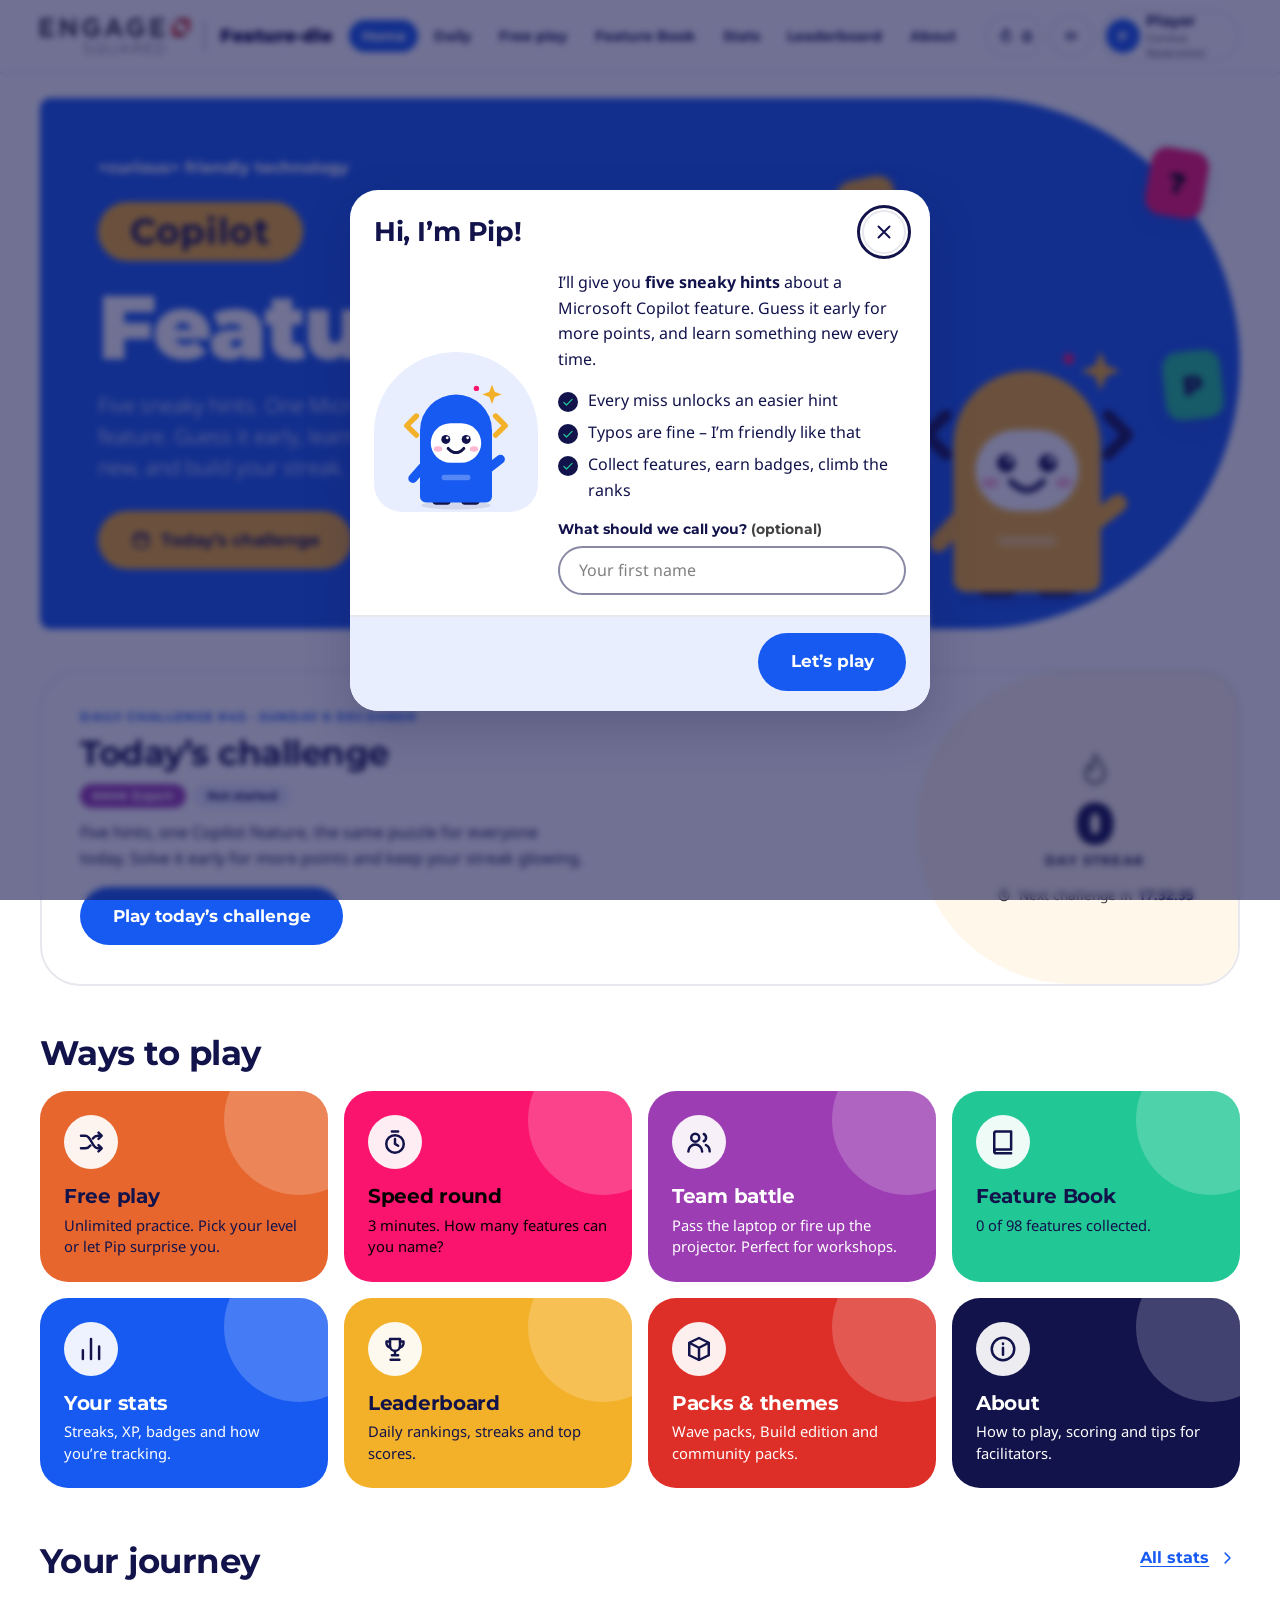
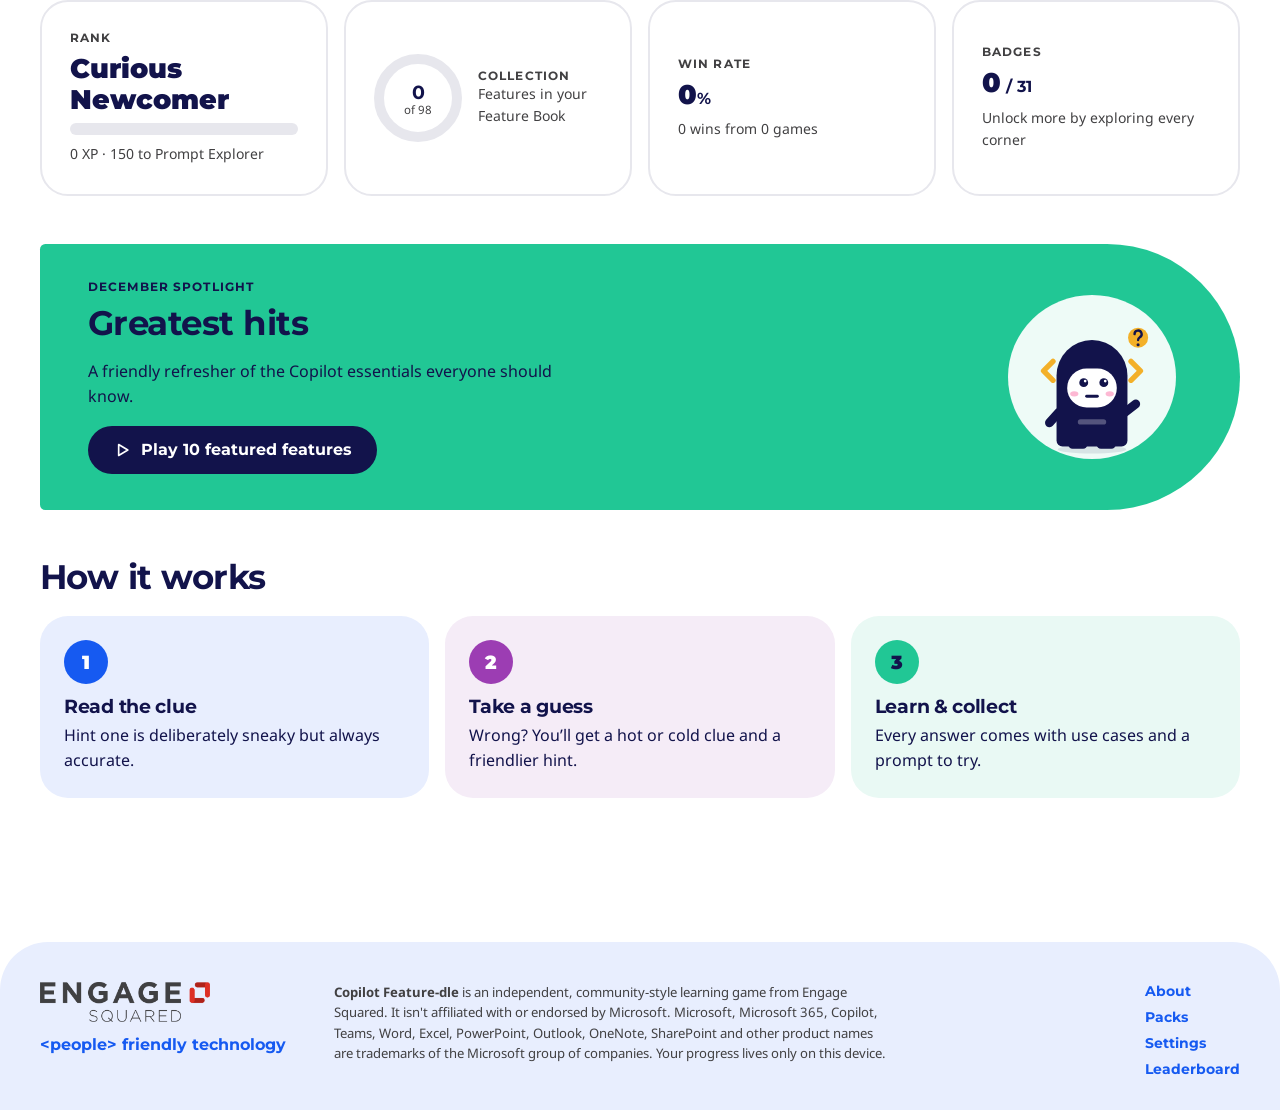
==== Copilot-Feature-dle.html @ e9fab4db "Add Copilot Feature-dle Wordle-style daily guessing game that teaches Microsoft Copilot features. 98" ====
<!doctype html>
<!--
  Copilot Feature-dle - single-file edition - by Engage Squared (https://www.engagesquared.com)
  Works offline: everything it needs is inside this file, and it never contacts a server.
  Fonts: Montserrat (c) The Montserrat Project Authors and Noto Sans (c) The Noto Project Authors, both under the SIL Open Font License 1.1 (https://openfontlicense.org).
  Microsoft, Microsoft 365, Copilot and other product names are trademarks of the Microsoft group of companies. This game is independent and not endorsed by Microsoft.
-->
<html lang="en-AU" data-motion="full" data-contrast="normal">
<head>
  <meta charset="utf-8">
  <meta name="viewport" content="width=device-width, initial-scale=1, viewport-fit=cover">
  <title>Copilot Feature-dle · by Engage Squared</title>
  <meta name="description" content="A friendly daily guessing game that helps you learn Microsoft Copilot features. Five sneaky hints, one feature to find. By Engage Squared.">
  <meta name="theme-color" content="#165AF1">
  <meta http-equiv="Content-Security-Policy" content="default-src 'none'; script-src 'unsafe-inline'; style-src 'unsafe-inline'; img-src data: blob:; font-src data:; object-src 'none'; base-uri 'none'; form-action 'none'">
  <meta name="referrer" content="strict-origin-when-cross-origin">
  <meta property="og:site_name" content="Copilot Feature-dle by Engage Squared">
  <meta property="og:title" content="Copilot Feature-dle">
  <meta property="og:description" content="Five sneaky hints. One Microsoft Copilot feature. Play the daily challenge and learn something new.">
  <meta property="og:type" content="website">
  <meta property="og:image" content="https://liame2.github.io/copilot-feature-dle/docs/social-card.png">
  <meta property="og:image:width" content="1200">
  <meta property="og:image:height" content="630">
  <meta property="og:image:alt" content="Copilot Feature-dle: a friendly guessing game that teaches Microsoft Copilot features, by Engage Squared">
  <meta name="twitter:card" content="summary_large_image">
  <meta name="mobile-web-app-capable" content="yes">
  <meta name="apple-mobile-web-app-capable" content="yes">
  <meta name="apple-mobile-web-app-title" content="Feature-dle">
  <link rel="icon" href="[data-uri]" type="image/svg+xml">
<style>
/* Copilot Feature-dle · base styles
   Engage Squared brand: Montserrat (headings) + Noto Sans (body), Calibri fallback; palette straight from the brand guidelines. */

@font-face { font-family: "Montserrat"; src: url("[data-uri]") format("woff2"); font-weight: 300 900; font-style: normal; font-display: swap; }
@font-face { font-family: "Noto Sans"; src: url("[data-uri]") format("woff2"); font-weight: 300 800; font-style: normal; font-display: swap; }

:root {
  /* primary */
  --red: #DD2E27; --yellow: #F3B029; --orange: #E7662E; --purple: #9C3DB3; --blue: #165AF1; --navy: #12134B;
  /* highlight (use sparingly) */
  --pink: #FA146E; --green: #21C795;
  /* base */
  --black: #000000; --grey: #414042; --white: #FFFFFF;
  /* official tints: 75% / 50% / 10% */
  --red-75: #E6625D; --red-50: #EE9793; --red-10: #FCEAE9;
  --yellow-75: #F6C45F; --yellow-50: #F9D894; --yellow-10: #FEF7EA;
  --orange-75: #ED8C62; --orange-50: #F3B397; --orange-10: #FDF0EA;
  --purple-75: #B56EC6; --purple-50: #CE9ED9; --purple-10: #F5ECF7;
  --blue-75: #5083F5; --blue-50: #8BADF8; --blue-10: #E8EEFE;
  --navy-75: #4D4E78; --navy-50: #8989A5; --navy-10: #E7E7ED;
  --pink-75: #FB4F92; --pink-50: #FD8AB7; --pink-10: #FEE7F0;
  --green-75: #59D5B0; --green-50: #90E3CA; --green-10: #E9F9F4;
  --grey-75: #404040; --grey-50: #808080; --grey-10: #E5E5E5;

  --font-head: "Montserrat", Calibri, "Segoe UI", system-ui, sans-serif;
  --font-body: "Noto Sans", Calibri, "Segoe UI", system-ui, sans-serif;

  --ink: var(--navy);
  --ink-soft: var(--grey);
  --line: var(--navy-10);
  --r-sm: 12px; --r-md: 20px; --r-lg: 28px; --r-xl: 40px; --r-pill: 999px;
  --shadow-sm: 0 1px 2px rgba(18, 19, 75, .06), 0 2px 8px rgba(18, 19, 75, .06);
  --shadow-md: 0 6px 20px rgba(18, 19, 75, .12);
  --shadow-lg: 0 18px 48px rgba(18, 19, 75, .20);
  --header-h: 72px;
  --nav-h: 64px;
}

/* colour roles: --c solid fill, --c-ink text on that fill (WCAG AA pairs from the guidelines), --c-tint 10% tint */
.c-blue   { --c: var(--blue);   --c-ink: #fff;        --c-tint: var(--blue-10);   --c-mid: var(--blue-50); }
.c-red    { --c: var(--red);    --c-ink: #fff;        --c-tint: var(--red-10);    --c-mid: var(--red-50); }
.c-purple { --c: var(--purple); --c-ink: #fff;        --c-tint: var(--purple-10); --c-mid: var(--purple-50); }
.c-navy   { --c: var(--navy);   --c-ink: #fff;        --c-tint: var(--navy-10);   --c-mid: var(--navy-50); }
.c-orange { --c: var(--orange); --c-ink: var(--navy); --c-tint: var(--orange-10); --c-mid: var(--orange-50); }
.c-yellow { --c: var(--yellow); --c-ink: var(--navy); --c-tint: var(--yellow-10); --c-mid: var(--yellow-50); }
.c-green  { --c: var(--green);  --c-ink: var(--navy); --c-tint: var(--green-10);  --c-mid: var(--green-50); }
.c-pink   { --c: var(--pink);   --c-ink: #000;        --c-tint: var(--pink-10);   --c-mid: var(--pink-50); }
.c-blue-50 { --c: var(--blue-50); --c-ink: var(--navy); --c-tint: var(--blue-10); }
.c-grey-10 { --c: var(--grey-10); --c-ink: var(--grey); --c-tint: var(--grey-10); }

*, *::before, *::after { box-sizing: border-box; }
html { font-size: 100%; -webkit-text-size-adjust: 100%; scroll-behavior: smooth; scroll-padding-top: calc(var(--header-h) + 1rem); }
body {
  margin: 0; min-height: 100vh; display: flex; flex-direction: column;
  font-family: var(--font-body); font-weight: 400; font-size: 1rem; line-height: 1.6; color: var(--ink); background: #fff;
  -webkit-font-smoothing: antialiased; text-rendering: optimizeLegibility;
}
img, svg { max-width: 100%; }
button, input, select, textarea { font: inherit; color: inherit; }
button { cursor: pointer; }
[hidden] { display: none !important; }
:target { scroll-margin-top: calc(var(--header-h) + 1rem); }

h1, h2, h3, h4 { font-family: var(--font-head); font-weight: 700; line-height: 1.12; letter-spacing: -0.015em; margin: 0 0 .5em; color: var(--navy); text-wrap: balance; }
h1 { font-size: clamp(2rem, 1.2rem + 3.4vw, 3.4rem); font-weight: 700; }
h2 { font-size: clamp(1.45rem, 1.1rem + 1.4vw, 2.1rem); }
h3 { font-size: 1.2rem; }
h2 small, h3 small { font-family: var(--font-body); font-weight: 400; font-size: .85rem; letter-spacing: 0; color: var(--grey); margin-left: .4rem; }
p { margin: 0 0 1em; }
a { color: var(--blue); text-underline-offset: .18em; text-decoration-thickness: 1.5px; }
a:hover { color: var(--navy); }
strong, b { font-weight: 700; }
em { font-style: italic; }
small, .small { font-size: .875rem; }
code, kbd { font-family: Consolas, "Courier New", monospace; font-size: .9em; background: var(--blue-10); padding: .1em .4em; border-radius: 6px; }
kbd { border: 1px solid var(--blue-50); border-bottom-width: 2px; background: #fff; }
blockquote { margin: 0; }
ul, ol { margin: 0 0 1em; padding-left: 1.25rem; }
hr { border: 0; border-top: 2px solid var(--line); margin: 2rem 0; }
.muted { color: var(--grey); }
.eyebrow { font: 700 .78rem/1.2 var(--font-head); text-transform: uppercase; letter-spacing: .09em; color: var(--blue); margin: 0 0 .6rem; }
.lede { font-size: clamp(1.05rem, .95rem + .5vw, 1.3rem); font-weight: 300; line-height: 1.55; color: var(--grey); max-width: 60ch; }

/* a11y helpers */
.sr-only { position: absolute !important; width: 1px; height: 1px; margin: -1px; padding: 0; overflow: hidden; clip: rect(0 0 0 0); white-space: nowrap; border: 0; }
.skip-link { position: fixed; left: 1rem; top: -4rem; z-index: 200; background: var(--navy); color: #fff; padding: .8rem 1.2rem; border-radius: var(--r-pill); font: 700 .95rem var(--font-head); text-decoration: none; transition: top .15s; }
.skip-link:focus { top: 1rem; }
:focus { outline: none; }
:focus-visible { outline: 3px solid var(--navy); outline-offset: 2px; box-shadow: 0 0 0 2px #fff; border-radius: 6px; }
h1[tabindex="-1"]:focus, main:focus, .result-host:focus { outline: none; box-shadow: none; }

/* layout */
.container { width: min(100% - 2rem, 1200px); margin-inline: auto; }
.main { flex: 1 0 auto; padding-bottom: 3rem; }
.section { margin-block: 3rem; }
.section-head { display: flex; align-items: flex-end; justify-content: space-between; gap: 1rem; flex-wrap: wrap; margin-bottom: 1.25rem; }
.section-head h2 { margin: 0; }
.boot { padding: 4rem 0; text-align: center; color: var(--grey); }

/* ---------- header ---------- */
.site-header { position: sticky; top: 0; z-index: 50; background: #fff; border-bottom: 2px solid var(--line); }
.header-inner { display: flex; align-items: center; gap: 1rem; min-height: var(--header-h); }
.brand { display: flex; align-items: center; gap: .9rem; text-decoration: none; color: var(--navy); flex: none; border-radius: 10px; }
.brand-logo { width: 150px; height: auto; display: block; }
.brand-sep { width: 1px; height: 30px; background: var(--navy-50); }
.brand-game { font: 900 1.15rem/1 var(--font-head); letter-spacing: -.01em; }
.nav { display: flex; gap: .15rem; margin-left: auto; }
.nav-link { padding: .55rem .8rem; border-radius: var(--r-pill); font: 700 .88rem/1 var(--font-head); color: var(--navy); text-decoration: none; white-space: nowrap; }
.nav-link:hover { background: var(--blue-10); color: var(--navy); }
.nav-link[aria-current="page"] { background: var(--blue); color: #fff; }
.header-tools { display: flex; align-items: center; gap: .4rem; }
.tool { display: inline-flex; align-items: center; gap: .4rem; min-height: 44px; min-width: 44px; padding: 0 .75rem; justify-content: center; border: 2px solid var(--line); border-radius: var(--r-pill); background: #fff; color: var(--navy); text-decoration: none; font: 700 .95rem var(--font-head); }
.tool:hover { border-color: var(--blue-50); background: var(--blue-10); color: var(--navy); }
.tool-streak.is-on { background: var(--orange-10); border-color: var(--orange-50); }
.tool-streak.is-on .ic { color: var(--orange); }
.tool-sound[aria-pressed="true"] { background: var(--blue-10); border-color: var(--blue-50); }
.tool-player { padding: 0 .9rem 0 .25rem; text-align: left; }
.tool-player-text { display: flex; flex-direction: column; line-height: 1.15; }
.tool-player-text small { font: 400 .72rem var(--font-body); color: var(--grey); }
.avatar { display: inline-grid; place-items: center; width: var(--sz, 40px); height: var(--sz, 40px); border-radius: 50%; background: var(--c); color: var(--c-ink); font: 700 calc(var(--sz, 40px) * .38) var(--font-head); flex: none; }

/* ---------- bottom nav (mobile) ---------- */
.bottom-nav { display: none; }

/* ---------- footer ---------- */
.site-footer { flex: none; margin-top: 3rem; background: var(--blue-10); border-radius: 48px 48px 0 0; padding: 2.5rem 0 2rem; }
.footer-inner { display: grid; grid-template-columns: auto 1fr auto; gap: 2rem 3rem; align-items: start; }
.footer-brand p { margin: .8rem 0 0; font: 700 1rem var(--font-head); color: var(--blue); }
.tagline { font-family: var(--font-head); font-weight: 700; }
.footer-note { margin: 0; font-size: .82rem; color: var(--grey); max-width: 70ch; line-height: 1.55; }
.footer-links { display: flex; flex-direction: column; gap: .5rem; }
.footer-links a { font: 700 .9rem var(--font-head); text-decoration: none; }
.footer-links a:hover { text-decoration: underline; }

/* ---------- responsive shell ---------- */
@media (max-width: 1240px) { .brand-sep, .brand-game { display: none; } }
@media (max-width: 1120px) { .tool-player-text { display: none; } .tool-player { padding: 0 .25rem; } }
@media (min-width: 640px) { .container { width: min(100% - 4rem, 1200px); } }
@media (max-width: 1020px) {
  .nav { display: none; }
  .header-tools { margin-left: auto; }
  body { padding-bottom: calc(var(--nav-h) + env(safe-area-inset-bottom)); }
  .bottom-nav { position: fixed; z-index: 60; left: 0; right: 0; bottom: 0; display: grid; grid-template-columns: repeat(5, 1fr); background: #fff; border-top: 2px solid var(--line); padding-bottom: env(safe-area-inset-bottom); }
  .bn-item { display: flex; flex-direction: column; align-items: center; justify-content: center; gap: .15rem; min-height: var(--nav-h); border: 0; background: none; text-decoration: none; color: var(--grey); font: 700 .7rem var(--font-head); padding: .4rem .2rem; border-radius: 0; }
  .bn-item[aria-current="page"] { color: var(--blue); }
  .bn-item[aria-current="page"] .ic { background: var(--blue-10); border-radius: var(--r-pill); padding: 4px 14px; box-sizing: content-box; width: 22px; }
  .site-footer { margin-top: 2rem; border-radius: 32px 32px 0 0; }
  .footer-inner { grid-template-columns: 1fr; gap: 1.25rem; }
  .footer-links { flex-direction: row; flex-wrap: wrap; gap: 1rem; }
}
@media (max-width: 420px) { .brand-logo { width: 132px; } .tool { padding: 0 .55rem; } }

/* ---------- accessibility modes ---------- */
[data-motion="reduce"] *, [data-motion="reduce"] *::before, [data-motion="reduce"] *::after {
  animation-duration: .001ms !important; animation-iteration-count: 1 !important; animation-delay: 0s !important; transition-duration: .001ms !important; scroll-behavior: auto !important;
}
[data-contrast="high"] { --line: var(--navy); --grey: #000; --ink-soft: #000; }
[data-contrast="high"] body { color: #000; }
[data-contrast="high"] a { text-decoration: underline; color: #0A2F9E; }
[data-contrast="high"] .card, [data-contrast="high"] .tool, [data-contrast="high"] .input, [data-contrast="high"] .select, [data-contrast="high"] .textarea { border-color: var(--navy); border-width: 3px; }
[data-contrast="high"] .chip { border: 2px solid var(--navy); }
[data-contrast="high"] .lede, [data-contrast="high"] .muted { color: #000; font-weight: 400; }
[data-contrast="high"] :focus-visible { outline-width: 4px; }
@media (forced-colors: active) { .btn, .chip, .card, .tool { border: 2px solid ButtonText; } .meter-step.is-used, .tile.is-on { forced-color-adjust: none; } }
@media print { .site-header, .bottom-nav, .site-footer, .toasts, .confetti { display: none !important; } }

/* Copilot Feature-dle · reusable components */

/* ---------- buttons (pills, as in the brand collateral) ---------- */
.btn {
  display: inline-flex; align-items: center; justify-content: center; gap: .55rem; min-height: 48px; padding: .7rem 1.4rem;
  border: 2px solid transparent; border-radius: var(--r-pill); background: var(--blue); color: #fff;
  font: 700 1rem/1.1 var(--font-head); text-decoration: none; text-align: center; cursor: pointer;
  transition: transform .15s ease, box-shadow .15s ease, background-color .15s ease, color .15s ease, border-color .15s ease;
}
.btn:hover { background: var(--navy); color: #fff; transform: translateY(-1px); box-shadow: var(--shadow-md); }
.btn:active { transform: translateY(0) scale(.98); box-shadow: none; }
.btn[disabled], .btn[aria-disabled="true"] { opacity: .5; cursor: not-allowed; transform: none; box-shadow: none; }
.btn-accent { background: var(--yellow); color: var(--navy); }
.btn-accent:hover { background: var(--yellow-75); color: var(--navy); }
.btn-dark { background: var(--navy); color: #fff; }
.btn-dark:hover { background: var(--blue); }
.btn-ghost { background: #fff; color: var(--navy); border-color: var(--navy-10); }
.btn-ghost:hover { background: var(--blue-10); border-color: var(--blue); color: var(--navy); }
.btn-outline-light { background: transparent; color: #fff; border-color: #fff; }
.btn-outline-light:hover { background: #fff; color: var(--blue); }
.btn-danger { background: var(--red); color: #fff; }
.btn-danger-ghost { background: #fff; color: var(--red); border-color: var(--red-50); }
.btn-danger-ghost:hover { background: var(--red-10); color: var(--red); border-color: var(--red); }
.btn-link { background: none; border: 0; padding: .4rem .25rem; min-height: 44px; color: var(--blue); text-decoration: underline; text-underline-offset: .2em; font-weight: 700; }
.btn-link:hover { background: none; color: var(--navy); transform: none; box-shadow: none; }
.btn-sm { min-height: 40px; padding: .4rem 1rem; font-size: .88rem; }
.btn-lg { min-height: 58px; padding: .85rem 1.9rem; font-size: 1.05rem; }
.btn-icon { padding: 0; width: 44px; min-height: 44px; }
.btn small { font: 400 .78rem var(--font-body); opacity: .85; }
.btn .ic { flex: none; }
.btn-row { display: flex; flex-wrap: wrap; gap: .75rem; align-items: center; margin: 1rem 0 0; }

/* ---------- chips ---------- */
.chips { display: flex; flex-wrap: wrap; gap: .5rem; margin: .75rem 0; align-items: center; }
.chip { display: inline-flex; align-items: center; gap: .4rem; padding: .28rem .8rem; border-radius: var(--r-pill); font: 700 .78rem/1.25 var(--font-head); background: var(--c-tint, var(--blue-10)); color: var(--navy); white-space: nowrap; }
.chip .dot { width: .65rem; height: .65rem; border-radius: 50%; background: var(--c, var(--blue)); flex: none; }
.chip-solid { background: var(--c); color: var(--c-ink); }
.chip-locked { background: var(--navy-10); color: var(--grey); }
.dots { display: inline-flex; gap: 2px; }
.dots i { width: .42rem; height: .42rem; border-radius: 50%; background: currentColor; opacity: .3; }
.dots i.on { opacity: 1; }
.temp-hot { background: var(--orange); color: var(--navy); }
.temp-warm { background: var(--yellow); color: var(--navy); }
.temp-cold { background: var(--blue-50); color: var(--navy); }
.temp-correct { background: var(--green); color: var(--navy); }
.temp-skip { background: var(--grey-10); color: var(--grey); }

/* ---------- cards ---------- */
.card { background: #fff; border: 2px solid var(--line); border-radius: var(--r-lg); padding: clamp(1.1rem, 2.5vw, 1.75rem); }
.card > :first-child { margin-top: 0; }
.card > :last-child { margin-bottom: 0; }
.banner { display: flex; gap: .9rem; align-items: center; padding: 1rem 1.25rem; border-radius: var(--r-md); background: var(--c-tint); color: var(--navy); border: 2px solid var(--c); margin: 0 0 1.25rem; }
.banner > .ic { flex: none; color: var(--navy); }
.banner p { margin: 0; flex: 1; }
.banner ul { margin: .3rem 0 0; padding-left: 1.2rem; }
.note { display: flex; align-items: center; gap: .5rem; padding: .6rem .9rem; border-radius: var(--r-sm); background: var(--c-tint); color: var(--navy); font-weight: 500; margin: .6rem 0 0; }

/* ---------- form controls ---------- */
fieldset { border: 0; margin: 0; padding: 0; min-width: 0; }
legend, .label, .field > label { display: block; padding: 0; font: 700 .9rem/1.3 var(--font-head); color: var(--navy); margin-bottom: .5rem; }
.input, .select, .textarea { width: 100%; min-height: 48px; padding: .7rem 1.2rem; border: 2px solid var(--navy-50); border-radius: var(--r-pill); background: #fff; color: var(--navy); font: 400 1rem var(--font-body); transition: border-color .15s, box-shadow .15s; }
.textarea { border-radius: var(--r-md); resize: vertical; font-family: Consolas, "Courier New", monospace; font-size: .88rem; line-height: 1.5; }
.input::placeholder, .textarea::placeholder { color: var(--grey-50); opacity: 1; }
.input:hover, .select:hover, .textarea:hover { border-color: var(--navy-75); }
.input:focus, .select:focus, .textarea:focus { border-color: var(--blue); outline: 3px solid var(--navy); outline-offset: 2px; box-shadow: 0 0 0 2px #fff; }
.input-lg { min-height: 60px; font-size: 1.15rem; padding-inline: 1.6rem; }
.select { appearance: none; padding-right: 2.6rem; background-image: url("data:image/svg+xml,%3Csvg xmlns='http://www.w3.org/2000/svg' viewBox='0 0 24 24' fill='none' stroke='%2312134B' stroke-width='2.5' stroke-linecap='round' stroke-linejoin='round'%3E%3Cpath d='m6 9 6 6 6-6'/%3E%3C/svg%3E"); background-repeat: no-repeat; background-position: right .9rem center; background-size: 1.1rem; }
.field { margin: 0 0 1.25rem; }
.field-row { display: grid; grid-template-columns: repeat(auto-fit, minmax(220px, 1fr)); gap: 1rem; }
.field.grow { flex: 1 1 240px; }
.inline-form { display: flex; gap: .6rem; margin-top: 1rem; }
.inline-form .input { flex: 1; }
.search { position: relative; }
.search > span { position: absolute; left: 1rem; top: 50%; transform: translateY(-50%); color: var(--grey); pointer-events: none; display: flex; }
.search .input { padding-left: 2.8rem; }
.check { display: flex; align-items: center; gap: .7rem; margin: .5rem 0 1rem; font-weight: 500; cursor: pointer; }
.check input { width: 22px; height: 22px; accent-color: var(--blue); flex: none; }
.help { font-size: .85rem; color: var(--grey); margin: .5rem .25rem 0; }

.pill-radios { display: flex; flex-wrap: wrap; gap: .5rem; }
.pill-radio { position: relative; display: inline-flex; }
.pill-radio input { position: absolute; inset: 0; width: 100%; height: 100%; margin: 0; opacity: 0; cursor: pointer; }
.pill-radio > span { display: inline-flex; align-items: center; gap: .45rem; min-height: 46px; padding: .55rem 1.15rem; border: 2px solid var(--navy-10); border-radius: var(--r-pill); background: #fff; font: 700 .9rem var(--font-head); color: var(--navy); transition: background-color .15s, border-color .15s; }
.pill-radio:hover > span { border-color: var(--blue-50); background: var(--blue-10); }
.pill-radio input:checked + span { background: var(--blue); border-color: var(--blue); color: #fff; }
.pill-radio input:focus-visible + span { outline: 3px solid var(--navy); outline-offset: 2px; box-shadow: 0 0 0 2px #fff; }
.pill-radio.is-locked > span { background: var(--navy-10); border-style: dashed; color: var(--grey); }
.pill-radio input:disabled { cursor: not-allowed; }
.pill-radio small { font: 400 .72rem var(--font-body); opacity: .9; }

.switch { display: flex; gap: 1rem; align-items: flex-start; padding: .9rem 0; cursor: pointer; border-top: 1px solid var(--line); position: relative; }
.switch input { position: absolute; opacity: 0; width: 44px; height: 30px; margin: 0; cursor: pointer; }
.track { flex: none; width: 52px; height: 30px; border-radius: var(--r-pill); background: var(--navy-50); position: relative; transition: background-color .2s; margin-top: 2px; }
.track::after { content: ""; position: absolute; top: 3px; left: 3px; width: 24px; height: 24px; border-radius: 50%; background: #fff; transition: transform .2s; box-shadow: 0 1px 3px rgba(0, 0, 0, .3); }
.switch input:checked + .track { background: var(--blue); }
.switch input:checked + .track::after { transform: translateX(22px); }
.switch input:focus-visible + .track { outline: 3px solid var(--navy); outline-offset: 2px; box-shadow: 0 0 0 2px #fff; }
.switch-text { display: flex; flex-direction: column; }
.switch-text small { color: var(--grey); font-size: .85rem; line-height: 1.4; }

.seg { display: inline-flex; flex-wrap: wrap; gap: .2rem; padding: .3rem; margin: 1.25rem 0 1.5rem; background: var(--blue-10); border-radius: var(--r-pill); }
.seg a { display: inline-flex; align-items: center; gap: .45rem; padding: .6rem 1.2rem; border-radius: var(--r-pill); font: 700 .92rem var(--font-head); text-decoration: none; color: var(--navy); }
.seg a:hover { background: #fff; }
.seg a[aria-current="page"] { background: var(--blue); color: #fff; }

.tabs { display: flex; gap: .4rem; overflow-x: auto; padding: .35rem .25rem; margin: 1rem 0; }
.tab { display: inline-flex; align-items: center; gap: .45rem; min-height: 46px; padding: .55rem 1.1rem; border: 2px solid var(--line); border-radius: var(--r-pill); background: #fff; font: 700 .9rem var(--font-head); white-space: nowrap; color: var(--navy); }
.tab:hover { background: var(--blue-10); border-color: var(--blue-50); }
.tab[aria-selected="true"] { background: var(--navy); border-color: var(--navy); color: #fff; }

/* ---------- visual bits ---------- */
.ic { flex: none; vertical-align: middle; }
.ring { position: relative; width: var(--sz, 88px); height: var(--sz, 88px); display: inline-grid; place-items: center; flex: none; }
.ring svg { position: absolute; inset: 0; }
.ring-track { stroke: var(--navy-10); }
.ring-arc { stroke: var(--c); transition: stroke-dashoffset .8s ease; }
.ring-label { z-index: 1; display: flex; flex-direction: column; align-items: center; line-height: 1.1; text-align: center; }
.ring-label strong { font: 700 calc(var(--sz, 88px) * .22) var(--font-head); color: var(--navy); }
.ring-label small { font-size: .72rem; color: var(--grey); }
.bar { height: 12px; border-radius: var(--r-pill); background: var(--navy-10); overflow: hidden; }
.bar > span { display: block; height: 100%; border-radius: var(--r-pill); background: var(--c); transition: width .6s ease; }
.medal { display: inline-grid; place-items: center; width: 52px; height: 52px; border-radius: 50%; background: var(--c); color: var(--c-ink); flex: none; }
.medal.is-locked { background: var(--navy-10); color: var(--navy-75); }
.medal-lg { width: 72px; height: 72px; }
.stars { display: inline-flex; gap: 2px; }
.star svg { fill: none; stroke: var(--navy-50); }
.star.on svg { fill: var(--yellow); stroke: var(--navy); }
.dotrow { display: inline-flex; gap: 6px; }
.dotrow i { width: 14px; height: 14px; border-radius: 50%; border: 2px solid var(--navy-50); background: #fff; }
.dotrow i.used { background: var(--navy-50); }

/* letter tiles (name shape + answer reveal) */
.name-tiles { display: flex; flex-wrap: wrap; gap: .6rem 1.1rem; --tw: clamp(1.7rem, 6vw, 2.6rem); }
.name-word { display: inline-flex; gap: .25rem; }
.tile { width: var(--tw); height: calc(var(--tw) * 1.18); display: inline-grid; place-items: center; border: 2px solid var(--navy-50); border-radius: calc(var(--tw) * .22); background: #fff; font: 700 calc(var(--tw) * .52) var(--font-head); color: var(--navy); }
.tile-punct { border: 0; background: none; width: auto; min-width: .55em; }
.tile.is-on { background: var(--blue); border-color: var(--blue); color: #fff; }
.answer { margin: .75rem 0 .25rem; }
.answer .tile.is-on { background: var(--green); border-color: var(--green); color: var(--navy); }
.is-loss .answer .tile.is-on { background: var(--yellow); border-color: var(--yellow); }
.tile.is-flip { animation: flipin .55s cubic-bezier(.2, .8, .3, 1) both; animation-delay: calc(var(--i) * 70ms + 200ms); }
@keyframes flipin { from { transform: rotateX(90deg) scale(.8); opacity: 0; } to { transform: rotateX(0) scale(1); opacity: 1; } }

/* ---------- Pip + wordmark ---------- */
.pip { overflow: visible; display: block; }
.pip-ears { transform-origin: 110px 96px; animation: wiggle 3.6s ease-in-out infinite; }
.pip-eyes { transform-box: fill-box; transform-origin: center; animation: blink 5.5s infinite; }
.pip-wave { transform-origin: 166px 166px; animation: wave 2.6s ease-in-out infinite; }
@keyframes wiggle { 0%, 100% { transform: rotate(0); } 40% { transform: rotate(-3deg); } 60% { transform: rotate(3deg); } }
@keyframes blink { 0%, 94%, 100% { transform: scaleY(1); } 97% { transform: scaleY(.1); } }
@keyframes wave { 0%, 100% { transform: rotate(0); } 50% { transform: rotate(-14deg); } }
@keyframes bob { 0%, 100% { transform: translateY(0); } 50% { transform: translateY(-8px); } }

.wordmark { display: inline-flex; flex-direction: column; align-items: flex-start; line-height: 1; font-size: 2rem; }
.wm-top { font: 700 .4em/1 var(--font-head); background: var(--yellow); color: var(--navy); padding: .32em .9em; border-radius: var(--r-pill); margin-bottom: .6em; letter-spacing: .02em; }
.wm-main { font: 900 1em/1 var(--font-head); letter-spacing: -.02em; display: inline-flex; align-items: center; }
.wm-tile { display: inline-grid; place-items: center; width: .8em; height: .98em; border-radius: .2em; margin-left: .07em; font-weight: 900; }
.wm-t1 { background: var(--green); color: var(--navy); }
.wm-t2 { background: var(--yellow); color: var(--navy); }
.wm-t3 { background: var(--pink); color: #000; }
.es-logo { display: block; height: auto; }
.tagline { font: 700 1rem var(--font-head); }

/* ---------- dialogs ---------- */
dialog.dlg { border: 0; padding: 0; background: transparent; max-width: min(92vw, 580px); width: 100%; max-height: 92vh; overflow: visible; color: var(--navy); }
dialog.dlg::backdrop { background: rgba(18, 19, 75, .6); backdrop-filter: blur(3px); }
.dlg-card { background: #fff; border-radius: var(--r-lg); box-shadow: var(--shadow-lg); display: flex; flex-direction: column; max-height: 90vh; overflow: hidden; animation: dlgin .25s ease both; }
@keyframes dlgin { from { transform: translateY(14px) scale(.98); opacity: 0; } to { transform: none; opacity: 1; } }
.dlg-head { display: flex; align-items: center; justify-content: space-between; gap: 1rem; padding: 1.25rem 1.5rem .5rem; }
.dlg-head h2 { margin: 0; font-size: clamp(1.3rem, 1rem + 1vw, 1.7rem); }
.dlg-body { padding: .5rem 1.5rem 1.25rem; overflow-y: auto; }
.dlg-foot { display: flex; justify-content: flex-end; flex-wrap: wrap; gap: .6rem; padding: 1rem 1.5rem 1.25rem; border-top: 2px solid var(--line); background: var(--blue-10); }
dialog.dlg-wide { max-width: min(94vw, 900px); }
.dlg-sheet .more-list { list-style: none; margin: 0; padding: 0; display: grid; gap: .4rem; }
.more-link { display: flex; align-items: center; gap: .9rem; padding: .85rem 1rem; border-radius: var(--r-md); text-decoration: none; color: var(--navy); font: 700 1rem var(--font-head); background: var(--blue-10); }
.more-link span { flex: 1; }
.more-link:hover { background: var(--blue); color: #fff; }
.player-list { list-style: none; margin: 1rem 0 0; padding: 0; display: grid; gap: .5rem; }
.player-row { display: flex; align-items: center; gap: .9rem; width: 100%; padding: .6rem .9rem .6rem .6rem; border: 2px solid var(--line); border-radius: var(--r-pill); background: #fff; text-align: left; }
.player-row:hover { border-color: var(--blue-50); background: var(--blue-10); }
.player-row.is-me { border-color: var(--blue); background: var(--blue-10); }
.pr-text { display: flex; flex-direction: column; flex: 1; line-height: 1.25; }
.pr-text small { color: var(--grey); }
.welcome { display: grid; grid-template-columns: auto 1fr; gap: 1.25rem; align-items: center; }
.welcome-art { background: var(--blue-10); border-radius: 50% 50% var(--r-lg) var(--r-lg); padding: 1rem 1rem 0; }
.ticks { list-style: none; padding: 0; margin: 0 0 1rem; display: grid; gap: .4rem; }
.ticks li { display: flex; gap: .6rem; align-items: flex-start; }
.ticks .ic { color: var(--green); background: var(--navy); border-radius: 50%; padding: 3px; margin-top: .2rem; box-sizing: content-box; width: 14px; height: 14px; }

/* ---------- toasts + confetti ---------- */
.toasts { position: fixed; z-index: 120; left: 50%; bottom: 1.25rem; transform: translateX(-50%); display: flex; flex-direction: column-reverse; align-items: center; gap: .5rem; pointer-events: none; width: min(92vw, 520px); }
.toast { display: flex; align-items: center; gap: .6rem; padding: .8rem 1.2rem; border-radius: var(--r-pill); background: var(--navy); color: #fff; font: 700 .92rem var(--font-head); box-shadow: var(--shadow-lg); opacity: 0; transform: translateY(14px) scale(.96); transition: opacity .3s, transform .3s; }
.toast.in { opacity: 1; transform: none; }
.toast-good { background: var(--green); color: var(--navy); }
.confetti { position: fixed; inset: 0; z-index: 110; pointer-events: none; }
@media (max-width: 1020px) { .toasts { bottom: calc(var(--nav-h) + 1rem + env(safe-area-inset-bottom)); } dialog.dlg-sheet { margin-bottom: 0; max-width: 100vw; } .dlg-sheet .dlg-card { border-radius: var(--r-lg) var(--r-lg) 0 0; } }
@media (max-width: 560px) { .welcome { grid-template-columns: 1fr; justify-items: center; text-align: left; } .dlg-head, .dlg-body, .dlg-foot { padding-inline: 1.1rem; } }

/* Copilot Feature-dle · Home, play screen and result screen */

/* ======================================================= HOME */
.hero { position: relative; margin: 1.5rem 0 2.5rem; }
.hero-pill {
  position: relative; display: flex; flex-direction: column; justify-content: center; min-height: 430px;
  background: var(--blue); color: #fff; border-radius: 40px 999px 999px 40px;
  padding: clamp(2rem, 5vw, 3.75rem) min(40%, 27rem) clamp(2rem, 5vw, 3.75rem) clamp(1.5rem, 4.5vw, 4rem);
}
.hero-pill .btn:focus-visible, .hero-pill a:focus-visible { outline-color: #fff; box-shadow: 0 0 0 2px var(--navy); }
.kicker { margin: 0 0 1.1rem; font: 700 1rem var(--font-head); color: #fff; }
.kicker .tagline { font-size: 1rem; }
.hero-title { margin: 0 0 1.1rem; color: #fff; }
.wm-hero { font-size: clamp(2.5rem, 1.2rem + 6.4vw, 5.6rem); }
.hero-lede { margin: 0 0 1.75rem; max-width: 34ch; font-size: clamp(1.05rem, .95rem + .5vw, 1.3rem); font-weight: 300; line-height: 1.5; color: #fff; }
.hero-cta { display: flex; flex-wrap: wrap; gap: .8rem; }
.hero-art { position: absolute; right: 1.5%; top: 6%; bottom: 18px; width: min(36%, 390px); display: flex; align-items: flex-end; justify-content: center; pointer-events: none; }
.hero-pip { width: min(100%, 270px); height: auto; animation: bob 4.2s ease-in-out infinite; position: relative; z-index: 2; }
.float-tile { position: absolute; display: grid; place-items: center; width: 58px; height: 68px; border-radius: 16px; font: 900 1.7rem var(--font-head); box-shadow: var(--shadow-md); animation: floaty 6s ease-in-out infinite; z-index: 1; }
.ft1 { background: var(--yellow); color: var(--navy); left: 2%; top: 10%; transform: rotate(-12deg); }
.ft2 { background: var(--pink); color: #000; right: 4%; top: 4%; transform: rotate(10deg); animation-delay: -2s; }
.ft3 { background: var(--green); color: var(--navy); right: 0; top: 46%; transform: rotate(-6deg); animation-delay: -4s; }
.ft4 { background: #fff; color: var(--blue); left: 6%; top: 52%; transform: rotate(8deg); animation-delay: -1s; }
@keyframes floaty { 0%, 100% { translate: 0 0; } 50% { translate: 0 -12px; } }
.hero-tab { position: absolute; left: 53%; bottom: 0; width: 252px; height: 126px; background: #fff; border-radius: 126px 126px 0 0; display: flex; align-items: flex-end; justify-content: center; padding-bottom: 24px; box-shadow: 0 -2px 0 rgba(255, 255, 255, .6); }

.daily-card { display: grid; grid-template-columns: minmax(0, 1fr) auto; padding: 0; overflow: hidden; border-radius: var(--r-xl); margin-bottom: 1rem; }
.daily-main { padding: clamp(1.4rem, 3vw, 2.4rem); }
.daily-main h2 { margin-bottom: .4rem; }
.daily-msg { display: flex; gap: .6rem; align-items: flex-start; max-width: 56ch; margin: .75rem 0 0; }
.daily-side { display: flex; flex-direction: column; align-items: center; justify-content: center; gap: 1rem; padding: 2rem 2.75rem 2rem 5rem; background: var(--yellow-10); border-radius: 999px 0 0 999px; }
.streak-big { display: flex; flex-direction: column; align-items: center; line-height: 1; font-family: var(--font-head); color: var(--navy); }
.streak-big strong { font-size: 3.6rem; font-weight: 900; display: block; margin: .15rem 0; }
.streak-big .ic { color: var(--grey-50); }
.streak-big.is-on .ic { color: var(--orange); fill: var(--orange-50); }
.streak-big span { font-size: .8rem; font-weight: 700; text-transform: uppercase; letter-spacing: .09em; }
.countdown { display: flex; align-items: center; gap: .4rem; margin: 0; font-size: .85rem; color: var(--grey); text-align: center; }
.countdown strong { font-variant-numeric: tabular-nums; color: var(--navy); }

.mode-grid { display: grid; grid-template-columns: repeat(auto-fill, minmax(236px, 1fr)); gap: 1rem; }
.mode-card { position: relative; overflow: hidden; display: flex; flex-direction: column; gap: .45rem; min-height: 190px; padding: 1.5rem; border-radius: var(--r-lg); background: var(--c); color: var(--c-ink); text-decoration: none; transition: transform .2s ease, box-shadow .2s ease; }
.mode-card::after { content: ""; position: absolute; right: -46px; top: -46px; width: 150px; height: 150px; border-radius: 50%; background: rgba(255, 255, 255, .2); }
.mode-card:hover { transform: translateY(-4px) rotate(-.5deg); box-shadow: var(--shadow-md); color: var(--c-ink); }
.mode-card h3 { margin: .2rem 0 0; color: inherit; font-size: 1.25rem; }
.mode-card p { margin: 0; font-size: .92rem; line-height: 1.45; }
.mode-card:focus-visible { outline-color: var(--navy); }
.mode-ic { position: relative; z-index: 1; display: grid; place-items: center; width: 54px; height: 54px; border-radius: 50%; background: rgba(255, 255, 255, .92); color: var(--navy); margin-bottom: .35rem; }

.peek-grid { display: grid; grid-template-columns: repeat(4, minmax(0, 1fr)); gap: 1rem; }
.peek-card { display: flex; flex-direction: column; gap: .5rem; justify-content: center; }
.peek-card p { margin: 0; }
.peek-label { font: 700 .78rem var(--font-head); text-transform: uppercase; letter-spacing: .09em; color: var(--grey); }
.peek-big { font: 900 1.7rem/1.15 var(--font-head); color: var(--navy); }
.peek-big small { font-size: 1rem; font-weight: 700; margin: 0; }
.peek-ring { flex-direction: row; align-items: center; gap: 1rem; }

.spotlight { display: grid; grid-template-columns: 1fr auto; align-items: center; gap: 1.5rem; margin: 3rem 0; padding: 2.25rem clamp(1.5rem, 5vw, 4.5rem) 2.25rem clamp(1.5rem, 4vw, 3rem); background: var(--c); color: var(--c-ink); border-radius: 40px 999px 999px 40px; }
.spotlight h2, .spotlight p, .spotlight .eyebrow { color: inherit; }
.spotlight p { max-width: 52ch; }
.spot-art { background: rgba(255, 255, 255, .92); border-radius: 50%; padding: 1.2rem 1.2rem .2rem; }
.steps { list-style: none; padding: 0; margin: 0; display: grid; grid-template-columns: repeat(auto-fit, minmax(220px, 1fr)); gap: 1rem; }
.steps li { background: var(--c-tint); border-radius: var(--r-lg); padding: 1.5rem; }
.steps h3 { margin-bottom: .3rem; }
.steps p { margin: 0; }
.step-n { display: grid; place-items: center; width: 44px; height: 44px; border-radius: 50%; background: var(--c); color: var(--c-ink); font: 900 1.2rem var(--font-head); margin-bottom: .8rem; }

/* ======================================================= PLAY */
.play-wrap { padding-top: 1.5rem; }
.play-head { display: flex; justify-content: space-between; align-items: flex-end; gap: 1rem; flex-wrap: wrap; margin: .25rem 0 1.25rem; }
.play-h1 { font-size: clamp(1.7rem, 1.2rem + 2vw, 2.6rem); margin: 0; }
.play-chips { display: flex; flex-wrap: wrap; gap: .5rem; align-items: center; }
.timer-chip { background: var(--navy); color: #fff; font-variant-numeric: tabular-nums; font-size: .9rem; }
.turn-banner { display: flex; align-items: center; gap: .7rem; padding: .8rem 1.3rem; margin-bottom: 1rem; border-radius: var(--r-pill); background: var(--c); color: var(--c-ink); font: 700 1.15rem var(--font-head); }
.play-grid { display: grid; grid-template-columns: minmax(0, 1fr) 340px; gap: 1.5rem; align-items: start; }
.play-main { display: grid; gap: 1.25rem; min-width: 0; }
.play-side { display: grid; gap: 1rem; position: sticky; top: calc(var(--header-h) + 1rem); }

.hint-card { position: relative; display: grid; grid-template-columns: auto minmax(0, 1fr); gap: 1.1rem; align-items: end; }
.hint-pip { margin-bottom: -.1rem; }
.hint-bubble { position: relative; background: var(--c); color: var(--c-ink); border-radius: 30px 30px 30px 8px; padding: 1.35rem 1.75rem 1.6rem; }
.hint-bubble::before { content: ""; position: absolute; left: -13px; bottom: 26px; border: 14px solid transparent; border-left: 0; border-right-color: var(--c); }
.hint-label { display: flex; flex-wrap: wrap; justify-content: space-between; align-items: center; gap: .5rem; margin: 0 0 .7rem; font: 700 .78rem var(--font-head); text-transform: uppercase; letter-spacing: .09em; }
.hint-pts { display: inline-flex; align-items: center; gap: .3rem; background: rgba(255, 255, 255, .92); color: var(--navy); border-radius: var(--r-pill); padding: .22rem .7rem; text-transform: none; letter-spacing: 0; font-size: .8rem; }
.hint-text { margin: 0; font: 500 clamp(1.25rem, 1rem + 1.3vw, 1.85rem)/1.35 var(--font-body); }
.hint-bubble.is-new { animation: popin .5s cubic-bezier(.2, 1.3, .3, 1) both; }
@keyframes popin { from { transform: scale(.94) translateY(8px); opacity: 0; } to { transform: none; opacity: 1; } }

.mini-h { margin: 0 0 .65rem; font: 700 .82rem var(--font-head); text-transform: uppercase; letter-spacing: .08em; color: var(--grey); }
.earlier-list { list-style: none; margin: 0; padding: 0; display: grid; gap: .5rem; }
.earlier-list li { display: flex; gap: .8rem; align-items: flex-start; background: var(--c-tint); border-radius: var(--r-md); padding: .75rem 1rem; }
.e-n { flex: none; display: grid; place-items: center; width: 28px; height: 28px; border-radius: 50%; background: var(--c); color: var(--c-ink); font: 700 .85rem var(--font-head); }
.e-t { padding-top: .12rem; }

.guess-form { background: var(--blue-10); border-radius: var(--r-lg); padding: 1.25rem 1.4rem 1rem; }
.guess-row { display: flex; gap: .75rem; align-items: flex-start; }
.combo { position: relative; flex: 1; min-width: 0; }
.suggest { position: absolute; z-index: 30; left: 0; right: 0; top: calc(100% + 6px); margin: 0; padding: .4rem; list-style: none; background: #fff; border: 2px solid var(--navy-10); border-radius: var(--r-md); box-shadow: var(--shadow-lg); max-height: 18rem; overflow: auto; }
.suggest.up { top: auto; bottom: calc(100% + 6px); }
.suggest li { display: flex; justify-content: space-between; align-items: center; gap: 1rem; min-height: 46px; padding: .6rem 1rem; border-radius: var(--r-sm); cursor: pointer; }
.suggest li:hover, .suggest li[aria-selected="true"] { background: var(--blue); color: #fff; }
.sg-name { font-weight: 700; }
.sg-meta { font-size: .78rem; opacity: .9; text-align: right; }
.guess-msg { min-height: 1.4em; margin: .5rem .25rem 0; font-weight: 500; padding-left: .7rem; border-left: 4px solid transparent; }
.guess-msg:empty { border-left-color: transparent; }
.guess-msg.is-warn { border-left-color: var(--orange); font-weight: 700; }
.guess-msg.is-hot { border-left-color: var(--orange); }
.guess-msg.is-warm { border-left-color: var(--yellow); }
.guess-msg.is-cold { border-left-color: var(--blue); }
.guess-actions { display: flex; flex-wrap: wrap; gap: .4rem .75rem; margin-top: .25rem; }
.shake { animation: shake .4s; }
@keyframes shake { 20%, 60% { transform: translateX(-6px); } 40%, 80% { transform: translateX(6px); } }

.guess-list { list-style: none; margin: 0; padding: 0; display: grid; gap: .5rem; }
.guess { display: grid; grid-template-columns: auto minmax(0, 1fr); gap: .4rem .9rem; align-items: center; padding: .8rem 1rem; border-radius: var(--r-md); background: var(--blue-10); border-left: 6px solid var(--blue-50); }
.guess.is-hot { background: var(--orange-10); border-left-color: var(--orange); }
.guess.is-warm { background: var(--yellow-10); border-left-color: var(--yellow); }
.guess.is-correct { background: var(--green-10); border-left-color: var(--green); }
.guess.is-skip { background: var(--grey-10); border-left-color: var(--grey-50); }
.g-n { display: grid; place-items: center; width: 28px; height: 28px; border-radius: 50%; background: var(--navy); color: #fff; font: 700 .8rem var(--font-head); }
.g-name { font: 700 1rem var(--font-head); }
.g-chips { grid-column: 2; display: flex; flex-wrap: wrap; gap: .4rem; }
.empty { margin: 0; }

.meter { list-style: none; margin: .25rem 0 1rem; padding: 0; display: grid; grid-template-columns: repeat(5, 1fr); gap: .4rem; }
.meter-step { display: flex; flex-direction: column; align-items: center; gap: .3rem; padding: .6rem .2rem; border-radius: 16px; border: 2px solid var(--navy-10); background: #fff; color: var(--grey); font: 700 .8rem var(--font-head); transition: transform .2s; }
.meter-n { display: grid; place-items: center; width: 32px; height: 32px; border-radius: 50%; font-size: .95rem; }
.meter-pts { font-size: .78rem; }
.meter-step.is-used { background: var(--c); color: var(--c-ink); border-color: var(--c); }
.meter-step.is-current { background: var(--c); color: var(--c-ink); border-color: var(--navy); box-shadow: 0 0 0 3px #fff, 0 0 0 6px var(--c); transform: translateY(-3px); }
.meter-step.is-locked { border-style: dashed; }
.attempts { display: flex; align-items: center; gap: .65rem; margin: 0; font-weight: 500; }
.score-now { display: flex; align-items: baseline; flex-wrap: wrap; gap: .5rem; margin: 0 0 .7rem; }
.score-num { font: 900 2.7rem/1 var(--font-head); color: var(--blue); font-variant-numeric: tabular-nums; }
.score-now small { color: var(--grey); }
.score-lines { list-style: none; margin: 0; padding: 0; display: grid; gap: .4rem; font-size: .92rem; }
.score-lines li { display: flex; justify-content: space-between; flex-wrap: wrap; gap: .1rem .5rem; }
.score-lines small { flex-basis: 100%; color: var(--grey); }
.extras-list { list-style: none; margin: 0; padding: 0; display: grid; gap: .9rem; }
.extras-list li { display: grid; gap: .4rem; }
.x-label { display: flex; align-items: center; gap: .4rem; font: 700 .85rem var(--font-head); }
.x-name .name-tiles { --tw: 1.7rem; margin-bottom: .3rem; }
.extras small { color: var(--grey); }
.result-host { margin-top: 1.5rem; scroll-margin-top: calc(var(--header-h) + .5rem); }
.is-paused > * { visibility: hidden; }
.is-paused::before { content: "Paused \2013  press Resume to carry on"; display: block; text-align: center; padding: 4rem 1rem; font: 700 1.4rem var(--font-head); color: var(--navy); }

/* ======================================================= RESULT */
.result { margin: 1rem 0 2rem; }
.result-hero { display: grid; grid-template-columns: auto minmax(0, 1fr); gap: 1.5rem; align-items: center; padding: clamp(1.25rem, 3vw, 2.5rem) clamp(1.25rem, 5vw, 4.5rem) clamp(1.25rem, 3vw, 2.5rem) clamp(1rem, 3vw, 2.5rem); border-radius: 40px 999px 999px 40px; background: var(--green-10); }
.result.is-loss .result-hero { background: var(--yellow-10); }
.result-title { font-size: clamp(2rem, 1.3rem + 3vw, 3.3rem); margin: 0 0 .3rem; }
.result-sub { margin: 0 0 .5rem; font-size: 1.1rem; }
.result-grid { display: grid; grid-template-columns: repeat(2, minmax(0, 1fr)); gap: 1rem; margin-top: 1rem; }
.score-table { margin: 0 0 1rem; }
.score-table > div { display: flex; justify-content: space-between; align-items: baseline; gap: 1rem; padding: .55rem 0; border-bottom: 1px solid var(--line); }
.score-table dt { font-weight: 500; }
.score-table dt small { color: var(--grey); }
.score-table dd { margin: 0; font: 700 1.05rem var(--font-head); }
.score-total { border-bottom: 0 !important; padding-top: .8rem !important; }
.score-total dt { font: 700 1.1rem var(--font-head); }
.score-total dd { font: 900 2rem var(--font-head); color: var(--blue); }
.score-total dd small { font-size: .9rem; color: var(--grey); }
.xp-row { display: flex; flex-wrap: wrap; gap: .5rem; align-items: center; }
.xp-pill { display: inline-flex; align-items: center; gap: .4rem; background: var(--yellow); color: var(--navy); padding: .35rem .95rem; border-radius: var(--r-pill); font: 700 .95rem var(--font-head); }
.rank-row { margin-top: 1rem; display: grid; gap: .5rem; }
.emoji-grid { display: flex; align-items: center; justify-content: space-between; gap: 1rem; background: var(--blue-10); border-radius: var(--r-md); padding: 1rem 1.25rem; font-size: 1.8rem; letter-spacing: .12em; margin-bottom: .75rem; }
.emoji-score { font: 900 1.3rem var(--font-head); letter-spacing: 0; }
.next-daily { display: flex; align-items: center; gap: .5rem; margin: 1rem 0 0; }
.next-daily strong { font-variant-numeric: tabular-nums; }

.learn { margin: 2.5rem 0 1rem; }
.learn-grid { display: grid; grid-template-columns: repeat(2, minmax(0, 1fr)); gap: 1rem; }
.learn-card { background: var(--c-tint); border-radius: var(--r-lg); padding: 1.4rem 1.6rem; }
.learn-card h3 { display: flex; align-items: center; gap: .65rem; margin-bottom: .7rem; font-size: 1.1rem; }
.learn-card h3 .ic { width: 22px; height: 22px; padding: 8px; box-sizing: content-box; border-radius: 50%; background: var(--c); color: var(--c-ink); }
.learn-card p { margin: 0 0 .6rem; }
.learn-card > :last-child { margin-bottom: 0; }
.learn-wide { grid-column: 1 / -1; }
.usecases { list-style: none; margin: 0; padding: 0; display: grid; grid-template-columns: repeat(3, minmax(0, 1fr)); gap: .8rem; }
.usecases li { display: flex; gap: .8rem; align-items: flex-start; background: #fff; border-radius: var(--r-md); padding: 1rem; }
.usecases p { margin: .25rem 0 0; font-size: .95rem; }
.uc-n { flex: none; display: grid; place-items: center; width: 30px; height: 30px; border-radius: 50%; background: var(--navy); color: #fff; font: 700 .9rem var(--font-head); }
.prompt { margin: 0 0 .6rem; background: #fff; border-radius: var(--r-md); padding: 1.1rem 1.3rem; border-left: 6px solid var(--green); display: flex; flex-wrap: wrap; gap: 1rem; align-items: flex-start; justify-content: space-between; }
.prompt blockquote { flex: 1 1 320px; font-size: 1.05rem; line-height: 1.6; font-weight: 500; }
.learn-link { display: flex; align-items: center; justify-content: space-between; flex-wrap: wrap; gap: 1rem; }
.learn-link h3, .learn-link p { margin-bottom: .2rem; }
.result-actions { display: flex; flex-wrap: wrap; gap: .75rem; margin-top: 1.5rem; }

.result-compact { display: grid; gap: .75rem; background: var(--green-10); border-radius: var(--r-lg); padding: 1.25rem 1.5rem; margin-top: 1rem; }
.result-compact.is-loss { background: var(--yellow-10); }
.rc-top { display: flex; gap: 1.25rem; align-items: center; flex-wrap: wrap; }
.rc-top .chips { margin-bottom: 0; }
.rc-learn { background: #fff; border-radius: var(--r-md); padding: .5rem 1rem; }
.rc-learn summary { cursor: pointer; min-height: 44px; display: flex; align-items: center; gap: .5rem; font: 700 .95rem var(--font-head); }
.rc-learn .learn-grid { padding: .5rem 0 1rem; }

/* ======================================================= RESPONSIVE */
@media (max-width: 1100px) {
  .hero-pill { padding-right: min(36%, 20rem); }
  .peek-grid { grid-template-columns: repeat(2, minmax(0, 1fr)); }
}
@media (max-width: 980px) {
  .play-grid { display: flex; flex-direction: column; gap: 1.25rem; }
  .play-main { display: contents; }
  .play-side { position: static; }
  .hint-card { order: 1; }
  .guess-form { order: 2; }
  .play-side { order: 3; }
  .earlier { order: 4; }
  .history { order: 5; }
  .learn-grid, .result-grid { grid-template-columns: 1fr; }
  .usecases { grid-template-columns: 1fr; }
}
@media (max-width: 860px) {
  .hero-pill { border-radius: 36px 160px 160px 36px; padding: 2rem 1.5rem 13rem 1.5rem; min-height: 0; }
  .hero-art { top: auto; bottom: 0; right: 1rem; height: 12.5rem; width: 14rem; }
  .hero-pip { width: 150px; }
  .float-tile { width: 40px; height: 48px; font-size: 1.2rem; border-radius: 12px; }
  .hero-tab { display: none; }
  .daily-card { grid-template-columns: 1fr; }
  .daily-side { border-radius: 0 0 var(--r-xl) var(--r-xl); padding: 1.5rem; flex-direction: row; justify-content: space-between; flex-wrap: wrap; }
  .spotlight { grid-template-columns: 1fr; border-radius: 36px; text-align: left; }
  .spot-art { display: none; }
  .result-hero { grid-template-columns: 1fr; border-radius: 36px; }
  .result-pip { display: flex; justify-content: center; }
}
@media (max-width: 560px) {
  .hint-card { grid-template-columns: 1fr; margin-top: 2.4rem; }
  .hint-pip { position: absolute; right: .5rem; top: -3.2rem; z-index: 2; }
  .hint-pip .pip { width: 64px; height: auto; }
  .hint-bubble { border-radius: 26px; padding: 1.2rem 1.3rem 1.4rem; }
  .hint-bubble::before { display: none; }
  .guess-row { flex-direction: column; }
  .guess-row .btn { width: 100%; }
  .peek-grid { grid-template-columns: 1fr 1fr; }
  .peek-ring { flex-direction: column; align-items: flex-start; }
  .meter { gap: .3rem; }
  .guess-form { padding: 1rem; }
}

/* Copilot Feature-dle · hub pages: free play / speed / team, Feature Book, stats, leaderboard, about, settings, packs */

.hub { padding-top: 2rem; }
.hub-head { margin-bottom: .5rem; }
.hub-head h1 { margin-bottom: .4rem; }
.setup { max-width: 780px; }
.setup .btn-row { margin-top: .5rem; }

/* ---------- speed round ---------- */
.speed-bar { display: flex; align-items: center; gap: 1rem; flex-wrap: wrap; position: sticky; top: calc(var(--header-h) + .5rem); z-index: 20; margin-bottom: 1rem; padding: .7rem 1.3rem; background: var(--pink); color: #000; border-radius: var(--r-pill); box-shadow: var(--shadow-md); }
.sb-clock { display: flex; align-items: center; gap: .5rem; font: 900 1.6rem var(--font-head); font-variant-numeric: tabular-nums; }
.sb-meter { flex: 1 1 140px; }
.sb-meter .bar { background: rgba(0, 0, 0, .18); }
.sb-meter .bar > span { background: #000; }
.sb-stat { display: flex; flex-direction: column; align-items: center; line-height: 1.1; }
.sb-stat span { font: 700 .68rem var(--font-head); text-transform: uppercase; letter-spacing: .08em; }
.sb-stat strong { font: 900 1.35rem var(--font-head); }
.speed-summary, .podium-card { max-width: 860px; margin-inline: auto; }
.ss-top { display: flex; gap: 1.5rem; align-items: center; flex-wrap: wrap; }
.ss-top h1 { margin-bottom: .3rem; }
.ss-stats { display: grid; grid-template-columns: repeat(4, 1fr); gap: .75rem; margin: 1.5rem 0; }
.ss-stats div { display: flex; flex-direction: column; text-align: center; background: var(--blue-10); border-radius: var(--r-md); padding: 1rem .5rem; }
.ss-stats strong { font: 900 2rem/1.1 var(--font-head); }
.ss-stats span { font-size: .82rem; color: var(--grey); }
.review-list { list-style: none; margin: 0 0 1.5rem; padding: 0; display: grid; gap: .5rem; }
.review-list details { background: var(--blue-10); border-radius: var(--r-md); padding: .4rem 1rem; }
.review-list summary { display: flex; align-items: center; gap: .7rem; min-height: 46px; cursor: pointer; font-weight: 700; }
.review-list .learn-grid { padding: .5rem 0 1rem; }
.rv-dot { flex: none; width: 12px; height: 12px; border-radius: 50%; }
.rv-dot.won { background: var(--green); }
.rv-dot.lost { background: var(--orange); }
.rv-name { flex: 1; }

/* ---------- team battle ---------- */
.team-names { display: grid; grid-template-columns: repeat(auto-fit, minmax(220px, 1fr)); gap: .6rem; }
.team-name { position: relative; display: block; }
.team-name .input { padding-left: 2.8rem; }
.tn-dot { position: absolute; left: 1rem; top: 50%; transform: translateY(-50%); z-index: 1; width: 1rem; height: 1rem; border-radius: 50%; background: var(--c); border: 2px solid var(--navy); }
.team-bar { display: flex; flex-wrap: wrap; gap: .5rem; align-items: center; margin-bottom: 1rem; }
.tb-round { margin-right: .5rem; font: 700 .9rem var(--font-head); }
.tb-team { display: inline-flex; align-items: center; gap: .6rem; padding: .4rem .45rem .4rem 1rem; border-radius: var(--r-pill); background: var(--c-tint); color: var(--navy); font: 700 .95rem var(--font-head); border: 3px solid transparent; }
.tb-team strong { background: var(--c); color: var(--c-ink); padding: .1rem .75rem; border-radius: var(--r-pill); font-variant-numeric: tabular-nums; }
.tb-team.is-active { background: var(--c); color: var(--c-ink); border-color: var(--navy); }
.tb-team.is-active strong { background: #fff; color: var(--navy); }
.podium { list-style: none; padding: 0; margin: 1.5rem 0; display: grid; gap: .6rem; }
.podium li { display: grid; grid-template-columns: 2.4rem 1fr auto auto; align-items: center; gap: 1rem; padding: .85rem 1.5rem; border-radius: var(--r-pill); background: var(--c); color: var(--c-ink); font-family: var(--font-head); }
.podium li.is-top { outline: 4px solid var(--navy); outline-offset: 3px; }
.pod-rank { font: 900 1.6rem var(--font-head); }
.pod-name { font-weight: 700; font-size: 1.15rem; }
.pod-wins { font: 400 .85rem var(--font-body); }
.pod-score { font-size: 1.7rem; font-weight: 900; }

/* ---------- feature book ---------- */
.book-head { display: flex; justify-content: space-between; align-items: center; gap: 1.5rem; flex-wrap: wrap; }
.master-card { margin: 1rem 0 1.5rem; }
.master-card h2 { font-size: 1.3rem; }
.master-list { list-style: none; margin: 0; padding: 0; display: grid; grid-template-columns: repeat(auto-fill, minmax(230px, 1fr)); gap: .6rem; }
.master-list li { display: grid; grid-template-columns: auto 1fr auto; align-items: center; gap: .3rem .65rem; background: var(--c-tint); border: 2px solid transparent; border-radius: var(--r-md); padding: .7rem .9rem; }
.master-list li.is-master { border-color: var(--c); }
.m-ic { grid-row: span 2; display: grid; place-items: center; width: 38px; height: 38px; border-radius: 50%; background: var(--c); color: var(--c-ink); }
.m-name { font: 700 .88rem/1.2 var(--font-head); }
.m-count { font-size: .82rem; color: var(--grey); }
.master-list .bar { grid-column: 2 / -1; height: 8px; }
.book-filters { display: flex; gap: 1rem; flex-wrap: wrap; align-items: flex-end; margin: 1.25rem 0 .5rem; }
.book-filters .field { margin: 0; min-width: 160px; }
.fgrid { list-style: none; margin: 1rem 0 0; padding: 0; display: grid; grid-template-columns: repeat(auto-fill, minmax(220px, 1fr)); gap: 1rem; }
.fcard { width: 100%; height: 100%; display: flex; flex-direction: column; align-items: flex-start; gap: .6rem; text-align: left; padding: 1.1rem 1.2rem 1.2rem; border-radius: var(--r-lg); border: 2px solid transparent; background: var(--c-tint); color: var(--navy); transition: transform .18s, box-shadow .18s; }
.fcard:hover { transform: translateY(-3px); box-shadow: var(--shadow-md); }
.fcard-ic { display: grid; place-items: center; width: 48px; height: 48px; border-radius: 16px 16px 16px 4px; background: var(--c); color: var(--c-ink); }
.fcard-name { font: 700 1.05rem/1.25 var(--font-head); min-height: 2.5em; }
.fcard-foot small { color: var(--grey); font-size: .8rem; }
.fcard.is-collected { border-color: var(--c); }
.fcard.is-spotted { background: #fff; border-color: var(--c-mid); }
.fcard.is-revealed { background: #fff; border-color: var(--navy-10); }
.fcard.is-locked { background: var(--navy-10); border: 2px dashed var(--navy-50); }
.fcard.is-locked .fcard-ic { background: var(--navy-50); color: var(--navy); }
.detail-chips { display: flex; flex-wrap: wrap; gap: .5rem; align-items: center; margin: 0 0 1rem; }
.detail-mystery { display: flex; gap: 1.25rem; align-items: center; }
.teaser { background: var(--blue-10); border-left: 6px solid var(--blue); padding: 1rem 1.25rem; border-radius: var(--r-md); font-weight: 500; font-size: 1.1rem; }

/* ---------- stats ---------- */
.stats-head { display: flex; align-items: center; gap: 1.5rem; flex-wrap: wrap; background: var(--c); color: var(--c-ink); border: 0; border-radius: var(--r-xl) 999px 999px var(--r-xl); padding: 1.75rem clamp(1.5rem, 4vw, 3.5rem) 1.75rem 2rem; }
.stats-head h1, .stats-head .eyebrow { color: inherit; margin: 0; }
.stats-head h1 { font-size: clamp(1.7rem, 1.2rem + 2vw, 2.5rem); margin-bottom: .2rem; }
.stats-head .avatar { box-shadow: 0 0 0 4px #fff; }
.stats-head .bar { background: rgba(255, 255, 255, .3); }
.stats-head .bar > span { background: var(--yellow); }
.stats-head .btn-accent:focus-visible { outline-color: #fff; box-shadow: 0 0 0 2px var(--navy); }
.sh-main { flex: 1 1 260px; }
.sh-rank { display: flex; align-items: center; gap: .6rem; flex-wrap: wrap; margin: .3rem 0 .8rem; }
.sh-rank span { font-size: .9rem; }
.num-grid { display: grid; grid-template-columns: repeat(6, minmax(0, 1fr)); gap: .75rem; margin: 1.25rem 0; }
.num { display: flex; flex-direction: column; gap: .2rem; text-align: center; padding: 1.1rem .6rem; }
.num strong { display: flex; justify-content: center; align-items: center; gap: .3rem; font: 900 2.1rem/1.1 var(--font-head); }
.num strong small { font-size: 1rem; margin: 0; }
.num span { font-size: .82rem; color: var(--grey); }
.num.is-fill { background: var(--c); border-color: var(--c); color: var(--c-ink); }
.num.is-fill span { color: inherit; }
.stats-cols { display: grid; grid-template-columns: repeat(2, minmax(0, 1fr)); gap: 1rem; margin: 1rem 0; }
.dist { list-style: none; margin: 0 0 .5rem; padding: 0; display: grid; gap: .4rem; }
.dist li { display: flex; align-items: center; gap: .6rem; }
.d-label { width: 1.2rem; text-align: center; font: 700 .9rem var(--font-head); }
.d-bar { display: flex; justify-content: flex-end; align-items: center; min-width: 2.2rem; min-height: 30px; padding-inline: .7rem; border-radius: 8px; background: var(--c); color: var(--c-ink); font: 700 .85rem var(--font-head); transition: width .6s; }
.daystrip { list-style: none; margin: 0 0 .75rem; padding: 0; display: grid; grid-template-columns: repeat(14, minmax(0, 1fr)); gap: 4px; }
.day { aspect-ratio: 1; display: grid; place-items: center; border-radius: 8px; background: var(--navy-10); color: var(--grey); font: 700 .72rem var(--font-head); }
.day.won { background: var(--green); color: var(--navy); }
.day.lost { background: var(--orange); color: var(--navy); }
.day.today { outline: 2px solid var(--navy); outline-offset: 1px; }
.coll-grid { display: grid; grid-template-columns: auto 1fr; gap: 2rem; align-items: center; margin: 1rem 0 1.5rem; }
.coll-bars { display: grid; gap: .8rem; }
.cb { display: grid; grid-template-columns: 120px 1fr auto; gap: .2rem .8rem; align-items: center; }
.cb-n { font: 700 .9rem var(--font-head); }
.cb-lock { grid-column: 1 / -1; display: flex; align-items: center; gap: .3rem; color: var(--grey); }
.badge-grid { list-style: none; margin: 0; padding: 0; display: grid; grid-template-columns: repeat(auto-fill, minmax(290px, 1fr)); gap: .75rem; }
.badge { display: flex; gap: 1rem; align-items: center; padding: .85rem 1rem; border-radius: var(--r-md); border: 2px solid var(--line); background: #fff; }
.badge.is-earned { background: var(--yellow-10); border-color: var(--yellow); }
.badge strong { font-family: var(--font-head); }
.badge p { margin: .1rem 0; font-size: .85rem; color: var(--grey); line-height: 1.4; }
.badge small { color: var(--navy); font-weight: 700; }
.badge small.muted { font-weight: 400; color: var(--grey); }
.ladder { list-style: none; margin: 0; padding: 0; display: grid; gap: .4rem; }
.ladder li { display: flex; align-items: center; gap: .7rem; padding: .55rem 1rem; border-radius: var(--r-pill); background: var(--c-tint); }
.l-dot { display: grid; place-items: center; flex: none; width: 24px; height: 24px; border-radius: 50%; background: #fff; border: 2px solid var(--c); color: var(--navy); }
.ladder .is-done .l-dot { background: var(--c); color: var(--c-ink); }
.ladder .is-here { outline: 3px solid var(--navy); outline-offset: 2px; }
.ladder small { margin-left: auto; color: var(--grey); }
.ladder .chip { margin-left: .4rem; }
.recent { list-style: none; margin: 0; padding: 0; display: grid; }
.recent li { display: flex; align-items: center; gap: .8rem; padding: .6rem 0; border-bottom: 1px solid var(--line); }
.rc-name { flex: 1; display: flex; flex-direction: column; line-height: 1.3; }
.rc-name small { color: var(--grey); }
.rc-score { font: 700 1rem var(--font-head); }

/* ---------- leaderboard ---------- */
.lb-card { padding: clamp(1rem, 2.5vw, 1.75rem); }
.board { list-style: none; margin: 0; padding: 0; display: grid; gap: .5rem; }
.lb-row { display: flex; align-items: center; gap: 1rem; padding: .65rem 1.1rem .65rem .8rem; border-radius: var(--r-pill); background: var(--blue-10); }
.lb-row.is-you { background: var(--yellow-10); outline: 3px solid var(--yellow); }
.lb-rank { display: grid; place-items: center; flex: none; width: 38px; height: 38px; border-radius: 50%; background: #fff; border: 2px solid var(--navy-50); font: 900 1rem var(--font-head); }
.lb-rank.r1 { background: var(--yellow); border-color: var(--navy); }
.lb-rank.r2 { background: var(--blue-50); border-color: var(--navy); }
.lb-rank.r3 { background: var(--orange-50); border-color: var(--navy); }
.lb-name { flex: 1; min-width: 0; display: flex; flex-wrap: wrap; align-items: center; gap: .2rem .6rem; }
.lb-name small { flex-basis: 100%; color: var(--grey); }
.lb-metric { display: flex; flex-direction: column; align-items: flex-end; line-height: 1.1; }
.lb-metric strong { font: 900 1.45rem var(--font-head); }
.lb-metric small { color: var(--grey); }
.empty-state { display: flex; flex-direction: column; align-items: center; gap: .75rem; padding: 2rem 1rem; text-align: center; }
.empty-state p { margin: 0; max-width: 40ch; }
.lb-foot { display: flex; gap: .5rem; align-items: flex-start; margin-top: 1rem; }

/* ---------- about ---------- */
.about-head { display: flex; align-items: center; justify-content: space-between; gap: 2rem; }
.about-art { flex: none; background: var(--blue-10); border-radius: 50% 50% var(--r-lg) var(--r-lg); padding: 1.5rem 1.5rem 0; }
.about-cols { display: grid; grid-template-columns: repeat(auto-fit, minmax(290px, 1fr)); gap: 1rem; }
.about .section { margin-block: 2.5rem; }
.table { width: 100%; border-collapse: collapse; }
.table th, .table td { text-align: left; padding: .5rem .6rem; border-bottom: 1px solid var(--line); }
.table thead th { font: 700 .78rem var(--font-head); text-transform: uppercase; letter-spacing: .07em; color: var(--grey); }
.table tbody th { font-weight: 700; }
.plain { list-style: none; padding: 0; margin: 0 0 1rem; display: grid; gap: .7rem; }
.plain li { display: flex; gap: .7rem; align-items: center; flex-wrap: wrap; }
.ramp li { justify-content: space-between; }
.about-brand { display: grid; grid-template-columns: 1fr auto; gap: 2rem; align-items: center; margin: 3rem 0; padding: 2.5rem clamp(1.5rem, 5vw, 4.5rem) 2.5rem clamp(1.5rem, 4vw, 3rem); background: var(--c); color: var(--c-ink); border-radius: 40px 999px 999px 40px; }
.about-brand h2, .about-brand p { color: inherit; }
.tagline-big { font: 700 1.5rem var(--font-head); margin: 1rem 0 0; }
.brand-tab { background: #fff; border-radius: var(--r-pill); padding: 1.6rem 2.2rem; }
.about-brand a:focus-visible { outline-color: #fff; }
.fine p { max-width: 80ch; }

/* ---------- settings ---------- */
.settings-grid { display: grid; grid-template-columns: repeat(auto-fit, minmax(340px, 1fr)); gap: 1rem; align-items: start; }
.settings-grid h2 { font-size: 1.35rem; margin-bottom: .8rem; }
.settings-grid .field { margin-bottom: 1rem; }
.player-now { display: flex; align-items: center; gap: 1rem; margin-bottom: .5rem; }
.player-now small { display: block; }
.status-line { display: flex; align-items: flex-start; gap: .6rem; margin: 0 0 .5rem; }

/* ---------- packs ---------- */
.pack-grid { display: grid; grid-template-columns: repeat(auto-fit, minmax(310px, 1fr)); gap: 1rem; }
.pack-card { display: grid; grid-template-columns: auto 1fr auto; gap: 1rem; align-items: center; background: var(--c); color: var(--c-ink); border-radius: var(--r-lg); padding: 1.25rem 1.5rem; }
.pack-card h3 { margin: 0 0 .25rem; color: inherit; }
.pack-card p { margin: 0; font-size: .92rem; line-height: 1.45; }
.pack-card .pack-n { margin-top: .4rem; font-weight: 700; }
.pack-ic { display: grid; place-items: center; width: 56px; height: 56px; border-radius: 50%; background: rgba(255, 255, 255, .92); color: var(--navy); }
.theme-list { list-style: none; margin: 0; padding: 0; display: grid; gap: .6rem; }
.theme { display: grid; grid-template-columns: 110px 1fr auto; gap: 1rem; align-items: center; padding: .9rem 1.3rem; border-radius: var(--r-lg); background: var(--c-tint); border: 2px solid transparent; }
.theme.is-now { border-color: var(--c); }
.theme-month { font: 900 1.05rem var(--font-head); }
.theme h3 { margin: 0 0 .2rem; font-size: 1.05rem; }
.theme p { margin: 0; font-size: .9rem; }
.community-list { list-style: none; margin: 0 0 1.25rem; padding: 0; display: grid; gap: .75rem; }
.community-list li { display: flex; justify-content: space-between; align-items: center; gap: 1rem; flex-wrap: wrap; }
.community-list h3 { margin-bottom: .1rem; }
.creator { margin-top: 1rem; }
.creator-steps { padding-left: 1.2rem; display: grid; gap: 1.5rem; margin: 0; }
.creator-steps li { padding-left: .3rem; }
.prompt-box summary { display: flex; align-items: center; min-height: 44px; cursor: pointer; font-weight: 700; color: var(--blue); }
.prompt-box pre { white-space: pre-wrap; margin: .5rem 0; padding: 1rem; max-height: 18rem; overflow: auto; background: var(--blue-10); border-radius: var(--r-md); font: .85rem/1.5 Consolas, "Courier New", monospace; }
.preview-list { margin: .5rem 0 .75rem; padding-left: 1.2rem; }

@media (max-width: 980px) {
  .num-grid { grid-template-columns: repeat(3, minmax(0, 1fr)); }
  .stats-cols { grid-template-columns: 1fr; }
  .about-head { flex-direction: column-reverse; align-items: flex-start; }
}
@media (max-width: 760px) {
  .stats-head { border-radius: var(--r-xl); }
  .about-brand { grid-template-columns: 1fr; border-radius: 36px; }
  .brand-tab { justify-self: start; }
  .coll-grid { grid-template-columns: 1fr; justify-items: start; }
  .theme { grid-template-columns: 1fr; gap: .4rem; }
  .pack-card { grid-template-columns: auto 1fr; }
  .pack-card .btn { grid-column: 1 / -1; }
  .ss-stats { grid-template-columns: repeat(2, 1fr); }
  .podium li { grid-template-columns: 2rem 1fr auto; }
  .pod-wins { display: none; }
  .lb-row { padding-right: .8rem; }
  .cb { grid-template-columns: 1fr auto; }
  .cb > .bar { grid-column: 1 / -1; order: 3; }
}
@media (max-width: 480px) {
  .num-grid { grid-template-columns: repeat(2, minmax(0, 1fr)); }
  .daystrip { grid-template-columns: repeat(7, minmax(0, 1fr)); }
  .inline-form { flex-direction: column; }
}

</style>
</head>
<body>
  <a class="skip-link" href="#main" data-action="skip">Skip to main content</a>
  <header id="site-header" class="site-header"></header>
  <main id="main" class="main" tabindex="-1"><div class="container boot"><p>Pip is warming up…</p></div></main>
  <footer id="site-footer" class="site-footer"></footer>
  <div id="bottom-nav"></div>
  <div id="toasts" class="toasts" role="status" aria-live="polite"></div>
  <div id="sr-live" class="sr-only" role="status" aria-live="polite" aria-atomic="true"></div>
  <canvas id="confetti" class="confetti" aria-hidden="true"></canvas>
  <noscript><div class="container"><p><strong>Copilot Feature-dle needs JavaScript.</strong> Please turn it on and refresh to play.</p></div></noscript>
<script>
window.FD_DATA = {"schemaVersion":1,"title":"Copilot Feature-dle feature library","updated":"2026-10-23","categories":[{"name":"Copilot Chat","color":"blue","icon":"chat","blurb":"Chatting, creating and finding things with Copilot."},{"name":"Microsoft 365 Apps","color":"red","icon":"apps","blurb":"Copilot inside Word, Excel, PowerPoint, Outlook and friends."},{"name":"Teams \u0026 Meetings","color":"purple","icon":"video","blurb":"Calls, meetings, recaps and chat in Teams."},{"name":"Agents","color":"orange","icon":"agent","blurb":"Copilot\u0027s specialist helpers."},{"name":"Studio \u0026 Extensibility","color":"navy","icon":"code","blurb":"Building, connecting and extending your own agents."},{"name":"Security \u0026 Admin","color":"green","icon":"shield","blurb":"Keeping Copilot safe, governed and measured."},{"name":"Adoption \u0026 Learning","color":"yellow","icon":"graduation","blurb":"Helping people get the most out of Copilot."},{"name":"Devices \u0026 Mobile","color":"pink","icon":"mobile","blurb":"Copilot on phones, PCs and browsers."}],"packs":[{"id":"core","name":"Core library","description":"The full Feature-dle library, from everyday favourites to expert-only gems.","kind":"official","color":"blue","icon":"sparkle"},{"id":"wave-2","name":"Copilot Wave 2","description":"Features that arrived with Wave 2: from Copilot Pages in 2024 to the 2025 spring release.","kind":"official","color":"green","icon":"bolt"},{"id":"wave-3","name":"Copilot Wave 3","description":"The agentic wave announced in 2026: Copilot that does the work, not just the drafting.","kind":"official","color":"pink","icon":"bolt"},{"id":"build","name":"Build Special Edition","description":"The maker, developer and consultant pack: studio, agents, connectors, protocols and platform pieces from the Microsoft Build era.","kind":"official","color":"navy","icon":"code"}],"themes":[{"month":1,"id":"new-year-prompts","title":"New year, new prompts","blurb":"Start the year with sharper prompts. Save, reuse and share the ones that work.","tag":"prompting","color":"blue"},{"month":2,"id":"meetings-that-matter","title":"Meetings that matter","blurb":"Recaps, notes and live help so every meeting ends with clear next steps.","tag":"meetings","color":"purple"},{"month":3,"id":"data-day","title":"Data day","blurb":"From messy spreadsheets to clear stories with Copilot\u0027s number-crunching features.","tag":"data","color":"green"},{"month":4,"id":"agent-season","title":"Agent season","blurb":"Meet the specialist helpers that research, analyse and tackle tasks for you.","tag":"agents","color":"orange"},{"month":5,"id":"build-season","title":"Build season","blurb":"Dive into the maker and developer side: studio, connectors, protocols and more.","tag":"build","color":"navy"},{"month":6,"id":"inbox-zero","title":"Inbox zero","blurb":"Tame the inbox with summaries, drafting help and smarter prioritising.","tag":"email","color":"red"},{"month":7,"id":"collaboration-summer","title":"Collaboration summer","blurb":"Co-create out in the open with Pages, Loop, Whiteboard and friends.","tag":"collaboration","color":"pink"},{"month":8,"id":"back-to-learning","title":"Back to learning","blurb":"Training, adoption and learning resources that help Copilot stick.","tag":"learning","color":"yellow"},{"month":9,"id":"wave-riders","title":"Wave riders","blurb":"Ride the release waves, from Wave 2 to Wave 3 and beyond.","tag":"wave","color":"blue"},{"month":10,"id":"secure-and-sound","title":"Secure \u0026 sound","blurb":"Privacy, permissions and governance, because trust is the foundation of every good Copilot rollout.","tag":"security","color":"purple"},{"month":11,"id":"everyday-automation","title":"Everyday automation","blurb":"Let Copilot take care of the repetitive stuff so you can get on with the interesting bit.","tag":"automation","color":"orange"},{"month":12,"id":"greatest-hits","title":"Greatest hits","blurb":"A friendly refresher of the Copilot essentials everyone should know.","tag":"essentials","color":"green"}],"schedule":{"2026-10-23":"copilot-pages"},"features":[{"id":"interpreter","name":"Interpreter","aliases":["Interpreter agent","Teams Interpreter","Interpreter in Teams","AI Interpreter"],"difficulty":"Medium","category":"Teams \u0026 Meetings","tags":["meetings","teams","voice","agents"],"packs":["core"],"hints":["I\u0027m a polyglot who never appears on the invite list.","I let people in one meeting speak and listen in different languages.","I do speech-to-speech, not just translated captions.","Find me in a Teams meeting under More actions, then Language and speech.","I can even simulate your own voice when I interpret what you say."],"description":"A Teams agent that interprets what people say in real time, so everyone in a meeting or call can speak and listen in the language they choose. It can even use a simulated version of your own voice.","why":"Language stops being a barrier to joining the conversation, so global teams can meet live without waiting for translated notes or squinting at text captions.","useCases":[{"title":"Multilingual project call","text":"A Japanese engineer and a Brazilian project manager each speak and listen in their own language during the weekly project meeting."},{"title":"Supplier negotiation","text":"A procurement lead in Sydney talks with a German supplier in a one-to-one Teams call, each hearing the other interpreted."},{"title":"Regional clinic huddle","text":"A health network\u0027s regional team mixes Spanish and English speakers in one meeting, with each person listening in their preferred language."}],"prompt":"I run a weekly project meeting with colleagues who speak English, Japanese and Portuguese. Explain how to turn on Interpreter in Teams and how each person sets the language they speak and the language they want to hear.","learnMore":"https://learn.microsoft.com/en-us/microsoftteams/interpreter-agent-teams","learnLabel":"Microsoft Learn: Interpreter agent in Teams","related":["facilitator"]},{"id":"agent-store","name":"Agent Store","aliases":["Copilot Agent Store","Microsoft 365 Copilot Agent Store","Agents Store","Agent Catalogue"],"difficulty":"Medium","category":"Agents","tags":["agents","adoption","wave"],"packs":["core","wave-2"],"introduced":"2025-04","hints":["Think shop window, but for helpers rather than products.","People come to me to discover assistants from Microsoft, trusted partners and their own colleagues.","If your admin wants a say, my button says Request approval instead of Add.","Find me by choosing Agents in Copilot\u0027s left navigation, then All agents.","I\u0027m the central hub in Copilot for finding and adding agents."],"description":"The central hub in Microsoft Copilot where people discover and add agents from Microsoft, partners and their own organisation. Admins decide which agents are approved, blocked or removed.","why":"Instead of helpful agents being scattered across links and emails, there\u0027s one governed place to find them, so good ones get used and risky ones can be controlled.","useCases":[{"title":"Find a partner agent","text":"A project lead browses the store and adds a partner-built agent that works with their team\u0027s planning tool."},{"title":"Approve a team\u0027s agent","text":"An admin reviews an agent a maker submitted from Copilot Studio and publishes it so colleagues can find it."},{"title":"Share company know-how","text":"An HR team\u0027s policy agent appears in the Built by your org collection, so new starters can find it themselves."}],"prompt":"I\u0027m new to agents. Show me which agents I can add from the Agent Store for research, data analysis and meeting notes, and explain what each one does.","learnMore":"https://learn.microsoft.com/en-us/microsoft-365/copilot/copilot-agent-store","learnLabel":"Microsoft Learn: Agent Store in Microsoft Copilot","related":["agent-builder","researcher"]},{"id":"agent-builder","name":"Agent Builder","aliases":["Copilot Studio agent builder","Copilot Studio lite","Agent builder in Copilot","Microsoft 365 Copilot Agent Builder"],"difficulty":"Medium","category":"Agents","tags":["agents","builders","creation"],"packs":["core","build"],"hints":["No code, no problem: describe what you want in plain English and I\u0027ll set up the rest.","I live right inside Copilot, so makers needn\u0027t leave the chat to create their own helper.","I can ground an agent in files, sites, chats and meetings, then let you try it out.","I have a Configure tab and a Try it tab, but for actions and workflows you copy my agent to Copilot Studio.","I\u0027m the lightweight builder of agents inside Copilot, sometimes nicknamed Copilot Studio lite."],"description":"A lightweight, chat-driven tool inside Microsoft Copilot for creating your own agents. Describe the agent in plain language, add knowledge, test it, then share or publish it.","why":"Anyone can turn a repeatable question-and-answer job into a shared helper without waiting for a developer, which puts automation in the hands of the people who know the work.","useCases":[{"title":"Policy Q\u0026A agent","text":"HR builds an agent grounded in the leave policy so staff can ask questions instead of emailing the team."},{"title":"Project digest","text":"A project lead builds an agent over the team\u0027s SharePoint site and Teams chats for quick status updates."},{"title":"Onboarding buddy","text":"A team leader creates an agent from the onboarding handbook so new starters can ask how-do-I questions."}],"prompt":"Create an agent called Leave Buddy that answers staff questions about our leave policy. Use the HR policy document I\u0027ve uploaded as its only source and keep answers short and friendly.","learnMore":"https://learn.microsoft.com/en-us/microsoft-365/copilot/extensibility/agent-builder","learnLabel":"Microsoft Learn: Agent Builder","related":["copilot-studio","declarative-agents"]},{"id":"copilot-studio","name":"Copilot Studio","aliases":["Microsoft Copilot Studio","Power Virtual Agents","PVA","Studio"],"difficulty":"Medium","category":"Studio \u0026 Extensibility","tags":["studio","builders","automation","extensibility"],"packs":["core","build"],"hints":["I\u0027m a workshop where makers build helpers without needing to be developers.","Low-code is my thing: describe, connect and test, then publish to Teams, websites and Copilot.","I bring together agents, workflows and agent flows, plus knowledge, tools and analytics.","I absorbed the capabilities of the old Power Virtual Agents.","Learn calls me a graphical, low-code studio for building and managing AI-powered agents."],"description":"A graphical, low-code studio for building and managing AI-powered agents and workflows. Makers connect knowledge and tools, then publish to channels like Teams, Microsoft Copilot, websites and mobile apps.","why":"Departments and citizen makers can automate real work and customer conversations, with the governance, analytics and testing a business needs.","useCases":[{"title":"Customer service agent","text":"A retailer builds an agent that answers order questions on its website and hands tricky cases to a human."},{"title":"IT helpdesk agent","text":"An IT team publishes an agent in Teams that guides staff through password resets and raises tickets."},{"title":"Expense approvals","text":"A finance team connects an agent to approval workflows so staff can submit and track expenses by chat."}],"prompt":"I\u0027m planning an agent in Copilot Studio that answers staff questions about travel policy and raises an approval request. List the knowledge sources, tools and test questions I should set up first.","learnMore":"https://learn.microsoft.com/en-us/microsoft-copilot-studio/fundamentals-what-is-copilot-studio","learnLabel":"Microsoft Learn: What is Copilot Studio?","related":["agent-builder","agent-flows"]},{"id":"declarative-agents","name":"Declarative Agents","aliases":["Declarative agent","Declarative agents for Microsoft 365 Copilot","Declarative copilots"],"difficulty":"Hard","category":"Studio \u0026 Extensibility","tags":["agents","builders","extensibility","developers"],"packs":["core","build"],"hints":["I describe what to do rather than doing it myself: there\u0027s no custom orchestrator inside me.","I run on Copilot\u0027s own brain, using its orchestrator and models.","I\u0027m defined by a purpose, instructions, knowledge and capabilities, kept in a manifest.","Agent Builder makes me for low-code makers; the Agents Toolkit makes me for pro-code developers.","My cousin the custom engine agent brings its own orchestration; I simply declare what I need."],"description":"Agents defined by configuration rather than custom code: you declare their purpose, instructions, knowledge and capabilities, and Microsoft 365 Copilot\u0027s own orchestrator and models do the rest.","why":"You get tailored, governed assistants that feel native in Copilot, without building or hosting your own AI stack.","useCases":[{"title":"Sales playbook coach","text":"A sales team publishes an agent that answers questions from its playbook and product sheets, grounded in a SharePoint library."},{"title":"Compliance checker","text":"A risk team configures an agent that answers policy questions with citations from approved documents only."},{"title":"Engineering onboarding","text":"A software team ships an agent that knows its architecture docs and coding standards."}],"prompt":"I\u0027m a developer. Outline the parts of a declarative agent manifest for a sales-playbook assistant: name, instructions, knowledge sources and capabilities, plus how I\u0027d test it before publishing.","learnMore":"https://learn.microsoft.com/en-us/microsoft-365/copilot/extensibility/overview-declarative-agent","learnLabel":"Microsoft Learn: Declarative agents","related":["custom-engine-agents","agent-builder"]},{"id":"custom-engine-agents","name":"Custom Engine Agents","aliases":["Custom engine agent","Custom engine copilots","Bring your own agent"],"difficulty":"Expert","category":"Studio \u0026 Extensibility","tags":["agents","developers","extensibility"],"packs":["core","build"],"introduced":"2025-07","hints":["I bring my own brain to the party instead of borrowing Copilot\u0027s.","My makers keep full control of orchestration, models and data connections.","I can be built low-code in Copilot Studio, pro-code with the Agents Toolkit, or by bringing a Foundry agent along.","Once approved I turn up in the Agent Store, and I can message people proactively.","Unlike my declarative cousin, I run on an engine my makers choose."],"description":"Agents that bring their own orchestration, AI models and data integrations into Microsoft 365 Copilot, Teams and other channels, instead of using Microsoft 365 Copilot\u0027s orchestrator.","why":"When a business needs its own models, workflows or integrations, it can still deliver the result inside Copilot, where people already work.","useCases":[{"title":"Proprietary model","text":"A law firm surfaces its own tuned legal-research model inside Copilot as an agent."},{"title":"Proactive reminders","text":"A recruiting team\u0027s agent nudges interviewers in Teams to enter their feedback."},{"title":"Foundry agent in Copilot","text":"An engineering team publishes an existing Microsoft Foundry agent so staff can use it from Copilot."}],"prompt":"I\u0027m an architect. Compare when to build a declarative agent versus a custom engine agent for a claims-triage assistant, covering orchestration, models, hosting and licensing questions.","learnMore":"https://learn.microsoft.com/en-us/microsoft-365/copilot/extensibility/overview-custom-engine-agent","learnLabel":"Microsoft Learn: Custom engine agents","related":["declarative-agents","m365-agents-sdk"]},{"id":"copilot-connectors","name":"Copilot Connectors","aliases":["Microsoft Graph connectors","Graph connectors","Microsoft 365 Copilot connectors","Copilot connector"],"difficulty":"Hard","category":"Studio \u0026 Extensibility","tags":["knowledge","search","extensibility","admin"],"packs":["core","build"],"introduced":"2025-05","hints":["I\u0027m a bridge to data that lives beyond Microsoft 365.","Permissions are my superpower: people only see what they could already see in the source.","Some of me index content into the graph; others fetch it live over MCP without indexing.","Prebuilt versions of me cover popular tools like Salesforce, ServiceNow and Confluence.","I used to be called Microsoft Graph connectors until Build 2025 gave me a new name."],"description":"Connectors that bring external data from SaaS apps, file shares, databases and on-premises systems into Microsoft Copilot and Microsoft Search. They either index content into Microsoft Graph or fetch it live, while respecting source permissions.","why":"Copilot\u0027s answers are only as good as the knowledge it can reach. Connectors bring the rest of the business into the conversation, safely.","useCases":[{"title":"Wiki answers","text":"A support team connects Confluence so Copilot can answer questions from the engineering wiki."},{"title":"Sales context","text":"A sales team connects its CRM so Copilot can draw on account notes when preparing for a meeting."},{"title":"File-share search","text":"An IT team indexes a legacy network file share so staff can find old policies from Copilot."}],"prompt":"We store our product documentation in Confluence. Explain how Copilot connectors could make that knowledge available in Copilot, including who needs to configure what and how permissions are respected.","learnMore":"https://learn.microsoft.com/en-us/microsoft-365/copilot/connectors/overview","learnLabel":"Microsoft Learn: Copilot connectors","related":["mcp-support","copilot-studio"]},{"id":"agent-flows","name":"Agent Flows","aliases":["Agent flow","Copilot Studio flows","Flows in Copilot Studio"],"difficulty":"Hard","category":"Studio \u0026 Extensibility","tags":["automation","studio","builders"],"packs":["core","build"],"introduced":"2025-04","hints":["Same input, same output: predictability is my whole personality.","I start with a trigger and need at least one action.","Agents can call me as a tool, and I can include AI steps and human approvals.","A classic example of my work: extract invoice data, validate it, then route it for approval.","A Power Automate cloud flow can be converted into me, and I live in Copilot Studio."],"description":"Deterministic automations built in Copilot Studio from a trigger and actions, optionally with AI steps, human approvals and connectors. Agents can call them as tools.","why":"Some work needs the same result every time. Agent flows give agents a reliable way to handle those steps.","useCases":[{"title":"Invoice approval","text":"Finance extracts data from an invoice, validates it against records and routes it for approval."},{"title":"New-starter setup","text":"HR triggers a flow that creates accounts and notifies the manager, called by an onboarding agent."},{"title":"Weekly report","text":"An operations team runs a flow each Monday to compile figures and email a summary."}],"prompt":"Help me design an agent flow in Copilot Studio that takes a submitted invoice, extracts the key fields, checks them against our supplier list and sends an approval request. List the trigger and each action.","learnMore":"https://learn.microsoft.com/en-us/microsoft-copilot-studio/flows-overview","learnLabel":"Microsoft Learn: Agent flows","related":["copilot-studio","computer-use"]},{"id":"computer-use","name":"Computer Use","aliases":["Computer use in Copilot Studio","Computer-Using Agent","CUA"],"difficulty":"Hard","category":"Studio \u0026 Extensibility","tags":["automation","studio","windows","agents"],"packs":["core","build"],"introduced":"2025-05","hints":["I click and type so the humans don\u0027t have to.","I work with websites and desktop apps on a Windows machine, even ones with no API.","I pair vision with reasoning, so I keep going when a button moves or a screen changes.","My chat shows my reasoning and screenshots, and Stop testing halts everything on the machine.","Think of me as the tool that lets an agent operate the computer itself."],"description":"A Copilot Studio tool that lets an agent operate websites and desktop apps on a Windows machine by seeing the screen and using a virtual mouse and keyboard, following instructions given in plain language.","why":"Plenty of business systems have no API. This lets agents automate those screens too, without brittle scripts that break when the interface changes.","useCases":[{"title":"Legacy data entry","text":"Finance has an agent copy invoice details into an older system that has no integration."},{"title":"Portal checks","text":"An operations agent logs into a supplier portal to download daily order status."},{"title":"Report grab","text":"An analyst\u0027s agent opens a desktop app, exports a report and saves it to SharePoint."}],"prompt":"Plan how an agent that can use a computer could enter approved purchase orders into our legacy accounting app. Which steps could it handle, and what should a person review?","learnMore":"https://learn.microsoft.com/en-us/microsoft-copilot-studio/computer-use","learnLabel":"Microsoft Learn: Computer use in Copilot Studio","related":["agent-flows"]},{"id":"multi-agent-orchestration","name":"Multi-Agent Orchestration","aliases":["Multi agent orchestration","Multi-agent systems","Child agents","Connected agents"],"difficulty":"Expert","category":"Studio \u0026 Extensibility","tags":["agents","studio","builders","extensibility"],"packs":["core","build"],"introduced":"2025-05","daily":false,"hints":["I\u0027m about teamwork between agents, not one agent doing everything.","A main agent can hand a conversation to a specialist, then carry on afterwards.","My helpers can be lightweight children inside the agent, other agents in the environment, or external ones.","Learn warns that adding more agents adds latency and widens testing and governance.","Several agents, one conductor: I\u0027m Copilot Studio\u0027s way of orchestrating them."],"description":"Copilot Studio\u0027s ability for a main agent to delegate work to other agents: child agents inside it, other Copilot Studio agents, or external agents over A2A or from Foundry.","why":"Splitting a big solution into focused agents keeps each one simpler to build, test and govern, and lets teams reuse specialists.","useCases":[{"title":"HR front door","text":"A main HR agent routes questions to separate leave, payroll and benefits agents."},{"title":"Support triage","text":"A service agent hands technical issues to an IT agent owned by another team."},{"title":"Sales bundle","text":"A deal-desk agent calls pricing and contract agents to assemble a proposal."}],"prompt":"We want one front-door agent that routes to separate HR, IT and finance agents. Explain how multi-agent orchestration in Copilot Studio could work and the trade-offs of child versus connected agents.","learnMore":"https://learn.microsoft.com/en-us/microsoft-copilot-studio/authoring-add-other-agents","learnLabel":"Microsoft Learn: Add other agents","related":["copilot-studio","agent-flows"]},{"id":"copilot-tuning","name":"Copilot Tuning","aliases":["Microsoft Copilot Tuning","Microsoft 365 Copilot Tuning","Model tuning"],"difficulty":"Expert","category":"Studio \u0026 Extensibility","tags":["agents","builders","extensibility","build"],"packs":["core","build"],"introduced":"2025-05","daily":false,"hints":["I teach a model your house style, using your own data.","What I tune stays private to you, inside the Microsoft 365 trust boundary.","I can adapt the context I\u0027m given, the tools I use or the model\u0027s own weights.","I make agents that sound like your organisation for jobs like drafting documents and answering expert questions.","Announced at Build 2025, I\u0027m all about turning a general model into your own."],"description":"An early-access capability for tuning models on your own organisational data to build task-specific agents that reflect your terminology, tone and quality standards, inside the Microsoft 365 trust boundary.","why":"A generic model doesn\u0027t know how your firm writes or what good looks like. Tuning teaches agents your standards.","useCases":[{"title":"Law firm drafting","text":"A firm tunes an agent on its best contracts so first drafts reflect its house style."},{"title":"Expert Q\u0026A","text":"An engineering company tunes an agent on past project reports so staff get expert-level answers."},{"title":"Consistent summaries","text":"An insurer tunes summaries so every claims file follows the same structure."}],"prompt":"We\u0027re considering Copilot Tuning for contract drafting. List the data we\u0027d need to gather, the review steps for quality, and the governance questions to ask before we start.","learnMore":"https://learn.microsoft.com/en-us/microsoft-365/copilot/copilot-tuning-overview","learnLabel":"Microsoft Learn: Copilot Tuning","related":["agent-builder","copilot-studio"]},{"id":"mcp-support","name":"MCP Support","aliases":["Model Context Protocol","MCP","MCP servers","MCP tools","MCP in Copilot Studio"],"difficulty":"Hard","category":"Studio \u0026 Extensibility","tags":["extensibility","developers","studio","build"],"packs":["core","build"],"introduced":"2025-03","hints":["I\u0027m a standard handshake between agents and the tools they use.","I have three building blocks, tools, resources and prompts, and Copilot Studio supports two of them.","I ride on connector infrastructure, so data loss prevention and VNet integration still apply.","An agent needs generative orchestration before it can call my tools.","Spell out my three letters: Model, Context, Protocol."],"description":"Support for the open Model Context Protocol, so agents can discover and call tools and resources exposed by MCP servers. Copilot Studio can add existing servers or publish your own.","why":"One open standard means agents can plug into many tools without custom glue for each, while makers keep enterprise controls.","useCases":[{"title":"Ticketing tool","text":"A platform team lets an agent call its internal ticketing system through an MCP server."},{"title":"Data lookup","text":"An analyst\u0027s agent queries a company data service that is exposed through MCP."},{"title":"Reusable server","text":"A partner publishes one MCP server that many makers\u0027 agents can reuse."}],"prompt":"Explain what an MCP server is and how I could add one to a Copilot Studio agent so it can look up open support tickets. Mention authentication and any admin controls.","learnMore":"https://learn.microsoft.com/en-us/microsoft-copilot-studio/agent-extend-action-mcp","learnLabel":"Microsoft Learn: MCP in Copilot Studio","related":["copilot-connectors","copilot-studio"]},{"id":"m365-agents-toolkit","name":"Agents Toolkit","aliases":["Microsoft 365 Agents Toolkit","Teams Toolkit","M365 Agents Toolkit"],"difficulty":"Hard","category":"Studio \u0026 Extensibility","tags":["developers","builders","extensibility","build"],"packs":["core","build"],"introduced":"2025-05","hints":["I changed my name but kept my toolbox.","I\u0027m pro-code tooling: templates, debugging, provisioning and publishing for builders of agents and apps.","You\u0027ll find me in VS Code and Visual Studio, and I come with a command line too.","I\u0027m free, and I play nicely with the Agents SDK, the Agents Playground and Azure AI Foundry.","Once I was Teams-flavoured; now I\u0027m all about agents."],"description":"Microsoft\u0027s free pro-code toolkit, formerly Teams Toolkit, for building, debugging, testing and publishing agents and apps for Microsoft 365 Copilot, Teams and Microsoft 365.","why":"Developers get one toolkit from first template to published agent, instead of stitching tools together.","useCases":[{"title":"Declarative agent","text":"A developer scaffolds a declarative agent for the sales team and debugs it locally."},{"title":"Custom engine agent","text":"A software company builds a custom engine agent with the Agents SDK and publishes it to Teams."},{"title":"Internal Teams app","text":"A company developer uses templates to ship a tab app to staff."}],"prompt":"I\u0027m new to the Microsoft 365 Agents Toolkit. Walk me through creating, debugging and publishing a declarative agent that answers questions from our SharePoint product docs.","learnMore":"https://learn.microsoft.com/en-us/microsoftteams/platform/toolkit/agents-toolkit-fundamentals","learnLabel":"Microsoft Learn: Agents Toolkit","related":["m365-agents-sdk","declarative-agents"]},{"id":"researcher","name":"Researcher","aliases":["Researcher agent","Copilot Researcher","Microsoft Copilot Researcher","Microsoft 365 Copilot Researcher"],"difficulty":"Medium","category":"Agents","tags":["agents","search","knowledge"],"packs":["core"],"introduced":"2025-03","hints":["I\u0027m not a quick-answer chatbot. I\u0027d rather vanish for a while and come back with footnotes.","Hand me a big, thorny question and I\u0027ll comb through your work content and the open web.","I may ask clarifying questions first, so you can steer my plan before I begin.","Find me under Agents in the left navigation, or @-mention me in a regular Copilot chat.","I was announced alongside Analyst as a reasoning agent: complex question in, source-cited research report out."],"description":"A Copilot reasoning agent for big, complex questions. It may ask clarifying questions, then works through your files, emails, meetings, chats and the web, and returns an organised, source-cited report with charts and visuals.","why":"It does the slow legwork of gathering and weighing sources across your work data and the web, so you start from a structured, cited report and spend your time on judgement.","useCases":[{"title":"Account briefing","text":"Before a renewal call, ask for a briefing on the customer using recent emails, meeting notes and public news, with cited sources."},{"title":"Market landscape scan","text":"A strategy lead asks for a competitor and market-trend overview, scoped to the web only, and gets a sectioned report with citations to check."},{"title":"Policy comparison","text":"An HR manager asks how internal leave guidance compares with current public rules, answering clarifying questions to steer the investigation."}],"prompt":"Prepare a briefing on Contoso ahead of our renewal call on Friday. Look at our recent emails, meeting notes and shared files, plus current public news, and finish with three risks and three opportunities. Ask me any clarifying questions first.","learnMore":"https://learn.microsoft.com/en-us/microsoft-365/copilot/researcher-agent","learnLabel":"Microsoft Learn: Researcher agent","related":["analyst","copilot-cowork"]},{"id":"analyst","name":"Analyst","aliases":["Analyst agent","Copilot Analyst","Microsoft Copilot Analyst","Microsoft 365 Copilot Analyst"],"difficulty":"Medium","category":"Agents","tags":["agents","data","analysis"],"packs":["core"],"introduced":"2025-03","hints":["Give me a messy pile of rows and columns and I\u0027ll coax a story out of it.","I reason through your question in as many steps as it takes, then report trends and outliers.","Behind the scenes I write and run Python, and you can watch the code in real time.","Find me under Agents in the left navigation; attach files with the \u0027+\u0027 next to the prompt box.","Microsoft says I think like a skilled data scientist: I analyse your Excel and CSV files."],"description":"A Copilot reasoning agent that works like a data analyst. Attach spreadsheets or CSV files, ask a question, and it reasons step by step, runs Python you can watch, and returns insights with charts and tables.","why":"Go from a raw data file to trends, outliers and charts without building formulas yourself. Because you can watch the code it runs, you can check the working before you trust the answer.","useCases":[{"title":"Top-seller review","text":"A retail manager attaches several store sales exports and asks which products perform best and where outliers appear, without merging the files first."},{"title":"Survey trend check","text":"An HR partner uploads engagement survey results as a CSV and asks for trends by department and any surprising outliers, with a chart for the leadership update."},{"title":"Budget variance check","text":"A finance lead attaches budget and actuals workbooks, asks where spending drifted most, and checks the Python on screen to confirm the numbers add up."}],"prompt":"Using the attached files, identify our top-performing products based on customer engagement, flag any outliers, and chart the monthly trend. Explain your reasoning step by step so I can check it.","learnMore":"https://support.microsoft.com/en-us/microsoft-365-copilot/get-started-with-analyst-in-microsoft-365-copilot","learnLabel":"Microsoft Support: Get started with Analyst","related":["researcher","copilot-cowork"]},{"id":"facilitator","name":"Facilitator","aliases":["Facilitator agent","Microsoft Facilitator","@Facilitator","Facilitator in Teams"],"difficulty":"Hard","category":"Teams \u0026 Meetings","tags":["meetings","teams","collaboration","agents"],"packs":["core"],"hints":["I\u0027m the one at the table who watches the clock, so nobody else has to.","I keep a meeting on track by taking notes, answering questions and drafting documents as it happens.","Unlike Copilot in Teams, anything you ask me is visible to everyone in the meeting.","You\u0027ll find me on a meeting\u0027s Notes tab, in meeting chat via @-mention, and in Teams Rooms.","I\u0027m the Teams agent that facilitates meetings with live notes everyone can edit, agenda timers and Word drafts."],"description":"An AI agent for Teams meetings and Teams Rooms that helps keep discussions on track. It keeps collaborative live notes, tracks agenda time, answers questions from meeting and web content, and can draft Word documents during or after the meeting.","why":"Nobody gets stuck being the scribe, and everyone works from the same live notes, agenda and timer, so the conversation stays focused and on schedule.","useCases":[{"title":"Keeping to the agenda","text":"A project manager adds agenda topics in meeting chat and lets the timeline markers and midway reminders keep a kick-off from overrunning."},{"title":"Requirements workshop","text":"In a requirements workshop, a consultant asks the agent to draft a business requirements document in Word during or straight after the meeting."},{"title":"Teams Room huddle","text":"A school leadership team meets in a Teams Room; everyone edits the shared live notes while timers keep each agenda topic moving."}],"prompt":"@Facilitator Add \u0027budget review\u0027 and \u0027launch risks\u0027 to the agenda, then once we wrap up, draft a Word document of what we decided.","learnMore":"https://learn.microsoft.com/en-us/microsoftteams/facilitator-teams","learnLabel":"Microsoft Learn: Facilitator in Teams","related":["interpreter","planner-agent"]},{"id":"planner-agent","name":"Planner Agent","aliases":["Project Manager agent","Project Manager","Microsoft Planner Agent"],"difficulty":"Hard","category":"Agents","tags":["agents","automation","collaboration"],"packs":["core"],"hints":["I\u0027m assignable like any teammate, but you won\u0027t find me on the org chart.","Assign me a task and I\u0027ll draft the work, while you stay assigned too to follow along.","I can write status reports for the last week, fortnight, month or quarter, in a length you choose.","Board view can group tasks by AI agent progress: pending, assigned to me, couldn\u0027t complete, ready for review.","Formerly the Project Manager agent, I now carry Planner\u0027s name and a matching icon."],"description":"An AI agent built into Microsoft Planner that you can assign tasks to. It drafts the work for you to review, writes status reports from your plan data and, in premium plans, can turn a high-level goal into tasks.","why":"Routine project admin, such as drafting task output and writing status updates, can be handed to an agent, leaving the team more time for the work that needs people.","useCases":[{"title":"Fortnightly status update","text":"A project lead opens the Reports tab, picks the last two weeks and a concise length, and shares the result with stakeholders as a SharePoint newsletter."},{"title":"Delegate a first draft","text":"A marketing coordinator assigns the agent a task to draft a launch announcement outline, then reviews it once the task shows as ready for review."},{"title":"Goal to task list","text":"An operations manager on a premium plan types a high-level goal like \u0027open the new depot by June\u0027 and has the agent generate tasks to refine."}],"prompt":"Draft a one-page announcement of our new returns process: what changes, who is affected and the key dates. Use the policy document I\u0027ve uploaded as your source and note anything you couldn\u0027t confirm.","learnMore":"https://support.microsoft.com/en-us/planner/copilot/access-planner-agent","learnLabel":"Microsoft Support: Access Planner Agent","related":["facilitator","agent-flows"]},{"id":"employee-self-service-agent","name":"Employee Self-Service agent","aliases":["Employee Self-Service","ESS agent","ESS","Employee Self Service agent","Employee Self-Service Agent in M365 Copilot"],"difficulty":"Expert","category":"Agents","tags":["agents","studio","knowledge","automation"],"packs":["core"],"daily":false,"hints":["I\u0027m a head start, not a blank page: organisations add their own knowledge and systems.","People ask me about policies, benefits or a stubborn laptop, and I can raise a ticket.","I come with ready-made scenarios for Workday and ServiceNow: getting, creating and updating cases.","Staff meet me inside Microsoft Copilot, mobile app included, as an agent their organisation publishes.","Think HR and IT self-service, packaged as prebuilt agent starters that organisations deploy through Copilot Studio."],"description":"A prebuilt set of agent starters for HR and IT that organisations deploy through Copilot Studio. Employees ask questions in Microsoft Copilot, from policies and benefits to IT troubleshooting, and can take actions in systems such as Workday and ServiceNow.","why":"Staff can ask a question or start an HR or IT request in the Copilot they already use, without hunting for the right portal, while organisations start from a prebuilt starter rather than building from scratch.","useCases":[{"title":"New starter benefits","text":"A new starter asks which benefits they\u0027re eligible for and how to enrol, and gets an answer drawn from the organisation\u0027s HR knowledge instead of emailing HR."},{"title":"Device setup help","text":"A clinic nurse asks how to set up a new tablet and fix a sign-in problem, getting guided steps from the IT agent."},{"title":"Sandbox-first rollout","text":"A consultant deploys the HR starter in a sandbox, runs FlightCheck to catch configuration issues, then deploys the IT starter separately."}],"prompt":"How much parental leave am I entitled to under our policy, and what do I need to submit? If a case needs to be raised, please start it for me.","learnMore":"https://learn.microsoft.com/en-us/microsoft-365/copilot/employee-self-service/declarative-agent-overview","learnLabel":"Microsoft Learn: Employee Self-Service agent","related":["copilot-studio","declarative-agents","custom-engine-agents"]},{"id":"agent-registry","name":"Agent Registry","aliases":["Registry","Microsoft 365 agent registry","M365 Agent Registry","Agent inventory"],"difficulty":"Expert","category":"Security \u0026 Admin","tags":["agents","governance","admin"],"packs":["core"],"hints":["I\u0027m the admin\u0027s roll call, not the shop window.","I give admins one central place to monitor, manage and govern every agent available to their organisation.","My summary cards count everything, the ownerless and the unmanaged.","You\u0027ll find me in the Microsoft 365 admin center under Agents, then All Agents.","I\u0027m the \u0027registry\u0027: one list of every agent your organisation can use, with owner, publisher type and status."],"description":"The Microsoft 365 admin center\u0027s central list of every agent available to your organisation, showing ownership, publisher type and status. Admins can filter and export it to monitor, manage and govern agents, and tenants with the right licence also see risk signals.","why":"Agents can come from Microsoft, partners and colleagues, so IT needs one place to see what exists, who owns it and what\u0027s unmanaged. That visibility makes it easier to keep agents under control.","useCases":[{"title":"Cleaning up ownerless agents","text":"After a staff member\u0027s account is deleted, a university IT admin uses the Agents without owners card to find their shared agents and block or delete them."},{"title":"Audit-ready agent list","text":"A public-sector compliance lead exports the registry to CSV, filtered by publisher type, and hands the list to auditors."},{"title":"Reviewing agent risk","text":"With the right licence, a bank\u0027s security analyst opens an agent\u0027s Risk details to see high, medium and low signals from Microsoft Purview, Entra and Defender."}],"prompt":"I\u0027m a Microsoft 365 admin. Give me a weekly checklist for reviewing the agent registry: how to spot agents without owners or unmanaged agents, which filters to use, and what to do before blocking or deleting an agent.","learnMore":"https://learn.microsoft.com/en-us/microsoft-365/admin/manage/agent-registry?view=o365-worldwide","learnLabel":"Microsoft Learn: Agent registry"},{"id":"champion-community","name":"Champion Program","aliases":["Microsoft 365 Champion Program","Microsoft 365 Champion community","Copilot Champions","Champions community","AI Champions"],"difficulty":"Hard","category":"Adoption \u0026 Learning","tags":["adoption","learning"],"packs":["core"],"daily":false,"hints":["I\u0027m a club for the colleague who always says, \u0027Here, let me show you.\u0027","I\u0027m for people who blend tech know-how with people skills to help colleagues adopt Microsoft 365 and Copilot.","My calls go by \u0027Driving Adoption\u0027, and recordings let you catch up on demand.","I\u0027m filed under Training on Microsoft\u0027s Adoption site, yet I\u0027m a network of peers, not a course.","A short sign-up form is all it takes to become a Champion yourself."],"description":"A free Microsoft community and resource hub for the people who help colleagues adopt Microsoft 365 and Copilot. Members get peer networking, an adoption asset library, Microsoft experts, community calls and a forum.","why":"New tools stick when someone down the hall can show you how. The community gives those helpers peers, adoption assets and Microsoft experts, so good habits spread through the organisation.","useCases":[{"title":"Write the role charter","text":"A public-sector adoption lead drafts a one-page role charter from Microsoft\u0027s AI Champion guide, then invites a Champion from each department."},{"title":"Learn from peers","text":"A hospital digital trainer joins a Driving Adoption call, watches an on-demand recording and asks the forum how other organisations got staff using Copilot."},{"title":"Share early wins","text":"A bank\u0027s internal-comms specialist uses the storytelling guide and sample adoption plan to share early wins with branch staff."}],"prompt":"I\u0027m setting up an AI Champions network for about 800 staff. Help me draft a one-page role charter (purpose, expectations, what Champions don\u0027t do) and a short email inviting people to join.","learnMore":"https://adoption.microsoft.com/en-us/become-a-champion/","learnLabel":"Microsoft Adoption: Become a Champion","related":["copilot-success-kit","copilot-academy"]},{"id":"channel-agent-teams","name":"Channel Agent","aliases":["Channel agent in Teams","Channel Agent in Microsoft Teams","Channel Agent for Teams channels","Teams Channel Agent","Channel Agents"],"difficulty":"Hard","category":"Teams \u0026 Meetings","tags":["teams","agents","collaboration","meetings"],"packs":["core"],"daily":false,"hints":["I take my name from the place I live, not from a person.","I flag deadlines and answer questions about the work, as a domain expert for one team.","I draft status reports as Loop files, ready for your team to review and customise.","Unlike Facilitator, which belongs to a single meeting, I belong to one place where a team works.","A Teams channel can have only one of me: its own dedicated AI expert."],"description":"Gives a Teams channel its own AI expert, currently in public preview. It draws on the channel\u0027s messages, files and approved meeting summaries to answer questions, flag deadlines, draft status reports and create tasks.","why":"Project knowledge often sits in scattered threads and files. A dedicated expert for the channel can answer questions from that material and draft status updates, so people spend less time chasing colleagues for the latest.","useCases":[{"title":"Friday status report","text":"A project manager asks the agent to draft a weekly status report from the channel\u0027s conversations and files, then reviews and edits it before sharing."},{"title":"Deadline check","text":"A marketing lead in a campaign channel asks which deadlines are coming up and gets an answer drawn from the channel\u0027s messages and shared files."},{"title":"Meeting actions to tasks","text":"After a channel meeting, a programme officer approves the agent\u0027s summary, then asks it to create tasks with reminders for the agreed actions."}],"prompt":"Draft this week\u0027s status report for our team: summarise progress since Monday, flag any deadlines at risk, and list the open tasks with their owners.","learnMore":"https://support.microsoft.com/en-us/teams/chat-channels/get-started-with-channel-agent-for-teams-channels","learnLabel":"Microsoft Support: Channel Agent","related":["facilitator","planner-agent"]},{"id":"copilot-academy","name":"Copilot Academy","aliases":["Microsoft Copilot Academy","Viva Learning Copilot Academy","Microsoft 365 Copilot Academy"],"difficulty":"Medium","category":"Adoption \u0026 Learning","tags":["learning","adoption"],"packs":["core"],"hints":["I\u0027m a school whose door is open by default: everyone with Microsoft 365 can walk in.","Microsoft has already curated my lessons, so nobody has to build an AI curriculum from scratch.","Admins with a Viva licence can duplicate me, swap in their own learning paths and publish to groups.","I\u0027m sometimes mistaken for Microsoft Learn, but I live in Viva Learning and borrow its lessons.","Graduation caps optional: my name ends with \u0027Academy\u0027, and my lessons are all about AI."],"description":"Officially called Microsoft Copilot Academy, this is a ready-made, Microsoft-curated learning academy inside Viva Learning, with structured Copilot learning paths. Knowledge admins can restrict it to Copilot-licensed users, and admins with a Viva licence can duplicate and customise it.","why":"People get more from Copilot when they know how to use it well. The Academy gives everyone ready-made lessons inside Viva Learning, and gives admins a head start on staff training.","useCases":[{"title":"Tailored company academy","text":"A manufacturer\u0027s L\u0026D lead duplicates the academy, swaps in company-specific learning paths and publishes it to the sales and operations groups."},{"title":"Match training to licences","text":"A university\u0027s Knowledge admin restricts the academy to Copilot-licensed staff, so learning matches who actually has Copilot."},{"title":"Monthly Teams nudge","text":"A sales rep with a Copilot licence opens the monthly Teams notification, picks a learning path and tries one new Copilot skill before their next customer call."}],"prompt":"I\u0027m a Knowledge admin rolling out Copilot to 300 staff. Draft a plan for introducing Microsoft Copilot Academy in Viva Learning: who gets access, how to customise it for finance and sales, and a short Teams announcement.","learnMore":"https://learn.microsoft.com/en-us/viva/learning/academy-copilot","learnLabel":"Microsoft Learn: Microsoft Copilot Academy","related":["copilot-prompt-gallery","champion-community"]},{"id":"copilot-chat","name":"Copilot Chat","aliases":["Microsoft Copilot Chat","Microsoft 365 Copilot Chat","Business Chat","BizChat"],"difficulty":"Easy","category":"Copilot Chat","tags":["chat","essentials"],"packs":["core"],"introduced":"2023-03","hints":["I\u0027m not a search tab, a canvas or a notebook; I\u0027m the one you simply talk to.","I answer, draft and summarise using the web and, with one toggle on, your work data.","Type a slash and I\u0027ll let you point me at one specific file, person or meeting.","I\u0027ve swapped name tags: my first said \u0027Business\u0027, a later one said \u0027365\u0027.","I\u0027m the Copilot you chat with, on the web, on your phone, and inside Teams and Outlook."],"description":"The conversational assistant in the Copilot app, Outlook, Teams and Office: speak or type a request and it drafts, summarises and answers using the web and, via Work IQ, your work data. Once called Business Chat, then Microsoft 365 Copilot Chat.","why":"Instead of hunting through inboxes and folders, you just ask. It can draft, summarise and answer from the web and the work you already have access to, so you spend your time deciding, not digging.","useCases":[{"title":"Prep for a client call","text":"Ask for a summary of recent emails and meetings with a client, pointing to the account file with a slash, then draft talking points."},{"title":"Explain a policy","text":"Ask Copilot to summarise a long HR policy document in plain English and list the three things managers most need to know."},{"title":"Draft a stakeholder update","text":"A project officer asks for a plain-English status update from this week\u0027s team meeting, then refines the tone and length with follow-up requests."}],"prompt":"Goal: draft a 150-word update for my leadership team. Context: we\u0027re two weeks from launching our new onboarding portal. Details: friendly, plain English, flag one risk and one decision we need from them. Data: the launch plan file and last Tuesday\u0027s project meeting.","learnMore":"https://support.microsoft.com/en-us/microsoft-365-copilot/get-started-with-microsoft-365-copilot-chat","learnLabel":"Microsoft Support: Copilot Chat","related":["copilot-search","copilot-pages","copilot-notebooks"]},{"id":"copilot-controls","name":"Copilot Control System","aliases":["Copilot controls","CCS","Microsoft Copilot Control System"],"difficulty":"Expert","category":"Security \u0026 Admin","tags":["governance","admin"],"packs":["core"],"daily":false,"hints":["I\u0027m not a switch, a product or a licence - think of me as an umbrella.","I help IT and security teams secure, manage and measure Copilot and agents as they scale.","I rest on three pillars: security and governance, management, and measurement and reporting.","The admin center\u0027s Copilot \u003e Settings page is where admins change things; I\u0027m the bigger picture around it.","Microsoft\u0027s pages use two names for me, and one of them ends in \u0027System\u0027."],"description":"Microsoft\u0027s umbrella framework of guides and tools for securing, managing and measuring Microsoft 365 Copilot, Copilot Chat and Microsoft Copilot Studio, built on three pillars. Microsoft\u0027s pages use both \u0027Copilot Control System\u0027 and \u0027Copilot controls\u0027.","why":"Rolling Copilot and agents out across a whole company is smoother when security, settings and usage reporting follow one plan. IT gets clear guardrails, and the business can scale with confidence.","useCases":[{"title":"Pre-rollout oversharing check","text":"A council\u0027s IT team works through the oversharing blueprint in the security and governance pillar before switching Copilot on for staff."},{"title":"Agent and web-search rules","text":"Using the management pillar\u0027s admin center scenarios, a retail IT admin decides how staff create and use agents and whether Copilot can search the web."},{"title":"Proving adoption and value","text":"A change lead at a bank uses the measurement pillar\u0027s Copilot Dashboard and analytics playbooks to show executives how Copilot is being adopted."}],"prompt":"I\u0027m the IT admin for a 2,000-person company about to roll out Microsoft 365 Copilot. Using the three pillars of Copilot controls (security and governance, management, measurement and reporting), draft a 30-60-90 day plan with owners and the first checks to run.","learnMore":"https://adoption.microsoft.com/en-us/copilot/copilot-controls/","learnLabel":"Microsoft Adoption: Copilot controls","related":["copilot-dashboard","purview-for-copilot"]},{"id":"copilot-create","name":"Copilot Create","aliases":["Create","Create in the Microsoft Copilot app","Create in the Microsoft 365 Copilot app"],"difficulty":"Medium","category":"Copilot Chat","tags":["creation"],"packs":["core","wave-2"],"introduced":"2025-04","hints":["I\u0027m a workshop where a single sentence does the heavy lifting.","I turn what you describe into visuals or written drafts.","Whatever I make, you can edit it and save it to your Library.","Look behind the \u0027Apps and more\u0027 icon at the top left of the Copilot app.","My name is the verb for making something new: posters, banners, videos and more."],"description":"A creation hub in the Microsoft Copilot app. Describe an image, banner, poster, video, infographic, story or form, or start from a template, and Copilot makes it for you to edit and save to your Library.","why":"Get a first draft of a visual or a written piece just by describing it, then refine it. Official Brand Kits help keep it on brand when your organisation provides one.","useCases":[{"title":"On-brand event banner","text":"A marketing coordinator describes a webinar banner and, if the organisation provides an official Brand Kit, gets a draft that stays on brand."},{"title":"Classroom infographic","text":"A teacher describes an infographic explaining the water cycle for Year 5, then refines it and saves it to their Library."},{"title":"Quick staff survey","text":"An HR officer describes a short staff pulse survey and gets a draft form to review and tweak before sharing it."}],"prompt":"Create a wide banner for our customer webinar \u0027Budgeting basics\u0027 in a clean, friendly style, using calm blues and leaving space on the left for the title text.","learnMore":"https://support.microsoft.com/en-us/microsoft-365-copilot/get-started-with-create-in-the-microsoft-365-copilot-app","learnLabel":"Microsoft Support: Get started with Create","related":["copilot-pages"]},{"id":"copilot-dashboard","name":"Copilot Dashboard","aliases":["Copilot Analytics","Viva Insights Copilot Dashboard","Microsoft Copilot Dashboard"],"difficulty":"Hard","category":"Security \u0026 Admin","tags":["analytics","adoption","admin"],"packs":["core"],"hints":["Think of me as a four-part report card on an organisation\u0027s AI journey.","I help leaders judge if Copilot is landing: are people ready, using it, gaining from it, happy?","My readiness, adoption and impact pages each look back over the previous 28 days.","I\u0027m often mixed up with the Microsoft 365 admin center\u0027s simpler Copilot usage reports, but I live elsewhere.","Find me in Viva Insights\u0027 left navigation, under a name ending in \u0027Dashboard\u0027."],"description":"A Viva Insights dashboard that tracks four things: how ready your organisation is for Copilot, how people are adopting it, what impact it\u0027s having and how people feel about it. It covers Copilot Chat usage too.","why":"Rolling out AI is easier to steer when readiness, usage, impact and feelings are visible in one place. Leaders can back what\u0027s working and show the value with evidence, not hunches.","useCases":[{"title":"Pre-rollout readiness check","text":"Before a rollout, a university IT lead checks the Readiness page\u0027s recommended steps, like enabling Copilot Chat and activating agents, to decide what to tackle first."},{"title":"Team adoption check-in","text":"A sales manager reviews her group\u0027s adoption metrics to see how often the team uses Copilot and where coaching might help."},{"title":"Telling the impact story","text":"A change manager at a health provider combines impact metrics with survey-based sentiment to tell executives how Copilot is landing with staff."}],"prompt":"Help me prepare a 10-minute update for our leadership team on Copilot adoption. Using the four categories in the Copilot Dashboard (readiness, adoption, impact and sentiment), outline the questions to answer, the numbers to show and the actions to recommend.","learnMore":"https://learn.microsoft.com/en-us/viva/insights/org-team-insights/copilot-dashboard","learnLabel":"Microsoft Learn: Copilot Dashboard","related":["copilot-controls"]},{"id":"copilot-in-edge","name":"Copilot in Edge","aliases":["Edge Copilot","Copilot Mode in Edge","Copilot in Microsoft Edge","Browse with Copilot"],"difficulty":"Medium","category":"Devices \u0026 Mobile","tags":["chat","windows"],"packs":["core"],"daily":false,"hints":["I do my work in plain sight, and you can grab the wheel whenever you like.","I can summarise the page you\u0027re on and compare it with your other open tabs.","I\u0027ll ask for your attention before buying, booking, sending an email or deleting a calendar event.","I\u0027m not the Copilot app on Windows; I live inside a web browser instead.","Click my icon at the top right of Microsoft Edge to chat about the page you\u0027re on."],"description":"Copilot built into Microsoft Edge has a side pane that chats about the page you\u0027re on, summarises it and compares tabs. Browse with Copilot, which is experimental, can also click and type in your tabs while you watch.","why":"Instead of juggling tabs and copy-pasting into another app, you can ask about the page in front of you. With a work account, enterprise data protection applies, shown by a shield icon.","useCases":[{"title":"Compare supplier pages","text":"A buyer opens three supplier pages and asks Copilot to compare prices, delivery terms and warranty details across the tabs."},{"title":"Skim before you read","text":"A policy analyst opens a long report on the web and asks Copilot to summarise it before deciding whether to read the full text."},{"title":"Supervised browsing","text":"Where Browse with Copilot is available, a travel coordinator watches it work through open tabs and takes over when it asks for attention before booking."}],"prompt":"Summarise this page in five bullet points, then compare it with my other open tabs and tell me which supplier has the best delivery terms.","learnMore":"https://explore.microsoft.com/en-us/edge/copilot","learnLabel":"Microsoft Edge: Copilot in Edge"},{"id":"copilot-in-forms","name":"Copilot in Forms","aliases":["Forms","Copilot in Microsoft Forms","Forms Copilot"],"difficulty":"Medium","category":"Microsoft 365 Apps","tags":["creation","collaboration"],"packs":["core"],"hints":["I\u0027m a ghostwriter for questions that other people will end up answering.","Describe what you want to find out and I\u0027ll propose a title, questions and answer options.","I can review a draft for leading or double-barrelled questions and suggest improvements.","I\u0027m not the agent that makes surveys from chat; I\u0027m built into the survey-and-quiz app itself.","Start a new survey or quiz in Microsoft Forms, describe it, and I\u0027ll draft the lot."],"description":"Describe the survey or quiz you need and Copilot drafts a title, questions and answer options. It can also review your questions, help you share the form, and summarise the responses into key findings and insights.","why":"A blank form is slow to build and easy to get wrong. Copilot gives you a solid first draft, reviews your questions and turns piles of responses into insights you can act on.","useCases":[{"title":"Pulse survey check","text":"An HR partner describes an employee pulse survey, lets Copilot draft the questions, then asks it to review them for leading or double-barrelled wording before sending."},{"title":"Class quiz in minutes","text":"A teacher describes this week\u0027s topic and Copilot drafts a quiz with questions and answer options, ready to keep, refine or regenerate."},{"title":"Resident feedback survey","text":"A council officer drafts a resident feedback form with Copilot, shares it by QR code, then asks Copilot to summarise the responses into key findings."}],"prompt":"Create a short employee pulse survey about workload, team communication and career growth. Keep the wording neutral and avoid leading or double-barrelled questions.","learnMore":"https://support.microsoft.com/en-us/Forms/welcome-to-copilot-in-forms","learnLabel":"Microsoft Support: Copilot in Forms"},{"id":"copilot-in-loop","name":"Copilot in Loop","aliases":["Loop","Copilot in Loop workspaces","Loop Copilot","Copilot for Loop"],"difficulty":"Hard","category":"Microsoft 365 Apps","tags":["collaboration"],"packs":["core"],"daily":false,"hints":["Part of my toolkit was boxed up on purpose; Microsoft plans to bring some back.","I can recap the changes made on a page.","In meetings I generate collaborative notes with suggested tasks, shareable as components.","Copilot Pages is built on the same technology as the app I live in.","Find me behind the upper-right Copilot button of a page in Microsoft\u0027s Loop app."],"description":"Copilot inside the Loop app lets licensed users ask web or work questions in a chat and insert answers onto a page, recap page changes, and generate collaborative notes in meetings. Microsoft has trimmed some features while aligning Loop with Copilot Pages.","why":"Shared pages change fast. A quick recap and auto-drafted meeting notes with suggested tasks keep everyone in step, and colleagues without a Copilot licence can still view and edit what Copilot created.","useCases":[{"title":"Recap page changes","text":"A marketing lead opens the Recap pane and asks Copilot to summarise the latest changes on the campaign planning page."},{"title":"Meeting notes with tasks","text":"An operations manager lets Copilot generate collaborative notes during the weekly stand-up, then shares the suggested tasks as components the whole team can edit."},{"title":"Web answer onto the page","text":"A school coordinator asks the Copilot chat a web question on exam-preparation techniques and inserts the answer onto the staff planning page."}],"prompt":"Give me five short bullet points on best practice for onboarding remote new starters, with one sentence on why each matters. I\u0027ll insert them onto our team page.","learnMore":"https://support.microsoft.com/en-us/loop/frequently-asked-questions-about-copilot-in-loop","learnLabel":"Microsoft Support: Copilot in Loop FAQ","related":["copilot-in-onenote"]},{"id":"copilot-in-onedrive","name":"Copilot in OneDrive","aliases":["OneDrive","OneDrive Copilot","Copilot for OneDrive","OneDrive agents"],"difficulty":"Medium","category":"Microsoft 365 Apps","tags":["files"],"packs":["core","wave-2"],"introduced":"2024-09","hints":["I spare you from opening the filing-cabinet drawers one at a time.","Ask me one question about up to five files and I\u0027ll answer across all of them.","I can turn a Word document into an audio overview, with one host or two.","I share a licence and an admin switch with my cousin in SharePoint.","Look for the Copilot button at the bottom right of OneDrive for Business on the web."],"description":"Copilot in OneDrive for Business on the web answers questions across several files, compares and summarises them, and turns Word documents, PDFs and Teams recordings with transcripts into audio overviews. It can also create presentations and reports and organise folders.","why":"Finding the answer often means opening file after file. Copilot reads across several documents at once, so you can compare files, get the gist and move on to the work that matters.","useCases":[{"title":"Compare supplier proposals","text":"A procurement officer selects two supplier proposals and asks Copilot to compare them and list the key differences in price terms and delivery commitments."},{"title":"Listen to a board paper","text":"A finance manager turns a long board paper into an audio overview and listens to the key points on the way to a meeting."},{"title":"Ask across inspection reports","text":"A site manager asks one question across several inspection reports, without opening each file, to find which sites still have open safety actions."}],"prompt":"Compare these two supplier proposals and list the key differences in pricing, delivery timelines and support terms. Then give me a three-bullet summary of which looks stronger and why.","learnMore":"https://support.microsoft.com/en-us/onedrive/get-started-with-copilot-in-onedrive","learnLabel":"Microsoft Support: Copilot in OneDrive","related":["copilot-in-sharepoint"]},{"id":"copilot-in-onenote","name":"Copilot in OneNote","aliases":["OneNote","OneNote Copilot","Copilot for OneNote","Copilot OneNote"],"difficulty":"Easy","category":"Microsoft 365 Apps","tags":["collaboration","creation"],"packs":["core"],"hints":["I\u0027m the tidy-minded friend of anyone with a messy pile of jottings.","I turn scribbles into summaries, task lists and clearer wording.","I read whichever page, section or passage you point me at.","I\u0027m often mixed up with Copilot Notebooks, but I live inside a Microsoft 365 app.","I\u0027m the AI helper inside OneNote; find my button on the Home tab."],"description":"Copilot inside OneNote reads the page, section or text you point it at to summarise it, rewrite it for clarity, build task lists and analyse ideas. It can also draft new content such as event plans, presentation outlines and meeting agendas.","why":"Notes pile up faster than anyone rereads them. Copilot condenses them, tidies the wording and pulls out task lists, so your scribbles turn into action instead of an archive.","useCases":[{"title":"Section summary","text":"A project manager asks Copilot to summarise a whole section of weekly check-in notes into key decisions and open questions before the steering meeting."},{"title":"Lesson outline","text":"A teacher highlights scattered lesson ideas and asks Copilot to analyse them, then draft a presentation outline for the term\u0027s first class."},{"title":"Event plan brainstorm","text":"An events coordinator jots venue and catering ideas, then asks Copilot to brainstorm an event plan and a task list of what to book next."}],"prompt":"Summarise this section in five bullet points, then create a task list of every follow-up mentioned, with owners where I\u0027ve named them.","learnMore":"https://support.microsoft.com/en-us/onenote/welcome-to-copilot-in-onenote","learnLabel":"Microsoft Support: Copilot in OneNote","related":["copilot-in-loop"]},{"id":"copilot-in-outlook","name":"Copilot in Outlook","aliases":["Outlook Copilot","Outlook","Copilot Chat in Outlook","Microsoft 365 Copilot in Outlook","Copilot for Outlook"],"difficulty":"Easy","category":"Microsoft 365 Apps","tags":["email","essentials"],"packs":["core"],"hints":["I\u0027m a chat partner for your messages and meetings, but my home isn\u0027t Teams.","I let you manage your mail and calendar just by asking in plain words.","I\u0027ll flag your manager\u0027s unread mail or set an automatic reply the moment you ask.","Click my button near the top of the app and I open beside your mail.","I\u0027m the AI assistant built into Outlook itself, not a separate chat app."],"description":"An AI chat built into Outlook that opens beside your mail. Ask about your messages, calendar and meetings, then have it act: drafting, scheduling, flagging or setting an automatic reply.","why":"Instead of clicking through menus, you just say what you want done with your mail and calendar. Less admin, more time for the work that needs you.","useCases":[{"title":"Flag the boss\u0027s emails","text":"A regional sales lead asks Copilot to flag all unread emails from their manager before a stand-up, so the boss\u0027s requests get answered first."},{"title":"Automatic reply for leave","text":"A school administrator taking leave next Friday asks Copilot to set an automatic reply for that day, without digging through settings menus."},{"title":"Plan tomorrow\u0027s calendar","text":"Before a busy day, a finance controller asks Copilot what\u0027s on their calendar tomorrow, then has it draft a note asking to reschedule a clash."}],"prompt":"Flag all unread emails from my manager, then set up an automatic reply for next Friday saying I\u0027m out of the office and will reply on Monday.","learnMore":"https://support.microsoft.com/en-us/outlook/copilot-outlook/chat-with-copilot-in-outlook","learnLabel":"Microsoft Support: Chat with Copilot in Outlook","related":["outlook-summary-by-copilot","outlook-coaching-by-copilot","outlook-prioritize-my-inbox"]},{"id":"copilot-in-sharepoint","name":"Copilot in SharePoint","aliases":["SharePoint","SharePoint Copilot","SharePoint agents","Copilot for SharePoint"],"difficulty":"Hard","category":"Microsoft 365 Apps","tags":["files","knowledge","agents"],"packs":["core"],"hints":["I don\u0027t just fetch things; I can build whole rooms from a plain-English request.","I find content, answer questions about it and help you catch up.","Type /cost and I\u0027ll show credits used and the monthly limit remaining.","Microsoft announced at Ignite 2024 that every site I work on now has an agent.","My OneDrive cousin shares my licence, but my home is SharePoint."],"description":"Copilot in SharePoint works with your files, pages, lists and libraries to answer questions, find content and catch you up. It can also create sites, pages, lists, libraries, interactive reports and Office files from plain-English instructions.","why":"Teams keep their knowledge in sites, libraries and lists that nobody has time to trawl. Copilot finds, summarises and builds from that content in plain English, so people spend less time hunting and more time doing.","useCases":[{"title":"Catch up on a project","text":"A programme manager back from leave asks Copilot to catch them up on the project site\u0027s pages, lists and libraries."},{"title":"Build a tracking list","text":"An HR coordinator describes a new-starter checklist in plain English and asks Copilot to create a list to track it."},{"title":"Ask the site\u0027s agent","text":"A council employee asks the policy site\u0027s agent where the leave procedure lives, rather than searching library by library."}],"prompt":"Catch me up on what\u0027s changed in this site since last week: summarise the key updates across its pages and libraries, and list any open items that need my attention.","learnMore":"https://learn.microsoft.com/en-us/sharepoint/copilot-in-sharepoint-get-started","learnLabel":"Microsoft Learn: Copilot in SharePoint","related":["copilot-in-onedrive"]},{"id":"copilot-in-stream-clipchamp","name":"Copilot in Clipchamp Video Player","aliases":["Copilot in Stream","Stream Copilot","Clipchamp video player","Copilot in Microsoft Stream","Copilot in the Clipchamp player"],"difficulty":"Hard","category":"Microsoft 365 Apps","tags":["files","learning"],"packs":["core"],"daily":false,"hints":["No script, no story: I only have something to say when the words were written down.","I\u0027m the colleague who sat through it so you don\u0027t have to.","My answers carry timestamps, so you can jump straight to the moment that matters.","I live in the successor to a Microsoft video service whose classic version is deprecated.","Open a video in the Clipchamp player and I appear on the right, ready to summarise it."],"description":"Copilot appears on the right of a video in the Clipchamp player (the successor to Stream) to summarise it or answer questions, with timestamps you can jump to. It needs the video\u0027s transcript to work and can\u0027t generate or edit video.","why":"Nobody has time to watch every recorded briefing or training clip from start to finish. Copilot gives you the gist and points you to the exact moment that matters.","useCases":[{"title":"Onboarding video Q\u0026A","text":"A new starter opens a recorded onboarding session, asks Copilot where leave policy was covered and jumps straight to that timestamp."},{"title":"Town hall catch-up","text":"An executive who missed the quarterly town hall asks Copilot to summarise the recording, then checks the timestamp for the budget announcement."},{"title":"Training refresher","text":"A nurse manager asks Copilot what a recorded safety training said about incident reporting, using the timestamp to rewatch just that section."}],"prompt":"Summarise this video in five bullet points, then tell me where the presenter explains the new expenses policy, with the timestamp.","learnMore":"https://support.microsoft.com/en-us/clipchamp/stream-pages/ask-questions-get-summaries-of-any-video-with-microsoft-copilot-in-the-clipchamp-player","learnLabel":"Microsoft Support: Copilot in the Clipchamp player"},{"id":"copilot-in-teams-chats-channels","name":"Copilot in Teams","aliases":["Teams Copilot","Copilot in Teams chat","Copilot in Teams channels","Copilot in Teams chats and channels","Copilot Chat in Teams"],"difficulty":"Easy","category":"Teams \u0026 Meetings","tags":["meetings","teams","chat","essentials"],"packs":["core"],"hints":["I\u0027m the colleague who skimmed every message while you were on holiday.","I pull the takeaways, action items and decisions out of a long, noisy conversation.","Unless you name a time frame, I only look back about a month.","I live in written conversations: one-to-one chats, group chats and channel threads.","Click \u0027Open Copilot\u0027 in the top-right corner of a chat and I appear."],"description":"A Copilot pane for Teams chats, meeting chats and channel posts. Open it to summarise what you\u0027ve missed, pull out action items and decisions, and ask questions about the conversation, with sources that link back to the original messages.","why":"Teams threads pile up fast. Instead of scrolling for an hour, you ask what you missed and get the key points, decisions and next steps, with links back to the messages they came from.","useCases":[{"title":"What did I miss?","text":"A ward manager back from two weeks off asks Copilot in the team\u0027s group chat what she missed, then clicks a source to check the rota change."},{"title":"Summarise a channel thread","text":"A marketing lead opens a long campaign-launch thread in a channel and selects Summarize thread to see the decisions and action items before the review."},{"title":"Scope to last month","text":"A council project officer asks in the team\u0027s group chat, \u0027What did we agree last month about delivery dates?\u0027, so Copilot reads just that time frame."}],"prompt":"Summarise what I\u0027ve missed in this chat over the last two weeks: key decisions, action items with owners, and any links people shared.","learnMore":"https://support.microsoft.com/en-us/teams/copilot/how-to-use-microsoft-365-copilot-in-teams-chats-and-channels","learnLabel":"Microsoft Support: Copilot in Teams chats and channels","related":["copilot-in-teams-meetings"]},{"id":"copilot-in-teams-meetings","name":"Copilot in Teams Meetings","aliases":["Copilot in meetings","Teams meeting Copilot","Microsoft Copilot in Teams meetings","Copilot and other AI"],"difficulty":"Medium","category":"Teams \u0026 Meetings","tags":["meetings","teams","chat"],"packs":["core"],"hints":["I\u0027m the whisper at your shoulder; nobody else in the room hears what we say.","I\u0027ll point out where people disagree and suggest questions that might move things forward.","Turn up well after the start and I may offer to catch you up.","Don\u0027t mix me up with my chat-and-channel cousin: I work from what\u0027s said aloud.","Find my button in a live meeting\u0027s controls; I\u0027m the pane that opens."],"description":"A private Copilot pane inside a live or finished Teams meeting. It summarises what was said, who said it, where people disagree and what to do next, working from the transcript or speech-to-text plus the meeting chat.","why":"Late to the call, or lost in a long discussion? You can quietly ask what\u0027s been said, where people disagree and what to do next, without interrupting anyone or exposing your question.","useCases":[{"title":"Late-join catch-up","text":"An operations manager joins a project meeting ten minutes late, accepts Copilot\u0027s offer to catch up, and joins the discussion without asking anyone to repeat themselves."},{"title":"Find the disagreements","text":"A product manager in a heated roadmap discussion privately asks Copilot where the team disagrees and what questions could move things forward, then steers the group."},{"title":"Ideas into Word","text":"A school principal asks Copilot in the meeting chat to list the ideas and feedback from the transcript and chat, then exports the long answer to Word."}],"prompt":"Where do we disagree on this topic? List each side\u0027s main points, then suggest three questions I could ask to move the meeting forward.","learnMore":"https://support.microsoft.com/en-us/teams/copilot/catch-up-on-meetings-with-microsoft-365-copilot-in-teams","learnLabel":"Microsoft Support: Copilot in Teams meetings","related":["copilot-in-teams-chats-channels","intelligent-recap","teams-meeting-recap"]},{"id":"copilot-in-teams-phone","name":"Copilot in Teams Phone","aliases":["Teams Phone Copilot","AI call summaries","Call recap","Copilot in Teams calls","Intelligent call recap"],"difficulty":"Hard","category":"Teams \u0026 Meetings","tags":["meetings","teams","voice"],"packs":["core"],"hints":["I\u0027m the note-taker for conversations that begin with a ring, not a calendar invite.","While you\u0027re still talking, I can list action items and suggest follow-up questions.","Transfer a call and I\u0027ll draft a briefing, so your colleague doesn\u0027t need the story repeated.","Find me in Calls history: hover over a transcribed call, then pick \u0027View summary\u0027 and \u0027View recap\u0027.","Whether it\u0027s VoIP, PSTN or a desk phone, I\u0027m the AI sidekick for the call."],"description":"Copilot for Teams calls, including phone-network (PSTN) calls and calls on desk phones. It can list action items and suggest follow-up questions mid-call, and for transcribed or recorded calls it can draft transfer notes and show a summary and recap.","why":"Calls are over in a click, and the details go with them. Copilot captures the next steps and briefs whoever you hand a call to, so nobody has to explain it all again.","useCases":[{"title":"Smooth call transfers","text":"Transfer a transcribed customer call to a specialist and Copilot drafts the transfer notes, so the customer isn\u0027t asked to repeat the whole problem."},{"title":"Candidate screening call","text":"A recruiter selects Copilot mid-call to get suggested follow-up questions and a list of action items before the candidate hangs up."},{"title":"Find the unresolved questions","text":"A council service officer opens a call recap and asks \u0027What questions were asked, answered, and unresolved?\u0027 to plan the callback without replaying the whole call."}],"prompt":"What questions were asked, answered, and unresolved on this call? List the action items, and tell me what the mood of the call was.","learnMore":"https://support.microsoft.com/en-us/teams/copilot/get-started-with-microsoft-365-copilot-in-teams-phone","learnLabel":"Microsoft Support: Copilot in Teams Phone","related":["copilot-without-transcript"]},{"id":"copilot-in-whiteboard","name":"Copilot in Whiteboard","aliases":["Whiteboard","Copilot in Microsoft Whiteboard","Whiteboard Copilot"],"difficulty":"Medium","category":"Microsoft 365 Apps","tags":["collaboration","creation"],"packs":["core"],"hints":["I\u0027m the colleague with one more idea when the room goes quiet.","I help a brainstorm along, then make sense of the pile.","I have exactly three tricks: Suggest, Categorize and Summarize.","My summaries land in a Loop component, but I\u0027m not the Copilot that lives in Loop.","Find me in Microsoft Whiteboard: a button beside the toolbar that adds, sorts and summarises sticky notes."],"description":"Copilot offers three tools for brainstorming with sticky notes. Suggest turns a prompt into ideas to add, Categorize groups notes into coloured clusters with headings, and Summarize writes them up in an editable Loop component.","why":"Workshops stall when ideas dry up or sticky notes pile up. Copilot gets ideas flowing, sorts the mess into themes and produces a summary you can edit and share.","useCases":[{"title":"Retro theme sorting","text":"After a sprint retro, the team adds sticky notes and Copilot groups them into coloured clusters with headings, so everyone can vote on the themes."},{"title":"Class brainstorm kick-start","text":"A teacher enters a prompt, inserts the best suggested ideas as sticky notes and uses Generate more when the class needs fresh angles."},{"title":"Campaign workshop recap","text":"A marketing manager summarises a campaign brainstorm\u0027s sticky notes into an editable Loop component and shares it with the wider team."}],"prompt":"Ideas for reducing meeting overload across our team, from quick wins to bigger changes.","learnMore":"https://support.microsoft.com/en-us/whiteboard/welcome-to-copilot-in-whiteboard","learnLabel":"Microsoft Support: Copilot in Whiteboard"},{"id":"copilot-memory","name":"Copilot Memory","aliases":["Memory","Personalization","Personalisation","Custom instructions","Enhanced personalization"],"difficulty":"Medium","category":"Copilot Chat","tags":["memory","prompting"],"packs":["core","wave-2"],"introduced":"2025-04","daily":false,"hints":["I\u0027m the reason Copilot isn\u0027t a goldfish.","I help Copilot\u0027s answers feel tailored to you instead of one-size-fits-all.","Ask \u0027What do you know about me?\u0027 and I\u0027ll show you what Copilot has been using.","My controls live in Copilot Chat\u0027s settings, beside a chat history toggle.","I\u0027m the memory that lets Copilot recall saved facts and lessons from past chats."],"description":"Copilot can save facts from your chats, learn from past conversations and follow instructions you write, so its answers feel tailored to you. You can review and manage it all in Settings, or start a temporary chat that skips it.","why":"Stop re-explaining your role, tone and preferences every time you open a chat. Copilot can carry that context forward, and you stay in control of what it keeps.","useCases":[{"title":"Standing writing preferences","text":"A finance analyst writes custom instructions once: lead with the headline number, use Australian spelling, keep commentary brief. Copilot applies them to later answers."},{"title":"Context that sticks","text":"A hospital recruiter mentions the nursing roles they hire for; Copilot can save that detail so later job-ad drafts start with the right context."},{"title":"Temporary chat for tough topics","text":"A manager rehearses a difficult performance conversation in a temporary chat, so Copilot neither uses nor updates its saved memories."}],"prompt":"What do you know about me and my preferences? List what you\u0027re using from my saved memories, custom instructions and chat history, then tell me how I can edit or remove anything that\u0027s out of date.","learnMore":"https://learn.microsoft.com/en-us/microsoft-365/copilot/copilot-personalization-memory","learnLabel":"Microsoft Learn: Copilot personalization and memory","related":["copilot-notebooks","copilot-prompt-gallery"]},{"id":"copilot-mobile-app","name":"Copilot Mobile","aliases":["Microsoft Copilot mobile app","Microsoft 365 Copilot app on iOS and Android","Microsoft 365 Copilot mobile app"],"difficulty":"Medium","category":"Devices \u0026 Mobile","tags":["mobile"],"packs":["core"],"hints":["I\u0027m Copilot\u0027s carry-on luggage.","I put Copilot conversations in your hand, wherever you happen to be.","Talk to me hands-free, or share your camera with Vision.","I\u0027m a whole app of my own, not Copilot tucked inside Outlook or Edge.","I\u0027m the mobile edition of the Copilot app, for iOS and Android."],"description":"The Microsoft Copilot app for iOS and Android. Chat with Copilot, have hands-free voice conversations, share your camera with Vision and open Search, Library, Create, Agents or Notebooks, depending on your licence.","why":"Copilot goes where you go, so questions, voice chats and a quick look through your camera aren\u0027t tied to a desk. On iOS there are even Siri, widget and CarPlay integrations.","useCases":[{"title":"Hands-free on site","text":"A facilities technician on site shares their camera with Vision and talks to Copilot hands-free about the equipment in front of them."},{"title":"Capture client conversations","text":"A consultant uses Record, with the client\u0027s permission, to capture an in-person meeting, then reads the transcript and summary in Chat."},{"title":"Voice chat between visits","text":"A regional sales manager holds a hands-free voice conversation with Copilot to prepare for the next client visit while walking in from the car."}],"prompt":"I\u0027m walking into a meeting with a regional water utility in five minutes. Give me a two-minute spoken-style briefing: what they do, recent news and three smart questions I could ask.","learnMore":"https://support.microsoft.com/en-us/microsoft-365-copilot/get-started-with-the-microsoft-365-copilot-mobile-app","learnLabel":"Microsoft Support: Copilot mobile app","related":["copilot-chat","copilot-create"]},{"id":"copilot-notebooks","name":"Copilot Notebooks","aliases":["Notebooks","Copilot Notebook","Microsoft 365 Copilot Notebooks","Microsoft Copilot Notebooks"],"difficulty":"Medium","category":"Copilot Chat","tags":["knowledge","files","creation"],"packs":["core","wave-2"],"introduced":"2025-04","hints":["I\u0027m a briefcase whose contents stay live: when a source changes, my answers follow.","I take in chats, files, meetings and links, then find themes and draft from them.","I can turn what\u0027s inside me into a podcast-style audio overview.","I have a lightweight view in the Copilot app and a fuller one inside OneNote.","Picture a notebook built around one project, where every source you add is a \u0027reference\u0027."],"description":"An AI project workspace where you gather chats, files, meetings, pages and links as references, then ask Copilot questions, find themes or draft new content based only on them. It can also produce an audio overview, mind maps and infographics.","why":"Project knowledge is usually scattered across emails, files and meetings. A notebook keeps it in one place, so you can ask questions, spot themes and share the same sources with your team.","useCases":[{"title":"Project knowledge hub","text":"A programme manager adds the project\u0027s plans, meeting notes and key emails as references, then asks for open risks and who owns each."},{"title":"Tender response prep","text":"A bid writer adds the tender documents and past proposals, then asks Copilot to list requirements, spot gaps and draft first answers."},{"title":"Audio briefing","text":"A policy officer adds the new regulations as references and plays the audio overview to grasp the key points before briefing her director."}],"prompt":"Using only the references in this notebook, summarise the five biggest risks to the Q4 launch, say which source each comes from, and list who owns the mitigation for each.","learnMore":"https://support.microsoft.com/en-us/microsoft-365-copilot/get-started-with-microsoft-365-copilot-notebooks","learnLabel":"Microsoft Support: Copilot Notebooks","related":["copilot-pages"]},{"id":"copilot-pages","name":"Copilot Pages","aliases":["Pages","Copilot Page","Microsoft 365 Copilot Pages"],"difficulty":"Medium","category":"Copilot Chat","tags":["collaboration","creation"],"packs":["core","wave-2"],"introduced":"2024-09","hints":["I collect ideas, but I\u0027m not OneNote.","I help preserve AI-generated work.","Conversations can become collaborative artefacts.","I turn chat responses into something your team can edit.","My name suggests somewhere information can live."],"description":"A shareable, editable canvas beside Copilot Chat where you pin the best bits of an AI answer, keep refining them and co-edit with colleagues in real time. It can hold tables and charts, and convert to Word, PowerPoint or PDF.","why":"Good AI answers stop vanishing into chat history. Pages turns them into living documents your whole team can build on.","useCases":[{"title":"Kick-off brief","text":"Pin Copilot\u0027s draft project brief to a Page, then invite the team to refine scope and owners together."},{"title":"Vendor comparison","text":"Ask Copilot to compare shortlisted suppliers on cost, support and risk, then keep the table on a Page where procurement and finance can edit it together."},{"title":"Meeting follow-up","text":"A team lead turns action items from a meeting summary into a shared Page the whole team can update."}],"prompt":"Create a page that compares the three vendors we shortlisted last week on cost, support and security, with a simple table and a short recommendation the team can edit.","learnMore":"https://support.microsoft.com/en-us/microsoft-365-copilot/get-started-with-microsoft-365-copilot-pages","learnLabel":"Microsoft Support: Copilot Pages","related":["copilot-notebooks"]},{"id":"copilot-prompt-gallery","name":"Prompt Gallery","aliases":["Copilot Prompt Gallery","Copilot Lab","Prompt library","Saved prompts"],"difficulty":"Easy","category":"Copilot Chat","tags":["prompting","learning","essentials"],"packs":["core"],"hints":["I\u0027m a cookbook, not a kitchen.","I offer ready-made starting points, with tips for making each one your own.","Hover over one of my entries to save it, share it with a team or schedule it.","You\u0027ll find me in Copilot Chat, with side doors in Teams and Outlook.","Picture an art gallery, but the exhibits are things you ask Copilot."],"description":"A built-in library of ready-made prompts from Microsoft, your team and your own saved favourites, with tips for tailoring each one. Try one, then save it, share it to a Teams team or schedule it.","why":"Nobody has to invent the perfect request from scratch. Borrow what works, keep your own favourites and share the best ones so the whole team benefits.","useCases":[{"title":"Reusable weekly update","text":"A project manager tweaks a Suggested prompt into a weekly status update and saves it to reuse every Friday."},{"title":"Share the winner","text":"A sales lead shares their best follow-up email prompt to the sales team in Teams, so everyone starts from the same proven wording."},{"title":"Company-wide starters","text":"An IT admin publishes organisational prompts for common onboarding questions, so everyone in the company sees them."}],"prompt":"Draft a weekly status update on our website relaunch for the leadership team, using my emails and meetings from this week. Keep it to five bullets: progress, risks, decisions needed and next steps. Use a plain, confident tone.","learnMore":"https://learn.microsoft.com/en-us/microsoft-365/copilot/copilot-prompt-gallery","learnLabel":"Microsoft Learn: Copilot Prompt Gallery","related":["copilot-memory"]},{"id":"copilot-search","name":"Copilot Search","aliases":["Microsoft Copilot Search","Microsoft 365 Copilot Search","M365 Copilot Search","Search"],"difficulty":"Medium","category":"Copilot Chat","tags":["search","knowledge"],"packs":["core","wave-2"],"introduced":"2025-04","hints":["Microsoft calls me the \u0027organising layer\u0027; my sibling is where the work gets done.","Type plain words or keywords and I\u0027ll look through emails, files, chats, meetings and connected third-party sources.","For some questions I put a short AI answer on top, then offer to carry on in conversation.","I\u0027m a dedicated tab in the Copilot app\u0027s left navigation, not a separate app.","The docs call me an AI-powered, universal search experience for your organisation."],"description":"An AI-powered universal search tab in the Copilot app: ask in plain words or keywords and it finds emails, files, chats, meetings and connected third-party content, sometimes with a short Copilot Answer on top. Formerly Microsoft 365 Copilot Search.","why":"Work lives in inboxes, chat threads, files and other apps. One search across all of them, sometimes with a quick AI answer on top, means less time hunting and more time doing.","useCases":[{"title":"Find that proposal","text":"A sales rep searches for \u0027Contoso renewal\u0027 and finds the email thread, the proposal file and the Teams chat in one results page."},{"title":"Decode company jargon","text":"A new starter searches for an unfamiliar acronym and can get an admin-curated answer, instead of asking around the team."},{"title":"Search beyond Microsoft 365","text":"A support lead searches once across SharePoint files and a connected third-party knowledge base, then continues in Chat to draft a reply."}],"prompt":"Where is the latest version of the Fabrikam renewal proposal, and who emailed or messaged about pricing changes in the last month?","learnMore":"https://learn.microsoft.com/en-us/microsoft-365/copilot/copilot-search-overview","learnLabel":"Microsoft Learn: Copilot Search","related":["copilot-chat"]},{"id":"copilot-success-kit","name":"Copilot Success Kit","aliases":["Microsoft Copilot Success Kit","Microsoft 365 Copilot Success Kit","Success Kit"],"difficulty":"Hard","category":"Adoption \u0026 Learning","tags":["adoption","learning"],"packs":["core"],"hints":["I\u0027m a bundle, not a button: nothing to switch on, plenty to download.","I help organisations roll out AI at work, with separate guides for leaders, IT and user enablement.","Inside me you\u0027ll find a planning checklist, a licence allocation guide, worksheets and even digital swag.","I live on Microsoft\u0027s Adoption site, and I have two siblings: one for chat, one for agents.","My name promises a good outcome, and I come as a kit for rolling out Copilot."],"description":"Microsoft\u0027s free, downloadable rollout resources for Copilot: leader, user-enablement and technical-readiness guides, plus checklists, worksheets and digital swag. Download the parts your role needs to roll Copilot out across your organisation.","why":"A good rollout needs more than licences: leaders, IT and trainers all need to pull the same way. The kit gives each group guides and checklists, so nobody starts from a blank page.","useCases":[{"title":"IT readiness planning","text":"An IT lead at a council works through the Technical Readiness Guide, then uses the licence allocation guide to decide who gets Copilot first."},{"title":"User enablement kick-off","text":"A retail learning manager sends the ready-to-send onboarding emails and runs a Prompt-a-thon from the engagement tools, so store managers start trying Copilot."},{"title":"Executive sponsor briefing","text":"A hospital\u0027s chief operating officer reads the Implementation Summary Guide for Leaders to understand what a Copilot rollout involves before backing the programme."}],"prompt":"I\u0027m rolling out Copilot to about 400 staff. Using Microsoft\u0027s Copilot Success Kit as a guide, outline what leaders, IT and user enablement each need to do in the first 30 days, then draft a short onboarding email.","learnMore":"https://adoption.microsoft.com/en-us/copilot/success-kit/","learnLabel":"Microsoft Adoption: Copilot Success Kit","related":["champion-community","copilot-academy","copilot-prompt-gallery"]},{"id":"copilot-usage-reports","name":"Copilot Usage Reports","aliases":["Copilot usage report","Copilot adoption report","Microsoft Copilot usage report","Microsoft 365 Copilot usage report","Copilot Chat usage report"],"difficulty":"Hard","category":"Security \u0026 Admin","tags":["analytics","admin","adoption"],"packs":["core"],"hints":["I\u0027m the scoreboard, not the game: I only count who\u0027s playing with AI at work.","Admins visit me to learn who\u0027s picked AI up, who keeps coming back and in which apps.","I come as a pair: one for licensed Copilot users, one for Chat users without a licence.","I live in the Microsoft 365 admin center; the richer Copilot Dashboard lives over in Viva Insights.","I tally active people, prompts and trends for Copilot; \u0027usage\u0027 is my middle name."],"description":"Two reports in the Microsoft 365 admin center that show how people adopt Copilot: one for licensed users, one for Copilot Chat use by people without a licence. Pick a timeframe from a week to roughly six months and compare trends.","why":"Rolling out Copilot is only half the job. These reports show admins who\u0027s actually trying it and in which apps, so they can spot gaps and decide where to encourage people next.","useCases":[{"title":"Licence value check","text":"A hospital IT admin checks the active users rate for licensed staff over recent weeks, then plans extra training if few people are trying Copilot."},{"title":"Launch momentum tracking","text":"A retailer\u0027s change manager runs a Copilot awareness month, then uses the trend view to see whether daily activity rises across apps."},{"title":"Chat-only rollout check","text":"A council\u0027s digital team checks how many unlicensed staff use Copilot Chat, then follows the recommendation card\u0027s tip to pin Copilot in apps like Teams and Outlook."}],"prompt":"Help me plan a monthly Copilot adoption review. Walk me through which numbers to look at in the Microsoft 365 admin center\u0027s Copilot and Copilot Chat usage reports (enabled users, active users, prompts), and what actions to take if adoption is low.","learnMore":"https://learn.microsoft.com/en-us/microsoft-365/admin/activity-reports/microsoft-365-copilot-usage?view=o365-worldwide","learnLabel":"Microsoft Learn: Copilot usage report","related":["copilot-dashboard","purview-for-copilot"]},{"id":"copilot-without-transcript","name":"Copilot Without a Transcript","aliases":["Copilot without transcript","Only during the meeting","Meetings without transcripts","Copilot-only mode","Copilot without transcribing or recording"],"difficulty":"Hard","category":"Teams \u0026 Meetings","tags":["meetings","teams","privacy"],"packs":["core"],"hints":["I\u0027m built for hush-hush talks where nobody wants a word-for-word record.","I still let people ask the AI for notes and tasks, using live speech-to-text.","I wait for a volunteer to switch me on, and then I can\u0027t be switched off.","Organisers find me in a meeting\u0027s Options, under \u0027Copilot and other AI\u0027.","Copilot is on hand in the meeting controls, but no transcript starts automatically."],"description":"Lets Copilot work live in a Teams meeting or call without turning on transcription or recording. The organiser picks \u0027Only during the meeting\u0027 (calls need an admin-enabled Copilot-only mode), then participants start Copilot from the controls for notes and tasks.","why":"Confidential discussions don\u0027t have to go without AI help. You can still get live notes and tasks without a transcript or recording being started.","useCases":[{"title":"Confidential HR meeting","text":"An HR partner sets the meeting to \u0027Only during the meeting\u0027, then starts Copilot for notes and tasks on a sensitive case without a transcript or recording."},{"title":"Contract strategy huddle","text":"Finance leads choose \u0027Only during the meeting\u0027 for an internal contract-strategy huddle, so Copilot can list tasks live while nothing is transcribed automatically."},{"title":"Clinical incident review","text":"A hospital quality team reviewing an incident starts Copilot partway through to capture notes and tasks, without a transcript or recording being started."}],"prompt":"Give me a short list of the key points and action items from this meeting so far, with an owner next to each one.","learnMore":"https://support.microsoft.com/en-us/teams/copilot/use-copilot-without-transcribing-or-recording-a-teams-meeting-or-call","learnLabel":"Microsoft Support: Copilot without transcribing or recording","related":["copilot-in-teams-phone"]},{"id":"m365-agents-sdk","name":"Agents SDK","aliases":["Microsoft 365 Agents SDK","M365 Agents SDK","Microsoft Agents SDK"],"difficulty":"Expert","category":"Studio \u0026 Extensibility","tags":["developers","agents","extensibility"],"packs":["core","build"],"introduced":"2024-11","daily":false,"hints":["I\u0027m plumbing, not a brain: not an AI model, not an orchestrator, not a no-code builder.","Coders use me to build conversational assistants, with whichever AI service they prefer.","I turn every incoming message into an \u0027Activity\u0027 and handle conversations one \u0027turn\u0027 at a time.","One codebase can reach Teams, websites, Slack and Facebook Messenger through me.","I\u0027m the SDK Microsoft pitched as \u0027the evolution of the Bot Framework\u0027, for C#, JavaScript and Python."],"description":"A code-first framework for building conversational agents in C#, JavaScript or Python. It handles channels, state and authentication, so one agent can serve Teams, Microsoft Copilot or a website, using any AI service you choose.","why":"Build a conversational assistant once and reach people in Teams, on a website or inside Microsoft 365 Copilot, using the AI service you prefer, instead of rebuilding it for every channel.","useCases":[{"title":"HR policy assistant","text":"An HR developer builds one policy-answering assistant on the company\u0027s chosen AI service and publishes it to Teams and the intranet website from the same code."},{"title":"Support bot across channels","text":"A retailer\u0027s developers build one support assistant and serve it on the website, in Slack and in Teams, keeping conversation state in the SDK\u0027s built-in storage."},{"title":"Custom engine for Copilot","text":"A hospital IT team connects its approved AI service to an assistant for staff questions, then surfaces it inside Microsoft 365 Copilot as a custom engine agent."}],"prompt":"I\u0027m a C# developer. Outline how I\u0027d use the Microsoft 365 Agents SDK to build an agent that answers HR policy questions in Teams and on our intranet, using our own AI service. Include channels, state and authentication.","learnMore":"https://learn.microsoft.com/en-us/microsoft-365/agents-sdk/agents-sdk-overview","learnLabel":"Microsoft Learn: Microsoft 365 Agents SDK","related":["agent-365","m365-copilot-apis"]},{"id":"m365-copilot-apis","name":"Copilot APIs","aliases":["Microsoft 365 Copilot APIs","M365 Copilot APIs","Copilot API","Microsoft 365 Copilot API"],"difficulty":"Expert","category":"Studio \u0026 Extensibility","tags":["developers","extensibility","data"],"packs":["core","build"],"introduced":"2025-05","daily":false,"hints":["No button, no chat window: other people\u0027s software simply calls me.","I let builders use retrieval, chat and meeting smarts inside their own apps.","One of my siblings returns relevant text chunks for grounding, never a generated answer.","I sit on Microsoft Graph, and callers only get content they could already open themselves.","Announced at Build 2025, I\u0027m the family of Graph endpoints that lets your apps tap Copilot\u0027s own capabilities."],"description":"A family of Microsoft Graph-based APIs that lets your own apps and custom engine agents use Copilot capabilities, like grounded retrieval, chat, search and meeting insights, while respecting existing permissions and keeping data inside the Microsoft 365 service boundary.","why":"Teams can build tools that answer using company content people are already allowed to see, without copying data out of Microsoft 365. Some of the APIs are still in preview.","useCases":[{"title":"Grounded policy answers","text":"A public-sector developer grounds a staff helper in SharePoint policies via the Retrieval API, so answers only use content each employee may already access."},{"title":"Compliance review of interactions","text":"A compliance team uses the Interaction Export API (preview) to bring Copilot interactions into its own review tooling for oversight."},{"title":"Usage dashboard for leadership","text":"An IT admin pulls Copilot usage reports through Microsoft Graph into a custom dashboard, so executives can track how adoption is progressing."}],"prompt":"I\u0027m a developer planning to ground our internal HR assistant in SharePoint content. Explain how the Microsoft 365 Copilot Retrieval API works, which Graph permissions I\u0027d need, and how permission trimming keeps answers limited to what each user can already access.","learnMore":"https://learn.microsoft.com/en-us/microsoft-365/copilot/extensibility/copilot-apis-overview","learnLabel":"Microsoft Learn: Copilot APIs overview","related":["work-iq","m365-agents-sdk"]},{"id":"agent-365","name":"Agent 365","aliases":["Microsoft Agent 365","Agent365","Agent 365 control plane"],"difficulty":"Hard","category":"Security \u0026 Admin","tags":["governance","security","agents","admin"],"packs":["core"],"introduced":"2025-11","hints":["I\u0027m not an AI assistant; I\u0027m the supervisor who keeps an eye on all of them.","IT and security teams use me to see, govern and secure AI helpers across the organisation.","I keep one central registry of them, and I can quarantine any that nobody sanctioned.","Copilot is about what AI can do; I\u0027m about controlling what AI is allowed to do.","Ignite 2025 unveiled me as Microsoft\u0027s \u0027control plane for AI agents\u0027."],"description":"Microsoft\u0027s control plane for AI agents: a central registry of the agents in your organisation, however they were built, plus identity, observability, security and compliance controls through Entra, Defender and Purview.","why":"AI agents are multiplying fast. It gives IT one place to see them, control what they can access and respond to risks, so teams can adopt agents without losing oversight.","useCases":[{"title":"Quarantine unsanctioned agents","text":"An IT admin reviews the registry, spots an AI agent nobody approved and quarantines it."},{"title":"Single source of truth","text":"A bank\u0027s risk team uses the registry as one source of truth for its AI agents, whether built on Microsoft platforms, open-source frameworks or partner clouds."},{"title":"Onboard a Studio-built agent","text":"A maker finishes an agent in Copilot Studio and onboards it to Agent 365, so IT can govern it alongside agents built elsewhere."}],"prompt":"I\u0027m an IT admin. Help me plan a rollout of Agent 365 for our organisation: how to use the agent registry, which Entra, Defender and Purview integrations matter, and what policies to set before teams start building more agents.","learnMore":"https://learn.microsoft.com/en-us/microsoft-agent-365/overview","learnLabel":"Microsoft Learn: Agent 365 overview","related":["entra-agent-id","m365-agents-sdk"]},{"id":"entra-agent-id","name":"Entra Agent ID","aliases":["Microsoft Entra Agent ID","Agent ID","Agent identity"],"difficulty":"Expert","category":"Security \u0026 Admin","tags":["security","governance","agents","developers"],"packs":["core","build"],"introduced":"2025-05","hints":["Staff carry badges to get through the door. I\u0027m the badge office for their AI colleagues.","Protections built for people, like Conditional Access and audit logs, now reach AI workers too.","My identities are children of blueprints, so one template keeps policies consistent across a whole fleet.","Make a new assistant in Copilot Studio and one of me is created for it automatically.","Announced at Build 2025: an Entra framework giving AI colleagues their own governed identities."],"description":"An identity and security framework in Microsoft Entra that gives AI agents their own governed identities. Agent identities are created from reusable blueprints and can authenticate with standard protocols such as OAuth 2.0, MCP and A2A, on Microsoft or non-Microsoft platforms.","why":"AI agents acting in your systems need an accountable identity, like staff do. Every agent identity can have a human sponsor, and Entra\u0027s access and audit controls can be extended to it with Agent 365.","useCases":[{"title":"Blueprint once, govern many","text":"An identity admin defines one blueprint so every agent identity created from it gets consistent security policies across the whole fleet."},{"title":"Sponsor leaves, ownership moves","text":"A hospital\u0027s governance lead relies on a Lifecycle Workflow to transfer sponsorship automatically when an agent\u0027s sponsor leaves, so no agent identity is left unowned."},{"title":"Bring a third-party agent","text":"A developer integrates an n8n or AWS Bedrock agent using the Entra ID Auth SDK sidecar or workload identity federation, so it gets a governed identity too."}],"prompt":"I\u0027m an identity architect. Explain how Microsoft Entra Agent ID uses agent identity blueprints, sponsors and Conditional Access to govern AI agents, and draft a checklist for onboarding our Copilot Studio agents and a third-party agent to it.","learnMore":"https://learn.microsoft.com/en-us/entra/agent-id/what-is-microsoft-entra-agent-id","learnLabel":"Microsoft Learn: What is Microsoft Entra Agent ID?","related":["agent-365"]},{"id":"work-iq","name":"Work IQ","aliases":["WorkIQ","Microsoft Work IQ","Work IQ APIs"],"difficulty":"Hard","category":"Studio \u0026 Extensibility","tags":["extensibility","agents","data","developers"],"packs":["core","build"],"introduced":"2026-06","daily":false,"hints":["I sound like a test result, but I\u0027m not a score; I\u0027m a layer.","I let AI helpers reason over organisational data, context and tools, always respecting permissions.","My MCP server collapses hundreds of operations into just ten generic tools.","Microsoft 365 Copilot is powered by me, and developers can now call me from their own agents.","Alongside Fabric IQ, Foundry IQ and Web IQ, I\u0027m the family member focused on the workplace."],"description":"Microsoft\u0027s workplace intelligence layer, which continuously builds a semantic understanding across Microsoft 365 and external systems. It powers Microsoft 365 Copilot, and developers can call it from their own agents through A2A, a remote MCP server or a REST API.","why":"Your own AI helpers can draw on the same workplace understanding that powers Microsoft 365 Copilot, without each team building its own data pipeline, and a policy engine checks every request.","useCases":[{"title":"Sales prep without plumbing","text":"A sales team\u0027s custom agent pulls context from mail, meetings, chats and files through Work IQ, with no retrieval pipeline to build."},{"title":"Auditable internal assistant","text":"An IT team builds an internal assistant on the Work IQ MCP server; a policy engine checks every request and every tool call is logged."},{"title":"Working storage for long tasks","text":"A consultancy\u0027s research agent keeps its working files in a Work IQ workspace (SharePoint Embedded), giving a long-running task proper working storage."}],"prompt":"I\u0027m building a custom AI helper for our sales team. Explain how Work IQ fits in: its chat, context, tools and workspaces building blocks, how it differs from Microsoft Graph and the Retrieval API, and what governance and billing questions I should raise with IT first.","learnMore":"https://learn.microsoft.com/en-us/microsoft-365/copilot/extensibility/work-iq/","learnLabel":"Microsoft Learn: Work IQ","related":["m365-copilot-apis","agent-365"]},{"id":"data-access-governance-reports","name":"Data Access Governance Reports","aliases":["DAG reports","Data access governance","Oversharing reports","DAG"],"difficulty":"Expert","category":"Security \u0026 Admin","tags":["security","governance","files","admin"],"packs":["core"],"hints":["I\u0027m a torch, not a broom: I light up the mess rather than sweeping it.","I help admins find sites shared too widely, ideally before Copilot shows that content to more people.","Some of me are snapshots of one moment; others track the last 28 days of activity.","Admins can start a review from me by emailing site owners; I\u0027m the starting line, not the review.","In the SharePoint admin center\u0027s reporting menu, look for the entry with \u0027governance\u0027 in its name."],"description":"Reports in the SharePoint admin center that show which sites are shared widely or hold labelled content. Snapshots cover permissions and sensitivity labels; activity reports track sharing links and \u0027Everyone except external users\u0027 sharing over the last 28 days.","why":"Fixing oversharing before Copilot surfaces content to more people protects colleagues\u0027 private files. These reports show IT where sharing is too broad, so problems get sorted before a rollout, not after.","useCases":[{"title":"Pre-rollout oversharing sweep","text":"A council IT team runs the site permissions snapshot before a Copilot pilot to find sites with external guests or \u0027Everyone except external users\u0027 permissions."},{"title":"Check one person\u0027s reach","text":"A law firm\u0027s security analyst lists every site a departing contractor can reach, directly or through groups, before wrapping up their offboarding."},{"title":"Monthly sharing-links check","text":"A bank\u0027s compliance lead reviews the sharing links activity report each month to see which sites recently created the most Anyone links."}],"prompt":"I\u0027m a SharePoint admin planning a Copilot rollout. Explain how to use data access governance reports to find overshared sites, which snapshot and activity reports to run first and how often, and how to work through the results with site owners.","learnMore":"https://learn.microsoft.com/en-us/sharepoint/data-access-governance-reports","learnLabel":"Microsoft Learn: Data access governance reports","related":["site-access-review","sharepoint-advanced-management"]},{"id":"dspm-for-ai","name":"Data Security Posture Management","aliases":["DSPM","DSPM for AI","Purview DSPM","Data Security Posture Management for AI"],"difficulty":"Expert","category":"Security \u0026 Admin","tags":["security","governance"],"packs":["core"],"daily":false,"hints":["I\u0027m more of a health check for your data than a lock on it.","I show security teams where sensitive data lives, who can reach it and how well it\u0027s protected.","My objectives appear as selectable cards, each with a guided workflow and one-click policies.","My AI-only predecessor is now called \u0027classic\u0027; I cover the wider data estate too.","People shorten me to four letters, and the P stands for something a physio nags you about."],"description":"A Microsoft Purview solution where security teams see where sensitive data lives, who can access it and how well it\u0027s protected, including data used by Copilot and agents. It replaces \u0027DSPM for AI\u0027, which is now called classic.","why":"Before AI can be rolled out safely, security teams need to know where sensitive data sits and who can reach it. A guided, one-click workflow turns that insight into action.","useCases":[{"title":"Preventing exposure in Copilot","text":"A hospital security analyst picks the objective to prevent data exposure in Copilot interactions, then follows its guided workflow and one-click policies."},{"title":"Automating oversharing fixes","text":"A university IT security lead uses the oversharing objective to spot risky sharing and automate fixes such as removing public sharing links."},{"title":"Watching agent behaviour","text":"A bank\u0027s risk team uses the AI observability dashboards to watch agent activity for oversharing, exfiltration and unusual access patterns."}],"prompt":"I\u0027m a Microsoft 365 security admin planning our AI rollout. Using Microsoft Purview Data Security Posture Management, suggest which data security objectives to start with, what first-time setup to expect, and a weekly routine for reviewing oversharing and Copilot data-exposure risks.","learnMore":"https://learn.microsoft.com/en-us/purview/data-security-posture-management-learn-about","learnLabel":"Microsoft Learn: Data Security Posture Management","related":["purview-for-copilot","copilot-dashboard"]},{"id":"autonomous-agents-triggers","name":"Event Triggers","aliases":["Autonomous agents","Triggers","Autonomous triggers","Agentic triggers","Copilot Studio triggers"],"difficulty":"Expert","category":"Studio \u0026 Extensibility","tags":["automation","agents","studio"],"packs":["core","build"],"daily":false,"hints":["I\u0027m the doorbell that rings itself, so an agent never waits for a visitor.","I wake an agent when something happens, like a new SharePoint item or a finished Planner task.","My payload arrives as JSON or plain text, and the agent reads it like a message.","Don\u0027t confuse me with the phrases users type to launch a topic; I need no human input.","Add me from the Triggers section of an agent\u0027s Overview page in Copilot Studio."],"description":"A Copilot Studio capability that lets an agent start work by itself when something happens, such as a new SharePoint item, a completed Planner task or a timer, instead of waiting for someone to type. It needs generative orchestration turned on.","why":"Agents can go beyond answering chat questions and start handling routine work on their own, reacting to new items, files or schedules while people focus on other things.","useCases":[{"title":"Order intake","text":"When an order record changes in Dataverse, the agent checks the details, drafts a customer confirmation and flags anything unusual for the fulfilment team."},{"title":"New starter setup","text":"When HR adds a new starter to a SharePoint list, the agent creates onboarding tasks in Planner and drafts a welcome email for their manager."},{"title":"Recurring finance check","text":"A timer wakes the agent on a schedule to find overdue invoices and email the finance team a short summary of what still needs chasing."}],"prompt":"I\u0027m building a Copilot Studio agent that should start by itself when a new item is added to our SharePoint \u0027Support Requests\u0027 list. Help me plan the trigger, what instructions to put in the payload, and which actions the agent should call.","learnMore":"https://learn.microsoft.com/en-us/microsoft-copilot-studio/authoring-triggers-about","learnLabel":"Microsoft Learn: Event triggers overview","related":["agent-flows","autopilot-scout","copilot-studio-github-copilot-harness"]},{"id":"copilot-studio-knowledge-sources","name":"Knowledge Sources","aliases":["Knowledge","Agent knowledge","Copilot Studio knowledge","Generative answers","Knowledge source"],"difficulty":"Hard","category":"Studio \u0026 Extensibility","tags":["knowledge","studio","builders"],"packs":["core","build"],"daily":false,"hints":["I\u0027m the bookshelf an agent checks before it answers.","I let makers ground an agent\u0027s replies in company data and chosen websites.","My authenticated kinds only surface what the person asking is allowed to see.","I include public websites, uploaded documents, SharePoint, Dataverse and content from Copilot connectors.","In Copilot Studio, an agent\u0027s \u0027Knowledge\u0027 page is where makers add me."],"description":"The enterprise data and websites a Copilot Studio agent searches to ground its answers, including public sites, uploaded documents, SharePoint, Dataverse and Copilot connectors. Authenticated sources only return content the person asking is allowed to access.","why":"Answers come from material your team picks, and signed-in users only see what they\u0027re already allowed to access, so agents stay useful without oversharing.","useCases":[{"title":"Policy answers","text":"An HR agent answers leave and expenses questions from policy documents on SharePoint, so staff get consistent answers without emailing the People team."},{"title":"Approved websites only","text":"A support agent searches only the company\u0027s own help-centre pages, so customers get answers from approved public sites rather than the whole web."},{"title":"Equipment lookup","text":"A field-service agent answers technicians\u0027 questions using equipment records stored in Dataverse, so they don\u0027t have to call the back office."}],"prompt":"I\u0027m building an HR agent in Copilot Studio. Which knowledge sources should I add so it answers only from our SharePoint policies and approved public websites, and how do I make sure each person\u0027s permissions are respected?","learnMore":"https://learn.microsoft.com/en-us/microsoft-copilot-studio/knowledge-copilot-studio","learnLabel":"Microsoft Learn: Knowledge sources summary","related":["copilot-connectors","agent-builder","microsoft-iq"]},{"id":"frontier-program","name":"Frontier Program","aliases":["Frontier","Microsoft Frontier","Microsoft Frontier Program","Copilot Frontier","Frontier programme"],"difficulty":"Hard","category":"Adoption \u0026 Learning","tags":["adoption","learning"],"packs":["core"],"introduced":"2025-03","daily":false,"hints":["I\u0027m not a feature you use, but a door your IT team chooses to open.","I give organisations early looks at new Microsoft 365 and Copilot capabilities, before general availability.","I\u0027m one of three release audiences, alongside Standard release and Deferred release.","My admin switch defaults to \u0027No access\u0027 and can target everyone or specific users and groups.","Agents I preview carry \u0027(Frontier)\u0027 after their names in the Agent Store."],"description":"Microsoft\u0027s opt-in early-access programme that lets organisations try new Microsoft 365 and Copilot capabilities, including experimental agents, as previews before general availability. IT admins choose which users get which features and agents.","why":"Teams can try emerging features early and plan ahead, while IT stays in control of who gets what and everyone else carries on as normal.","useCases":[{"title":"Pilot group trial","text":"An IT admin switches access on for a small pilot group only, so selected colleagues can test new agents while everyone else carries on as usual."},{"title":"Champions go first","text":"An adoption lead asks IT to enrol Copilot champions, who try preview agents from the Agent Store and report back on what works before a wider rollout."},{"title":"Review before enabling","text":"A security officer reads the preview terms first and notes that AI providers are never switched on automatically: each model needs separate approval in the admin centre."}],"prompt":"We\u0027re planning a pilot of Microsoft\u0027s Frontier early-access features. Draft a one-page plan for our IT admin covering who should be in the pilot group, what to tell them about preview terms and support, and how we\u0027ll decide whether to widen access.","learnMore":"https://learn.microsoft.com/en-us/microsoft-365/admin/manage/get-started-frontier?view=o365-worldwide","learnLabel":"Microsoft Learn: Frontier program","related":["agent-store","copilot-cowork","autopilot-scout"]},{"id":"copilot-cowork","name":"Copilot Cowork","aliases":["Cowork","Microsoft Copilot Cowork","Cowork mode","Co-work"],"difficulty":"Medium","category":"Agents","tags":["agents","automation","wave"],"packs":["core","wave-3"],"introduced":"2026-03","hints":["I\u0027m not for quick questions: I\u0027m the colleague you hand a whole task to.","Describe the outcome you want and I turn it into a plan, then work through the steps.","I pause for your go-ahead before important actions, like sending an email.","I\u0027m not Anthropic\u0027s own product, though Microsoft brought the technology behind it into Copilot.","Pick \u0027Cowork\u0027 in the Copilot app; my sessions are listed under Tasks."],"description":"An agentic mode of Microsoft Copilot that takes an outcome you describe, plans it and carries out the multi-step work across Microsoft 365, such as emails, meetings, documents and Teams posts, pausing for your approval before sensitive actions.","why":"You can hand off time-consuming, multi-step admin and stay in control: watch each step, pause or cancel, and approve important actions before they happen.","useCases":[{"title":"Client meeting prep","text":"Before a client call, it gathers recent emails, meetings and files, then drafts a one-page Word brief saved to OneDrive."},{"title":"Interview scheduling","text":"A recruiter asks it to find slots for three interviews and draft the invitations, then approves the emails before anything is sent."},{"title":"Scheduled weekly report","text":"Every Friday, a scheduled prompt compiles the week\u0027s project updates from emails and Teams into a short report for the leadership team."}],"prompt":"Prepare me for tomorrow\u0027s 10am call with Contoso: summarise our recent emails and meetings, list open actions, and save a one-page brief in Word to OneDrive. Then draft an email to the team asking for any last updates, and check with me before sending.","learnMore":"https://learn.microsoft.com/en-us/microsoft-365/copilot/cowork/","learnLabel":"Microsoft Learn: Copilot Cowork","related":["autopilot-scout","researcher","copilot-studio"]},{"id":"autopilot-scout","name":"Autopilot","aliases":["Microsoft Scout","Scout","Autopilots","Autopilot agent"],"difficulty":"Hard","category":"Agents","tags":["agents","automation","build"],"packs":["core","build"],"introduced":"2026-06","daily":false,"hints":["I\u0027m the teammate who never clocks off and never needs a nudge.","Give me a name, role and goal and I\u0027ll watch channels and follow up on threads.","I work under my own governed Entra identity, not a shared, anonymous service account.","Colleagues can @mention me in Teams and Outlook, just as they would a person.","Microsoft unveiled me at Build 2026 as \u0027Scout\u0027; I\u0027ve since been renamed."],"description":"Microsoft\u0027s always-on \u0027digital teammate\u0027 agent for Microsoft 365, previously called Scout. You give it a name, a role and a goal, and it works in the background under its own governed identity. Currently in preview.","why":"Routine follow-ups, monitoring and recurring tasks can carry on in the background without someone prompting each step, while sensitive actions can still require human sign-off.","useCases":[{"title":"Channel follow-ups","text":"It keeps an eye on a project channel and follows up on unanswered threads, so questions don\u0027t stall while the team is busy."},{"title":"Morning inbox sweep","text":"Each morning it reviews a shared Outlook inbox for new supplier queries and posts a short summary of what needs attention to the finance team\u0027s Teams channel."},{"title":"Ask it in Teams","text":"A sales manager @mentions it in Teams with a request; it works under its own governed identity and can ask for sign-off on sensitive actions."}],"prompt":"Your name is Riley, a project coordinator agent. Your goal is to keep the Apollo launch on track: watch the project channel, follow up on unanswered questions, and send me a short summary each morning. Ask me before sending anything externally.","learnMore":"https://learn.microsoft.com/en-us/microsoft-scout/overview","learnLabel":"Microsoft Learn: Microsoft Scout (Frontier) overview","related":["copilot-cowork","autonomous-agents-triggers"]},{"id":"copilot-studio-github-copilot-harness","name":"GitHub Copilot Harness","aliases":["Harness","Copilot harness","Copilot Studio harness","Harnesses in Copilot Studio","Agents powered by the GitHub Copilot harness"],"difficulty":"Expert","category":"Studio \u0026 Extensibility","tags":["studio","agents","builders"],"packs":["core","build"],"daily":false,"hints":["I\u0027m the reins, not the horse: I steer a model without being one.","Give me a goal and I break it into steps, calling tools and adjusting when one fails.","I natively create and edit Word, Excel, PowerPoint and PDF files as part of the work.","Copilot Studio has three of my kind; the other two are Customer Conversation and standard.","I\u0027m the Copilot Studio runtime that shares underlying technology with GitHub Copilot."],"description":"A Copilot Studio runtime for reasoning-heavy agents and workflows. It takes a goal, plans the steps, calls tools across connectors, knowledge and MCP servers, creates Word, Excel, PowerPoint and PDF files, and runs each task in a secure sandbox.","why":"Makers can build agents that handle multi-step business work, like reading invoices, matching purchase orders and routing exceptions for approval, without scripting every step.","useCases":[{"title":"Invoice processing","text":"An agent reads supplier invoices, matches them to purchase orders and routes any exceptions to an approver, adjusting when a step fails."},{"title":"Weekly report pack","text":"A maker\u0027s agent gathers sales figures from connected systems and creates an Excel workbook and a PowerPoint summary ready for Monday\u0027s leadership meeting."},{"title":"Shared team skills","text":"A compliance team packages its contract-review checklist as a skill and adds it to several agents, so each one follows the same instructions."}],"prompt":"I\u0027m a Copilot Studio maker. Help me decide whether my accounts payable agent should run on the GitHub Copilot harness or the standard harness, and list the tools, skills and approval steps I\u0027d set up for invoice matching.","learnMore":"https://learn.microsoft.com/en-us/microsoft-copilot-studio/harnesses-overview","learnLabel":"Microsoft Learn: Harnesses in Copilot Studio","related":["copilot-studio","agent-flows","autonomous-agents-triggers"]},{"id":"microsoft-iq","name":"Microsoft IQ","aliases":["IQ","Microsoft IQ family","IQ platform","IQ family"],"difficulty":"Hard","category":"Studio \u0026 Extensibility","tags":["knowledge","data","developers","build"],"packs":["core","build"],"introduced":"2026-06","daily":false,"hints":["I\u0027m a family whose members all share one surname.","I\u0027m a shared foundation of organisational context that agents can reuse wherever they run.","My four layers cover how people work, live business state, curated know-how and fresh web.","Developers can reuse me across GitHub Copilot, Microsoft Foundry and Copilot Studio agents.","The \u0027IQ\u0027 in my name is branding for context layers, not a score or a model."],"description":"Microsoft\u0027s umbrella for the shared intelligence layer behind its agents. It brings together Work IQ (how people work), Fabric IQ (the live state of the business), Foundry IQ (curated knowledge) and Web IQ (fresh web grounding).","why":"Developers can build agents once and reuse the same trusted company context wherever those agents run, instead of wiring up data and knowledge separately every time.","useCases":[{"title":"Build once, reuse","text":"A developer reuses the same organisational context across agents built for GitHub Copilot, Microsoft Foundry and Copilot Studio, rather than rebuilding it for each."},{"title":"Grounded business answers","text":"A retail manager asks Copilot about store performance, and the answer can be grounded in the company\u0027s own Power BI semantic models through Fabric IQ."},{"title":"Shared policy library","text":"A compliance team shares one curated knowledge base of policies across several agents, honouring sensitivity labels and running queries under each caller\u0027s identity."}],"prompt":"I\u0027m designing an agent for our finance team. Explain how the four Microsoft IQ layers (Work IQ, Fabric IQ, Foundry IQ and Web IQ) could each ground its answers, and which ones we\u0027d need first for a pilot.","learnMore":"https://learn.microsoft.com/en-us/microsoft-iq/","learnLabel":"Microsoft Learn: Microsoft IQ documentation","related":["work-iq","copilot-connectors","copilot-studio-knowledge-sources"]},{"id":"enterprise-data-protection","name":"Enterprise Data Protection","aliases":["EDP","Copilot data protection","Commercial Data Protection","Enterprise Data Protection for Copilot Chat"],"difficulty":"Hard","category":"Security \u0026 Admin","tags":["privacy","security","essentials"],"packs":["core"],"hints":["I\u0027m a promise, not a switch, so there\u0027s no button to hunt for.","I make sure your prompts and Copilot\u0027s replies aren\u0027t used to train foundation models.","I give prompts and replies the same contract terms customers trust for Exchange email and SharePoint files.","I\u0027m not Purview, though I say Copilot inherits sensitivity labels and applies retention policies.","My short form is three letters, and the last one stands for \u0027protection\u0027."],"description":"Microsoft\u0027s name for the controls and contractual commitments covering prompts, responses and Microsoft Graph data when organisations use Copilot or Copilot Chat. Microsoft acts as data processor, and that content isn\u0027t used to train foundation models.","why":"Colleagues can use Copilot on real work knowing their prompts and answers aren\u0027t used to train AI models. IT and legal teams get a clear, contract-backed answer to \u0027is this okay to use?\u0027","useCases":[{"title":"Board paper polish","text":"A finance manager asks Copilot Chat to tighten a draft board paper, knowing prompts and replies aren\u0027t used to train models."},{"title":"Hospital privacy review","text":"A hospital privacy officer confirms HIPAA support applies to properly configured Copilot use, and warns staff that web search queries fall outside that coverage."},{"title":"Vendor risk review","text":"A council\u0027s IT security lead gathers evidence for a vendor risk review: encryption, tenant isolation, and named commitments such as GDPR and ISO/IEC 27018."}],"prompt":"Draft a one-page staff briefing on enterprise data protection for Copilot Chat: what the Data Protection Addendum covers, how web search queries are handled differently, and what people should still be careful about typing in.","learnMore":"https://learn.microsoft.com/en-us/microsoft-365/copilot/enterprise-data-protection","learnLabel":"Microsoft Learn: Enterprise data protection"},{"id":"copilot-actions","name":"Copilot Actions","aliases":["Actions","Copilot Action","Microsoft 365 Copilot Actions","M365 Copilot Actions"],"difficulty":"Hard","category":"Copilot Chat","tags":["automation","chat"],"packs":["core"],"introduced":"2024-11","daily":false,"hints":["I\u0027m the slow cooker of prompts: fill in the blanks, then walk away.","I was made for repeat jobs rather than one-off questions.","My showcase jobs: a daily to-do summary, weekly newsletter input, recurring customer-meeting prep.","I was announced at Ignite in November 2024, in private preview, for Microsoft 365 Copilot.","My name ends in \u0027Actions\u0027; Scheduled prompts and Cowork now cover similar ground."],"description":"Announced in private preview at Microsoft Ignite in November 2024 for Microsoft 365 Copilot at work: set-and-forget prompts with blanks to fill in, like a daily summary of action items. Scheduled prompts and Cowork now cover similar ground.","why":"Recurring chores shouldn\u0027t mean retyping the same prompt. Scheduled prompts, today\u0027s nearest equivalent, run your saved prompts on a schedule and drop the results into Chats.","useCases":[{"title":"Daily to-do round-up","text":"A project manager sets up a daily summary of open action items, so the team starts each morning knowing who owes what."},{"title":"Newsletter input gathering","text":"A council communications officer sets up a repeating prompt that gathers team inputs for the weekly staff newsletter, instead of chasing everyone by hand."},{"title":"Customer-meeting prep","text":"An account manager reuses one fill-in-the-blank prompt to prepare for each recurring customer meeting, swapping in just the customer\u0027s name."}],"prompt":"Summarise the action items assigned to me across yesterday\u0027s meetings, chats and email, group them by due date and flag anything overdue.","learnMore":"https://support.microsoft.com/en-us/microsoft-365-copilot/schedule-your-most-used-copilot-prompts","learnLabel":"Microsoft Support: Scheduled prompts (closest today)","related":["copilot-cowork"]},{"id":"copilot-vision","name":"Copilot Vision","aliases":["Vision","Vision in Microsoft Copilot","Vision in Microsoft 365 Copilot","Microsoft Copilot Vision","M365 Copilot Vision"],"difficulty":"Medium","category":"Devices \u0026 Mobile","tags":["vision","mobile","windows"],"packs":["core"],"hints":["I\u0027m not Recall: every session starts fresh, with only what you show me right now.","I\u0027m a second pair of eyes that talks you through whatever you show me.","I may highlight things on screen, but I never click, type or scroll for you.","I only switch on while you\u0027re talking out loud with Copilot.","Share your screen or phone camera and ask what Copilot sees: I\u0027m its sense of sight."],"description":"Lets Copilot see what you share during a voice conversation: your desktop screen or your phone\u0027s camera. It explains what it sees and guides you step by step, but never clicks, types or scrolls for you.","why":"Instead of typing out a long description of a tricky screen or object, you show Copilot and get step-by-step help in the moment.","useCases":[{"title":"Demystify a dashboard","text":"A finance analyst shares a dense dashboard on screen and asks Copilot to explain what each chart shows and which figures to check first."},{"title":"New-starter walk-through","text":"A new starter shares their screen and asks Copilot to talk them through submitting an expense claim, one step at a time."},{"title":"Point your phone camera","text":"A facilities technician points a phone camera at an unfamiliar control panel and asks Copilot what each label and switch is for."}],"prompt":"Look at the expense claim form on my screen and talk me through each section, one step at a time. Tell me if anything looks like it\u0027s missing.","learnMore":"https://support.microsoft.com/en-us/microsoft-365-copilot/get-started-vision-microsoft-365-copilot","learnLabel":"Microsoft Support: Get started with Vision","related":["copilot-voice","copilot-mobile-app"]},{"id":"copilot-voice","name":"Copilot Voice","aliases":["Voice","Voice chat","Voice in Microsoft Copilot","Microsoft Copilot Voice","Chat with Copilot using your voice"],"difficulty":"Medium","category":"Devices \u0026 Mobile","tags":["voice","mobile"],"packs":["core"],"hints":["I\u0027m the chat you can have with your hands full.","I\u0027m handy for brainstorming, preparing for the day or a bit of coaching.","When we finish, a text transcript of our conversation is waiting.","Dictation and read aloud are my siblings, but only I hold a two-way conversation.","Select the voice icon in the message box, allow your microphone, and Copilot greets you out loud."],"description":"A real-time spoken conversation with Copilot: you talk, it answers out loud, hands free. It sits alongside dictation (speak instead of typing) and read aloud, and leaves a text transcript when the conversation ends.","why":"Sometimes talking is faster than typing. You can brainstorm, prepare for the day or get coaching hands free, and still have a written transcript afterwards.","useCases":[{"title":"Prepare for the day","text":"A sales manager talks through the day\u0027s priorities and gets Copilot to suggest, out loud, what to tackle first and what to delegate."},{"title":"Brainstorm hands free","text":"A teacher brainstorms lesson activities with Copilot out loud while setting up the classroom, then skims the text transcript afterwards."},{"title":"Rehearse a pitch","text":"A graduate analyst rehearses a client pitch aloud, gets spoken coaching from Copilot, and interrupts to try a different angle."}],"prompt":"Help me plan my day. I have a team meeting at ten, a client call at two and a report due by five. Ask me questions, then suggest an order for my tasks.","learnMore":"https://support.microsoft.com/en-us/microsoft-365-copilot/get-started-with-voice-features-in-microsoft-365-copilot","learnLabel":"Microsoft Support: Voice features in Microsoft 365 Copilot","related":["copilot-vision","copilot-mobile-app"]},{"id":"copilot-app","name":"Microsoft Copilot App","aliases":["Microsoft 365 Copilot app","Copilot app","M365 Copilot app","Office app","Microsoft 365 app"],"difficulty":"Easy","category":"Copilot Chat","tags":["chat","essentials"],"packs":["core"],"daily":false,"hints":["I\u0027m a front door, not a room.","One place to chat, search, create and delegate bigger jobs.","A waffle menu in my navigation launches Outlook, Word, Excel, PowerPoint and Teams.","My name recently lost its \u0027365\u0027.","Install me on Windows, Mac, iOS or Android, or open me on the web: Copilot\u0027s own app."],"description":"Microsoft\u0027s unified front door to Copilot on Windows, Mac, web, iOS and Android, formerly the Microsoft 365 Copilot app. Sign in with a work or personal account to chat, search, use agents, create files and delegate multistep jobs to Cowork.","why":"One familiar starting point for Copilot, whether you\u0027re signed in for work or at home. Your chats, creations and agents live in one place, and work and personal accounts stay separate.","useCases":[{"title":"New hire\u0027s starting point","text":"A new hire signs in with their work account and finds chat, search, agents and a launcher for Word, Excel and PowerPoint all in one place."},{"title":"Delegate multistep jobs","text":"A project coordinator hands a multistep job to Cowork from the navigation pane, then returns later to review the finished to-dos."},{"title":"Work versus personal","text":"A consultant using both a work and a personal account checks the Work or Personal label beside their profile, knowing the two stay separate."}],"prompt":"Summarise what changed on the Contoso renewal this week from my emails and meetings, then create a one-page Word briefing I can share with my team.","learnMore":"https://support.microsoft.com/en-us/microsoft-365-copilot/what-is-microsoft-copilot-app","learnLabel":"Microsoft Support: What is the Microsoft Copilot app?","related":["copilot-chat","copilot-in-edge","copilot-mobile-app"]},{"id":"copilot-in-word","name":"Copilot in Word","aliases":["Word Copilot","Copilot Word","Word","Copilot for Word","Microsoft Word Copilot"],"difficulty":"Easy","category":"Microsoft 365 Apps","tags":["creation","essentials"],"packs":["core","wave-3"],"introduced":"2023-03","hints":["I turn \u0027where do I even start?\u0027 into a first draft.","I can start from files you already have: type a slash and pick one.","Select text, pick Copilot on the mini toolbar, and Auto Rewrite offers Replace, Insert below or Regenerate.","I open as a pane from a Copilot button at the bottom-right of the window.","I\u0027m Copilot, inside the app named for what sentences are made of."],"description":"Copilot built into Word: describe a document and it drafts it, reuse your existing files, rewrite selected text, or ask it to edit the document in place. It can add citations, turn text into tables, and respects sensitivity labels.","why":"The blank page is the slowest part of writing. Copilot gives you a first draft built from files you already have, so you spend your time refining and checking rather than starting from scratch.","useCases":[{"title":"Invoice from a PO","text":"An accounts officer points Copilot at a purchase-order PDF and asks it to fill in an invoice, then checks the figures before sending."},{"title":"Update a regulatory package","text":"A compliance analyst asks Copilot to update last year\u0027s regulatory package using this year\u0027s source files, then reviews each change it makes."},{"title":"Polish a policy draft","text":"An HR manager selects a dense paragraph in a draft policy and uses Auto Rewrite to make it clearer, choosing whether to replace or insert below."}],"prompt":"Draft a two-page onboarding guide for new customer-support staff. Reuse the structure and headings of our existing support handbook, add a first-week checklist and keep the tone friendly.","learnMore":"https://support.microsoft.com/en-us/word/copilot/draft-and-add-content-with-copilot-in-word","learnLabel":"Microsoft Support: Draft and add content with Copilot in Word","related":["agent-mode-office-agent","copilot-pages"]},{"id":"copilot-in-powerpoint","name":"Copilot in PowerPoint","aliases":["PowerPoint Copilot","Copilot PowerPoint","PowerPoint","PPT Copilot","Copilot for PowerPoint"],"difficulty":"Easy","category":"Microsoft 365 Apps","tags":["creation","essentials"],"packs":["core","wave-3"],"introduced":"2023-03","hints":["Hand me a prompt or a document and I\u0027ll hand back a first draft deck.","I add slides, rewrite text, generate images and summarise what\u0027s already there.","Choose a brand and I\u0027ll keep new slides on-brand.","I open as a chat from an icon at the bottom-right of the window.","I\u0027m Copilot in the slide-deck app with \u0027Power\u0027 in its name."],"description":"Copilot inside PowerPoint: ask it to create a presentation from a prompt or file, add slides, rewrite text, generate images or summarise. It can use your Brand Kit to stay on brand and may ask clarifying questions before it builds.","why":"Building a deck from scratch takes time. Copilot drafts a first version from your prompt or documents and keeps it on-brand, leaving you to shape the story.","useCases":[{"title":"Proposal to client deck","text":"A consultant points Copilot at a Word proposal and asks for a ten-slide client deck, then edits the first draft rather than starting blank."},{"title":"Stay on brand","text":"A marketing coordinator selects the company brand so Copilot builds slides that stay on brand, instead of fixing each one by hand."},{"title":"Summarise an inherited deck","text":"A training lead asks Copilot to summarise an inherited 60-slide deck into its key messages before updating it for the new cohort."}],"prompt":"Create a presentation from my Q3 sales summary document: ten slides for our quarterly business review, in our company brand, opening with a one-slide headline. Ask me anything you need before you start.","learnMore":"https://support.microsoft.com/en-us/powerpoint/edit-with-copilot-in-powerpoint","learnLabel":"Microsoft Support: Edit with Copilot in PowerPoint","related":["powerpoint-narrative-builder","agent-mode-office-agent","copilot-create"]},{"id":"powerpoint-narrative-builder","name":"Narrative Builder","aliases":["Narrative builder in PowerPoint","PowerPoint Narrative Builder","Copilot Narrative Builder","Narrative builder in Microsoft PowerPoint"],"difficulty":"Hard","category":"Microsoft 365 Apps","tags":["creation"],"packs":["core","wave-2"],"introduced":"2024-09","hints":["I was the sketch you could scribble on before a single slide got drawn.","My launch post said no one goes from an idea to a polished presentation in one prompt.","I showed an outline of topics to edit and refine before the first draft existed.","I was announced in September 2024 as generally available, alongside a companion called Brand manager.","I was PowerPoint\u0027s outline-first idea, and my name starts with \u0027Narrative\u0027."],"description":"Announced as generally available in Copilot in PowerPoint in September 2024: type a prompt, edit and refine an outline of topics, then Copilot drafts the first deck. Today\u0027s PowerPoint help talks about creating from a prompt or file instead.","why":"Great decks start with a clear storyline. Agreeing the outline first meant you steered the structure early, instead of untangling a finished first draft afterwards.","useCases":[{"title":"Outline before slides","text":"A sales director typed a prompt for a client pitch, then reordered and trimmed the proposed topics before Copilot drafted any slides."},{"title":"Refine the storyline","text":"A programme manager refined the topic outline until the storyline felt right, then let Copilot draft the first version of the deck."},{"title":"On-brand first draft","text":"A communications lead used the companion Brand manager so the first draft followed the company\u0027s branded template, rather than a generic theme."}],"prompt":"Create a presentation on our new customer onboarding process for the leadership team. Start with an outline of the main topics so I can edit and reorder them before you draft any slides.","learnMore":"https://www.microsoft.com/en-us/copilot/blog/2024/09/16/microsoft-365-copilot-wave-2-pages-python-in-excel-and-agents/","learnLabel":"Microsoft Copilot blog: Wave 2 (Sept 2024)","related":["copilot-in-powerpoint","copilot-create"]},{"id":"copilot-in-excel","name":"Copilot in Excel","aliases":["Excel Copilot","Copilot Excel","Excel","Copilot for Excel","Microsoft Excel Copilot"],"difficulty":"Easy","category":"Microsoft 365 Apps","tags":["data","analysis","essentials"],"packs":["core","wave-2","wave-3"],"introduced":"2023-03","hints":["I borrow the tools you already use, so what I leave behind stays editable.","Describe what you want and I\u0027ll add formulas, charts and PivotTables.","I have three modes: edit while you watch, plan first, or just chat without touching anything.","I\u0027m a pane you open from the lower-right corner, not a formula you type into a cell.","I\u0027m Copilot, inside the spreadsheet app named for being exceptionally good at something."],"description":"Copilot inside Excel builds and edits workbooks from plain-English requests, using tables, charts, PivotTables and formulas. Edit mode works on the sheet while you watch, plan mode shows a plan first, and chat mode only analyses.","why":"Not everyone is a spreadsheet expert. Copilot turns a plain request into formulas, charts and PivotTables that stay fully editable, so you can analyse data quickly and still check the workings.","useCases":[{"title":"Tidy a messy export","text":"A finance analyst asks Copilot to tidy a messy ledger export and add a variance column, then reviews the changes it made."},{"title":"PivotTable on request","text":"A sales manager asks for a PivotTable and chart of revenue by region and quarter, and Copilot builds both with links back to the source data."},{"title":"Plan before it edits","text":"An HR analyst uses plan mode on a headcount workbook, reads Copilot\u0027s proposed steps and approves them before anything in the file changes."}],"prompt":"Using the Sales table, create a PivotTable showing revenue by region and quarter, add a column chart beside it, and highlight any region that fell more than 10% quarter on quarter.","learnMore":"https://support.microsoft.com/en-us/excel/copilot/get-started-with-copilot-in-excel","learnLabel":"Microsoft Support: Get started with Copilot in Excel","related":["agent-mode-office-agent"]},{"id":"agent-mode-office-agent","name":"Edit with Copilot","aliases":["Agent Mode","Office Agent","Vibe working","Word, Excel and PowerPoint Agents","Excel Agent"],"difficulty":"Medium","category":"Microsoft 365 Apps","tags":["creation","agents"],"packs":["core","wave-3"],"introduced":"2025-09","daily":false,"hints":["My launch slogan nodded to a trend that had already transformed software development.","Give me a simple prompt and I\u0027ll handle the multi-step work while you steer.","In Excel I use tables, charts, PivotTables and formulas, and I keep checking until the outcome is verified.","Microsoft retired my preview name because, it said, I\u0027m not a separate mode at all.","My chat cousins create new files; I\u0027m the one that will edit the file you already have open."],"description":"Copilot makes multi-step changes inside your open Word, Excel or PowerPoint file and lets you review what changed; in chat, its Word, Excel and PowerPoint Agents ask questions, then build and save a new file to OneDrive. Formerly Agent Mode and Office Agent.","why":"Describe the result you want and let Copilot do the fiddly formatting, formulas and layout work, so you spend your time steering and checking instead of building every step by hand.","useCases":[{"title":"Variance workbook","text":"A finance analyst asks Copilot to turn raw ledger data into a table, PivotTable and chart of budget versus actual, then reviews what changed."},{"title":"Policy refresh","text":"An HR advisor opens last year\u0027s leave policy in Word and asks Copilot to restructure it into plain-English sections, then reads the summary of changes."},{"title":"Pitch deck from chat","text":"A sales lead asks the PowerPoint Agent in chat for a customer pitch deck; it asks clarifying questions, builds the file and saves it to OneDrive."}],"prompt":"In this workbook, turn the raw sales data on the Data sheet into a table, add a PivotTable of revenue by region and month, chart the top five regions, and summarise what you changed so I can review it.","learnMore":"https://learn.microsoft.com/en-us/microsoft-365/copilot/wordexcelppt-agents","learnLabel":"Microsoft Learn: Word, Excel and PowerPoint Agents","related":["copilot-wave-3"]},{"id":"copilot-wave-2","name":"Copilot Wave 2","aliases":["Wave 2","Microsoft 365 Copilot Wave 2","M365 Copilot Wave 2"],"difficulty":"Hard","category":"Adoption \u0026 Learning","tags":["wave","learning"],"packs":["core","wave-2"],"introduced":"2024-09","hints":["I\u0027m a label, not a product: nothing to install and nothing to switch on.","My opening line framed \u0027web + work + Pages\u0027 as a new design system for knowledge work.","My announcement post carried a banner: Business Chat is now Microsoft 365 Copilot Chat.","A spring 2025 follow-up shared my label, so it\u0027s easy to confuse us.","Announced 16 September 2024 as \u0027Pages, Python in Excel, and agents\u0027, I\u0027m the one numbered two."],"description":"Microsoft\u0027s 16 September 2024 bundle of Copilot announcements: Copilot Pages, upgrades across the Microsoft 365 apps (such as Copilot in Excel going generally available) and Copilot agents with an agent builder. The theme was web + work + Pages.","why":"Pages, agent building and the Copilot Chat name were all announced here, so knowing it helps champions explain where many Copilot features came from.","useCases":[{"title":"Champion kickoff briefing","text":"A Copilot champion revisits the September 2024 announcement to explain to new staff where Pages, agents and Copilot Chat came from, in plain English."},{"title":"Release-history review","text":"An IT lead builds a timeline of what shipped when, separating generally available items from previews announced alongside, such as Python in Excel and Prioritize my inbox."},{"title":"Learning path refresh","text":"A trainer turns the announcement\u0027s Excel, PowerPoint and Outlook upgrades into short practice exercises and adds them to the team\u0027s Copilot learning path."}],"prompt":"Summarise what Microsoft announced for Microsoft 365 Copilot on 16 September 2024 (Wave 2): Pages, Excel and PowerPoint upgrades, Outlook and agents. Then build a one-page briefing for our champions on what each item means for our teams today.","learnMore":"https://www.microsoft.com/en-us/copilot/blog/2024/09/16/microsoft-365-copilot-wave-2-pages-python-in-excel-and-agents/","learnLabel":"Microsoft Copilot blog: Wave 2 announcement","related":["wave-2-spring-release","copilot-wave-3"]},{"id":"wave-2-spring-release","name":"Wave 2 Spring Release","aliases":["Spring release","Copilot spring release 2025","Wave 2 spring","Microsoft 365 Copilot Wave 2 spring release"],"difficulty":"Expert","category":"Adoption \u0026 Learning","tags":["wave","learning"],"packs":["core","wave-2"],"introduced":"2025-04","hints":["I\u0027m the sequel that never earned a new number.","I came with an updated app \u0027designed to power the next era of human-agent collaboration\u0027.","One of my features turns your notes, documents and meeting recordings into a two-host podcast-style audio overview.","I rebuilt Microsoft\u0027s Copilot app around Search, Create, Notebooks and an Agent Store.","My name has \u0027spring\u0027 in it, and Researcher and Analyst began early access with me in April 2025."],"description":"Microsoft\u0027s 23 April 2025 bundle of Copilot announcements, mostly rolling out from late May: an updated Copilot app built around Search, Create, Notebooks and an Agent Store, with Researcher and Analyst reasoning agents, memory and personalisation, and the Skills agent.","why":"Search, Create, Notebooks, the Agent Store and the Researcher and Analyst agents were all announced here, so knowing this release helps champions explain where features came from and avoid mixing it up with Wave 2.","useCases":[{"title":"Champion explainer session","text":"A Copilot champion explains what the April 2025 announcement promised: Search, Create, Notebooks and the Agent Store, so staff stop confusing it with the 2024 one."},{"title":"Trace the rollout path","text":"An IT lead reviews the April 2025 announcement to trace how Researcher and Analyst moved from the Frontier program to general availability for licensed users."},{"title":"Curriculum update","text":"A trainer rebuilds the Copilot curriculum around the app\u0027s four areas, Search, Create, Notebooks and agents, and adds a module on memory and personalisation."}],"prompt":"Summarise what Microsoft announced in the Microsoft 365 Copilot \u0027Wave 2 spring release\u0027 on 23 April 2025: Search, Create, Notebooks, the Agent Store, Researcher and Analyst. Then draft a short plan for teaching each one to our team.","learnMore":"https://www.microsoft.com/en-us/copilot/blog/2025/04/23/microsoft-365-copilot-built-for-the-era-of-human-agent-collaboration/","learnLabel":"Microsoft Copilot blog: Wave 2 spring release","related":["copilot-wave-2","copilot-wave-3"]},{"id":"copilot-wave-3","name":"Copilot Wave 3","aliases":["Wave 3","Microsoft 365 Copilot Wave 3","Frontier Transformation"],"difficulty":"Hard","category":"Adoption \u0026 Learning","tags":["wave","learning"],"packs":["core","wave-3"],"introduced":"2026-03","daily":false,"hints":["I\u0027m the moment Microsoft said it was moving \u0027beyond assistance\u0027.","I made chat \u0027the entry point for chat-first creation and execution\u0027.","Excel and Word came first; PowerPoint and Outlook were promised \u0027over the coming months\u0027.","One of my new arrivals can work for \u0027minutes or hours\u0027 and was built closely with Anthropic.","Announced 9 March 2026 alongside a Frontier Transformation event, I\u0027m the one numbered three."],"description":"Microsoft\u0027s 9 March 2026 bundle of Copilot announcements, moving beyond assistance to AI that acts inside your apps: Copilot Cowork, agentic Word, Excel, PowerPoint and Outlook, agents in chat, Claude alongside OpenAI models, plus Agent 365 and Microsoft 365 E7.","why":"Knowing what Wave 3 brought helps champions and IT leads plan training, governance and licensing for AI that does tasks for people, and makes sense of the names and features appearing since.","useCases":[{"title":"Rollout plan refresh","text":"A Copilot champion rebuilds the rollout plan around Cowork, agents in chat and in-app agentic editing, deciding which teams to pilot first."},{"title":"Release notes review","text":"An IT lead reads the March 2026 announcement and later release notes to see what needs admin attention, from Frontier access to Agent 365 and licensing."},{"title":"Training plan update","text":"A learning and development trainer updates the Copilot curriculum so staff learn Cowork, chat-first file creation and agent-assisted Word, Excel and PowerPoint, not just prompting basics."}],"prompt":"Summarise what Microsoft announced for Microsoft 365 Copilot on 9 March 2026 (Wave 3): Cowork, agentic Word, Excel, PowerPoint and Outlook, agents in chat, Claude and Agent 365. Then suggest how a champion should plan a phased rollout, in a table by audience.","learnMore":"https://www.microsoft.com/en-us/copilot/blog/2026/03/09/powering-frontier-transformation-with-copilot-and-agents/","learnLabel":"Microsoft Copilot blog: Wave 3 announcement","related":["copilot-wave-2","wave-2-spring-release","agent-mode-office-agent"]},{"id":"intelligent-call-delegation","name":"Intelligent Call Delegation","aliases":["Copilot Call Delegation","Call Delegation","Teams Call Delegation","Intelligent Call Delegation in Microsoft Teams"],"difficulty":"Hard","category":"Teams \u0026 Meetings","tags":["teams","agents","voice"],"packs":["core"],"daily":false,"hints":["I\u0027m not voicemail: I talk with whoever rings you and find out what they want.","I answer for just one person, screen who\u0027s ringing and escalate the urgent ones.","Callers see an avatar and hear that they\u0027re talking to an attendant, not a person.","I\u0027m the personal cousin of Teams Phone Agent, which answers for an organisation, not one person.","Find me in Teams settings under Calls, where you can delegate your incoming calls to an AI."],"description":"A Frontier-preview AI voice agent that answers your incoming Teams calls on your behalf. It screens callers, collects their reason for calling, then schedules a follow-up or escalates urgent calls to you.","why":"Unwanted interruptions break your focus, but missed calls leave people waiting. Screening and capturing the reason for each call lets you deal with the urgent ones first and step in whenever you choose.","useCases":[{"title":"Workshop day","text":"A consultant running back-to-back client workshops lets it screen external calls, collect each caller\u0027s reason and book callbacks, then reads the summaries in Call history afterwards."},{"title":"Out-of-office cover","text":"A finance manager on leave lets it take external calls, noting each reason and booking callbacks for after she returns."},{"title":"Step in when urgent","text":"An operations manager sees the screening banner, watches a live preview of the caller\u0027s reason, and picks up from Call history when it sounds urgent."}],"prompt":"Help me plan how to use Intelligent Call Delegation during a week of back-to-back workshops: which calls to screen, whether to turn on follow-ups, and what limits to warn my team about.","learnMore":"https://support.microsoft.com/en-us/teams/copilot/use-copilot-call-delegation-in-microsoft-teams","learnLabel":"Microsoft Support: Intelligent Call Delegation","related":["teams-phone-agent","copilot-in-teams-phone"]},{"id":"intelligent-recap","name":"Intelligent Recap","aliases":["Teams Intelligent Recap","AI notes in Teams","Intelligent meeting recap"],"difficulty":"Medium","category":"Teams \u0026 Meetings","tags":["meetings","teams"],"packs":["core"],"hints":["I\u0027m no person, yet I take the notes and suggest the homework.","I help you jump straight to the moments that matter to you.","My newer options include a podcast-style audio summary and narrated video highlights.","People mistake me for the tab I live in; I\u0027m the AI that fills it.","Put \u0027intelligent\u0027 in front of the after-meeting tab\u0027s name and you\u0027ve named me."],"description":"The AI layer on top of a Teams recap. It turns the transcript of a meeting, event or call into AI notes and recommended tasks, adds personal timeline markers and chapters, and offers newer audio and video options.","why":"Nobody has time to re-watch every meeting. AI notes, suggested tasks and markers for your own mentions get you to what matters, and what to do next, quickly.","useCases":[{"title":"Jump to your mentions","text":"A sales manager, mentioned twice in a long pipeline review, jumps to those timeline markers and reads the AI-recommended tasks before replying to the team."},{"title":"Follow up a call","text":"After a Teams call with a resident, a council officer opens the call recap for AI notes and recommended tasks, then checks them against what was promised."},{"title":"Watch the highlights","text":"A training coordinator who missed a recorded onboarding session watches its narrated video highlights first, then decides which parts of the full recording are worth the time."}],"prompt":"From the transcript of this morning\u0027s pipeline review, write brief notes in five bullets, list the follow-up tasks and who should do them, and flag anywhere I was mentioned.","learnMore":"https://learn.microsoft.com/en-us/microsoftteams/intelligent-recap-calls-meetings","learnLabel":"Microsoft Learn: Intelligent recap in Teams","related":["teams-meeting-recap","copilot-in-teams-meetings"]},{"id":"copilot-plus-pc","name":"Copilot+ PC","aliases":["Copilot Plus PC","Copilot+ PCs","Copilot Plus PCs","Copilot+"],"difficulty":"Medium","category":"Devices \u0026 Mobile","tags":["windows"],"packs":["core"],"introduced":"2024-05","hints":["I arrive in a box, not as a subscription.","I\u0027m built so AI work can happen on the device itself.","My defining spec is a chip capable of more than 40 trillion operations per second.","Newer Windows features like Recall and Click to Do ask for a chip at my level.","Microsoft announced this Windows 11 hardware class in May 2024, tacking a plus sign onto its assistant\u0027s name."],"description":"A class of Windows 11 laptops and tablets built around a powerful NPU (neural processing unit) that can perform more than 40 trillion operations per second, so AI features such as Recall and Click to Do can run on the device itself.","why":"Some Windows AI features analyse your screen on the device itself, so the processing stays local. Knowing which machines qualify helps you choose the right hardware for your team.","useCases":[{"title":"Choosing laptops for a team","text":"An IT buyer confirms new laptops meet the Copilot+ PC bar (a 40+ TOPS NPU) before promising staff on-device AI features like Click to Do."},{"title":"Testing on-device AI","text":"A developer tests an on-device AI feature on a Copilot+ PC, using Task Manager to watch NPU usage and Windows ML to run the model there."},{"title":"Pilot with teachers","text":"A school IT lead pilots a handful of Copilot+ PCs with teachers before deciding whether to refresh the wider laptop fleet."}],"prompt":"Help me plan a laptop refresh: explain what makes a PC a Copilot+ PC, which Windows AI features it unlocks, and give me a checklist of questions to ask suppliers before we order.","learnMore":"https://learn.microsoft.com/en-us/windows/ai/npu-devices/","learnLabel":"Microsoft Learn: Copilot+ PCs developer guide","related":["copilot-key","windows-recall","copilot-app-windows"]},{"id":"copilot-key","name":"Copilot Key","aliases":["Copilot button","Copilot keyboard key","Copilot hardware key","Copilot keyboard button"],"difficulty":"Easy","category":"Devices \u0026 Mobile","tags":["windows"],"packs":["core"],"introduced":"2024-01","hints":["I\u0027m the first significant change to the Windows PC typing layout in nearly three decades.","I\u0027m a hardware shortcut straight to Microsoft\u0027s AI assistant.","Tap me and the assistant opens; hold me down and its voice controller appears.","On some devices I took over the spot of the Right Ctrl or context-menu button.","No dedicated physical key on your keyboard? Windows key + C does the same job."],"description":"A dedicated key on many new Windows 11 keyboards that opens Microsoft Copilot with one press. A long press opens voice controls, you can change what it launches in Settings, and Windows key + C does the same on keyboards without one.","why":"It puts Copilot one press away, so a quick question or voice chat starts without hunting for an icon. And if you\u0027d rather it did something else, you can change what it launches.","useCases":[{"title":"Quick question mid-task","text":"A project manager presses the key mid-task, types a question into the smaller quick view and gets an answer without opening a browser tab."},{"title":"Voice chat while typing","text":"A support engineer holds the key to start a voice chat and talks through a troubleshooting checklist while still typing up the ticket."},{"title":"Managed laptop setup","text":"An IT admin uses the SetCopilotHardwareKey policy to choose which app the key launches on managed laptops."}],"prompt":"I just got a laptop with a Copilot key. Explain what a short press and a long press do, how I can change what the key launches in Settings, and a shortcut for keyboards without one.","learnMore":"https://support.microsoft.com/en-us/accessibility/windows/copilot/understand-updates-to-the-copilot-key-on-windows-devices","learnLabel":"Microsoft Support: Copilot key updates","related":["copilot-plus-pc","click-to-do","hey-copilot"]},{"id":"click-to-do","name":"Click to Do","aliases":["Click to Do in Recall","Click to Do in Windows","Windows Click to Do","Click-to-Do"],"difficulty":"Hard","category":"Devices \u0026 Mobile","tags":["windows"],"packs":["core"],"hints":["I only look at your screen once you invite me, and I stop when you leave.","I spot text and images on screen, then offer actions you can take on them.","My cursor turns blue and white, and changes shape to match whatever\u0027s underneath.","Recall keeps the timeline; I\u0027m the action layer that appears on top of its snapshots.","Hold the Windows key and give the screen a click; my name begins with that very action."],"description":"A Windows 11 feature on Copilot+ PCs that identifies text and images on your screen and offers actions for them, such as copy, search the web or summarise. The screen analysis always runs locally on your device.","why":"It turns whatever is on your screen into something you can act on right away, without copying between apps. The analysis itself stays on your device.","useCases":[{"title":"Message from the screen","text":"A recruiter spots a candidate\u0027s email address inside a PDF and starts a message from it, without copying it into another app first."},{"title":"Quick on-device summary","text":"A policy analyst selects a long passage in a web article and asks for a quick on-device summary before heading into a meeting."},{"title":"Quick photo clean-up","text":"A marketing coordinator spots a product image on screen and sends it to Paint to remove its background before reusing it."}],"prompt":"Explain the selected paragraph in plain English, then list any dates, owners or decisions it mentions.","learnMore":"https://support.microsoft.com/en-us/windows/ai/ai-features/click-to-do-do-more-with-what-s-on-your-screen","learnLabel":"Microsoft Support: Click to Do","related":["windows-recall","copilot-vision","copilot-key"]},{"id":"windows-recall","name":"Windows Recall","aliases":["Recall","Recall on Copilot+ PCs","Recall (preview)","Microsoft Recall"],"difficulty":"Hard","category":"Devices \u0026 Mobile","tags":["windows","privacy"],"packs":["core"],"daily":false,"hints":["I\u0027m a scrapbook of your screen, but I stay shut until you opt in.","Describe something you half-remember seeing, and I\u0027ll help you find your way back to it.","I save a snapshot every few seconds, and whenever the content of the active window changes.","I\u0027m a Windows 11 feature of Copilot+ PCs, not part of the Copilot app or Microsoft 365 Copilot.","Windows Hello must approve you before I open, and my name means to bring something back to mind."],"description":"An opt-in Windows 11 feature for Copilot+ PCs that saves encrypted snapshots of your screen on your device, so you can search a timeline by describing what you remember and jump back to it. Windows Hello must verify you first.","why":"Finding that page, chart or message you saw earlier no longer means remembering where it lived. Because it\u0027s opt-in and stays on the device, you stay in control of what\u0027s saved.","useCases":[{"title":"Find the lost chart","text":"An analyst remembers a chart in a presentation but not the file name, describes it in the search box and jumps back to that moment."},{"title":"IT policy decision","text":"An IT lead reads the Manage Recall guidance before deciding whether to allow it, since it\u0027s removed by default on managed commercial devices."},{"title":"Pause for sensitive work","text":"A consultant chooses Pause until tomorrow before reviewing confidential client files; snapshots resume automatically at midnight."}],"prompt":"Explain how Recall works on Copilot+ PCs, what it saves, how to pause it or filter apps and websites, and what an IT admin needs to know before allowing it on managed devices.","learnMore":"https://support.microsoft.com/en-us/windows/ai/ai-features/retrace-your-steps-with-recall","learnLabel":"Microsoft Support: Retrace your steps with Recall","related":["click-to-do","copilot-plus-pc","copilot-vision"]},{"id":"copilot-app-windows","name":"Copilot App for Windows","aliases":["Copilot in Windows","Windows Copilot","Microsoft Copilot app for Windows","Copilot for Windows","Copilot on Windows"],"difficulty":"Easy","category":"Devices \u0026 Mobile","tags":["windows","chat"],"packs":["core"],"daily":false,"hints":["I\u0027ve worn several name plates, but I\u0027m still the front door to an AI assistant.","Sign in with a personal account, a work or school account, or both; the data stays separate.","On a brand-new machine I\u0027m usually already installed and pinned to the taskbar or Start menu.","Press the dedicated assistant button and I open full-size or as a smaller quick view.","On Windows 11 I replaced the older sidebar experience that came before me."],"description":"The desktop app for chatting with Microsoft Copilot on Windows 11, usually pre-pinned to the taskbar or Start menu on new PCs. It replaced the older sidebar experience, and Learn says the Microsoft 365 Copilot app is now called Microsoft Copilot.","why":"One familiar place to ask questions, chat by voice, search files on your device and get help with Windows settings, whichever account you sign in with. Personal and work data stay separate.","useCases":[{"title":"Work and personal accounts","text":"A consultant uses the account switcher to move between a work account and a personal one, knowing the two sets of chats and data stay separate."},{"title":"Find a file quickly","text":"An office manager asks the app to find a budget spreadsheet on the laptop, including files synced from OneDrive, without browsing folders."},{"title":"Help with Windows settings","text":"A call-centre agent types \u0027Make my screen easier to read\u0027 and Copilot guides them to the relevant Windows setting."}],"prompt":"Make my screen easier to read. Show me which Windows settings help, and take me to the right one.","learnMore":"https://support.microsoft.com/en-us/microsoft-365-copilot/access-microsoft-365-copilot-on-windows","learnLabel":"Microsoft Support: Access Microsoft Copilot on Windows","related":["copilot-app","copilot-key","hey-copilot"]},{"id":"hey-copilot","name":"Hey Copilot","aliases":["Hey Copilot wake word","Copilot wake word","Hey, Copilot","wake word"],"difficulty":"Medium","category":"Devices \u0026 Mobile","tags":["voice","windows"],"packs":["core"],"hints":["I only listen for one friendly greeting, and I\u0027m switched off until you say so.","Say my phrase and a hands-free voice chat with your AI assistant begins.","I detect my phrase on your PC itself, using a ten-second audio buffer that is never stored.","I work only on a Windows desktop, while the assistant\u0027s app is running; the phone version can\u0027t.","Start with a casual \u0027Hey\u0027, then name the assistant; the switch lives in Settings \u003e General."],"description":"An opt-in voice trigger: say \u0027Hey Copilot\u0027 while the Microsoft Copilot app is running on a Windows desktop and a hands-free voice chat starts. The phrase is detected on your PC, and only audio from the moment it is heard is sent on.","why":"Start a voice chat without reaching for the mouse, handy when your hands are busy or you just want to talk something through. It is off by default, so you decide whether to switch it on.","useCases":[{"title":"Hands-free calendar summary","text":"A busy manager says the phrase while making coffee and asks for a summary of today\u0027s calendar."},{"title":"Brainstorm out loud","text":"A teacher preparing a lesson says the phrase and brainstorms activity ideas out loud while tidying their desk."},{"title":"Quick translation","text":"A front-desk receptionist says the phrase and asks Copilot to translate a short message for an international guest, hands free."}],"prompt":"Hey Copilot, summarise today\u0027s calendar and tell me which meeting I should prepare for first.","learnMore":"https://support.microsoft.com/en-us/microsoft-365-copilot/how-hey-copilot-wake-word-works-in-microsoft-365-copilot","learnLabel":"Microsoft Support: How the Hey Copilot wake word works","related":["copilot-app-windows","copilot-voice","copilot-key"]},{"id":"think-deeper","name":"Think Deeper","aliases":["Think Deeper mode","Copilot Think Deeper","Think Deeper in Copilot"],"difficulty":"Medium","category":"Copilot Chat","tags":["chat"],"packs":["core"],"introduced":"2024-10","daily":false,"hints":["I\u0027m what you pick when speed isn\u0027t the point.","I\u0027m meant for complex topics, nuanced perspectives and detailed problem-solving.","I take up to ten seconds, and share my chain of thought while I weigh your prompt.","I\u0027m a conversation mode you choose before sending, not a separate agent like Researcher.","Powered by OpenAI reasoning models, I ask Copilot to think a little longer before it answers."],"description":"A Copilot conversation mode that spends a little longer reasoning before it replies, using OpenAI reasoning models. It\u0027s meant for complex questions, nuanced perspectives and detailed problem-solving, and it shows its chain of thought while it works.","why":"For a tricky question, a few extra seconds of reasoning can mean a more detailed, thoughtful answer. You choose the mode before you submit, so quick questions can stay quick.","useCases":[{"title":"Weighing roadmap options","text":"A product manager asks for the pros, cons and hidden risks of two roadmap options, and follows the reasoning as it unfolds."},{"title":"Untangling a formula","text":"A finance analyst pastes a stubborn nested formula and asks for careful step-by-step problem-solving to find why the totals don\u0027t match."},{"title":"Exploring both perspectives","text":"A history teacher asks for a nuanced comparison of two perspectives on an event, then turns it into discussion questions."}],"prompt":"Think carefully about this: we can either hire two contractors now or wait a quarter and hire one full-time. Compare the trade-offs, flag hidden risks and recommend an option with your reasoning.","learnMore":"https://support.microsoft.com/en-us/microsoft-365-copilot/conversation-modes-in-microsoft-copilot","learnLabel":"Microsoft Support: Conversation modes in Microsoft Copilot","related":["researcher"]},{"id":"m365-admin-agent","name":"Microsoft 365 Admin Agent","aliases":["Admin agent","Microsoft 365 Admin","M365 Admin agent"],"difficulty":"Expert","category":"Security \u0026 Admin","tags":["agents","admin"],"packs":["core"],"hints":["I\u0027m the help desk\u0027s own help desk: built for the people who keep everyone else\u0027s tools running.","Ask me in plain language about users, licences, service health or Teams call quality, and I\u0027ll dig in.","I suggest changes but never make them alone: each needs a human\u0027s explicit yes first.","I\u0027m pre-installed in Copilot Chat for the people who run Microsoft 365 in your organisation.","Click Copilot at the top of the admin center and you\u0027ll find me already selected."],"description":"A built-in AI agent that lets IT admins run Microsoft 365 in plain language, from Copilot Chat or the admin center. It handles users, licences, Copilot settings, agents, service health and Teams troubleshooting, and asks before making any change.","why":"One plain-language chat covers licences, Copilot settings, agents and service health, so routine IT questions get quick answers. It follows each person\u0027s role permissions, and confirmation prompts keep every change under human control.","useCases":[{"title":"Assign a Copilot licence","text":"A university IT officer asks the agent to assign a Copilot licence to a new lecturer, reviews the proposed change and confirms it."},{"title":"Review and block agents","text":"A bank\u0027s technology risk lead asks for agents in the registry, checks their usage analytics and blocks one that shouldn\u0027t be there."},{"title":"Triage Teams call quality","text":"A contact-centre IT analyst asks the agent to analyse call and meeting quality for a team reporting choppy audio, then decides what to escalate."}],"prompt":"List everyone who holds the Global Administrator role and find any groups with no owner. Then summarise this week\u0027s message center changes that affect Teams or Copilot.","learnMore":"https://learn.microsoft.com/en-us/microsoft-365/copilot/copilot-ai-admin-agent","learnLabel":"Microsoft Learn: Microsoft 365 Admin agent","related":["agent-registry","copilot-chat"]},{"id":"outlook-coaching-by-copilot","name":"Coaching by Copilot","aliases":["Copilot coaching","Copilot Coach","Email coaching","Email coaching with Copilot in Outlook"],"difficulty":"Hard","category":"Microsoft 365 Apps","tags":["email","creation"],"packs":["core"],"hints":["I\u0027m the second opinion you ask before pressing send.","My goal is to help your message come across as you intended.","I look at three things: tone, clarity and how your reader might feel.","I live in a drop-down under the Copilot icon on the compose toolbar.","Think of me as a coach for your draft; I can apply all my suggestions at once."],"description":"An Outlook compose-window feature that reviews your draft email and suggests improvements to tone, clarity and reader sentiment before you send. Apply all the suggestions at once, which regenerates your text, or work through them one by one.","why":"Tricky emails are easier to get right when tone and clarity are checked before you send. You can feel confident the message says what you meant.","useCases":[{"title":"Sensitive policy update","text":"An HR advisor drafts a policy-change email and asks Copilot to review the tone, so it reads supportive rather than blunt before it goes to staff."},{"title":"Calming an upset client","text":"A customer-service lead replying to an upset client reviews the draft\u0027s tone and clarity, applies all suggestions, then rereads the result before sending."},{"title":"Fresh feedback on mobile","text":"A school principal drafts a reply to parents on their phone, taps Regenerate for fresh feedback, then edits the wording by hand before sending."}],"prompt":"Review my draft email for tone, clarity and reader sentiment. Tell me where it might come across as blunt or unclear, and suggest friendlier wording that keeps my message intact.","learnMore":"https://support.microsoft.com/en-us/outlook/copilot-pages/get-email-coaching-with-copilot-in-outlook","learnLabel":"Microsoft Support: Get email coaching with Copilot in Outlook","related":["outlook-summary-by-copilot","copilot-in-outlook"]},{"id":"outlook-prioritize-my-inbox","name":"Prioritize My Inbox","aliases":["Prioritise my inbox","Copilot prioritize inbox","Copilot prioritise inbox","Prioritize inbox","Prioritise inbox"],"difficulty":"Hard","category":"Microsoft 365 Apps","tags":["email","automation"],"packs":["core","wave-2"],"introduced":"2024-09","hints":["I\u0027m a receptionist who tells you which new arrivals matter, without ever keeping them waiting.","I help you decide what to read first, guided by topics, keywords or people you choose.","In the reading pane, I explain why a message made the cut.","You\u0027ll find me behind the arrow beside the Copilot button on Windows, or under What\u0027s New on Mac.","I\u0027m the Copilot setting that tags new mail as high, normal or low priority."],"description":"Marks new messages high, normal or low priority as they arrive, based on the topics, keywords or people you tell Copilot are important. An up arrow marks the high-priority mail, and the reading pane explains why.","why":"Important messages are easier to spot among the routine ones, and you decide what counts by telling Copilot your topics, keywords and people. Nothing is held back while it works.","useCases":[{"title":"Escalations stand out","text":"A customer-support manager tells Copilot that mentions of \u0027outage\u0027 and messages from key account owners are important, so urgent escalations stand out on busy mornings."},{"title":"Spot staffing requests","text":"A hospital operations lead adds the clinical director and the keyword \u0027rostering\u0027 to their instructions, so staffing requests get an up arrow among routine notices."},{"title":"Month-end focus","text":"A finance analyst names \u0027month-end close\u0027 as a topic and the CFO as a person, then checks the reading pane to see why a message was marked."}],"prompt":"Prioritise my inbox. High priority: emails from my manager, anything about the Q3 budget and any message mentioning \u0027contract renewal\u0027.","learnMore":"https://support.microsoft.com/en-us/outlook/copilot-outlook/prioritize-my-inbox","learnLabel":"Microsoft Support: Prioritize my inbox","related":["copilot-in-outlook","outlook-summary-by-copilot"]},{"id":"outlook-summary-by-copilot","name":"Summary by Copilot","aliases":["Copilot email summary","Summarize thread","Summarise thread","Summarize","Thread summary in Outlook"],"difficulty":"Medium","category":"Microsoft 365 Apps","tags":["email","files"],"packs":["core"],"hints":["I\u0027m the postcard version of a very long conversation.","I save you scrolling by pulling out the key points of a long email thread.","My points can carry little numbers; select one to jump to the email it came from.","I sit at the top of an open thread, or under the email on mobile.","Press the Summary button and Copilot reads the whole thread so you don\u0027t have to."],"description":"An Outlook feature that reads an email thread and writes the key points at the top, which can include numbered citations that jump to the source emails. New Outlook and Outlook on the web can also summarise a PDF, PowerPoint or Word attachment.","why":"Long reply-all threads are slow to untangle. A quick recap of the key points, with links back to the original messages, gets you up to speed before you reply.","useCases":[{"title":"Back from leave","text":"After a week away, a project manager reads the key points of a long thread first, then jumps to the cited emails to check who approved what."},{"title":"Digest a supplier PDF","text":"A procurement officer selects Summarize a file on a supplier\u0027s PDF attachment in new Outlook to get the gist before deciding whether to read all of it."},{"title":"Catch up on mobile","text":"Between visits, a field sales rep taps the Copilot icon on their phone\u0027s toolbar and reads a long client thread\u0027s summary under the email."}],"prompt":"Summarise this email thread: list the key decisions, open questions and who owns each next step, and cite the email each point comes from.","learnMore":"https://support.microsoft.com/en-us/outlook/copilot-pages/summarize-an-email-thread-with-copilot-in-outlook","learnLabel":"Microsoft Support: Summarize an email thread with Copilot in Outlook","related":["outlook-prioritize-my-inbox","outlook-coaching-by-copilot","copilot-in-outlook"]},{"id":"purview-for-copilot","name":"Purview for Copilot","aliases":["Microsoft Purview for Copilot","Purview Copilot","Microsoft Purview for Microsoft Copilot","Purview for Microsoft 365 Copilot"],"difficulty":"Expert","category":"Security \u0026 Admin","tags":["security","governance","privacy"],"packs":["core"],"hints":["I\u0027m not a Copilot add-on; I\u0027m existing safeguards, stretched to cover AI.","I help organisations protect, audit and retain what AI apps read and produce.","Where a sensitivity label applies encryption, Copilot only returns content if you hold EXTRACT as well as VIEW.","My tools live in one Microsoft portal, home to Audit, eDiscovery, Information Protection and Insider Risk Management.","Start with \u0027Purview\u0027, the portal\u0027s name, and finish with the AI helper I look after."],"description":"Microsoft Purview\u0027s existing data-security and compliance tools, such as sensitivity labels, data loss prevention, audit and retention, are extended to cover the prompts, responses and files used by Copilot, agents and other AI apps. AI answers never include data the person can\u0027t access.","why":"The labels and policies already protecting your files carry over to AI, so people can use Copilot with fewer worries about sensitive data, and compliance teams keep a record.","useCases":[{"title":"Labelling client files","text":"A law firm applies encrypting sensitivity labels to client files, so Copilot only returns that content to people holding both the VIEW and EXTRACT usage rights."},{"title":"Stopping card-number pastes","text":"A retailer\u0027s security team uses Endpoint DLP on onboarded Windows PCs to warn or block staff pasting credit card numbers into ChatGPT."},{"title":"Finding AI interactions","text":"A public-sector compliance officer searches eDiscovery for \u0027Copilot activity\u0027 and sets retention policies, so AI interactions are found and kept like other records."}],"prompt":"I\u0027m a Microsoft 365 admin preparing to roll out Copilot. Explain how sensitivity labels, Endpoint DLP, audit and eDiscovery in Microsoft Purview apply to Copilot interactions, then give me a checklist of what to configure first and who should own each step.","learnMore":"https://learn.microsoft.com/en-us/purview/ai-microsoft-purview","learnLabel":"Microsoft Learn: Purview protections for Copilot and AI apps","related":["dspm-for-ai","copilot-controls"]},{"id":"restricted-access-control","name":"Restricted Access Control","aliases":["RAC","Restricted site access","Restricted site access control","Site access restriction"],"difficulty":"Expert","category":"Security \u0026 Admin","tags":["security","governance","admin","files"],"packs":["core"],"hints":["I\u0027m a bouncer: a ticket alone won\u0027t get you in; you must also be on my list.","I curb oversharing by reserving a site for specific groups of people.","Anyone outside my chosen groups is turned away, even with a shared link.","I reach OneDrive as well as SharePoint, unlike the sibling that merely hides things from search and Copilot.","I\u0027m the SharePoint Advanced Management policy that limits site access to chosen security or Microsoft 365 groups."],"description":"A SharePoint Advanced Management policy that limits a SharePoint site or OneDrive to members of up to 10 chosen groups. People outside them lose access, even with permissions or a shared link, and search and Copilot honour it too.","why":"Old permissions and shared links make oversharing easy. IT can lock a sensitive site down to the right team, so nobody else gets in, even via search or Copilot.","useCases":[{"title":"Client matter lock-down","text":"A law firm limits a client-matter site to the matter team\u0027s security group, so partners elsewhere can\u0027t open it, even with an old link."},{"title":"Dynamic project team","text":"A hospital research site is limited to a dynamic security group of current project staff, so people who move departments lose access without anyone editing permissions."},{"title":"Deal team confidentiality","text":"A bank limits its deal-team site to one Microsoft 365 group, so colleagues with stray permissions can\u0027t open it or see its files in Copilot."}],"prompt":"I manage SharePoint for a law firm. Explain how Restricted Access Control works, then give me a step-by-step plan to enable it for the organisation and apply it to one client-matter site, including which groups to use and how delegation to site admins works.","learnMore":"https://learn.microsoft.com/en-us/sharepoint/restricted-access-control","learnLabel":"Microsoft Learn: Restricted Access Control","related":["restricted-content-discovery","restricted-sharepoint-search"]},{"id":"restricted-content-discovery","name":"Restricted Content Discovery","aliases":["RCD","Restrict content from Microsoft Copilot","Restrict discovery of SharePoint sites and content","Restricted content discoverability"],"difficulty":"Expert","category":"Security \u0026 Admin","tags":["security","governance","admin","search"],"packs":["core"],"hints":["I draw the curtains, but I never change who holds the keys.","I\u0027m a temporary measure that keeps risky sites out of Copilot answers while permissions get reviewed.","On sites I cover, the Copilot button and \u0027Create pages with AI\u0027 disappear.","On a site\u0027s Settings tab, my toggle\u0027s label mentions Microsoft Copilot, not my own name.","Admins flip me on, site by site, to curb discovery in organisation-wide search and Copilot answers."],"description":"A SharePoint Advanced Management setting that hides a site\u0027s content from organisation-wide search and Microsoft Copilot responses, and removes AI entry points on that site. Permissions don\u0027t change, so people with access can still open files directly.","why":"Oversharing worries shouldn\u0027t stall your Copilot rollout. Admins can pull risky sites out of Copilot answers while owners review permissions, and nobody loses access to their files.","useCases":[{"title":"Pause Finance and HR sites","text":"Before a Copilot rollout, an IT admin restricts the Finance and HR sites so Copilot and organisation-wide search skip them while owners review permissions."},{"title":"Phased Copilot rollout","text":"A university IT team rolls Copilot out in phases, restricting sites it hasn\u0027t reviewed yet so staff don\u0027t see their files surface in Copilot answers."},{"title":"Delegated site admin","text":"Once IT delegates the setting, a council department\u0027s site admin restricts their own site and must give a justification when they change it."}],"prompt":"I\u0027m a SharePoint admin preparing a phased Copilot rollout. Draft a plan for using Restricted Content Discovery on our Finance and HR sites: what it hides, what stays the same for people with access, and how I\u0027d report on which sites have it turned on.","learnMore":"https://learn.microsoft.com/en-us/sharepoint/restricted-content-discovery","learnLabel":"Microsoft Learn: Restricted Content Discovery","related":["restricted-access-control","restricted-sharepoint-search"]},{"id":"restricted-sharepoint-search","name":"Restricted SharePoint Search","aliases":["RSS","Restricted SharePoint Search allow list","Restricted search"],"difficulty":"Expert","category":"Security \u0026 Admin","tags":["governance","admin","search"],"packs":["core"],"daily":false,"hints":["I was more of a \u0027please use this entrance\u0027 sign than a locked door.","I was a short-term fix, meant only to buy admins time to audit site permissions.","My list topped out at 100 sites; a hub site counted as just one.","Microsoft has announced my retirement and pointed admins to a per-site setting instead.","I was the tenant setting that scoped organisation-wide search and Copilot to an allow list of chosen sites."],"description":"A short-term tenant setting that limited organisation-wide search and Copilot to an allow list of up to 100 SharePoint sites. Microsoft has announced its retirement: new enablement has been blocked since 31 July 2026, and Restricted Content Discovery is the recommended alternative.","why":"It was a stopgap for pointing Copilot at reviewed sites, never a security lock, and Microsoft says its 100-site cap doesn\u0027t scale. Knowing that helps you choose the right controls today.","useCases":[{"title":"Stopgap during permission audit","text":"A manufacturer\u0027s admin allow-listed its reviewed sites, so Copilot and organisation-wide search mostly drew on vetted sites while the remaining permissions were audited."},{"title":"Planning the replacement","text":"An IT lead whose tenant already uses the allow list plans a switch to site-level Restricted Content Discovery for the sites that need hiding."},{"title":"Briefing leadership on limits","text":"A consultant explains to a council\u0027s leadership why recently accessed sites, and sites shared in Teams or Outlook, could still appear despite the allow list."}],"prompt":"Our tenant already has a Restricted SharePoint Search allow list. Explain why Microsoft announced its retirement and what it never guaranteed, then draft a plan to move to Restricted Content Discovery for our sensitive sites, including how I\u0027d review what\u0027s on the list today.","learnMore":"https://learn.microsoft.com/en-us/sharepoint/restricted-sharepoint-search","learnLabel":"Microsoft Learn: Restricted SharePoint Search","related":["restricted-content-discovery","restricted-access-control"]},{"id":"scenario-library","name":"Scenario Library","aliases":["Copilot Scenario Library","Microsoft Scenario Library"],"difficulty":"Hard","category":"Adoption \u0026 Learning","tags":["adoption","learning","prompting"],"packs":["core"],"daily":false,"hints":["I\u0027m a menu of \u0027what could AI do for us?\u0027 ideas, not a tool you switch on.","Teams unsure where to start with AI come to me to find their own corner of the business.","I\u0027m sorted two ways: by what your team does, and by the industry you work in.","I live on Microsoft\u0027s Adoption site; my old name wore a Copilot badge, but I\u0027m no longer Copilot-only.","My downloads include scenario kits and day-in-the-life guides, and my name suggests a bookshelf."],"description":"The Microsoft Scenario Library, formerly the Copilot Scenario Library, is a Microsoft Adoption website that organises AI scenarios by business function and industry, with downloadable scenario kits, scenario guides and day-in-the-life guides. Anyone can browse it, no licence needed.","why":"Starting with AI is easier when you can see what it could do in your own role or industry. The library turns \u0027where do we begin?\u0027 into ideas and guides you can download.","useCases":[{"title":"Find HR quick wins","text":"An HR lead opens the Human Resources function, browses the AI scenarios and downloads a scenario guide to pick two quick wins for their team."},{"title":"Brief the board","text":"A nonprofit\u0027s fundraising manager browses Nonprofit scenarios and picks a day-in-the-life guide to show the board what practical AI help looks like."},{"title":"Plan a team workshop","text":"An adoption champion filters to Agents scenarios, then downloads a functional scenario kit to run a workshop for the finance team."}],"prompt":"I lead finance operations at a mid-size manufacturer and we\u0027re new to AI. Using Microsoft\u0027s Scenario Library as inspiration, suggest five Copilot scenarios for my team, what each would save us, and which one to pilot first.","learnMore":"https://adoption.microsoft.com/en-us/scenario-library/","learnLabel":"Microsoft Adoption: Scenario Library","related":["copilot-success-kit","copilot-prompt-gallery"]},{"id":"semantic-index","name":"Semantic Index","aliases":["Semantic Index for Copilot","Semantic indexing","Semantic indexing for Microsoft Copilot","Microsoft Graph semantic index"],"difficulty":"Expert","category":"Security \u0026 Admin","tags":["knowledge","search","admin"],"packs":["core"],"hints":["No admin switches me on, and no admin can switch me off.","I help Copilot find conceptually related content, even when your exact words don\u0027t appear in it.","Hand me the word \u0027praise\u0027 and I\u0027ll widen it to elated, excited and amazed.","My organisation-wide version is generated from text-based SharePoint Online files.","I\u0027m the \u0027semantic\u0027 counterpart to Microsoft Graph\u0027s lexical, keyword-based matching."],"description":"A vector-based index that sits alongside Microsoft Graph\u0027s keyword (lexical) index, helping Copilot find conceptually related content across your organisation. It understands synonyms and intent, only surfaces what a user can already access, and Microsoft switches it on automatically.","why":"Searching by meaning means Copilot can find the right file even when you don\u0027t remember its exact words. Because it only shows content you can already open, better answers don\u0027t mean looser access.","useCases":[{"title":"Same idea, different words","text":"A marketing manager asks Copilot for USA launch plans and also gets documents saying \u0027United States\u0027 or \u0027U.S.A\u0027, provided she can open them."},{"title":"Keep a site out","text":"An IT admin sets a confidential SharePoint site to not appear in search results, which also removes it from the semantic index."},{"title":"Searching a contracts library","text":"A paralegal attaches a SharePoint contracts library in Copilot on the web; its column metadata gives Copilot extra signals for finding the right documents."}],"prompt":"I\u0027m a Microsoft 365 admin. Explain how semantic indexing helps Copilot find relevant files, what I can and can\u0027t control (like the SharePoint \u0027Allow this site to appear in search results\u0027 setting), and how permissions limit what each user sees.","learnMore":"https://learn.microsoft.com/en-us/microsoftsearch/semantic-index-for-copilot","learnLabel":"Microsoft Learn: Semantic indexing for Microsoft Copilot"},{"id":"sharepoint-advanced-management","name":"SharePoint Advanced Management","aliases":["SAM","SharePoint Advanced Management for Copilot","SharePoint Advanced Management Plan 1","SharePoint Advanced Management standalone"],"difficulty":"Hard","category":"Security \u0026 Admin","tags":["admin","governance","security","files"],"packs":["core"],"hints":["I\u0027m a caretaker\u0027s keyring: lots of keys, one job, keeping the whole estate in order.","I help admins keep things tidy and tightly governed, so Copilot draws on the right content.","My tools tackle three worries: sprawl, lifecycle and oversharing, with inactive sites included.","Restricted access control and restricted content discovery both shelter under me; I\u0027m the umbrella.","Say my acronym aloud and you get a friendly first name; \u0027Advanced\u0027 is in my full name."],"description":"A bundle of SharePoint admin center governance tools for taming content sprawl, managing the content lifecycle and preventing oversharing. It helps admins keep sites tidy and tightly governed so Copilot draws on the right content.","why":"Employees get Copilot answers from the right content, with less chance of stumbling over files that were never meant for them. IT gets one toolkit to tidy and tighten sites.","useCases":[{"title":"Copilot rollout prep","text":"A state government IT team works through the oversharing tools and tidies stale sites before switching Copilot on for thousands of staff."},{"title":"Tackle abandoned sites","text":"A university IT team applies an inactive sites policy to abandoned course and project sites so staff and Copilot aren\u0027t wading through stale content."},{"title":"Spot and fix oversharing","text":"A healthcare IT lead spots a clinic site shared with all internal users in a governance report, then sends its owners a site access review."}],"prompt":"I\u0027m a SharePoint admin preparing for a Microsoft 365 Copilot rollout. Using SharePoint Advanced Management, draft a phased plan covering content sprawl, content lifecycle and oversharing, naming the SharePoint admin center area to visit for each step and who should own it.","learnMore":"https://learn.microsoft.com/en-us/sharepoint/advanced-management","learnLabel":"Microsoft Learn: SharePoint Advanced Management","related":["data-access-governance-reports","site-access-review"]},{"id":"site-access-review","name":"Site Access Review","aliases":["Site access reviews","SharePoint site access review","Initiate site access review","Data access governance site access review"],"difficulty":"Expert","category":"Security \u0026 Admin","tags":["security","governance","admin","files"],"packs":["core"],"hints":["I\u0027m IT handing the clipboard to whoever actually knows what\u0027s in each room.","I exist because compliance reasons stop IT admins seeing file-level detail inside a site.","I send each site\u0027s owner an email tailored to the problem, in words the admin can tweak.","I\u0027m not Entra\u0027s group-and-app checkup: I start inside a report about overshared sites.","In the SharePoint admin center, admins follow my progress on a tab called \u0027My review requests\u0027."],"description":"Lets admins hand an oversharing check to the owners of the affected SharePoint sites. From a data access governance report, an admin selects sites and sends each owner a tailored email; owners then review and update access themselves.","why":"Compliance reasons stop IT seeing file-level detail, but site owners know their own content. Asking owners to check and tighten sharing puts the fix with the people best placed to make it.","useCases":[{"title":"Anyone links clean-up","text":"A retail IT admin spots a campaign site with many Anyone links and emails its owner a tailored request to tidy up sharing."},{"title":"Tighten internal-wide sharing","text":"A school\u0027s IT coordinator picks staff sites shared with \u0027Everyone except external users\u0027 and asks each owner to check who really needs access."},{"title":"Customised owner guidance","text":"A consulting firm\u0027s admin starts from the oversharing baseline report and sends client-site owners a customised message linking to a SharePoint page of sharing guidance."}],"prompt":"I\u0027m a SharePoint admin starting site access reviews from a data access governance report because several sites are shared with \u0027Everyone except external users\u0027. Draft the email to site owners: why IT can\u0027t check their files, what to review, and a clear deadline.","learnMore":"https://learn.microsoft.com/en-us/sharepoint/site-access-review","learnLabel":"Microsoft Learn: Site access review","related":["data-access-governance-reports","sharepoint-advanced-management"]},{"id":"teams-meeting-recap","name":"Teams Meeting Recap","aliases":["Meeting Recap","Recap in Teams","Recap tab","Teams event recap","Recap in Microsoft Teams"],"difficulty":"Easy","category":"Teams \u0026 Meetings","tags":["meetings","teams","email","essentials"],"packs":["core"],"hints":["I\u0027m the goodie bag at the end of the party, not the party itself.","I let absentees catch up without juggling a pile of different apps.","Recording, transcript, shared files, agenda and follow-up tasks all end up together inside me.","I\u0027m the box, not the brains: AI notes are just one thing I can hold.","Click \u0027View recap\u0027 on an event\u0027s thumbnail and I open."],"description":"The tab that appears in a Teams event\u0027s chat and calendar details once it has been recorded or transcribed. It gathers the recording, transcript, shared files, notes, agenda and follow-up tasks in one place, plus an AI summary where your licence includes it.","why":"Missed the meeting, or can\u0027t remember what was agreed? Everything from the event sits in one place, so you can catch up quickly and find the bit that matters without chasing files or people.","useCases":[{"title":"Back from leave","text":"A project manager back from leave opens last week\u0027s recap to watch the recording, skim the notes and open shared files, rather than asking for a rundown."},{"title":"Town hall catch-up","text":"A retail store manager who missed the live town hall opens its recap later, watching the recording and reading the transcript for the roster announcement."},{"title":"Email the summary","text":"After a customer workshop, a sales lead shares the AI summary to email from the recap, edits the drafted Outlook message and sends it to the team."}],"prompt":"I missed Tuesday\u0027s project review. Using its transcript and notes, list the decisions made, the follow-up tasks and who owns them, and flag anything that affects my team\u0027s deadlines.","learnMore":"https://support.microsoft.com/en-us/teams/meetings/recap-in-microsoft-teams","learnLabel":"Microsoft Support: Recap in Microsoft Teams","related":["intelligent-recap","copilot-in-teams-meetings"]},{"id":"teams-phone-agent","name":"Teams Phone Agent","aliases":["Teams Phone Agents","Phone Agent","Microsoft Teams Phone Agent","AI auto attendant"],"difficulty":"Hard","category":"Teams \u0026 Meetings","tags":["teams","agents","voice","admin"],"packs":["core"],"introduced":"2026-06","hints":["I\u0027m what you get when \u0027press 1 for sales\u0027 becomes an actual conversation.","I screen callers, answer common questions and book appointments, then route people where they need to go.","Unless an admin changes it, I introduce myself to callers as a virtual assistant.","I answer calls made to a resource account, not to one person\u0027s own line.","I\u0027m the phone-answering AI that lives where auto attendants live: Voice, in the Teams admin center."],"description":"An AI-driven extension of Teams auto attendants that answers incoming calls to a resource account in human-like conversation. It screens callers, answers questions from approved sources, books appointments and routes calls to people, queues or Copilot Studio agents, without fixed menus.","why":"Callers talk naturally instead of pressing through menus, and routine questions and bookings are handled without tying up staff, so people can focus on the calls that need them.","useCases":[{"title":"Clinic bookings","text":"A clinic lets the agent answer opening-hours questions, book appointments through Microsoft Bookings and route anyone who needs a person to the front desk."},{"title":"Order status calls","text":"A retailer\u0027s support line hands callers asking about their orders to a Copilot Studio agent that checks order status, leaving staff free for trickier requests."},{"title":"Council enquiries","text":"A council\u0027s customer-service line lets the agent answer rates and bin-collection questions from approved web pages and route complex queries to the right call queue."}],"prompt":"I\u0027m a Teams admin setting up a Teams Phone Agent for our front desk. List what I need before I start (resource account, licences, greeting, Q\u0026A sources) and draft a friendly greeting plus five common questions it should answer.","learnMore":"https://learn.microsoft.com/en-us/microsoftteams/aa-cq-setup-teams-phone-agent","learnLabel":"Microsoft Learn: Teams Phone Agent","related":["intelligent-call-delegation","copilot-in-teams-phone"]},{"id":"teams-rooms-intelligent-speaker","name":"Copilot in Teams Rooms","aliases":["Intelligent Speaker","Teams Rooms Copilot","AI in Teams Rooms","Speaker recognition","Speaker attribution"],"difficulty":"Hard","category":"Teams \u0026 Meetings","tags":["meetings","teams","voice"],"packs":["core"],"daily":false,"hints":["I put names to voices, and faces too, but only for people who opt in.","Thanks to me, meeting summaries and recaps can credit comments to the right person.","Switch me on under Settings, then Recognition; I typically learn your voice within a couple of meetings.","I\u0027m easy to confuse with a recap\u0027s after-the-fact timeline, but I identify people live.","I\u0027m what lets Teams Rooms devices tell a transcript who\u0027s who."],"description":"The AI side of Teams Rooms devices, centred on Intelligent Speaker. It uses opt-in voice and face profiles to identify who in the room is talking, so transcripts, recaps and Copilot can name who said what.","why":"When people meet together around one device, knowing who said what makes summaries and recaps more useful. Comments can be credited to the right person by name.","useCases":[{"title":"Weekly sales meeting","text":"After staff opt in under Recognition, a weekly sales meeting\u0027s transcript can name who spoke in the room, so follow-ups trace back to who said what."},{"title":"Admin rollout checklist","text":"An IT admin assigns a Teams Rooms Pro licence to the room\u0027s resource account and manages voice and face enrolment with the CsTeamsAIPolicy PowerShell policy."},{"title":"Answering profile privacy questions","text":"A council privacy officer notes Microsoft says voice and face profiles aren\u0027t used to train models and are removed on unenrol, or after a year unused."}],"prompt":"I manage Teams Rooms devices. Draft a rollout checklist for Intelligent Speaker: what licence each room\u0027s resource account needs, how users opt in under Recognition, and what the CsTeamsAIPolicy settings control.","learnMore":"https://learn.microsoft.com/en-us/microsoftteams/rooms/copilot-admin-mtr","learnLabel":"Microsoft Learn: Admin guide to Copilot in Teams","related":["copilot-in-teams-phone"]}]};
/* Copilot Feature-dle · core helpers
   Classic scripts on a shared FD namespace so the game also runs from file:// (no ES-module CORS issues). */
(function () {
  'use strict';
  const FD = (window.FD = window.FD || {});

  /* ---------- escaping + tiny templating ---------- */
  const ESC = { '&': '&amp;', '<': '&lt;', '>': '&gt;', '"': '&quot;', "'": '&#39;' };
  const esc = (s) => String(s == null ? '' : s).replace(/[&<>"']/g, (c) => ESC[c]);
  class Safe {
    constructor(s) { this.s = s; }
    toString() { return this.s; }
  }
  const raw = (s) => new Safe(String(s));
  const flat = (v) => {
    if (v == null || v === false || v === true) return '';
    if (v instanceof Safe) return v.s;
    if (Array.isArray(v)) return v.map(flat).join('');
    return esc(v);
  };
  /* html`<p>${userText}</p>` escapes interpolations unless they are html`` / raw() results */
  const html = (strings, ...vals) => {
    let out = strings[0];
    for (let i = 0; i < vals.length; i++) out += flat(vals[i]) + strings[i + 1];
    return new Safe(out);
  };

  const $ = (sel, root = document) => root.querySelector(sel);
  const $$ = (sel, root = document) => Array.from(root.querySelectorAll(sel));
  const mount = (el, content) => { el.innerHTML = flat(content); return el; };

  /* ---------- safe storage (falls back to memory in private / sandboxed contexts) ---------- */
  const mem = {};
  const storage = {
    ok: (() => {
      try { const k = '__fd_probe'; localStorage.setItem(k, '1'); localStorage.removeItem(k); return true; } catch (e) { return false; }
    })(),
    get(k) {
      try { return storage.ok ? localStorage.getItem(k) : (k in mem ? mem[k] : null); } catch (e) { return k in mem ? mem[k] : null; }
    },
    set(k, v) {
      try { if (storage.ok) localStorage.setItem(k, v); else mem[k] = v; } catch (e) { mem[k] = v; }
    },
    del(k) { try { if (storage.ok) localStorage.removeItem(k); } catch (e) { /* ignore */ } delete mem[k]; }
  };

  /* ---------- deterministic randomness (daily challenge must be identical for everyone) ---------- */
  function xmur3(str) {
    let h = 1779033703 ^ str.length;
    for (let i = 0; i < str.length; i++) { h = Math.imul(h ^ str.charCodeAt(i), 3432918353); h = (h << 13) | (h >>> 19); }
    return function () {
      h = Math.imul(h ^ (h >>> 16), 2246822507);
      h = Math.imul(h ^ (h >>> 13), 3266489909);
      return (h ^= h >>> 16) >>> 0;
    };
  }
  function mulberry32(a) {
    return function () {
      a |= 0; a = (a + 0x6d2b79f5) | 0;
      let t = Math.imul(a ^ (a >>> 15), 1 | a);
      t = (t + Math.imul(t ^ (t >>> 7), 61 | t)) ^ t;
      return ((t ^ (t >>> 14)) >>> 0) / 4294967296;
    };
  }
  const seeded = (str) => mulberry32(xmur3(String(str))());
  const hash = (str) => xmur3(String(str))();
  function shuffle(arr, rng = Math.random) {
    const a = arr.slice();
    for (let i = a.length - 1; i > 0; i--) { const j = Math.floor(rng() * (i + 1)); [a[i], a[j]] = [a[j], a[i]]; }
    return a;
  }
  const pick = (arr, rng = Math.random) => arr[Math.floor(rng() * arr.length)];

  /* ---------- dates: "date keys" are local calendar days, YYYY-MM-DD ---------- */
  const pad2 = (n) => String(n).padStart(2, '0');
  const dateKey = (d = new Date()) => `${d.getFullYear()}-${pad2(d.getMonth() + 1)}-${pad2(d.getDate())}`;
  const keyToDay = (k) => { const [y, m, d] = k.split('-').map(Number); return Math.floor(Date.UTC(y, m - 1, d) / 86400000); };
  const dayToKey = (n) => { const d = new Date(n * 86400000); return `${d.getUTCFullYear()}-${pad2(d.getUTCMonth() + 1)}-${pad2(d.getUTCDate())}`; };
  const addDays = (k, n) => dayToKey(keyToDay(k) + n);
  const weekdayOfKey = (k) => new Date(keyToDay(k) * 86400000).getUTCDay();
  const msToMidnight = (now = new Date()) => { const n = new Date(now); n.setHours(24, 0, 0, 0); return n - now; };
  const fmtClock = (ms) => {
    const s = Math.max(0, Math.round(ms / 1000));
    const h = Math.floor(s / 3600), m = Math.floor((s % 3600) / 60), ss = s % 60;
    return h ? `${h}:${pad2(m)}:${pad2(ss)}` : `${m}:${pad2(ss)}`;
  };
  const fmtSeconds = (ms) => (ms < 60000 ? `${Math.max(1, Math.round(ms / 1000))}s` : fmtClock(ms));
  const fmtDateLong = (k) => new Date(keyToDay(k) * 86400000).toLocaleDateString('en-AU', { weekday: 'long', day: 'numeric', month: 'long', timeZone: 'UTC' });
  const fmtDateShort = (k) => new Date(keyToDay(k) * 86400000).toLocaleDateString('en-AU', { day: 'numeric', month: 'short', timeZone: 'UTC' });

  /* ---------- misc ---------- */
  const clamp = (n, a, b) => Math.min(b, Math.max(a, n));
  const uid = (p = '') => p + Math.random().toString(36).slice(2, 8) + Date.now().toString(36).slice(-3);
  const slug = (s) => String(s).toLowerCase().normalize('NFD').replace(/[\u0300-\u036f]/g, '').replace(/[^a-z0-9]+/g, '-').replace(/^-+|-+$/g, '');
  const debounce = (fn, ms) => { let t; return (...a) => { clearTimeout(t); t = setTimeout(() => fn(...a), ms); }; };
  const plural = (n, one, many) => `${n} ${n === 1 ? one : many || one + 's'}`;
  const ordinal = (n) => { const s = ['th', 'st', 'nd', 'rd'], v = n % 100; return n + (s[(v - 20) % 10] || s[v] || s[0]); };
  const sleep = (ms) => new Promise((r) => setTimeout(r, ms));
  const reduceMotion = () => document.documentElement.dataset.motion === 'reduce';

  async function copyText(text) {
    try { await navigator.clipboard.writeText(text); return true; } catch (e) { /* fall through */ }
    try {
      const ta = document.createElement('textarea');
      ta.value = text; ta.setAttribute('readonly', '');
      ta.style.cssText = 'position:fixed;top:0;left:0;opacity:0';
      document.body.appendChild(ta); ta.select();
      const ok = document.execCommand('copy'); ta.remove(); return ok;
    } catch (e) { return false; }
  }

  function download(data, filename, type) {
    const blob = data instanceof Blob ? data : new Blob([data], { type: type || 'application/octet-stream' });
    const url = URL.createObjectURL(blob);
    const a = document.createElement('a');
    a.href = url; a.download = filename; document.body.appendChild(a); a.click(); a.remove();
    setTimeout(() => URL.revokeObjectURL(url), 2000);
  }

  /* polite screen-reader announcements */
  function announce(msg) {
    const el = document.getElementById('sr-live');
    if (!el) return;
    el.textContent = '';
    setTimeout(() => { el.textContent = msg; }, 40);
  }

  /* tiny pub/sub */
  function emitter() {
    const subs = new Set();
    return { on(fn) { subs.add(fn); return () => subs.delete(fn); }, emit(...a) { subs.forEach((f) => { try { f(...a); } catch (e) { console.error(e); } }); } };
  }

  /* html attributes from an object: attrs({ checked: true, disabled: false, 'aria-current': 'page' }) */
  const attrs = (o) => raw(Object.entries(o).filter(([, v]) => v !== false && v != null && v !== '').map(([k, v]) => (v === true ? ' ' + k : ` ${k}="${esc(v)}"`)).join(''));

  FD.u = {
    esc, raw, html, flat, Safe, attrs, $, $$, mount, storage, seeded, hash, shuffle, pick,
    pad2, dateKey, keyToDay, dayToKey, addDays, weekdayOfKey, msToMidnight, fmtClock, fmtSeconds, fmtDateLong, fmtDateShort,
    clamp, uid, slug, debounce, plural, ordinal, sleep, reduceMotion, copyText, download, announce, emitter
  };
})();

/* Copilot Feature-dle · configuration
   Everything a facilitator might want to tweak lives here (no build step needed). */
(function () {
  'use strict';
  const FD = (window.FD = window.FD || {});

  FD.config = {
    version: '1.0.0',
    appName: 'Copilot Feature-dle',

    /* one guess per hint: hint 1 is free, every miss unlocks the next one */
    maxAttempts: 5,
    points: [100, 80, 60, 40, 20],

    /* bonus for fast solves, based on active play time */
    speedBonus: [
      { maxMs: 20000, pts: 20 },
      { maxMs: 40000, pts: 15 },
      { maxMs: 60000, pts: 10 },
      { maxMs: 120000, pts: 5 }
    ],

    /* +10% per win already in a row, capped at x2.0 */
    streakStep: 0.1,
    streakCap: 10,

    /* XP (drives ranks) */
    difficultyXp: { Easy: 0, Medium: 10, Hard: 25, Expert: 50 },
    dailyBonusXp: 25,
    newFeatureXp: 15,
    lossXp: 5,
    dailyStreakXp: 5,
    dailyStreakXpCap: 50,

    ranks: [
      { id: 'newcomer', name: 'Curious Newcomer', xp: 0, color: 'blue' },
      { id: 'explorer', name: 'Prompt Explorer', xp: 150, color: 'green' },
      { id: 'finder', name: 'Feature Finder', xp: 400, color: 'yellow' },
      { id: 'wizard', name: 'Workflow Wizard', xp: 800, color: 'orange' },
      { id: 'ace', name: 'Adoption Ace', xp: 1400, color: 'pink' },
      { id: 'champion', name: 'Copilot Champion', xp: 2200, color: 'purple' },
      { id: 'legend', name: 'Copilot Legend', xp: 3600, color: 'red' }
    ],

    /* difficulty unlocks for Free Play (the Daily Challenge is never gated) */
    unlocks: {
      Medium: { need: 3, from: 'Easy' },
      Hard: { need: 5, from: 'Medium' },
      Expert: { need: 5, from: 'Hard' }
    },
    difficulties: ['Easy', 'Medium', 'Hard', 'Expert'],

    /* Daily Challenge #1 is this date. Sunday..Saturday difficulty plan = a gentle ramp through the week. */
    dailyEpoch: '2026-10-23',
    weekdayPlan: ['Expert', 'Easy', 'Easy', 'Medium', 'Medium', 'Medium', 'Hard'],

    speedRoundSeconds: 180,

    /* Optional event leaderboard (see README). Leave endpoint empty for a device-only leaderboard. */
    leaderboard: { endpoint: '', eventCode: '' },

    /* Optional: public URL to put on share cards. Empty = use the current page address. */
    shareUrl: 'https://liame2.github.io/copilot-feature-dle/'
  };
})();

/* Copilot Feature-dle · icons, mascot ("Pip"), wordmark and brandmark helpers */
(function () {
  'use strict';
  const FD = (window.FD = window.FD || {});
  const { html, raw, esc } = FD.u;

  /* Brand colours (Engage Squared Brand Guidelines, p12) */
  FD.brand = {
    red: '#DD2E27', yellow: '#F3B029', orange: '#E7662E', purple: '#9C3DB3', blue: '#165AF1', navy: '#12134B',
    pink: '#FA146E', green: '#21C795', black: '#000000', grey: '#414042'
  };

  /* ---------- stroke icons (24x24 grid) ---------- */
  const P = {
    home: '<path d="M4 11.5 12 4l8 7.5"/><path d="M6.5 10v9.5h4v-5h3v5h4V10"/>',
    calendar: '<rect x="4" y="5.5" width="16" height="14.5" rx="3.5"/><path d="M4 10.5h16M8.5 3.5v4M15.5 3.5v4"/>',
    shuffle: '<path d="M4 7h3.5c5 0 5 10 10 10H20M4 17h3.5c1.8 0 3-.9 4-2.2M13.5 9.2C14.5 7.9 15.7 7 17.5 7H20"/><path d="m18 4.5 2.5 2.5L18 9.5M18 14.5l2.5 2.5-2.5 2.5"/>',
    timer: '<circle cx="12" cy="13.5" r="7"/><path d="M12 9.5v4l2.5 1.5M9.5 3.5h5"/>',
    users: '<circle cx="9" cy="8.5" r="3.2"/><path d="M3.5 19.5a5.5 5.5 0 0 1 11 0"/><path d="M15.8 5.6a3.2 3.2 0 0 1 0 5.8M17.5 14.4a5.5 5.5 0 0 1 3 5.1"/>',
    book: '<path d="M6 3.5h12.5v14.5H6.5A1.5 1.5 0 0 0 5 19.5V5A1.5 1.5 0 0 1 6.5 3.5Z"/><path d="M5 19.5A1.5 1.5 0 0 0 6.5 21H18.5"/>',
    chart: '<path d="M5.5 20v-7M12 20V4M18.5 20v-10"/>',
    trophy: '<path d="M8 4h8v5.5a4 4 0 0 1-8 0V4Z"/><path d="M8 6H5.2c-.4 2.5.9 4.4 3 4.8M16 6h2.8c.4 2.5-.9 4.4-3 4.8M12 13.5V17M8.5 20.5h7M9.5 17h5"/>',
    info: '<circle cx="12" cy="12" r="9"/><path d="M12 11v5.5M12 7.6v.4"/>',
    sliders: '<path d="M4 7h9M17 7h3M4 17h3M11 17h9"/><circle cx="15" cy="7" r="2.2"/><circle cx="9" cy="17" r="2.2"/>',
    flame: '<path d="M12 3.2c.8 3.3 5.2 5.3 5.2 10.2a5.2 5.2 0 0 1-10.4 0c0-2 .9-3.4 2-4.6.3 1.5 1 2.4 1.9 2.8C10.6 8.4 11 5.8 12 3.2Z"/>',
    star: '<path d="m12 3.5 2.6 5.4 5.9.8-4.3 4.1 1 5.9L12 16.9 6.8 19.7l1-5.9-4.3-4.1 5.9-.8L12 3.5Z"/>',
    sparkle: '<path d="M12 3.5 13.9 9l5.6 1.9-5.6 1.9L12 18.5l-1.9-5.7L4.5 10.9 10.1 9 12 3.5Z"/><path d="M19 3.5v3M17.5 5h3"/>',
    lock: '<rect x="5" y="10.5" width="14" height="9.5" rx="3"/><path d="M8.2 10.5V8a3.8 3.8 0 0 1 7.6 0v2.5"/>',
    check: '<path d="m5 12.8 4.4 4.4L19 7.6"/>',
    x: '<path d="M6.5 6.5 17.5 17.5M17.5 6.5 6.5 17.5"/>',
    up: '<path d="M12 19V5M6 11l6-6 6 6"/>',
    down: '<path d="M12 5v14M6 13l6 6 6-6"/>',
    equals: '<path d="M5.5 9h13M5.5 15h13"/>',
    share: '<circle cx="6.2" cy="12" r="2.6"/><circle cx="17.6" cy="6.2" r="2.6"/><circle cx="17.6" cy="17.8" r="2.6"/><path d="m8.5 10.8 6.8-3.4M8.5 13.2l6.8 3.4"/>',
    copy: '<rect x="9" y="9" width="11" height="11" rx="3"/><path d="M5 15V7a2 2 0 0 1 2-2h8"/>',
    download: '<path d="M12 4v11M7.5 10.8 12 15.3l4.5-4.5M5 20h14"/>',
    upload: '<path d="M12 16V5M7.5 9.2 12 4.7l4.5 4.5M5 20h14"/>',
    external: '<path d="M14 4.5h5.5V10M19.5 4.5 11 13M17.5 14v4.5a1 1 0 0 1-1 1h-10a1 1 0 0 1-1-1v-10a1 1 0 0 1 1-1H10"/>',
    bulb: '<path d="M9.5 18h5M10.5 21h3"/><path d="M12 3.5a6 6 0 0 0-3.6 10.8c.7.6 1.1 1.3 1.1 2.2h5c0-.9.4-1.6 1.1-2.2A6 6 0 0 0 12 3.5Z"/>',
    play: '<path d="M8 5.5v13l11-6.5-11-6.5Z"/>',
    volume: '<path d="M4.5 9.5v5h3.2l4.8 3.8V5.7L7.7 9.5H4.5Z"/><path d="M16 9a4 4 0 0 1 0 6M18.6 6.4a7.5 7.5 0 0 1 0 11.2"/>',
    mute: '<path d="M4.5 9.5v5h3.2l4.8 3.8V5.7L7.7 9.5H4.5Z"/><path d="m16 9.5 4.5 5M20.5 9.5l-4.5 5"/>',
    menu: '<path d="M4.5 7h15M4.5 12h15M4.5 17h15"/>',
    search: '<circle cx="10.8" cy="10.8" r="6.3"/><path d="m20 20-4.7-4.7"/>',
    user: '<circle cx="12" cy="8.2" r="4"/><path d="M4.5 20.2a7.5 7.5 0 0 1 15 0"/>',
    package: '<path d="M12 3.2 19.8 7v10L12 20.8 4.2 17V7L12 3.2Z"/><path d="M4.5 7.2 12 11l7.5-3.8M12 11v9.5"/>',
    crown: '<path d="M4.5 8.5 8.6 12 12 5.5l3.4 6.5 4.1-3.5-1.4 9.5H5.9L4.5 8.5Z"/>',
    refresh: '<path d="M19.5 11.5a7.5 7.5 0 1 0-2.2 5.3"/><path d="M19.8 5.5v5.7h-5.7"/>',
    trash: '<path d="M5 7h14M9.5 7V4.5h5V7M7 7l.9 12.5h8.2L17 7M10 11v5M14 11v5"/>',
    sun: '<circle cx="12" cy="12" r="3.8"/><path d="M12 3.5v2M12 18.5v2M3.5 12h2M18.5 12h2M6 6l1.4 1.4M16.6 16.6 18 18M6 18l1.4-1.4M16.6 7.4 18 6"/>',
    snow: '<path d="M12 3.5v17M4.6 7.8l14.8 8.4M4.6 16.2l14.8-8.4"/><path d="m9.8 4.6 2.2 1.8 2.2-1.8M9.8 19.4l2.2-1.8 2.2 1.8"/>',
    right: '<path d="m9.5 5.5 6.5 6.5-6.5 6.5"/>',
    left: '<path d="m14.5 5.5-6.5 6.5 6.5 6.5"/>',
    chevdown: '<path d="m5.5 9.5 6.5 6.5 6.5-6.5"/>',
    plus: '<path d="M12 5v14M5 12h14"/>',
    minus: '<path d="M5 12h14"/>',
    target: '<circle cx="12" cy="12" r="8.5"/><circle cx="12" cy="12" r="4.5"/><circle cx="12" cy="12" r=".8"/>',
    chat: '<path d="M5 5.5h14a1.5 1.5 0 0 1 1.5 1.5v8a1.5 1.5 0 0 1-1.5 1.5h-7.2L8 20v-3.5H5A1.5 1.5 0 0 1 3.5 15V7A1.5 1.5 0 0 1 5 5.5Z"/>',
    apps: '<rect x="4" y="4" width="6.5" height="6.5" rx="2"/><rect x="13.5" y="4" width="6.5" height="6.5" rx="2"/><rect x="4" y="13.5" width="6.5" height="6.5" rx="2"/><rect x="13.5" y="13.5" width="6.5" height="6.5" rx="2"/>',
    video: '<rect x="3.5" y="6.5" width="12" height="11" rx="3"/><path d="m15.5 11 5-3v8l-5-3"/>',
    agent: '<rect x="5" y="8" width="14" height="11" rx="4"/><path d="M12 8V5M9.5 13v.5M14.5 13v.5M9.5 16.5h5"/><circle cx="12" cy="4" r="1"/>',
    code: '<path d="m8.5 7.5-5 4.5 5 4.5M15.5 7.5l5 4.5-5 4.5M13.5 5l-3 14"/>',
    shield: '<path d="M12 3.5 19 6v5.5c0 4.4-3 7.6-7 9-4-1.4-7-4.6-7-9V6l7-2.5Z"/><path d="m9 12 2.2 2.2L15.5 10"/>',
    graduation: '<path d="m2.8 9.5 9.2-4.6 9.2 4.6-9.2 4.6-9.2-4.6Z"/><path d="M6.5 11.8v4.2c0 1.2 2.5 2.6 5.5 2.6s5.5-1.4 5.5-2.6v-4.2M21 9.8v5"/>',
    mobile: '<rect x="7" y="3" width="10" height="18" rx="3"/><path d="M11 18h2"/>',
    pencil: '<path d="m5 19 .8-3.8L16.6 4.4a1.8 1.8 0 0 1 2.5 0l.5.5a1.8 1.8 0 0 1 0 2.5L8.8 18.2 5 19Z"/>',
    link: '<path d="M10 14a4 4 0 0 0 5.7 0l3-3a4 4 0 0 0-5.7-5.7l-1 1M14 10a4 4 0 0 0-5.7 0l-3 3a4 4 0 0 0 5.7 5.7l1-1"/>',
    medal: '<circle cx="12" cy="14.5" r="5"/><path d="M8.5 10.2 6.5 3.5h4l1.5 4M15.5 10.2l2-6.7h-4L12 7.5"/>',
    bolt: '<path d="M13 3 5.5 13.5H12L11 21l7.5-10.5H12L13 3Z"/>',
    list: '<path d="M9 7h11M9 12h11M9 17h11M4.5 7h.01M4.5 12h.01M4.5 17h.01"/>',
    offline: '<path d="M3.5 9.5a13 13 0 0 1 17 0M6.5 13a8.5 8.5 0 0 1 11 0M9.5 16.3a4 4 0 0 1 5 0M12 19.5h.01M4 4l16 16"/>',
    dice: '<rect x="4" y="4" width="16" height="16" rx="4"/><path d="M8.5 8.5h.01M15.5 8.5h.01M12 12h.01M8.5 15.5h.01M15.5 15.5h.01"/>',
    leaf: '<path d="M5 19c0-8 5-13 14-14 0 9-5 14-13 14"/><path d="M5 19c2-4 5-7 8-9"/>',
    puzzle: '<path d="M10 4.5a2 2 0 1 1 4 0V6h3.5A1.5 1.5 0 0 1 19 7.5V11h-1.5a2 2 0 1 0 0 4H19v3.5a1.5 1.5 0 0 1-1.5 1.5H14v-1.5a2 2 0 1 0-4 0V20H6.5A1.5 1.5 0 0 1 5 18.5V15h1.5a2 2 0 1 0 0-4H5V7.5A1.5 1.5 0 0 1 6.5 6H10V4.5Z"/>'
  };

  function icon(name, opts = {}) {
    const { size = 24, cls = '', title = '', sw = 2 } = opts;
    const body = P[name] || P.sparkle;
    const a11y = title ? `role="img" aria-label="${esc(title)}"` : 'aria-hidden="true" focusable="false"';
    return raw(`<svg class="ic ic-${name} ${cls}" viewBox="0 0 24 24" width="${size}" height="${size}" fill="none" stroke="currentColor" stroke-width="${sw}" stroke-linecap="round" stroke-linejoin="round" ${a11y}>${body}</svg>`);
  }
  FD.icon = icon;
  FD.iconNames = Object.keys(P);

  /* ---------- Pip, the bracket-eared guide ---------- */
  function pip(mood = 'hello', opts = {}) {
    const { size = 160, color = 'blue', cls = '' } = opts;
    const body = FD.brand[color] || FD.brand.blue;
    const N = FD.brand.navy, Y = FD.brand.yellow, PK = FD.brand.pink;
    const earC = color === 'yellow' ? N : Y;
    const ears = `<g class="pip-ears" fill="none" stroke="${earC}" stroke-width="9" stroke-linecap="round" stroke-linejoin="round"><path d="M44 80 28 96l16 16"/><path d="M176 80l16 16-16 16"/></g>`;
    const cheeks = `<ellipse cx="80" cy="135" rx="7" ry="4.5" fill="${PK}" opacity=".3"/><ellipse cx="140" cy="135" rx="7" ry="4.5" fill="${PK}" opacity=".3"/>`;
    let eyes, mouth, extra = '';
    const dot = (x, y, r = 7.5, dx = 0, dy = 0) => `<circle cx="${x + dx}" cy="${y + dy}" r="${r}" fill="${N}"/><circle cx="${x + dx + 2.4}" cy="${y + dy - 2.6}" r="2.3" fill="#fff"/>`;
    switch (mood) {
      case 'think':
        eyes = `<g class="pip-eyes">${dot(93, 119, 7.5, 3, -3)}${dot(127, 119, 7.5, 3, -3)}</g>`;
        mouth = `<path d="M101 139h18" stroke="${N}" stroke-width="5" stroke-linecap="round" fill="none"/>`;
        extra = `<circle cx="188" cy="40" r="17" fill="${Y}"/><path d="M182 34a6 6 0 1 1 9 5c-2.4 1.5-3 2.6-3 5" stroke="${N}" stroke-width="4" fill="none" stroke-linecap="round"/><circle cx="188" cy="52" r="2.6" fill="${N}"/>`;
        break;
      case 'cheer':
        eyes = `<path d="M84 122q8-12 16 0M120 122q8-12 16 0" stroke="${N}" stroke-width="5" fill="none" stroke-linecap="round"/>`;
        mouth = `<path d="M95 132q15 24 30 0Z" fill="${N}"/><path d="M103 144q7 6 14 0q-7-3.5-14 0Z" fill="${PK}"/>`;
        extra = `<circle cx="22" cy="40" r="5" fill="${PK}"/><circle cx="200" cy="64" r="5" fill="#21C795"/><rect x="190" y="18" width="10" height="10" rx="3" fill="${Y}" transform="rotate(25 195 23)"/><rect x="10" y="68" width="10" height="10" rx="3" fill="#9C3DB3" transform="rotate(-20 15 73)"/><path d="M150 26l4 10 10 4-10 4-4 10-4-10-10-4 10-4 4-10Z" fill="${Y}"/>`;
        break;
      case 'oops':
        eyes = `<g class="pip-eyes">${dot(93, 120, 7)}${dot(127, 120, 7)}</g><path d="M83 106l16-4M137 106l-16-4" stroke="${N}" stroke-width="4" stroke-linecap="round"/>`;
        mouth = `<path d="M95 141q7.5-8 15 0t15 0" stroke="${N}" stroke-width="5" fill="none" stroke-linecap="round"/>`;
        extra = `<path d="M178 64q10 14 0 22-10-8 0-22Z" fill="#8BADF8"/>`;
        break;
      default: /* hello */
        eyes = `<g class="pip-eyes">${dot(93, 119)}${dot(127, 119)}</g>`;
        mouth = `<path d="M97 134q13 14 26 0" stroke="${N}" stroke-width="5" fill="none" stroke-linecap="round"/>`;
        extra = `<path d="M170 28l4.5 11.5L186 44l-11.5 4.5L170 60l-4.5-11.5L154 44l11.5-4.5L170 28Z" fill="${Y}"/><circle cx="144" cy="34" r="4.5" fill="${PK}"/>`;
    }
    const arms = mood === 'cheer'
      ? `<path d="M54 160 34 128M166 160l20-32" stroke="${body}" stroke-width="15" stroke-linecap="round"/>`
      : `<path d="M54 166 38 184" stroke="${body}" stroke-width="15" stroke-linecap="round"/><path class="pip-wave" d="M166 166l18-14" stroke="${body}" stroke-width="15" stroke-linecap="round"/>`;
    return raw(`<svg class="pip pip-${mood} ${cls}" viewBox="0 0 220 240" width="${size}" height="${Math.round(size * 240 / 220)}" aria-hidden="true" focusable="false">
      <ellipse cx="110" cy="229" rx="58" ry="7" fill="${N}" opacity=".1"/>
      <rect x="70" y="214" width="32" height="14" rx="7" fill="${N}"/><rect x="118" y="214" width="32" height="14" rx="7" fill="${N}"/>
      ${arms}
      <path d="M50 214V104a60 60 0 0 1 120 0v110a10 10 0 0 1-10 10H60a10 10 0 0 1-10-10Z" fill="${body}"/>
      <rect x="68" y="92" width="84" height="66" rx="33" fill="#fff"/>
      ${eyes}${cheeks}${mouth}
      <rect x="86" y="178" width="48" height="9" rx="4.5" fill="#fff" opacity=".28"/>
      ${ears}${extra}
    </svg>`);
  }
  FD.pip = pip;

  /* ---------- wordmark: "Feature-dle" with the -dle in Wordle-style tiles ---------- */
  function wordmark(opts = {}) {
    const { cls = '', kicker = true } = opts;
    return html`<span class="wordmark ${cls}" role="img" aria-label="Copilot Feature-dle">
      ${kicker ? html`<span class="wm-top" aria-hidden="true">Copilot</span>` : ''}
      <span class="wm-main" aria-hidden="true">Feature-<span class="wm-tile wm-t1">d</span><span class="wm-tile wm-t2">l</span><span class="wm-tile wm-t3">e</span></span>
    </span>`;
  }
  FD.wordmark = wordmark;

  /* ---------- Engage Squared brandmark (official artwork extracted from the brand guidelines PDF) ---------- */
  const LOGO = { full: '[data-uri]', white: '[data-uri]', symbol: '[data-uri]' };
  FD.logoSrc = LOGO;
  function logo(opts = {}) {
    const { variant = 'full', width = 160, cls = '' } = opts;
    const src = variant === 'white' ? LOGO.white : LOGO.full;
    const h = Math.round(width * 281 / 1200);
    return html`<img class="es-logo ${cls}" src="${src}" width="${width}" height="${h}" alt="Engage Squared" decoding="async">`;
  }
  FD.logo = logo;

  /* <people> friendly technology - brand tagline device */
  const tagline = (word = 'people', cls = '') => html`<span class="tagline ${cls}">&lt;${word}&gt; friendly technology</span>`;
  FD.tagline = tagline;

  /* initials avatar */
  function avatar(name, color = 'blue', size = 40) {
    const parts = String(name || '?').trim().split(/\s+/);
    const ini = ((parts[0] || '?')[0] + (parts.length > 1 ? parts[parts.length - 1][0] : '')).toUpperCase();
    return html`<span class="avatar c-${color}" style="--sz:${size}px" aria-hidden="true">${ini}</span>`;
  }
  FD.avatar = avatar;
})();

/* Copilot Feature-dle · feature library loader, schema normaliser and pack handling
   The library lives in data/features.json (see README for the schema). */
(function () {
  'use strict';
  const FD = (window.FD = window.FD || {});
  const { slug, hash } = FD.u;

  const DIFF_ORDER = { Easy: 0, Medium: 1, Hard: 2, Expert: 3 };
  const BRAND_KEYS = ['blue', 'red', 'purple', 'orange', 'green', 'yellow', 'pink', 'navy'];
  const MAX_COMMUNITY_FEATURES = 200;

  const lib = (FD.lib = {
    ready: false, features: [], byId: {}, categories: [], catByName: {}, packs: [], packById: {}, themes: [], schedule: {}, meta: {}
  });

  const str = (v) => (v == null ? '' : String(v).trim());
  const strList = (v) => (Array.isArray(v) ? v.map(str).filter(Boolean) : []);
  /* only plain https links are ever rendered as hrefs (blocks javascript: and data: URLs from imported packs) */
  const safeLink = (v) => { const s = str(v); return /^https:\/\/[^\s"'<>\\]+$/i.test(s) ? s : ''; };

  /* ---------- hint helpers: authors give 3-5 hints, the game pads to a full ladder of 5 ---------- */
  function buildHints(f) {
    const max = FD.config.maxAttempts;
    const hints = f.hints.slice(0, max);
    const words = f.name.split(/\s+/).filter(Boolean);
    const fillers = [
      `It lives in the "${f.category}" family.`,
      `Its name is ${words.length} word${words.length === 1 ? '' : 's'} long.`,
      `It starts with "${f.name.charAt(0).toUpperCase()}".`,
      `The last word of its name starts with "${words[words.length - 1].charAt(0).toUpperCase()}".`
    ];
    let i = 0;
    while (hints.length < max && i < fillers.length) hints.push(fillers[i++]);
    return hints;
  }

  /* name "shape" for the progressive reveal (letters hidden until hint 4 / 5) */
  function nameShape(name) {
    return name.split(/\s+/).filter(Boolean).map((w) => Array.from(w).map((c) => ({ c, alnum: /[\p{L}\p{N}]/u.test(c) })));
  }
  FD.hints = {
    build: buildHints,
    shape: nameShape,
    /* what the "extras" panel reveals at a given number of visible hints */
    level: (n) => ({ category: n >= 3, count: n >= 3, lengths: n >= 4, first: n >= 5 })
  };

  /* ---------- normalise one feature ---------- */
  function normFeature(f, packId, opts = {}) {
    const name = str(f.name);
    const d = String(f.difficulty || 'Medium').toLowerCase();
    const difficulty = ['Easy', 'Medium', 'Hard', 'Expert'].find((x) => x.toLowerCase() === d) || 'Medium';
    const base = slug(name) || 'feature';
    const id = str(f.id) || (opts.prefix ? `${opts.prefix}--${base}` : base);
    const useCases = (Array.isArray(f.useCases) ? f.useCases : [])
      .map((u) => (typeof u === 'string' ? { title: '', text: str(u) } : { title: str(u && u.title), text: str(u && u.text) }))
      .filter((u) => u.text);
    const out = {
      id, name,
      aliases: Array.from(new Set(strList(f.aliases))),
      difficulty,
      category: str(f.category) || 'Community',
      tags: strList(f.tags).map((t) => t.toLowerCase()),
      packs: strList(f.packs).length ? strList(f.packs) : [packId || 'core'],
      hints: strList(f.hints),
      description: str(f.description),
      why: str(f.why),
      useCases,
      prompt: str(f.prompt),
      learnMore: safeLink(f.learnMore),
      learnLabel: str(f.learnLabel) || 'Read more on Microsoft Learn',
      introduced: str(f.introduced),
      related: strList(f.related),
      daily: f.daily !== false,
      community: !!opts.community
    };
    out.diffRank = DIFF_ORDER[out.difficulty];
    return out;
  }

  /* ---------- community / AI-generated pack validation (friendly errors for the import screen) ---------- */
  function validatePack(json) {
    const errors = [], warnings = [];
    let data = json;
    if (Array.isArray(data)) data = { features: data };
    if (!data || typeof data !== 'object' || !Array.isArray(data.features)) {
      return { ok: false, errors: ['I could not find a "features" list. Paste a JSON object like { "name": "My pack", "features": [ ... ] } or just an array of features.'], warnings, pack: null };
    }
    if (!data.features.length) errors.push('The "features" list is empty.');
    if (data.features.length > MAX_COMMUNITY_FEATURES) errors.push(`That is a big pack! Please keep it to ${MAX_COMMUNITY_FEATURES} features or fewer.`);
    const seen = new Set();
    const features = [];
    data.features.slice(0, MAX_COMMUNITY_FEATURES).forEach((f, i) => {
      const label = `Feature ${i + 1}${f && f.name ? ` ("${str(f.name)}")` : ''}`;
      if (!f || typeof f !== 'object') { errors.push(`${label}: expected an object.`); return; }
      if (!str(f.name)) { errors.push(`${label}: needs a "name".`); return; }
      const hints = strList(f.hints);
      if (hints.length < 3) { errors.push(`${label}: needs at least 3 hints (5 is ideal).`); return; }
      if (hints.length > 5) warnings.push(`${label}: only the first 5 hints are used.`);
      if (hints.length < 5) warnings.push(`${label}: has ${hints.length} hints, so the game will add a couple of simple ones at the end.`);
      if (f.difficulty && !['easy', 'medium', 'hard', 'expert'].includes(String(f.difficulty).toLowerCase())) warnings.push(`${label}: difficulty should be Easy, Medium, Hard or Expert (using Medium).`);
      if (f.learnMore && !safeLink(f.learnMore)) warnings.push(`${label}: "learnMore" should be a full https:// link (it will be ignored).`);
      const key = str(f.name).toLowerCase();
      if (seen.has(key)) { warnings.push(`${label}: duplicate name, skipped.`); return; }
      seen.add(key);
      features.push(f);
    });
    if (!features.length && !errors.length) errors.push('No usable features found.');
    const pack = {
      id: 'community-' + (slug(str(data.name) || 'my-pack') || 'my-pack'),
      name: str(data.name) || 'My community pack',
      description: str(data.description) || 'A pack created by the community.',
      author: str(data.author),
      features
    };
    return { ok: errors.length === 0, errors, warnings, pack };
  }

  /* ---------- build the live library from raw JSON (+ any community packs) ---------- */
  function build(raw, community) {
    const meta = { updated: raw.updated || '', schemaVersion: raw.schemaVersion || 1, title: raw.title || '' };
    const features = (raw.features || []).map((f) => normFeature(f, 'core'));
    const packs = (raw.packs || []).map((p) => ({ kind: 'official', color: 'blue', icon: 'package', ...p }));
    if (!packs.find((p) => p.id === 'core')) packs.unshift({ id: 'core', name: 'Core library', description: 'Every feature in the main library.', kind: 'official', color: 'blue', icon: 'sparkle' });

    (Array.isArray(community) ? community : []).forEach((cp) => {
      if (!cp || typeof cp !== 'object' || typeof cp.id !== 'string' || !cp.id) return;
      const prefix = cp.id;
      packs.push({ id: cp.id, name: str(cp.name) || 'Community pack', description: str(cp.description), author: str(cp.author), kind: 'community', color: BRAND_KEYS.includes(cp.color) ? cp.color : 'purple', icon: 'users' });
      (Array.isArray(cp.features) ? cp.features : []).forEach((f) => {
        if (!f || typeof f !== 'object') return;
        const nf = normFeature({ ...f, packs: [cp.id], daily: false }, cp.id, { prefix, community: true });
        if (nf.name && nf.hints.length) features.push(nf);
      });
    });

    const seen = new Set();
    lib.features = features.filter((f) => { if (seen.has(f.id)) return false; seen.add(f.id); return true; });
    lib.byId = Object.fromEntries(lib.features.map((f) => [f.id, f]));
    lib.packs = packs;
    lib.packById = Object.fromEntries(packs.map((p) => [p.id, p]));
    lib.themes = raw.themes || [];
    lib.schedule = raw.schedule || {};
    lib.meta = meta;

    /* categories: metadata from JSON, anything else gets a colour from the brand palette */
    const cats = [];
    (raw.categories || []).forEach((c) => cats.push({ blurb: '', icon: 'sparkle', color: 'blue', ...c }));
    lib.features.forEach((f) => {
      if (!cats.find((c) => c.name === f.category)) cats.push({ name: f.category, color: BRAND_KEYS[hash(f.category) % BRAND_KEYS.length], icon: 'sparkle', blurb: '' });
    });
    lib.categories = cats;
    lib.catByName = Object.fromEntries(cats.map((c) => [c.name, c]));
    lib.ready = true;
  }

  /* ---------- loading: embedded data -> fetch JSON -> script mirror (file:// fallback) ---------- */
  function injectScript(src) {
    return new Promise((res, rej) => {
      const s = document.createElement('script');
      s.src = src; s.onload = res; s.onerror = () => rej(new Error('Could not load ' + src));
      document.head.appendChild(s);
    });
  }
  async function load() {
    if (window.FD_DATA) return window.FD_DATA;
    try {
      const r = await fetch('data/features.json', { cache: 'no-cache' });
      if (!r.ok) throw new Error('HTTP ' + r.status);
      return await r.json();
    } catch (e) {
      await injectScript('data/features.js');
      if (window.FD_DATA) return window.FD_DATA;
      throw e;
    }
  }

  /* ---------- query helpers ---------- */
  const catMeta = (name) => lib.catByName[name] || { name, color: 'blue', icon: 'sparkle', blurb: '' };
  const catColor = (name) => catMeta(name).color;
  function pool(o = {}) {
    return lib.features.filter((f) => {
      if (o.difficulty && o.difficulty !== 'all' && f.difficulty !== o.difficulty) return false;
      if (o.category && o.category !== 'all' && f.category !== o.category) return false;
      if (o.pack && o.pack !== 'all' && !f.packs.includes(o.pack)) return false;
      if (o.tag && !f.tags.includes(o.tag)) return false;
      if (o.exclude && o.exclude.includes(f.id)) return false;
      return true;
    });
  }
  const packFeatures = (id) => lib.features.filter((f) => f.packs.includes(id));
  const coreFeatures = () => lib.features.filter((f) => f.packs.includes('core') && !f.community);

  FD.data = { load, build, validatePack, normFeature, pool, packFeatures, coreFeatures, catMeta, catColor, DIFF_ORDER, BRAND_KEYS };
})();

/* Copilot Feature-dle · guess matching
   Full names, aliases, brand-prefix variants ("Pages" = "Copilot Pages"), plurals, typos and missing spaces. */
(function () {
  'use strict';
  const FD = (window.FD = window.FD || {});

  /* words that do not help identify a feature on their own */
  const WEAK = new Set(['microsoft', 'ms', '365', 'm365', 'office', 'copilot', 'in', 'the', 'a', 'an', 'for', 'of', 'with', 'and', 'to', 'app', 'apps', 'my', 'your']);
  const NOISE = new Set(['microsoft', 'ms', '365', 'm365', 'the', 'a', 'an', 'my', 'your']);

  function norm(s) {
    return String(s == null ? '' : s)
      .toLowerCase().normalize('NFD').replace(/[\u0300-\u036f]/g, '')
      .replace(/&/g, ' and ').replace(/\+/g, ' plus ')
      .replace(/['\u2019`]/g, '')
      .replace(/[^a-z0-9]+/g, ' ').trim().replace(/\s+/g, ' ');
  }
  const stem = (t) => (t.length > 3 && t.endsWith('s') && !t.endsWith('ss') ? t.slice(0, -1) : t);
  function strongOf(n) {
    const toks = n ? n.split(' ').map(stem) : [];
    const strong = toks.filter((t) => !WEAK.has(t));
    return strong.length ? strong : toks.filter((t) => !NOISE.has(t));
  }
  const mkForm = (raw) => { const n = norm(raw); return { raw, n, strong: strongOf(n), squash: n.replace(/ /g, '') }; };

  /* Optimal-string-alignment distance with early exit */
  function dl(a, b, max) {
    const al = a.length, bl = b.length;
    if (Math.abs(al - bl) > max) return max + 1;
    let prev2 = null, prev = Array.from({ length: bl + 1 }, (_, j) => j), cur = new Array(bl + 1);
    for (let i = 1; i <= al; i++) {
      cur[0] = i; let rowMin = i;
      for (let j = 1; j <= bl; j++) {
        const cost = a.charCodeAt(i - 1) === b.charCodeAt(j - 1) ? 0 : 1;
        let v = Math.min(prev[j] + 1, cur[j - 1] + 1, prev[j - 1] + cost);
        if (i > 1 && j > 1 && a.charCodeAt(i - 1) === b.charCodeAt(j - 2) && a.charCodeAt(i - 2) === b.charCodeAt(j - 1)) v = Math.min(v, prev2[j - 2] + 1);
        cur[j] = v; if (v < rowMin) rowMin = v;
      }
      if (rowMin > max) return max + 1;
      prev2 = prev; prev = cur; cur = new Array(bl + 1);
    }
    return prev[bl];
  }
  const maxEdits = (len) => (len <= 3 ? 0 : len <= 7 ? 1 : len <= 13 ? 2 : 3);

  function tokEq(a, b) {
    if (a === b) return true;
    const m = maxEdits(Math.min(a.length, b.length));
    if (!m) return false;
    if (Math.abs(a.length - b.length) > m) {
      const s = a.length < b.length ? a : b, l = a.length < b.length ? b : a;
      return s.length >= 5 && l.startsWith(s) && s.length / l.length >= 0.75; /* "research" ~ "researcher" */
    }
    return dl(a, b, m) <= m;
  }

  /* 0 = no match; otherwise { s: confidence, kind: exact | alias | fuzzy } */
  function scoreForm(g, c, isName) {
    if (!g.n || !c.n) return { s: 0, kind: 'none' };
    if (g.n === c.n) return { s: 1, kind: isName ? 'exact' : 'alias' };
    if (g.strong.length && g.strong.length === c.strong.length) {
      const used = new Array(c.strong.length).fill(false);
      let ok = true, fuzzy = false;
      for (const gt of g.strong) {
        let found = -1;
        for (let i = 0; i < c.strong.length; i++) if (!used[i] && gt === c.strong[i]) { found = i; break; }
        if (found < 0) for (let i = 0; i < c.strong.length; i++) if (!used[i] && tokEq(gt, c.strong[i])) { found = i; fuzzy = true; break; }
        if (found < 0) { ok = false; break; }
        used[found] = true;
      }
      if (ok) return { s: fuzzy ? 0.9 : 0.97, kind: fuzzy ? 'fuzzy' : 'alias' };
    }
    const a = g.squash, b = c.squash;
    const m = maxEdits(Math.min(a.length, b.length));
    if (m && Math.abs(a.length - b.length) <= m) {
      const d = dl(a, b, m);
      if (d <= m) return { s: 0.85 - d * 0.05, kind: 'fuzzy' };
    }
    return { s: 0, kind: 'none' };
  }

  const formsOf = (f) => f._forms || (f._forms = [{ ...mkForm(f.name), isName: true }].concat(f.aliases.map((a) => ({ ...mkForm(a), isName: false }))));

  /* Find the library feature the player most likely means.
     If several different features tie on a non-exact match ("Wave"), the result is flagged `ambiguous` so the game can ask for more detail. */
  function resolve(text, features, preferId) {
    const g = mkForm(text);
    if (!g.n) return null;
    const hits = [];
    for (const f of features) {
      let top = null;
      for (const c of formsOf(f)) {
        const r = scoreForm(g, c, c.isName);
        if (r.s > 0 && (!top || r.s > top.s)) top = { feature: f, s: r.s, kind: r.kind };
      }
      if (top) hits.push(top);
    }
    if (!hits.length) return null;
    const max = Math.max(...hits.map((h) => h.s));
    const tied = hits.filter((h) => h.s === max);
    const best = tied.find((h) => h.feature.id === preferId) || tied[0];
    return tied.length > 1 && max < 1 ? { ...best, ambiguous: true, options: tied.map((h) => h.feature) } : best;
  }

  /* autocomplete: prefix > word-prefix > multi-word prefix > substring > fuzzy */
  function suggest(text, features, limit = 7, skipIds = []) {
    const q = norm(text);
    if (!q) return [];
    const qt = q.split(' ');
    const qForm = { n: q, strong: strongOf(q), squash: q.replace(/ /g, '') };
    const out = [];
    for (const f of features) {
      if (skipIds.includes(f.id)) continue;
      let best = 0;
      for (const c of formsOf(f)) {
        const words = c.n.split(' ');
        let s = 0;
        if (c.n.startsWith(q)) s = 100 - Math.min(40, c.n.length - q.length);
        else if (words.some((t) => t.startsWith(q))) s = 80;
        else if (qt.length > 1 && qt.every((t) => words.some((ct) => ct.startsWith(t)))) s = 70;
        else if (q.length >= 3 && c.n.includes(q)) s = 60;
        else { const r = scoreForm(qForm, c, c.isName); if (r.s > 0) s = 50 + r.s * 10; }
        if (s > best) best = s;
      }
      if (best) out.push({ feature: f, score: best });
    }
    out.sort((a, b) => b.score - a.score || a.feature.name.localeCompare(b.feature.name));
    return out.slice(0, limit).map((o) => o.feature);
  }

  /* feedback for a wrong guess: how "warm" is it, and is the answer easier or harder? */
  function temperature(g, target) {
    if (g.id === target.id) return 'correct';
    const shared = g.tags.some((t) => target.tags.includes(t)) || (target.related || []).includes(g.id) || (g.related || []).includes(target.id);
    const sameCat = g.category === target.category;
    if ((sameCat && shared) || (target.related || []).includes(g.id) || (g.related || []).includes(target.id)) return 'hot';
    if (sameCat || shared) return 'warm';
    return 'cold';
  }
  const direction = (g, target) => (target.diffRank > g.diffRank ? 'up' : target.diffRank < g.diffRank ? 'down' : 'same');

  FD.match = { norm, resolve, suggest, temperature, direction, dl };
})();

/* Copilot Feature-dle · scoring, XP, ranks, difficulty unlocks and achievement badges */
(function () {
  'use strict';
  const FD = (window.FD = window.FD || {});
  const cfg = FD.config;
  const { slug } = FD.u;

  /* ---------- points ---------- */
  const base = (hints) => cfg.points[Math.min(cfg.points.length, Math.max(1, hints)) - 1];
  function speed(ms, relaxed) {
    if (relaxed || ms == null) return 0;
    for (const t of cfg.speedBonus) if (ms <= t.maxMs) return t.pts;
    return 0;
  }
  const multiplier = (streakBefore) => Math.round((1 + cfg.streakStep * Math.min(Math.max(0, streakBefore), cfg.streakCap)) * 100) / 100;
  function compute({ hints, ms, streakBefore, relaxed }) {
    const b = base(hints), s = speed(ms, relaxed), m = multiplier(streakBefore);
    return { base: b, speed: s, multiplier: m, subtotal: b + s, total: Math.round((b + s) * m) };
  }
  /* what the score would be right now if the player nailed it (for the live score panel) */
  const potential = (hintsShown, ms, streakBefore, relaxed) => compute({ hints: hintsShown, ms, streakBefore, relaxed });

  /* ---------- ranks ---------- */
  function rank(xp) {
    const r = cfg.ranks;
    let i = 0;
    for (let k = 0; k < r.length; k++) if (xp >= r[k].xp) i = k;
    const cur = r[i], next = r[i + 1] || null;
    const pct = next ? Math.min(100, Math.round(((xp - cur.xp) / (next.xp - cur.xp)) * 100)) : 100;
    return { index: i, rank: cur, next, pct, toNext: next ? next.xp - xp : 0 };
  }

  /* ---------- difficulty unlocks (Free Play only) ---------- */
  const collected = (p, f) => !!(p.collection[f.id] && p.collection[f.id].solved > 0);
  function unlocks(p, lib, settings) {
    const res = {};
    cfg.difficulties.forEach((d) => {
      if (d === 'Easy' || (settings && settings.unlockAll)) { res[d] = { unlocked: true, have: 0, need: 0, from: null }; return; }
      const u = cfg.unlocks[d];
      const have = lib.features.filter((f) => !f.community && f.difficulty === u.from && collected(p, f)).length;
      res[d] = { unlocked: have >= u.need, have: Math.min(have, u.need), need: u.need, from: u.from };
    });
    return res;
  }

  /* ---------- badges ---------- */
  const officialByCat = (lib, cat) => lib.features.filter((f) => !f.community && f.category === cat);
  const solvedCount = (p, lib, pred) => lib.features.filter((f) => !f.community && (!pred || pred(f)) && collected(p, f)).length;

  const STATIC = [
    { id: 'first-spark', name: 'First Spark', desc: 'Solve your very first feature.', color: 'yellow', icon: 'sparkle', check: (p) => p.stats.won >= 1 },
    { id: 'hat-trick', name: 'Hat-trick', desc: 'Win 3 games in a row.', color: 'orange', icon: 'flame', check: (p) => p.stats.maxWinStreak >= 3 },
    { id: 'unstoppable', name: 'Unstoppable', desc: 'Win 10 games in a row.', color: 'red', icon: 'flame', check: (p) => p.stats.maxWinStreak >= 10 },
    { id: 'one-hint', name: 'One-Hint Wonder', desc: 'Guess a feature from the very first hint.', color: 'pink', icon: 'bulb', check: (p, c) => c.won && c.hintsUsed === 1 },
    { id: 'quick-draw', name: 'Quick Draw', desc: 'Solve a feature in under 20 seconds.', color: 'green', icon: 'bolt', check: (p, c) => c.won && !c.relaxed && c.timeMs != null && c.timeMs < 20000 },
    { id: 'comeback', name: 'Comeback Kid', desc: 'Solve a feature on your very last hint.', color: 'blue', icon: 'refresh', check: (p, c) => c.won && c.hintsUsed === FD.config.maxAttempts },
    { id: 'typo-ninja', name: 'Typo? No problem!', desc: 'Win even though you made a typo.', color: 'purple', icon: 'pencil', check: (p, c) => c.won && c.typo },
    { id: 'daily-3', name: 'Daily Devotee', desc: 'Win the Daily Challenge 3 days in a row.', color: 'blue', icon: 'calendar', check: (p) => p.daily.max >= 3 },
    { id: 'daily-7', name: 'Week Warrior', desc: 'Win the Daily Challenge 7 days in a row.', color: 'orange', icon: 'flame', check: (p) => p.daily.max >= 7 },
    { id: 'daily-30', name: 'Month Maestro', desc: 'A 30-day Daily Challenge winning streak. Wow.', color: 'red', icon: 'crown', check: (p) => p.daily.max >= 30 },
    { id: 'daily-10', name: 'Daily Regular', desc: 'Win 10 Daily Challenges.', color: 'green', icon: 'calendar', check: (p) => Object.values(p.daily.results).filter((r) => r.won).length >= 10 },
    { id: 'collector-10', name: 'Collector', desc: 'Collect 10 features in your Feature Book.', color: 'yellow', icon: 'book', check: (p, c, lib) => solvedCount(p, lib) >= 10 },
    { id: 'collector-25', name: 'Curator', desc: 'Collect 25 features in your Feature Book.', color: 'orange', icon: 'book', check: (p, c, lib) => solvedCount(p, lib) >= 25 },
    { id: 'feature-master', name: 'Feature Master', desc: 'Collect every feature in the library.', color: 'purple', icon: 'crown', check: (p, c, lib) => { const all = lib.features.filter((f) => !f.community); return all.length > 0 && all.every((f) => collected(p, f)); } },
    { id: 'hard-hero', name: 'Hard Mode Hero', desc: 'Solve a Hard feature.', color: 'red', icon: 'medal', check: (p, c, lib) => solvedCount(p, lib, (f) => f.difficulty === 'Hard') >= 1 },
    { id: 'expert-insider', name: 'Expert Insider', desc: 'Solve an Expert feature.', color: 'navy', icon: 'star', check: (p, c, lib) => solvedCount(p, lib, (f) => f.difficulty === 'Expert') >= 1 },
    { id: 'prompt-pilot', name: 'Prompt Pilot', desc: 'Copy an example prompt to try in Copilot.', color: 'pink', icon: 'copy', check: (p) => (p.counters.promptCopies || 0) >= 1 },
    { id: 'doc-diver', name: 'Doc Diver', desc: 'Open a Microsoft Learn link to dig deeper.', color: 'blue', icon: 'external', check: (p) => (p.counters.docOpens || 0) >= 1 },
    { id: 'sharer', name: 'Sharing is Caring', desc: 'Share a result with a colleague.', color: 'green', icon: 'share', check: (p) => (p.counters.shares || 0) >= 1 },
    { id: 'speed-demon', name: 'Speed Demon', desc: 'Solve 5 features in one Speed Round.', color: 'pink', icon: 'timer', check: (p) => (p.counters.speedBestSolved || 0) >= 5 },
    { id: 'team-player', name: 'Team Player', desc: 'Finish a Team Battle.', color: 'purple', icon: 'users', check: (p) => (p.counters.teamBattles || 0) >= 1 },
    { id: 'pack-leader', name: 'Pack Leader', desc: 'Import a community feature pack.', color: 'orange', icon: 'package', check: (p) => (p.counters.packsImported || 0) >= 1 },
    { id: 'champion', name: 'Copilot Champion', desc: 'Reach the Copilot Champion rank.', color: 'purple', icon: 'crown', check: (p) => rank(p.xp).index >= cfg.ranks.findIndex((r) => r.id === 'champion') }
  ];

  /* one "Category Master" per official category (this is the Feature Master status) */
  function masterBadges(lib) {
    return lib.categories
      .filter((c) => officialByCat(lib, c.name).length >= 2)
      .map((c) => ({
        id: 'master-' + slug(c.name), name: c.name + ' Master', desc: `Collect every ${c.name} feature.`, color: c.color, icon: c.icon || 'crown', master: true, category: c.name,
        check: (p, ctx, l) => { const fs = officialByCat(l, c.name); return fs.length >= 2 && fs.every((f) => collected(p, f)); }
      }));
  }
  const all = (lib) => STATIC.concat(masterBadges(lib));

  /* award anything newly earned; returns the badge definitions that were just unlocked */
  function evaluate(p, ctx, lib) {
    const earned = [];
    all(lib).forEach((b) => {
      if (p.badges[b.id]) return;
      let ok = false;
      try { ok = b.check(p, ctx || {}, lib); } catch (e) { ok = false; }
      if (ok) { p.badges[b.id] = Date.now(); earned.push(b); }
    });
    return earned;
  }

  /* Feature Master status = categories fully collected */
  function masterStatus(p, lib) {
    const cats = lib.categories.filter((c) => officialByCat(lib, c.name).length >= 2);
    const rows = cats.map((c) => {
      const fs = officialByCat(lib, c.name);
      const have = fs.filter((f) => collected(p, f)).length;
      return { category: c, have, total: fs.length, master: have === fs.length };
    });
    return { rows, mastered: rows.filter((r) => r.master).length, total: rows.length };
  }

  FD.scoring = { base, speed, multiplier, compute, potential, rank, unlocks, collected, solvedCount };
  FD.badges = { all, evaluate, masterStatus };
})();

/* Copilot Feature-dle · persistence (localStorage with in-memory fallback), profiles, stats, XP, collection */
(function () {
  'use strict';
  const FD = (window.FD = window.FD || {});
  const cfg = FD.config;
  const { storage, uid, dateKey, addDays, debounce } = FD.u;
  /* every project on a github.io address shares one storage area, so the key is specific to this game.
     ?ns=name gives tests and demos their own save slot, so they can never touch a real player's progress. */
  const ns = (new URLSearchParams(location.search).get('ns') || '').replace(/[^A-Za-z0-9_-]/g, '').slice(0, 24);
  const KEY = 'copilot-feature-dle.v1' + (ns ? '.' + ns : '');
  const bus = FD.u.emitter();

  const defaultSettings = () => ({ sound: false, motion: 'system', contrast: false, textScale: 1, relaxed: false, unlockAll: false, sampleBoard: true, confetti: true, haptics: true });
  const newProfile = (name, color) => ({
    id: uid('p_'), name: name || 'Player', color: color || 'blue', created: Date.now(), xp: 0,
    stats: { played: 0, won: 0, lost: 0, winStreak: 0, maxWinStreak: 0, totalScore: 0, bestScore: 0, hist: [0, 0, 0, 0, 0], fails: 0, totalTimeMs: 0, fastestMs: null },
    daily: { streak: 0, max: 0, last: null, results: {} },
    collection: {}, badges: {}, active: {}, counters: {}, history: [], speedBest: 0
  });

  let state = null;

  function ensureProfile(p) {
    if (!p || typeof p !== 'object' || Array.isArray(p)) p = {};
    const d = newProfile(p.name, p.color);
    p.id = typeof p.id === 'string' && /^[\w-]{1,40}$/.test(p.id) && p.id !== '__proto__' ? p.id : d.id;
    p.name = String(p.name == null ? '' : p.name).trim().slice(0, 24) || 'Player';
    p.color = COLORS.includes(p.color) ? p.color : 'blue';
    p.xp = Math.max(0, Number(p.xp) || 0);
    p.stats = Object.assign(d.stats, p.stats && typeof p.stats === 'object' ? p.stats : {});
    if (!Array.isArray(p.stats.hist) || p.stats.hist.length !== 5) p.stats.hist = [0, 0, 0, 0, 0];
    p.daily = Object.assign(d.daily, p.daily && typeof p.daily === 'object' ? p.daily : {});
    p.daily.results = p.daily.results && typeof p.daily.results === 'object' ? p.daily.results : {};
    ['collection', 'badges', 'active', 'counters'].forEach((k) => { p[k] = p[k] && typeof p[k] === 'object' && !Array.isArray(p[k]) ? p[k] : {}; });
    p.history = Array.isArray(p.history) ? p.history : [];
    p.speedBest = Number(p.speedBest) || 0;
    return p;
  }
  function fresh() {
    const p = newProfile('Player', 'blue');
    return { v: 1, activeProfile: p.id, profiles: { [p.id]: p }, settings: defaultSettings(), community: [], meta: { created: Date.now(), onboarded: false } };
  }
  function load() {
    try { const raw = storage.get(KEY); state = raw ? JSON.parse(raw) : fresh(); } catch (e) { state = fresh(); }
    if (!state || typeof state !== 'object') state = fresh();
    state.settings = Object.assign(defaultSettings(), state.settings || {});
    state.community = Array.isArray(state.community) ? state.community : [];
    state.meta = state.meta || {};
    if (!state.profiles || !Object.keys(state.profiles).length) { const f = fresh(); state.profiles = f.profiles; state.activeProfile = f.activeProfile; }
    Object.values(state.profiles).forEach(ensureProfile);
    if (!state.profiles[state.activeProfile]) state.activeProfile = Object.keys(state.profiles)[0];
    return state;
  }
  const saveNow = () => { try { storage.set(KEY, JSON.stringify(state)); } catch (e) { /* quota */ } };
  const save = debounce(saveNow, 200);
  window.addEventListener('pagehide', saveNow);
  document.addEventListener('visibilitychange', () => { if (document.visibilityState === 'hidden') saveNow(); });

  const profile = () => state.profiles[state.activeProfile];
  const settings = () => state.settings;
  const changed = () => { save(); bus.emit('change'); };

  /* ---------- settings -> DOM ---------- */
  function applySettings() {
    const s = state.settings, root = document.documentElement;
    const sys = window.matchMedia && window.matchMedia('(prefers-reduced-motion: reduce)').matches;
    root.dataset.motion = s.motion === 'reduce' || (s.motion === 'system' && sys) ? 'reduce' : 'full';
    root.dataset.contrast = s.contrast ? 'high' : 'normal';
    root.style.fontSize = Math.round(100 * Math.min(2, Math.max(0.8, Number(s.textScale) || 1))) + '%';
  }
  function setSetting(k, v) { state.settings[k] = v; applySettings(); changed(); }

  /* ---------- profiles ---------- */
  const COLORS = ['blue', 'red', 'purple', 'orange', 'green', 'pink', 'yellow', 'navy'];
  function createProfile(name, color) {
    const p = newProfile((name || '').trim().slice(0, 24) || 'Player', color || COLORS[Object.keys(state.profiles).length % COLORS.length]);
    state.profiles[p.id] = p; state.activeProfile = p.id; changed(); return p;
  }
  function switchProfile(id) { if (state.profiles[id]) { state.activeProfile = id; changed(); } }
  function renameProfile(id, name, color) {
    const p = state.profiles[id]; if (!p) return;
    p.name = (name || '').trim().slice(0, 24) || p.name; if (color) p.color = color; changed();
  }
  function removeProfile(id) {
    if (Object.keys(state.profiles).length < 2 || !state.profiles[id]) return false;
    delete state.profiles[id];
    if (state.activeProfile === id) state.activeProfile = Object.keys(state.profiles)[0];
    changed(); return true;
  }

  /* ---------- in-progress games ---------- */
  const getActive = (key) => profile().active[key] || null;
  function setActive(key, data) { profile().active[key] = data; save(); }
  function clearActive(key) { delete profile().active[key]; save(); }

  /* ---------- streaks ---------- */
  function dailyStreak(p = profile(), today = dateKey()) {
    const d = p.daily;
    if (!d.last) return 0;
    return d.last === today || d.last === addDays(today, -1) ? d.streak : 0;
  }
  const dailyResult = (key, p = profile()) => p.daily.results[key] || null;

  /* ---------- the big one: record a finished game ---------- */
  function recordGame(r) {
    const p = profile(), s = p.stats, f = r.feature, relaxed = state.settings.relaxed;
    const rankBefore = FD.scoring.rank(p.xp).index;
    const out = { won: !!r.won, feature: f, hints: r.hintsUsed, timeMs: r.timeMs, breakdown: null, xp: 0, levelUp: null, newBadges: [], firstTime: false, dailyStreak: null, bonusXp: [] };
    const entry = p.collection[f.id] || (p.collection[f.id] = { solved: 0, seen: 0, bestHints: null, first: null });
    s.played++;

    if (r.won) {
      const b = FD.scoring.compute({ hints: r.hintsUsed, ms: r.timeMs, streakBefore: s.winStreak, relaxed });
      out.breakdown = b;
      s.won++; s.winStreak++; s.maxWinStreak = Math.max(s.maxWinStreak, s.winStreak);
      s.totalScore += b.total; s.bestScore = Math.max(s.bestScore, b.total);
      s.hist[Math.min(4, Math.max(0, r.hintsUsed - 1))]++;
      if (r.timeMs != null) { s.totalTimeMs += r.timeMs; s.fastestMs = s.fastestMs == null ? r.timeMs : Math.min(s.fastestMs, r.timeMs); }
      out.firstTime = entry.solved === 0;
      entry.solved++; entry.bestHints = entry.bestHints == null ? r.hintsUsed : Math.min(entry.bestHints, r.hintsUsed);
      entry.first = entry.first || Date.now();
    } else {
      s.lost++; s.fails++; s.winStreak = 0; entry.seen++;
    }

    /* daily bookkeeping */
    if (r.mode === 'daily' && r.dateKey) {
      const d = p.daily;
      d.results[r.dateKey] = { id: f.id, won: !!r.won, hints: r.hintsUsed, score: out.breakdown ? out.breakdown.total : 0, timeMs: r.timeMs, grid: r.grid || [] };
      if (r.won) { d.streak = d.last === addDays(r.dateKey, -1) ? d.streak + 1 : (d.last === r.dateKey ? d.streak : 1); d.max = Math.max(d.max, d.streak); }
      else d.streak = 0;
      d.last = r.dateKey;
      out.dailyStreak = d.streak;
      delete p.active['daily:' + r.dateKey];
    }

    /* XP */
    let xp = r.won ? out.breakdown.total + (cfg.difficultyXp[f.difficulty] || 0) : cfg.lossXp;
    if (r.won && out.firstTime) { xp += cfg.newFeatureXp; out.bonusXp.push(['New feature collected', cfg.newFeatureXp]); }
    if (r.won && r.mode === 'daily') {
      const streakXp = Math.min(cfg.dailyStreakXpCap, Math.max(0, p.daily.streak - 1) * cfg.dailyStreakXp);
      xp += cfg.dailyBonusXp + streakXp;
      out.bonusXp.push(['Daily Challenge bonus', cfg.dailyBonusXp]);
      if (streakXp) out.bonusXp.push([`${p.daily.streak}-day streak`, streakXp]);
    }
    if (r.won && (cfg.difficultyXp[f.difficulty] || 0)) out.bonusXp.unshift([`${f.difficulty} difficulty`, cfg.difficultyXp[f.difficulty]]);
    out.xp = xp; p.xp += xp;
    if (r.mode === 'daily' && r.dateKey && p.daily.results[r.dateKey]) {
      Object.assign(p.daily.results[r.dateKey], { breakdown: out.breakdown, xp, bonusXp: out.bonusXp, guesses: r.guesses || [] });
    }
    const rankAfter = FD.scoring.rank(p.xp);
    if (rankAfter.index > rankBefore) out.levelUp = rankAfter.rank;

    p.history.unshift({ t: Date.now(), mode: r.mode, id: f.id, name: f.name, won: !!r.won, hints: r.hintsUsed, score: out.breakdown ? out.breakdown.total : 0, timeMs: r.timeMs });
    if (p.history.length > 60) p.history.length = 60;

    out.newBadges = FD.badges.evaluate(p, { won: !!r.won, hintsUsed: r.hintsUsed, timeMs: r.timeMs, typo: !!r.typo, mode: r.mode, feature: f, relaxed }, FD.lib);
    changed();
    if (FD.board && FD.board.submit) FD.board.submit(r, out);
    return out;
  }

  /* counters for engagement badges (shares, prompt copies, doc opens...) */
  function bump(name, n = 1, max) {
    const p = profile();
    p.counters[name] = max ? Math.max(p.counters[name] || 0, n) : (p.counters[name] || 0) + n;
    const earned = FD.badges.evaluate(p, { event: name }, FD.lib);
    changed();
    return earned;
  }

  /* ---------- community packs ---------- */
  function rebuildLibrary() { if (FD.rawLib) FD.data.build(FD.rawLib, state.community); }
  function addCommunityPack(pack) {
    state.community = state.community.filter((c) => c.id !== pack.id);
    state.community.push({ id: pack.id, name: pack.name, description: pack.description, author: pack.author || '', added: Date.now(), features: pack.features });
    rebuildLibrary(); const earned = bump('packsImported'); return earned;
  }
  function removeCommunityPack(id) {
    state.community = state.community.filter((c) => c.id !== id);
    rebuildLibrary(); changed();
  }

  /* ---------- backup / restore ---------- */
  function exportJSON() { return JSON.stringify({ app: 'copilot-feature-dle', version: 1, exported: new Date().toISOString(), data: state }, null, 1); }
  function importJSON(text) {
    let j;
    try { j = JSON.parse(text); } catch (e) { return { ok: false, error: 'That does not look like a Feature-dle backup (not valid JSON).' }; }
    if (!j || j.app !== 'copilot-feature-dle' || !j.data || !j.data.profiles || typeof j.data.profiles !== 'object') return { ok: false, error: 'That file is not a Feature-dle backup.' };
    let players = 0;
    Object.entries(j.data.profiles).forEach(([id, p]) => {
      if (!/^[\w-]{1,40}$/.test(id) || id === '__proto__' || !p || typeof p !== 'object') return;
      const q = ensureProfile(p); q.id = id;
      state.profiles[id] = q; players++;
    });
    if (!players) return { ok: false, error: 'That backup does not contain any players.' };
    (Array.isArray(j.data.community) ? j.data.community : []).forEach((c) => {
      if (c && typeof c.id === 'string' && Array.isArray(c.features) && !state.community.find((x) => x.id === c.id)) {
        state.community.push({ id: c.id, name: String(c.name || 'Community pack').slice(0, 80), description: String(c.description || '').slice(0, 300), author: String(c.author || '').slice(0, 80), added: Number(c.added) || Date.now(), features: c.features });
      }
    });
    if (j.data.activeProfile && state.profiles[j.data.activeProfile]) state.activeProfile = j.data.activeProfile;
    rebuildLibrary(); changed();
    return { ok: true, players };
  }
  function resetAll() { state = fresh(); applySettings(); rebuildLibrary(); saveNow(); bus.emit('change'); }
  function resetProfile() {
    const old = profile(); const p = newProfile(old.name, old.color); p.id = old.id; state.profiles[old.id] = p; changed();
  }

  function onboarded() { return !!state.meta.onboarded; }
  function setOnboarded() { state.meta.onboarded = true; changed(); }

  FD.store = {
    load, save, saveNow, on: bus.on, emit: () => bus.emit('change'),
    key: KEY,
    get state() { return state; },
    profile, settings, setSetting, applySettings, profiles: () => Object.values(state.profiles),
    createProfile, switchProfile, renameProfile, removeProfile, resetProfile, resetAll,
    getActive, setActive, clearActive, dailyStreak, dailyResult, recordGame, bump,
    addCommunityPack, removeCommunityPack, community: () => state.community,
    exportJSON, importJSON, onboarded, setOnboarded, COLORS
  };
})();

/* Copilot Feature-dle · leaderboards
   Default = everyone who has played on THIS device (great for a shared laptop at a workshop) plus clearly-labelled sample players.
   Optional = a shared event board via a tiny HTTP endpoint (config.leaderboard.endpoint, see README). */
(function () {
  'use strict';
  const FD = (window.FD = window.FD || {});
  const { dateKey, seeded } = FD.u;

  const SAMPLE = [
    ['Aroha T.', 'green'], ['Priya S.', 'purple'], ['Jordan M.', 'orange'], ['Mei L.', 'pink'], ['Tariq H.', 'blue'],
    ['Chloe B.', 'red'], ['Luca R.', 'yellow'], ['Sam W.', 'navy'], ['Ngozi A.', 'green'], ['Ben K.', 'blue']
  ];

  function samplePlayers(today) {
    return SAMPLE.map(([name, color], i) => {
      const r = seeded('sample|' + name);
      const played = 14 + Math.floor(r() * 120);
      const rd = seeded('sample-day|' + name + '|' + today);
      const playedToday = rd() < 0.75;
      const hints = 1 + Math.floor(rd() * 4);
      const mult = 1 + Math.floor(rd() * 4) * 0.1;
      return {
        id: 'sample-' + i, sample: true, name, color, played,
        maxStreak: 2 + Math.floor(r() * 24), bestScore: 120 + Math.floor(r() * 110), totalScore: Math.round(played * (55 + r() * 35)),
        today: playedToday ? { score: Math.round(FD.config.points[hints - 1] * mult) + (rd() < 0.4 ? 10 : 0), hints, timeMs: 9000 + Math.floor(rd() * 70000), won: true } : null
      };
    });
  }

  function localPlayers(today) {
    const me = FD.store.profile().id;
    return FD.store.profiles().map((p) => {
      const t = p.daily.results[today];
      return {
        id: p.id, sample: false, you: p.id === me, name: p.name, color: p.color, played: p.stats.played,
        maxStreak: p.daily.max, bestScore: p.stats.bestScore, totalScore: p.stats.totalScore,
        today: t ? { score: t.score, hints: t.hints, timeMs: t.timeMs, won: t.won } : null
      };
    });
  }

  function rank(players) {
    const byDaily = players.filter((p) => p.today).sort((a, b) => b.today.score - a.today.score || (a.today.timeMs || 0) - (b.today.timeMs || 0));
    return {
      daily: byDaily,
      streak: players.filter((p) => p.maxStreak > 0).sort((a, b) => b.maxStreak - a.maxStreak || b.totalScore - a.totalScore),
      score: players.filter((p) => p.totalScore > 0).sort((a, b) => b.totalScore - a.totalScore),
      games: players.filter((p) => p.played > 0).sort((a, b) => b.played - a.played),
      players
    };
  }
  function local() {
    const today = dateKey();
    const players = localPlayers(today).concat(FD.store.settings().sampleBoard ? samplePlayers(today) : []);
    return rank(players);
  }

  /* ---------- optional shared event board ---------- */
  const lb = () => FD.config.leaderboard || {};
  const remoteEnabled = () => !!lb().endpoint;

  async function fetchRemote() {
    const u = new URL(lb().endpoint, location.href);
    u.searchParams.set('eventCode', lb().eventCode || '');
    u.searchParams.set('date', dateKey());
    const r = await fetch(u.toString(), { cache: 'no-store' });
    if (!r.ok) throw new Error('HTTP ' + r.status);
    const j = await r.json();
    const me = FD.store.profile().id;
    const BRAND = ['blue', 'red', 'purple', 'orange', 'green', 'pink', 'yellow', 'navy'];
    const players = (Array.isArray(j.players) ? j.players : []).filter((p) => p && typeof p === 'object').slice(0, 500).map((p) => ({
      id: String(p.playerId || p.name || ''), sample: false, live: true, you: String(p.playerId || '') === me, name: String(p.name || 'Player').slice(0, 24), color: BRAND.includes(p.color) ? p.color : 'blue',
      played: +p.played || 0, maxStreak: +p.maxStreak || 0, bestScore: +p.bestScore || 0, totalScore: +p.totalScore || 0,
      today: p.today ? { score: +p.today.score || 0, hints: +p.today.hints || 0, timeMs: +p.today.timeMs || 0, won: p.today.won !== false } : null
    }));
    return rank(players);
  }

  /* fire-and-forget: never block or break gameplay if the endpoint is down */
  function submit(r, out) {
    if (!remoteEnabled() || r.mode !== 'daily') return;
    const p = FD.store.profile();
    const body = {
      eventCode: lb().eventCode || '', date: r.dateKey, playerId: p.id, name: p.name, color: p.color,
      today: { score: out.breakdown ? out.breakdown.total : 0, hints: r.hintsUsed, timeMs: r.timeMs, won: !!r.won },
      maxStreak: p.daily.max, totalScore: p.stats.totalScore, bestScore: p.stats.bestScore, played: p.stats.played
    };
    try { fetch(lb().endpoint, { method: 'POST', headers: { 'Content-Type': 'application/json' }, body: JSON.stringify(body), keepalive: true }).catch(() => {}); } catch (e) { /* ignore */ }
  }

  FD.board = { local, fetchRemote, remoteEnabled, submit };
})();

/* Copilot Feature-dle · Daily Challenge selection
   Same feature for everyone on a given (local) date. A weekday plan ramps difficulty, a seeded shuffle guarantees no repeats
   within a cycle, and data/features.json "schedule" can pin any date to any feature (events, launches...). */
(function () {
  'use strict';
  const FD = (window.FD = window.FD || {});
  const cfg = FD.config;
  const { keyToDay, dayToKey, weekdayOfKey, dateKey, shuffle, seeded, msToMidnight } = FD.u;
  const ORDER = ['Easy', 'Medium', 'Hard', 'Expert'];

  const number = (key) => keyToDay(key) - keyToDay(cfg.dailyEpoch) + 1;
  const plannedDifficulty = (key) => cfg.weekdayPlan[weekdayOfKey(key)];

  function pick(key = dateKey()) {
    const lib = FD.lib;
    const pinned = lib.schedule || {};
    if (pinned[key] && lib.byId[pinned[key]]) return lib.byId[pinned[key]];

    const pinnedIds = new Set(Object.values(pinned));
    const feats = lib.features.filter((f) => !f.community && f.daily && f.packs.includes('core') && !pinnedIds.has(f.id));
    const planned = plannedDifficulty(key);
    const byDiff = (d) => feats.filter((f) => f.difficulty === d).sort((a, b) => (a.id < b.id ? -1 : 1));

    let bucket = byDiff(planned);
    if (!bucket.length) {
      const idx = ORDER.indexOf(planned);
      for (let delta = 1; delta < 4 && !bucket.length; delta++) {
        for (const j of [idx - delta, idx + delta]) if (!bucket.length && j >= 0 && j < 4) bucket = byDiff(ORDER[j]);
      }
    }
    if (!bucket.length) return null;

    /* which occurrence of this weekday-difficulty slot is it since launch? */
    const start = keyToDay(cfg.dailyEpoch), day = keyToDay(key);
    let n = 0;
    for (let t = start; t < day; t++) if (plannedDifficulty(dayToKey(t)) === planned) n++;
    const cycle = Math.floor(n / bucket.length), pos = n % bucket.length;
    const order = shuffle(bucket.map((f) => f.id), seeded(`fd|${planned}|${cycle}`));
    return lib.byId[order[pos]];
  }

  function info(key = dateKey()) {
    const feature = pick(key);
    return { key, number: number(key), planned: plannedDifficulty(key), difficulty: feature ? feature.difficulty : plannedDifficulty(key), feature };
  }

  FD.daily = { pick, info, number, plannedDifficulty, msUntilNext: () => msToMidnight() };
})();

/* Copilot Feature-dle · game engine (no DOM): one puzzle = one Game */
(function () {
  'use strict';
  const FD = (window.FD = window.FD || {});

  class Game {
    constructor(feature, o = {}) {
      this.f = feature;
      this.mode = o.mode || 'free';
      this.key = o.key || null;
      this.max = FD.config.maxAttempts;
      this.hints = FD.hints.build(feature);
      this.guesses = [];
      this.status = 'playing'; /* playing | won | lost */
      this.activeMs = o.activeMs || 0;
      this.typo = false;
    }
    get hintsShown() { return Math.min(this.guesses.length + 1, this.max); }
    get attemptsLeft() { return this.max - this.guesses.length; }
    get over() { return this.status !== 'playing'; }
    get won() { return this.status === 'won'; }
    /* hints the player saw when they finished (this is what scoring uses) */
    get hintsUsed() { return this.status === 'won' ? this.guesses.length : this.max; }
    get grid() { return this.guesses.map((g) => g.temp); }
    guessedIds() { return this.guesses.filter((g) => g.id).map((g) => g.id); }

    /* returns { ok, reason?, correct?, lost?, guess?, kind? } - invalid input never costs an attempt */
    submit(text) {
      if (this.over) return { ok: false, reason: 'over' };
      const t = String(text || '').trim();
      if (!t) return { ok: false, reason: 'empty' };
      const m = FD.match.resolve(t, FD.lib.features, this.f.id);
      if (!m) return { ok: false, reason: 'unknown' };
      if (m.ambiguous) return { ok: false, reason: 'ambiguous', options: m.options };
      const g = m.feature;
      if (this.guessedIds().includes(g.id)) return { ok: false, reason: 'duplicate', feature: g };
      const correct = g.id === this.f.id;
      const entry = { k: 'g', t, id: g.id, name: g.name, temp: correct ? 'correct' : FD.match.temperature(g, this.f), dir: FD.match.direction(g, this.f), sameCat: g.category === this.f.category, cat: g.category, diff: g.difficulty };
      this.guesses.push(entry);
      if (correct) { this.status = 'won'; this.typo = m.kind === 'fuzzy'; return { ok: true, correct: true, kind: m.kind, guess: entry }; }
      if (this.guesses.length >= this.max) this.status = 'lost';
      return { ok: true, correct: false, lost: this.status === 'lost', guess: entry, kind: m.kind };
    }

    /* "Need a nudge?" - reveal the next hint at the cost of an attempt */
    nudge() {
      if (this.over) return { ok: false };
      const entry = { k: 's', t: '', id: null, name: '', temp: 'skip', dir: null, sameCat: false };
      this.guesses.push(entry);
      if (this.guesses.length >= this.max) this.status = 'lost';
      return { ok: true, lost: this.status === 'lost', guess: entry };
    }
    giveUp() { if (!this.over) this.status = 'lost'; }

    serialize() {
      return { fid: this.f.id, mode: this.mode, key: this.key, guesses: this.guesses.map((g) => ({ ...g })), status: this.status, activeMs: Math.round(this.activeMs), typo: this.typo };
    }
    static restore(d) {
      const f = d && FD.lib.byId[d.fid];
      if (!f) return null;
      const g = new Game(f, { mode: d.mode, key: d.key, activeMs: d.activeMs });
      g.guesses = Array.isArray(d.guesses) ? d.guesses : [];
      g.status = d.status || 'playing'; g.typo = !!d.typo;
      return g;
    }
  }

  /* ---------- Free Play picker ---------- */
  const freeplay = {
    unlocked() { return FD.scoring.unlocks(FD.store.profile(), FD.lib, FD.store.settings()); },
    pool(filters = {}) {
      const un = freeplay.unlocked();
      return FD.data.pool({ difficulty: filters.difficulty, category: filters.category, pack: filters.pack, tag: filters.tag })
        .filter((f) => f.community || un[f.difficulty].unlocked);
    },
    pick(filters = {}, o = {}) {
      const p = FD.store.profile();
      let pool = freeplay.pool(filters);
      if (!pool.length) return null;
      const recent = p.history.slice(0, 5).map((h) => h.id).concat(o.exclude || []);
      const fresh = pool.filter((f) => !recent.includes(f.id));
      if (fresh.length) pool = fresh;
      if (filters.prioritise !== false) {
        const uncollected = pool.filter((f) => !FD.scoring.collected(p, f));
        if (uncollected.length) pool = uncollected;
      }
      return FD.u.pick(pool);
    }
  };

  FD.Game = Game;
  FD.freeplay = freeplay;
})();

/* Copilot Feature-dle · spoiler-free sharing: emoji text, brand-styled PNG card, Web Share, challenge links */
(function () {
  'use strict';
  const FD = (window.FD = window.FD || {});
  const B = FD.brand;

  const EMOJI = { correct: '\uD83D\uDFE9', hot: '\uD83D\uDFE7', warm: '\uD83D\uDFE8', cold: '\uD83D\uDFE6', skip: '\u2B1C' };
  const baseUrl = () => FD.config.shareUrl || (/^https?:$/.test(location.protocol) ? location.origin + location.pathname : '');

  /* challenge links: an opaque code (not secret - just stops the answer sitting in plain sight in the URL) */
  const b64 = (s) => btoa(unescape(encodeURIComponent(s))).replace(/\+/g, '-').replace(/\//g, '_').replace(/=+$/, '');
  const unb64 = (s) => { try { return decodeURIComponent(escape(atob(s.replace(/-/g, '+').replace(/_/g, '/')))); } catch (e) { return ''; } };
  const challengeCode = (id) => b64('fd:' + id);
  const challengeId = (code) => { const v = unb64(code); return v.startsWith('fd:') ? v.slice(3) : ''; };
  const challengeUrl = (id) => `${baseUrl() || 'index.html'}#/c/${challengeCode(id)}`;
  const dailyUrl = () => `${baseUrl() || 'index.html'}#/daily`;

  const title = (r) => (r.mode === 'daily' ? `Copilot Feature-dle #${r.number}` : r.mode === 'speed' ? 'Copilot Feature-dle Speed Round' : 'Copilot Feature-dle');

  function text(r) {
    const max = FD.config.maxAttempts;
    const lines = [];
    if (r.mode === 'speed') {
      lines.push(`${title(r)} \u23F1\uFE0F ${r.solved} solved \u2B50 ${r.score}`);
    } else {
      lines.push(`${title(r)}  ${r.won ? r.hintsUsed : 'X'}/${max}${r.won ? '  \u2B50 ' + r.score : ''}`);
      lines.push((r.grid || []).map((t) => EMOJI[t] || EMOJI.skip).join(''));
    }
    if (r.streak > 1) lines.push(`\uD83D\uDD25 ${r.streak}-day streak`);
    if (r.rank) lines.push(`\uD83C\uDFC5 ${r.rank}`);
    lines.push(r.mode === 'daily' ? dailyUrl() : baseUrl() || 'Copilot Feature-dle by Engage Squared');
    return lines.join('\n');
  }

  /* ---------- canvas card (1080 x 1080) ---------- */
  function rr(g, x, y, w, h, r) {
    const R = Math.min(r, w / 2, h / 2);
    g.beginPath(); g.moveTo(x + R, y); g.arcTo(x + w, y, x + w, y + h, R); g.arcTo(x + w, y + h, x, y + h, R); g.arcTo(x, y + h, x, y, R); g.arcTo(x, y, x + w, y, R); g.closePath();
  }
  function loadImg(src) { return new Promise((res) => { const i = new Image(); i.onload = () => res(i); i.onerror = () => res(null); i.src = src; }); }

  function tileIcon(g, kind, cx, cy, s, color) {
    g.save(); g.strokeStyle = color; g.fillStyle = color; g.lineWidth = s * 0.14; g.lineCap = 'round'; g.lineJoin = 'round';
    if (kind === 'correct') { g.beginPath(); g.moveTo(cx - s * 0.32, cy + s * 0.02); g.lineTo(cx - s * 0.08, cy + s * 0.28); g.lineTo(cx + s * 0.36, cy - s * 0.26); g.stroke(); }
    else if (kind === 'hot') { g.beginPath(); g.moveTo(cx, cy - s * 0.42); g.bezierCurveTo(cx + s * 0.05, cy - s * 0.15, cx + s * 0.38, cy - s * 0.08, cx + s * 0.38, cy + s * 0.14); g.bezierCurveTo(cx + s * 0.38, cy + s * 0.4, cx - s * 0.38, cy + s * 0.4, cx - s * 0.38, cy + s * 0.14); g.bezierCurveTo(cx - s * 0.38, cy - s * 0.05, cx - s * 0.2, cy - s * 0.12, cx - s * 0.12, cy - s * 0.2); g.bezierCurveTo(cx - s * 0.08, cy - s * 0.05, cx - s * 0.02, cy - s * 0.12, cx, cy - s * 0.42); g.closePath(); g.stroke(); }
    else if (kind === 'warm') { g.beginPath(); g.arc(cx, cy, s * 0.2, 0, Math.PI * 2); g.stroke(); for (let i = 0; i < 8; i++) { const a = (i * Math.PI) / 4; g.beginPath(); g.moveTo(cx + Math.cos(a) * s * 0.33, cy + Math.sin(a) * s * 0.33); g.lineTo(cx + Math.cos(a) * s * 0.46, cy + Math.sin(a) * s * 0.46); g.stroke(); } }
    else if (kind === 'cold') { for (let i = 0; i < 3; i++) { const a = (i * Math.PI) / 3 + Math.PI / 2; g.beginPath(); g.moveTo(cx + Math.cos(a) * s * 0.42, cy + Math.sin(a) * s * 0.42); g.lineTo(cx - Math.cos(a) * s * 0.42, cy - Math.sin(a) * s * 0.42); g.stroke(); } }
    else { g.beginPath(); g.moveTo(cx - s * 0.28, cy); g.lineTo(cx + s * 0.28, cy); g.stroke(); }
    g.restore();
  }

  async function card(r) {
    try { await document.fonts.load('800 80px Montserrat'); await document.fonts.load('700 40px Montserrat'); await document.fonts.load('400 30px "Noto Sans"'); } catch (e) { /* fall back to system fonts */ }
    const W = 1080, H = 1080;
    const c = document.createElement('canvas'); c.width = W; c.height = H;
    const g = c.getContext('2d');
    const MONT = '"Montserrat", Calibri, sans-serif', NOTO = '"Noto Sans", Calibri, sans-serif';

    g.fillStyle = '#E8EEFE'; g.fillRect(0, 0, W, H);

    /* blue pill header (brand arch/pill device) */
    g.fillStyle = B.blue; rr(g, -200, 56, W - 40 + 200, 330, 165); g.fill();
    g.fillStyle = B.yellow; rr(g, 84, 100, r.mode === 'daily' ? 410 : 330, 52, 26); g.fill();
    g.fillStyle = B.navy; g.font = `700 24px ${MONT}`; g.textBaseline = 'middle';
    g.fillText(r.mode === 'daily' ? `DAILY CHALLENGE #${r.number}` : r.mode === 'speed' ? 'SPEED ROUND' : 'FREE PLAY', 108, 127);
    g.fillStyle = '#fff'; g.textBaseline = 'alphabetic';
    g.font = `700 40px ${MONT}`; g.fillText('Copilot', 84, 218);
    g.font = `800 96px ${MONT}`; g.fillText('Feature-dle', 80, 312);

    /* result card */
    g.fillStyle = '#fff'; rr(g, 60, 430, W - 120, 430, 56); g.fill();
    const tiles = r.mode === 'speed' ? [] : (r.grid || []);
    const n = Math.max(FD.config.maxAttempts, tiles.length), ts = 132, gap = 24;
    const totalW = n * ts + (n - 1) * gap, x0 = (W - totalW) / 2, ty = 476;
    const TILE = { correct: [B.green, B.navy], hot: [B.orange, B.navy], warm: [B.yellow, B.navy], cold: ['#8BADF8', B.navy], skip: ['#E5E5E5', B.grey] };
    if (r.mode !== 'speed') {
      for (let i = 0; i < n; i++) {
        const t = tiles[i];
        if (t) { const [bg, ink] = TILE[t] || TILE.skip; g.fillStyle = bg; rr(g, x0 + i * (ts + gap), ty, ts, ts, 34); g.fill(); tileIcon(g, t, x0 + i * (ts + gap) + ts / 2, ty + ts / 2, ts * 0.62, ink); }
        else { g.strokeStyle = '#E7E7ED'; g.lineWidth = 6; rr(g, x0 + i * (ts + gap) + 3, ty + 3, ts - 6, ts - 6, 31); g.stroke(); }
      }
    }
    g.fillStyle = B.navy; g.textAlign = 'center';
    const headline = r.mode === 'speed' ? `${r.solved} solved` : r.won ? `Solved with ${r.hintsUsed} ${r.hintsUsed === 1 ? 'hint' : 'hints'}` : 'Not this time!';
    g.font = `700 54px ${MONT}`; g.fillText(headline, W / 2, r.mode === 'speed' ? 560 : 676);
    g.font = `800 120px ${MONT}`; g.fillStyle = B.blue;
    g.fillText(String(r.score || 0), W / 2 - 70, r.mode === 'speed' ? 700 : 800);
    g.font = `700 40px ${MONT}`; g.fillStyle = B.navy; g.textAlign = 'left';
    const sw = g.measureText(String(r.score || 0)).width;
    g.font = `800 120px ${MONT}`; const w2 = g.measureText(String(r.score || 0)).width;
    g.font = `700 40px ${MONT}`; g.fillText('points', W / 2 - 70 + w2 / 2 + 14, r.mode === 'speed' ? 700 : 800);
    g.textAlign = 'center';

    /* chips */
    const chips = [];
    if (r.streak > 1) chips.push([`${r.streak}-day streak`, B.orange, B.navy]);
    if (r.rank) chips.push([r.rank, B.purple, '#fff']);
    if (r.difficulty) chips.push([r.difficulty, B.green, B.navy]);
    g.font = `700 28px ${MONT}`;
    const cw = chips.map(([t]) => g.measureText(t).width + 56);
    let cx = (W - (cw.reduce((a, b) => a + b, 0) + (chips.length - 1) * 16)) / 2;
    chips.forEach(([t, bg, fg], i) => { g.fillStyle = bg; rr(g, cx, 806, cw[i], 52, 26); g.fill(); g.fillStyle = fg; g.textAlign = 'left'; g.textBaseline = 'middle'; g.fillText(t, cx + 28, 833); cx += cw[i] + 16; });
    g.textBaseline = 'alphabetic'; g.textAlign = 'center';

    /* footer: brandmark in a white tab + CTA */
    g.fillStyle = '#fff'; rr(g, 60, 900, 420, 130, 40); g.fill();
    const img = await loadImg(FD.logoSrc.full);
    if (img) g.drawImage(img, 90, 930, 360, Math.round(360 * 281 / 1200));
    g.textAlign = 'left'; g.fillStyle = B.navy; g.font = `700 34px ${MONT}`;
    g.fillText('Think you can beat that?', 520, 950);
    g.fillStyle = B.grey; g.font = `400 26px ${NOTO}`;
    const u = baseUrl().replace(/^https?:\/\//, '').replace(/\/$/, '');
    g.fillText(u ? u.slice(0, 38) : 'Ask your Engage Squared team for the link', 520, 992);
    g.fillStyle = B.blue; g.font = `700 24px ${MONT}`;
    g.fillText('<people> friendly technology', 520, 1022);

    return new Promise((res) => { try { c.toBlob((b) => res(b), 'image/png'); } catch (e) { res(null); } });
  }

  /* pre-render (so navigator.share can be called inside the click) */
  const cache = new Map();
  function prepare(r) { const k = JSON.stringify([r.mode, r.number, r.hintsUsed, r.score, r.grid, r.streak, r.rank, r.solved]); if (!cache.has(k)) cache.set(k, card(r)); return cache.get(k); }

  async function go(r) {
    const txt = text(r);
    if (navigator.share) {
      try {
        const blob = await prepare(r);
        const file = blob ? new File([blob], 'copilot-feature-dle.png', { type: 'image/png' }) : null;
        if (file && navigator.canShare && navigator.canShare({ files: [file] })) await navigator.share({ title: title(r), text: txt, files: [file] });
        else await navigator.share({ title: title(r), text: txt });
        return 'shared';
      } catch (e) { if (e && e.name === 'AbortError') return 'cancelled'; }
    }
    return (await FD.u.copyText(txt)) ? 'copied' : 'failed';
  }
  async function copy(r) { return (await FD.u.copyText(text(r))) ? 'copied' : 'failed'; }
  async function save(r) {
    const blob = await prepare(r);
    if (!blob) return 'failed';
    FD.u.download(blob, `copilot-feature-dle-${r.mode === 'daily' ? r.number : 'result'}.png`);
    return 'saved';
  }

  FD.share = { text, card, prepare, go, copy, save, challengeCode, challengeId, challengeUrl, dailyUrl, baseUrl };
})();

/* Copilot Feature-dle · delight: confetti in brand colours, tiny synthesised sounds, haptics */
(function () {
  'use strict';
  const FD = (window.FD = window.FD || {});
  const B = FD.brand;

  /* ---------- confetti ---------- */
  let raf = 0, parts = [], ctx2d = null, cvs = null;
  function confetti(opts = {}) {
    if (FD.u.reduceMotion() || !FD.store.settings().confetti) return;
    cvs = cvs || document.getElementById('confetti');
    if (!cvs) return;
    const dpr = Math.min(2, window.devicePixelRatio || 1);
    cvs.width = innerWidth * dpr; cvs.height = innerHeight * dpr;
    cvs.style.width = innerWidth + 'px'; cvs.style.height = innerHeight + 'px';
    ctx2d = cvs.getContext('2d'); ctx2d.setTransform(dpr, 0, 0, dpr, 0, 0);
    const colors = [B.red, B.yellow, B.orange, B.purple, B.blue, B.pink, B.green];
    const count = opts.count || 150;
    for (let i = 0; i < count; i++) {
      const fromLeft = i % 2 === 0;
      parts.push({
        x: fromLeft ? -10 : innerWidth + 10, y: innerHeight * (0.45 + Math.random() * 0.2),
        vx: (fromLeft ? 1 : -1) * (4 + Math.random() * 9), vy: -(8 + Math.random() * 11),
        r: Math.random() * 6.28, vr: (Math.random() - 0.5) * 0.4, s: 7 + Math.random() * 8, c: colors[i % colors.length],
        shape: Math.random() < 0.35 ? 'dot' : 'bar', life: 0
      });
    }
    if (!raf) raf = requestAnimationFrame(step);
  }
  function step() {
    ctx2d.clearRect(0, 0, innerWidth, innerHeight);
    parts.forEach((p) => {
      p.life++; p.vy += 0.32; p.vx *= 0.992; p.x += p.vx; p.y += p.vy; p.r += p.vr;
      ctx2d.save(); ctx2d.translate(p.x, p.y); ctx2d.rotate(p.r); ctx2d.fillStyle = p.c;
      ctx2d.globalAlpha = Math.max(0, 1 - Math.max(0, p.life - 120) / 60);
      if (p.shape === 'dot') { ctx2d.beginPath(); ctx2d.arc(0, 0, p.s / 2, 0, 6.28); ctx2d.fill(); }
      else { ctx2d.beginPath(); ctx2d.roundRect ? ctx2d.roundRect(-p.s / 2, -p.s / 4, p.s, p.s / 2, 3) : ctx2d.rect(-p.s / 2, -p.s / 4, p.s, p.s / 2); ctx2d.fill(); }
      ctx2d.restore();
    });
    parts = parts.filter((p) => p.life < 180 && p.y < innerHeight + 40);
    if (parts.length) raf = requestAnimationFrame(step);
    else { raf = 0; ctx2d.clearRect(0, 0, innerWidth, innerHeight); }
  }

  /* ---------- sounds (off by default; toggle in the header or Settings) ---------- */
  let ac = null;
  const SOUNDS = {
    tap: [[660, 0, 0.06]],
    hint: [[523, 0, 0.08], [784, 0.07, 0.1]],
    wrong: [[220, 0, 0.12, 'triangle'], [165, 0.1, 0.18, 'triangle']],
    win: [[523, 0, 0.12], [659, 0.1, 0.12], [784, 0.2, 0.12], [1047, 0.3, 0.3]],
    lose: [[392, 0, 0.15, 'triangle'], [330, 0.14, 0.15, 'triangle'], [262, 0.28, 0.3, 'triangle']],
    badge: [[880, 0, 0.08], [1319, 0.08, 0.22]]
  };
  function play(name) {
    if (!FD.store.settings().sound) return;
    try {
      ac = ac || new (window.AudioContext || window.webkitAudioContext)();
      if (ac.state === 'suspended') ac.resume();
      (SOUNDS[name] || []).forEach(([f, t0, dur, type]) => {
        const o = ac.createOscillator(), g = ac.createGain(), t = ac.currentTime + t0;
        o.type = type || 'sine'; o.frequency.setValueAtTime(f, t);
        g.gain.setValueAtTime(0.0001, t); g.gain.exponentialRampToValueAtTime(0.07, t + 0.012); g.gain.exponentialRampToValueAtTime(0.0001, t + dur);
        o.connect(g); g.connect(ac.destination); o.start(t); o.stop(t + dur + 0.05);
      });
    } catch (e) { /* audio unavailable */ }
  }
  const haptic = (ms) => { if (FD.store.settings().haptics && navigator.vibrate) { try { navigator.vibrate(ms); } catch (e) { /* ignore */ } } };

  FD.fx = { confetti, play, haptic };
})();

/* Copilot Feature-dle · UI kit: delegated actions, router, dialogs, toasts, shell (header / nav / footer), shared components */
(function () {
  'use strict';
  const FD = (window.FD = window.FD || {});
  const { html, raw, esc, flat, $, $$, mount, announce } = FD.u;
  const ui = (FD.ui = { actions: {} });
  FD.views = {};

  /* ---------- one click handler for every [data-action] ---------- */
  document.addEventListener('click', (e) => {
    const el = e.target.closest('[data-action]');
    if (!el || el.disabled || el.getAttribute('aria-disabled') === 'true') return;
    const fn = ui.actions[el.dataset.action];
    if (!fn) return;
    if (el.tagName === 'A' && !el.hasAttribute('data-native')) e.preventDefault();
    fn(el, e);
  });

  /* ---------- toasts + dialogs ---------- */
  ui.toast = (msg, o = {}) => {
    const host = $('#toasts');
    if (!host) return;
    const t = document.createElement('div');
    t.className = 'toast' + (o.kind ? ' toast-' + o.kind : '');
    t.innerHTML = flat(html`${o.icon ? FD.icon(o.icon, { size: 20 }) : ''}<span>${msg}</span>`);
    host.appendChild(t);
    requestAnimationFrame(() => t.classList.add('in'));
    setTimeout(() => { t.classList.remove('in'); setTimeout(() => t.remove(), 350); }, o.ms || 3600);
  };

  ui.dialog = ({ title, body, actions = [], cls = '', onClose }) => {
    const d = document.createElement('dialog');
    d.className = 'dlg ' + cls;
    const id = 'dlg-' + Math.random().toString(36).slice(2, 7);
    d.setAttribute('aria-labelledby', id);
    d.innerHTML = flat(html`<div class="dlg-card">
      <header class="dlg-head"><h2 id="${id}">${title}</h2><button class="btn btn-icon btn-ghost" type="button" data-close aria-label="Close dialog">${FD.icon('x')}</button></header>
      <div class="dlg-body">${body}</div>
      ${actions.length ? html`<footer class="dlg-foot">${actions.map((a) => html`<button class="btn ${a.cls || 'btn-ghost'}" type="button" data-dlg="${a.id}">${a.label}</button>`)}</footer>` : ''}
    </div>`);
    document.body.appendChild(d);
    let done = false;
    const end = (v) => { if (done) return; done = true; try { d.close(); } catch (e) { /* already closed */ } d.remove(); if (onClose) onClose(v); };
    d.addEventListener('click', (e) => { if (e.target === d) end(''); });
    d.addEventListener('close', () => end(d.returnValue));
    d.querySelector('[data-close]').addEventListener('click', () => end(''));
    d.querySelectorAll('[data-dlg]').forEach((b) => b.addEventListener('click', () => end(b.dataset.dlg)));
    if (typeof d.showModal === 'function') d.showModal(); else d.setAttribute('open', '');
    return d;
  };
  ui.confirm = (title, message, okLabel = 'Yes', danger = false) => new Promise((res) => {
    ui.dialog({ title, body: html`<p>${message}</p>`, actions: [{ id: 'no', label: 'Cancel' }, { id: 'yes', label: okLabel, cls: danger ? 'btn-danger' : 'btn-primary' }], onClose: (v) => res(v === 'yes') });
  });

  /* ---------- small components ---------- */
  const DIFF_COLOR = { Easy: 'green', Medium: 'yellow', Hard: 'orange', Expert: 'purple' };
  ui.DIFF_COLOR = DIFF_COLOR;

  ui.diffChip = (d) => {
    const n = { Easy: 1, Medium: 2, Hard: 3, Expert: 4 }[d] || 2;
    return html`<span class="chip chip-solid c-${DIFF_COLOR[d] || 'yellow'}" title="Difficulty: ${d}"><span class="dots" aria-hidden="true">${[1, 2, 3, 4].map((i) => html`<i class="${i <= n ? 'on' : ''}"></i>`)}</span>${d}</span>`;
  };
  ui.catChip = (name) => html`<span class="chip c-${FD.data.catColor(name)}"><span class="dot" aria-hidden="true"></span>${name}</span>`;
  ui.tempChip = (t) => {
    const m = { hot: ['flame', 'Hot', 'orange'], warm: ['sun', 'Warm', 'yellow'], cold: ['snow', 'Cold', 'blue-50'], correct: ['check', 'Correct', 'green'], skip: ['bulb', 'Nudge', 'grey-10'] }[t] || ['snow', 'Cold', 'blue-50'];
    return html`<span class="chip chip-solid temp temp-${t}">${FD.icon(m[0], { size: 16 })}${m[1]}</span>`;
  };

  ui.ring = (pct, o = {}) => {
    const { size = 88, stroke = 10, color = 'blue', label = '', sub = '' } = o;
    const r = (size - stroke) / 2, c = 2 * Math.PI * r, off = c * (1 - Math.max(0, Math.min(100, pct)) / 100);
    return html`<div class="ring c-${color}" style="--sz:${size}px">
      <svg viewBox="0 0 ${size} ${size}" width="${size}" height="${size}" aria-hidden="true"><circle class="ring-track" cx="${size / 2}" cy="${size / 2}" r="${r}" stroke-width="${stroke}" fill="none"/><circle class="ring-arc" cx="${size / 2}" cy="${size / 2}" r="${r}" stroke-width="${stroke}" fill="none" stroke-linecap="round" stroke-dasharray="${c}" stroke-dashoffset="${off}" transform="rotate(-90 ${size / 2} ${size / 2})"/></svg>
      <span class="ring-label"><strong>${label}</strong>${sub ? html`<small>${sub}</small>` : ''}</span></div>`;
  };
  ui.bar = (pct, color = 'blue', label = '') => html`<div class="bar c-${color}" role="progressbar" aria-valuemin="0" aria-valuemax="100" aria-valuenow="${Math.round(pct)}" ${FD.u.attrs({ 'aria-label': label })}><span style="width:${Math.max(0, Math.min(100, pct))}%"></span></div>`;

  /* answer / name-shape tiles. lvl = FD.hints.level(n); reveal = show the whole answer (flip) */
  ui.nameTiles = (name, lvl, reveal) => {
    const words = FD.hints.shape(name);
    let idx = 0, label;
    if (reveal) label = name;
    else if (lvl.first) label = 'Starts with ' + words.map((w) => w[0].c.toUpperCase()).join(' and ');
    else if (lvl.lengths) label = 'Word lengths: ' + words.map((w) => w.filter((c) => c.alnum).length).join(', ');
    else label = `${words.length} word${words.length === 1 ? '' : 's'}`;
    return html`<div class="name-tiles" role="img" aria-label="${label}">${words.map((w) => html`<span class="name-word">${w.map((ch, i) => {
      if (!ch.alnum) return html`<span class="tile tile-punct" aria-hidden="true">${ch.c}</span>`;
      const show = reveal || (lvl.first && i === 0);
      return html`<span class="tile ${show ? 'is-on' : ''} ${reveal ? 'is-flip' : ''}" style="--i:${idx++}" aria-hidden="true">${show ? ch.c.toUpperCase() : ''}</span>`;
    })}</span>`)}</div>`;
  };

  /* badge medallion */
  ui.badge = (b, earned, big) => html`<span class="medal ${earned ? 'is-earned' : 'is-locked'} c-${b.color} ${big ? 'medal-lg' : ''}" aria-hidden="true">${FD.icon(earned ? b.icon : 'lock', { size: big ? 34 : 26 })}</span>`;

  ui.stars = (n, max = 3) => html`<span class="stars" role="img" aria-label="${n} of ${max} stars">${Array.from({ length: max }, (_, i) => html`<span class="star ${i < n ? 'on' : ''}">${FD.icon('star', { size: 16 })}</span>`)}</span>`;
  /* mastery: 3 stars = solved with the 1st hint, 2 = by hint 2, 1 = solved */
  ui.mastery = (entry) => (!entry || !entry.solved ? 0 : entry.bestHints <= 1 ? 3 : entry.bestHints <= 2 ? 2 : 1);

  ui.section = (title, body, o = {}) => html`<section class="section ${o.cls || ''}" ${FD.u.attrs({ 'aria-labelledby': o.id })}><div class="section-head"><h2${FD.u.attrs({ id: o.id })}>${title}</h2>${o.aside || ''}</div>${body}</section>`;

  /* ---------- router (hash based: #/daily, #/book/copilot-pages, #/free?tag=security) ---------- */
  const routes = [];
  ui.route = (pattern, view, nav) => {
    const keys = [];
    const re = new RegExp('^' + pattern.replace(/\/:([a-z]+)(\?)?/g, (m, k, opt) => { keys.push(k); return opt ? '(?:/([^/]+))?' : '/([^/]+)'; }) + '/?$');
    routes.push({ re, keys, view, nav });
  };
  const parse = () => {
    const h = location.hash.replace(/^#/, '') || '/';
    const [path, qs] = h.split('?');
    const query = Object.fromEntries(new URLSearchParams(qs || ''));
    return { path: path || '/', query };
  };
  ui.go = (path) => { if (('#' + path) === location.hash) render(); else location.hash = '#' + path; };
  ui.current = () => parse();
  let cleanup = null, token = 0;

  async function render() {
    const my = ++token;
    const { path, query } = parse();
    let route = null, params = {};
    for (const r of routes) {
      const m = r.re.exec(path);
      if (m) { route = r; r.keys.forEach((k, i) => { params[k] = m[i + 1] ? decodeURIComponent(m[i + 1]) : undefined; }); break; }
    }
    if (!route) { route = routes[0]; params = {}; }
    if (cleanup) { try { cleanup(); } catch (e) { console.error(e); } cleanup = null; }
    const main = $('#main');
    main.className = 'main';
    main.innerHTML = '';
    const ctx = { params, query, path, setTitle: (t) => { ctx.title = t; } };
    let res;
    try { res = await route.view.render(main, ctx); } catch (e) { console.error(e); main.innerHTML = flat(html`<div class="container section"><div class="card"><h1>Oops, something went wrong</h1><p>Pip tripped over a cable. Try refreshing the page, or head <a href="#/">back home</a>.</p></div></div>`); }
    if (my !== token) { if (typeof res === 'function') res(); return; }
    cleanup = typeof res === 'function' ? res : null;
    const t = ctx.title || route.view.title || '';
    document.title = (t ? t + ' \u00B7 ' : '') + 'Copilot Feature-dle';
    ui.markNav(path);
    const h1 = main.querySelector('h1');
    if (h1) { h1.setAttribute('tabindex', '-1'); h1.focus({ preventScroll: true }); }
    window.scrollTo(0, 0);
    announce((t || 'Home') + ' page');
  }
  ui.render = render;
  window.addEventListener('hashchange', render);

  /* ---------- shell ---------- */
  const NAV = [
    { href: '#/', label: 'Home', icon: 'home', re: /^\/$/ },
    { href: '#/daily', label: 'Daily', icon: 'calendar', re: /^\/daily/ },
    { href: '#/free', label: 'Free play', icon: 'shuffle', re: /^\/(free|speed|team|play|c)(\/|$)/ },
    { href: '#/book', label: 'Feature Book', short: 'Book', icon: 'book', re: /^\/book/ },
    { href: '#/stats', label: 'Stats', icon: 'chart', re: /^\/stats/ },
    { href: '#/leaderboard', label: 'Leaderboard', icon: 'trophy', re: /^\/leaderboard/ },
    { href: '#/about', label: 'About', icon: 'info', re: /^\/about/ }
  ];
  const MORE = [
    { href: '#/stats', label: 'Stats & badges', icon: 'chart' },
    { href: '#/leaderboard', label: 'Leaderboard', icon: 'trophy' },
    { href: '#/packs', label: 'Packs & themes', icon: 'package' },
    { href: '#/settings', label: 'Settings', icon: 'sliders' },
    { href: '#/about', label: 'About & how to play', icon: 'info' }
  ];

  ui.markNav = (path) => {
    $$('[data-nav]').forEach((a) => {
      const n = NAV[+a.dataset.nav];
      if (n && n.re.test(path)) a.setAttribute('aria-current', 'page'); else a.removeAttribute('aria-current');
    });
  };

  function toolsHtml() {
    const p = FD.store.profile(), st = FD.store.settings();
    const streak = FD.store.dailyStreak(), rk = FD.scoring.rank(p.xp);
    return html`
      <a class="tool tool-streak ${streak ? 'is-on' : ''}" href="#/stats" aria-label="Daily streak: ${FD.u.plural(streak, 'day')}. Open stats">${FD.icon('flame', { size: 20 })}<strong>${streak}</strong></a>
      <button class="tool tool-sound" type="button" data-action="sound" aria-pressed="${String(!!st.sound)}" aria-label="Sound effects" title="Sound effects">${FD.icon(st.sound ? 'volume' : 'mute', { size: 20 })}</button>
      <button class="tool tool-player" type="button" data-action="profile" aria-label="Player: ${p.name}, ${rk.rank.name}. Switch player">
        ${FD.avatar(p.name, p.color, 34)}<span class="tool-player-text"><strong>${p.name}</strong><small>${rk.rank.name}</small></span>
      </button>`;
  }

  ui.renderTools = () => { const t = $('#header-tools'); if (t) mount(t, toolsHtml()); };

  ui.renderShell = () => {
    mount($('#site-header'), html`<div class="container header-inner">
      <a class="brand" href="#/" aria-label="Copilot Feature-dle by Engage Squared, home">
        ${FD.logo({ width: 150, cls: 'brand-logo' })}<span class="brand-sep" aria-hidden="true"></span><span class="brand-game" aria-hidden="true">Feature-dle</span>
      </a>
      <nav class="nav" aria-label="Main">${NAV.map((n, i) => html`<a class="nav-link" href="${n.href}" data-nav="${i}">${n.label}</a>`)}</nav>
      <div class="header-tools" id="header-tools"></div>
    </div>`);
    mount($('#bottom-nav'), html`<nav class="bottom-nav" aria-label="Quick navigation">
      ${[0, 1, 2, 3].map((i) => html`<a class="bn-item" href="${NAV[i].href}" data-nav="${i}">${FD.icon(NAV[i].icon, { size: 22 })}<span>${NAV[i].short || NAV[i].label}</span></a>`)}
      <button class="bn-item" type="button" data-action="more">${FD.icon('menu', { size: 22 })}<span>More</span></button>
    </nav>`);
    mount($('#site-footer'), html`<div class="container footer-inner">
      <div class="footer-brand">${FD.logo({ width: 170 })}<p>${FD.tagline()}</p></div>
      <p class="footer-note"><strong>Copilot Feature-dle</strong> is an independent, community-style learning game from Engage Squared. It isn't affiliated with or endorsed by Microsoft. Microsoft, Microsoft 365, Copilot, Teams, Word, Excel, PowerPoint, Outlook, OneNote, SharePoint and other product names are trademarks of the Microsoft group of companies. Your progress lives only on this device.</p>
      <nav class="footer-links" aria-label="Footer"><a href="#/about">About</a><a href="#/packs">Packs</a><a href="#/settings">Settings</a><a href="#/leaderboard">Leaderboard</a></nav>
    </div>`);
    ui.renderTools();
    FD.store.on(ui.renderTools);
  };

  /* ---------- global actions ---------- */
  ui.actions.skip = () => { const m = $('#main'); m.setAttribute('tabindex', '-1'); m.focus(); };
  ui.actions.nav = (el) => ui.go(el.dataset.href);
  ui.actions.sound = () => { const on = !FD.store.settings().sound; FD.store.setSetting('sound', on); if (on) FD.fx.play('tap'); announce('Sound effects ' + (on ? 'on' : 'off')); };
  ui.actions.copy = async (el) => {
    const ok = await FD.u.copyText(el.dataset.copy || '');
    ui.toast(ok ? 'Copied to your clipboard' : 'Could not copy. Select the text and copy it manually.', { icon: ok ? 'check' : 'x' });
  };
  ui.actions.more = () => {
    const d = ui.dialog({
      title: 'More from Feature-dle', cls: 'dlg-sheet',
      body: html`<ul class="more-list">${MORE.map((m) => html`<li><a class="more-link" href="${m.href}" data-close-dlg>${FD.icon(m.icon)}<span>${m.label}</span>${FD.icon('right', { size: 18 })}</a></li>`)}</ul>`
    });
    d.addEventListener('click', (e) => { if (e.target.closest('[data-close-dlg]')) d.close(); });
  };
  ui.actions.profile = () => ui.profileDialog();

  /* ---------- player dialog (also handy for shared laptops at events) ---------- */
  ui.profileDialog = () => {
    const draw = () => {
      const me = FD.store.profile();
      return html`
        <p class="muted">Sharing this device? Everyone gets their own stats, streaks and Feature Book.</p>
        <ul class="player-list">${FD.store.profiles().map((p) => {
          const rk = FD.scoring.rank(p.xp);
          return html`<li><button type="button" class="player-row ${p.id === me.id ? 'is-me' : ''}" data-switch="${p.id}" aria-pressed="${String(p.id === me.id)}">${FD.avatar(p.name, p.color, 40)}<span class="pr-text"><strong>${p.name}</strong><small>${rk.rank.name} \u00B7 ${p.xp} XP</small></span>${p.id === me.id ? html`<span class="chip chip-solid c-green">Playing</span>` : ''}</button></li>`;
        })}</ul>
        <form class="inline-form" data-newplayer><label class="sr-only" for="np-name">New player name</label><input id="np-name" class="input" maxlength="24" placeholder="Add a player (name)" autocomplete="off"><button class="btn btn-primary" type="submit">${FD.icon('plus', { size: 18 })}Add</button></form>
        <form class="inline-form" data-rename><label class="sr-only" for="rn-name">Rename current player</label><input id="rn-name" class="input" maxlength="24" value="${me.name}" autocomplete="off"><button class="btn btn-ghost" type="submit">Rename</button></form>`;
    };
    const d = ui.dialog({ title: 'Who\u2019s playing?', body: draw(), actions: [{ id: 'stats', label: 'Open my stats', cls: 'btn-ghost' }, { id: 'ok', label: 'Done', cls: 'btn-primary' }], onClose: (v) => { if (v === 'stats') ui.go('/stats'); } });
    const body = d.querySelector('.dlg-body');
    const redraw = () => { mount(body, draw()); };
    body.addEventListener('click', (e) => { const b = e.target.closest('[data-switch]'); if (b) { FD.store.switchProfile(b.dataset.switch); redraw(); ui.render(); } });
    body.addEventListener('submit', (e) => {
      e.preventDefault();
      if (e.target.matches('[data-newplayer]')) { const v = $('#np-name', body).value.trim(); if (!v) return; FD.store.createProfile(v); redraw(); ui.render(); ui.toast(`Welcome, ${v}!`, { icon: 'sparkle' }); }
      if (e.target.matches('[data-rename]')) { FD.store.renameProfile(FD.store.profile().id, $('#rn-name', body).value); redraw(); ui.toast('Name updated', { icon: 'check' }); }
    });
  };

  /* ---------- first run ---------- */
  ui.firstRun = () => {
    let input = null;
    const d = ui.dialog({
      title: 'Hi, I\u2019m Pip!', cls: 'dlg-welcome',
      body: html`<div class="welcome">
        <div class="welcome-art">${FD.pip('hello', { size: 132 })}</div>
        <div>
          <p>I\u2019ll give you <strong>five sneaky hints</strong> about a Microsoft Copilot feature. Guess it early for more points, and learn something new every time.</p>
          <ul class="ticks"><li>${FD.icon('check', { size: 18 })}Every miss unlocks an easier hint</li><li>${FD.icon('check', { size: 18 })}Typos are fine \u2013 I\u2019m friendly like that</li><li>${FD.icon('check', { size: 18 })}Collect features, earn badges, climb the ranks</li></ul>
          <form data-welcome><label for="wel-name" class="label">What should we call you? <span class="muted">(optional)</span></label><input id="wel-name" class="input" maxlength="24" placeholder="Your first name" autocomplete="given-name"></form>
        </div></div>`,
      actions: [{ id: 'go', label: 'Let\u2019s play', cls: 'btn-primary btn-lg' }],
      onClose: () => {
        const v = input ? input.value.trim() : '';
        if (v) FD.store.renameProfile(FD.store.profile().id, v);
        FD.store.setOnboarded();
        ui.render();
      }
    });
    input = d.querySelector('#wel-name');
    d.querySelector('form[data-welcome]').addEventListener('submit', (e) => { e.preventDefault(); d.querySelector('[data-dlg="go"]').click(); });
  };

  /* announce earned badges / rank-ups with toasts (used after every game) */
  ui.celebrate = (out) => {
    if (!out) return;
    let delay = 0;
    if (out.levelUp) { setTimeout(() => { ui.toast(`New rank: ${out.levelUp.name}!`, { icon: 'crown', kind: 'good', ms: 5000 }); FD.fx.play('badge'); }, delay); delay += 900; }
    (out.newBadges || []).forEach((b) => { setTimeout(() => { ui.toast(`Badge unlocked: ${b.name}`, { icon: b.icon, kind: 'good', ms: 5000 }); FD.fx.play('badge'); }, delay); delay += 900; });
  };
})();

/* Copilot Feature-dle · the play screen (hint card, hint-o-meter, guess box with autocomplete, guess history, results) */
(function () {
  'use strict';
  const FD = (window.FD = window.FD || {});
  const { html, raw, esc, flat, $, $$, announce, mount } = FD.u;
  const ui = FD.ui;

  /* hint colours "warm up" as the hints get easier */
  const HINT_COLORS = ['blue', 'purple', 'pink', 'orange', 'green'];
  const hintColor = (n) => HINT_COLORS[(n - 1) % HINT_COLORS.length];

  const TEMP_MSG = {
    hot: (g) => `Ooh, ${g.name} is in the same family. Very warm!`,
    warm: (g) => `Warm! ${g.name} lives in the same neighbourhood.`,
    cold: (g) => `Brrr, ${g.name} is a different category. Fresh hint coming up.`
  };

  /**
   * mount(container, game, opts) -> controller { destroy, update, pause, resume }
   *   opts.mode            'daily' | 'free' | 'speed' | 'team'
   *   opts.title           eyebrow text
   *   opts.number          daily number (for sharing)
   *   opts.dateKey         daily date key
   *   opts.finished        stored summary for an already-finished daily
   *   opts.compact         compact finish (speed/team): calls opts.onRoundEnd instead of showing the full result
   *   opts.record          false = do not touch the player's profile (team battle)
   *   opts.turn            () => ({ label, color }) for team battles
   *   opts.onGuess/onFinish/onRoundEnd callbacks
   *   opts.actions         buttons under the learning cards
   *   opts.headExtra       extra html in the header (e.g. speed-round clock)
   */
  function mountPlay(container, game, opts = {}) {
    const cfg = FD.config;
    const settings = () => FD.store.settings();
    let destroyed = false, paused = false, lastShown = game.hintsShown, timerId = 0, lastTick = performance.now();
    let sugIdx = -1, sugList = [];

    const isFinishedView = !!opts.finished;
    const f = game.f;

    container.innerHTML = flat(html`
      <div class="play ${opts.compact ? 'play-compact' : ''}">
        <header class="play-head">
          <div class="play-title"><p class="eyebrow">${opts.title || 'Free play'}</p><h1 class="play-h1">${isFinishedView ? 'Today\u2019s mystery feature' : 'Which Copilot feature am I?'}</h1></div>
          <div class="play-chips" id="play-chips"></div>
        </header>
        ${opts.turn ? html`<div class="turn-banner" id="turn" role="status" aria-live="polite"></div>` : ''}
        ${opts.headExtra || ''}
        <div class="play-grid" id="play-grid">
          <div class="play-main">
            <section class="hint-card" id="hint-card" aria-label="Current hint"></section>
            <section class="earlier" id="earlier" aria-label="Earlier hints"></section>
            <form class="guess-form" id="guess-form" novalidate>
              <label class="label" for="guess-input" id="guess-label">Your guess</label>
              <div class="guess-row">
                <div class="combo">
                  <input id="guess-input" class="input input-lg" type="text" role="combobox" aria-autocomplete="list" aria-expanded="false" aria-controls="suggest" aria-describedby="guess-help guess-msg" autocomplete="off" autocapitalize="off" autocorrect="off" spellcheck="false" placeholder="Type a Copilot feature\u2026" enterkeyhint="go">
                  <ul id="suggest" class="suggest" role="listbox" aria-label="Suggested features" hidden></ul>
                </div>
                <button class="btn btn-primary btn-lg" type="submit" id="guess-btn">Guess</button>
              </div>
              <p id="guess-help" class="help">Typos are fine, and you can skip the word \u201CCopilot\u201D if you like.</p>
              <p id="guess-msg" class="guess-msg" role="status" aria-live="polite"></p>
              <div class="guess-actions">
                <button type="button" class="btn btn-ghost btn-sm" data-act="nudge">${FD.icon('bulb', { size: 18 })}Need a nudge? <small>(uses a guess)</small></button>
                <button type="button" class="btn btn-link btn-sm" data-act="giveup">I give up</button>
              </div>
            </form>
            <section class="history" id="history" aria-labelledby="hist-h"></section>
          </div>
          <aside class="play-side" aria-label="Progress and score">
            <section class="card meter-card" id="meter"></section>
            <section class="card score-panel" id="scorep"></section>
            <section class="card extras" id="extras"></section>
          </aside>
        </div>
        <div class="result-host" id="result-host" tabindex="-1"></div>
      </div>`);

    const q = (s) => container.querySelector(s);
    const input = q('#guess-input'), list = q('#suggest'), msgEl = q('#guess-msg'), form = q('#guess-form');

    /* ---------- pieces ---------- */
    function chipsHtml() {
      const lvl = FD.hints.level(game.over ? 5 : game.hintsShown);
      const timer = !settings().relaxed && !opts.hideTimer && !game.over ? html`<span class="chip timer-chip" title="Time (affects the speed bonus)">${FD.icon('timer', { size: 16 })}<span id="play-timer">${FD.u.fmtClock(game.activeMs)}</span></span>` : '';
      return html`${ui.diffChip(f.difficulty)}${lvl.category ? ui.catChip(f.category) : html`<span class="chip chip-locked">${FD.icon('lock', { size: 14 })}Category at hint 3</span>`}${timer}`;
    }
    function hintCardHtml(isNew) {
      const n = game.hintsShown, c = hintColor(n);
      const pts = FD.scoring.base(n);
      return html`<div class="hint-pip">${FD.pip(n === 1 ? 'hello' : 'think', { size: 96 })}</div>
        <div class="hint-bubble c-${c} ${isNew ? 'is-new' : ''}">
          <p class="hint-label"><span class="hint-n">Hint ${n} of ${cfg.maxAttempts}</span><span class="hint-pts">${FD.icon('star', { size: 14 })}worth up to ${pts}</span></p>
          <p class="hint-text">${game.hints[n - 1]}</p>
        </div>`;
    }
    function earlierHtml() {
      const n = game.hintsShown;
      if (n < 2) return '';
      return html`<h2 class="mini-h">Earlier hints</h2><ol class="earlier-list">${game.hints.slice(0, n - 1).map((h, i) => html`<li class="c-${hintColor(i + 1)}"><span class="e-n" aria-hidden="true">${i + 1}</span><span class="sr-only">Hint ${i + 1}: </span><span class="e-t">${h}</span></li>`).reverse()}</ol>`;
    }
    function meterHtml() {
      const n = game.hintsShown, over = game.over;
      return html`<h2 class="mini-h" id="meter-h">Hint-o-meter</h2>
        <ol class="meter" aria-labelledby="meter-h">${cfg.points.map((p, i) => {
          const k = i + 1, state = over ? (k <= (game.won ? game.hintsUsed : cfg.maxAttempts) ? 'used' : 'locked') : k < n ? 'used' : k === n ? 'current' : 'locked';
          return html`<li class="meter-step is-${state} c-${hintColor(k)}" aria-label="Hint ${k}, ${p} points, ${state === 'used' ? 'unlocked' : state === 'current' ? 'current' : 'locked'}"><span class="meter-n" aria-hidden="true">${state === 'locked' ? FD.icon('lock', { size: 14 }) : k}</span><span class="meter-pts" aria-hidden="true">${p}</span></li>`;
        })}</ol>
        <p class="attempts"><span class="dotrow" aria-hidden="true">${Array.from({ length: cfg.maxAttempts }, (_, i) => html`<i class="${i < game.guesses.length ? 'used' : ''}"></i>`)}</span>${over ? html`<strong>${game.won ? `Solved on guess ${game.guesses.length}` : 'Answer revealed'}</strong>` : html`<strong>${game.attemptsLeft}</strong> ${game.attemptsLeft === 1 ? 'guess' : 'guesses'} left`}</p>`;
    }
    function scoreHtml() {
      const relaxed = settings().relaxed;
      const streakBefore = opts.mode === 'team' ? 0 : FD.store.profile().stats.winStreak;
      const p = FD.scoring.potential(game.hintsShown, game.activeMs, streakBefore, relaxed);
      let speedNote = '';
      if (!relaxed) { const t = cfg.speedBonus.find((s) => game.activeMs <= s.maxMs); if (t) speedNote = html`<small>${FD.u.fmtSeconds(Math.max(1000, t.maxMs - game.activeMs))} left for this bonus</small>`; }
      return html`<h2 class="mini-h">Score</h2>
        <p class="score-now"><span class="score-num" id="score-num">${p.total}</span><small>points if you nail it now</small></p>
        <ul class="score-lines">
          <li><span>Hint ${game.hintsShown} of ${cfg.maxAttempts}</span><b>${p.base}</b></li>
          ${relaxed ? '' : html`<li><span>Speed bonus</span><b id="score-speed">+${p.speed}</b>${speedNote}</li>`}
          <li><span>Streak bonus</span><b>\u00D7${p.multiplier.toFixed(1)}</b>${p.multiplier > 1 ? html`<small>${Math.round((p.multiplier - 1) * 10)} in a row \uD83D\uDD25</small>` : ''}</li>
        </ul>`;
    }
    function extrasHtml() {
      const n = game.over ? 5 : game.hintsShown, lvl = FD.hints.level(n);
      const nameState = lvl.first ? 'First letters revealed' : lvl.lengths ? 'Word lengths revealed' : lvl.count ? 'Word count revealed' : '';
      return html`<h2 class="mini-h">Pip\u2019s extras</h2>
        <ul class="extras-list">
          <li><span class="x-label">${FD.icon(lvl.category ? 'check' : 'lock', { size: 16 })}Category</span>${lvl.category ? ui.catChip(f.category) : html`<small>unlocks at hint 3</small>`}</li>
          <li class="x-name"><span class="x-label">${FD.icon(lvl.count ? 'check' : 'lock', { size: 16 })}Name shape</span>${lvl.count ? html`<div>${ui.nameTiles(f.name, lvl, false)}<small>${nameState}</small></div>` : html`<small>unlocks at hint 3</small>`}</li>
        </ul>`;
    }
    function historyHtml() {
      return html`<h2 class="mini-h" id="hist-h">Your guesses</h2>
        ${game.guesses.length ? html`<ol class="guess-list">${game.guesses.map((g, i) => g.k === 's'
          ? html`<li class="guess is-skip"><span class="g-n">${i + 1}</span><span class="g-name">Nudge used</span><span class="g-chips">${ui.tempChip('skip')}<span class="chip">Next hint revealed</span></span></li>`
          : html`<li class="guess is-${g.temp}"><span class="g-n">${i + 1}</span><span class="g-name">${g.name}</span><span class="g-chips">${ui.tempChip(g.temp)}
              ${g.temp === 'correct' ? '' : html`<span class="chip">${FD.icon(g.sameCat ? 'check' : 'x', { size: 14 })}${g.sameCat ? 'Same category' : 'Different category'}</span>
              <span class="chip">${FD.icon(g.dir === 'up' ? 'up' : g.dir === 'down' ? 'down' : 'equals', { size: 14 })}${g.dir === 'up' ? 'Answer is harder' : g.dir === 'down' ? 'Answer is easier' : 'Same level'}</span>`}</span></li>`)}</ol>`
          : html`<p class="muted empty">No guesses yet. Each wrong guess gets a hot or cold clue, then unlocks the next hint.</p>`}`;
    }
    function turnHtml() {
      if (!opts.turn) return;
      const t = opts.turn();
      const el = q('#turn');
      if (el) el.hidden = game.over;
      if (el && t && !game.over) { el.className = `turn-banner c-${t.color}`; el.innerHTML = flat(html`${FD.icon('users', { size: 20 })}<strong>${t.label}</strong>`); }
    }

    function drawAll(isNew) {
      mount(q('#play-chips'), chipsHtml());
      if (!isFinishedView) {
        mount(q('#hint-card'), hintCardHtml(isNew));
        mount(q('#earlier'), earlierHtml());
        mount(q('#meter'), meterHtml());
        mount(q('#scorep'), scoreHtml());
        mount(q('#extras'), extrasHtml());
      }
      mount(q('#history'), historyHtml());
      turnHtml();
      form.hidden = game.over || isFinishedView;
      q('#play-grid').classList.toggle('is-over', game.over || isFinishedView);
      if (game.over || isFinishedView) {
        q('#hint-card').hidden = true; q('#earlier').hidden = true;
        mount(q('#earlier'), html`<h2 class="mini-h">The hints</h2><ol class="earlier-list">${game.hints.slice(0, game.won ? game.hintsUsed : cfg.maxAttempts).map((h, i) => html`<li class="c-${hintColor(i + 1)}"><span class="e-n" aria-hidden="true">${i + 1}</span><span class="e-t">${h}</span></li>`)}</ol>`);
        q('#earlier').hidden = false;
        q('#scorep').hidden = true;
      }
    }

    /* ---------- suggestions (ARIA combobox) ---------- */
    function closeList() { list.hidden = true; input.setAttribute('aria-expanded', 'false'); input.removeAttribute('aria-activedescendant'); sugIdx = -1; }
    function openList() {
      const v = input.value.trim();
      sugList = v.length ? FD.match.suggest(v, FD.lib.features, 6, game.guessedIds()) : [];
      if (!sugList.length) { closeList(); return; }
      list.innerHTML = flat(sugList.map((s, i) => html`<li role="option" id="sg-${i}" data-i="${i}" aria-selected="false"><span class="sg-name">${s.name}</span><span class="sg-meta">${s.category}</span></li>`));
      list.hidden = false; input.setAttribute('aria-expanded', 'true'); sugIdx = -1;
      const vv = window.visualViewport, room = (vv ? vv.height + vv.offsetTop : innerHeight) - input.getBoundingClientRect().bottom;
      list.classList.toggle('up', room < 250);
    }
    function highlight(i) {
      $$('#suggest li', container).forEach((li, k) => li.setAttribute('aria-selected', String(k === i)));
      if (i >= 0) { input.setAttribute('aria-activedescendant', 'sg-' + i); const li = q('#sg-' + i); if (li && li.scrollIntoView) li.scrollIntoView({ block: 'nearest' }); } else input.removeAttribute('aria-activedescendant');
      sugIdx = i;
    }
    function pickSuggestion(i) { const s = sugList[i]; if (!s) return; input.value = s.name; closeList(); input.focus(); }

    input.addEventListener('input', openList);
    input.addEventListener('focus', () => { if (input.value.trim()) openList(); });
    input.addEventListener('blur', () => setTimeout(closeList, 120));
    input.addEventListener('keydown', (e) => {
      const open = !list.hidden;
      if (e.key === 'ArrowDown') { e.preventDefault(); if (!open) openList(); if (sugList.length) highlight((sugIdx + 1) % sugList.length); }
      else if (e.key === 'ArrowUp') { if (open) { e.preventDefault(); highlight((sugIdx - 1 + sugList.length) % sugList.length); } }
      else if (e.key === 'Enter' && open && sugIdx >= 0) { e.preventDefault(); pickSuggestion(sugIdx); }
      else if (e.key === 'Escape' && open) { e.preventDefault(); closeList(); }
      else if (e.key === 'Tab') closeList();
    });
    list.addEventListener('mousedown', (e) => { e.preventDefault(); const li = e.target.closest('li'); if (li) pickSuggestion(+li.dataset.i); });

    /* ---------- messages ---------- */
    function say(text, kind) { msgEl.textContent = text; msgEl.className = 'guess-msg' + (kind ? ' is-' + kind : ''); }
    function shake() { if (FD.u.reduceMotion()) return; input.classList.remove('shake'); void input.offsetWidth; input.classList.add('shake'); }

    /* ---------- submit ---------- */
    function submit() {
      if (game.over || paused) return;
      const res = game.submit(input.value);
      if (!res.ok) {
        if (res.reason === 'empty') say('Type a feature name first.', 'warn');
        else if (res.reason === 'duplicate') say(`You've already tried ${res.feature.name}. Pick something new!`, 'warn');
        else if (res.reason === 'ambiguous') say(`That could be ${res.options.slice(0, 3).map((o) => o.name).join(' or ')}. Be a little more specific!`, 'warn');
        else say('Hmm, I don\u2019t know that one. Try picking from the suggestions as you type.', 'warn');
        shake(); input.focus(); return;
      }
      input.value = ''; closeList();
      if (opts.onGuess) opts.onGuess(game, res);
      persist();
      if (game.over) { finish(); return; }
      FD.fx.play('wrong'); FD.fx.haptic(40);
      say(`${TEMP_MSG[res.guess.temp](res.guess)} ${res.guess.dir === 'up' ? 'The answer is a bit harder.' : res.guess.dir === 'down' ? 'The answer is a bit easier.' : ''}`.trim(), res.guess.temp);
      afterStep();
    }
    function afterStep() {
      const isNew = game.hintsShown !== lastShown; lastShown = game.hintsShown;
      drawAll(isNew);
      if (isNew) { FD.fx.play('hint'); announce(`Hint ${game.hintsShown}: ${game.hints[game.hintsShown - 1]}. ${game.attemptsLeft} guesses left.`); }
      if (opts.onStep) opts.onStep(game);
      input.focus();
    }
    function persist() { if (opts.persistKey) FD.store.setActive(opts.persistKey, game.serialize()); }

    form.addEventListener('submit', (e) => { e.preventDefault(); submit(); });
    form.addEventListener('click', async (e) => {
      const b = e.target.closest('[data-act]'); if (!b || game.over) return;
      if (b.dataset.act === 'nudge') {
        const r = game.nudge(); if (!r.ok) return;
        if (opts.onGuess) opts.onGuess(game, r);
        persist(); say('Here\u2019s the next hint. That nudge used one of your guesses.', 'warn');
        if (game.over) finish(); else afterStep();
      } else if (b.dataset.act === 'giveup') {
        const ok = await ui.confirm('Give up on this one?', 'No worries! We\u2019ll reveal the answer so you can learn it. It counts as a miss.', 'Show me the answer');
        if (ok) { game.giveUp(); persist(); finish(); }
      }
    });

    /* ---------- timer ---------- */
    function tick() {
      const now = performance.now(), dt = Math.min(1000, now - lastTick); lastTick = now;
      if (destroyed || game.over || paused || document.visibilityState !== 'visible') return;
      game.activeMs += dt;
      const t = q('#play-timer'); if (t) t.textContent = FD.u.fmtClock(game.activeMs);
      const sn = q('#score-num');
      if (sn) { mount(q('#scorep'), scoreHtml()); }
      if (opts.mode === 'daily' && Math.round(game.activeMs / 1000) % 5 === 0) persist();
    }
    if (!isFinishedView && !game.over) timerId = setInterval(tick, 1000);

    /* ---------- finish ---------- */
    function summaryFor(out) {
      const rk = FD.scoring.rank(FD.store.profile().xp);
      return {
        mode: opts.mode, number: opts.number, won: game.won, hintsUsed: game.hintsUsed, score: out && out.breakdown ? out.breakdown.total : (opts.finished && opts.finished.score) || 0,
        grid: game.grid, streak: FD.store.dailyStreak(), rank: rk.rank.name, difficulty: f.difficulty
      };
    }
    function finish() {
      if (destroyed) return;
      clearInterval(timerId);
      const data = { feature: f, won: game.won, hintsUsed: game.hintsUsed, timeMs: Math.round(game.activeMs), grid: game.grid, guesses: game.guesses, mode: opts.mode, number: opts.number, dateKey: opts.dateKey, challenge: opts.challenge };
      let out = null;
      if (opts.record !== false) {
        out = FD.store.recordGame({ mode: opts.mode, dateKey: opts.dateKey, feature: f, won: game.won, hintsUsed: game.hintsUsed, timeMs: data.timeMs, grid: game.grid, guesses: game.guesses, typo: game.typo });
        Object.assign(data, out);
      }
      if (opts.persistKey && opts.mode !== 'daily') FD.store.clearActive(opts.persistKey);
      FD.fx.play(game.won ? 'win' : 'lose'); FD.fx.haptic(game.won ? [30, 40, 60] : 120);
      if (game.won) FD.fx.confetti({ count: game.hintsUsed <= 2 ? 220 : 150 });
      announce(game.won ? `Correct! The answer was ${f.name}.` : `Out of guesses. The answer was ${f.name}.`);
      drawAll(false);
      if (opts.onFinish) opts.onFinish(game, data);
      if (opts.compact) { if (opts.onRoundEnd) opts.onRoundEnd(game, data); return; }
      showResult(data, out);
    }
    function showResult(data, out) {
      data.share = summaryFor(out);
      FD.share.prepare(data.share);
      FD.result.render(q('#result-host'), data, { actions: opts.actions });
      if (out) ui.celebrate(out);
      const host = q('#result-host');
      setTimeout(() => { host.scrollIntoView({ behavior: FD.u.reduceMotion() ? 'auto' : 'smooth', block: 'start' }); host.focus({ preventScroll: true }); }, 450);
    }

    /* ---------- boot ---------- */
    if (isFinishedView) {
      drawAll(false);
      const r = opts.finished;
      const rk = FD.scoring.rank(FD.store.profile().xp);
      const data = { feature: f, won: r.won, hintsUsed: r.hints, timeMs: r.timeMs, grid: r.grid, guesses: game.guesses, mode: opts.mode, number: opts.number, dateKey: opts.dateKey, breakdown: r.breakdown || null, xp: r.xp || 0, bonusXp: r.bonusXp || [], firstTime: false, dailyStreak: FD.store.dailyStreak() };
      data.share = { mode: opts.mode, number: opts.number, won: r.won, hintsUsed: r.hints, score: r.score || 0, grid: r.grid || [], streak: FD.store.dailyStreak(), rank: rk.rank.name, difficulty: f.difficulty };
      FD.share.prepare(data.share);
      FD.result.render(q('#result-host'), data, { actions: opts.actions });
    } else if (game.over) {
      finish();
    } else {
      drawAll(false);
      if (opts.autofocus !== false) setTimeout(() => input.focus({ preventScroll: true }), 50);
    }

    return {
      game,
      update: () => drawAll(false),
      pause() { paused = true; container.classList.add('is-paused'); },
      resume() { paused = false; lastTick = performance.now(); container.classList.remove('is-paused'); input.focus(); },
      destroy() { destroyed = true; clearInterval(timerId); },
      forceFinish() { if (!game.over) { game.giveUp(); finish(); } }
    };
  }

  FD.play = { mount: mountPlay, hintColor };
})();

/* Copilot Feature-dle · result screen + Copilot Learning Mode */
(function () {
  'use strict';
  const FD = (window.FD = window.FD || {});
  const { html, raw, esc, flat, $ } = FD.u;
  const ui = FD.ui;

  const WIN_LINES = { 1: ['Wow \u2013 first hint!', 'You sniffed that one out straight away.'], 2: ['Brilliant!', 'Two hints and you had it.'], 3: ['Nailed it!', 'Right on the money.'], 4: ['Nice work!', 'A little tricky, but you got there.'], 5: ['Phew, just in time!', 'The last hint came through for you.'] };
  const LOSS_LINES = ['So close!', 'Not this time \u2013 but now you know it for next time.'];

  /* ---------- Copilot Learning Mode ---------- */
  function learn(f, o = {}) {
    const cards = [];
    if (f.description) cards.push(html`<article class="learn-card c-blue"><h3>${FD.icon('bulb')}What it does</h3><p>${f.description}</p></article>`);
    if (f.why) cards.push(html`<article class="learn-card c-purple"><h3>${FD.icon('target')}Why it matters</h3><p>${f.why}</p></article>`);
    if (f.useCases.length) cards.push(html`<article class="learn-card c-orange learn-wide"><h3>${FD.icon('users')}Real use cases</h3><ol class="usecases">${f.useCases.slice(0, 3).map((u, i) => html`<li><span class="uc-n" aria-hidden="true">${i + 1}</span><div>${u.title ? html`<strong>${u.title}</strong>` : ''}<p>${u.text}</p></div></li>`)}</ol></article>`);
    if (f.prompt) cards.push(html`<article class="learn-card c-green learn-wide"><h3>${FD.icon('chat')}Try this prompt</h3>
      <figure class="prompt"><blockquote>${f.prompt}</blockquote><button class="btn btn-dark btn-sm" type="button" data-action="copy-prompt" data-copy="${f.prompt}">${FD.icon('copy', { size: 18 })}Copy prompt</button></figure>
      <p class="muted small">Paste it into Copilot and swap in your own details.</p></article>`);
    if (f.learnMore) cards.push(html`<article class="learn-card c-yellow learn-wide learn-link"><div><h3>${FD.icon('book')}Learn more</h3><p>Go deeper with the official Microsoft documentation.</p></div>
      <a class="btn btn-dark" href="${f.learnMore}" target="_blank" rel="noopener noreferrer" data-action="doc-open" data-native>${f.learnLabel || 'Read on Microsoft Learn'}${FD.icon('external', { size: 18 })}<span class="sr-only"> (opens in a new tab)</span></a></article>`);
    if (!cards.length) cards.push(html`<article class="learn-card c-blue learn-wide"><p>This feature doesn\u2019t have a learning card yet.</p></article>`);
    return html`<div class="learn-grid">${cards}</div>`;
  }

  /* ---------- full result ---------- */
  function render(host, d, o = {}) {
    const f = d.feature, won = d.won;
    const lines = won ? WIN_LINES[Math.min(5, Math.max(1, d.hintsUsed))] : LOSS_LINES;
    const rk = FD.scoring.rank(FD.store.profile().xp);
    const b = d.breakdown;
    const share = d.share;
    const gridText = (d.grid || []).map((t) => ({ correct: '\uD83D\uDFE9', hot: '\uD83D\uDFE7', warm: '\uD83D\uDFE8', cold: '\uD83D\uDFE6', skip: '\u2B1C' }[t] || '\u2B1C')).join('');
    const eyebrow = d.mode === 'daily' ? `Daily Challenge #${d.number}` : d.mode === 'speed' ? 'Speed Round' : d.challenge ? 'Friend challenge' : 'Free play';

    host.innerHTML = flat(html`
      <section class="result ${won ? 'is-win' : 'is-loss'}" aria-labelledby="res-h">
        <div class="result-hero">
          <div class="result-pip">${FD.pip(won ? 'cheer' : 'oops', { size: 150 })}</div>
          <div class="result-main">
            <p class="eyebrow">${eyebrow} \u00B7 the answer</p>
            <h2 id="res-h" class="result-title">${lines[0]}</h2>
            <p class="result-sub">${won ? html`${lines[1]} <strong>${d.hintsUsed} ${d.hintsUsed === 1 ? 'hint' : 'hints'}</strong>${d.timeMs != null && !FD.store.settings().relaxed ? html` in <strong>${FD.u.fmtSeconds(d.timeMs)}</strong>` : ''}.` : lines[1]}</p>
            <div class="answer" aria-live="polite"><span class="sr-only">The answer was ${f.name}.</span>${ui.nameTiles(f.name, FD.hints.level(5), true)}</div>
            <div class="chips">${ui.diffChip(f.difficulty)}${ui.catChip(f.category)}</div>
          </div>
        </div>

        <div class="result-grid">
          <div class="card score-card">
            <h3>${won ? 'Your score' : 'What you earned'}</h3>
            ${won && b ? html`<dl class="score-table">
              <div><dt>Hint ${d.hintsUsed} of ${FD.config.maxAttempts}</dt><dd>+${b.base}</dd></div>
              ${b.speed ? html`<div><dt>Speed bonus <small>(${FD.u.fmtSeconds(d.timeMs)})</small></dt><dd>+${b.speed}</dd></div>` : ''}
              ${b.multiplier > 1 ? html`<div><dt>Streak bonus <small>(${Math.round((b.multiplier - 1) * 10)} in a row)</small></dt><dd>\u00D7${b.multiplier.toFixed(1)}</dd></div>` : ''}
              <div class="score-total"><dt>Total</dt><dd>${b.total} <small>pts</small></dd></div>
            </dl>` : html`<p class="muted">No points this time, but you still earned a little XP and the feature is now in your Feature Book as <strong>spotted</strong>.</p>`}
            <div class="xp-row"><span class="xp-pill">${FD.icon('bolt', { size: 18 })}+${d.xp} XP</span>
              ${(d.bonusXp || []).map(([l, v]) => html`<span class="chip">${l} +${v}</span>`)}</div>
            <div class="rank-row"><div><strong>${rk.rank.name}</strong><small class="muted">${rk.next ? ` \u00B7 ${rk.toNext} XP to ${rk.next.name}` : ' \u00B7 top rank!'}</small></div>${ui.bar(rk.pct, rk.rank.color, 'Progress to next rank')}</div>
            ${d.firstTime ? html`<p class="note c-green">${FD.icon('book', { size: 18 })} New in your Feature Book!</p>` : ''}
            ${d.dailyStreak > 0 ? html`<p class="note c-orange">${FD.icon('flame', { size: 18 })} ${d.dailyStreak}-day Daily Challenge streak</p>` : ''}
          </div>

          <div class="card share-card">
            <h3>Share your result</h3>
            ${d.mode === 'speed' ? '' : html`<div class="emoji-grid" aria-label="Your guesses: ${(d.grid || []).join(', ')}"><span aria-hidden="true">${gridText}</span><span class="emoji-score">${won ? d.hintsUsed : 'X'}/${FD.config.maxAttempts}</span></div>`}
            <p class="muted small">Spoiler-free: shares your score and a colour grid, never the answer.</p>
            <div class="btn-row">
              <button class="btn btn-primary" type="button" data-action="share-go">${FD.icon('share', { size: 20 })}Share</button>
              <button class="btn btn-ghost" type="button" data-action="share-copy">${FD.icon('copy', { size: 20 })}Copy text</button>
              <button class="btn btn-ghost" type="button" data-action="share-save">${FD.icon('download', { size: 20 })}Save image</button>
            </div>
            ${d.mode !== 'daily' ? html`<button class="btn btn-link" type="button" data-action="copy" data-copy="${FD.share.challengeUrl(f.id)}">${FD.icon('link', { size: 18 })}Copy a link to challenge a friend with this feature</button>` : ''}
            ${d.mode === 'daily' ? html`<p class="next-daily">${FD.icon('calendar', { size: 18 })} Next challenge in <strong data-countdown>${FD.u.fmtClock(FD.u.msToMidnight())}</strong></p>` : ''}
          </div>
        </div>
      </section>

      <section class="learn" aria-labelledby="learn-h">
        <div class="section-head"><div><p class="eyebrow">Copilot learning mode</p><h2 id="learn-h">Meet ${f.name}</h2></div></div>
        ${learn(f)}
        <div class="result-actions">${(o.actions || []).map((a) => a.href
          ? html`<a class="btn ${a.cls || 'btn-ghost'}" href="${a.href}">${a.icon ? FD.icon(a.icon, { size: 20 }) : ''}${a.label}</a>`
          : html`<button class="btn ${a.cls || 'btn-ghost'}" type="button" data-action="${a.action}">${a.icon ? FD.icon(a.icon, { size: 20 }) : ''}${a.label}</button>`)}</div>
      </section>`);

    /* the share buttons act on whichever result is currently on screen */
    FD.result.current = share;
  }

  /* ---------- compact result for Speed Round / Team Battle ---------- */
  function compact(host, d, o = {}) {
    const f = d.feature;
    host.innerHTML = flat(html`<section class="result-compact ${d.won ? 'is-win' : 'is-loss'}" aria-live="polite">
      <div class="rc-top">${FD.pip(d.won ? 'cheer' : 'oops', { size: 84 })}
        <div><p class="eyebrow">${d.won ? (d.who ? `${d.who} got it!` : 'Got it!') : 'The answer was\u2026'}</p>
          <div class="answer">${ui.nameTiles(f.name, FD.hints.level(5), true)}</div>
          <div class="chips">${ui.diffChip(f.difficulty)}${ui.catChip(f.category)}${d.points != null ? html`<span class="chip chip-solid c-green">+${d.points} pts</span>` : ''}</div></div></div>
      ${o.learn ? html`<details class="rc-learn"><summary>${FD.icon('bulb', { size: 18 })}Show the learning card</summary>${learn(f)}</details>` : ''}
      ${o.footer || ''}
    </section>`);
  }

  /* ---------- shared actions (copy prompt, open doc, share) ---------- */
  ui.actions['copy-prompt'] = async (el) => {
    const ok = await FD.u.copyText(el.dataset.copy || '');
    ui.toast(ok ? 'Prompt copied \u2013 paste it into Copilot!' : 'Could not copy automatically.', { icon: ok ? 'check' : 'x' });
    if (ok) ui.celebrate({ newBadges: FD.store.bump('promptCopies') });
  };
  ui.actions['doc-open'] = () => { ui.celebrate({ newBadges: FD.store.bump('docOpens') }); };
  const shareOf = () => FD.result.current;
  ui.actions['share-go'] = async (el) => {
    const r = shareOf(el); if (!r) return;
    const res = await FD.share.go(r);
    if (res === 'copied') ui.toast('Result copied \u2013 paste it anywhere!', { icon: 'check' });
    if (res === 'shared' || res === 'copied') ui.celebrate({ newBadges: FD.store.bump('shares') });
  };
  ui.actions['share-copy'] = async (el) => {
    const r = shareOf(el); if (!r) return;
    const res = await FD.share.copy(r);
    ui.toast(res === 'copied' ? 'Result copied \u2013 paste it anywhere!' : 'Could not copy automatically.', { icon: res === 'copied' ? 'check' : 'x' });
    if (res === 'copied') ui.celebrate({ newBadges: FD.store.bump('shares') });
  };
  ui.actions['share-save'] = async (el) => {
    const r = shareOf(el); if (!r) return;
    const res = await FD.share.save(r);
    ui.toast(res === 'saved' ? 'Image saved to your downloads' : 'Could not create the image here. Try the hosted version.', { icon: res === 'saved' ? 'check' : 'x' });
    if (res === 'saved') ui.celebrate({ newBadges: FD.store.bump('shares') });
  };

  FD.result = { render, compact, learn };
})();

/* Copilot Feature-dle · Home + Daily Challenge views */
(function () {
  'use strict';
  const FD = (window.FD = window.FD || {});
  const { html, flat, $, $$, mount } = FD.u;
  const ui = FD.ui;

  /* ---------- HOME ---------- */
  FD.views.home = {
    title: '',
    render(main) {
      const p = FD.store.profile(), lib = FD.lib, today = FD.u.dateKey();
      const info = FD.daily.info(today);
      const res = FD.store.dailyResult(today);
      const act = FD.store.getActive('daily:' + today);
      const inProgress = !res && act && act.guesses && act.guesses.length > 0;
      const streak = FD.store.dailyStreak();
      const rk = FD.scoring.rank(p.xp);
      const official = lib.features.filter((f) => !f.community);
      const have = official.filter((f) => FD.scoring.collected(p, f)).length;
      const badgeDefs = FD.badges.all(lib), earned = badgeDefs.filter((b) => p.badges[b.id]).length;
      const theme = (lib.themes || []).find((t) => t.month === new Date().getMonth() + 1);
      const themeCount = theme ? FD.data.pool({ tag: theme.tag }).length : 0;
      const winPct = p.stats.played ? Math.round((p.stats.won / p.stats.played) * 100) : 0;

      let dailyState, dailyCta;
      if (res) {
        dailyState = res.won
          ? html`<p class="daily-msg">${FD.icon('check', { size: 20 })} Solved in <strong>${res.hints} ${res.hints === 1 ? 'hint' : 'hints'}</strong> for <strong>${res.score} points</strong>. Lovely work!</p>`
          : html`<p class="daily-msg">${FD.icon('bulb', { size: 20 })} Not this time \u2013 but you\u2019ve met today\u2019s feature now. Have a read of the learning card.</p>`;
        dailyCta = html`<a class="btn btn-primary btn-lg" href="#/daily">See result &amp; share</a>`;
      } else if (inProgress) {
        dailyState = html`<p class="daily-msg">${FD.icon('target', { size: 20 })} You\u2019re on <strong>hint ${Math.min(act.guesses.length + 1, FD.config.maxAttempts)} of ${FD.config.maxAttempts}</strong>. Pick up where you left off.</p>`;
        dailyCta = html`<a class="btn btn-primary btn-lg" href="#/daily">Continue today\u2019s challenge</a>`;
      } else {
        dailyState = html`<p class="daily-msg">Five hints, one Copilot feature, the same puzzle for everyone today. Solve it early for more points and keep your streak glowing.</p>`;
        dailyCta = html`<a class="btn btn-primary btn-lg" href="#/daily">Play today\u2019s challenge</a>`;
      }

      main.innerHTML = flat(html`
        <div class="container">
          <section class="hero" aria-labelledby="home-h">
            <div class="hero-pill">
              <p class="kicker">${FD.tagline('curious')}</p>
              <h1 id="home-h" class="hero-title">${FD.wordmark({ cls: 'wm-hero' })}</h1>
              <p class="hero-lede">Five sneaky hints. One Microsoft Copilot feature. Guess it early, learn something new, and build your streak.</p>
              <div class="hero-cta">
                <a class="btn btn-accent btn-lg" href="#/daily">${FD.icon('calendar', { size: 22 })}Today\u2019s challenge</a>
                <a class="btn btn-outline-light btn-lg" href="#/free">${FD.icon('shuffle', { size: 22 })}Play free mode</a>
              </div>
            </div>
            <div class="hero-art" aria-hidden="true">
              <span class="float-tile ft1">C</span><span class="float-tile ft2">?</span><span class="float-tile ft3">P</span><span class="float-tile ft4">!</span>
              ${FD.pip('hello', { size: 230, cls: 'hero-pip', color: 'yellow' })}
            </div>
            <div class="hero-tab">${FD.logo({ width: 160 })}</div>
          </section>

          <section class="daily-card card" aria-labelledby="daily-h">
            <div class="daily-main">
              <p class="eyebrow">Daily Challenge #${info.number} \u00B7 ${FD.u.fmtDateLong(today)}</p>
              <h2 id="daily-h">Today\u2019s challenge</h2>
              <div class="chips">${ui.diffChip(info.difficulty)}${res ? html`<span class="chip chip-solid ${res.won ? 'c-green' : 'c-orange'}">${res.won ? 'Solved' : 'Revealed'}</span>` : inProgress ? html`<span class="chip chip-solid c-blue">In progress</span>` : html`<span class="chip">Not started</span>`}</div>
              ${dailyState}
              <div class="btn-row">${dailyCta}${res ? html`<a class="btn btn-ghost" href="#/free">${FD.icon('shuffle', { size: 20 })}Keep practising</a>` : ''}</div>
            </div>
            <div class="daily-side">
              <div class="streak-big ${streak ? 'is-on' : ''}">${FD.icon('flame', { size: 44 })}<strong>${streak}</strong><span>day streak</span></div>
              <p class="countdown">${FD.icon('timer', { size: 16 })} Next challenge in <strong data-countdown>${FD.u.fmtClock(FD.u.msToMidnight())}</strong></p>
            </div>
          </section>

          <section class="section" aria-labelledby="modes-h">
            <div class="section-head"><h2 id="modes-h">Ways to play</h2></div>
            <div class="mode-grid">
              <a class="mode-card c-orange" href="#/free"><span class="mode-ic">${FD.icon('shuffle', { size: 30 })}</span><h3>Free play</h3><p>Unlimited practice. Pick your level or let Pip surprise you.</p></a>
              <a class="mode-card c-pink" href="#/speed"><span class="mode-ic">${FD.icon('timer', { size: 30 })}</span><h3>Speed round</h3><p>${Math.round(FD.config.speedRoundSeconds / 60)} minutes. How many features can you name?</p></a>
              <a class="mode-card c-purple" href="#/team"><span class="mode-ic">${FD.icon('users', { size: 30 })}</span><h3>Team battle</h3><p>Pass the laptop or fire up the projector. Perfect for workshops.</p></a>
              <a class="mode-card c-green" href="#/book"><span class="mode-ic">${FD.icon('book', { size: 30 })}</span><h3>Feature Book</h3><p>${have} of ${official.length} features collected.</p></a>
              <a class="mode-card c-blue" href="#/stats"><span class="mode-ic">${FD.icon('chart', { size: 30 })}</span><h3>Your stats</h3><p>Streaks, XP, badges and how you\u2019re tracking.</p></a>
              <a class="mode-card c-yellow" href="#/leaderboard"><span class="mode-ic">${FD.icon('trophy', { size: 30 })}</span><h3>Leaderboard</h3><p>Daily rankings, streaks and top scores.</p></a>
              <a class="mode-card c-red" href="#/packs"><span class="mode-ic">${FD.icon('package', { size: 30 })}</span><h3>Packs &amp; themes</h3><p>Wave packs, Build edition and community packs.</p></a>
              <a class="mode-card c-navy" href="#/about"><span class="mode-ic">${FD.icon('info', { size: 30 })}</span><h3>About</h3><p>How to play, scoring and tips for facilitators.</p></a>
            </div>
          </section>

          <section class="section peek" aria-labelledby="peek-h">
            <div class="section-head"><h2 id="peek-h">Your journey</h2><a class="btn btn-link" href="#/stats">All stats ${FD.icon('right', { size: 18 })}</a></div>
            <div class="peek-grid">
              <div class="card peek-card"><p class="peek-label">Rank</p><p class="peek-big">${rk.rank.name}</p>${ui.bar(rk.pct, rk.rank.color, 'Progress to next rank')}<p class="muted small">${p.xp} XP${rk.next ? html` \u00B7 ${rk.toNext} to ${rk.next.name}` : ' \u00B7 top rank!'}</p></div>
              <div class="card peek-card peek-ring">${ui.ring(official.length ? (have / official.length) * 100 : 0, { color: 'green', label: `${have}`, sub: `of ${official.length}` })}<div><p class="peek-label">Collection</p><p class="muted small">Features in your Feature Book</p></div></div>
              <div class="card peek-card"><p class="peek-label">Win rate</p><p class="peek-big">${winPct}<small>%</small></p><p class="muted small">${FD.u.plural(p.stats.won, 'win')} from ${FD.u.plural(p.stats.played, 'game')}</p></div>
              <div class="card peek-card"><p class="peek-label">Badges</p><p class="peek-big">${earned}<small> / ${badgeDefs.length}</small></p><p class="muted small">Unlock more by exploring every corner</p></div>
            </div>
          </section>

          ${theme ? html`<section class="spotlight c-${theme.color || 'purple'}" aria-labelledby="spot-h">
            <div class="spot-text"><p class="eyebrow">${new Date().toLocaleDateString('en-AU', { month: 'long' })} spotlight</p><h2 id="spot-h">${theme.title}</h2><p>${theme.blurb}</p>
              ${themeCount ? html`<a class="btn btn-dark" href="#/free?tag=${theme.tag}&start=1">${FD.icon('play', { size: 20 })}Play ${themeCount} featured ${themeCount === 1 ? 'feature' : 'features'}</a>` : ''}</div>
            <div class="spot-art" aria-hidden="true">${FD.pip('think', { size: 130, color: 'navy' })}</div>
          </section>` : ''}

          <section class="section how" aria-labelledby="how-h">
            <div class="section-head"><h2 id="how-h">How it works</h2></div>
            <ol class="steps">
              <li class="c-blue"><span class="step-n">1</span><h3>Read the clue</h3><p>Hint one is deliberately sneaky but always accurate.</p></li>
              <li class="c-purple"><span class="step-n">2</span><h3>Take a guess</h3><p>Wrong? You\u2019ll get a hot or cold clue and a friendlier hint.</p></li>
              <li class="c-green"><span class="step-n">3</span><h3>Learn &amp; collect</h3><p>Every answer comes with use cases and a prompt to try.</p></li>
            </ol>
          </section>
        </div>`);
    }
  };

  /* ---------- DAILY ---------- */
  FD.views.daily = {
    title: 'Daily Challenge',
    render(main) {
      const today = FD.u.dateKey(), info = FD.daily.info(today);
      if (!info.feature) { main.innerHTML = flat(html`<div class="container section"><div class="card"><h1>No challenge today</h1><p>The feature library is empty.</p></div></div>`); return; }
      const res = FD.store.dailyResult(today);
      let game;
      if (res) {
        game = FD.Game.restore({ fid: res.id, mode: 'daily', key: today, guesses: res.guesses || [], status: res.won ? 'won' : 'lost', activeMs: res.timeMs || 0 });
      } else {
        const saved = FD.store.getActive('daily:' + today);
        game = saved ? FD.Game.restore(saved) : null;
        if (!game || game.f.id !== info.feature.id || game.over) game = new FD.Game(info.feature, { mode: 'daily', key: today });
      }
      main.innerHTML = '<div class="container play-wrap" id="play-root"></div>';
      const ctl = FD.play.mount($('#play-root', main), game, {
        mode: 'daily', title: `Daily Challenge #${info.number} \u00B7 ${FD.u.fmtDateLong(today)}`, number: info.number, dateKey: today, persistKey: 'daily:' + today,
        finished: res || null,
        actions: [
          { label: 'Play free mode', href: '#/free', icon: 'shuffle', cls: 'btn-primary' },
          { label: 'My stats', href: '#/stats', icon: 'chart' },
          { label: 'Leaderboard', href: '#/leaderboard', icon: 'trophy' }
        ]
      });
      return () => ctl.destroy();
    }
  };
})();

/* Copilot Feature-dle · Free play, Speed round, Team battle, friend challenges */
(function () {
  'use strict';
  const FD = (window.FD = window.FD || {});
  const { html, flat, $, $$, mount, attrs } = FD.u;
  const ui = FD.ui;
  const cfg = FD.config;

  const seg = (active) => html`<nav class="seg" aria-label="Play modes">
    <a href="#/free"${attrs({ 'aria-current': active === 'free' ? 'page' : null })}>${FD.icon('shuffle', { size: 18 })}Free play</a>
    <a href="#/speed"${attrs({ 'aria-current': active === 'speed' ? 'page' : null })}>${FD.icon('timer', { size: 18 })}Speed round</a>
    <a href="#/team"${attrs({ 'aria-current': active === 'team' ? 'page' : null })}>${FD.icon('users', { size: 18 })}Team battle</a>
  </nav>`;

  /* difficulty pills with lock states + progress towards unlocking */
  function diffPills(name, selected, includeAll = true) {
    const un = FD.freeplay.unlocked();
    const items = (includeAll ? ['all'] : []).concat(cfg.difficulties);
    return html`<div class="pill-radios">${items.map((d) => {
      const u = d === 'all' ? { unlocked: true } : un[d];
      const label = d === 'all' ? 'Any unlocked' : d;
      const hint = !u.unlocked ? `Locked: collect ${u.need} ${u.from} features to unlock (${u.have}/${u.need})` : '';
      return html`<label class="pill-radio ${u.unlocked ? '' : 'is-locked'}"${attrs({ title: hint })}><input type="radio" name="${name}" value="${d}"${attrs({ checked: selected === d, disabled: !u.unlocked })}><span>${u.unlocked ? '' : FD.icon('lock', { size: 14 })}${label}${u.unlocked ? '' : html`<small>${u.have}/${u.need} ${u.from}</small>`}</span></label>`;
    })}</div>`;
  }
  const catOptions = (sel) => html`<option value="all">All categories</option>${FD.lib.categories.filter((c) => FD.lib.features.some((f) => f.category === c.name)).map((c) => html`<option value="${c.name}"${attrs({ selected: sel === c.name })}>${c.name}</option>`)}`;
  const packOptions = (sel) => html`<option value="all">All packs</option>${FD.lib.packs.map((p) => html`<option value="${p.id}"${attrs({ selected: sel === p.id })}>${p.name} (${FD.data.packFeatures(p.id).length})</option>`)}`;

  /* ======================================================================== FREE PLAY */
  const free = { filters: null, container: null, ctl: null, main: null };

  function loadFilters(query) {
    const saved = (FD.store.state.meta && FD.store.state.meta.free) || {};
    const f = Object.assign({ difficulty: 'all', category: 'all', pack: 'all', prioritise: true, tag: '' }, saved, { tag: '' });
    ['difficulty', 'category', 'pack', 'tag'].forEach((k) => { if (query && query[k]) f[k] = query[k]; });
    return f;
  }
  function saveFilters(f) { FD.store.state.meta.free = { difficulty: f.difficulty, category: f.category, pack: f.pack, prioritise: f.prioritise }; FD.store.save(); }

  function freeSetup(main) {
    const f = free.filters;
    const saved = FD.store.getActive('free');
    const resume = saved && saved.guesses && saved.status === 'playing' ? FD.Game.restore(saved) : null;
    const count = FD.freeplay.pool(f).length;
    main.innerHTML = flat(html`<div class="container hub">
      <header class="hub-head"><p class="eyebrow">Practise &amp; play together</p><h1>Free play</h1><p class="lede">Unlimited puzzles, no pressure. Pick a level or let Pip surprise you.</p></header>
      ${seg('free')}
      ${resume ? html`<div class="banner c-blue">${FD.icon('play', { size: 22 })}<p><strong>You have a game in progress</strong> (hint ${resume.hintsShown} of ${cfg.maxAttempts}).</p><button class="btn btn-accent btn-sm" type="button" data-action="free-resume">Resume</button></div>` : ''}
      ${f.tag ? html`<div class="banner c-purple">${FD.icon('sparkle', { size: 22 })}<p>Playing the <strong>${f.tag}</strong> spotlight.</p></div>` : ''}
      <form class="card setup" id="free-form">
        <fieldset class="field"><legend>Difficulty</legend>${diffPills('difficulty', f.difficulty)}</fieldset>
        <div class="field-row">
          <div class="field"><label for="f-cat">Category</label><select id="f-cat" class="select">${catOptions(f.category)}</select></div>
          <div class="field"><label for="f-pack">Pack</label><select id="f-pack" class="select">${packOptions(f.pack)}</select></div>
        </div>
        <label class="check"><input type="checkbox" id="f-pri"${attrs({ checked: f.prioritise })}><span>Prioritise features I haven\u2019t collected yet</span></label>
        <p class="muted" id="f-count" aria-live="polite">${count} ${count === 1 ? 'feature matches' : 'features match'} right now.</p>
        <div class="btn-row"><button class="btn btn-primary btn-lg" type="submit">${FD.icon('shuffle', { size: 22 })}Surprise me</button></div>
      </form>
    </div>`);
    const form = $('#free-form', main);
    const read = () => {
      const d = form.querySelector('input[name="difficulty"]:checked');
      free.filters = Object.assign({}, free.filters, { difficulty: d ? d.value : 'all', category: $('#f-cat', form).value, pack: $('#f-pack', form).value, prioritise: $('#f-pri', form).checked });
      const n = FD.freeplay.pool(free.filters).length;
      $('#f-count', main).textContent = `${n} ${n === 1 ? 'feature matches' : 'features match'} right now.`;
      saveFilters(free.filters);
    };
    form.addEventListener('change', read);
    form.addEventListener('submit', (e) => { e.preventDefault(); read(); freeStart(); });
  }

  function freeStart(fixed, extra = {}) {
    const feature = fixed || FD.freeplay.pick(free.filters);
    if (!feature) { ui.toast('No features match those filters. Try widening them a little.', { icon: 'x' }); return; }
    const game = new FD.Game(feature, { mode: 'free' });
    freePlay(game, extra);
  }
  function freePlay(game, extra = {}) {
    if (free.ctl) free.ctl.destroy();
    free.main.innerHTML = '<div class="container play-wrap" id="play-root"></div>';
    const actions = extra.actions || [
      { label: 'Play again', action: 'free-again', icon: 'shuffle', cls: 'btn-primary' },
      { label: 'Change filters', action: 'free-setup', icon: 'sliders' },
      { label: 'Feature Book', href: '#/book', icon: 'book' }
    ];
    FD.store.setActive('free', game.serialize());
    free.ctl = FD.play.mount($('#play-root', free.main), game, { mode: 'free', title: extra.title || 'Free play', persistKey: 'free', challenge: !!extra.challenge, actions });
  }

  ui.actions['free-again'] = () => { if (free.filters) freeStart(); else ui.go('/free'); };
  ui.actions['free-setup'] = () => { if (free.ctl) free.ctl.destroy(); free.ctl = null; FD.store.clearActive('free'); freeSetup(free.main); window.scrollTo(0, 0); const h = free.main.querySelector('h1'); if (h) { h.setAttribute('tabindex', '-1'); h.focus({ preventScroll: true }); } };
  ui.actions['free-resume'] = () => { const g = FD.Game.restore(FD.store.getActive('free')); if (g) freePlay(g); };

  FD.views.free = {
    title: 'Free play',
    render(main, ctx) {
      free.main = main; free.filters = loadFilters(ctx.query);
      if (ctx.query.start) { freeStart(); } else freeSetup(main);
      return () => { if (free.ctl) free.ctl.destroy(); free.ctl = null; };
    }
  };

  /* direct play of one feature: practise from the Feature Book, or a friend's challenge link */
  function fixedView(kind) {
    return {
      title: kind === 'challenge' ? 'Friend challenge' : 'Practise',
      render(main, ctx) {
        free.main = main; free.filters = loadFilters({});
        const id = kind === 'challenge' ? FD.share.challengeId(ctx.params.code) : ctx.params.id;
        const f = FD.lib.byId[id];
        if (!f) { ui.toast('Hmm, I couldn\u2019t find that feature. Try free play instead!', { icon: 'x' }); ui.go('/free'); return; }
        const actions = kind === 'challenge'
          ? [{ label: 'Play today\u2019s challenge', href: '#/daily', icon: 'calendar', cls: 'btn-primary' }, { label: 'Free play', href: '#/free', icon: 'shuffle' }]
          : [{ label: 'Back to Feature Book', href: '#/book', icon: 'book', cls: 'btn-primary' }, { label: 'Play something random', href: '#/free', icon: 'shuffle' }];
        freePlay(new FD.Game(f, { mode: 'free' }), { title: kind === 'challenge' ? 'A friend challenged you!' : 'Practice round', challenge: kind === 'challenge', actions });
        return () => { if (free.ctl) free.ctl.destroy(); free.ctl = null; };
      }
    };
  }
  FD.views.play = fixedView('practise');
  FD.views.challenge = fixedView('challenge');

  /* ======================================================================== SPEED ROUND */
  const speed = { main: null, ctl: null, timer: 0, filters: { difficulty: 'all' } };

  function speedCleanup() { clearInterval(speed.timer); speed.timer = 0; if (speed.ctl) speed.ctl.destroy(); speed.ctl = null; speed.over = true; }

  function speedSetup(main) {
    speedCleanup(); speed.over = false;
    const secs = (FD.store.settings().relaxed ? 2 : 1) * cfg.speedRoundSeconds;
    main.innerHTML = flat(html`<div class="container hub">
      <header class="hub-head"><p class="eyebrow">Beat the clock</p><h1>Speed round</h1><p class="lede">${Math.round(secs / 60)} minutes on the clock. Solve as many features as you can \u2013 a miss just moves you along.</p></header>
      ${seg('speed')}
      <form class="card setup" id="speed-form">
        <ul class="ticks"><li>${FD.icon('check', { size: 18 })}Same five-hint puzzles, but the clock never stops</li><li>${FD.icon('check', { size: 18 })}Solve a feature to go straight to the next one</li><li>${FD.icon('check', { size: 18 })}Streak bonuses stack up as you go${FD.store.settings().relaxed ? ' (relaxed timing is on, so you get double time)' : ''}</li></ul>
        <fieldset class="field"><legend>Difficulty</legend>${diffPills('difficulty', speed.filters.difficulty)}</fieldset>
        <div class="btn-row"><button class="btn btn-primary btn-lg" type="submit">${FD.icon('play', { size: 22 })}Start the clock</button></div>
      </form></div>`);
    $('#speed-form', main).addEventListener('submit', (e) => {
      e.preventDefault();
      const d = e.target.querySelector('input[name="difficulty"]:checked');
      speed.filters = { difficulty: d ? d.value : 'all' };
      speedStart();
    });
  }

  function speedStart() {
    const total = (FD.store.settings().relaxed ? 2 : 1) * cfg.speedRoundSeconds * 1000;
    Object.assign(speed, { total, ms: total, solved: 0, score: 0, items: [], paused: false, over: false, last: performance.now(), used: [] });
    speed.main.innerHTML = flat(html`<div class="container play-wrap">
      <div class="speed-bar" id="speed-bar" role="group" aria-label="Speed round status">
        <div class="sb-clock">${FD.icon('timer', { size: 22 })}<strong id="sb-time" role="timer" aria-live="off">${FD.u.fmtClock(total)}</strong></div>
        <div class="sb-meter">${ui.bar(100, 'pink', 'Time left')}</div>
        <div class="sb-stat"><span>Solved</span><strong id="sb-solved">0</strong></div>
        <div class="sb-stat"><span>Score</span><strong id="sb-score">0</strong></div>
        <button class="btn btn-ghost btn-sm" type="button" data-action="speed-pause" id="sb-pause">${FD.icon('minus', { size: 16 })}Pause</button>
      </div>
      <div id="speed-play"></div></div>`);
    speed.timer = setInterval(speedTick, 250);
    speedNext();
  }
  function speedTick() {
    const now = performance.now(), dt = Math.min(500, now - speed.last); speed.last = now;
    if (speed.over || speed.paused || document.visibilityState !== 'visible') return;
    speed.ms -= dt;
    const t = $('#sb-time'); if (t) t.textContent = FD.u.fmtClock(speed.ms);
    const bar = $('#speed-bar .bar span'); if (bar) bar.style.width = Math.max(0, (speed.ms / speed.total) * 100) + '%';
    if (speed.ms <= 0) speedEnd();
  }
  function speedNext() {
    if (speed.over) return;
    const f = FD.freeplay.pick(speed.filters, { exclude: speed.used });
    if (!f) { speedEnd(); return; }
    speed.used.push(f.id);
    if (speed.used.length > 30) speed.used.shift();
    if (speed.ctl) speed.ctl.destroy();
    const game = new FD.Game(f, { mode: 'speed' });
    speed.ctl = FD.play.mount($('#speed-play'), game, {
      mode: 'speed', title: 'Speed round', compact: true, hideTimer: true,
      onRoundEnd: (g, data) => {
        if (speed.over) return;
        speed.items.push({ f: g.f, won: g.won, points: data.breakdown ? data.breakdown.total : 0, hints: g.hintsUsed });
        if (g.won) { speed.solved++; speed.score += data.breakdown.total; }
        $('#sb-solved').textContent = speed.solved; $('#sb-score').textContent = speed.score;
        FD.result.compact($('#result-host', $('#speed-play')), { ...data, points: g.won ? data.breakdown.total : null }, {
          footer: html`<div class="btn-row"><button class="btn btn-primary" type="button" data-action="speed-next" autofocus>Next feature ${FD.icon('right', { size: 18 })}</button></div>`
        });
        const nb = $('[data-action="speed-next"]'); if (nb) nb.focus({ preventScroll: true });
        speed.autoNext = setTimeout(() => { if (!speed.over) speedNext(); }, g.won ? 1800 : 3200);
      }
    });
  }
  ui.actions['speed-next'] = () => { clearTimeout(speed.autoNext); speedNext(); };
  ui.actions['speed-pause'] = () => {
    speed.paused = !speed.paused; speed.last = performance.now();
    const b = $('#sb-pause');
    if (speed.paused) { speed.ctl && speed.ctl.pause(); clearTimeout(speed.autoNext); b.innerHTML = flat(html`${FD.icon('play', { size: 16 })}Resume`); }
    else { speed.ctl && speed.ctl.resume(); b.innerHTML = flat(html`${FD.icon('minus', { size: 16 })}Pause`); }
    document.getElementById('speed-play').classList.toggle('is-paused', speed.paused);
  };

  function speedEnd() {
    if (speed.over) return;
    speed.over = true; clearInterval(speed.timer); clearTimeout(speed.autoNext);
    if (speed.ctl) speed.ctl.destroy(); speed.ctl = null;
    const p = FD.store.profile(), rk = FD.scoring.rank(p.xp);
    const earned = FD.store.bump('speedRounds').concat(FD.store.bump('speedBestSolved', speed.solved, true));
    const isBest = speed.score > (p.speedBest || 0); if (isBest) { p.speedBest = speed.score; FD.store.save(); }
    const attempted = speed.items.length, acc = attempted ? Math.round((speed.solved / attempted) * 100) : 0;
    const share = { mode: 'speed', solved: speed.solved, score: speed.score, won: speed.solved > 0, hintsUsed: 0, grid: [], streak: FD.store.dailyStreak(), rank: rk.rank.name, difficulty: speed.filters.difficulty === 'all' ? 'Mixed levels' : speed.filters.difficulty };
    FD.result.current = share; FD.share.prepare(share);
    FD.fx.play('win'); if (speed.solved) FD.fx.confetti({ count: 140 });
    ui.celebrate({ newBadges: earned });
    speed.main.innerHTML = flat(html`<div class="container hub"><section class="speed-summary card" aria-labelledby="ss-h">
      <div class="ss-top">${FD.pip(speed.solved ? 'cheer' : 'oops', { size: 130 })}<div><p class="eyebrow">Speed round complete</p><h1 id="ss-h">Time\u2019s up!</h1>
        <p class="lede">${speed.solved ? `You solved ${FD.u.plural(speed.solved, 'feature')}${isBest ? ' \u2013 a new personal best!' : '.'}` : 'No solves this time, but you met a few new features.'}</p></div></div>
      <div class="ss-stats"><div><strong>${speed.solved}</strong><span>solved</span></div><div><strong>${speed.score}</strong><span>points</span></div><div><strong>${acc}%</strong><span>accuracy</span></div><div><strong>${p.speedBest || 0}</strong><span>best score</span></div></div>
      <div class="btn-row"><button class="btn btn-primary" type="button" data-action="share-go">${FD.icon('share', { size: 20 })}Share</button><button class="btn btn-ghost" type="button" data-action="share-copy">${FD.icon('copy', { size: 20 })}Copy text</button><button class="btn btn-ghost" type="button" data-action="share-save">${FD.icon('download', { size: 20 })}Save image</button></div>
      <h2 class="mini-h">What you met</h2>
      <ul class="review-list">${speed.items.map((it) => html`<li><details><summary><span class="rv-dot ${it.won ? 'won' : 'lost'}" aria-hidden="true"></span><span class="rv-name">${it.f.name}</span>${it.won ? html`<span class="chip chip-solid c-green">+${it.points}</span>` : html`<span class="chip">Missed</span>`}</summary>${FD.result.learn(it.f)}</details></li>`)}</ul>
      <div class="btn-row"><button class="btn btn-primary" type="button" data-action="speed-again">${FD.icon('refresh', { size: 20 })}Go again</button><a class="btn btn-ghost" href="#/free">${FD.icon('shuffle', { size: 20 })}Free play</a><a class="btn btn-ghost" href="#/stats">${FD.icon('chart', { size: 20 })}My stats</a></div>
    </section></div>`);
    window.scrollTo(0, 0); const h = $('#ss-h'); if (h) { h.setAttribute('tabindex', '-1'); h.focus({ preventScroll: true }); }
  }
  ui.actions['speed-again'] = () => speedStart();

  FD.views.speed = { title: 'Speed round', render(main) { speed.main = main; speedSetup(main); return speedCleanup; } };

  /* ======================================================================== TEAM BATTLE */
  const TEAM_COLORS = ['blue', 'pink', 'green', 'orange', 'purple', 'red'];
  const TEAM_NAMES = ['Team Blue', 'Team Pink', 'Team Green', 'Team Orange', 'Team Purple', 'Team Red'];
  const team = { main: null, ctl: null, cfg: { n: 3, rounds: 5, difficulty: 'all', names: TEAM_NAMES.slice() }, s: null };

  function teamSetup(main) {
    const c = team.cfg;
    main.innerHTML = flat(html`<div class="container hub">
      <header class="hub-head"><p class="eyebrow">Workshops, lunch-and-learns &amp; team socials</p><h1>Team battle</h1><p class="lede">Teams take turns guessing the same feature. Each wrong guess unlocks an easier hint and passes the turn. Project it on the big screen!</p></header>
      ${seg('team')}
      <form class="card setup" id="team-form">
        <fieldset class="field"><legend>How many teams?</legend><div class="pill-radios">${[2, 3, 4, 5, 6].map((n) => html`<label class="pill-radio"><input type="radio" name="n" value="${n}"${attrs({ checked: c.n === n })}><span>${n} teams</span></label>`)}</div></fieldset>
        <div class="field"><span class="label">Team names</span><div class="team-names" id="team-names">${TEAM_COLORS.slice(0, c.n).map((col, i) => html`<label class="team-name c-${col}"><span class="sr-only">Team ${i + 1} name</span><span class="tn-dot" aria-hidden="true"></span><input class="input" maxlength="20" value="${c.names[i]}" data-i="${i}"></label>`)}</div></div>
        <fieldset class="field"><legend>Rounds</legend><div class="pill-radios">${[5, 8, 10].map((n) => html`<label class="pill-radio"><input type="radio" name="rounds" value="${n}"${attrs({ checked: c.rounds === n })}><span>${n} rounds</span></label>`)}</div></fieldset>
        <fieldset class="field"><legend>Difficulty</legend>${diffPills('difficulty', c.difficulty)}</fieldset>
        <div class="btn-row"><button class="btn btn-primary btn-lg" type="submit">${FD.icon('play', { size: 22 })}Start the battle</button></div>
      </form></div>`);
    const form = $('#team-form', main);
    const names = () => $$('#team-names input', form).forEach((i) => { c.names[+i.dataset.i] = i.value.trim() || TEAM_NAMES[+i.dataset.i]; });
    form.addEventListener('change', (e) => {
      names();
      if (e.target.name === 'n') { c.n = +e.target.value; teamSetup(main); const r = $('input[name="n"]:checked', main); if (r) r.focus(); }
    });
    form.addEventListener('submit', (e) => {
      e.preventDefault(); names();
      c.rounds = +form.querySelector('input[name="rounds"]:checked').value;
      c.difficulty = (form.querySelector('input[name="difficulty"]:checked') || { value: 'all' }).value;
      teamStart();
    });
  }

  function teamStart() {
    const c = team.cfg;
    team.s = { teams: c.names.slice(0, c.n).map((name, i) => ({ name, color: TEAM_COLORS[i], score: 0, wins: 0 })), round: 0, used: [] };
    teamRound();
  }
  function teamBar() {
    const s = team.s;
    const active = team.game && !team.game.over ? (s.round - 1 + team.game.guesses.length) % s.teams.length : -1;
    return html`<div class="team-bar" role="group" aria-label="Scoreboard"><span class="tb-round">Round <strong>${s.round}</strong> of ${team.cfg.rounds}</span>${s.teams.map((t, i) => html`<span class="tb-team c-${t.color} ${i === active ? 'is-active' : ''}"><span class="tb-name">${t.name}</span><strong>${t.score}</strong></span>`)}</div>`;
  }
  function teamRound() {
    const s = team.s;
    if (s.round >= team.cfg.rounds) { teamEnd(); return; }
    s.round++;
    const f = FD.freeplay.pick({ difficulty: team.cfg.difficulty, prioritise: false }, { exclude: s.used });
    if (!f) { teamEnd(); return; }
    s.used.push(f.id);
    if (team.ctl) team.ctl.destroy();
    team.game = new FD.Game(f, { mode: 'team' });
    const starter = (s.round - 1) % s.teams.length;
    team.main.innerHTML = flat(html`<div class="container play-wrap"><div id="team-bar-host">${teamBar()}</div><div id="team-play"></div></div>`);
    team.ctl = FD.play.mount($('#team-play'), team.game, {
      mode: 'team', title: `Team battle \u00B7 round ${s.round}`, compact: true, record: false, hideTimer: true,
      turn: () => { const t = s.teams[(starter + team.game.guesses.length) % s.teams.length]; return { label: `${t.name}, it\u2019s your guess!`, color: t.color }; },
      onStep: () => { mount($('#team-bar-host'), teamBar()); },
      onRoundEnd: (g, data) => {
        let who = null, points = null;
        if (g.won) { const t = s.teams[(starter + g.guesses.length - 1) % s.teams.length]; points = FD.scoring.base(g.hintsUsed); t.score += points; t.wins++; who = t.name; }
        mount($('#team-bar-host'), teamBar());
        const last = s.round >= team.cfg.rounds;
        FD.result.compact($('#result-host', $('#team-play')), { ...data, who, points }, {
          learn: true,
          footer: html`<div class="btn-row"><button class="btn btn-primary" type="button" data-action="team-next">${last ? 'See the final scores' : 'Next round'} ${FD.icon('right', { size: 18 })}</button></div>`
        });
        const nb = $('[data-action="team-next"]'); if (nb) nb.focus({ preventScroll: true });
      }
    });
  }
  ui.actions['team-next'] = () => teamRound();

  function teamEnd() {
    const s = team.s;
    if (team.ctl) team.ctl.destroy(); team.ctl = null; team.game = null;
    const ranked = s.teams.slice().sort((a, b) => b.score - a.score || b.wins - a.wins);
    const top = ranked[0].score;
    const winners = ranked.filter((t) => t.score === top);
    const earned = FD.store.bump('teamBattles');
    ui.celebrate({ newBadges: earned }); FD.fx.play('win'); FD.fx.confetti({ count: 220 });
    team.main.innerHTML = flat(html`<div class="container hub"><section class="card podium-card" aria-labelledby="pod-h">
      <div class="ss-top">${FD.pip('cheer', { size: 130 })}<div><p class="eyebrow">Team battle complete</p><h1 id="pod-h">${winners.length > 1 ? 'It\u2019s a tie!' : `${winners[0].name} wins!`}</h1><p class="lede">${winners.length > 1 ? winners.map((w) => w.name).join(' & ') + ' share the crown.' : 'Brilliant effort from every team \u2013 and everyone learned a few new Copilot features.'}</p></div></div>
      <ol class="podium">${ranked.map((t, i) => html`<li class="c-${t.color} ${t.score === top ? 'is-top' : ''}"><span class="pod-rank">${i + 1}</span><span class="pod-name">${t.name}</span><span class="pod-wins">${FD.u.plural(t.wins, 'round')} won</span><strong class="pod-score">${t.score}</strong></li>`)}</ol>
      <div class="btn-row"><button class="btn btn-primary" type="button" data-action="team-again">${FD.icon('refresh', { size: 20 })}Rematch</button><button class="btn btn-ghost" type="button" data-action="team-setup">${FD.icon('sliders', { size: 20 })}Change setup</button><a class="btn btn-ghost" href="#/">${FD.icon('home', { size: 20 })}Home</a></div>
    </section></div>`);
    window.scrollTo(0, 0); const h = $('#pod-h'); if (h) { h.setAttribute('tabindex', '-1'); h.focus({ preventScroll: true }); }
  }
  ui.actions['team-again'] = () => teamStart();
  ui.actions['team-setup'] = () => teamSetup(team.main);

  FD.views.team = { title: 'Team battle', render(main) { team.main = main; teamSetup(main); return () => { if (team.ctl) team.ctl.destroy(); team.ctl = null; }; } };
})();

/* Copilot Feature-dle · Feature Book (collection) */
(function () {
  'use strict';
  const FD = (window.FD = window.FD || {});
  const { html, flat, $, $$, mount, attrs } = FD.u;
  const ui = FD.ui;

  function statusOf(p, f, reveal) {
    const e = p.collection[f.id];
    if (e && e.solved > 0) return 'collected';
    if (e && e.seen > 0) return 'spotted';
    return reveal ? 'revealed' : 'locked';
  }

  function cardHtml(p, f, reveal) {
    const st = statusOf(p, f, reveal), e = p.collection[f.id], cat = FD.data.catMeta(f.category);
    const open = st !== 'locked';
    return html`<li><button class="fcard is-${st} c-${cat.color}" type="button" data-fid="${f.id}">
      <span class="fcard-ic" aria-hidden="true">${FD.icon(open ? cat.icon || 'sparkle' : 'lock', { size: 28 })}</span>
      <span class="fcard-name">${open ? f.name : 'Mystery feature'}</span>
      <span class="fcard-meta">${ui.diffChip(f.difficulty)}</span>
      <span class="fcard-foot">${st === 'collected' ? ui.stars(ui.mastery(e)) : st === 'spotted' ? html`<small>Spotted \u2013 solve it to collect</small>` : st === 'revealed' ? html`<small>Not played yet</small>` : html`<small>${f.category}</small>`}</span>
      <span class="sr-only">${st === 'collected' ? 'Collected' : st === 'spotted' ? 'Spotted' : open ? 'Not played yet' : 'Locked'}. ${f.difficulty}.</span>
    </button></li>`;
  }

  function detail(f, reveal) {
    const p = FD.store.profile(), st = statusOf(p, f, reveal), e = p.collection[f.id];
    const open = st !== 'locked';
    const hints = FD.hints.build(f);
    const body = open
      ? html`<div class="detail-chips">${ui.diffChip(f.difficulty)}${ui.catChip(f.category)}${st === 'collected' ? ui.stars(ui.mastery(e)) : ''}${f.introduced ? html`<span class="chip">Introduced ${f.introduced}</span>` : ''}</div>
          ${FD.result.learn(f)}
          <h3 class="mini-h">The hints we use for this one</h3>
          <ol class="earlier-list">${hints.map((h, i) => html`<li class="c-${FD.play.hintColor(i + 1)}"><span class="e-n" aria-hidden="true">${i + 1}</span><span class="e-t">${h}</span></li>`)}</ol>`
      : html`<div class="detail-mystery">${FD.pip('think', { size: 110 })}<div><div class="detail-chips">${ui.diffChip(f.difficulty)}${ui.catChip(f.category)}</div><p>You haven\u2019t met this one yet. Here\u2019s a teaser:</p><blockquote class="teaser">${hints[0]}</blockquote></div></div>`;
    const d = ui.dialog({
      title: open ? f.name : 'Mystery feature', cls: 'dlg-wide', body,
      actions: [{ id: 'close', label: 'Close' }, { id: 'play', label: st === 'collected' ? 'Practise again' : 'Play this one', cls: 'btn-primary' }],
      onClose: (v) => { if (v === 'play') ui.go('/play/' + f.id); else if (location.hash.startsWith('#/book/')) history.replaceState(null, '', '#/book'); }
    });
    return d;
  }

  FD.views.book = {
    title: 'Feature Book',
    render(main, ctx) {
      const lib = FD.lib, p = FD.store.profile(), reveal = FD.store.settings().unlockAll;
      const official = lib.features.filter((f) => !f.community);
      const have = official.filter((f) => FD.scoring.collected(p, f)).length;
      const spotted = official.filter((f) => !FD.scoring.collected(p, f) && p.collection[f.id] && p.collection[f.id].seen > 0).length;
      const master = FD.badges.masterStatus(p, lib);
      const f = { q: '', cat: 'all', diff: 'all', status: 'all' };

      main.innerHTML = flat(html`<div class="container hub">
        <header class="hub-head book-head">
          <div><p class="eyebrow">Your collection</p><h1>Feature Book</h1>
            <p class="lede">Every feature you solve lands here with what it does, why it matters and a prompt to try. ${reveal ? 'Facilitator mode is on, so the whole book is open.' : ''}</p></div>
          <div class="book-ring">${ui.ring(official.length ? (have / official.length) * 100 : 0, { size: 112, stroke: 12, color: 'green', label: `${have}/${official.length}`, sub: 'collected' })}</div>
        </header>
        <section class="card master-card" aria-labelledby="mast-h">
          <h2 id="mast-h">Feature Master status <small>${master.mastered} of ${master.total} categories mastered</small></h2>
          <ul class="master-list">${master.rows.map((r) => html`<li class="c-${r.category.color} ${r.master ? 'is-master' : ''}"><span class="m-ic" aria-hidden="true">${FD.icon(r.master ? 'crown' : r.category.icon || 'sparkle', { size: 20 })}</span><span class="m-name">${r.category.name}</span><span class="m-count">${r.have}/${r.total}</span>${ui.bar((r.have / r.total) * 100, r.category.color, r.category.name + ' progress')}</li>`)}</ul>
        </section>
        <form class="book-filters" role="search" aria-label="Filter the Feature Book">
          <div class="field grow"><label for="bk-q">Search</label><div class="search"><span aria-hidden="true">${FD.icon('search', { size: 18 })}</span><input id="bk-q" class="input" type="search" placeholder="Search collected features\u2026" autocomplete="off"></div></div>
          <div class="field"><label for="bk-cat">Category</label><select id="bk-cat" class="select"><option value="all">All</option>${lib.categories.filter((c) => lib.features.some((x) => x.category === c.name)).map((c) => html`<option>${c.name}</option>`)}</select></div>
          <div class="field"><label for="bk-diff">Difficulty</label><select id="bk-diff" class="select"><option value="all">All</option>${FD.config.difficulties.map((d) => html`<option>${d}</option>`)}</select></div>
          <div class="field"><label for="bk-st">Show</label><select id="bk-st" class="select"><option value="all">Everything</option><option value="collected">Collected</option><option value="spotted">Spotted</option><option value="locked">Not yet met</option></select></div>
        </form>
        <p class="muted" id="bk-count" aria-live="polite"></p>
        <ul class="fgrid" id="bk-grid"></ul>
      </div>`);

      const grid = $('#bk-grid', main);
      function draw() {
        const q = FD.match.norm(f.q);
        const list = lib.features.filter((x) => {
          if (f.cat !== 'all' && x.category !== f.cat) return false;
          if (f.diff !== 'all' && x.difficulty !== f.diff) return false;
          const st = statusOf(p, x, reveal);
          if (f.status === 'collected' && st !== 'collected') return false;
          if (f.status === 'spotted' && st !== 'spotted') return false;
          if (f.status === 'locked' && (st === 'collected' || st === 'spotted')) return false;
          if (q) { if (st === 'locked') return false; if (!FD.match.norm(x.name).includes(q) && !x.aliases.some((a) => FD.match.norm(a).includes(q))) return false; }
          return true;
        });
        mount(grid, list.map((x) => cardHtml(p, x, reveal)));
        $('#bk-count', main).textContent = `Showing ${list.length} of ${lib.features.length} features` + (spotted ? ` \u00B7 ${spotted} spotted` : '');
      }
      draw();
      $('.book-filters', main).addEventListener('submit', (e) => e.preventDefault());
      $('#bk-q', main).addEventListener('input', (e) => { f.q = e.target.value; draw(); });
      $('#bk-cat', main).addEventListener('change', (e) => { f.cat = e.target.value; draw(); });
      $('#bk-diff', main).addEventListener('change', (e) => { f.diff = e.target.value; draw(); });
      $('#bk-st', main).addEventListener('change', (e) => { f.status = e.target.value; draw(); });
      grid.addEventListener('click', (e) => { const b = e.target.closest('[data-fid]'); if (b) detail(lib.byId[b.dataset.fid], reveal); });
      if (ctx.params.id && lib.byId[ctx.params.id]) detail(lib.byId[ctx.params.id], reveal);
    }
  };
})();

/* Copilot Feature-dle · Stats dashboard, badges, ranks */
(function () {
  'use strict';
  const FD = (window.FD = window.FD || {});
  const { html, flat, $, mount } = FD.u;
  const ui = FD.ui;

  FD.views.stats = {
    title: 'Stats',
    render(main) {
      const p = FD.store.profile(), lib = FD.lib, s = p.stats, cfg = FD.config, today = FD.u.dateKey();
      const rk = FD.scoring.rank(p.xp);
      const official = lib.features.filter((f) => !f.community);
      const have = official.filter((f) => FD.scoring.collected(p, f)).length;
      const winPct = s.played ? Math.round((s.won / s.played) * 100) : 0;
      const avgHints = s.won ? (s.hist.reduce((a, n, i) => a + n * (i + 1), 0) / s.won).toFixed(1) : '\u2013';
      const streak = FD.store.dailyStreak();
      const maxBar = Math.max(1, ...s.hist, s.fails);
      const badgeDefs = FD.badges.all(lib), earned = badgeDefs.filter((b) => p.badges[b.id]);
      const un = FD.scoring.unlocks(p, lib, FD.store.settings());
      const master = FD.badges.masterStatus(p, lib);
      const days = Array.from({ length: 14 }, (_, i) => { const k = FD.u.addDays(today, i - 13); return { k, r: p.daily.results[k] }; });
      const dailyWins = Object.values(p.daily.results).filter((r) => r.won).length;

      main.innerHTML = flat(html`<div class="container hub">
        <header class="stats-head card c-blue">
          ${FD.avatar(p.name, p.color, 72)}
          <div class="sh-main"><p class="eyebrow">Player stats</p><h1>${p.name}</h1>
            <p class="sh-rank">${FD.icon('crown', { size: 20 })}<strong>${rk.rank.name}</strong><span>${p.xp} XP${rk.next ? ` \u00B7 ${rk.toNext} to ${rk.next.name}` : ' \u00B7 top rank!'}</span></p>
            ${ui.bar(rk.pct, 'yellow', 'Progress to next rank')}</div>
          <button class="btn btn-accent" type="button" data-action="profile">${FD.icon('users', { size: 20 })}Switch player</button>
        </header>

        <section class="num-grid" aria-label="Key numbers">
          <div class="num card"><strong>${s.played}</strong><span>Played</span></div>
          <div class="num card"><strong>${winPct}<small>%</small></strong><span>Win rate</span></div>
          <div class="num card c-orange is-fill"><strong>${FD.icon('flame', { size: 26 })}${streak}</strong><span>Daily streak</span></div>
          <div class="num card"><strong>${p.daily.max}</strong><span>Best daily streak</span></div>
          <div class="num card"><strong>${s.bestScore}</strong><span>Best score</span></div>
          <div class="num card"><strong>${avgHints}</strong><span>Avg hints used</span></div>
        </section>

        <div class="stats-cols">
          <section class="card" aria-labelledby="dist-h">
            <h2 id="dist-h">Hints used when you win</h2>
            <ol class="dist">${s.hist.map((n, i) => html`<li><span class="d-label">${i + 1}</span><span class="d-bar c-${FD.play.hintColor(i + 1)}" style="width:${Math.max(n ? 8 : 0, (n / maxBar) * 100)}%"><b>${n}</b></span></li>`)}
              <li><span class="d-label">X</span><span class="d-bar c-red" style="width:${Math.max(s.fails ? 8 : 0, (s.fails / maxBar) * 100)}%"><b>${s.fails}</b></span></li></ol>
            <p class="muted small">1 = nailed it from the first hint. X = revealed.</p>
          </section>
          <section class="card" aria-labelledby="cal-h">
            <h2 id="cal-h">Daily challenge, last 14 days</h2>
            <ol class="daystrip">${days.map(({ k, r }) => html`<li class="day ${r ? (r.won ? 'won' : 'lost') : 'none'} ${k === today ? 'today' : ''}" title="${FD.u.fmtDateShort(k)}: ${r ? (r.won ? 'solved' : 'missed') : 'not played'}"><span class="sr-only">${FD.u.fmtDateShort(k)}: ${r ? (r.won ? 'solved' : 'missed') : 'not played'}</span><span aria-hidden="true">${new Date(FD.u.keyToDay(k) * 86400000).getUTCDate()}</span></li>`)}</ol>
            <p class="muted small">${dailyWins} Daily Challenge ${dailyWins === 1 ? 'win' : 'wins'} in total \u00B7 green = solved, orange = revealed.</p>
          </section>
        </div>

        <section class="card" aria-labelledby="coll-h">
          <div class="section-head"><h2 id="coll-h">Collection progress</h2><a class="btn btn-link" href="#/book">Open Feature Book ${FD.icon('right', { size: 18 })}</a></div>
          <div class="coll-grid">
            <div class="coll-ring">${ui.ring(official.length ? (have / official.length) * 100 : 0, { size: 128, stroke: 14, color: 'green', label: `${have}/${official.length}`, sub: 'features' })}</div>
            <div class="coll-bars">${cfg.difficulties.map((d) => { const fs = official.filter((f) => f.difficulty === d); const h = fs.filter((f) => FD.scoring.collected(p, f)).length; const u = un[d]; return html`<div class="cb"><span class="cb-label">${ui.diffChip(d)}</span>${ui.bar(fs.length ? (h / fs.length) * 100 : 0, ui.DIFF_COLOR[d], d + ' collected')}<span class="cb-n">${h}/${fs.length}</span>${u.unlocked ? '' : html`<small class="cb-lock">${FD.icon('lock', { size: 12 })}Collect ${u.need - u.have} more ${u.from} to unlock in free play</small>`}</div>`; })}</div>
          </div>
          <h3 class="mini-h">Feature Master status <small>${master.mastered} of ${master.total} categories</small></h3>
          <ul class="master-list">${master.rows.map((r) => html`<li class="c-${r.category.color} ${r.master ? 'is-master' : ''}"><span class="m-ic" aria-hidden="true">${FD.icon(r.master ? 'crown' : r.category.icon || 'sparkle', { size: 20 })}</span><span class="m-name">${r.category.name}</span><span class="m-count">${r.have}/${r.total}</span>${ui.bar((r.have / r.total) * 100, r.category.color, r.category.name + ' progress')}</li>`)}</ul>
        </section>

        <section class="card" aria-labelledby="bad-h">
          <div class="section-head"><h2 id="bad-h">Achievement badges <small>${earned.length} of ${badgeDefs.length}</small></h2></div>
          <ul class="badge-grid">${badgeDefs.map((b) => { const got = p.badges[b.id]; return html`<li class="badge ${got ? 'is-earned' : ''}">${ui.badge(b, !!got)}<div><strong>${b.name}</strong><p>${b.desc}</p>${got ? html`<small>Earned ${FD.u.fmtDateShort(FD.u.dateKey(new Date(got)))}</small>` : html`<small class="muted">Locked</small>`}</div></li>`; })}</ul>
        </section>

        <div class="stats-cols">
          <section class="card" aria-labelledby="rank-h">
            <h2 id="rank-h">The road to Copilot Champion</h2>
            <ol class="ladder">${cfg.ranks.map((r, i) => html`<li class="c-${r.color} ${i === rk.index ? 'is-here' : i < rk.index ? 'is-done' : ''}"><span class="l-dot" aria-hidden="true">${i < rk.index ? FD.icon('check', { size: 14 }) : i === rk.index ? FD.icon('star', { size: 14 }) : ''}</span><strong>${r.name}</strong><small>${r.xp} XP</small>${i === rk.index ? html`<span class="chip chip-solid c-blue">You are here</span>` : ''}</li>`)}</ol>
          </section>
          <section class="card" aria-labelledby="rec-h">
            <h2 id="rec-h">Recent games</h2>
            ${p.history.length ? html`<ul class="recent">${p.history.slice(0, 8).map((h) => html`<li><span class="rv-dot ${h.won ? 'won' : 'lost'}" aria-hidden="true"></span><span class="rc-name"><strong>${h.name}</strong><small>${{ daily: 'Daily', free: 'Free play', speed: 'Speed round' }[h.mode] || h.mode} \u00B7 ${h.won ? FD.u.plural(h.hints, 'hint') : 'revealed'}</small></span><span class="rc-score">${h.won ? '+' + h.score : '\u2013'}</span></li>`)}</ul>` : html`<p class="muted">Nothing yet. <a href="#/daily">Play today\u2019s challenge</a> to get started!</p>`}
          </section>
        </div>
      </div>`);
    }
  };
})();

/* Copilot Feature-dle · Leaderboard (device-wide by default, optional live event board) */
(function () {
  'use strict';
  const FD = (window.FD = window.FD || {});
  const { html, flat, $, $$, mount, attrs } = FD.u;
  const ui = FD.ui;

  const TABS = [
    { id: 'daily', label: 'Today', icon: 'calendar', heading: 'Daily challenge rankings', empty: 'Nobody has finished today\u2019s challenge yet. Be the first on the board!',
      metric: (p) => html`<strong>${p.today.score}</strong><small>pts</small>`, sub: (p) => `${FD.u.plural(p.today.hints, 'hint')}${p.today.timeMs ? ' \u00B7 ' + FD.u.fmtSeconds(p.today.timeMs) : ''}` },
    { id: 'streak', label: 'Longest streak', icon: 'flame', heading: 'Longest Daily Challenge streak', empty: 'No streaks yet. Win the Daily Challenge two days running to get one going.',
      metric: (p) => html`<strong>${p.maxStreak}</strong><small>${p.maxStreak === 1 ? 'day' : 'days'}</small>`, sub: (p) => `${p.totalScore} pts overall` },
    { id: 'score', label: 'Highest scores', icon: 'star', heading: 'Highest total scores', empty: 'No scores yet \u2013 play a game to get on the board.',
      metric: (p) => html`<strong>${p.totalScore}</strong><small>pts</small>`, sub: (p) => `Best game: ${p.bestScore}` },
    { id: 'games', label: 'Most games', icon: 'target', heading: 'Most games completed', empty: 'No games yet \u2013 your first one is just a click away.',
      metric: (p) => html`<strong>${p.played}</strong><small>${p.played === 1 ? 'game' : 'games'}</small>`, sub: (p) => `${p.totalScore} pts overall` }
  ];

  FD.views.leaderboard = {
    title: 'Leaderboard',
    async render(main) {
      let tab = 'daily', data = FD.board.local(), live = false, note = '', loading = false;
      const remote = FD.board.remoteEnabled();
      const rows = (t, list) => list.length
        ? html`<ol class="board">${list.map((p, i) => html`<li class="lb-row ${p.you ? 'is-you' : ''}"><span class="lb-rank r${i + 1}" aria-label="Rank ${i + 1}">${i + 1}</span>${FD.avatar(p.name, p.color, 40)}<span class="lb-name"><strong>${p.name}</strong>${p.you ? html`<span class="chip chip-solid c-blue">You</span>` : ''}${p.sample ? html`<span class="chip" title="Sample player so the board is never empty. Turn off in Settings.">Sample</span>` : ''}<small>${t.sub(p)}</small></span><span class="lb-metric">${t.metric(p)}</span></li>`)}</ol>`
        : html`<div class="empty-state">${FD.pip('think', { size: 100 })}<p>${t.empty}</p><a class="btn btn-primary" href="#/daily">Play today\u2019s challenge</a></div>`;

      function draw() {
        const t = TABS.find((x) => x.id === tab);
        main.innerHTML = flat(html`<div class="container hub">
          <header class="hub-head"><p class="eyebrow">${live ? 'Live event board' : 'On this device'}</p><h1>Leaderboard</h1>
            <p class="lede">${live ? 'Everyone playing in this event, updated live.' : 'Everyone who has played on this device, plus a few friendly sample players. Running an event? You can connect a shared board.'}</p></header>
          <div class="tabs" role="tablist" aria-label="Leaderboards">${TABS.map((x) => html`<button class="tab" role="tab" id="tab-${x.id}" aria-controls="lb-panel" aria-selected="${String(x.id === tab)}" tabindex="${x.id === tab ? 0 : -1}" data-tab="${x.id}">${FD.icon(x.icon, { size: 18 })}${x.label}</button>`)}</div>
          <section class="card lb-card" id="lb-panel" role="tabpanel" aria-labelledby="tab-${tab}">
            <div class="section-head"><h2>${t.heading}</h2>${remote ? html`<button class="btn btn-ghost btn-sm" type="button" data-action="lb-refresh">${FD.icon('refresh', { size: 16 })}${loading ? 'Refreshing\u2026' : 'Refresh'}</button>` : ''}</div>
            ${note ? html`<p class="banner c-orange">${FD.icon('info', { size: 18 })} ${note}</p>` : ''}
            ${rows(t, data[tab])}
          </section>
          <p class="muted small lb-foot">${FD.icon('shield', { size: 16 })} ${live ? 'Names are whatever each player typed. Scores are only as honest as the players \u2013 this is a friendly game!' : html`Your progress and this board are stored only on this device. ${data.players.some((p) => p.sample) ? 'Players marked \u201CSample\u201D are placeholders. Switch them off in Settings.' : ''}`}</p>
        </div>`);
        const list = $('.tabs', main);
        list.addEventListener('click', (e) => { const b = e.target.closest('[data-tab]'); if (b) { tab = b.dataset.tab; draw(); $('#tab-' + tab, main).focus(); } });
        list.addEventListener('keydown', (e) => {
          const i = TABS.findIndex((x) => x.id === tab);
          const n = e.key === 'ArrowRight' ? (i + 1) % TABS.length : e.key === 'ArrowLeft' ? (i - 1 + TABS.length) % TABS.length : e.key === 'Home' ? 0 : e.key === 'End' ? TABS.length - 1 : -1;
          if (n >= 0) { e.preventDefault(); tab = TABS[n].id; draw(); $('#tab-' + tab, main).focus(); }
        });
      }
      async function refresh() {
        if (!remote) return;
        loading = true; draw();
        try { data = await FD.board.fetchRemote(); live = true; note = ''; }
        catch (e) { live = false; data = FD.board.local(); note = 'Couldn\u2019t reach the event leaderboard, so you\u2019re seeing this device only.'; }
        loading = false; draw();
      }
      ui.actions['lb-refresh'] = refresh;
      draw();
      if (remote) refresh();
    }
  };
})();

/* Copilot Feature-dle · About / how to play / scoring / facilitator tips */
(function () {
  'use strict';
  const FD = (window.FD = window.FD || {});
  const { html, flat } = FD.u;
  const ui = FD.ui;

  FD.views.about = {
    title: 'About',
    render(main) {
      const cfg = FD.config, lib = FD.lib;
      const official = lib.features.filter((f) => !f.community);
      const byDiff = Object.fromEntries(cfg.difficulties.map((d) => [d, official.filter((f) => f.difficulty === d).length]));
      const days = ['Sunday', 'Monday', 'Tuesday', 'Wednesday', 'Thursday', 'Friday', 'Saturday'];
      const plan = [1, 2, 3, 4, 5, 6, 0].map((i) => [days[i], cfg.weekdayPlan[i]]);

      main.innerHTML = flat(html`<div class="container hub about">
        <header class="hub-head about-head">
          <div><p class="eyebrow">${FD.tagline('learning')}</p><h1>About Copilot Feature-dle</h1>
          <p class="lede">A friendly guessing game that helps people get to know Microsoft Copilot \u2013 one sneaky hint at a time. Think <em>Wordle</em> meets <em>Microsoft Learn</em>, with a dash of Engage Squared.</p></div>
          <div class="about-art" aria-hidden="true">${FD.pip('hello', { size: 170 })}</div>
        </header>

        ${ui.section('How to play', html`<ol class="steps">
          <li class="c-blue"><span class="step-n">1</span><h3>Read the hint</h3><p>You start with the sneakiest clue. It\u2019s deliberately obscure but always accurate.</p></li>
          <li class="c-purple"><span class="step-n">2</span><h3>Make a guess</h3><p>Type a feature name. Full names, short names and even typos all work, and suggestions pop up as you type.</p></li>
          <li class="c-pink"><span class="step-n">3</span><h3>Read the clue</h3><p>A wrong guess shows <strong>hot, warm or cold</strong>, whether the category matches, and if the answer is easier or harder.</p></li>
          <li class="c-green"><span class="step-n">4</span><h3>Learn it</h3><p>Every answer comes with what it does, why it matters, three real use cases and a prompt to try.</p></li>
        </ol>`, { id: 'a-how' })}

        ${ui.section('Scoring', html`<div class="about-cols">
          <div class="card"><h3>Points for fewer hints</h3><table class="table"><thead><tr><th scope="col">Hints used</th><th scope="col">Points</th></tr></thead><tbody>${cfg.points.map((p, i) => html`<tr><th scope="row">${i + 1}</th><td>${p}</td></tr>`)}</tbody></table></div>
          <div class="card"><h3>Speed bonus</h3><table class="table"><thead><tr><th scope="col">Solved within</th><th scope="col">Bonus</th></tr></thead><tbody>${cfg.speedBonus.map((s) => html`<tr><th scope="row">${s.maxMs / 1000}s</th><td>+${s.pts}</td></tr>`)}</tbody></table><p class="muted small">Only your active play time counts. Prefer no clock? Turn on <a href="#/settings">relaxed timing</a>.</p></div>
          <div class="card"><h3>Streak multiplier</h3><p>Every win in a row adds <strong>+${Math.round(cfg.streakStep * 100)}%</strong> to your score, up to <strong>\u00D7${(1 + cfg.streakStep * cfg.streakCap).toFixed(1)}</strong> after ${cfg.streakCap} wins. A miss resets it.</p><h3>XP &amp; ranks</h3><p>Points become XP, with bonuses for harder features, new discoveries and Daily streaks. Climb from <strong>${cfg.ranks[0].name}</strong> to <strong>Copilot Champion</strong> and beyond.</p></div>
        </div>`, { id: 'a-score' })}

        ${ui.section('Difficulty & the Daily Challenge', html`<div class="about-cols">
          <div class="card"><h3>Four levels</h3><ul class="plain">
            <li>${ui.diffChip('Easy')} Common features most people have met (${byDiff.Easy}).</li>
            <li>${ui.diffChip('Medium')} Newer features worth knowing (${byDiff.Medium}).</li>
            <li>${ui.diffChip('Hard')} Niche or recently released functionality (${byDiff.Hard}).</li>
            <li>${ui.diffChip('Expert')} Champion and consultant territory (${byDiff.Expert}).</li></ul>
            <p class="muted small">In Free play, Medium unlocks after collecting ${cfg.unlocks.Medium.need} Easy features, Hard after ${cfg.unlocks.Hard.need} Medium and Expert after ${cfg.unlocks.Expert.need} Hard.</p></div>
          <div class="card"><h3>The weekly ramp</h3><p>Everyone gets the same Daily Challenge. Difficulty eases you in on Monday and builds through the week:</p><ul class="plain ramp">${plan.map(([d, lvl]) => html`<li><span>${d}</span>${ui.diffChip(lvl)}</li>`)}</ul><p class="muted small">A new challenge unlocks at midnight your local time.</p></div>
        </div>`, { id: 'a-diff' })}

        ${ui.section('Running a session? Tips for facilitators', html`<div class="about-cols">
          <div class="card"><h3>Team battle</h3><p>Project the screen, split the room into teams and let them take turns. Each wrong guess passes the turn and unlocks an easier hint. After every round, open the learning card and talk through the use cases.</p></div>
          <div class="card"><h3>Facilitator mode</h3><p>In <a href="#/settings">Settings</a>, switch on <em>Facilitator mode</em> to unlock every difficulty and open the whole Feature Book, handy for demos and training.</p></div>
          <div class="card"><h3>Your own packs</h3><p>Build a pack for your customer, event or team (even with Copilot\u2019s help) in <a href="#/packs">Packs &amp; themes</a>. Shared device? Everyone can add their own player.</p></div>
          <div class="card"><h3>Shared leaderboards</h3><p>By default the leaderboard lives on each device. To run a live event board, point <code>js/05-config.js</code> at a small endpoint. The README has the (very short) contract.</p></div>
        </div>`, { id: 'a-fac' })}

        ${ui.section('Accessibility & privacy', html`<div class="about-cols">
          <div class="card"><h3>Built for everyone</h3><p>Fully keyboard friendly, screen reader labelled and designed to WCAG 2.1 AA contrast. You can reduce motion, boost contrast, enlarge text and turn off timers in <a href="#/settings">Settings</a>. Colours are never the only clue.</p><p class="muted small">Keyboard: <kbd>Tab</kbd> to move, <kbd>\u2191</kbd> <kbd>\u2193</kbd> to browse suggestions, <kbd>Enter</kbd> to choose or guess, <kbd>Esc</kbd> to close.</p></div>
          <div class="card"><h3>Your data stays yours</h3><p>No accounts, no tracking. Your name, stats and collection are saved in your browser on this device only. You can export or erase everything in <a href="#/settings">Settings</a>.</p></div>
        </div>`, { id: 'a-acc' })}

        <section class="about-brand c-blue" aria-labelledby="a-brand">
          <div><h2 id="a-brand">Made with care by Engage Squared</h2>
            <p>We understand the Microsoft tech. Equally, we understand that people are at the heart of technological transformation, and that we all think and work differently. So we tailor the tech until it fits.</p>
            <p class="tagline-big">${FD.tagline()}</p></div>
          <div class="brand-tab">${FD.logo({ width: 220 })}</div>
        </section>

        <section class="section fine" aria-labelledby="a-fine">
          <h2 id="a-fine">The fine print</h2>
          <p>Copilot Feature-dle is an independent learning game created by Engage Squared. It is not affiliated with, endorsed by or sponsored by Microsoft. Microsoft, Microsoft 365, Copilot, Copilot Studio, Teams, Word, Excel, PowerPoint, Outlook, OneNote, OneDrive, SharePoint, Loop, Edge, Windows and related names are trademarks of the Microsoft group of companies. Feature descriptions are written for learning and may change as Microsoft updates its products, so always check Microsoft Learn for the latest.</p>
          <p class="muted small">Fonts: Montserrat and Noto Sans (SIL Open Font License). Library: ${official.length} features${lib.meta.updated ? `, updated ${lib.meta.updated}` : ''}. Version ${cfg.version}.</p>
        </section>
      </div>`);
    }
  };
})();

/* Copilot Feature-dle · Settings (comfort, accessibility, facilitator mode, data) */
(function () {
  'use strict';
  const FD = (window.FD = window.FD || {});
  const { html, flat, $, $$, mount, attrs } = FD.u;
  const ui = FD.ui;

  /* PWA install + offline status are tracked by 99-app.js */
  FD.pwa = FD.pwa || { deferred: null, controlled: false };

  const sw = (key, label, desc, on) => html`<label class="switch"><input type="checkbox" role="switch" data-setting="${key}"${attrs({ checked: on })}><span class="track" aria-hidden="true"></span><span class="switch-text"><strong>${label}</strong><small>${desc}</small></span></label>`;
  const radio = (name, value, label, on, desc) => html`<label class="pill-radio"><input type="radio" name="${name}" value="${value}"${attrs({ checked: on })}><span>${label}${desc ? html`<small>${desc}</small>` : ''}</span></label>`;

  FD.views.settings = {
    title: 'Settings',
    render(main) {
      const draw = () => {
        const s = FD.store.settings(), p = FD.store.profile();
        const offline = FD.pwa.controlled;
        main.innerHTML = flat(html`<div class="container hub">
          <header class="hub-head"><p class="eyebrow">Make it yours</p><h1>Settings</h1><p class="lede">Comfort, accessibility and event options. Everything saves automatically.</p></header>
          <div class="settings-grid">
            <section class="card" aria-labelledby="s-player"><h2 id="s-player">Player</h2>
              <div class="player-now">${FD.avatar(p.name, p.color, 56)}<div><strong>${p.name}</strong><small class="muted">${FD.scoring.rank(p.xp).rank.name} \u00B7 ${p.xp} XP</small></div></div>
              <div class="btn-row"><button class="btn btn-primary" type="button" data-action="profile">${FD.icon('users', { size: 20 })}Switch, add or rename</button></div>
              <p class="muted small">Sharing a laptop at an event? Add a player for each person so everyone keeps their own stats.</p></section>

            <section class="card" aria-labelledby="s-comfort"><h2 id="s-comfort">Comfort &amp; accessibility</h2>
              <fieldset class="field"><legend>Motion &amp; animation</legend><div class="pill-radios">
                ${radio('motion', 'system', 'Match my device', s.motion === 'system')}${radio('motion', 'reduce', 'Reduce motion', s.motion === 'reduce')}${radio('motion', 'full', 'Full motion', s.motion === 'full')}</div></fieldset>
              <fieldset class="field"><legend>Text size</legend><div class="pill-radios">
                ${radio('textScale', '1', 'Standard', +s.textScale === 1)}${radio('textScale', '1.125', 'Large', +s.textScale === 1.125)}${radio('textScale', '1.25', 'Larger', +s.textScale === 1.25)}</div></fieldset>
              ${sw('contrast', 'High contrast', 'Stronger borders and plain navy-on-white colours.', s.contrast)}
              ${sw('relaxed', 'Relaxed timing', 'No on-screen clock and no speed bonus. Speed round gets double time.', s.relaxed)}
            </section>

            <section class="card" aria-labelledby="s-feel"><h2 id="s-feel">Sound &amp; feedback</h2>
              ${sw('sound', 'Sound effects', 'Tiny blips for hints, wins and badges. Off by default.', s.sound)}
              ${sw('haptics', 'Vibration (phones)', 'A gentle buzz on guesses and wins.', s.haptics)}
              ${sw('confetti', 'Confetti', 'Celebrate wins in Engage Squared colours.', s.confetti)}
            </section>

            <section class="card" aria-labelledby="s-fac"><h2 id="s-fac">Events &amp; facilitators</h2>
              ${sw('unlockAll', 'Facilitator mode', 'Unlock every difficulty in Free play and open the whole Feature Book. Great for demos and training.', s.unlockAll)}
              ${sw('sampleBoard', 'Show sample players on the leaderboard', 'Friendly placeholders (clearly labelled) so the board never looks lonely.', s.sampleBoard)}
              <div class="field event-field"><label for="event-code">Live event code <span class="muted">(optional)</span></label>
                <div class="inline-form"><input id="event-code" class="input" maxlength="40" value="${(FD.store.state.meta.event || {}).code || ''}" placeholder="e.g. LUNCH26" autocomplete="off"><button class="btn btn-ghost" type="button" data-action="event-set">${FD.config.leaderboard.endpoint ? 'Update' : 'Join'}</button></div>
                <p class="muted small">Join a shared leaderboard run by your facilitator (see the README). Leave blank to keep scores on this device.</p></div>
            </section>

            <section class="card" aria-labelledby="s-app"><h2 id="s-app">App &amp; offline</h2>
              <p class="status-line">${FD.icon(offline ? 'check' : 'offline', { size: 20 })}<span>${offline ? 'Ready for offline play. Feature-dle works without a connection.' : 'Offline play is available when the game is hosted (or use the single-file edition).'}</span></p>
              <div class="btn-row">
                ${FD.pwa.deferred ? html`<button class="btn btn-primary" type="button" data-action="pwa-install">${FD.icon('download', { size: 20 })}Install as an app</button>` : html`<span class="muted small">To install, use your browser\u2019s <em>Install app</em> or <em>Add to Home Screen</em> option.</span>`}
              </div></section>

            <section class="card" aria-labelledby="s-data"><h2 id="s-data">Your data</h2>
              <p class="muted">Everything is stored in this browser. Back it up to move to another device, or clear it to start fresh.</p>
              <div class="btn-row">
                <button class="btn btn-ghost" type="button" data-action="data-export">${FD.icon('download', { size: 20 })}Export backup</button>
                <label class="btn btn-ghost" for="import-file">${FD.icon('upload', { size: 20 })}Import backup</label><input id="import-file" class="sr-only" type="file" accept="application/json,.json">
              </div>
              <div class="btn-row">
                <button class="btn btn-ghost" type="button" data-action="reset-player">${FD.icon('refresh', { size: 20 })}Reset ${p.name}</button>
                <button class="btn btn-danger-ghost" type="button" data-action="reset-all">${FD.icon('trash', { size: 20 })}Erase everything</button>
              </div></section>
          </div></div>`);
        bind();
      };
      function bind() {
        $$('[data-setting]', main).forEach((el) => el.addEventListener('change', () => { FD.store.setSetting(el.dataset.setting, el.checked); if (el.dataset.setting === 'sound' && el.checked) FD.fx.play('hint'); }));
        $$('input[name="motion"]', main).forEach((el) => el.addEventListener('change', () => FD.store.setSetting('motion', el.value)));
        $$('input[name="textScale"]', main).forEach((el) => el.addEventListener('change', () => FD.store.setSetting('textScale', +el.value)));
        $('#import-file', main).addEventListener('change', (e) => {
          const file = e.target.files[0]; if (!file) return;
          const r = new FileReader();
          r.onload = () => { const res = FD.store.importJSON(String(r.result)); ui.toast(res.ok ? `Backup imported (${FD.u.plural(res.players, 'player')})` : res.error, { icon: res.ok ? 'check' : 'x' }); if (res.ok) draw(); };
          r.readAsText(file);
        });
      }
      ui.actions['data-export'] = () => { FD.u.download(FD.store.exportJSON(), 'copilot-feature-dle-backup.json', 'application/json'); ui.toast('Backup downloaded', { icon: 'check' }); };
      ui.actions['event-set'] = () => { const v = FD.joinEvent((($('#event-code', main) || {}).value || '').trim()); ui.toast(v ? `Joined event ${v}` : 'Back to device-only scores', { icon: 'check' }); draw(); };
      ui.actions['reset-player'] = async () => { if (await ui.confirm('Reset this player?', `This clears ${FD.store.profile().name}\u2019s stats, streaks, badges and collection. Other players are untouched.`, 'Reset player', true)) { FD.store.resetProfile(); ui.toast('Player reset', { icon: 'check' }); draw(); } };
      ui.actions['reset-all'] = async () => { if (await ui.confirm('Erase everything?', 'This removes every player, all stats, settings and community packs from this device. It can\u2019t be undone (unless you exported a backup).', 'Erase everything', true)) { FD.store.resetAll(); ui.toast('All data erased', { icon: 'check' }); ui.render(); } };
      ui.actions['pwa-install'] = async () => { const d = FD.pwa.deferred; if (!d) return; d.prompt(); try { await d.userChoice; } catch (e) { /* ignore */ } FD.pwa.deferred = null; draw(); };
      draw();
    }
  };
})();

/* Copilot Feature-dle · Packs & themes: official packs, monthly spotlights, community / AI-generated packs */
(function () {
  'use strict';
  const FD = (window.FD = window.FD || {});
  const { html, flat, $, $$, mount } = FD.u;
  const ui = FD.ui;

  const TEMPLATE = {
    name: 'My team pack',
    description: 'Copilot features our team should know.',
    author: 'Your name',
    features: [{
      name: 'Example Feature',
      aliases: ['Example', 'Sample Feature'],
      difficulty: 'Medium',
      category: 'My category',
      tags: ['example'],
      hints: [
        'The sneakiest clue goes first. Avoid the feature\u2019s name.',
        'Each hint gets a little more obvious.',
        'Hint three can mention what it helps people do.',
        'Hint four points to where you would find it.',
        'The last hint is almost a giveaway.'
      ],
      description: 'One or two sentences on what the feature does.',
      why: 'One or two sentences on why it matters at work.',
      useCases: [
        { title: 'Scenario one', text: 'A short, practical workplace example.' },
        { title: 'Scenario two', text: 'Another everyday example.' },
        { title: 'Scenario three', text: 'A third example.' }
      ],
      prompt: 'An authentic prompt someone could paste into Copilot.',
      learnMore: 'https://learn.microsoft.com/'
    }]
  };

  const aiPrompt = () => `You are helping me build a feature pack for "Copilot Feature-dle", a friendly Wordle-style game that teaches people Microsoft Copilot features.

Topic for my pack: [REPLACE THIS: e.g. "Copilot in Excel for finance teams" or "features our sales team should know"]

Rules:
- Reply with ONLY valid JSON. No commentary and no code fences.
- Include 6 to 8 features. Each must be real, current and accurate. Never invent a feature: if you are not sure, leave it out.
- Use friendly, human, plain Australian English. No unexplained jargon.
- For each feature provide:
  "name" (official name), "aliases" (2-4 other names people use), "difficulty" (Easy = common features, Medium = newer features, Hard = niche or recent, Expert = champion/consultant territory), "category", "tags" (1-3 lowercase words),
  "hints" (exactly 5, from deliberately obscure to nearly obvious; do NOT put the feature's name in hints 1-3),
  "description" (1-2 sentences: what it does), "why" (1-2 sentences: why it matters at work),
  "useCases" (exactly 3 objects with "title" and "text": practical workplace scenarios),
  "prompt" (one realistic example prompt someone could paste into Copilot),
  "learnMore" (an official https://learn.microsoft.com or https://support.microsoft.com link you are confident exists).

Shape:
{ "name": "Pack name", "description": "One line about the pack", "author": "My name", "features": [ { ...feature... } ] }`;

  FD.views.packs = {
    title: 'Packs & themes',
    render(main) {
      const lib = FD.lib, month = new Date().getMonth() + 1;
      const official = lib.packs.filter((p) => p.kind !== 'community');
      const community = FD.store.community();
      let preview = null;

      const draw = () => {
        main.innerHTML = flat(html`<div class="container hub">
          <header class="hub-head"><p class="eyebrow">Extend the game</p><h1>Packs &amp; themes</h1><p class="lede">Themed sets of features for events, release waves and monthly spotlights \u2013 plus your own packs, written by you or with a little help from Copilot.</p></header>

          ${ui.section('Official packs', html`<div class="pack-grid">${official.map((p) => { const n = FD.data.packFeatures(p.id).length; return html`<article class="pack-card c-${p.color || 'blue'}"><span class="pack-ic" aria-hidden="true">${FD.icon(p.icon || 'package', { size: 28 })}</span><div><h3>${p.name}</h3><p>${p.description}</p><p class="pack-n">${FD.u.plural(n, 'feature')}</p></div><a class="btn btn-dark btn-sm" href="#/free?pack=${p.id}&start=1">${FD.icon('play', { size: 16 })}Play</a></article>`; })}</div>`, { id: 'pk-off' })}

          ${ui.section('Monthly spotlights', html`<ol class="theme-list">${(lib.themes || []).slice().sort((a, b) => a.month - b.month).map((t) => { const n = FD.data.pool({ tag: t.tag }).length; const name = new Date(2026, t.month - 1, 1).toLocaleDateString('en-AU', { month: 'long' }); return html`<li class="theme c-${t.color || 'blue'} ${t.month === month ? 'is-now' : ''}"><span class="theme-month">${name}</span><div><h3>${t.title}${t.month === month ? html` <span class="chip chip-solid c-green">This month</span>` : ''}</h3><p>${t.blurb}</p></div>${n ? html`<a class="btn btn-ghost btn-sm" href="#/free?tag=${t.tag}&start=1">Play ${n}</a>` : html`<span class="muted small">Coming soon</span>`}</li>`; })}</ol>`, { id: 'pk-themes' })}

          ${ui.section('Community & AI-generated packs', html`
            ${community.length ? html`<ul class="community-list">${community.map((c) => html`<li class="card"><div><h3>${c.name}</h3><p class="muted">${c.description}${c.author ? html` \u00B7 by ${c.author}` : ''} \u00B7 ${FD.u.plural(c.features.length, 'feature')}</p></div><div class="btn-row"><a class="btn btn-primary btn-sm" href="#/free?pack=${c.id}&start=1">Play</a><button class="btn btn-ghost btn-sm" type="button" data-action="pack-remove" data-id="${c.id}">${FD.icon('trash', { size: 16 })}Remove</button></div></li>`)}</ul>` : html`<p class="muted">No community packs yet. Add one below!</p>`}
            <div class="card creator" aria-labelledby="cr-h">
              <h3 id="cr-h">Create your own pack with Copilot</h3>
              <ol class="creator-steps">
                <li><strong>Copy the prompt.</strong> Paste it into Copilot Chat and swap in your topic.
                  <details class="prompt-box"><summary>Show the prompt</summary><pre tabindex="0">${aiPrompt()}</pre></details>
                  <div class="btn-row"><button class="btn btn-dark btn-sm" type="button" data-action="copy" data-copy="${aiPrompt()}">${FD.icon('copy', { size: 16 })}Copy prompt</button><button class="btn btn-ghost btn-sm" type="button" data-action="pack-template">${FD.icon('download', { size: 16 })}Download a template</button></div></li>
                <li><strong>Check Copilot\u2019s work.</strong> Make sure each feature and link is accurate. You know your audience best.</li>
                <li><strong>Paste the JSON here.</strong>
                  <label class="sr-only" for="pack-json">Pack JSON</label>
                  <textarea id="pack-json" class="textarea" rows="8" spellcheck="false" placeholder='{ "name": "My pack", "features": [ ... ] }'></textarea>
                  <div class="btn-row"><button class="btn btn-primary" type="button" data-action="pack-check">${FD.icon('check', { size: 18 })}Check my pack</button><label class="btn btn-ghost" for="pack-file">${FD.icon('upload', { size: 18 })}Load a .json file</label><input id="pack-file" class="sr-only" type="file" accept="application/json,.json"></div>
                  <div id="pack-report" aria-live="polite"></div></li>
              </ol>
            </div>`, { id: 'pk-com' })}
        </div>`);
        $('#pack-file', main).addEventListener('change', (e) => {
          const file = e.target.files[0]; if (!file) return;
          const r = new FileReader(); r.onload = () => { $('#pack-json', main).value = String(r.result); check(); }; r.readAsText(file);
        });
      };

      function check() {
        const box = $('#pack-json', main), out = $('#pack-report', main);
        let json;
        const txt = box.value.trim().replace(/^```(?:json)?\s*/i, '').replace(/```\s*$/, '');
        try { json = JSON.parse(txt); } catch (e) { preview = null; out.innerHTML = flat(html`<div class="banner c-red">${FD.icon('x', { size: 20 })}<p>That isn\u2019t valid JSON yet (${e.message}). Copy only the JSON from Copilot\u2019s reply.</p></div>`); return; }
        const v = FD.data.validatePack(json);
        preview = v.ok ? v.pack : null;
        out.innerHTML = flat(html`
          ${v.errors.length ? html`<div class="banner c-red">${FD.icon('x', { size: 20 })}<div><strong>Needs a tweak</strong><ul>${v.errors.map((m) => html`<li>${m}</li>`)}</ul></div></div>` : ''}
          ${v.warnings.length ? html`<div class="banner c-yellow">${FD.icon('info', { size: 20 })}<div><strong>Heads up</strong><ul>${v.warnings.slice(0, 8).map((m) => html`<li>${m}</li>`)}</ul></div></div>` : ''}
          ${v.ok ? html`<div class="banner c-green">${FD.icon('check', { size: 20 })}<div><strong>Looks good!</strong> ${v.pack.name} has ${FD.u.plural(v.pack.features.length, 'feature')}:
            <ul class="preview-list">${v.pack.features.map((f) => html`<li><strong>${f.name}</strong> <span class="muted">\u00B7 ${f.difficulty || 'Medium'} \u00B7 \u201C${(f.hints || [])[0]}\u201D</span></li>`)}</ul>
            <div class="btn-row"><button class="btn btn-primary" type="button" data-action="pack-add">${FD.icon('plus', { size: 18 })}Add this pack</button></div></div></div>` : ''}`);
      }

      ui.actions['pack-check'] = check;
      ui.actions['pack-add'] = () => {
        if (!preview) return;
        const earned = FD.store.addCommunityPack(preview);
        ui.toast(`${preview.name} added!`, { icon: 'package' }); ui.celebrate({ newBadges: earned });
        preview = null; draw();
      };
      ui.actions['pack-remove'] = async (el) => { if (await ui.confirm('Remove this pack?', 'Its features disappear from the game. Your Feature Book progress for them is kept.', 'Remove pack', true)) { FD.store.removeCommunityPack(el.dataset.id); draw(); } };
      ui.actions['pack-template'] = () => FD.u.download(JSON.stringify(TEMPLATE, null, 2), 'feature-dle-pack-template.json', 'application/json');
      draw();
    }
  };
})();

/* Copilot Feature-dle · boot, routes, midnight ticker, PWA bits */
(function () {
  'use strict';
  const FD = (window.FD = window.FD || {});
  const { html, flat, $, $$ } = FD.u;
  const ui = FD.ui;

  function routes() {
    ui.route('/', FD.views.home);
    ui.route('/daily', FD.views.daily);
    ui.route('/free', FD.views.free);
    ui.route('/speed', FD.views.speed);
    ui.route('/team', FD.views.team);
    ui.route('/play/:id', FD.views.play);
    ui.route('/c/:code', FD.views.challenge);
    ui.route('/book/:id?', FD.views.book);
    ui.route('/stats', FD.views.stats);
    ui.route('/leaderboard', FD.views.leaderboard);
    ui.route('/about', FD.views.about);
    ui.route('/settings', FD.views.settings);
    ui.route('/packs', FD.views.packs);
  }

  /* countdown to the next Daily Challenge + roll the page over at local midnight */
  function ticker() {
    let key = FD.u.dateKey();
    setInterval(() => {
      const t = FD.u.fmtClock(FD.u.msToMidnight());
      $$('[data-countdown]').forEach((el) => { el.textContent = t; });
      const now = FD.u.dateKey();
      if (now !== key) { key = now; const p = ui.current().path; if (p === '/' || p === '/daily') ui.render(); }
    }, 1000);
  }

  function pwa() {
    window.addEventListener('beforeinstallprompt', (e) => { e.preventDefault(); FD.pwa.deferred = e; if (ui.current().path === '/settings') ui.render(); });
    window.addEventListener('appinstalled', () => { FD.pwa.deferred = null; ui.toast('Feature-dle installed. Find it on your home screen!', { icon: 'check' }); });
    window.addEventListener('offline', () => ui.toast('You\u2019re offline. Feature-dle keeps working!', { icon: 'offline' }));
    window.addEventListener('online', () => ui.toast('Back online', { icon: 'check' }));
    if ('serviceWorker' in navigator && /^https?:$/.test(location.protocol)) {
      navigator.serviceWorker.register('sw.js').then(() => navigator.serviceWorker.ready).then(() => { FD.pwa.controlled = !!navigator.serviceWorker.controller; })
        .catch(() => { /* offline support is a bonus */ });
      navigator.serviceWorker.addEventListener('controllerchange', () => { FD.pwa.controlled = true; });
    }
  }

  /* live event board: share a link like  https://your-host/?event=LUNCH26  and everyone who opens it joins the same board
     (needs an endpoint such as the one built into tools\serve.ps1, see README) */
  const cleanCode = (v) => String(v || '').replace(/[^A-Za-z0-9_-]/g, '').slice(0, 40);
  /* a link may only point the board at this same site - never at a third-party endpoint */
  const sameSiteEndpoint = (v) => {
    if (!v) return '';
    try { const u = new URL(String(v), location.href); return u.origin === location.origin ? u.pathname + u.search : ''; } catch (e) { return ''; }
  };
  function applyEvent() {
    const ev = FD.store.state.meta.event;
    if (!FD.config.leaderboard.endpoint && ev && cleanCode(ev.code)) FD.config.leaderboard = { endpoint: sameSiteEndpoint(ev.endpoint) || 'api/leaderboard', eventCode: cleanCode(ev.code) };
  }
  function joinEventFromUrl() {
    const sp = new URLSearchParams(location.search), code = cleanCode(sp.get('event'));
    if (code) { FD.store.state.meta.event = { code, endpoint: sameSiteEndpoint(sp.get('board')) || 'api/leaderboard' }; FD.store.save(); }
    applyEvent();
  }
  FD.joinEvent = (code) => {
    const c = cleanCode(code);
    if (c) FD.store.state.meta.event = { code: c, endpoint: 'api/leaderboard' }; else delete FD.store.state.meta.event;
    FD.config.leaderboard = c ? { endpoint: 'api/leaderboard', eventCode: c } : { endpoint: '', eventCode: '' };
    FD.store.save();
    return c;
  };

  async function boot() {
    FD.store.load();
    FD.store.applySettings();
    routes();
    ui.renderShell();
    try {
      const raw = await FD.data.load();
      FD.rawLib = raw;
      FD.data.build(raw, FD.store.community());
    } catch (e) {
      console.error(e);
      $('#main').innerHTML = flat(html`<div class="container section"><div class="card"><h1>Hmm, the feature library didn\u2019t load</h1><p>Pip couldn\u2019t find <code>data/features.json</code>. If you opened the page straight from a folder, try the single-file edition or serve the folder with <code>tools\\serve.ps1</code>.</p></div></div>`);
      return;
    }
    if (location.hash === '' || location.hash === '#') history.replaceState(null, '', '#/');
    joinEventFromUrl();
    ui.render();
    if (!FD.store.onboarded() && !/[?&]nowelcome\b/.test(location.search)) ui.firstRun();
    ticker();
    pwa();
    document.documentElement.classList.add('is-ready');
  }

  if (document.readyState === 'loading') document.addEventListener('DOMContentLoaded', boot); else boot();
})();

</script>
</body>
</html>
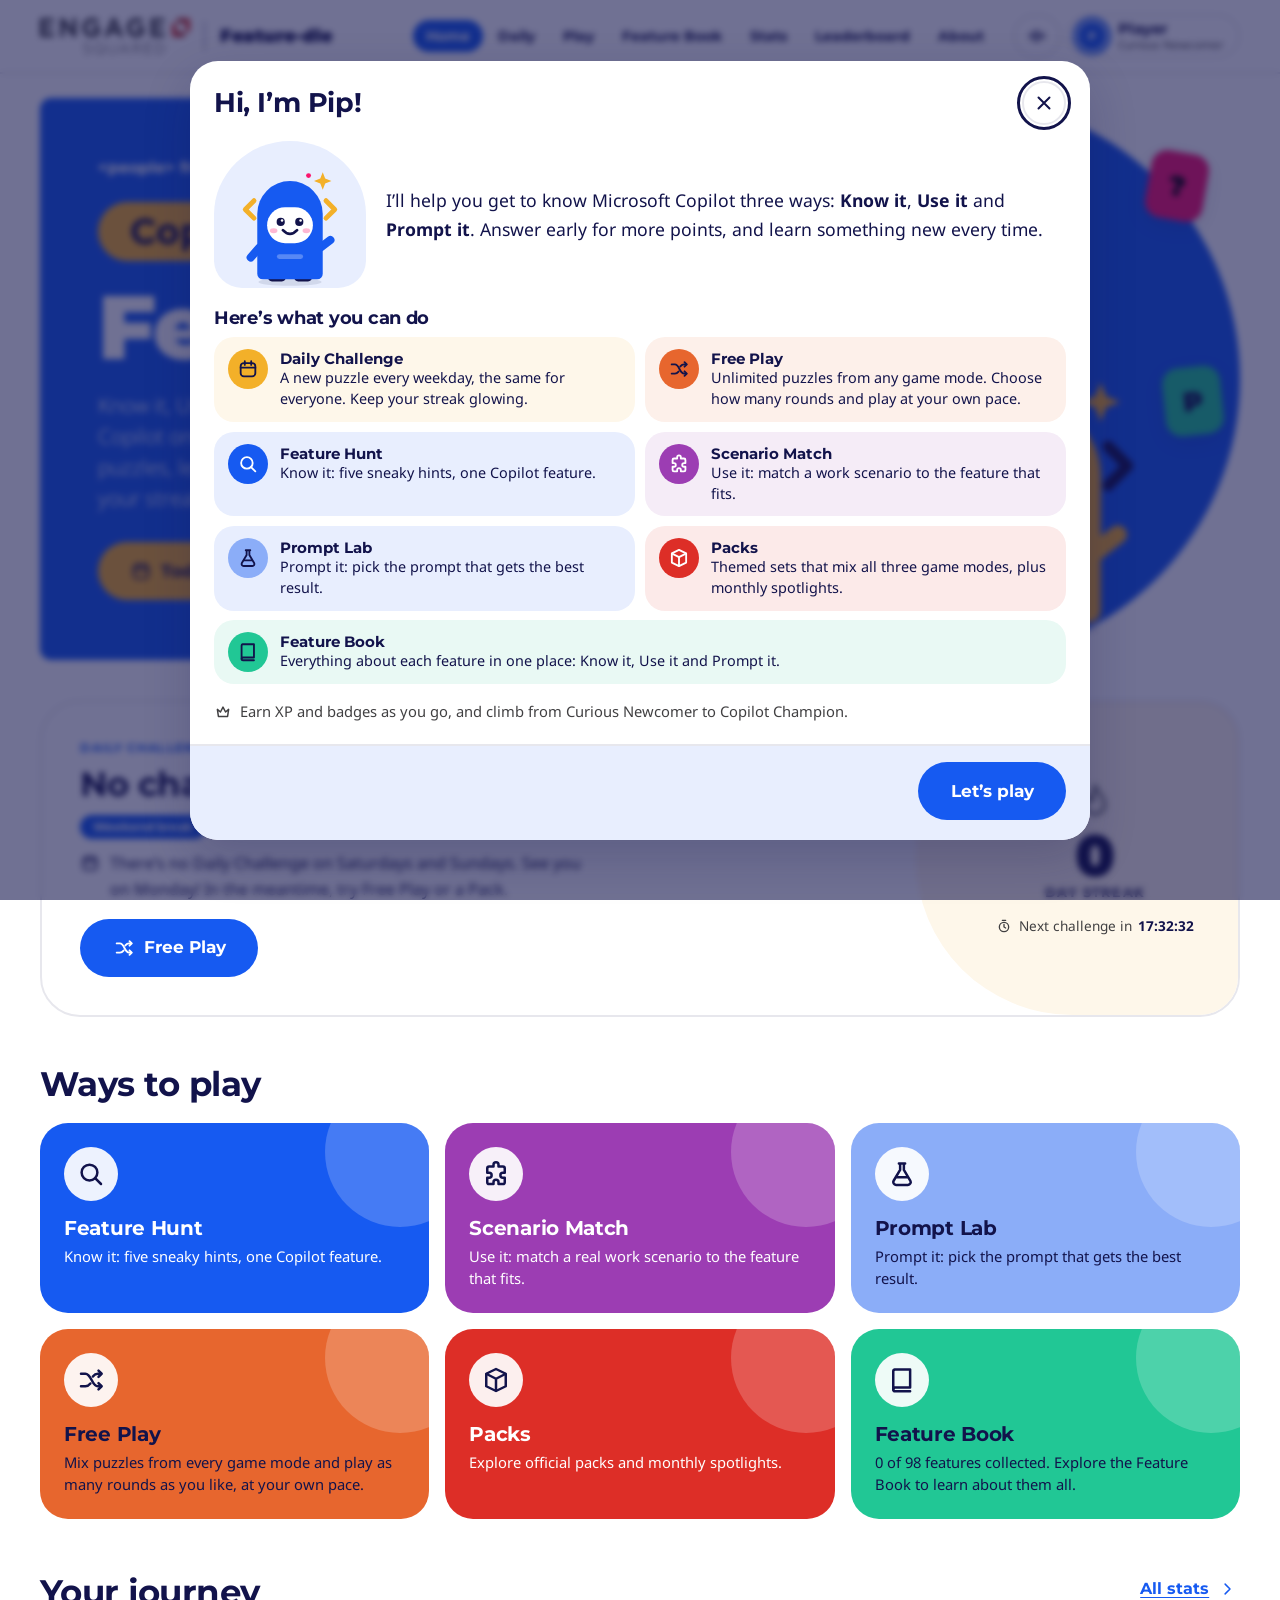
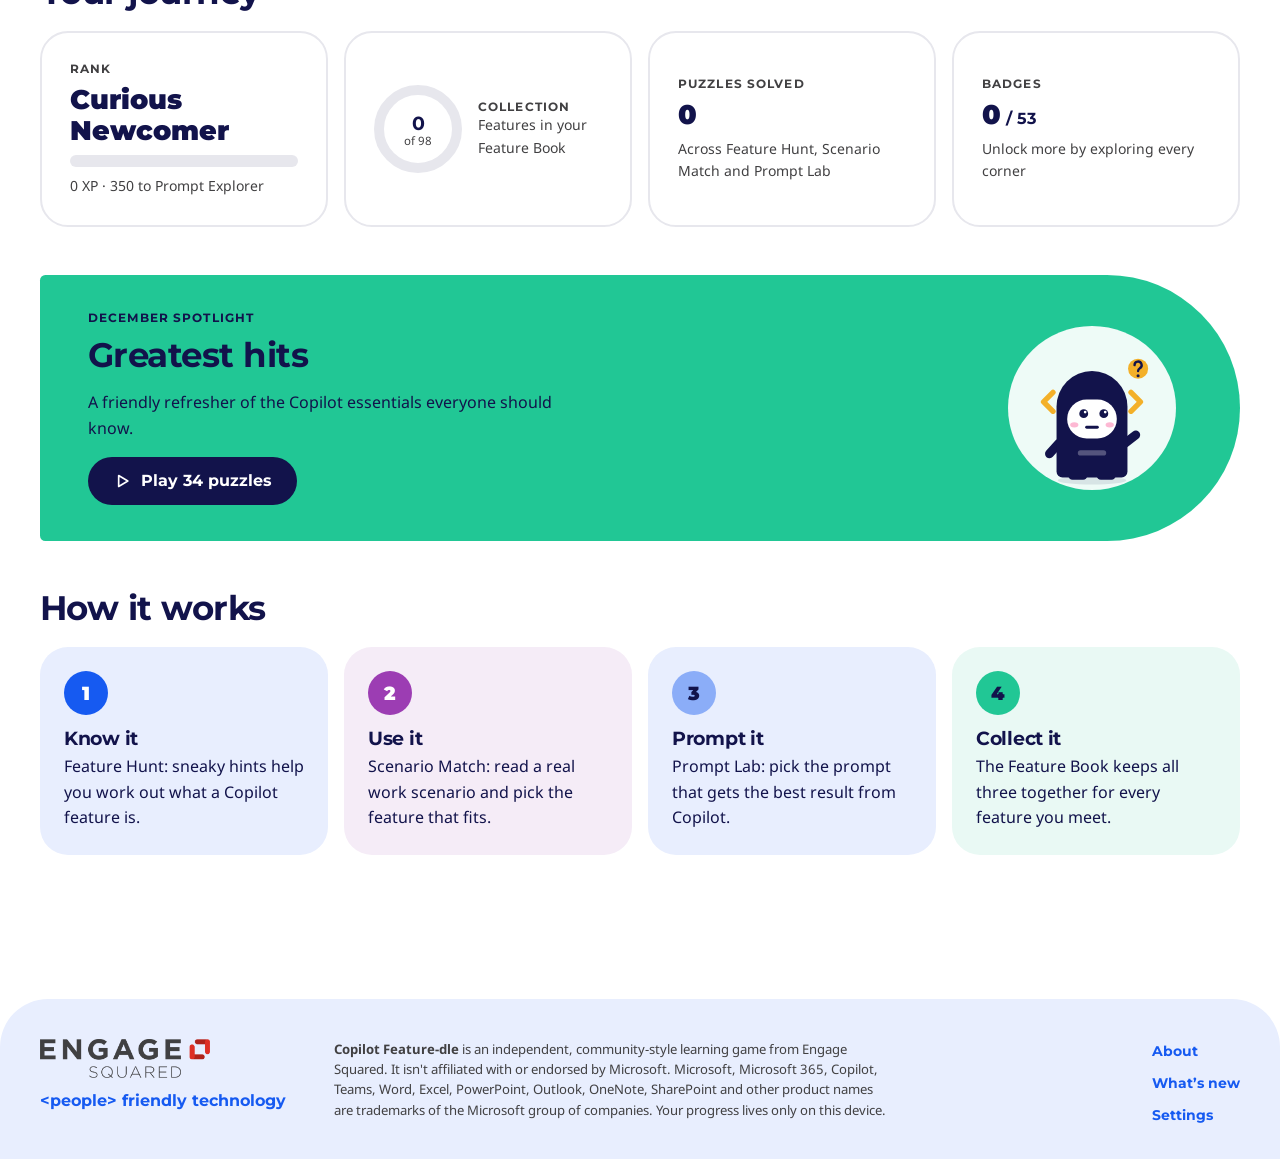
==== commit 7ca1fe0d: "Copilot Feature-dle v1.5.0 Three game modes that train Know it (Feature Hunt), Use it (Scenario Matc" ====
--- a/Copilot-Feature-dle.html
+++ b/Copilot-Feature-dle.html
@@ -10,20 +10,20 @@
   <meta charset="utf-8">
   <meta name="viewport" content="width=device-width, initial-scale=1, viewport-fit=cover">
   <title>Copilot Feature-dle · by Engage Squared</title>
-  <meta name="description" content="A friendly daily guessing game that helps you learn Microsoft Copilot features. Five sneaky hints, one feature to find. By Engage Squared.">
+  <meta name="description" content="A friendly daily puzzle game that helps you learn Microsoft Copilot features: Know it, Use it and Prompt it. By Engage Squared.">
   <meta name="theme-color" content="#165AF1">
   <meta http-equiv="Content-Security-Policy" content="default-src 'none'; script-src 'unsafe-inline'; style-src 'unsafe-inline'; img-src data: blob:; font-src data:; object-src 'none'; base-uri 'none'; form-action 'none'">
   <meta name="referrer" content="strict-origin-when-cross-origin">
   <meta property="og:site_name" content="Copilot Feature-dle by Engage Squared">
   <meta property="og:title" content="Copilot Feature-dle">
-  <meta property="og:description" content="Five sneaky hints. One Microsoft Copilot feature. Play the daily challenge and learn something new.">
+  <meta property="og:description" content="Know it, Use it, Prompt it. Play the Daily Challenge and learn Microsoft Copilot features the friendly way.">
   <meta property="og:type" content="website">
   <meta property="og:image" content="https://liame2.github.io/copilot-feature-dle/docs/social-card.png">
   <meta property="og:image:width" content="1200">
   <meta property="og:image:height" content="630">
-  <meta property="og:image:alt" content="Copilot Feature-dle: a friendly guessing game that teaches Microsoft Copilot features, by Engage Squared">
+  <meta property="og:image:alt" content="Copilot Feature-dle: a friendly puzzle game that teaches Microsoft Copilot features, Know it, Use it and Prompt it, by Engage Squared">
   <meta name="twitter:card" content="summary_large_image">
-  <meta name="mobile-web-app-capable" content="yes">
+  <meta name="mobile-web-app-capable" content="yes">
   <meta name="apple-mobile-web-app-capable" content="yes">
   <meta name="apple-mobile-web-app-title" content="Feature-dle">
   <link rel="icon" href="[data-uri]" type="image/svg+xml">
@@ -51,6 +51,9 @@
   --pink-75: #FB4F92; --pink-50: #FD8AB7; --pink-10: #FEE7F0;
   --green-75: #59D5B0; --green-50: #90E3CA; --green-10: #E9F9F4;
   --grey-75: #404040; --grey-50: #808080; --grey-10: #E5E5E5;
+  /* a deeper green for small green icons on light backgrounds (the tick in Pip's extras): the brand green is only 2.2:1 against white.
+     The home tiles use the brand green itself, with navy text (see the .mode-card notes in views.css). */
+  --green-deep: #157F5F;
 
   --font-head: "Montserrat", Calibri, "Segoe UI", system-ui, sans-serif;
   --font-body: "Noto Sans", Calibri, "Segoe UI", system-ui, sans-serif;
@@ -80,6 +83,8 @@
 
 *, *::before, *::after { box-sizing: border-box; }
 html { font-size: 100%; -webkit-text-size-adjust: 100%; scroll-behavior: smooth; scroll-padding-top: calc(var(--header-h) + 1rem); }
+/* on a phone the bottom bar covers the foot of the screen: things scrolled into view (a dropdown list, a Next button) stop above it */
+@media (max-width: 920px) { html { scroll-padding-bottom: calc(var(--nav-h) + 1rem); } }
 body {
   margin: 0; min-height: 100vh; display: flex; flex-direction: column;
   font-family: var(--font-body); font-weight: 400; font-size: 1rem; line-height: 1.6; color: var(--ink); background: #fff;
@@ -141,8 +146,6 @@
 .header-tools { display: flex; align-items: center; gap: .4rem; }
 .tool { display: inline-flex; align-items: center; gap: .4rem; min-height: 44px; min-width: 44px; padding: 0 .75rem; justify-content: center; border: 2px solid var(--line); border-radius: var(--r-pill); background: #fff; color: var(--navy); text-decoration: none; font: 700 .95rem var(--font-head); }
 .tool:hover { border-color: var(--blue-50); background: var(--blue-10); color: var(--navy); }
-.tool-streak.is-on { background: var(--orange-10); border-color: var(--orange-50); }
-.tool-streak.is-on .ic { color: var(--orange); }
 .tool-sound[aria-pressed="true"] { background: var(--blue-10); border-color: var(--blue-50); }
 .tool-player { padding: 0 .9rem 0 .25rem; text-align: left; }
 .tool-player-text { display: flex; flex-direction: column; line-height: 1.15; }
@@ -158,25 +161,50 @@
 .footer-brand p { margin: .8rem 0 0; font: 700 1rem var(--font-head); color: var(--blue); }
 .tagline { font-family: var(--font-head); font-weight: 700; }
 .footer-note { margin: 0; font-size: .82rem; color: var(--grey); max-width: 70ch; line-height: 1.55; }
-.footer-links { display: flex; flex-direction: column; gap: .5rem; }
-.footer-links a { font: 700 .9rem var(--font-head); text-decoration: none; }
+.footer-links { display: flex; flex-direction: column; align-items: flex-start; gap: .5rem; }
+/* the links and the Changelog button share one box model, so they sit on the same line whenever the footer wraps into a row */
+.footer-links a, .footer-links .link-btn { display: inline-flex; align-items: center; min-height: 24px; font: 700 .9rem/1.4 var(--font-head); text-decoration: none; }
 .footer-links a:hover { text-decoration: underline; }
+.link-btn { padding: 0; border: 0; background: none; color: var(--blue); text-align: left; cursor: pointer; border-radius: 6px; }
+.link-btn:hover { text-decoration: underline; color: var(--navy); }
 
 /* ---------- responsive shell ---------- */
 @media (max-width: 1240px) { .brand-sep, .brand-game { display: none; } }
 @media (max-width: 1120px) { .tool-player-text { display: none; } .tool-player { padding: 0 .25rem; } }
+/* a little tighter on mid-size windows, so the main menu can stay along the top for as long as possible */
+@media (max-width: 1100px) {
+  .header-inner { gap: .6rem; }
+  .brand-logo { width: 136px; }
+  .nav { gap: .1rem; }
+  .nav-link { padding: .55rem .62rem; }
+}
+@media (max-width: 1000px) {
+  .header-inner { gap: .5rem; }
+  .nav-link { padding: .55rem .55rem; }
+}
 @media (min-width: 640px) { .container { width: min(100% - 4rem, 1200px); } }
+/* the footer stacks into one column on narrower windows */
 @media (max-width: 1020px) {
+  .site-footer { margin-top: 2rem; border-radius: 32px 32px 0 0; }
+  .footer-inner { grid-template-columns: 1fr; gap: 1.25rem; }
+  .footer-links { flex-direction: row; flex-wrap: wrap; align-items: center; gap: .5rem 1.25rem; }
+}
+/* Below this width the main menu no longer fits along the top, so it moves into a bar along the bottom.
+   (Keep in step with the matching breakpoint for toasts and sheet dialogs in components.css.) */
+@media (max-width: 920px) {
   .nav { display: none; }
   .header-tools { margin-left: auto; }
-  body { padding-bottom: calc(var(--nav-h) + env(safe-area-inset-bottom)); }
+  /* the top bar stays pinned to the top of the screen on every page, including while scrolling and under a phone's notch */
+  :root { --header-h: calc(64px + env(safe-area-inset-top, 0px)); }
+  /* a focused control is never left hidden behind the fixed top or bottom bars (WCAG 2.4.11) */
+  html { scroll-padding-bottom: calc(var(--nav-h) + env(safe-area-inset-bottom, 0px) + 1rem); }
+  .site-header { position: fixed; top: 0; left: 0; right: 0; padding-top: env(safe-area-inset-top, 0px); transform: translateZ(0); }
+  .header-inner { height: 64px; min-height: 64px; }
+  body { padding-top: var(--header-h); padding-bottom: calc(var(--nav-h) + env(safe-area-inset-bottom)); }
   .bottom-nav { position: fixed; z-index: 60; left: 0; right: 0; bottom: 0; display: grid; grid-template-columns: repeat(5, 1fr); background: #fff; border-top: 2px solid var(--line); padding-bottom: env(safe-area-inset-bottom); }
   .bn-item { display: flex; flex-direction: column; align-items: center; justify-content: center; gap: .15rem; min-height: var(--nav-h); border: 0; background: none; text-decoration: none; color: var(--grey); font: 700 .7rem var(--font-head); padding: .4rem .2rem; border-radius: 0; }
   .bn-item[aria-current="page"] { color: var(--blue); }
   .bn-item[aria-current="page"] .ic { background: var(--blue-10); border-radius: var(--r-pill); padding: 4px 14px; box-sizing: content-box; width: 22px; }
-  .site-footer { margin-top: 2rem; border-radius: 32px 32px 0 0; }
-  .footer-inner { grid-template-columns: 1fr; gap: 1.25rem; }
-  .footer-links { flex-direction: row; flex-wrap: wrap; gap: 1rem; }
 }
 @media (max-width: 420px) { .brand-logo { width: 132px; } .tool { padding: 0 .55rem; } }
 
@@ -184,9 +212,12 @@
 [data-motion="reduce"] *, [data-motion="reduce"] *::before, [data-motion="reduce"] *::after {
   animation-duration: .001ms !important; animation-iteration-count: 1 !important; animation-delay: 0s !important; transition-duration: .001ms !important; scroll-behavior: auto !important;
 }
+/* the page itself (the html element) is not matched by the rule above, so switch its smooth scrolling off too */
+[data-motion="reduce"] { scroll-behavior: auto !important; }
 [data-contrast="high"] { --line: var(--navy); --grey: #000; --ink-soft: #000; }
 [data-contrast="high"] body { color: #000; }
-[data-contrast="high"] a { text-decoration: underline; color: #0A2F9E; }
+/* plain text links get the dark blue underline; anything with its own colours (buttons, tiles, nav pills, the skip link) keeps them, which is why this has zero specificity */
+:where([data-contrast="high"]) a { text-decoration: underline; color: #0A2F9E; }
 [data-contrast="high"] .card, [data-contrast="high"] .tool, [data-contrast="high"] .input, [data-contrast="high"] .select, [data-contrast="high"] .textarea { border-color: var(--navy); border-width: 3px; }
 [data-contrast="high"] .chip { border: 2px solid var(--navy); }
 [data-contrast="high"] .lede, [data-contrast="high"] .muted { color: #000; font-weight: 400; }
@@ -220,6 +251,14 @@
 .btn-link { background: none; border: 0; padding: .4rem .25rem; min-height: 44px; color: var(--blue); text-decoration: underline; text-underline-offset: .2em; font-weight: 700; }
 .btn-link:hover { background: none; color: var(--navy); transform: none; box-shadow: none; }
 .btn-sm { min-height: 40px; padding: .4rem 1rem; font-size: .88rem; }
+/* "Sign in with Microsoft" uses Microsoft's own logo, wording and light colours (their branding guidelines), so it keeps its own look */
+.btn-ms { display: inline-flex; align-items: center; justify-content: center; gap: 12px; min-height: 44px; padding: 0 18px 0 14px; border: 1px solid #8C8C8C; border-radius: var(--r-pill); background: #fff; color: #5E5E5E; font: 600 15px/1.2 "Segoe UI", "Noto Sans", Calibri, sans-serif; text-align: left; cursor: pointer; transition: background-color .15s, border-color .15s; }
+.btn-ms:hover { background: #F3F3F3; border-color: #5E5E5E; }
+.btn-ms .ms-logo { flex: none; }
+.btn-ms-sm { min-height: 40px; font-size: 14px; }
+.btn-ms-block { display: flex; width: 100%; }
+.ms-tag { display: inline-flex; align-items: center; gap: .35rem; font: 700 .78rem/1.3 var(--font-body); letter-spacing: 0; text-transform: none; color: var(--grey); }
+.eyebrow .ms-tag { margin-left: .6rem; color: inherit; font-family: var(--font-head); text-transform: uppercase; letter-spacing: .09em; }
 .btn-lg { min-height: 58px; padding: .85rem 1.9rem; font-size: 1.05rem; }
 .btn-icon { padding: 0; width: 44px; min-height: 44px; }
 .btn small { font: 400 .78rem var(--font-body); opacity: .85; }
@@ -261,8 +300,14 @@
 .input:focus, .select:focus, .textarea:focus { border-color: var(--blue); outline: 3px solid var(--navy); outline-offset: 2px; box-shadow: 0 0 0 2px #fff; }
 .input-lg { min-height: 60px; font-size: 1.15rem; padding-inline: 1.6rem; }
 .select { appearance: none; padding-right: 2.6rem; background-image: url("data:image/svg+xml,%3Csvg xmlns='http://www.w3.org/2000/svg' viewBox='0 0 24 24' fill='none' stroke='%2312134B' stroke-width='2.5' stroke-linecap='round' stroke-linejoin='round'%3E%3Cpath d='m6 9 6 6 6-6'/%3E%3C/svg%3E"); background-repeat: no-repeat; background-position: right .9rem center; background-size: 1.1rem; }
+/* a dropdown that waits for another one (Prompt Lab's Feature waits for its Category) is plainly switched off */
+.select:disabled { background-color: var(--navy-10); border-color: var(--navy-10); cursor: not-allowed; }
+.select:disabled:hover { border-color: var(--navy-10); }
+.label-hint { margin-left: .35rem; font: 500 .8rem var(--font-body); color: var(--grey); }
 .field { margin: 0 0 1.25rem; }
 .field-row { display: grid; grid-template-columns: repeat(auto-fit, minmax(220px, 1fr)); gap: 1rem; }
+/* two dropdowns side by side; each .field keeps its own bottom margin, so they stack with the usual spacing on a phone */
+.field-row.pl-pick-row { gap: 0 1.25rem; }
 .field.grow { flex: 1 1 240px; }
 .inline-form { display: flex; gap: .6rem; margin-top: 1rem; }
 .inline-form .input { flex: 1; }
@@ -276,11 +321,10 @@
 .pill-radios { display: flex; flex-wrap: wrap; gap: .5rem; }
 .pill-radio { position: relative; display: inline-flex; }
 .pill-radio input { position: absolute; inset: 0; width: 100%; height: 100%; margin: 0; opacity: 0; cursor: pointer; }
-.pill-radio > span { display: inline-flex; align-items: center; gap: .45rem; min-height: 46px; padding: .55rem 1.15rem; border: 2px solid var(--navy-10); border-radius: var(--r-pill); background: #fff; font: 700 .9rem var(--font-head); color: var(--navy); transition: background-color .15s, border-color .15s; }
+.pill-radio > span { display: inline-flex; align-items: center; gap: .45rem; min-height: 46px; padding: .55rem 1.15rem; border: 2px solid var(--navy-10); border-radius: var(--r-pill); background: #fff; font: 700 .9rem var(--font-head); color: var(--navy); transition: border-color .15s; /* the fill and the text colour swap together, so a pill never shows white text on a white fill */ }
 .pill-radio:hover > span { border-color: var(--blue-50); background: var(--blue-10); }
 .pill-radio input:checked + span { background: var(--blue); border-color: var(--blue); color: #fff; }
 .pill-radio input:focus-visible + span { outline: 3px solid var(--navy); outline-offset: 2px; box-shadow: 0 0 0 2px #fff; }
-.pill-radio.is-locked > span { background: var(--navy-10); border-style: dashed; color: var(--grey); }
 .pill-radio input:disabled { cursor: not-allowed; }
 .pill-radio small { font: 400 .72rem var(--font-body); opacity: .9; }
 
@@ -298,11 +342,28 @@
 .seg a { display: inline-flex; align-items: center; gap: .45rem; padding: .6rem 1.2rem; border-radius: var(--r-pill); font: 700 .92rem var(--font-head); text-decoration: none; color: var(--navy); }
 .seg a:hover { background: #fff; }
 .seg a[aria-current="page"] { background: var(--blue); color: #fff; }
+/* the five modes are one long pill on a wide screen; narrower, they sit in a neat grid (three across, then two, the last row filling the width) so the pill never wraps into a blob */
+@media (max-width: 980px) {
+  .seg { display: grid; grid-template-columns: repeat(6, minmax(0, 1fr)); width: 100%; border-radius: var(--r-xl); }
+  .seg a { grid-column: span 2; justify-content: center; padding-inline: .6rem; text-align: center; line-height: 1.2; }
+  .seg a:nth-child(n + 4) { grid-column: span 3; }
+}
+@media (max-width: 560px) {
+  .seg { grid-template-columns: repeat(2, minmax(0, 1fr)); }
+  .seg a, .seg a:nth-child(n + 4) { grid-column: auto; }
+  .seg a:last-child:nth-child(odd) { grid-column: 1 / -1; }
+}
 
 .tabs { display: flex; gap: .4rem; overflow-x: auto; padding: .35rem .25rem; margin: 1rem 0; }
 .tab { display: inline-flex; align-items: center; gap: .45rem; min-height: 46px; padding: .55rem 1.1rem; border: 2px solid var(--line); border-radius: var(--r-pill); background: #fff; font: 700 .9rem var(--font-head); white-space: nowrap; color: var(--navy); }
 .tab:hover { background: var(--blue-10); border-color: var(--blue-50); }
 .tab[aria-selected="true"] { background: var(--navy); border-color: var(--navy); color: #fff; }
+/* on a phone the tabs sit in a tidy two-column grid (a last odd one spans the row), so none of them hides off the edge of the screen */
+@media (max-width: 560px) {
+  .tabs { display: grid; grid-template-columns: repeat(2, minmax(0, 1fr)); overflow-x: visible; padding-inline: 0; }
+  .tab { justify-content: center; padding-inline: .6rem; white-space: normal; text-align: center; line-height: 1.2; }
+  .tab:last-child:nth-child(odd) { grid-column: 1 / -1; }
+}
 
 /* ---------- visual bits ---------- */
 .ic { flex: none; vertical-align: middle; }
@@ -315,12 +376,19 @@
 .ring-label small { font-size: .72rem; color: var(--grey); }
 .bar { height: 12px; border-radius: var(--r-pill); background: var(--navy-10); overflow: hidden; }
 .bar > span { display: block; height: 100%; border-radius: var(--r-pill); background: var(--c); transition: width .6s ease; }
+/* the two-fill bar of the Feature Tracker (ui.nbar): grey for every feature, diagonal stripes in the colour (with an outline) for the collected ones, and a solid fill for the
+   mastered ones, over the start of the striped one. The stripes are anchored to the left of the bar, so they stay put as the fill grows. */
+.nbar { position: relative; display: block; height: 14px; border-radius: var(--r-pill); background: var(--navy-10); overflow: hidden; }
+.nbar > span { position: absolute; top: 0; bottom: 0; left: 0; border-radius: var(--r-pill); transition: width .6s ease; }
+.nbar-have { background: repeating-linear-gradient(135deg, var(--c) 0 3px, var(--c-tint) 3px 7px); box-shadow: inset 0 0 0 2px var(--c); }
+.nbar-done { background: var(--c); }
+[data-contrast="high"] .nbar { box-shadow: inset 0 0 0 1px #000; }
+[data-contrast="high"] .nbar-have { background: repeating-linear-gradient(135deg, #000 0 3px, #fff 3px 7px); box-shadow: inset 0 0 0 2px #000; }
+[data-contrast="high"] .nbar-done { background: #000; }
+@media (forced-colors: active) { .nbar, .nbar > span { forced-color-adjust: none; } .nbar { border: 2px solid CanvasText; } }
 .medal { display: inline-grid; place-items: center; width: 52px; height: 52px; border-radius: 50%; background: var(--c); color: var(--c-ink); flex: none; }
 .medal.is-locked { background: var(--navy-10); color: var(--navy-75); }
 .medal-lg { width: 72px; height: 72px; }
-.stars { display: inline-flex; gap: 2px; }
-.star svg { fill: none; stroke: var(--navy-50); }
-.star.on svg { fill: var(--yellow); stroke: var(--navy); }
 .dotrow { display: inline-flex; gap: 6px; }
 .dotrow i { width: 14px; height: 14px; border-radius: 50%; border: 2px solid var(--navy-50); background: #fff; }
 .dotrow i.used { background: var(--navy-50); }
@@ -371,17 +439,142 @@
 .more-link { display: flex; align-items: center; gap: .9rem; padding: .85rem 1rem; border-radius: var(--r-md); text-decoration: none; color: var(--navy); font: 700 1rem var(--font-head); background: var(--blue-10); }
 .more-link span { flex: 1; }
 .more-link:hover { background: var(--blue); color: #fff; }
-.player-list { list-style: none; margin: 1rem 0 0; padding: 0; display: grid; gap: .5rem; }
-.player-row { display: flex; align-items: center; gap: .9rem; width: 100%; padding: .6rem .9rem .6rem .6rem; border: 2px solid var(--line); border-radius: var(--r-pill); background: #fff; text-align: left; }
-.player-row:hover { border-color: var(--blue-50); background: var(--blue-10); }
-.player-row.is-me { border-color: var(--blue); background: var(--blue-10); }
-.pr-text { display: flex; flex-direction: column; flex: 1; line-height: 1.25; }
-.pr-text small { color: var(--grey); }
-.welcome { display: grid; grid-template-columns: auto 1fr; gap: 1.25rem; align-items: center; }
+
+/* ---------- welcome: Pip says hello the first time someone opens the game ---------- */
+.welcome { display: grid; grid-template-columns: auto minmax(0, 1fr); gap: 1.25rem; align-items: center; margin: 0 0 1.25rem; }
 .welcome-art { background: var(--blue-10); border-radius: 50% 50% var(--r-lg) var(--r-lg); padding: 1rem 1rem 0; }
-.ticks { list-style: none; padding: 0; margin: 0 0 1rem; display: grid; gap: .4rem; }
-.ticks li { display: flex; gap: .6rem; align-items: flex-start; }
-.ticks .ic { color: var(--green); background: var(--navy); border-radius: 50%; padding: 3px; margin-top: .2rem; box-sizing: content-box; width: 14px; height: 14px; }
+.welcome-lede { margin: 0; font-size: 1.1rem; }
+.welcome-h { margin: 0 0 .6rem; font-size: 1.1rem; }
+.welcome-grid { list-style: none; margin: 0 0 1rem; padding: 0; display: grid; grid-template-columns: repeat(2, minmax(0, 1fr)); gap: .6rem; }
+.welcome-item { display: flex; gap: .75rem; align-items: flex-start; padding: .75rem .9rem; border-radius: var(--r-md); background: var(--c-tint); }
+.welcome-item:last-child:nth-child(odd) { grid-column: 1 / -1; }
+.welcome-ic { flex: none; display: grid; place-items: center; width: 40px; height: 40px; border-radius: 50%; background: var(--c); color: var(--c-ink); }
+.welcome-item strong { display: block; font: 700 .95rem var(--font-head); }
+.welcome-item div > span { display: block; font-size: .9rem; line-height: 1.45; }
+.welcome-foot { display: flex; align-items: center; gap: .5rem; margin: 0; color: var(--grey); font-size: .92rem; }
+.welcome-signin { display: flex; flex-wrap: wrap; align-items: center; justify-content: space-between; gap: .75rem 1.25rem; margin: 1.1rem 0 0; padding: .9rem 1.1rem; border-radius: var(--r-md); background: var(--blue-10); }
+.welcome-signin > div { flex: 1 1 16rem; min-width: 0; }
+.welcome-signin strong { display: block; font: 700 .98rem var(--font-head); color: var(--navy); }
+.welcome-signin div span { display: block; font-size: .9rem; line-height: 1.45; color: var(--navy); }
+@media (max-width: 640px) { .welcome { grid-template-columns: 1fr; justify-items: start; } .welcome-grid { grid-template-columns: 1fr; } }
+
+/* ---------- rank borders: every icon gets a ring in its rank's colour; Copilot Champion glows and slowly spins ---------- */
+.rank-ring { --rw: max(3px, calc(var(--sz, 40px) * .085)); --rg: max(2px, calc(var(--sz, 40px) * .035)); --ring: var(--blue); position: relative; display: inline-grid; place-items: center; flex: none; isolation: isolate; border-radius: 50%; width: calc(var(--sz, 40px) + 2 * (var(--rw) + var(--rg))); height: calc(var(--sz, 40px) + 2 * (var(--rw) + var(--rg))); }
+.rank-ring::before { content: ""; position: absolute; inset: 0; z-index: -1; border-radius: 50%; background: var(--ring); }
+.rank-ring > .avatar { box-shadow: 0 0 0 var(--rg) #fff; }
+.rank-ring[data-rank="newcomer"]  { --ring: var(--blue); }
+.rank-ring[data-rank="explorer"]  { --ring: var(--green); }
+.rank-ring[data-rank="finder"]    { --ring: var(--yellow); }
+.rank-ring[data-rank="wizard"]    { --ring: var(--orange); }
+.rank-ring[data-rank="whisperer"] { --ring: var(--pink); }
+.rank-ring[data-rank="ace"]       { --ring: var(--purple); }
+.rank-ring[data-rank="coach"]     { --ring: linear-gradient(135deg, var(--navy) 0%, var(--blue) 55%, var(--purple) 100%); }
+.rank-ring[data-rank="champion"]  { --rainbow: conic-gradient(from 0deg, #165AF1, #9C3DB3, #FA146E, #E7662E, #F3B029, #21C795, #165AF1); --ring: var(--rainbow); }
+.rank-ring[data-rank="champion"]::before { animation: ringspin 6s linear infinite; }
+.rank-ring[data-rank="champion"]::after { content: ""; position: absolute; inset: calc(var(--rw) * -.35); z-index: -2; border-radius: 50%; background: var(--rainbow); filter: blur(calc(var(--sz, 40px) * .14 + 2px)); opacity: .55; animation: ringspin 6s linear infinite, ringglow 3.4s ease-in-out infinite alternate; }
+@keyframes ringspin { to { transform: rotate(360deg); } }
+@keyframes ringglow { from { opacity: .3; } to { opacity: .65; } }
+
+/* ---------- info bubbles: the explainers on the "Same category" / "Same level" chips of a guess ---------- */
+.info-wrap { position: relative; display: inline-flex; }
+.info-pop { display: none; position: absolute; z-index: 45; top: calc(100% + 10px); left: var(--pop-x, -8px); width: min(280px, 78vw); padding: .85rem 1.05rem; border-radius: var(--r-md); background: var(--navy); color: #fff; font: 400 .9rem/1.5 var(--font-body); text-align: left; text-transform: none; letter-spacing: 0; box-shadow: var(--shadow-lg); }
+.info-pop strong { display: block; margin-bottom: .2rem; font: 700 .95rem var(--font-head); color: var(--yellow); }
+.info-pop::before { content: ""; position: absolute; top: -6px; left: var(--arrow-x, 21px); width: 12px; height: 12px; background: var(--navy); transform: translateX(-50%) rotate(45deg); }
+.info-pop::after { content: ""; position: absolute; left: 0; right: 0; top: -14px; height: 14px; }
+/* hidden with display:none so a bubble near the edge of the screen can never widen the page; it is placed on-screen by script when it opens */
+.info-wrap:hover .info-pop, .info-wrap:focus-within .info-pop, .info-wrap.is-open .info-pop { display: block; animation: popfade .15s ease both; }
+@keyframes popfade { from { opacity: 0; transform: translateY(-4px); } to { opacity: 1; transform: none; } }
+.info-wrap.is-dismissed .info-pop { display: none; }
+/* "Same category" and "Same level" on a guess: hover, focus or tap to read what the word means */
+.chip-def { border: 0; margin: 0; cursor: help; text-decoration: underline dotted var(--navy-50); text-decoration-thickness: 1.5px; text-underline-offset: 3px; transition: background .15s, color .15s; }
+.chip-def:hover, .info-wrap.is-open > .chip-def { background: var(--navy); color: #fff; text-decoration-color: #fff; }
+.def-pop { width: min(320px, 82vw); }
+.def-pop .def-line { display: block; margin-top: .45rem; }
+.def-pop .def-tags { display: flex; flex-wrap: wrap; gap: .3rem; margin-top: .5rem; }
+.def-pop .def-tags span { padding: .12rem .6rem; border-radius: var(--r-pill); background: rgba(255, 255, 255, .16); font: 700 .74rem/1.45 var(--font-head); }
+.def-pop .def-levels { display: grid; gap: .3rem; margin-top: .45rem; padding-left: .7rem; border-left: 3px solid var(--yellow); }
+.def-pop .def-levels b { color: var(--yellow); }
+
+/* ---------- multi-select dropdown (Category, Feature): a button that opens a list of tick boxes ---------- */
+.msel { position: relative; }
+.msel-btn { display: block; width: 100%; text-align: left; overflow: hidden; text-overflow: ellipsis; white-space: nowrap; cursor: pointer; }
+/* on a phone two long names (Studio & Extensibility, Adoption & Learning) wrap onto a second line rather than being cut short */
+@media (max-width: 560px) { .msel-btn { white-space: normal; text-overflow: clip; border-radius: 26px; line-height: 1.3; } }
+.msel-btn:hover { border-color: var(--navy-75); }
+.msel-btn:focus-visible { border-color: var(--blue); outline: 3px solid var(--navy); outline-offset: 2px; box-shadow: 0 0 0 2px #fff; border-radius: var(--r-pill); }
+.msel-btn:disabled { background-color: var(--navy-10); border-color: var(--navy-10); cursor: not-allowed; color: var(--grey); }
+.msel.is-open .msel-btn { border-color: var(--blue); }
+.msel-panel { position: absolute; z-index: 40; top: calc(100% + 6px); left: 0; right: 0; min-width: min(100%, 15rem); max-height: 18rem; overflow-y: auto; padding: .4rem; border: 2px solid var(--navy-50); border-radius: var(--r-md); background: #fff; box-shadow: var(--shadow-lg); }
+.msel-panel:focus { outline: none; }
+.msel-opt { display: flex; align-items: center; gap: .65rem; min-height: 44px; padding: .4rem .7rem; border-radius: var(--r-sm); font-weight: 500; line-height: 1.3; cursor: pointer; }
+.msel-opt:hover { background: var(--blue-10); }
+.msel-opt input { flex: none; width: 22px; height: 22px; margin: 0; accent-color: var(--blue); cursor: pointer; }
+.msel-opt:has(input:focus-visible) { outline: 3px solid var(--navy); outline-offset: -3px; }
+.msel-all { font-weight: 700; border-bottom: 1px solid var(--line); border-radius: var(--r-sm) var(--r-sm) 0 0; margin-bottom: .2rem; }
+.msel-set { margin: .3rem 0 0; padding: 0; border: 0; }
+.msel-set legend { padding: .4rem .7rem .1rem; font: 700 .72rem/1.3 var(--font-head); text-transform: uppercase; letter-spacing: .08em; color: var(--grey); }
+
+/* ---------- range sliders (the rounds in a game) ---------- */
+.slider-field label { display: flex; justify-content: space-between; align-items: baseline; gap: 1rem; flex-wrap: wrap; }
+.slider-field output { font: 900 1.25rem var(--font-head); color: var(--blue); font-variant-numeric: tabular-nums; }
+.range { --fill: 0%; -webkit-appearance: none; appearance: none; display: block; width: 100%; height: 44px; margin: .25rem 0 0; padding: 0; background: transparent; cursor: pointer; }
+.range::-webkit-slider-runnable-track { height: 12px; border-radius: var(--r-pill); background: linear-gradient(to right, var(--blue) var(--fill), var(--navy-10) var(--fill)); }
+.range::-webkit-slider-thumb { -webkit-appearance: none; width: 30px; height: 30px; margin-top: -9px; border-radius: 50%; border: 4px solid var(--blue); background: #fff; box-shadow: var(--shadow-md); transition: transform .15s; }
+.range:hover::-webkit-slider-thumb { transform: scale(1.1); }
+.range::-moz-range-track { height: 12px; border-radius: var(--r-pill); background: var(--navy-10); }
+.range::-moz-range-progress { height: 12px; border-radius: var(--r-pill); background: var(--blue); }
+.range::-moz-range-thumb { width: 22px; height: 22px; border-radius: 50%; border: 4px solid var(--blue); background: #fff; box-shadow: var(--shadow-md); }
+.range:focus { outline: none; }
+.range:focus-visible::-webkit-slider-thumb { outline: 3px solid var(--navy); outline-offset: 3px; }
+.range:focus-visible::-moz-range-thumb { outline: 3px solid var(--navy); outline-offset: 3px; }
+.range:disabled { cursor: not-allowed; opacity: .5; }
+.range-scale { display: flex; justify-content: space-between; margin: -.1rem .15rem .4rem; font-size: .82rem; color: var(--grey); }
+
+/* ---------- player profile ---------- */
+.dlg-profile { max-width: min(92vw, 540px); }
+.pf-head { display: flex; align-items: center; gap: 1.25rem; margin: .25rem 0 1rem; }
+.pf-who { flex: 1; min-width: 0; }
+.pf-who p { margin: 0 0 .3rem; }
+.pf-rank { display: flex; align-items: center; gap: .45rem; font: 700 1.2rem var(--font-head); color: var(--navy); }
+.pf-rank .ic { color: var(--orange); }
+.pf-who .bar { margin: .5rem 0; }
+.pf-grid { display: grid; grid-template-columns: repeat(2, minmax(0, 1fr)); gap: .6rem; margin: 1rem 0; }
+.pf-stat { display: flex; flex-direction: column; padding: .8rem 1rem; border-radius: var(--r-md); background: var(--blue-10); line-height: 1.25; }
+.pf-stat strong { font: 900 1.8rem/1.1 var(--font-head); color: var(--navy); font-variant-numeric: tabular-nums; }
+.pf-stat strong small { font: 700 .95rem var(--font-head); }
+.pf-stat span { font-weight: 500; color: var(--grey); font-size: .9rem; }
+.pf-stat > small { color: var(--grey); font-size: .8rem; }
+.pf-coll { display: grid; gap: .55rem; padding: .9rem 1rem; border-radius: var(--r-md); background: var(--green-10); }
+.pf-coll-top { display: flex; justify-content: space-between; align-items: baseline; flex-wrap: wrap; gap: .25rem 1rem; }
+
+/* ---------- rank-up celebration ---------- */
+.dlg-rankup { max-width: min(92vw, 460px); }
+.dlg-rankup .dlg-card { text-align: center; }
+.rankup { display: grid; justify-items: center; gap: .15rem; padding: .25rem 0 .5rem; }
+.rankup-art { display: flex; align-items: flex-end; justify-content: center; gap: 1.25rem; margin: 0 0 .75rem; padding: 1.25rem 2rem .5rem; border-radius: 50% 50% var(--r-lg) var(--r-lg); background: var(--yellow-10); }
+.rankup-avatar { align-self: center; padding: 1.1rem 0; animation: popin .7s cubic-bezier(.2, 1.4, .3, 1) .25s both; }
+.rankup-lead { margin: 0; font-weight: 500; color: var(--grey); }
+.rankup-name { margin: 0 0 .4rem; font-size: clamp(1.9rem, 1.4rem + 2.5vw, 2.6rem); color: var(--navy); animation: popin .6s cubic-bezier(.2, 1.3, .3, 1) .15s both; }
+
+/* ---------- changelog ("What's new") ---------- */
+.cl-ver { display: flex; flex-wrap: wrap; align-items: center; gap: .6rem; margin: 0 0 .6rem; }
+.cl-intro { margin: 0 0 .5rem; }
+.cl section { margin: 1.4rem 0; }
+.cl h3 { display: flex; align-items: center; gap: .55rem; margin: 0 0 .7rem; font-size: 1.2rem; }
+.cl h3 .ic { color: var(--blue); }
+.cl-list { list-style: none; margin: 0; padding: 0; display: grid; gap: .55rem; }
+.cl-list li { display: grid; gap: .2rem; padding: .8rem 1rem; border-radius: var(--r-md); background: var(--blue-10); }
+.cl-list li > strong { font: 700 1rem var(--font-head); }
+.cl-list li > span { font-size: .95rem; }
+.cl-ms li { background: var(--purple-10); }
+.cl-empty { margin: 0; padding: .8rem 1rem; border-radius: var(--r-md); background: var(--purple-10); color: var(--navy); font-weight: 500; }
+.cl-ms-top { display: flex; flex-wrap: wrap; align-items: center; justify-content: space-between; gap: .35rem .75rem; }
+.cl-ms a { justify-self: start; font-weight: 700; }
+.cl-history { margin-top: 1.25rem; padding-top: .35rem; border-top: 2px solid var(--line); }
+.cl-history summary { display: flex; align-items: center; min-height: 44px; cursor: pointer; font: 700 .95rem var(--font-head); color: var(--blue); }
+.cl-old h4 { margin: .8rem 0 .25rem; font-size: 1rem; }
+.cl-old h4 small { color: var(--grey); font: 400 .85rem var(--font-body); }
+.cl-old ul { margin: 0; padding-left: 1.2rem; }
 
 /* ---------- toasts + confetti ---------- */
 .toasts { position: fixed; z-index: 120; left: 50%; bottom: 1.25rem; transform: translateX(-50%); display: flex; flex-direction: column-reverse; align-items: center; gap: .5rem; pointer-events: none; width: min(92vw, 520px); }
@@ -389,39 +582,59 @@
 .toast.in { opacity: 1; transform: none; }
 .toast-good { background: var(--green); color: var(--navy); }
 .confetti { position: fixed; inset: 0; z-index: 110; pointer-events: none; }
-@media (max-width: 1020px) { .toasts { bottom: calc(var(--nav-h) + 1rem + env(safe-area-inset-bottom)); } dialog.dlg-sheet { margin-bottom: 0; max-width: 100vw; } .dlg-sheet .dlg-card { border-radius: var(--r-lg) var(--r-lg) 0 0; } }
-@media (max-width: 560px) { .welcome { grid-template-columns: 1fr; justify-items: center; text-align: left; } .dlg-head, .dlg-body, .dlg-foot { padding-inline: 1.1rem; } }
+@media (max-width: 920px) { .toasts { bottom: calc(var(--nav-h) + 1rem + env(safe-area-inset-bottom)); } dialog.dlg-sheet { margin-bottom: 0; max-width: 100vw; } .dlg-sheet .dlg-card { border-radius: var(--r-lg) var(--r-lg) 0 0; } }
+@media (max-width: 560px) { .dlg-head, .dlg-body, .dlg-foot { padding-inline: 1.1rem; } }
 
 /* Copilot Feature-dle · Home, play screen and result screen */
 
 /* ======================================================= HOME */
-.hero { position: relative; margin: 1.5rem 0 2.5rem; }
+/* The hero keeps its copy, Pip and the logo tab apart at every width and text size, by construction:
+   the copy column always stops short of Pip's area, the headline is sized to the column it sits in, and the logo tab
+   only appears when the hero is wide enough (in rem, so larger text switches it off sooner) to hold it between the buttons and Pip. */
+.hero { position: relative; margin: 1.5rem 0 2.5rem; container: hero / inline-size; }
 .hero-pill {
-  position: relative; display: flex; flex-direction: column; justify-content: center; min-height: 430px;
+  position: relative; display: flex; flex-direction: column; justify-content: center; min-height: 430px; container: pill / inline-size;
   background: var(--blue); color: #fff; border-radius: 40px 999px 999px 40px;
-  padding: clamp(2rem, 5vw, 3.75rem) min(40%, 27rem) clamp(2rem, 5vw, 3.75rem) clamp(1.5rem, 4.5vw, 4rem);
+  padding: clamp(2rem, 5vw, 3.75rem) max(min(40%, 27rem), calc(min(36%, 390px) + 1.5% + 1.5rem)) clamp(2rem, 5vw, 3.75rem) clamp(1.5rem, 4.5vw, 4rem);
 }
 .hero-pill .btn:focus-visible, .hero-pill a:focus-visible { outline-color: #fff; box-shadow: 0 0 0 2px var(--navy); }
 .kicker { margin: 0 0 1.1rem; font: 700 1rem var(--font-head); color: #fff; }
 .kicker .tagline { font-size: 1rem; }
 .hero-title { margin: 0 0 1.1rem; color: #fff; }
 .wm-hero { font-size: clamp(2.5rem, 1.2rem + 6.4vw, 5.6rem); }
+@supports (width: 1cqw) { .wm-hero { font-size: min(5.6rem, 13.9cqw); } }
 .hero-lede { margin: 0 0 1.75rem; max-width: 34ch; font-size: clamp(1.05rem, .95rem + .5vw, 1.3rem); font-weight: 300; line-height: 1.5; color: #fff; }
 .hero-cta { display: flex; flex-wrap: wrap; gap: .8rem; }
 .hero-art { position: absolute; right: 1.5%; top: 6%; bottom: 18px; width: min(36%, 390px); display: flex; align-items: flex-end; justify-content: center; pointer-events: none; }
 .hero-pip { width: min(100%, 270px); height: auto; animation: bob 4.2s ease-in-out infinite; position: relative; z-index: 2; }
+/* Pip is a button: click (or Enter) to hear the welcome again. The art box ignores the pointer so it can't block the buttons beside it; only Pip takes clicks. */
+.hero-pip-btn { position: relative; z-index: 2; display: block; width: min(100%, 270px); margin: 0; padding: 0; border: 0; border-radius: 28px; background: none; cursor: pointer; pointer-events: auto; transition: transform .2s ease; }
+.hero-pip-btn .hero-pip { width: 100%; }
+.hero-pip-btn:hover { transform: rotate(-3deg) scale(1.04); }
+/* the focus ring is drawn inside the button, because on phones Pip sits flush with the bottom of the hero panel, which would clip a ring outside it */
+.hero-pip-btn:focus-visible { outline: 3px solid var(--navy); outline-offset: -3px; box-shadow: inset 0 0 0 3px #fff; }
 .float-tile { position: absolute; display: grid; place-items: center; width: 58px; height: 68px; border-radius: 16px; font: 900 1.7rem var(--font-head); box-shadow: var(--shadow-md); animation: floaty 6s ease-in-out infinite; z-index: 1; }
 .ft1 { background: var(--yellow); color: var(--navy); left: 2%; top: 10%; transform: rotate(-12deg); }
 .ft2 { background: var(--pink); color: #000; right: 4%; top: 4%; transform: rotate(10deg); animation-delay: -2s; }
 .ft3 { background: var(--green); color: var(--navy); right: 0; top: 46%; transform: rotate(-6deg); animation-delay: -4s; }
 .ft4 { background: #fff; color: var(--blue); left: 6%; top: 52%; transform: rotate(8deg); animation-delay: -1s; }
 @keyframes floaty { 0%, 100% { translate: 0 0; } 50% { translate: 0 -12px; } }
-.hero-tab { position: absolute; left: 53%; bottom: 0; width: 252px; height: 126px; background: #fff; border-radius: 126px 126px 0 0; display: flex; align-items: flex-end; justify-content: center; padding-bottom: 24px; box-shadow: 0 -2px 0 rgba(255, 255, 255, .6); }
+.hero-tab { display: none; position: absolute; left: 48%; bottom: 0; width: 252px; height: 126px; background: #fff; border-radius: 126px 126px 0 0; align-items: flex-end; justify-content: center; padding-bottom: 24px; box-shadow: 0 -2px 0 rgba(255, 255, 255, .6); }
+@container hero (min-width: 74.9rem) { .hero-tab { display: flex; } }
 
 .daily-card { display: grid; grid-template-columns: minmax(0, 1fr) auto; padding: 0; overflow: hidden; border-radius: var(--r-xl); margin-bottom: 1rem; }
 .daily-main { padding: clamp(1.4rem, 3vw, 2.4rem); }
 .daily-main h2 { margin-bottom: .4rem; }
 .daily-msg { display: flex; gap: .6rem; align-items: flex-start; max-width: 56ch; margin: .75rem 0 0; }
+.daily-msg > .ic { flex: none; margin-top: .12rem; }
+.daily-msg > span { min-width: 0; }
+.clock-val, .live-clock { font-variant-numeric: tabular-nums; }
+.weekend-note { display: flex; gap: .6rem; align-items: flex-start; max-width: 56ch; margin: .9rem 0 0; padding: .7rem 1rem; border-radius: var(--r-md); background: var(--blue-10); border-left: 6px solid var(--blue); color: var(--navy); font-weight: 500; line-height: 1.45; }
+.weekend-note > .ic { flex: none; margin-top: .1rem; color: var(--blue); }
+.weekend-card { max-width: 860px; margin-inline: auto; }
+.weekend-card .weekend-note { max-width: none; margin: 1rem 0 0; }
+.weekend-card .next-daily { margin-top: 1rem; }
+.weekend-card .btn-row { margin-top: 1.25rem; }
 .daily-side { display: flex; flex-direction: column; align-items: center; justify-content: center; gap: 1rem; padding: 2rem 2.75rem 2rem 5rem; background: var(--yellow-10); border-radius: 999px 0 0 999px; }
 .streak-big { display: flex; flex-direction: column; align-items: center; line-height: 1; font-family: var(--font-head); color: var(--navy); }
 .streak-big strong { font-size: 3.6rem; font-weight: 900; display: block; margin: .15rem 0; }
@@ -431,20 +644,27 @@
 .countdown { display: flex; align-items: center; gap: .4rem; margin: 0; font-size: .85rem; color: var(--grey); text-align: center; }
 .countdown strong { font-variant-numeric: tabular-nums; color: var(--navy); }
 
-.mode-grid { display: grid; grid-template-columns: repeat(auto-fill, minmax(236px, 1fr)); gap: 1rem; }
-.mode-card { position: relative; overflow: hidden; display: flex; flex-direction: column; gap: .45rem; min-height: 190px; padding: 1.5rem; border-radius: var(--r-lg); background: var(--c); color: var(--c-ink); text-decoration: none; transition: transform .2s ease, box-shadow .2s ease; }
+/* six tiles in a 3 x 2 grid: Free Play, the three game modes, Packs and the Feature Book */
+.mode-grid { display: grid; grid-template-columns: repeat(3, minmax(0, 1fr)); gap: 1rem; }
+@media (max-width: 900px) { .mode-grid { grid-template-columns: repeat(2, minmax(0, 1fr)); } }
+@media (max-width: 560px) { .mode-grid { grid-template-columns: minmax(0, 1fr); } }
+.mode-card { position: relative; overflow: hidden; display: flex; flex-direction: column; gap: .45rem; min-height: 190px; padding: 1.5rem; border-radius: var(--r-lg); background: var(--c); color: var(--c-ink); text-decoration: none; transition: transform .2s ease; }
+/* The tiles take their text colour from the brand colour roles in base.css: white on red, purple, blue and navy, and navy on orange, yellow and green. */
 .mode-card::after { content: ""; position: absolute; right: -46px; top: -46px; width: 150px; height: 150px; border-radius: 50%; background: rgba(255, 255, 255, .2); }
-.mode-card:hover { transform: translateY(-4px) rotate(-.5deg); box-shadow: var(--shadow-md); color: var(--c-ink); }
+/* On hover a tile lifts 4px, and that is all. Keep it that way so the text stays sharp: tilting or scaling the card (even half a degree) re-draws its
+   text at an angle, and adding a shadow on hover makes the browser swap crisp ClearType text for softer grey smoothing on some tiles. */
+.mode-card:hover { transform: translateY(-4px); color: var(--c-ink); }
 .mode-card h3 { margin: .2rem 0 0; color: inherit; font-size: 1.25rem; }
 .mode-card p { margin: 0; font-size: .92rem; line-height: 1.45; }
 .mode-card:focus-visible { outline-color: var(--navy); }
 .mode-ic { position: relative; z-index: 1; display: grid; place-items: center; width: 54px; height: 54px; border-radius: 50%; background: rgba(255, 255, 255, .92); color: var(--navy); margin-bottom: .35rem; }
 
 .peek-grid { display: grid; grid-template-columns: repeat(4, minmax(0, 1fr)); gap: 1rem; }
-.peek-card { display: flex; flex-direction: column; gap: .5rem; justify-content: center; }
+.peek-card { display: flex; flex-direction: column; gap: .5rem; justify-content: center; min-width: 0; }
 .peek-card p { margin: 0; }
 .peek-label { font: 700 .78rem var(--font-head); text-transform: uppercase; letter-spacing: .09em; color: var(--grey); }
-.peek-big { font: 900 1.7rem/1.15 var(--font-head); color: var(--navy); }
+/* the rank name shrinks smoothly on smaller screens (and can wrap mid-word as a last resort), so a long name never pushes a card wider than its column */
+.peek-big { font: 900 clamp(1.2rem, 3.4vw + .35rem, 1.7rem)/1.15 var(--font-head); color: var(--navy); overflow-wrap: anywhere; }
 .peek-big small { font-size: 1rem; font-weight: 700; margin: 0; }
 .peek-ring { flex-direction: row; align-items: center; gap: 1rem; }
 
@@ -464,17 +684,24 @@
 .play-h1 { font-size: clamp(1.7rem, 1.2rem + 2vw, 2.6rem); margin: 0; }
 .play-chips { display: flex; flex-wrap: wrap; gap: .5rem; align-items: center; }
 .timer-chip { background: var(--navy); color: #fff; font-variant-numeric: tabular-nums; font-size: .9rem; }
-.turn-banner { display: flex; align-items: center; gap: .7rem; padding: .8rem 1.3rem; margin-bottom: 1rem; border-radius: var(--r-pill); background: var(--c); color: var(--c-ink); font: 700 1.15rem var(--font-head); }
 .play-grid { display: grid; grid-template-columns: minmax(0, 1fr) 340px; gap: 1.5rem; align-items: start; }
 .play-main { display: grid; gap: 1.25rem; min-width: 0; }
-.play-side { display: grid; gap: 1rem; position: sticky; top: calc(var(--header-h) + 1rem); }
+.play-side { display: grid; grid-template-columns: minmax(0, 1fr); gap: 1rem; position: sticky; top: calc(var(--header-h) + 1rem); min-width: 0; }
+.play-grid.is-solved { grid-template-columns: minmax(0, 1fr); }
+/* post-game: hint N and guess N share one row, so the hints and the guesses always line up in height */
+.play-grid.is-over .play-main { grid-template-columns: repeat(2, minmax(0, 1fr)); align-items: stretch; gap: .5rem 1.5rem; }
+.play-grid.is-over .earlier, .play-grid.is-over .history { grid-row: 1 / span var(--recap-rows, 6); display: grid; grid-template-rows: subgrid; }
+.play-grid.is-over .earlier > .mini-h, .play-grid.is-over .history > .mini-h { margin-bottom: .15rem; }
+.play-grid.is-over .earlier-list, .play-grid.is-over .guess-list { grid-row: 2 / -1; grid-template-rows: subgrid; }
+.play-grid.is-over .earlier-list li { align-items: center; }
+.play-grid.is-over .guess { align-content: center; }
+.play-grid.is-over .history > .empty { grid-row: 2; }
 
 .hint-card { position: relative; display: grid; grid-template-columns: auto minmax(0, 1fr); gap: 1.1rem; align-items: end; }
 .hint-pip { margin-bottom: -.1rem; }
 .hint-bubble { position: relative; background: var(--c); color: var(--c-ink); border-radius: 30px 30px 30px 8px; padding: 1.35rem 1.75rem 1.6rem; }
 .hint-bubble::before { content: ""; position: absolute; left: -13px; bottom: 26px; border: 14px solid transparent; border-left: 0; border-right-color: var(--c); }
 .hint-label { display: flex; flex-wrap: wrap; justify-content: space-between; align-items: center; gap: .5rem; margin: 0 0 .7rem; font: 700 .78rem var(--font-head); text-transform: uppercase; letter-spacing: .09em; }
-.hint-pts { display: inline-flex; align-items: center; gap: .3rem; background: rgba(255, 255, 255, .92); color: var(--navy); border-radius: var(--r-pill); padding: .22rem .7rem; text-transform: none; letter-spacing: 0; font-size: .8rem; }
 .hint-text { margin: 0; font: 500 clamp(1.25rem, 1rem + 1.3vw, 1.85rem)/1.35 var(--font-body); }
 .hint-bubble.is-new { animation: popin .5s cubic-bezier(.2, 1.3, .3, 1) both; }
 @keyframes popin { from { transform: scale(.94) translateY(8px); opacity: 0; } to { transform: none; opacity: 1; } }
@@ -515,7 +742,7 @@
 .g-chips { grid-column: 2; display: flex; flex-wrap: wrap; gap: .4rem; }
 .empty { margin: 0; }
 
-.meter { list-style: none; margin: .25rem 0 1rem; padding: 0; display: grid; grid-template-columns: repeat(5, 1fr); gap: .4rem; }
+.meter { list-style: none; margin: .25rem 0 1rem; padding: 0; display: grid; grid-template-columns: repeat(5, minmax(0, 1fr)); gap: .4rem; }
 .meter-step { display: flex; flex-direction: column; align-items: center; gap: .3rem; padding: .6rem .2rem; border-radius: 16px; border: 2px solid var(--navy-10); background: #fff; color: var(--grey); font: 700 .8rem var(--font-head); transition: transform .2s; }
 .meter-n { display: grid; place-items: center; width: 32px; height: 32px; border-radius: 50%; font-size: .95rem; }
 .meter-pts { font-size: .78rem; }
@@ -529,44 +756,71 @@
 .score-lines { list-style: none; margin: 0; padding: 0; display: grid; gap: .4rem; font-size: .92rem; }
 .score-lines li { display: flex; justify-content: space-between; flex-wrap: wrap; gap: .1rem .5rem; }
 .score-lines small { flex-basis: 100%; color: var(--grey); }
-.extras-list { list-style: none; margin: 0; padding: 0; display: grid; gap: .9rem; }
-.extras-list li { display: grid; gap: .4rem; }
-.x-label { display: flex; align-items: center; gap: .4rem; font: 700 .85rem var(--font-head); }
-.x-name .name-tiles { --tw: 1.7rem; margin-bottom: .3rem; }
+/* Pip's extras: a plain white card like the hint-o-meter and score, holding three callouts with a clear locked state each */
+.extras-h { display: flex; align-items: center; flex-wrap: wrap; gap: .35rem .5rem; margin: 0 0 .8rem; font: 900 1.05rem var(--font-head); text-transform: none; letter-spacing: -.01em; color: var(--navy); }
+.extras-h .ic { color: var(--orange); }
+.x-count { margin-left: auto; padding: .18rem .7rem; border-radius: var(--r-pill); background: var(--navy); color: #fff; font: 700 .74rem var(--font-head); letter-spacing: 0; text-transform: none; }
+.extras-list { list-style: none; margin: 0; padding: 0; display: grid; gap: .6rem; }
+.x-row { display: grid; gap: .45rem; padding: .75rem .9rem; border: 2px solid var(--yellow); border-radius: var(--r-md); background: var(--yellow-10); }
+.x-row.is-locked { border: 2px dashed var(--navy-50); background: transparent; }
+.x-row.is-new { border-color: var(--navy); box-shadow: 0 0 0 3px var(--yellow); animation: popin .5s cubic-bezier(.2, 1.3, .3, 1) both; }
+.x-label { display: flex; align-items: center; gap: .4rem; font: 700 .85rem var(--font-head); color: var(--navy); }
+.x-row.is-open .x-label .ic { color: var(--green-deep); }
+.x-row.is-locked .x-label .ic { color: var(--grey); }
+.x-new { margin-left: auto; padding: .1rem .6rem; border-radius: var(--r-pill); background: var(--pink); color: #000; font: 700 .72rem var(--font-head); }
+.x-lock { color: var(--grey); font-size: .88rem; font-weight: 500; }
+.x-row .name-tiles { --tw: 1.7rem; margin-bottom: .1rem; }
+/* a long word shrinks its tiles to fit the card (and wraps as a last resort), so Pip's extras never grows wider than its column */
+@supports (width: 1cqw) {
+  .x-row { container-type: inline-size; }
+  .x-row .name-tiles { --tw: max(1.25rem, min(1.7rem, calc((100cqw - (var(--ml, 1) - 1) * .25rem) / var(--ml, 1)))); }
+  .x-row .name-word { flex-wrap: wrap; row-gap: .25rem; }
+}
 .extras small { color: var(--grey); }
-.result-host { margin-top: 1.5rem; scroll-margin-top: calc(var(--header-h) + .5rem); }
-.is-paused > * { visibility: hidden; }
-.is-paused::before { content: "Paused \2013  press Resume to carry on"; display: block; text-align: center; padding: 4rem 1rem; font: 700 1.4rem var(--font-head); color: var(--navy); }
+/* the same goes for the answer: a long word shrinks its tiles so it never pushes a narrow screen sideways, and wraps only as a last resort */
+@supports (width: 1cqw) {
+  .answer { container-type: inline-size; }
+  .answer .name-tiles { --tw: max(1.1rem, min(clamp(1.7rem, 6vw, 2.6rem), calc((100cqw - (var(--ml, 1) - 1) * .25rem) / var(--ml, 1)))); }
+  .answer .name-word { flex-wrap: wrap; row-gap: .25rem; }
+}
+.result-host { margin: 1.5rem 0; scroll-margin-top: calc(var(--header-h) + .5rem); }
+.result-host:empty { display: none; }
+@keyframes pulse { 50% { transform: scale(1.08); } }
 
 /* ======================================================= RESULT */
 .result { margin: 1rem 0 2rem; }
-.result-hero { display: grid; grid-template-columns: auto minmax(0, 1fr); gap: 1.5rem; align-items: center; padding: clamp(1.25rem, 3vw, 2.5rem) clamp(1.25rem, 5vw, 4.5rem) clamp(1.25rem, 3vw, 2.5rem) clamp(1rem, 3vw, 2.5rem); border-radius: 40px 999px 999px 40px; background: var(--green-10); }
+.result-hero { display: grid; grid-template-columns: auto minmax(0, 1fr) minmax(250px, 310px); grid-template-areas: "pip main score" "notes notes notes"; gap: 1.25rem clamp(1.25rem, 3vw, 2.25rem); align-items: center; padding: clamp(1.25rem, 3vw, 2.25rem) clamp(1.25rem, 4vw, 3.25rem) clamp(1.25rem, 3vw, 2.25rem) clamp(1rem, 3vw, 2.5rem); border-radius: 40px 96px 96px 40px; background: var(--green-10); }
 .result.is-loss .result-hero { background: var(--yellow-10); }
+.result-pip { grid-area: pip; }
+.result-main { grid-area: main; min-width: 0; }
+.result-score { grid-area: score; padding: 1.1rem 1.25rem 1.25rem; border-radius: var(--r-lg); background: #fff; box-shadow: var(--shadow-sm); }
+.result-notes { grid-area: notes; display: flex; flex-wrap: wrap; align-items: center; gap: .6rem .75rem; }
+.result-notes .note, .result-notes .next-daily { margin: 0; padding: .45rem 1rem; border-radius: var(--r-pill); }
+.result-notes .note { display: inline-flex; font-weight: 700; }
+.result-notes .next-daily { background: #fff; }
 .result-title { font-size: clamp(2rem, 1.3rem + 3vw, 3.3rem); margin: 0 0 .3rem; }
 .result-sub { margin: 0 0 .5rem; font-size: 1.1rem; }
-.result-grid { display: grid; grid-template-columns: repeat(2, minmax(0, 1fr)); gap: 1rem; margin-top: 1rem; }
+.rs-total { display: flex; align-items: baseline; gap: .5rem; margin: 0 0 .5rem; }
+.rs-total strong { font: 900 2.8rem/1 var(--font-head); color: var(--blue); font-variant-numeric: tabular-nums; }
+.rs-total span { color: var(--grey); font-weight: 500; }
+.rs-none { margin: 0 0 .75rem; font-size: .95rem; }
 .score-table { margin: 0 0 1rem; }
 .score-table > div { display: flex; justify-content: space-between; align-items: baseline; gap: 1rem; padding: .55rem 0; border-bottom: 1px solid var(--line); }
 .score-table dt { font-weight: 500; }
 .score-table dt small { color: var(--grey); }
 .score-table dd { margin: 0; font: 700 1.05rem var(--font-head); }
-.score-total { border-bottom: 0 !important; padding-top: .8rem !important; }
-.score-total dt { font: 700 1.1rem var(--font-head); }
-.score-total dd { font: 900 2rem var(--font-head); color: var(--blue); }
-.score-total dd small { font-size: .9rem; color: var(--grey); }
 .xp-row { display: flex; flex-wrap: wrap; gap: .5rem; align-items: center; }
+.xp-row .chip { max-width: 100%; white-space: normal; }
 .xp-pill { display: inline-flex; align-items: center; gap: .4rem; background: var(--yellow); color: var(--navy); padding: .35rem .95rem; border-radius: var(--r-pill); font: 700 .95rem var(--font-head); }
 .rank-row { margin-top: 1rem; display: grid; gap: .5rem; }
-.emoji-grid { display: flex; align-items: center; justify-content: space-between; gap: 1rem; background: var(--blue-10); border-radius: var(--r-md); padding: 1rem 1.25rem; font-size: 1.8rem; letter-spacing: .12em; margin-bottom: .75rem; }
-.emoji-score { font: 900 1.3rem var(--font-head); letter-spacing: 0; }
 .next-daily { display: flex; align-items: center; gap: .5rem; margin: 1rem 0 0; }
 .next-daily strong { font-variant-numeric: tabular-nums; }
 
 .learn { margin: 2.5rem 0 1rem; }
 .learn-grid { display: grid; grid-template-columns: repeat(2, minmax(0, 1fr)); gap: 1rem; }
-.learn-card { background: var(--c-tint); border-radius: var(--r-lg); padding: 1.4rem 1.6rem; }
-.learn-card h3 { display: flex; align-items: center; gap: .65rem; margin-bottom: .7rem; font-size: 1.1rem; }
-.learn-card h3 .ic { width: 22px; height: 22px; padding: 8px; box-sizing: content-box; border-radius: 50%; background: var(--c); color: var(--c-ink); }
+.learn-card { min-width: 0; background: var(--c-tint); border-radius: var(--r-lg); padding: 1.4rem 1.6rem; overflow-wrap: break-word; }
+.learn-card h3, .learn-card h4 { display: flex; align-items: center; gap: .65rem; margin-bottom: .7rem; font-size: 1.1rem; }
+.learn-card h3 .ic, .learn-card h4 .ic { width: 22px; height: 22px; padding: 8px; box-sizing: content-box; border-radius: 50%; background: var(--c); color: var(--c-ink); }
 .learn-card p { margin: 0 0 .6rem; }
 .learn-card > :last-child { margin-bottom: 0; }
 .learn-wide { grid-column: 1 / -1; }
@@ -574,23 +828,13 @@
 .usecases li { display: flex; gap: .8rem; align-items: flex-start; background: #fff; border-radius: var(--r-md); padding: 1rem; }
 .usecases p { margin: .25rem 0 0; font-size: .95rem; }
 .uc-n { flex: none; display: grid; place-items: center; width: 30px; height: 30px; border-radius: 50%; background: var(--navy); color: #fff; font: 700 .9rem var(--font-head); }
-.prompt { margin: 0 0 .6rem; background: #fff; border-radius: var(--r-md); padding: 1.1rem 1.3rem; border-left: 6px solid var(--green); display: flex; flex-wrap: wrap; gap: 1rem; align-items: flex-start; justify-content: space-between; }
-.prompt blockquote { flex: 1 1 320px; font-size: 1.05rem; line-height: 1.6; font-weight: 500; }
 .learn-link { display: flex; align-items: center; justify-content: space-between; flex-wrap: wrap; gap: 1rem; }
-.learn-link h3, .learn-link p { margin-bottom: .2rem; }
+.learn-link h3, .learn-link h4, .learn-link p { margin-bottom: .2rem; }
 .result-actions { display: flex; flex-wrap: wrap; gap: .75rem; margin-top: 1.5rem; }
 
-.result-compact { display: grid; gap: .75rem; background: var(--green-10); border-radius: var(--r-lg); padding: 1.25rem 1.5rem; margin-top: 1rem; }
-.result-compact.is-loss { background: var(--yellow-10); }
-.rc-top { display: flex; gap: 1.25rem; align-items: center; flex-wrap: wrap; }
-.rc-top .chips { margin-bottom: 0; }
-.rc-learn { background: #fff; border-radius: var(--r-md); padding: .5rem 1rem; }
-.rc-learn summary { cursor: pointer; min-height: 44px; display: flex; align-items: center; gap: .5rem; font: 700 .95rem var(--font-head); }
-.rc-learn .learn-grid { padding: .5rem 0 1rem; }
 
 /* ======================================================= RESPONSIVE */
 @media (max-width: 1100px) {
-  .hero-pill { padding-right: min(36%, 20rem); }
   .peek-grid { grid-template-columns: repeat(2, minmax(0, 1fr)); }
 }
 @media (max-width: 980px) {
@@ -602,20 +846,24 @@
   .play-side { order: 3; }
   .earlier { order: 4; }
   .history { order: 5; }
-  .learn-grid, .result-grid { grid-template-columns: 1fr; }
-  .usecases { grid-template-columns: 1fr; }
+  .play-grid.is-over .play-side { order: 6; }
+  .play-grid.is-over .earlier, .play-grid.is-over .history { grid-row: auto; display: block; }
+  .play-grid.is-over .earlier > .mini-h, .play-grid.is-over .history > .mini-h { margin-bottom: .65rem; }
+  .play-grid.is-over .earlier-list, .play-grid.is-over .guess-list { grid-row: auto; grid-template-rows: none; }
+  .learn-grid { grid-template-columns: minmax(0, 1fr); }
+  .usecases { grid-template-columns: minmax(0, 1fr); }
+  .result-hero { grid-template-columns: auto minmax(0, 1fr); grid-template-areas: "pip main" "score score" "notes notes"; }
 }
 @media (max-width: 860px) {
   .hero-pill { border-radius: 36px 160px 160px 36px; padding: 2rem 1.5rem 13rem 1.5rem; min-height: 0; }
   .hero-art { top: auto; bottom: 0; right: 1rem; height: 12.5rem; width: 14rem; }
-  .hero-pip { width: 150px; }
+  .hero-pip-btn { width: 150px; }
   .float-tile { width: 40px; height: 48px; font-size: 1.2rem; border-radius: 12px; }
-  .hero-tab { display: none; }
   .daily-card { grid-template-columns: 1fr; }
   .daily-side { border-radius: 0 0 var(--r-xl) var(--r-xl); padding: 1.5rem; flex-direction: row; justify-content: space-between; flex-wrap: wrap; }
   .spotlight { grid-template-columns: 1fr; border-radius: 36px; text-align: left; }
   .spot-art { display: none; }
-  .result-hero { grid-template-columns: 1fr; border-radius: 36px; }
+  .result-hero { grid-template-columns: minmax(0, 1fr); grid-template-areas: "pip" "main" "score" "notes"; border-radius: 36px; }
   .result-pip { display: flex; justify-content: center; }
 }
 @media (max-width: 560px) {
@@ -626,157 +874,286 @@
   .hint-bubble::before { display: none; }
   .guess-row { flex-direction: column; }
   .guess-row .btn { width: 100%; }
-  .peek-grid { grid-template-columns: 1fr 1fr; }
+  /* phones: as many equal columns as fit (two from about 360px wide, one below that or at a larger Text size), so a card is never wider than the screen */
+  .peek-grid { grid-template-columns: repeat(auto-fit, minmax(min(100%, 9.5rem), 1fr)); }
   .peek-ring { flex-direction: column; align-items: flex-start; }
   .meter { gap: .3rem; }
   .guess-form { padding: 1rem; }
 }
 
-/* Copilot Feature-dle · hub pages: free play / speed / team, Feature Book, stats, leaderboard, about, settings, packs */
+/* Copilot Feature-dle - hub pages: the play modes (Free Play, Feature Hunt, Scenario Match, Prompt Lab, Packs), Feature Book, stats, leaderboard, about, settings, packs */
 
 .hub { padding-top: 2rem; }
 .hub-head { margin-bottom: .5rem; }
 .hub-head h1 { margin-bottom: .4rem; }
+/* The five play modes share one header height: every mode's header sits in the same grid cell and
+   only the active one shows, so the mode selector below never moves when you switch between them. */
+.mode-head { display: grid; margin-bottom: 0; container: mhead / inline-size; }
+.mode-head > .mh { grid-area: 1 / 1; min-width: 0; }
+.mode-head > .mh:not(.is-on) { visibility: hidden; pointer-events: none; user-select: none; }
+.mh-title { margin: 0 0 .4rem; font: 700 clamp(2rem, 1.2rem + 3.4vw, 3.4rem) / 1.12 var(--font-head); letter-spacing: -0.015em; color: var(--navy); text-wrap: balance; }
+/* Every description is the same height in every mode (one line when the screen is wide, two balanced lines when it is not), so the space between it and the mode selector
+   is the same in all five modes, and the selector, which sits right under the header, never moves. That space is kept small, to bring the choices up the screen. */
+.mode-head .lede { max-width: 40ch; margin-bottom: 0; text-wrap: balance; }
+@container mhead (min-width: 52rem) { .mode-head .lede { max-width: none; } }
+.mode-head + .seg { margin-top: 1.5rem; }
+/* Packs has no setup card under the mode selector: its first section (Made for you, or Official packs) starts as close to the selector as the setup card of the other modes does */
+.seg + .section { margin-top: 0; }
 .setup { max-width: 780px; }
 .setup .btn-row { margin-top: .5rem; }
 
-/* ---------- speed round ---------- */
-.speed-bar { display: flex; align-items: center; gap: 1rem; flex-wrap: wrap; position: sticky; top: calc(var(--header-h) + .5rem); z-index: 20; margin-bottom: 1rem; padding: .7rem 1.3rem; background: var(--pink); color: #000; border-radius: var(--r-pill); box-shadow: var(--shadow-md); }
-.sb-clock { display: flex; align-items: center; gap: .5rem; font: 900 1.6rem var(--font-head); font-variant-numeric: tabular-nums; }
-.sb-meter { flex: 1 1 140px; }
-.sb-meter .bar { background: rgba(0, 0, 0, .18); }
-.sb-meter .bar > span { background: #000; }
-.sb-stat { display: flex; flex-direction: column; align-items: center; line-height: 1.1; }
-.sb-stat span { font: 700 .68rem var(--font-head); text-transform: uppercase; letter-spacing: .08em; }
-.sb-stat strong { font: 900 1.35rem var(--font-head); }
-.speed-summary, .podium-card { max-width: 860px; margin-inline: auto; }
+/* ---------- games of rounds (Free Play and Feature Hunt) ---------- */
+/* the round meter sits under the heading, so the way through the game is always in view: a dot a round, and the points so far */
+.rounds-meter-row { margin: .25rem 0 1.1rem; }
+.rounds-meter-row .pl-meter { justify-content: space-between; padding: .6rem 1.1rem; border-radius: var(--r-pill); background: var(--blue-10); }
+/* the results of a game of rounds (and of a Scenario Match or Prompt Lab game) */
+.speed-summary { max-width: 860px; margin-inline: auto; container: ss / inline-size; }
+.ss-kinds { margin: 0 0 1.25rem; }
+.ss-kinds .chip { max-width: 100%; white-space: normal; }
 .ss-top { display: flex; gap: 1.5rem; align-items: center; flex-wrap: wrap; }
 .ss-top h1 { margin-bottom: .3rem; }
-.ss-stats { display: grid; grid-template-columns: repeat(4, 1fr); gap: .75rem; margin: 1.5rem 0; }
+/* the words sit beside Pip however long the line under the heading is, and only drop below her when the card is very narrow */
+.ss-top > div { flex: 1 1 16rem; min-width: 0; }
+.ss-stats { display: grid; grid-template-columns: repeat(4, minmax(0, 1fr)); gap: .75rem; margin: 1.5rem 0; }
 .ss-stats div { display: flex; flex-direction: column; text-align: center; background: var(--blue-10); border-radius: var(--r-md); padding: 1rem .5rem; }
 .ss-stats strong { font: 900 2rem/1.1 var(--font-head); }
 .ss-stats span { font-size: .82rem; color: var(--grey); }
-.review-list { list-style: none; margin: 0 0 1.5rem; padding: 0; display: grid; gap: .5rem; }
-.review-list details { background: var(--blue-10); border-radius: var(--r-md); padding: .4rem 1rem; }
-.review-list summary { display: flex; align-items: center; gap: .7rem; min-height: 46px; cursor: pointer; font-weight: 700; }
-.review-list .learn-grid { padding: .5rem 0 1rem; }
-.rv-dot { flex: none; width: 12px; height: 12px; border-radius: 50%; }
-.rv-dot.won { background: var(--green); }
-.rv-dot.lost { background: var(--orange); }
-.rv-name { flex: 1; }
-
-/* ---------- team battle ---------- */
-.team-names { display: grid; grid-template-columns: repeat(auto-fit, minmax(220px, 1fr)); gap: .6rem; }
-.team-name { position: relative; display: block; }
-.team-name .input { padding-left: 2.8rem; }
-.tn-dot { position: absolute; left: 1rem; top: 50%; transform: translateY(-50%); z-index: 1; width: 1rem; height: 1rem; border-radius: 50%; background: var(--c); border: 2px solid var(--navy); }
-.team-bar { display: flex; flex-wrap: wrap; gap: .5rem; align-items: center; margin-bottom: 1rem; }
-.tb-round { margin-right: .5rem; font: 700 .9rem var(--font-head); }
-.tb-team { display: inline-flex; align-items: center; gap: .6rem; padding: .4rem .45rem .4rem 1rem; border-radius: var(--r-pill); background: var(--c-tint); color: var(--navy); font: 700 .95rem var(--font-head); border: 3px solid transparent; }
-.tb-team strong { background: var(--c); color: var(--c-ink); padding: .1rem .75rem; border-radius: var(--r-pill); font-variant-numeric: tabular-nums; }
-.tb-team.is-active { background: var(--c); color: var(--c-ink); border-color: var(--navy); }
-.tb-team.is-active strong { background: #fff; color: var(--navy); }
-.podium { list-style: none; padding: 0; margin: 1.5rem 0; display: grid; gap: .6rem; }
-.podium li { display: grid; grid-template-columns: 2.4rem 1fr auto auto; align-items: center; gap: 1rem; padding: .85rem 1.5rem; border-radius: var(--r-pill); background: var(--c); color: var(--c-ink); font-family: var(--font-head); }
-.podium li.is-top { outline: 4px solid var(--navy); outline-offset: 3px; }
-.pod-rank { font: 900 1.6rem var(--font-head); }
-.pod-name { font-weight: 700; font-size: 1.15rem; }
-.pod-wins { font: 400 .85rem var(--font-body); }
-.pod-score { font-size: 1.7rem; font-weight: 900; }
+/* the number boxes follow the width of the card, so larger text never pushes one out of it */
+@container ss (max-width: 36rem) { .ss-stats { grid-template-columns: repeat(2, minmax(0, 1fr)); } }
+@container ss (max-width: 14rem) { .ss-stats { grid-template-columns: minmax(0, 1fr); } }
+.met { margin: 1.75rem 0 1.5rem; }
+.met h2 { margin-bottom: .4rem; }
+.met-help { display: flex; align-items: center; gap: .5rem; margin: 0 0 1rem; padding: .6rem .95rem; border-radius: var(--r-md); background: var(--blue-10); color: var(--navy); font-weight: 500; }
+.met-help .ic { flex: none; color: var(--blue); }
+.met-grid { list-style: none; margin: 0; padding: 0; display: grid; grid-template-columns: repeat(auto-fill, minmax(min(100%, 290px), 1fr)); gap: .75rem; }
+.met-card { width: 100%; height: 100%; display: grid; grid-template-columns: auto minmax(0, 1fr) auto; align-items: center; gap: .9rem; padding: .9rem 1.1rem; border: 2px solid var(--c); border-radius: var(--r-lg); background: var(--c-tint); color: var(--navy); text-align: left; cursor: pointer; transition: transform .18s, box-shadow .18s, background .18s; }
+.met-card:hover { transform: translateY(-3px); box-shadow: var(--shadow-md); background: #fff; }
+.met-ic { display: grid; place-items: center; width: 48px; height: 48px; border-radius: 16px 16px 16px 4px; background: var(--c); color: var(--c-ink); }
+.met-body { display: grid; gap: .3rem; min-width: 0; }
+.met-name { font: 700 1.05rem/1.25 var(--font-head); }
+.met-meta { display: flex; flex-wrap: wrap; gap: .35rem; }
+.met-go { display: inline-flex; align-items: center; gap: .2rem; font: 700 .85rem var(--font-head); color: var(--blue); white-space: nowrap; }
+.met-go .ic { transition: transform .18s; }
+.met-card:hover .met-go .ic { transform: translateX(3px); }
+/* a card that is not wide enough for icon, name and link in a row keeps the link under the name */
+.met-grid > li { container: metc / inline-size; }
+@container metc (max-width: 22rem) {
+  .met-card { grid-template-columns: auto minmax(0, 1fr); }
+  .met-go { grid-column: 2; justify-self: start; }
+}
+@container metc (max-width: 14rem) {
+  .met-card { grid-template-columns: minmax(0, 1fr); gap: .5rem; }
+  .met-go { grid-column: 1; }
+}
 
 /* ---------- feature book ---------- */
 .book-head { display: flex; justify-content: space-between; align-items: center; gap: 1.5rem; flex-wrap: wrap; }
 .master-card { margin: 1rem 0 1.5rem; }
 .master-card h2 { font-size: 1.3rem; }
-.master-list { list-style: none; margin: 0; padding: 0; display: grid; grid-template-columns: repeat(auto-fill, minmax(230px, 1fr)); gap: .6rem; }
-.master-list li { display: grid; grid-template-columns: auto 1fr auto; align-items: center; gap: .3rem .65rem; background: var(--c-tint); border: 2px solid transparent; border-radius: var(--r-md); padding: .7rem .9rem; }
-.master-list li.is-master { border-color: var(--c); }
+/* the Feature Tracker: the categories are buttons, and the one that is open shows how its puzzles are done in each game mode */
+.master-list { list-style: none; margin: 0; padding: 0; display: grid; grid-template-columns: repeat(auto-fill, minmax(min(100%, 230px), 1fr)); gap: .6rem; }
+.mtile { width: 100%; height: 100%; min-width: 0; display: grid; grid-template-columns: auto minmax(0, 1fr); align-items: center; gap: .3rem .65rem; padding: .7rem .9rem; border: 2px solid transparent; border-radius: var(--r-md); background: var(--c-tint); color: var(--navy); text-align: left; cursor: pointer; transition: border-color .15s, box-shadow .15s; }
+.mtile:hover { border-color: var(--c); }
+.mtile.is-master { border-color: var(--c); }
+.mtile.is-open { border-color: var(--navy); box-shadow: 0 0 0 2px var(--navy); }
 .m-ic { grid-row: span 2; display: grid; place-items: center; width: 38px; height: 38px; border-radius: 50%; background: var(--c); color: var(--c-ink); }
-.m-name { font: 700 .88rem/1.2 var(--font-head); }
-.m-count { font-size: .82rem; color: var(--grey); }
-.master-list .bar { grid-column: 2 / -1; height: 8px; }
+.m-name { min-width: 0; font: 700 .88rem/1.2 var(--font-head); overflow-wrap: anywhere; }
+.mtile .nbar { grid-column: 2; height: 12px; background: #fff; box-shadow: inset 0 0 0 1px rgba(18, 19, 75, .16); }
+.m-nums { grid-column: 1 / -1; font-size: .8rem; line-height: 1.3; color: var(--grey); }
+.m-nums strong, .cb-nums strong { font: 700 .86rem var(--font-head); color: var(--navy); font-variant-numeric: tabular-nums; }
+.trk-levels { margin: 0 0 1.5rem; }
+.trk-detail { margin-top: 1.1rem; padding: 1.25rem 1.4rem 1.4rem; border: 2px solid var(--c); border-radius: var(--r-lg); background: #fff; }
+.trk-head { display: flex; align-items: center; justify-content: space-between; gap: .5rem 1rem; flex-wrap: wrap; }
+.trk-head h3 { margin: 0; }
+/* on a narrow screen the count sits under the category's name instead of dangling after it */
+@media (max-width: 480px) { .trk-head h3 small { display: block; margin: .1rem 0 0; } }
+.trk-feats { list-style: none; margin: 1.1rem 0 0; padding: 0; display: grid; gap: .5rem; container: trk / inline-size; }
+.trk-feat { width: 100%; display: grid; grid-template-columns: minmax(0, 1.3fr) auto 8.75rem; align-items: center; gap: .4rem 1.25rem; padding: .55rem .9rem; border: 2px solid var(--line); border-radius: var(--r-md); background: #fff; color: var(--navy); text-align: left; cursor: pointer; transition: border-color .15s, background-color .15s; }
+.trk-feat:hover { border-color: var(--c); background: var(--c-tint); }
+.trk-name { min-width: 0; font: 700 .95rem/1.25 var(--font-head); overflow-wrap: anywhere; }
+.trk-pies { display: grid; grid-template-columns: repeat(3, 4.6rem); gap: .35rem .5rem; }
+.trk-pie { display: inline-flex; align-items: center; gap: .4rem; }
+.trk-pie.is-none { padding-left: 2.35rem; color: var(--grey); }
+.trk-n { font: 700 .82rem var(--font-head); font-variant-numeric: tabular-nums; }
+.trk-st { justify-self: end; }
+/* a row follows the width of its list, not of the screen: name, pies and status side by side when there is room; the status beside the name with the pies underneath
+   on a tablet; and on a phone (or with larger text) one under the other, so a name never has to squeeze into a sliver */
+@container trk (max-width: 40rem) {
+  .trk-feat { grid-template-columns: minmax(0, 1fr) auto; }
+  .trk-pies { grid-column: 1 / -1; order: 3; }
+}
+@container trk (max-width: 25rem) {
+  .trk-feat { grid-template-columns: minmax(0, 1fr); }
+  .trk-st { justify-self: start; order: 2; max-width: 100%; }
+  .trk-st .fstate { max-width: 100%; white-space: normal; }
+  .trk-pies { grid-template-columns: repeat(auto-fit, minmax(5rem, 1fr)); }
+}
 .book-filters { display: flex; gap: 1rem; flex-wrap: wrap; align-items: flex-end; margin: 1.25rem 0 .5rem; }
 .book-filters .field { margin: 0; min-width: 160px; }
-.fgrid { list-style: none; margin: 1rem 0 0; padding: 0; display: grid; grid-template-columns: repeat(auto-fill, minmax(220px, 1fr)); gap: 1rem; }
-.fcard { width: 100%; height: 100%; display: flex; flex-direction: column; align-items: flex-start; gap: .6rem; text-align: left; padding: 1.1rem 1.2rem 1.2rem; border-radius: var(--r-lg); border: 2px solid transparent; background: var(--c-tint); color: var(--navy); transition: transform .18s, box-shadow .18s; }
+.fgrid { list-style: none; margin: 1rem 0 0; padding: 0; display: grid; grid-template-columns: repeat(auto-fill, minmax(min(100%, 220px), 1fr)); gap: 1rem; }
+/* A feature you have done nothing with is plain white and grey (Not collected). Spotted (its answer was shown) has a bolder dashed grey outline. Collected (any puzzle done) takes a wash of
+   its category colour, and Mastered (every puzzle done) its full colour. The status always sits above the pies, and the pies always sit below the text. */
+.fcard { --card-c: var(--c); --card-ink: var(--c-ink); width: 100%; height: 100%; display: flex; flex-direction: column; align-items: flex-start; gap: .6rem; text-align: left; padding: 1.1rem 1.2rem 1.2rem; border-radius: var(--r-lg); border: 2px solid var(--line); background: #fff; color: var(--navy); transition: transform .18s, box-shadow .18s; }
 .fcard:hover { transform: translateY(-3px); box-shadow: var(--shadow-md); }
-.fcard-ic { display: grid; place-items: center; width: 48px; height: 48px; border-radius: 16px 16px 16px 4px; background: var(--c); color: var(--c-ink); }
+.fcard-ic { display: grid; place-items: center; width: 48px; height: 48px; border-radius: 16px 16px 16px 4px; background: var(--navy-10); color: var(--grey); }
 .fcard-name { font: 700 1.05rem/1.25 var(--font-head); min-height: 2.5em; }
-.fcard-foot small { color: var(--grey); font-size: .8rem; }
-.fcard.is-collected { border-color: var(--c); }
-.fcard.is-spotted { background: #fff; border-color: var(--c-mid); }
-.fcard.is-revealed { background: #fff; border-color: var(--navy-10); }
-.fcard.is-locked { background: var(--navy-10); border: 2px dashed var(--navy-50); }
-.fcard.is-locked .fcard-ic { background: var(--navy-50); color: var(--navy); }
+.fcard-foot { display: grid; justify-items: start; gap: .55rem; }
+.fcard.is-spotted { border: 3px dashed var(--navy-50); padding: calc(1.1rem - 1px) calc(1.2rem - 1px) calc(1.2rem - 1px); }
+.fcard.is-collected { background: var(--c-tint); border-color: var(--c); }
+.fcard.is-collected .fcard-ic { background: var(--c); color: var(--c-ink); }
+.fcard.is-mastered { background: var(--c); border-color: var(--c); color: var(--c-ink); }
+.fcard.is-mastered .fcard-ic { background: var(--card-ink); color: var(--card-c); }
+/* the four statuses share one look: same size and shape, told apart by outline, fill and icon (a card, its popup and the tracker all use it) */
+.fstate { display: inline-flex; align-items: center; gap: .35rem; min-height: 28px; padding: .1rem .8rem .1rem .6rem; border: 2px solid transparent; border-radius: var(--r-pill); font: 700 .8rem/1.2 var(--font-head); white-space: nowrap; }
+.fstate.is-new { background: #fff; border-color: var(--navy-10); color: var(--grey); }
+.fstate.is-spotted { background: #fff; border: 2px dashed var(--navy-50); color: var(--navy); }
+.fstate.is-collected { background: var(--c); border-color: var(--c); color: var(--c-ink); }
+.fstate.is-mastered { background: var(--navy); border-color: var(--navy); color: #fff; }
+.fstate.is-mastered .ic { color: var(--yellow); }
+.fcard.is-mastered .fstate { background: var(--card-ink); border-color: var(--card-ink); color: var(--card-c); }
+.fcard.is-mastered .fstate .ic { color: inherit; }
 .detail-chips { display: flex; flex-wrap: wrap; gap: .5rem; align-items: center; margin: 0 0 1rem; }
-.detail-mystery { display: flex; gap: 1.25rem; align-items: center; }
-.teaser { background: var(--blue-10); border-left: 6px solid var(--blue); padding: 1rem 1.25rem; border-radius: var(--r-md); font-weight: 500; font-size: 1.1rem; }
+/* A layer's icon fills in like a pie chart as its puzzles are done: half the puzzles, half the pie. The icon is drawn twice: once for the empty part, and once in the fill's own
+   text colour on top, cut to the filled part (so it stays readable on both). */
+.pie { position: relative; flex: none; display: inline-block; width: var(--sz, 28px); height: var(--sz, 28px); border-radius: 50%; background: conic-gradient(var(--c) calc(var(--p, 0) * 1%), var(--navy-10) 0); box-shadow: inset 0 0 0 2px var(--navy-50); color: var(--navy-75); }
+.pie-g { position: absolute; inset: 0; display: grid; place-items: center; pointer-events: none; }
+.pie-top { color: var(--c-ink); display: none; }
+@supports ((mask-image: conic-gradient(#000, #000)) or (-webkit-mask-image: conic-gradient(#000, #000))) {
+  .pie-top { display: grid; -webkit-mask-image: conic-gradient(#000 calc(var(--p, 0) * 1%), transparent 0); mask-image: conic-gradient(#000 calc(var(--p, 0) * 1%), transparent 0); }
+  .pie.is-full .pie-top { -webkit-mask-image: none; mask-image: none; }
+}
+.fcard.is-mastered .pie { background: var(--card-ink); box-shadow: none; color: var(--card-c); }
+.fcard.is-mastered .pie-top { display: none; }
+.lpies { display: inline-flex; gap: .4rem; }
+/* the three layers (Know it, Use it, Prompt it): the trackers at the top of a feature's popup and of Copilot learning mode, then a section for each */
+.layer-row { list-style: none; margin: 0 0 1.5rem; padding: 0; display: grid; grid-template-columns: repeat(3, minmax(0, 1fr)); gap: .6rem; }
+.lyr { display: flex; align-items: center; gap: .65rem; min-width: 0; padding: .6rem .8rem; border-radius: var(--r-md); background: #fff; border: 2px solid var(--navy-10); }
+.lyr.is-on { background: var(--c-tint); border-color: var(--c); }
+.lyr-t { display: grid; min-width: 0; line-height: 1.25; }
+.lyr-t strong { font: 700 .95rem var(--font-head); }
+.lyr-t small { color: var(--grey); font-size: .8rem; }
+.dsec { margin: 0 0 1.75rem; }
+.dsec-h { display: flex; align-items: center; flex-wrap: wrap; gap: .3rem .7rem; margin: 0 0 .9rem; font-size: 1.35rem; }
+.dsec-ic { flex: none; display: grid; place-items: center; width: 38px; height: 38px; border-radius: 12px 12px 12px 4px; background: var(--c); color: var(--c-ink); }
+.dsec-h small { font: 700 .78rem var(--font-head); text-transform: uppercase; letter-spacing: .09em; color: var(--grey); }
+.dsec-sub { margin: 0 0 .6rem; font-size: 1.05rem; }
+.dsec-intro { margin: 0 0 .8rem; }
+.dsec-more { margin: .6rem 0 0; }
+.dsec-link { margin-top: .5rem; }
+.usecases-book { grid-template-columns: repeat(2, minmax(0, 1fr)); }
+.usecases-book li { background: var(--purple-10); }
+/* Prompt it: one list. A prompt you can use is a blue box with its Copy button in the top right corner; one still to find is greyed out with a question mark. */
+.pr-list { list-style: none; margin: 0; padding: 0; display: grid; gap: .7rem; }
+.pr { display: grid; gap: .6rem; padding: .85rem 1.1rem 1rem; border-radius: var(--r-md); border: 2px solid var(--blue-50); background: var(--blue-10); }
+.pr-top { display: flex; flex-wrap: wrap; align-items: flex-start; justify-content: space-between; gap: .5rem 1rem; }
+.pr-title { flex: 1 1 6rem; min-width: 0; font: 700 .98rem/1.4 var(--font-head); color: var(--navy); }
+.pr-top .btn { flex: none; }
+.pr-text { margin: 0; padding: .7rem 1rem; background: #fff; border-left: 6px solid var(--blue); border-radius: var(--r-sm); line-height: 1.5; overflow-wrap: anywhere; }
+@media (max-width: 760px) { .usecases-book { grid-template-columns: minmax(0, 1fr); } }
+@media (max-width: 560px) {
+  .layer-row { grid-template-columns: minmax(0, 1fr); }
+}
+[data-contrast="high"] .fcard.is-spotted, [data-contrast="high"] .fstate.is-spotted { border-color: #000; }
+[data-contrast="high"] .pie { box-shadow: inset 0 0 0 2px #000; }
 
 /* ---------- stats ---------- */
 .stats-head { display: flex; align-items: center; gap: 1.5rem; flex-wrap: wrap; background: var(--c); color: var(--c-ink); border: 0; border-radius: var(--r-xl) 999px 999px var(--r-xl); padding: 1.75rem clamp(1.5rem, 4vw, 3.5rem) 1.75rem 2rem; }
 .stats-head h1, .stats-head .eyebrow { color: inherit; margin: 0; }
-.stats-head h1 { font-size: clamp(1.7rem, 1.2rem + 2vw, 2.5rem); margin-bottom: .2rem; }
-.stats-head .avatar { box-shadow: 0 0 0 4px #fff; }
+.stats-head h1 { font-size: clamp(1.7rem, 1.2rem + 2vw, 2.5rem); margin-bottom: .2rem; overflow-wrap: anywhere; }
 .stats-head .bar { background: rgba(255, 255, 255, .3); }
 .stats-head .bar > span { background: var(--yellow); }
 .stats-head .btn-accent:focus-visible { outline-color: #fff; box-shadow: 0 0 0 2px var(--navy); }
-.sh-main { flex: 1 1 260px; }
+.sh-main { flex: 1 1 260px; min-width: 0; }
 .sh-rank { display: flex; align-items: center; gap: .6rem; flex-wrap: wrap; margin: .3rem 0 .8rem; }
 .sh-rank span { font-size: .9rem; }
-.num-grid { display: grid; grid-template-columns: repeat(6, minmax(0, 1fr)); gap: .75rem; margin: 1.25rem 0; }
+.num-grid { display: grid; grid-template-columns: repeat(4, minmax(0, 1fr)); gap: .75rem; margin: 1.25rem 0; }
 .num { display: flex; flex-direction: column; gap: .2rem; text-align: center; padding: 1.1rem .6rem; }
 .num strong { display: flex; justify-content: center; align-items: center; gap: .3rem; font: 900 2.1rem/1.1 var(--font-head); }
 .num strong small { font-size: 1rem; margin: 0; }
 .num span { font-size: .82rem; color: var(--grey); }
 .num.is-fill { background: var(--c); border-color: var(--c); color: var(--c-ink); }
 .num.is-fill span { color: inherit; }
+/* the Daily streak is a white box like the others, and its flame sits in a tile that heats up: grey (no streak), yellow, orange, then red with a glow */
+.heat-ic { flex: none; display: inline-grid; place-items: center; width: 40px; height: 40px; border-radius: 50%; background: var(--navy-10); color: var(--grey); }
+.heat-1 .heat-ic { background: var(--yellow); color: var(--navy); }
+.heat-2 .heat-ic { width: 44px; height: 44px; background: var(--orange); color: var(--navy); box-shadow: 0 0 0 3px var(--orange-10); }
+.heat-3 .heat-ic { width: 48px; height: 48px; background: var(--red); color: #fff; box-shadow: 0 0 0 4px var(--red-10), 0 0 20px rgba(221, 46, 39, .45); animation: heatGlow 2.2s ease-in-out infinite; }
+@keyframes heatGlow { 0%, 100% { box-shadow: 0 0 0 4px var(--red-10), 0 0 14px rgba(221, 46, 39, .35); } 50% { box-shadow: 0 0 0 6px var(--red-10), 0 0 26px rgba(221, 46, 39, .6); } }
 .stats-cols { display: grid; grid-template-columns: repeat(2, minmax(0, 1fr)); gap: 1rem; margin: 1rem 0; }
-.dist { list-style: none; margin: 0 0 .5rem; padding: 0; display: grid; gap: .4rem; }
-.dist li { display: flex; align-items: center; gap: .6rem; }
-.d-label { width: 1.2rem; text-align: center; font: 700 .9rem var(--font-head); }
-.d-bar { display: flex; justify-content: flex-end; align-items: center; min-width: 2.2rem; min-height: 30px; padding-inline: .7rem; border-radius: 8px; background: var(--c); color: var(--c-ink); font: 700 .85rem var(--font-head); transition: width .6s; }
-.daystrip { list-style: none; margin: 0 0 .75rem; padding: 0; display: grid; grid-template-columns: repeat(14, minmax(0, 1fr)); gap: 4px; }
-.day { aspect-ratio: 1; display: grid; place-items: center; border-radius: 8px; background: var(--navy-10); color: var(--grey); font: 700 .72rem var(--font-head); }
-.day.won { background: var(--green); color: var(--navy); }
-.day.lost { background: var(--orange); color: var(--navy); }
+/* a grid item never grows past its column because of what is inside it, so nothing pushes a phone screen sideways */
+.stats-cols > *, .about-cols > *, .settings-grid > *, .badge-grid > *, .master-list > * { min-width: 0; }
+/* the Daily Challenge calendar: a month at a time. Green = solved, light red = not solved, light grey = not played or still to come, dashed = weekend.
+   A day that has passed has a diagonal line across it, drawn in the same style as the day (solid, or dashed for a weekend). */
+.cal-bar { display: flex; align-items: center; justify-content: space-between; gap: .5rem; margin: 0 0 .85rem; }
+.cal-title { min-width: 0; text-align: center; font: 800 1.1rem var(--font-head); color: var(--navy); }
+.cal-btn { flex: none; display: grid; place-items: center; width: 40px; height: 40px; padding: 0; border: 2px solid var(--navy-10); border-radius: 50%; background: #fff; color: var(--navy); cursor: pointer; transition: background-color .15s, border-color .15s; }
+.cal-btn:hover { background: var(--blue-10); border-color: var(--blue-50); }
+.cal-btn:focus-visible { outline: 3px solid var(--navy); outline-offset: 2px; }
+.cal-btn[aria-disabled="true"] { opacity: .35; cursor: default; background: #fff; border-color: var(--navy-10); }
+.cal-head, .cal { list-style: none; margin: 0; padding: 0; display: grid; grid-template-columns: repeat(7, minmax(0, 1fr)); gap: var(--cal-gap, 4px); }
+.cal-head { margin-bottom: 4px; }
+.cal-head li { text-align: center; font: 700 .72rem var(--font-head); letter-spacing: .06em; color: var(--grey); }
+/* the days are wide rather than square, so the calendar is no taller than the road to Copilot Champion beside it. The rows share whatever height the card has (each at least --cal-row),
+   and the box always has room for six weeks, so the two cards are the same size at any width or Text size, in every month: a month of five weeks just has slightly taller days */
+.cal-card { --cal-row: 26px; --cal-gap: 4px; display: flex; flex-direction: column; }
+.cal-card .cal { flex: 1 1 auto; grid-auto-rows: minmax(var(--cal-row), 1fr); min-height: calc(var(--cal-row) * 6 + var(--cal-gap) * 5); }
+.day { position: relative; display: grid; place-items: center; min-width: 0; border-radius: 8px; background: var(--navy-10); color: var(--navy); font: 700 .78rem var(--font-head); --slash: rgba(18, 19, 75, .4); }
+.day-n { position: relative; z-index: 1; }
+.day.won { background: var(--green); }
+.day.lost { background: var(--red-50); --slash: rgba(18, 19, 75, .45); }
+.day.off { background: transparent; box-shadow: inset 0 0 0 2px var(--navy-50); color: var(--grey); --slash: var(--navy-50); }
 .day.today { outline: 2px solid var(--navy); outline-offset: 1px; }
+.day-slash { position: absolute; inset: 0; width: 100%; height: 100%; overflow: visible; pointer-events: none; }
+.day-slash line { stroke: var(--slash); stroke-width: 1.6; stroke-linecap: round; vector-effect: non-scaling-stroke; }
+.day.off .day-slash line { stroke-dasharray: 3 3; }
+[data-contrast="high"] .day { --slash: #000; }
+[data-contrast="high"] .day.off { box-shadow: inset 0 0 0 2px #000; color: #000; }
 .coll-grid { display: grid; grid-template-columns: auto 1fr; gap: 2rem; align-items: center; margin: 1rem 0 1.5rem; }
-.coll-bars { display: grid; gap: .8rem; }
+.coll-bars { display: grid; gap: .8rem; min-width: 0; }
 .cb { display: grid; grid-template-columns: 120px 1fr auto; gap: .2rem .8rem; align-items: center; }
-.cb-n { font: 700 .9rem var(--font-head); }
-.cb-lock { grid-column: 1 / -1; display: flex; align-items: center; gap: .3rem; color: var(--grey); }
-.badge-grid { list-style: none; margin: 0; padding: 0; display: grid; grid-template-columns: repeat(auto-fill, minmax(290px, 1fr)); gap: .75rem; }
+/* the numbers beside the level bars have a column of their own, as wide for every level, so every bar is the same length */
+.trk-levels .cb { grid-template-columns: 120px minmax(0, 1fr) 13rem; }
+.cb-n { min-width: 3rem; text-align: right; font: 700 .9rem var(--font-head); font-variant-numeric: tabular-nums; }
+.cb-nums { text-align: right; font-size: .84rem; line-height: 1.3; color: var(--grey); white-space: nowrap; }
+.cb-label { display: grid; gap: .15rem; justify-items: start; }
+.cb-label small { color: var(--grey); }
+.bf { margin: 0 0 1rem; }
+.badge-grid { list-style: none; margin: 0; padding: 0; display: grid; grid-template-columns: repeat(auto-fill, minmax(min(100%, 290px), 1fr)); gap: .75rem; }
+.bf-empty { grid-column: 1 / -1; padding: 1.25rem 1rem; border: 2px dashed var(--navy-50); border-radius: var(--r-md); text-align: center; color: var(--grey); font-weight: 700; }
 .badge { display: flex; gap: 1rem; align-items: center; padding: .85rem 1rem; border-radius: var(--r-md); border: 2px solid var(--line); background: #fff; }
+.badge > div { min-width: 0; overflow-wrap: anywhere; }
 .badge.is-earned { background: var(--yellow-10); border-color: var(--yellow); }
 .badge strong { font-family: var(--font-head); }
 .badge p { margin: .1rem 0; font-size: .85rem; color: var(--grey); line-height: 1.4; }
 .badge small { color: var(--navy); font-weight: 700; }
 .badge small.muted { font-weight: 400; color: var(--grey); }
 .ladder { list-style: none; margin: 0; padding: 0; display: grid; gap: .4rem; }
-.ladder li { display: flex; align-items: center; gap: .7rem; padding: .55rem 1rem; border-radius: var(--r-pill); background: var(--c-tint); }
-.l-dot { display: grid; place-items: center; flex: none; width: 24px; height: 24px; border-radius: 50%; background: #fff; border: 2px solid var(--c); color: var(--navy); }
-.ladder .is-done .l-dot { background: var(--c); color: var(--c-ink); }
+/* the calendar and the road to Copilot Champion sit side by side and are always the same size: each card stretches to the taller one, and what is inside fills the space */
+.stats-top > .card { display: flex; flex-direction: column; }
+.road-card .ladder { flex: 1 1 auto; grid-auto-rows: 1fr; align-content: stretch; }
+.road-card .ladder li { align-content: center; }
+.ladder li { display: flex; flex-wrap: wrap; align-items: center; gap: .1rem .7rem; padding: .3rem 1rem .3rem .45rem; border-radius: var(--r-pill); background: var(--c-tint); }
+.ladder strong { min-width: 0; overflow-wrap: anywhere; }
+.l-ring { display: inline-flex; flex: none; }
 .ladder .is-here { outline: 3px solid var(--navy); outline-offset: 2px; }
 .ladder small { margin-left: auto; color: var(--grey); }
 .ladder .chip { margin-left: .4rem; }
-.recent { list-style: none; margin: 0; padding: 0; display: grid; }
-.recent li { display: flex; align-items: center; gap: .8rem; padding: .6rem 0; border-bottom: 1px solid var(--line); }
-.rc-name { flex: 1; display: flex; flex-direction: column; line-height: 1.3; }
-.rc-name small { color: var(--grey); }
-.rc-score { font: 700 1rem var(--font-head); }
 
 /* ---------- leaderboard ---------- */
 .lb-card { padding: clamp(1rem, 2.5vw, 1.75rem); }
-.board { list-style: none; margin: 0; padding: 0; display: grid; gap: .5rem; }
-.lb-row { display: flex; align-items: center; gap: 1rem; padding: .65rem 1.1rem .65rem .8rem; border-radius: var(--r-pill); background: var(--blue-10); }
+.lb-search { max-width: 520px; margin: 1.25rem 0 .25rem; }
+.board { list-style: none; margin: 0; padding: 0; display: grid; grid-template-columns: minmax(0, 1fr); gap: .5rem; }
+.lb-row { display: flex; align-items: center; width: 100%; min-width: 0; gap: 1rem; padding: .55rem 1.1rem .55rem .7rem; border: 2px solid transparent; border-radius: var(--r-pill); background: var(--blue-10); color: var(--navy); text-align: left; cursor: pointer; transition: transform .15s, border-color .15s, background .15s; }
+.lb-row:hover { border-color: var(--blue); background: #fff; transform: translateY(-1px); }
 .lb-row.is-you { background: var(--yellow-10); outline: 3px solid var(--yellow); }
+.lb-go { display: grid; place-items: center; flex: none; color: var(--blue); }
 .lb-rank { display: grid; place-items: center; flex: none; width: 38px; height: 38px; border-radius: 50%; background: #fff; border: 2px solid var(--navy-50); font: 900 1rem var(--font-head); }
 .lb-rank.r1 { background: var(--yellow); border-color: var(--navy); }
 .lb-rank.r2 { background: var(--blue-50); border-color: var(--navy); }
 .lb-rank.r3 { background: var(--orange-50); border-color: var(--navy); }
-.lb-name { flex: 1; min-width: 0; display: flex; flex-wrap: wrap; align-items: center; gap: .2rem .6rem; }
+.lb-name { flex: 1; min-width: 0; display: flex; flex-wrap: wrap; align-items: center; gap: .2rem .6rem; overflow-wrap: anywhere; }
 .lb-name small { flex-basis: 100%; color: var(--grey); }
-.lb-metric { display: flex; flex-direction: column; align-items: flex-end; line-height: 1.1; }
+.lb-metric { display: flex; flex: none; flex-direction: column; align-items: flex-end; line-height: 1.1; }
 .lb-metric strong { font: 900 1.45rem var(--font-head); }
 .lb-metric small { color: var(--grey); }
 .empty-state { display: flex; flex-direction: column; align-items: center; gap: .75rem; padding: 2rem 1rem; text-align: center; }
@@ -786,78 +1163,287 @@
 /* ---------- about ---------- */
 .about-head { display: flex; align-items: center; justify-content: space-between; gap: 2rem; }
 .about-art { flex: none; background: var(--blue-10); border-radius: 50% 50% var(--r-lg) var(--r-lg); padding: 1.5rem 1.5rem 0; }
-.about-cols { display: grid; grid-template-columns: repeat(auto-fit, minmax(290px, 1fr)); gap: 1rem; }
+.about-cols { display: grid; grid-template-columns: repeat(auto-fit, minmax(min(100%, 290px), 1fr)); gap: 1rem; }
+/* the four scoring cards sit in one row on a desktop instead of leaving the last one on a line of its own */
+.about-score { grid-template-columns: repeat(auto-fit, minmax(min(100%, 250px), 1fr)); }
+.about-mode { display: flex; flex-direction: column; align-items: flex-start; gap: .4rem; background: var(--c-tint); border-color: var(--c-mid, var(--c)); }
+.about-mode h3 { display: flex; align-items: center; gap: .5rem; margin: 0; }
+.about-mode p { flex: 1; margin: 0 0 .6rem; }
+.about-note { margin: 1rem 0 0; }
 .about .section { margin-block: 2.5rem; }
 .table { width: 100%; border-collapse: collapse; }
 .table th, .table td { text-align: left; padding: .5rem .6rem; border-bottom: 1px solid var(--line); }
 .table thead th { font: 700 .78rem var(--font-head); text-transform: uppercase; letter-spacing: .07em; color: var(--grey); }
 .table tbody th { font-weight: 700; }
 .plain { list-style: none; padding: 0; margin: 0 0 1rem; display: grid; gap: .7rem; }
-.plain li { display: flex; gap: .7rem; align-items: center; flex-wrap: wrap; }
+/* the icon (or chip) sits first, and the text always wraps beside it rather than dropping underneath */
+.plain li { display: flex; gap: .7rem; align-items: flex-start; }
+.plain li > .ic { margin-top: .2rem; }
+.plain li > span:last-child { flex: 1 1 0; min-width: 0; }
 .ramp li { justify-content: space-between; }
 .about-brand { display: grid; grid-template-columns: 1fr auto; gap: 2rem; align-items: center; margin: 3rem 0; padding: 2.5rem clamp(1.5rem, 5vw, 4.5rem) 2.5rem clamp(1.5rem, 4vw, 3rem); background: var(--c); color: var(--c-ink); border-radius: 40px 999px 999px 40px; }
 .about-brand h2, .about-brand p { color: inherit; }
 .tagline-big { font: 700 1.5rem var(--font-head); margin: 1rem 0 0; }
 .brand-tab { background: #fff; border-radius: var(--r-pill); padding: 1.6rem 2.2rem; }
 .about-brand a:focus-visible { outline-color: #fff; }
-.fine p { max-width: 80ch; }
 
 /* ---------- settings ---------- */
-.settings-grid { display: grid; grid-template-columns: repeat(auto-fit, minmax(340px, 1fr)); gap: 1rem; align-items: start; }
+.settings-grid { display: grid; grid-template-columns: repeat(auto-fit, minmax(min(100%, 340px), 1fr)); gap: 1rem; align-items: start; }
 .settings-grid h2 { font-size: 1.35rem; margin-bottom: .8rem; }
 .settings-grid .field { margin-bottom: 1rem; }
-.player-now { display: flex; align-items: center; gap: 1rem; margin-bottom: .5rem; }
-.player-now small { display: block; }
 .status-line { display: flex; align-items: flex-start; gap: .6rem; margin: 0 0 .5rem; }
 
 /* ---------- packs ---------- */
-.pack-grid { display: grid; grid-template-columns: repeat(auto-fit, minmax(310px, 1fr)); gap: 1rem; }
-.pack-card { display: grid; grid-template-columns: auto 1fr auto; gap: 1rem; align-items: center; background: var(--c); color: var(--c-ink); border-radius: var(--r-lg); padding: 1.25rem 1.5rem; }
-.pack-card h3 { margin: 0 0 .25rem; color: inherit; }
-.pack-card p { margin: 0; font-size: .92rem; line-height: 1.45; }
-.pack-card .pack-n { margin-top: .4rem; font-weight: 700; }
-.pack-ic { display: grid; place-items: center; width: 56px; height: 56px; border-radius: 50%; background: rgba(255, 255, 255, .92); color: var(--navy); }
-.theme-list { list-style: none; margin: 0; padding: 0; display: grid; gap: .6rem; }
-.theme { display: grid; grid-template-columns: 110px 1fr auto; gap: 1rem; align-items: center; padding: .9rem 1.3rem; border-radius: var(--r-lg); background: var(--c-tint); border: 2px solid transparent; }
-.theme.is-now { border-color: var(--c); }
-.theme-month { font: 900 1.05rem var(--font-head); }
-.theme h3 { margin: 0 0 .2rem; font-size: 1.05rem; }
-.theme p { margin: 0; font-size: .9rem; }
-.community-list { list-style: none; margin: 0 0 1.25rem; padding: 0; display: grid; gap: .75rem; }
-.community-list li { display: flex; justify-content: space-between; align-items: center; gap: 1rem; flex-wrap: wrap; }
-.community-list h3 { margin-bottom: .1rem; }
-.creator { margin-top: 1rem; }
-.creator-steps { padding-left: 1.2rem; display: grid; gap: 1.5rem; margin: 0; }
-.creator-steps li { padding-left: .3rem; }
-.prompt-box summary { display: flex; align-items: center; min-height: 44px; cursor: pointer; font-weight: 700; color: var(--blue); }
-.prompt-box pre { white-space: pre-wrap; margin: .5rem 0; padding: 1rem; max-height: 18rem; overflow: auto; background: var(--blue-10); border-radius: var(--r-md); font: .85rem/1.5 Consolas, "Courier New", monospace; }
-.preview-list { margin: .5rem 0 .75rem; padding-left: 1.2rem; }
-
+/* the official packs: one row you browse sideways. A wide screen shows three packs in full (a tablet two, a phone one), and a sliver of the next pack shows at the edge so it is clear there is more. Swipe, scroll or use the arrows. */
+.pk-carousel { --pk-gap: 1rem; --pk-peek: 1.5rem; --pk-n: 3; }
+.pk-track { display: flex; gap: var(--pk-gap); margin: 0; padding: 0; list-style: none; overflow-x: auto; overflow-y: hidden; overscroll-behavior-x: contain; scroll-snap-type: x mandatory; scroll-padding-inline-start: calc(var(--pk-peek) + var(--pk-gap)); scrollbar-width: none; }
+.pk-track::-webkit-scrollbar { display: none; }
+.pk-slide { flex: 0 0 calc((100% - 2 * var(--pk-peek) - (var(--pk-n) + 1) * var(--pk-gap)) / var(--pk-n)); min-width: 0; display: flex; scroll-snap-align: start; }
+.pk-card { flex: 1 1 0; min-width: 0; display: grid; grid-template-columns: auto minmax(0, 1fr); grid-template-rows: 1fr auto; grid-template-areas: "ic body" "actions actions"; gap: 1rem 1.1rem; align-items: start; padding: 1.25rem 1.4rem; border: 2px solid transparent; border-radius: var(--r-lg); background: var(--c-tint); }
+@media (max-width: 1179px) { .pk-carousel { --pk-n: 2; } }
+@media (max-width: 759px) {
+  .pk-carousel { --pk-n: 1; --pk-gap: .75rem; --pk-peek: 1rem; }
+  /* a narrow card: the icon sits above the words, which then get the whole width */
+  .pk-card { grid-template-columns: minmax(0, 1fr); grid-template-areas: "ic" "body" "actions"; grid-template-rows: auto 1fr auto; gap: .75rem; padding: 1.1rem 1.2rem; }
+  .pk-ic { width: 44px; height: 44px; }
+}
+.pk-ic { grid-area: ic; display: grid; place-items: center; width: 56px; height: 56px; border-radius: 50%; background: var(--c); color: var(--c-ink); }
+.pk-body { grid-area: body; min-width: 0; }
+.pk-body h3 { display: flex; flex-wrap: wrap; align-items: center; gap: .3rem .5rem; margin: 0 0 .35rem; font-size: 1.15rem; }
+.pk-body p { margin: 0 0 .8rem; font-size: .95rem; }
+.pk-prog { display: grid; gap: .35rem; }
+.pk-meta { display: flex; flex-wrap: wrap; align-items: baseline; justify-content: space-between; gap: .1rem .75rem; }
+.pk-n { font: 700 .85rem var(--font-head); color: var(--navy); }
+.pk-mixtext { font-size: .82rem; color: var(--grey); }
+/* the line under a Prompt Lab question in a pack: how far through the pack you are */
+.pk-note { display: inline-flex; flex-wrap: wrap; width: fit-content; max-width: 100%; margin: .9rem 0 0; padding: .45rem 1rem; border-radius: var(--r-pill); font-weight: 600; }
+.pk-actions { grid-area: actions; display: flex; flex-wrap: wrap; align-items: center; gap: .5rem; }
+/* progress tracks are white so they show up on every tint, the grey-blue ones included */
+.pk-card .bar, .sp-row .bar { background: #fff; box-shadow: inset 0 0 0 1px rgba(18, 19, 75, .16); }
+
+/* monthly spotlights: one long row for each month */
+.sp-list { list-style: none; margin: 0; padding: 0; display: grid; gap: .75rem; }
+.sp-row, .rv-row { display: grid; grid-template-columns: minmax(6.5rem, 9rem) minmax(0, 1fr) auto; align-items: center; gap: .75rem 1.5rem; padding: 1rem 1.5rem 1rem 1.75rem; border: 2px solid transparent; border-radius: var(--r-xl); background: var(--c-tint); }
+.sp-row.is-now { border-color: var(--c); }
+/* Needs Another Look is a slim row: no progress bar, so it needs a lot less height than a spotlight row */
+.rv-row { min-height: 0; padding-block: .7rem; }
+.sp-month { font: 800 1.1rem var(--font-head); color: var(--navy); }
+.sp-body { min-width: 0; }
+.sp-body h3 { display: flex; flex-wrap: wrap; align-items: center; gap: .3rem .5rem; margin: 0 0 .2rem; font-size: 1.1rem; }
+.sp-body p { margin: 0 0 .6rem; font-size: .95rem; }
+/* Needs Another Look has nothing under its text (no progress bar), so it keeps no spare space below it, and the text sits in the middle of the row, level with the icon and the button */
+.rv-row .sp-body > :last-child { margin-bottom: 0; }
+.sp-actions { display: flex; flex-wrap: wrap; align-items: center; justify-content: flex-end; gap: .5rem; }
+.sp-row .btn-dark, .rv-row .btn-dark { background: #fff; color: var(--navy); box-shadow: var(--shadow-sm); }
+.sp-row .btn-dark:hover, .rv-row .btn-dark:hover { background: var(--navy); color: #fff; }
+.sp-row .btn-ghost, .rv-row .btn-ghost { background: transparent; border-color: var(--navy); }
+.sp-row .btn-ghost:hover, .rv-row .btn-ghost:hover { background: var(--navy); color: #fff; }
+
+/* the year toggle for the monthly spotlights (and the arrows of the official packs) */
+.yr { display: inline-flex; align-items: center; gap: .35rem; padding: .25rem; background: var(--blue-10); border-radius: var(--r-pill); }
+/* a heading with one of these beside it is centred on it, not sat on its bottom edge: the first heading on the Packs screen then starts no further below the mode selector than it needs to */
+.section-head:has(.yr) { align-items: center; }
+.yr-n { min-width: 3.6rem; text-align: center; font: 800 1.05rem var(--font-head); font-variant-numeric: tabular-nums; color: var(--navy); }
+.yr-btn, .pk-btn { display: inline-grid; place-items: center; width: 44px; height: 44px; padding: 0; border: 0; border-radius: 50%; background: #fff; color: var(--navy); cursor: pointer; }
+.yr-btn:hover, .pk-btn:hover { background: var(--navy); color: #fff; }
+.yr-btn[aria-disabled="true"], .pk-btn[aria-disabled="true"] { opacity: .5; cursor: not-allowed; }
+.yr-btn[aria-disabled="true"]:hover, .pk-btn[aria-disabled="true"]:hover { background: #fff; color: var(--navy); }
+/* the "1-3 of 4" between the arrows is a touch wider than a year */
+.pk-range { min-width: 5.6rem; }
+
+/* a game left unfinished (Free Play, Feature Hunt) */
+.in-progress { display: flex; align-items: center; gap: 1.25rem; flex-wrap: wrap; max-width: 780px; margin: 0 0 1.25rem; background: var(--yellow-10); border-color: var(--yellow); }
+.ip-pip { flex: none; }
+.ip-body { flex: 1 1 280px; min-width: 0; }
+.ip-body h2 { margin: 0 0 .25rem; font-size: 1.3rem; }
+.ip-body p { margin: 0; }
+.ip-body .btn-row { margin-top: .8rem; }
 @media (max-width: 980px) {
-  .num-grid { grid-template-columns: repeat(3, minmax(0, 1fr)); }
+  .num-grid { grid-template-columns: repeat(2, minmax(0, 1fr)); }
   .stats-cols { grid-template-columns: 1fr; }
+  /* stacked: nothing beside it to line up with, so the days get a comfortable height, and the calendar stays a sensible width in a wide card */
+  .cal-card { --cal-row: 36px; }
+  .cal-card .cal-bar, .cal-card .cal-head, .cal-card .cal { width: 100%; max-width: 520px; margin-inline: auto; }
+  .cal-card .cal-bar { margin-bottom: .85rem; }
+  .cal-card .cal-head { margin-bottom: 4px; }
   .about-head { flex-direction: column-reverse; align-items: flex-start; }
 }
 @media (max-width: 760px) {
   .stats-head { border-radius: var(--r-xl); }
+  .sp-row, .rv-row { grid-template-columns: minmax(0, 1fr); border-radius: var(--r-lg); padding: 1.1rem 1.25rem; }
+  .sp-month { font-size: .8rem; text-transform: uppercase; letter-spacing: .09em; color: var(--grey); }
+  .sp-actions { justify-content: flex-start; }
   .about-brand { grid-template-columns: 1fr; border-radius: 36px; }
   .brand-tab { justify-self: start; }
-  .coll-grid { grid-template-columns: 1fr; justify-items: start; }
-  .theme { grid-template-columns: 1fr; gap: .4rem; }
-  .pack-card { grid-template-columns: auto 1fr; }
-  .pack-card .btn { grid-column: 1 / -1; }
-  .ss-stats { grid-template-columns: repeat(2, 1fr); }
-  .podium li { grid-template-columns: 2rem 1fr auto; }
-  .pod-wins { display: none; }
+  .coll-grid { grid-template-columns: minmax(0, 1fr); justify-items: start; }
+  .coll-bars { justify-self: stretch; }
   .lb-row { padding-right: .8rem; }
-  .cb { grid-template-columns: 1fr auto; }
-  .cb > .bar { grid-column: 1 / -1; order: 3; }
+  .cb, .trk-levels .cb { grid-template-columns: minmax(0, 1fr) auto; }
+  .cb-n { min-width: 0; }
+  .cb-nums { white-space: normal; }
+  .cb-label .chip { white-space: normal; }
+  .cb > .bar, .cb > .nbar { grid-column: 1 / -1; order: 3; }
 }
 @media (max-width: 480px) {
-  .num-grid { grid-template-columns: repeat(2, minmax(0, 1fr)); }
-  .daystrip { grid-template-columns: repeat(7, minmax(0, 1fr)); }
+  .num-grid { gap: .5rem; }
+  .day { font-size: .72rem; }
+  .cal-card { --cal-row: 34px; --cal-gap: 3px; }
+  .cal-title { font-size: .95rem; }
   .inline-form { flex-direction: column; }
+  /* leaderboard rows: tighter, and the decorative arrow steps aside, so a name still has room on the narrowest phones */
+  .lb-card { padding: .8rem; }
+  .lb-row { gap: .55rem; padding: .5rem .75rem .5rem .45rem; }
+  .lb-rank { width: 32px; height: 32px; font-size: .9rem; }
+  .lb-go { display: none; }
+  .lb-metric strong { font-size: 1.25rem; }
 }
+
+/* ---------- Needs Another Look (in Packs) ---------- */
+.rv-row .rv-ic { display: grid; place-items: center; width: 46px; height: 46px; border-radius: 50%; background: var(--c); color: var(--c-ink); }
+@media (max-width: 760px) {
+  .rv-row { min-height: 0; }
+  .rv-row .rv-ic { width: 44px; height: 44px; }
+}
+
+/* ---------- Prompt Lab ---------- */
+/* "What makes a good prompt?" fills the slot Difficulty has in Feature Hunt and Scenario Match, so Category sits at the same place on the screen in all three. The box is as tall as
+   that row: an invisible copy of it (the label and the pills) sets the height, and the link sits in the middle of the box. */
+.pl-recipe { position: relative; display: grid; align-items: center; border-radius: var(--r-md); background: var(--blue-10); }
+.pl-recipe-sizer { grid-area: 1 / 1; visibility: hidden; pointer-events: none; user-select: none; }
+.pl-recipe-link { grid-area: 1 / 1; justify-self: start; display: inline-flex; align-items: center; gap: .5rem; margin-left: 1.1rem; padding: .35rem 0; border: 0; background: none; color: var(--blue); font: 700 1rem/1.3 var(--font-head); text-align: left; text-decoration: underline; text-underline-offset: 4px; cursor: pointer; }
+.pl-recipe-link:hover { color: var(--navy); }
+.pl-recipe-link:focus-visible { outline: 3px solid var(--navy); outline-offset: 2px; border-radius: 4px; }
+/* the recipe itself, in the "What makes a good prompt?" dialog */
+.dlg-recipe .pl-recipe-lede { margin: 0 0 1rem; color: var(--grey); }
+.pl-ings { list-style: none; margin: 0; padding: 0; display: grid; grid-template-columns: repeat(2, minmax(0, 1fr)); gap: .75rem; }
+.pl-ings li { display: flex; gap: .7rem; align-items: flex-start; min-width: 0; padding: .8rem; border-radius: var(--r-md); background: var(--c-tint); }
+.pl-ing-dot { flex: none; display: grid; place-items: center; width: 38px; height: 38px; border-radius: 50%; background: var(--c); color: var(--c-ink); font: 900 1.05rem var(--font-head); }
+.pl-ings li > span:last-child { min-width: 0; display: flex; flex-direction: column; line-height: 1.35; }
+.pl-ings strong { font-family: var(--font-head); }
+.pl-ings li > span:last-child > span { font-size: .9rem; color: var(--grey); }
+.pl-ings em { margin-top: .3rem; font-size: .9rem; font-style: italic; color: var(--navy); }
+.dlg-recipe .mini-h { margin: 1.25rem 0 .5rem; }
+.pl-example { margin: 0 0 .75rem; padding: .7rem 1rem; border-radius: var(--r-sm); border-left: 6px solid var(--blue); background: #fff; box-shadow: inset 0 0 0 2px var(--line); line-height: 2; }
+.pl-hl { padding: .1rem .3rem; border-radius: 6px; background: var(--c-tint); box-shadow: inset 0 -2px 0 var(--c); -webkit-box-decoration-break: clone; box-decoration-break: clone; }
+.pl-stats { display: flex; flex-wrap: wrap; gap: .5rem 2rem; margin: 0 0 1.25rem; }
+.pl-stats div { display: flex; flex-direction: column-reverse; }
+.pl-stats dt { font: 700 .78rem var(--font-head); text-transform: uppercase; letter-spacing: .09em; color: var(--grey); }
+.pl-stats dd { margin: 0; font: 900 1.6rem var(--font-head); color: var(--navy); }
+.pl-stats dd small { margin: 0; font: 700 .9rem var(--font-head); color: var(--navy); }
+/* Your Stats: the three game modes side by side */
+.mode-stats { display: grid; grid-template-columns: repeat(3, minmax(0, 1fr)); gap: 1rem; }
+.mode-stat { display: flex; flex-direction: column; gap: .9rem; border-top: 8px solid var(--c); }
+.mode-stat .pl-stats { display: grid; grid-template-columns: repeat(2, minmax(0, 1fr)); margin: 0; gap: 1rem 1.25rem; }
+/* the labels stack under the numbers, so a label that wraps to a second line must not push its neighbour's number down */
+.mode-stat .pl-stats div { justify-content: flex-end; }
+.ms-head { display: flex; align-items: center; gap: .8rem; }
+.ms-head h3 { margin: 0; }
+.ms-head p { margin: 0; }
+.ms-ic { flex: none; display: grid; place-items: center; width: 46px; height: 46px; border-radius: 15px 15px 15px 4px; background: var(--c); color: var(--c-ink); }
+@media (max-width: 1000px) { .mode-stats { grid-template-columns: minmax(0, 1fr); } }
+
+.pl-wrap { max-width: 880px; }
+.pl-head { display: flex; justify-content: space-between; align-items: flex-end; gap: .75rem 1rem; flex-wrap: wrap; margin: .25rem 0 1.25rem; }
+.pl-head h1 { margin: 0; font-size: clamp(1.6rem, 1.1rem + 2vw, 2.4rem); }
+.pl-meter { display: flex; align-items: center; flex-wrap: wrap; gap: .5rem .9rem; }
+.pl-dots { display: flex; gap: .4rem; list-style: none; margin: 0; padding: 0; }
+.pl-dots li { flex: none; width: 16px; height: 16px; border-radius: 50%; background: var(--navy-10); border: 2px solid var(--navy-10); }
+.pl-dots li.is-now { background: #fff; border-color: var(--blue); }
+.pl-dots li.t1 { background: var(--green); border-color: var(--green); }
+.pl-dots li.t2 { background: var(--yellow); border-color: var(--yellow); }
+.pl-dots li.t3 { background: var(--orange); border-color: var(--orange); }
+.pl-dots li.t4, .pl-dots li.miss { background: var(--red); border-color: var(--red); }
+.pl-score { margin: 0; font: 700 .95rem var(--font-head); color: var(--grey); }
+.pl-score strong { margin-right: .2rem; font-size: 1.6rem; color: var(--navy); font-variant-numeric: tabular-nums; }
+.pl-scenario { margin-bottom: 1rem; background: var(--blue-10); border-color: var(--blue-50); }
+.pl-scenario.is-match { background: var(--purple-10); border-color: var(--purple-50); }
+.pl-scenario.is-match .pl-scn-label { background: var(--purple); }
+/* the blue box says what it is: a solid "Scenario" label, with the Copilot feature the scenario is about beside it */
+.pl-scn-top { display: flex; align-items: center; justify-content: space-between; gap: .6rem 1rem; flex-wrap: wrap; margin: 0 0 .9rem; }
+.pl-scn-label { margin: 0; padding: .3rem .9rem; border-radius: var(--r-pill); background: var(--blue); color: #fff; font: 800 .8rem/1.3 var(--font-head); letter-spacing: .1em; text-transform: uppercase; }
+.pl-app { margin: 0; min-width: 0; }
+/* the feature the scenario is about: its full name and the same coloured icon tile it has in the Feature Book */
+.pl-feat { display: inline-flex; align-items: center; gap: .7rem; max-width: 100%; padding: .3rem 1.1rem .3rem .3rem; border-radius: 18px; background: #fff; color: var(--navy); font: 700 1.02rem/1.25 var(--font-head); }
+.pl-feat-ic { flex: none; display: grid; place-items: center; width: 42px; height: 42px; border-radius: 14px 14px 14px 4px; background: var(--c); color: var(--c-ink); }
+.pl-feat-name { min-width: 0; overflow-wrap: anywhere; }
+.pl-sit { margin: 0; font: 700 clamp(1.1rem, 1rem + .6vw, 1.4rem)/1.4 var(--font-head); color: var(--navy); }
+.pl-options { list-style: none; margin: 0 0 1rem; padding: 0; display: grid; grid-template-columns: minmax(0, 1fr); gap: .8rem; }
+.pl-item { background: #fff; border: 2px solid var(--navy-10); border-radius: var(--r-lg); transition: border-color .15s, background-color .15s; }
+.pl-item:not(.is-wrong):not(.is-best):not(.is-other):hover { border-color: var(--blue); }
+.pl-opt { display: flex; align-items: flex-start; gap: .9rem; width: 100%; padding: 1rem 1.2rem; border: 0; border-radius: var(--r-lg); background: transparent; color: var(--navy); text-align: left; }
+.pl-opt:not([aria-disabled="true"]):hover { background: var(--blue-10); }
+.pl-opt-feat { align-items: center; }
+.pl-opt[aria-disabled="true"] { cursor: default; }
+.pl-letter { flex: none; display: grid; place-items: center; width: 38px; height: 38px; border-radius: 50%; background: var(--navy); color: #fff; font: 900 1rem var(--font-head); }
+.pl-text { flex: 1; min-width: 0; font-size: 1.02rem; line-height: 1.5; overflow-wrap: anywhere; }
+.pl-item.is-wrong { background: var(--orange-10); border-color: var(--orange); }
+.pl-item.is-wrong .pl-letter { background: var(--orange); color: var(--navy); }
+.pl-item.is-best { background: var(--green-10); border-color: var(--green); }
+.pl-item.is-best .pl-letter { background: var(--green); color: var(--navy); }
+.pl-fb { padding: 0 1.2rem 1rem calc(1.2rem + 38px + .9rem); }
+.pl-fb[hidden] { display: none; }
+.pl-fb-h { display: flex; align-items: center; gap: .4rem; margin: 0 0 .25rem; font: 800 .95rem var(--font-head); color: var(--navy); }
+.pl-item.is-wrong .pl-fb-h .ic { color: var(--orange); }
+.pl-item.is-best .pl-fb-h .ic { color: var(--green-deep); }
+.pl-why { margin: 0; line-height: 1.5; }
+.pl-strip { display: flex; flex-wrap: wrap; gap: .35rem; list-style: none; margin: .65rem 0 0; padding: 0; }
+.pl-chip { display: inline-flex; align-items: center; gap: .25rem; padding: .12rem .65rem .12rem .45rem; border: 2px solid transparent; border-radius: var(--r-pill); font: 700 .78rem/1.3 var(--font-head); }
+.pl-chip.is-on { background: var(--c); border-color: var(--c); color: var(--c-ink); }
+.pl-chip.is-off { border: 2px dashed var(--navy-50); background: transparent; color: var(--grey); }
+.pl-status { min-height: 1.4rem; margin: 0 0 .5rem; font-weight: 700; color: var(--navy); }
+.pl-next-hint { display: flex; align-items: center; gap: .35rem; margin: .65rem 0 0; font-weight: 700; color: var(--navy); }
+.pl-next-hint .ic { flex: none; color: var(--orange); }
+.pl-win { margin-top: 1rem; border-color: var(--green); background: var(--green-10); }
+.pl-win-top { display: flex; align-items: center; gap: .5rem 1rem; flex-wrap: wrap; margin-bottom: .6rem; }
+.pl-win h2 { margin: 0; font-size: 1.35rem; }
+.pl-pts { display: inline-grid; justify-items: center; padding: .4rem .9rem; border-radius: var(--r-md); background: var(--green); color: var(--navy); font: 700 .8rem/1.1 var(--font-head); }
+.pl-pts strong { font-size: 1.5rem; }
+/* a question missed in all its picks: nothing earned, so the panel is orange rather than green */
+.pl-win.is-miss { border-color: var(--orange); background: var(--orange-10); }
+.pl-pts.is-none { background: var(--orange); }
+.pl-win .pl-note { margin: .6rem 0 0; }
+.pl-tip { display: flex; gap: .6rem; align-items: flex-start; margin: .5rem 0 0; }
+.pl-tip .ic { flex: none; margin-top: .15rem; color: var(--orange); }
+.pl-summary .pl-recap { margin: 1.5rem 0 1rem; }
+.pl-recap h2 { font-size: 1.5rem; }
+.pl-recap-list { list-style: none; margin: 1rem 0 0; padding: 0; display: grid; grid-template-columns: minmax(0, 1fr); gap: .8rem; }
+.pl-recap-item { padding: 1rem 1.2rem; border-radius: var(--r-lg); background: var(--c-tint); border: 2px solid var(--c-mid); }
+.pl-recap-top { display: flex; flex-wrap: wrap; gap: .5rem; align-items: center; margin-bottom: .5rem; }
+/* a Prompt Lab round: the feature and how it went on the left, Copy prompt in the top right corner of the box (the same place a Feature Book prompt has it) */
+.pl-recap-tags { display: flex; flex-wrap: wrap; gap: .5rem; align-items: center; min-width: 0; }
+.pl-recap-copy { flex: none; margin-left: auto; }
+.pl-recap-item .chip:not(.chip-solid) { background: #fff; }
+.pl-recap-sit { margin: 0 0 .5rem; font-weight: 700; color: var(--navy); }
+.pl-recap-q { margin: 0 0 .7rem; padding: .7rem 1rem; background: #fff; border-left: 6px solid var(--c); border-radius: var(--r-sm); font-size: .98rem; line-height: 1.5; overflow-wrap: anywhere; }
+.pl-recap-q:last-child { margin-bottom: 0; }
+.pl-recap-foot { display: flex; flex-wrap: wrap; align-items: center; justify-content: space-between; gap: .5rem; }
+.pl-learn { margin: 0 0 .5rem; }
+@media (max-width: 560px) {
+  .pl-fb { padding-left: 1.2rem; }
+  .pl-opt { padding: .9rem 1rem; gap: .7rem; }
+  .pl-ings { grid-template-columns: minmax(0, 1fr); }
+}
+
+/* ---------- Microsoft account ---------- */
+.acct-who { display: flex; align-items: center; gap: 1rem; margin: 0 0 1rem; }
+.acct-text { display: flex; flex-direction: column; gap: .15rem; min-width: 0; line-height: 1.3; overflow-wrap: anywhere; }
+.acct-text strong { font: 700 1.1rem var(--font-head); }
+.acct-text span { color: var(--grey); font-size: .9rem; }
+.acct-text .ms-tag { margin-top: .2rem; }
+.acct-setup { margin-top: 1rem; padding: .75rem 1rem; border: 2px dashed var(--navy-50); border-radius: var(--r-md); }
+.acct-setup summary { cursor: pointer; font: 700 .92rem var(--font-head); }
+.acct-setup ol { margin: .75rem 0 .5rem; }
+.acct-setup li { margin-bottom: .4rem; overflow-wrap: anywhere; }
+.acct-note { display: flex; flex-wrap: wrap; align-items: center; justify-content: space-between; gap: .6rem 1rem; margin: 1rem 0; padding: .7rem 1rem; border-radius: var(--r-lg); background: var(--blue-10); color: var(--navy); }
+.acct-note > span { display: flex; align-items: center; gap: .6rem; flex: 1 1 16rem; min-width: 0; font-weight: 500; }
+.acct-note .ic { flex: none; color: var(--blue); }
+.adopt-card { display: flex; align-items: center; gap: 1rem; margin: 0 0 1rem; padding: .9rem 1rem; border-radius: var(--r-md); background: var(--blue-10); }
+.adopt-card div { display: flex; flex-direction: column; min-width: 0; line-height: 1.35; overflow-wrap: anywhere; }
+.adopt-card strong { font: 700 1.05rem var(--font-head); }
+.adopt-card span { font-size: .92rem; color: var(--grey); }
+.more-signin { margin: 0 0 1rem; }
+.more-signin p { margin: 0 0 .6rem; }
+.gate .btn-row { margin: 1.25rem 0 .75rem; }
 
 </style>
 </head>
@@ -872,7 +1458,11 @@
   <canvas id="confetti" class="confetti" aria-hidden="true"></canvas>
   <noscript><div class="container"><p><strong>Copilot Feature-dle needs JavaScript.</strong> Please turn it on and refresh to play.</p></div></noscript>
 <script>
-window.FD_DATA = {"schemaVersion":1,"title":"Copilot Feature-dle feature library","updated":"2026-10-23","categories":[{"name":"Copilot Chat","color":"blue","icon":"chat","blurb":"Chatting, creating and finding things with Copilot."},{"name":"Microsoft 365 Apps","color":"red","icon":"apps","blurb":"Copilot inside Word, Excel, PowerPoint, Outlook and friends."},{"name":"Teams \u0026 Meetings","color":"purple","icon":"video","blurb":"Calls, meetings, recaps and chat in Teams."},{"name":"Agents","color":"orange","icon":"agent","blurb":"Copilot\u0027s specialist helpers."},{"name":"Studio \u0026 Extensibility","color":"navy","icon":"code","blurb":"Building, connecting and extending your own agents."},{"name":"Security \u0026 Admin","color":"green","icon":"shield","blurb":"Keeping Copilot safe, governed and measured."},{"name":"Adoption \u0026 Learning","color":"yellow","icon":"graduation","blurb":"Helping people get the most out of Copilot."},{"name":"Devices \u0026 Mobile","color":"pink","icon":"mobile","blurb":"Copilot on phones, PCs and browsers."}],"packs":[{"id":"core","name":"Core library","description":"The full Feature-dle library, from everyday favourites to expert-only gems.","kind":"official","color":"blue","icon":"sparkle"},{"id":"wave-2","name":"Copilot Wave 2","description":"Features that arrived with Wave 2: from Copilot Pages in 2024 to the 2025 spring release.","kind":"official","color":"green","icon":"bolt"},{"id":"wave-3","name":"Copilot Wave 3","description":"The agentic wave announced in 2026: Copilot that does the work, not just the drafting.","kind":"official","color":"pink","icon":"bolt"},{"id":"build","name":"Build Special Edition","description":"The maker, developer and consultant pack: studio, agents, connectors, protocols and platform pieces from the Microsoft Build era.","kind":"official","color":"navy","icon":"code"}],"themes":[{"month":1,"id":"new-year-prompts","title":"New year, new prompts","blurb":"Start the year with sharper prompts. Save, reuse and share the ones that work.","tag":"prompting","color":"blue"},{"month":2,"id":"meetings-that-matter","title":"Meetings that matter","blurb":"Recaps, notes and live help so every meeting ends with clear next steps.","tag":"meetings","color":"purple"},{"month":3,"id":"data-day","title":"Data day","blurb":"From messy spreadsheets to clear stories with Copilot\u0027s number-crunching features.","tag":"data","color":"green"},{"month":4,"id":"agent-season","title":"Agent season","blurb":"Meet the specialist helpers that research, analyse and tackle tasks for you.","tag":"agents","color":"orange"},{"month":5,"id":"build-season","title":"Build season","blurb":"Dive into the maker and developer side: studio, connectors, protocols and more.","tag":"build","color":"navy"},{"month":6,"id":"inbox-zero","title":"Inbox zero","blurb":"Tame the inbox with summaries, drafting help and smarter prioritising.","tag":"email","color":"red"},{"month":7,"id":"collaboration-summer","title":"Collaboration summer","blurb":"Co-create out in the open with Pages, Loop, Whiteboard and friends.","tag":"collaboration","color":"pink"},{"month":8,"id":"back-to-learning","title":"Back to learning","blurb":"Training, adoption and learning resources that help Copilot stick.","tag":"learning","color":"yellow"},{"month":9,"id":"wave-riders","title":"Wave riders","blurb":"Ride the release waves, from Wave 2 to Wave 3 and beyond.","tag":"wave","color":"blue"},{"month":10,"id":"secure-and-sound","title":"Secure \u0026 sound","blurb":"Privacy, permissions and governance, because trust is the foundation of every good Copilot rollout.","tag":"security","color":"purple"},{"month":11,"id":"everyday-automation","title":"Everyday automation","blurb":"Let Copilot take care of the repetitive stuff so you can get on with the interesting bit.","tag":"automation","color":"orange"},{"month":12,"id":"greatest-hits","title":"Greatest hits","blurb":"A friendly refresher of the Copilot essentials everyone should know.","tag":"essentials","color":"green"}],"schedule":{"2026-10-23":"copilot-pages"},"features":[{"id":"interpreter","name":"Interpreter","aliases":["Interpreter agent","Teams Interpreter","Interpreter in Teams","AI Interpreter"],"difficulty":"Medium","category":"Teams \u0026 Meetings","tags":["meetings","teams","voice","agents"],"packs":["core"],"hints":["I\u0027m a polyglot who never appears on the invite list.","I let people in one meeting speak and listen in different languages.","I do speech-to-speech, not just translated captions.","Find me in a Teams meeting under More actions, then Language and speech.","I can even simulate your own voice when I interpret what you say."],"description":"A Teams agent that interprets what people say in real time, so everyone in a meeting or call can speak and listen in the language they choose. It can even use a simulated version of your own voice.","why":"Language stops being a barrier to joining the conversation, so global teams can meet live without waiting for translated notes or squinting at text captions.","useCases":[{"title":"Multilingual project call","text":"A Japanese engineer and a Brazilian project manager each speak and listen in their own language during the weekly project meeting."},{"title":"Supplier negotiation","text":"A procurement lead in Sydney talks with a German supplier in a one-to-one Teams call, each hearing the other interpreted."},{"title":"Regional clinic huddle","text":"A health network\u0027s regional team mixes Spanish and English speakers in one meeting, with each person listening in their preferred language."}],"prompt":"I run a weekly project meeting with colleagues who speak English, Japanese and Portuguese. Explain how to turn on Interpreter in Teams and how each person sets the language they speak and the language they want to hear.","learnMore":"https://learn.microsoft.com/en-us/microsoftteams/interpreter-agent-teams","learnLabel":"Microsoft Learn: Interpreter agent in Teams","related":["facilitator"]},{"id":"agent-store","name":"Agent Store","aliases":["Copilot Agent Store","Microsoft 365 Copilot Agent Store","Agents Store","Agent Catalogue"],"difficulty":"Medium","category":"Agents","tags":["agents","adoption","wave"],"packs":["core","wave-2"],"introduced":"2025-04","hints":["Think shop window, but for helpers rather than products.","People come to me to discover assistants from Microsoft, trusted partners and their own colleagues.","If your admin wants a say, my button says Request approval instead of Add.","Find me by choosing Agents in Copilot\u0027s left navigation, then All agents.","I\u0027m the central hub in Copilot for finding and adding agents."],"description":"The central hub in Microsoft Copilot where people discover and add agents from Microsoft, partners and their own organisation. Admins decide which agents are approved, blocked or removed.","why":"Instead of helpful agents being scattered across links and emails, there\u0027s one governed place to find them, so good ones get used and risky ones can be controlled.","useCases":[{"title":"Find a partner agent","text":"A project lead browses the store and adds a partner-built agent that works with their team\u0027s planning tool."},{"title":"Approve a team\u0027s agent","text":"An admin reviews an agent a maker submitted from Copilot Studio and publishes it so colleagues can find it."},{"title":"Share company know-how","text":"An HR team\u0027s policy agent appears in the Built by your org collection, so new starters can find it themselves."}],"prompt":"I\u0027m new to agents. Show me which agents I can add from the Agent Store for research, data analysis and meeting notes, and explain what each one does.","learnMore":"https://learn.microsoft.com/en-us/microsoft-365/copilot/copilot-agent-store","learnLabel":"Microsoft Learn: Agent Store in Microsoft Copilot","related":["agent-builder","researcher"]},{"id":"agent-builder","name":"Agent Builder","aliases":["Copilot Studio agent builder","Copilot Studio lite","Agent builder in Copilot","Microsoft 365 Copilot Agent Builder"],"difficulty":"Medium","category":"Agents","tags":["agents","builders","creation"],"packs":["core","build"],"hints":["No code, no problem: describe what you want in plain English and I\u0027ll set up the rest.","I live right inside Copilot, so makers needn\u0027t leave the chat to create their own helper.","I can ground an agent in files, sites, chats and meetings, then let you try it out.","I have a Configure tab and a Try it tab, but for actions and workflows you copy my agent to Copilot Studio.","I\u0027m the lightweight builder of agents inside Copilot, sometimes nicknamed Copilot Studio lite."],"description":"A lightweight, chat-driven tool inside Microsoft Copilot for creating your own agents. Describe the agent in plain language, add knowledge, test it, then share or publish it.","why":"Anyone can turn a repeatable question-and-answer job into a shared helper without waiting for a developer, which puts automation in the hands of the people who know the work.","useCases":[{"title":"Policy Q\u0026A agent","text":"HR builds an agent grounded in the leave policy so staff can ask questions instead of emailing the team."},{"title":"Project digest","text":"A project lead builds an agent over the team\u0027s SharePoint site and Teams chats for quick status updates."},{"title":"Onboarding buddy","text":"A team leader creates an agent from the onboarding handbook so new starters can ask how-do-I questions."}],"prompt":"Create an agent called Leave Buddy that answers staff questions about our leave policy. Use the HR policy document I\u0027ve uploaded as its only source and keep answers short and friendly.","learnMore":"https://learn.microsoft.com/en-us/microsoft-365/copilot/extensibility/agent-builder","learnLabel":"Microsoft Learn: Agent Builder","related":["copilot-studio","declarative-agents"]},{"id":"copilot-studio","name":"Copilot Studio","aliases":["Microsoft Copilot Studio","Power Virtual Agents","PVA","Studio"],"difficulty":"Medium","category":"Studio \u0026 Extensibility","tags":["studio","builders","automation","extensibility"],"packs":["core","build"],"hints":["I\u0027m a workshop where makers build helpers without needing to be developers.","Low-code is my thing: describe, connect and test, then publish to Teams, websites and Copilot.","I bring together agents, workflows and agent flows, plus knowledge, tools and analytics.","I absorbed the capabilities of the old Power Virtual Agents.","Learn calls me a graphical, low-code studio for building and managing AI-powered agents."],"description":"A graphical, low-code studio for building and managing AI-powered agents and workflows. Makers connect knowledge and tools, then publish to channels like Teams, Microsoft Copilot, websites and mobile apps.","why":"Departments and citizen makers can automate real work and customer conversations, with the governance, analytics and testing a business needs.","useCases":[{"title":"Customer service agent","text":"A retailer builds an agent that answers order questions on its website and hands tricky cases to a human."},{"title":"IT helpdesk agent","text":"An IT team publishes an agent in Teams that guides staff through password resets and raises tickets."},{"title":"Expense approvals","text":"A finance team connects an agent to approval workflows so staff can submit and track expenses by chat."}],"prompt":"I\u0027m planning an agent in Copilot Studio that answers staff questions about travel policy and raises an approval request. List the knowledge sources, tools and test questions I should set up first.","learnMore":"https://learn.microsoft.com/en-us/microsoft-copilot-studio/fundamentals-what-is-copilot-studio","learnLabel":"Microsoft Learn: What is Copilot Studio?","related":["agent-builder","agent-flows"]},{"id":"declarative-agents","name":"Declarative Agents","aliases":["Declarative agent","Declarative agents for Microsoft 365 Copilot","Declarative copilots"],"difficulty":"Hard","category":"Studio \u0026 Extensibility","tags":["agents","builders","extensibility","developers"],"packs":["core","build"],"hints":["I describe what to do rather than doing it myself: there\u0027s no custom orchestrator inside me.","I run on Copilot\u0027s own brain, using its orchestrator and models.","I\u0027m defined by a purpose, instructions, knowledge and capabilities, kept in a manifest.","Agent Builder makes me for low-code makers; the Agents Toolkit makes me for pro-code developers.","My cousin the custom engine agent brings its own orchestration; I simply declare what I need."],"description":"Agents defined by configuration rather than custom code: you declare their purpose, instructions, knowledge and capabilities, and Microsoft 365 Copilot\u0027s own orchestrator and models do the rest.","why":"You get tailored, governed assistants that feel native in Copilot, without building or hosting your own AI stack.","useCases":[{"title":"Sales playbook coach","text":"A sales team publishes an agent that answers questions from its playbook and product sheets, grounded in a SharePoint library."},{"title":"Compliance checker","text":"A risk team configures an agent that answers policy questions with citations from approved documents only."},{"title":"Engineering onboarding","text":"A software team ships an agent that knows its architecture docs and coding standards."}],"prompt":"I\u0027m a developer. Outline the parts of a declarative agent manifest for a sales-playbook assistant: name, instructions, knowledge sources and capabilities, plus how I\u0027d test it before publishing.","learnMore":"https://learn.microsoft.com/en-us/microsoft-365/copilot/extensibility/overview-declarative-agent","learnLabel":"Microsoft Learn: Declarative agents","related":["custom-engine-agents","agent-builder"]},{"id":"custom-engine-agents","name":"Custom Engine Agents","aliases":["Custom engine agent","Custom engine copilots","Bring your own agent"],"difficulty":"Expert","category":"Studio \u0026 Extensibility","tags":["agents","developers","extensibility"],"packs":["core","build"],"introduced":"2025-07","hints":["I bring my own brain to the party instead of borrowing Copilot\u0027s.","My makers keep full control of orchestration, models and data connections.","I can be built low-code in Copilot Studio, pro-code with the Agents Toolkit, or by bringing a Foundry agent along.","Once approved I turn up in the Agent Store, and I can message people proactively.","Unlike my declarative cousin, I run on an engine my makers choose."],"description":"Agents that bring their own orchestration, AI models and data integrations into Microsoft 365 Copilot, Teams and other channels, instead of using Microsoft 365 Copilot\u0027s orchestrator.","why":"When a business needs its own models, workflows or integrations, it can still deliver the result inside Copilot, where people already work.","useCases":[{"title":"Proprietary model","text":"A law firm surfaces its own tuned legal-research model inside Copilot as an agent."},{"title":"Proactive reminders","text":"A recruiting team\u0027s agent nudges interviewers in Teams to enter their feedback."},{"title":"Foundry agent in Copilot","text":"An engineering team publishes an existing Microsoft Foundry agent so staff can use it from Copilot."}],"prompt":"I\u0027m an architect. Compare when to build a declarative agent versus a custom engine agent for a claims-triage assistant, covering orchestration, models, hosting and licensing questions.","learnMore":"https://learn.microsoft.com/en-us/microsoft-365/copilot/extensibility/overview-custom-engine-agent","learnLabel":"Microsoft Learn: Custom engine agents","related":["declarative-agents","m365-agents-sdk"]},{"id":"copilot-connectors","name":"Copilot Connectors","aliases":["Microsoft Graph connectors","Graph connectors","Microsoft 365 Copilot connectors","Copilot connector"],"difficulty":"Hard","category":"Studio \u0026 Extensibility","tags":["knowledge","search","extensibility","admin"],"packs":["core","build"],"introduced":"2025-05","hints":["I\u0027m a bridge to data that lives beyond Microsoft 365.","Permissions are my superpower: people only see what they could already see in the source.","Some of me index content into the graph; others fetch it live over MCP without indexing.","Prebuilt versions of me cover popular tools like Salesforce, ServiceNow and Confluence.","I used to be called Microsoft Graph connectors until Build 2025 gave me a new name."],"description":"Connectors that bring external data from SaaS apps, file shares, databases and on-premises systems into Microsoft Copilot and Microsoft Search. They either index content into Microsoft Graph or fetch it live, while respecting source permissions.","why":"Copilot\u0027s answers are only as good as the knowledge it can reach. Connectors bring the rest of the business into the conversation, safely.","useCases":[{"title":"Wiki answers","text":"A support team connects Confluence so Copilot can answer questions from the engineering wiki."},{"title":"Sales context","text":"A sales team connects its CRM so Copilot can draw on account notes when preparing for a meeting."},{"title":"File-share search","text":"An IT team indexes a legacy network file share so staff can find old policies from Copilot."}],"prompt":"We store our product documentation in Confluence. Explain how Copilot connectors could make that knowledge available in Copilot, including who needs to configure what and how permissions are respected.","learnMore":"https://learn.microsoft.com/en-us/microsoft-365/copilot/connectors/overview","learnLabel":"Microsoft Learn: Copilot connectors","related":["mcp-support","copilot-studio"]},{"id":"agent-flows","name":"Agent Flows","aliases":["Agent flow","Copilot Studio flows","Flows in Copilot Studio"],"difficulty":"Hard","category":"Studio \u0026 Extensibility","tags":["automation","studio","builders"],"packs":["core","build"],"introduced":"2025-04","hints":["Same input, same output: predictability is my whole personality.","I start with a trigger and need at least one action.","Agents can call me as a tool, and I can include AI steps and human approvals.","A classic example of my work: extract invoice data, validate it, then route it for approval.","A Power Automate cloud flow can be converted into me, and I live in Copilot Studio."],"description":"Deterministic automations built in Copilot Studio from a trigger and actions, optionally with AI steps, human approvals and connectors. Agents can call them as tools.","why":"Some work needs the same result every time. Agent flows give agents a reliable way to handle those steps.","useCases":[{"title":"Invoice approval","text":"Finance extracts data from an invoice, validates it against records and routes it for approval."},{"title":"New-starter setup","text":"HR triggers a flow that creates accounts and notifies the manager, called by an onboarding agent."},{"title":"Weekly report","text":"An operations team runs a flow each Monday to compile figures and email a summary."}],"prompt":"Help me design an agent flow in Copilot Studio that takes a submitted invoice, extracts the key fields, checks them against our supplier list and sends an approval request. List the trigger and each action.","learnMore":"https://learn.microsoft.com/en-us/microsoft-copilot-studio/flows-overview","learnLabel":"Microsoft Learn: Agent flows","related":["copilot-studio","computer-use"]},{"id":"computer-use","name":"Computer Use","aliases":["Computer use in Copilot Studio","Computer-Using Agent","CUA"],"difficulty":"Hard","category":"Studio \u0026 Extensibility","tags":["automation","studio","windows","agents"],"packs":["core","build"],"introduced":"2025-05","hints":["I click and type so the humans don\u0027t have to.","I work with websites and desktop apps on a Windows machine, even ones with no API.","I pair vision with reasoning, so I keep going when a button moves or a screen changes.","My chat shows my reasoning and screenshots, and Stop testing halts everything on the machine.","Think of me as the tool that lets an agent operate the computer itself."],"description":"A Copilot Studio tool that lets an agent operate websites and desktop apps on a Windows machine by seeing the screen and using a virtual mouse and keyboard, following instructions given in plain language.","why":"Plenty of business systems have no API. This lets agents automate those screens too, without brittle scripts that break when the interface changes.","useCases":[{"title":"Legacy data entry","text":"Finance has an agent copy invoice details into an older system that has no integration."},{"title":"Portal checks","text":"An operations agent logs into a supplier portal to download daily order status."},{"title":"Report grab","text":"An analyst\u0027s agent opens a desktop app, exports a report and saves it to SharePoint."}],"prompt":"Plan how an agent that can use a computer could enter approved purchase orders into our legacy accounting app. Which steps could it handle, and what should a person review?","learnMore":"https://learn.microsoft.com/en-us/microsoft-copilot-studio/computer-use","learnLabel":"Microsoft Learn: Computer use in Copilot Studio","related":["agent-flows"]},{"id":"multi-agent-orchestration","name":"Multi-Agent Orchestration","aliases":["Multi agent orchestration","Multi-agent systems","Child agents","Connected agents"],"difficulty":"Expert","category":"Studio \u0026 Extensibility","tags":["agents","studio","builders","extensibility"],"packs":["core","build"],"introduced":"2025-05","daily":false,"hints":["I\u0027m about teamwork between agents, not one agent doing everything.","A main agent can hand a conversation to a specialist, then carry on afterwards.","My helpers can be lightweight children inside the agent, other agents in the environment, or external ones.","Learn warns that adding more agents adds latency and widens testing and governance.","Several agents, one conductor: I\u0027m Copilot Studio\u0027s way of orchestrating them."],"description":"Copilot Studio\u0027s ability for a main agent to delegate work to other agents: child agents inside it, other Copilot Studio agents, or external agents over A2A or from Foundry.","why":"Splitting a big solution into focused agents keeps each one simpler to build, test and govern, and lets teams reuse specialists.","useCases":[{"title":"HR front door","text":"A main HR agent routes questions to separate leave, payroll and benefits agents."},{"title":"Support triage","text":"A service agent hands technical issues to an IT agent owned by another team."},{"title":"Sales bundle","text":"A deal-desk agent calls pricing and contract agents to assemble a proposal."}],"prompt":"We want one front-door agent that routes to separate HR, IT and finance agents. Explain how multi-agent orchestration in Copilot Studio could work and the trade-offs of child versus connected agents.","learnMore":"https://learn.microsoft.com/en-us/microsoft-copilot-studio/authoring-add-other-agents","learnLabel":"Microsoft Learn: Add other agents","related":["copilot-studio","agent-flows"]},{"id":"copilot-tuning","name":"Copilot Tuning","aliases":["Microsoft Copilot Tuning","Microsoft 365 Copilot Tuning","Model tuning"],"difficulty":"Expert","category":"Studio \u0026 Extensibility","tags":["agents","builders","extensibility","build"],"packs":["core","build"],"introduced":"2025-05","daily":false,"hints":["I teach a model your house style, using your own data.","What I tune stays private to you, inside the Microsoft 365 trust boundary.","I can adapt the context I\u0027m given, the tools I use or the model\u0027s own weights.","I make agents that sound like your organisation for jobs like drafting documents and answering expert questions.","Announced at Build 2025, I\u0027m all about turning a general model into your own."],"description":"An early-access capability for tuning models on your own organisational data to build task-specific agents that reflect your terminology, tone and quality standards, inside the Microsoft 365 trust boundary.","why":"A generic model doesn\u0027t know how your firm writes or what good looks like. Tuning teaches agents your standards.","useCases":[{"title":"Law firm drafting","text":"A firm tunes an agent on its best contracts so first drafts reflect its house style."},{"title":"Expert Q\u0026A","text":"An engineering company tunes an agent on past project reports so staff get expert-level answers."},{"title":"Consistent summaries","text":"An insurer tunes summaries so every claims file follows the same structure."}],"prompt":"We\u0027re considering Copilot Tuning for contract drafting. List the data we\u0027d need to gather, the review steps for quality, and the governance questions to ask before we start.","learnMore":"https://learn.microsoft.com/en-us/microsoft-365/copilot/copilot-tuning-overview","learnLabel":"Microsoft Learn: Copilot Tuning","related":["agent-builder","copilot-studio"]},{"id":"mcp-support","name":"MCP Support","aliases":["Model Context Protocol","MCP","MCP servers","MCP tools","MCP in Copilot Studio"],"difficulty":"Hard","category":"Studio \u0026 Extensibility","tags":["extensibility","developers","studio","build"],"packs":["core","build"],"introduced":"2025-03","hints":["I\u0027m a standard handshake between agents and the tools they use.","I have three building blocks, tools, resources and prompts, and Copilot Studio supports two of them.","I ride on connector infrastructure, so data loss prevention and VNet integration still apply.","An agent needs generative orchestration before it can call my tools.","Spell out my three letters: Model, Context, Protocol."],"description":"Support for the open Model Context Protocol, so agents can discover and call tools and resources exposed by MCP servers. Copilot Studio can add existing servers or publish your own.","why":"One open standard means agents can plug into many tools without custom glue for each, while makers keep enterprise controls.","useCases":[{"title":"Ticketing tool","text":"A platform team lets an agent call its internal ticketing system through an MCP server."},{"title":"Data lookup","text":"An analyst\u0027s agent queries a company data service that is exposed through MCP."},{"title":"Reusable server","text":"A partner publishes one MCP server that many makers\u0027 agents can reuse."}],"prompt":"Explain what an MCP server is and how I could add one to a Copilot Studio agent so it can look up open support tickets. Mention authentication and any admin controls.","learnMore":"https://learn.microsoft.com/en-us/microsoft-copilot-studio/agent-extend-action-mcp","learnLabel":"Microsoft Learn: MCP in Copilot Studio","related":["copilot-connectors","copilot-studio"]},{"id":"m365-agents-toolkit","name":"Agents Toolkit","aliases":["Microsoft 365 Agents Toolkit","Teams Toolkit","M365 Agents Toolkit"],"difficulty":"Hard","category":"Studio \u0026 Extensibility","tags":["developers","builders","extensibility","build"],"packs":["core","build"],"introduced":"2025-05","hints":["I changed my name but kept my toolbox.","I\u0027m pro-code tooling: templates, debugging, provisioning and publishing for builders of agents and apps.","You\u0027ll find me in VS Code and Visual Studio, and I come with a command line too.","I\u0027m free, and I play nicely with the Agents SDK, the Agents Playground and Azure AI Foundry.","Once I was Teams-flavoured; now I\u0027m all about agents."],"description":"Microsoft\u0027s free pro-code toolkit, formerly Teams Toolkit, for building, debugging, testing and publishing agents and apps for Microsoft 365 Copilot, Teams and Microsoft 365.","why":"Developers get one toolkit from first template to published agent, instead of stitching tools together.","useCases":[{"title":"Declarative agent","text":"A developer scaffolds a declarative agent for the sales team and debugs it locally."},{"title":"Custom engine agent","text":"A software company builds a custom engine agent with the Agents SDK and publishes it to Teams."},{"title":"Internal Teams app","text":"A company developer uses templates to ship a tab app to staff."}],"prompt":"I\u0027m new to the Microsoft 365 Agents Toolkit. Walk me through creating, debugging and publishing a declarative agent that answers questions from our SharePoint product docs.","learnMore":"https://learn.microsoft.com/en-us/microsoftteams/platform/toolkit/agents-toolkit-fundamentals","learnLabel":"Microsoft Learn: Agents Toolkit","related":["m365-agents-sdk","declarative-agents"]},{"id":"researcher","name":"Researcher","aliases":["Researcher agent","Copilot Researcher","Microsoft Copilot Researcher","Microsoft 365 Copilot Researcher"],"difficulty":"Medium","category":"Agents","tags":["agents","search","knowledge"],"packs":["core"],"introduced":"2025-03","hints":["I\u0027m not a quick-answer chatbot. I\u0027d rather vanish for a while and come back with footnotes.","Hand me a big, thorny question and I\u0027ll comb through your work content and the open web.","I may ask clarifying questions first, so you can steer my plan before I begin.","Find me under Agents in the left navigation, or @-mention me in a regular Copilot chat.","I was announced alongside Analyst as a reasoning agent: complex question in, source-cited research report out."],"description":"A Copilot reasoning agent for big, complex questions. It may ask clarifying questions, then works through your files, emails, meetings, chats and the web, and returns an organised, source-cited report with charts and visuals.","why":"It does the slow legwork of gathering and weighing sources across your work data and the web, so you start from a structured, cited report and spend your time on judgement.","useCases":[{"title":"Account briefing","text":"Before a renewal call, ask for a briefing on the customer using recent emails, meeting notes and public news, with cited sources."},{"title":"Market landscape scan","text":"A strategy lead asks for a competitor and market-trend overview, scoped to the web only, and gets a sectioned report with citations to check."},{"title":"Policy comparison","text":"An HR manager asks how internal leave guidance compares with current public rules, answering clarifying questions to steer the investigation."}],"prompt":"Prepare a briefing on Contoso ahead of our renewal call on Friday. Look at our recent emails, meeting notes and shared files, plus current public news, and finish with three risks and three opportunities. Ask me any clarifying questions first.","learnMore":"https://learn.microsoft.com/en-us/microsoft-365/copilot/researcher-agent","learnLabel":"Microsoft Learn: Researcher agent","related":["analyst","copilot-cowork"]},{"id":"analyst","name":"Analyst","aliases":["Analyst agent","Copilot Analyst","Microsoft Copilot Analyst","Microsoft 365 Copilot Analyst"],"difficulty":"Medium","category":"Agents","tags":["agents","data","analysis"],"packs":["core"],"introduced":"2025-03","hints":["Give me a messy pile of rows and columns and I\u0027ll coax a story out of it.","I reason through your question in as many steps as it takes, then report trends and outliers.","Behind the scenes I write and run Python, and you can watch the code in real time.","Find me under Agents in the left navigation; attach files with the \u0027+\u0027 next to the prompt box.","Microsoft says I think like a skilled data scientist: I analyse your Excel and CSV files."],"description":"A Copilot reasoning agent that works like a data analyst. Attach spreadsheets or CSV files, ask a question, and it reasons step by step, runs Python you can watch, and returns insights with charts and tables.","why":"Go from a raw data file to trends, outliers and charts without building formulas yourself. Because you can watch the code it runs, you can check the working before you trust the answer.","useCases":[{"title":"Top-seller review","text":"A retail manager attaches several store sales exports and asks which products perform best and where outliers appear, without merging the files first."},{"title":"Survey trend check","text":"An HR partner uploads engagement survey results as a CSV and asks for trends by department and any surprising outliers, with a chart for the leadership update."},{"title":"Budget variance check","text":"A finance lead attaches budget and actuals workbooks, asks where spending drifted most, and checks the Python on screen to confirm the numbers add up."}],"prompt":"Using the attached files, identify our top-performing products based on customer engagement, flag any outliers, and chart the monthly trend. Explain your reasoning step by step so I can check it.","learnMore":"https://support.microsoft.com/en-us/microsoft-365-copilot/get-started-with-analyst-in-microsoft-365-copilot","learnLabel":"Microsoft Support: Get started with Analyst","related":["researcher","copilot-cowork"]},{"id":"facilitator","name":"Facilitator","aliases":["Facilitator agent","Microsoft Facilitator","@Facilitator","Facilitator in Teams"],"difficulty":"Hard","category":"Teams \u0026 Meetings","tags":["meetings","teams","collaboration","agents"],"packs":["core"],"hints":["I\u0027m the one at the table who watches the clock, so nobody else has to.","I keep a meeting on track by taking notes, answering questions and drafting documents as it happens.","Unlike Copilot in Teams, anything you ask me is visible to everyone in the meeting.","You\u0027ll find me on a meeting\u0027s Notes tab, in meeting chat via @-mention, and in Teams Rooms.","I\u0027m the Teams agent that facilitates meetings with live notes everyone can edit, agenda timers and Word drafts."],"description":"An AI agent for Teams meetings and Teams Rooms that helps keep discussions on track. It keeps collaborative live notes, tracks agenda time, answers questions from meeting and web content, and can draft Word documents during or after the meeting.","why":"Nobody gets stuck being the scribe, and everyone works from the same live notes, agenda and timer, so the conversation stays focused and on schedule.","useCases":[{"title":"Keeping to the agenda","text":"A project manager adds agenda topics in meeting chat and lets the timeline markers and midway reminders keep a kick-off from overrunning."},{"title":"Requirements workshop","text":"In a requirements workshop, a consultant asks the agent to draft a business requirements document in Word during or straight after the meeting."},{"title":"Teams Room huddle","text":"A school leadership team meets in a Teams Room; everyone edits the shared live notes while timers keep each agenda topic moving."}],"prompt":"@Facilitator Add \u0027budget review\u0027 and \u0027launch risks\u0027 to the agenda, then once we wrap up, draft a Word document of what we decided.","learnMore":"https://learn.microsoft.com/en-us/microsoftteams/facilitator-teams","learnLabel":"Microsoft Learn: Facilitator in Teams","related":["interpreter","planner-agent"]},{"id":"planner-agent","name":"Planner Agent","aliases":["Project Manager agent","Project Manager","Microsoft Planner Agent"],"difficulty":"Hard","category":"Agents","tags":["agents","automation","collaboration"],"packs":["core"],"hints":["I\u0027m assignable like any teammate, but you won\u0027t find me on the org chart.","Assign me a task and I\u0027ll draft the work, while you stay assigned too to follow along.","I can write status reports for the last week, fortnight, month or quarter, in a length you choose.","Board view can group tasks by AI agent progress: pending, assigned to me, couldn\u0027t complete, ready for review.","Formerly the Project Manager agent, I now carry Planner\u0027s name and a matching icon."],"description":"An AI agent built into Microsoft Planner that you can assign tasks to. It drafts the work for you to review, writes status reports from your plan data and, in premium plans, can turn a high-level goal into tasks.","why":"Routine project admin, such as drafting task output and writing status updates, can be handed to an agent, leaving the team more time for the work that needs people.","useCases":[{"title":"Fortnightly status update","text":"A project lead opens the Reports tab, picks the last two weeks and a concise length, and shares the result with stakeholders as a SharePoint newsletter."},{"title":"Delegate a first draft","text":"A marketing coordinator assigns the agent a task to draft a launch announcement outline, then reviews it once the task shows as ready for review."},{"title":"Goal to task list","text":"An operations manager on a premium plan types a high-level goal like \u0027open the new depot by June\u0027 and has the agent generate tasks to refine."}],"prompt":"Draft a one-page announcement of our new returns process: what changes, who is affected and the key dates. Use the policy document I\u0027ve uploaded as your source and note anything you couldn\u0027t confirm.","learnMore":"https://support.microsoft.com/en-us/planner/copilot/access-planner-agent","learnLabel":"Microsoft Support: Access Planner Agent","related":["facilitator","agent-flows"]},{"id":"employee-self-service-agent","name":"Employee Self-Service agent","aliases":["Employee Self-Service","ESS agent","ESS","Employee Self Service agent","Employee Self-Service Agent in M365 Copilot"],"difficulty":"Expert","category":"Agents","tags":["agents","studio","knowledge","automation"],"packs":["core"],"daily":false,"hints":["I\u0027m a head start, not a blank page: organisations add their own knowledge and systems.","People ask me about policies, benefits or a stubborn laptop, and I can raise a ticket.","I come with ready-made scenarios for Workday and ServiceNow: getting, creating and updating cases.","Staff meet me inside Microsoft Copilot, mobile app included, as an agent their organisation publishes.","Think HR and IT self-service, packaged as prebuilt agent starters that organisations deploy through Copilot Studio."],"description":"A prebuilt set of agent starters for HR and IT that organisations deploy through Copilot Studio. Employees ask questions in Microsoft Copilot, from policies and benefits to IT troubleshooting, and can take actions in systems such as Workday and ServiceNow.","why":"Staff can ask a question or start an HR or IT request in the Copilot they already use, without hunting for the right portal, while organisations start from a prebuilt starter rather than building from scratch.","useCases":[{"title":"New starter benefits","text":"A new starter asks which benefits they\u0027re eligible for and how to enrol, and gets an answer drawn from the organisation\u0027s HR knowledge instead of emailing HR."},{"title":"Device setup help","text":"A clinic nurse asks how to set up a new tablet and fix a sign-in problem, getting guided steps from the IT agent."},{"title":"Sandbox-first rollout","text":"A consultant deploys the HR starter in a sandbox, runs FlightCheck to catch configuration issues, then deploys the IT starter separately."}],"prompt":"How much parental leave am I entitled to under our policy, and what do I need to submit? If a case needs to be raised, please start it for me.","learnMore":"https://learn.microsoft.com/en-us/microsoft-365/copilot/employee-self-service/declarative-agent-overview","learnLabel":"Microsoft Learn: Employee Self-Service agent","related":["copilot-studio","declarative-agents","custom-engine-agents"]},{"id":"agent-registry","name":"Agent Registry","aliases":["Registry","Microsoft 365 agent registry","M365 Agent Registry","Agent inventory"],"difficulty":"Expert","category":"Security \u0026 Admin","tags":["agents","governance","admin"],"packs":["core"],"hints":["I\u0027m the admin\u0027s roll call, not the shop window.","I give admins one central place to monitor, manage and govern every agent available to their organisation.","My summary cards count everything, the ownerless and the unmanaged.","You\u0027ll find me in the Microsoft 365 admin center under Agents, then All Agents.","I\u0027m the \u0027registry\u0027: one list of every agent your organisation can use, with owner, publisher type and status."],"description":"The Microsoft 365 admin center\u0027s central list of every agent available to your organisation, showing ownership, publisher type and status. Admins can filter and export it to monitor, manage and govern agents, and tenants with the right licence also see risk signals.","why":"Agents can come from Microsoft, partners and colleagues, so IT needs one place to see what exists, who owns it and what\u0027s unmanaged. That visibility makes it easier to keep agents under control.","useCases":[{"title":"Cleaning up ownerless agents","text":"After a staff member\u0027s account is deleted, a university IT admin uses the Agents without owners card to find their shared agents and block or delete them."},{"title":"Audit-ready agent list","text":"A public-sector compliance lead exports the registry to CSV, filtered by publisher type, and hands the list to auditors."},{"title":"Reviewing agent risk","text":"With the right licence, a bank\u0027s security analyst opens an agent\u0027s Risk details to see high, medium and low signals from Microsoft Purview, Entra and Defender."}],"prompt":"I\u0027m a Microsoft 365 admin. Give me a weekly checklist for reviewing the agent registry: how to spot agents without owners or unmanaged agents, which filters to use, and what to do before blocking or deleting an agent.","learnMore":"https://learn.microsoft.com/en-us/microsoft-365/admin/manage/agent-registry?view=o365-worldwide","learnLabel":"Microsoft Learn: Agent registry"},{"id":"champion-community","name":"Champion Program","aliases":["Microsoft 365 Champion Program","Microsoft 365 Champion community","Copilot Champions","Champions community","AI Champions"],"difficulty":"Hard","category":"Adoption \u0026 Learning","tags":["adoption","learning"],"packs":["core"],"daily":false,"hints":["I\u0027m a club for the colleague who always says, \u0027Here, let me show you.\u0027","I\u0027m for people who blend tech know-how with people skills to help colleagues adopt Microsoft 365 and Copilot.","My calls go by \u0027Driving Adoption\u0027, and recordings let you catch up on demand.","I\u0027m filed under Training on Microsoft\u0027s Adoption site, yet I\u0027m a network of peers, not a course.","A short sign-up form is all it takes to become a Champion yourself."],"description":"A free Microsoft community and resource hub for the people who help colleagues adopt Microsoft 365 and Copilot. Members get peer networking, an adoption asset library, Microsoft experts, community calls and a forum.","why":"New tools stick when someone down the hall can show you how. The community gives those helpers peers, adoption assets and Microsoft experts, so good habits spread through the organisation.","useCases":[{"title":"Write the role charter","text":"A public-sector adoption lead drafts a one-page role charter from Microsoft\u0027s AI Champion guide, then invites a Champion from each department."},{"title":"Learn from peers","text":"A hospital digital trainer joins a Driving Adoption call, watches an on-demand recording and asks the forum how other organisations got staff using Copilot."},{"title":"Share early wins","text":"A bank\u0027s internal-comms specialist uses the storytelling guide and sample adoption plan to share early wins with branch staff."}],"prompt":"I\u0027m setting up an AI Champions network for about 800 staff. Help me draft a one-page role charter (purpose, expectations, what Champions don\u0027t do) and a short email inviting people to join.","learnMore":"https://adoption.microsoft.com/en-us/become-a-champion/","learnLabel":"Microsoft Adoption: Become a Champion","related":["copilot-success-kit","copilot-academy"]},{"id":"channel-agent-teams","name":"Channel Agent","aliases":["Channel agent in Teams","Channel Agent in Microsoft Teams","Channel Agent for Teams channels","Teams Channel Agent","Channel Agents"],"difficulty":"Hard","category":"Teams \u0026 Meetings","tags":["teams","agents","collaboration","meetings"],"packs":["core"],"daily":false,"hints":["I take my name from the place I live, not from a person.","I flag deadlines and answer questions about the work, as a domain expert for one team.","I draft status reports as Loop files, ready for your team to review and customise.","Unlike Facilitator, which belongs to a single meeting, I belong to one place where a team works.","A Teams channel can have only one of me: its own dedicated AI expert."],"description":"Gives a Teams channel its own AI expert, currently in public preview. It draws on the channel\u0027s messages, files and approved meeting summaries to answer questions, flag deadlines, draft status reports and create tasks.","why":"Project knowledge often sits in scattered threads and files. A dedicated expert for the channel can answer questions from that material and draft status updates, so people spend less time chasing colleagues for the latest.","useCases":[{"title":"Friday status report","text":"A project manager asks the agent to draft a weekly status report from the channel\u0027s conversations and files, then reviews and edits it before sharing."},{"title":"Deadline check","text":"A marketing lead in a campaign channel asks which deadlines are coming up and gets an answer drawn from the channel\u0027s messages and shared files."},{"title":"Meeting actions to tasks","text":"After a channel meeting, a programme officer approves the agent\u0027s summary, then asks it to create tasks with reminders for the agreed actions."}],"prompt":"Draft this week\u0027s status report for our team: summarise progress since Monday, flag any deadlines at risk, and list the open tasks with their owners.","learnMore":"https://support.microsoft.com/en-us/teams/chat-channels/get-started-with-channel-agent-for-teams-channels","learnLabel":"Microsoft Support: Channel Agent","related":["facilitator","planner-agent"]},{"id":"copilot-academy","name":"Copilot Academy","aliases":["Microsoft Copilot Academy","Viva Learning Copilot Academy","Microsoft 365 Copilot Academy"],"difficulty":"Medium","category":"Adoption \u0026 Learning","tags":["learning","adoption"],"packs":["core"],"hints":["I\u0027m a school whose door is open by default: everyone with Microsoft 365 can walk in.","Microsoft has already curated my lessons, so nobody has to build an AI curriculum from scratch.","Admins with a Viva licence can duplicate me, swap in their own learning paths and publish to groups.","I\u0027m sometimes mistaken for Microsoft Learn, but I live in Viva Learning and borrow its lessons.","Graduation caps optional: my name ends with \u0027Academy\u0027, and my lessons are all about AI."],"description":"Officially called Microsoft Copilot Academy, this is a ready-made, Microsoft-curated learning academy inside Viva Learning, with structured Copilot learning paths. Knowledge admins can restrict it to Copilot-licensed users, and admins with a Viva licence can duplicate and customise it.","why":"People get more from Copilot when they know how to use it well. The Academy gives everyone ready-made lessons inside Viva Learning, and gives admins a head start on staff training.","useCases":[{"title":"Tailored company academy","text":"A manufacturer\u0027s L\u0026D lead duplicates the academy, swaps in company-specific learning paths and publishes it to the sales and operations groups."},{"title":"Match training to licences","text":"A university\u0027s Knowledge admin restricts the academy to Copilot-licensed staff, so learning matches who actually has Copilot."},{"title":"Monthly Teams nudge","text":"A sales rep with a Copilot licence opens the monthly Teams notification, picks a learning path and tries one new Copilot skill before their next customer call."}],"prompt":"I\u0027m a Knowledge admin rolling out Copilot to 300 staff. Draft a plan for introducing Microsoft Copilot Academy in Viva Learning: who gets access, how to customise it for finance and sales, and a short Teams announcement.","learnMore":"https://learn.microsoft.com/en-us/viva/learning/academy-copilot","learnLabel":"Microsoft Learn: Microsoft Copilot Academy","related":["copilot-prompt-gallery","champion-community"]},{"id":"copilot-chat","name":"Copilot Chat","aliases":["Microsoft Copilot Chat","Microsoft 365 Copilot Chat","Business Chat","BizChat"],"difficulty":"Easy","category":"Copilot Chat","tags":["chat","essentials"],"packs":["core"],"introduced":"2023-03","hints":["I\u0027m not a search tab, a canvas or a notebook; I\u0027m the one you simply talk to.","I answer, draft and summarise using the web and, with one toggle on, your work data.","Type a slash and I\u0027ll let you point me at one specific file, person or meeting.","I\u0027ve swapped name tags: my first said \u0027Business\u0027, a later one said \u0027365\u0027.","I\u0027m the Copilot you chat with, on the web, on your phone, and inside Teams and Outlook."],"description":"The conversational assistant in the Copilot app, Outlook, Teams and Office: speak or type a request and it drafts, summarises and answers using the web and, via Work IQ, your work data. Once called Business Chat, then Microsoft 365 Copilot Chat.","why":"Instead of hunting through inboxes and folders, you just ask. It can draft, summarise and answer from the web and the work you already have access to, so you spend your time deciding, not digging.","useCases":[{"title":"Prep for a client call","text":"Ask for a summary of recent emails and meetings with a client, pointing to the account file with a slash, then draft talking points."},{"title":"Explain a policy","text":"Ask Copilot to summarise a long HR policy document in plain English and list the three things managers most need to know."},{"title":"Draft a stakeholder update","text":"A project officer asks for a plain-English status update from this week\u0027s team meeting, then refines the tone and length with follow-up requests."}],"prompt":"Goal: draft a 150-word update for my leadership team. Context: we\u0027re two weeks from launching our new onboarding portal. Details: friendly, plain English, flag one risk and one decision we need from them. Data: the launch plan file and last Tuesday\u0027s project meeting.","learnMore":"https://support.microsoft.com/en-us/microsoft-365-copilot/get-started-with-microsoft-365-copilot-chat","learnLabel":"Microsoft Support: Copilot Chat","related":["copilot-search","copilot-pages","copilot-notebooks"]},{"id":"copilot-controls","name":"Copilot Control System","aliases":["Copilot controls","CCS","Microsoft Copilot Control System"],"difficulty":"Expert","category":"Security \u0026 Admin","tags":["governance","admin"],"packs":["core"],"daily":false,"hints":["I\u0027m not a switch, a product or a licence - think of me as an umbrella.","I help IT and security teams secure, manage and measure Copilot and agents as they scale.","I rest on three pillars: security and governance, management, and measurement and reporting.","The admin center\u0027s Copilot \u003e Settings page is where admins change things; I\u0027m the bigger picture around it.","Microsoft\u0027s pages use two names for me, and one of them ends in \u0027System\u0027."],"description":"Microsoft\u0027s umbrella framework of guides and tools for securing, managing and measuring Microsoft 365 Copilot, Copilot Chat and Microsoft Copilot Studio, built on three pillars. Microsoft\u0027s pages use both \u0027Copilot Control System\u0027 and \u0027Copilot controls\u0027.","why":"Rolling Copilot and agents out across a whole company is smoother when security, settings and usage reporting follow one plan. IT gets clear guardrails, and the business can scale with confidence.","useCases":[{"title":"Pre-rollout oversharing check","text":"A council\u0027s IT team works through the oversharing blueprint in the security and governance pillar before switching Copilot on for staff."},{"title":"Agent and web-search rules","text":"Using the management pillar\u0027s admin center scenarios, a retail IT admin decides how staff create and use agents and whether Copilot can search the web."},{"title":"Proving adoption and value","text":"A change lead at a bank uses the measurement pillar\u0027s Copilot Dashboard and analytics playbooks to show executives how Copilot is being adopted."}],"prompt":"I\u0027m the IT admin for a 2,000-person company about to roll out Microsoft 365 Copilot. Using the three pillars of Copilot controls (security and governance, management, measurement and reporting), draft a 30-60-90 day plan with owners and the first checks to run.","learnMore":"https://adoption.microsoft.com/en-us/copilot/copilot-controls/","learnLabel":"Microsoft Adoption: Copilot controls","related":["copilot-dashboard","purview-for-copilot"]},{"id":"copilot-create","name":"Copilot Create","aliases":["Create","Create in the Microsoft Copilot app","Create in the Microsoft 365 Copilot app"],"difficulty":"Medium","category":"Copilot Chat","tags":["creation"],"packs":["core","wave-2"],"introduced":"2025-04","hints":["I\u0027m a workshop where a single sentence does the heavy lifting.","I turn what you describe into visuals or written drafts.","Whatever I make, you can edit it and save it to your Library.","Look behind the \u0027Apps and more\u0027 icon at the top left of the Copilot app.","My name is the verb for making something new: posters, banners, videos and more."],"description":"A creation hub in the Microsoft Copilot app. Describe an image, banner, poster, video, infographic, story or form, or start from a template, and Copilot makes it for you to edit and save to your Library.","why":"Get a first draft of a visual or a written piece just by describing it, then refine it. Official Brand Kits help keep it on brand when your organisation provides one.","useCases":[{"title":"On-brand event banner","text":"A marketing coordinator describes a webinar banner and, if the organisation provides an official Brand Kit, gets a draft that stays on brand."},{"title":"Classroom infographic","text":"A teacher describes an infographic explaining the water cycle for Year 5, then refines it and saves it to their Library."},{"title":"Quick staff survey","text":"An HR officer describes a short staff pulse survey and gets a draft form to review and tweak before sharing it."}],"prompt":"Create a wide banner for our customer webinar \u0027Budgeting basics\u0027 in a clean, friendly style, using calm blues and leaving space on the left for the title text.","learnMore":"https://support.microsoft.com/en-us/microsoft-365-copilot/get-started-with-create-in-the-microsoft-365-copilot-app","learnLabel":"Microsoft Support: Get started with Create","related":["copilot-pages"]},{"id":"copilot-dashboard","name":"Copilot Dashboard","aliases":["Copilot Analytics","Viva Insights Copilot Dashboard","Microsoft Copilot Dashboard"],"difficulty":"Hard","category":"Security \u0026 Admin","tags":["analytics","adoption","admin"],"packs":["core"],"hints":["Think of me as a four-part report card on an organisation\u0027s AI journey.","I help leaders judge if Copilot is landing: are people ready, using it, gaining from it, happy?","My readiness, adoption and impact pages each look back over the previous 28 days.","I\u0027m often mixed up with the Microsoft 365 admin center\u0027s simpler Copilot usage reports, but I live elsewhere.","Find me in Viva Insights\u0027 left navigation, under a name ending in \u0027Dashboard\u0027."],"description":"A Viva Insights dashboard that tracks four things: how ready your organisation is for Copilot, how people are adopting it, what impact it\u0027s having and how people feel about it. It covers Copilot Chat usage too.","why":"Rolling out AI is easier to steer when readiness, usage, impact and feelings are visible in one place. Leaders can back what\u0027s working and show the value with evidence, not hunches.","useCases":[{"title":"Pre-rollout readiness check","text":"Before a rollout, a university IT lead checks the Readiness page\u0027s recommended steps, like enabling Copilot Chat and activating agents, to decide what to tackle first."},{"title":"Team adoption check-in","text":"A sales manager reviews her group\u0027s adoption metrics to see how often the team uses Copilot and where coaching might help."},{"title":"Telling the impact story","text":"A change manager at a health provider combines impact metrics with survey-based sentiment to tell executives how Copilot is landing with staff."}],"prompt":"Help me prepare a 10-minute update for our leadership team on Copilot adoption. Using the four categories in the Copilot Dashboard (readiness, adoption, impact and sentiment), outline the questions to answer, the numbers to show and the actions to recommend.","learnMore":"https://learn.microsoft.com/en-us/viva/insights/org-team-insights/copilot-dashboard","learnLabel":"Microsoft Learn: Copilot Dashboard","related":["copilot-controls"]},{"id":"copilot-in-edge","name":"Copilot in Edge","aliases":["Edge Copilot","Copilot Mode in Edge","Copilot in Microsoft Edge","Browse with Copilot"],"difficulty":"Medium","category":"Devices \u0026 Mobile","tags":["chat","windows"],"packs":["core"],"daily":false,"hints":["I do my work in plain sight, and you can grab the wheel whenever you like.","I can summarise the page you\u0027re on and compare it with your other open tabs.","I\u0027ll ask for your attention before buying, booking, sending an email or deleting a calendar event.","I\u0027m not the Copilot app on Windows; I live inside a web browser instead.","Click my icon at the top right of Microsoft Edge to chat about the page you\u0027re on."],"description":"Copilot built into Microsoft Edge has a side pane that chats about the page you\u0027re on, summarises it and compares tabs. Browse with Copilot, which is experimental, can also click and type in your tabs while you watch.","why":"Instead of juggling tabs and copy-pasting into another app, you can ask about the page in front of you. With a work account, enterprise data protection applies, shown by a shield icon.","useCases":[{"title":"Compare supplier pages","text":"A buyer opens three supplier pages and asks Copilot to compare prices, delivery terms and warranty details across the tabs."},{"title":"Skim before you read","text":"A policy analyst opens a long report on the web and asks Copilot to summarise it before deciding whether to read the full text."},{"title":"Supervised browsing","text":"Where Browse with Copilot is available, a travel coordinator watches it work through open tabs and takes over when it asks for attention before booking."}],"prompt":"Summarise this page in five bullet points, then compare it with my other open tabs and tell me which supplier has the best delivery terms.","learnMore":"https://explore.microsoft.com/en-us/edge/copilot","learnLabel":"Microsoft Edge: Copilot in Edge"},{"id":"copilot-in-forms","name":"Copilot in Forms","aliases":["Forms","Copilot in Microsoft Forms","Forms Copilot"],"difficulty":"Medium","category":"Microsoft 365 Apps","tags":["creation","collaboration"],"packs":["core"],"hints":["I\u0027m a ghostwriter for questions that other people will end up answering.","Describe what you want to find out and I\u0027ll propose a title, questions and answer options.","I can review a draft for leading or double-barrelled questions and suggest improvements.","I\u0027m not the agent that makes surveys from chat; I\u0027m built into the survey-and-quiz app itself.","Start a new survey or quiz in Microsoft Forms, describe it, and I\u0027ll draft the lot."],"description":"Describe the survey or quiz you need and Copilot drafts a title, questions and answer options. It can also review your questions, help you share the form, and summarise the responses into key findings and insights.","why":"A blank form is slow to build and easy to get wrong. Copilot gives you a solid first draft, reviews your questions and turns piles of responses into insights you can act on.","useCases":[{"title":"Pulse survey check","text":"An HR partner describes an employee pulse survey, lets Copilot draft the questions, then asks it to review them for leading or double-barrelled wording before sending."},{"title":"Class quiz in minutes","text":"A teacher describes this week\u0027s topic and Copilot drafts a quiz with questions and answer options, ready to keep, refine or regenerate."},{"title":"Resident feedback survey","text":"A council officer drafts a resident feedback form with Copilot, shares it by QR code, then asks Copilot to summarise the responses into key findings."}],"prompt":"Create a short employee pulse survey about workload, team communication and career growth. Keep the wording neutral and avoid leading or double-barrelled questions.","learnMore":"https://support.microsoft.com/en-us/Forms/welcome-to-copilot-in-forms","learnLabel":"Microsoft Support: Copilot in Forms"},{"id":"copilot-in-loop","name":"Copilot in Loop","aliases":["Loop","Copilot in Loop workspaces","Loop Copilot","Copilot for Loop"],"difficulty":"Hard","category":"Microsoft 365 Apps","tags":["collaboration"],"packs":["core"],"daily":false,"hints":["Part of my toolkit was boxed up on purpose; Microsoft plans to bring some back.","I can recap the changes made on a page.","In meetings I generate collaborative notes with suggested tasks, shareable as components.","Copilot Pages is built on the same technology as the app I live in.","Find me behind the upper-right Copilot button of a page in Microsoft\u0027s Loop app."],"description":"Copilot inside the Loop app lets licensed users ask web or work questions in a chat and insert answers onto a page, recap page changes, and generate collaborative notes in meetings. Microsoft has trimmed some features while aligning Loop with Copilot Pages.","why":"Shared pages change fast. A quick recap and auto-drafted meeting notes with suggested tasks keep everyone in step, and colleagues without a Copilot licence can still view and edit what Copilot created.","useCases":[{"title":"Recap page changes","text":"A marketing lead opens the Recap pane and asks Copilot to summarise the latest changes on the campaign planning page."},{"title":"Meeting notes with tasks","text":"An operations manager lets Copilot generate collaborative notes during the weekly stand-up, then shares the suggested tasks as components the whole team can edit."},{"title":"Web answer onto the page","text":"A school coordinator asks the Copilot chat a web question on exam-preparation techniques and inserts the answer onto the staff planning page."}],"prompt":"Give me five short bullet points on best practice for onboarding remote new starters, with one sentence on why each matters. I\u0027ll insert them onto our team page.","learnMore":"https://support.microsoft.com/en-us/loop/frequently-asked-questions-about-copilot-in-loop","learnLabel":"Microsoft Support: Copilot in Loop FAQ","related":["copilot-in-onenote"]},{"id":"copilot-in-onedrive","name":"Copilot in OneDrive","aliases":["OneDrive","OneDrive Copilot","Copilot for OneDrive","OneDrive agents"],"difficulty":"Medium","category":"Microsoft 365 Apps","tags":["files"],"packs":["core","wave-2"],"introduced":"2024-09","hints":["I spare you from opening the filing-cabinet drawers one at a time.","Ask me one question about up to five files and I\u0027ll answer across all of them.","I can turn a Word document into an audio overview, with one host or two.","I share a licence and an admin switch with my cousin in SharePoint.","Look for the Copilot button at the bottom right of OneDrive for Business on the web."],"description":"Copilot in OneDrive for Business on the web answers questions across several files, compares and summarises them, and turns Word documents, PDFs and Teams recordings with transcripts into audio overviews. It can also create presentations and reports and organise folders.","why":"Finding the answer often means opening file after file. Copilot reads across several documents at once, so you can compare files, get the gist and move on to the work that matters.","useCases":[{"title":"Compare supplier proposals","text":"A procurement officer selects two supplier proposals and asks Copilot to compare them and list the key differences in price terms and delivery commitments."},{"title":"Listen to a board paper","text":"A finance manager turns a long board paper into an audio overview and listens to the key points on the way to a meeting."},{"title":"Ask across inspection reports","text":"A site manager asks one question across several inspection reports, without opening each file, to find which sites still have open safety actions."}],"prompt":"Compare these two supplier proposals and list the key differences in pricing, delivery timelines and support terms. Then give me a three-bullet summary of which looks stronger and why.","learnMore":"https://support.microsoft.com/en-us/onedrive/get-started-with-copilot-in-onedrive","learnLabel":"Microsoft Support: Copilot in OneDrive","related":["copilot-in-sharepoint"]},{"id":"copilot-in-onenote","name":"Copilot in OneNote","aliases":["OneNote","OneNote Copilot","Copilot for OneNote","Copilot OneNote"],"difficulty":"Easy","category":"Microsoft 365 Apps","tags":["collaboration","creation"],"packs":["core"],"hints":["I\u0027m the tidy-minded friend of anyone with a messy pile of jottings.","I turn scribbles into summaries, task lists and clearer wording.","I read whichever page, section or passage you point me at.","I\u0027m often mixed up with Copilot Notebooks, but I live inside a Microsoft 365 app.","I\u0027m the AI helper inside OneNote; find my button on the Home tab."],"description":"Copilot inside OneNote reads the page, section or text you point it at to summarise it, rewrite it for clarity, build task lists and analyse ideas. It can also draft new content such as event plans, presentation outlines and meeting agendas.","why":"Notes pile up faster than anyone rereads them. Copilot condenses them, tidies the wording and pulls out task lists, so your scribbles turn into action instead of an archive.","useCases":[{"title":"Section summary","text":"A project manager asks Copilot to summarise a whole section of weekly check-in notes into key decisions and open questions before the steering meeting."},{"title":"Lesson outline","text":"A teacher highlights scattered lesson ideas and asks Copilot to analyse them, then draft a presentation outline for the term\u0027s first class."},{"title":"Event plan brainstorm","text":"An events coordinator jots venue and catering ideas, then asks Copilot to brainstorm an event plan and a task list of what to book next."}],"prompt":"Summarise this section in five bullet points, then create a task list of every follow-up mentioned, with owners where I\u0027ve named them.","learnMore":"https://support.microsoft.com/en-us/onenote/welcome-to-copilot-in-onenote","learnLabel":"Microsoft Support: Copilot in OneNote","related":["copilot-in-loop"]},{"id":"copilot-in-outlook","name":"Copilot in Outlook","aliases":["Outlook Copilot","Outlook","Copilot Chat in Outlook","Microsoft 365 Copilot in Outlook","Copilot for Outlook"],"difficulty":"Easy","category":"Microsoft 365 Apps","tags":["email","essentials"],"packs":["core"],"hints":["I\u0027m a chat partner for your messages and meetings, but my home isn\u0027t Teams.","I let you manage your mail and calendar just by asking in plain words.","I\u0027ll flag your manager\u0027s unread mail or set an automatic reply the moment you ask.","Click my button near the top of the app and I open beside your mail.","I\u0027m the AI assistant built into Outlook itself, not a separate chat app."],"description":"An AI chat built into Outlook that opens beside your mail. Ask about your messages, calendar and meetings, then have it act: drafting, scheduling, flagging or setting an automatic reply.","why":"Instead of clicking through menus, you just say what you want done with your mail and calendar. Less admin, more time for the work that needs you.","useCases":[{"title":"Flag the boss\u0027s emails","text":"A regional sales lead asks Copilot to flag all unread emails from their manager before a stand-up, so the boss\u0027s requests get answered first."},{"title":"Automatic reply for leave","text":"A school administrator taking leave next Friday asks Copilot to set an automatic reply for that day, without digging through settings menus."},{"title":"Plan tomorrow\u0027s calendar","text":"Before a busy day, a finance controller asks Copilot what\u0027s on their calendar tomorrow, then has it draft a note asking to reschedule a clash."}],"prompt":"Flag all unread emails from my manager, then set up an automatic reply for next Friday saying I\u0027m out of the office and will reply on Monday.","learnMore":"https://support.microsoft.com/en-us/outlook/copilot-outlook/chat-with-copilot-in-outlook","learnLabel":"Microsoft Support: Chat with Copilot in Outlook","related":["outlook-summary-by-copilot","outlook-coaching-by-copilot","outlook-prioritize-my-inbox"]},{"id":"copilot-in-sharepoint","name":"Copilot in SharePoint","aliases":["SharePoint","SharePoint Copilot","SharePoint agents","Copilot for SharePoint"],"difficulty":"Hard","category":"Microsoft 365 Apps","tags":["files","knowledge","agents"],"packs":["core"],"hints":["I don\u0027t just fetch things; I can build whole rooms from a plain-English request.","I find content, answer questions about it and help you catch up.","Type /cost and I\u0027ll show credits used and the monthly limit remaining.","Microsoft announced at Ignite 2024 that every site I work on now has an agent.","My OneDrive cousin shares my licence, but my home is SharePoint."],"description":"Copilot in SharePoint works with your files, pages, lists and libraries to answer questions, find content and catch you up. It can also create sites, pages, lists, libraries, interactive reports and Office files from plain-English instructions.","why":"Teams keep their knowledge in sites, libraries and lists that nobody has time to trawl. Copilot finds, summarises and builds from that content in plain English, so people spend less time hunting and more time doing.","useCases":[{"title":"Catch up on a project","text":"A programme manager back from leave asks Copilot to catch them up on the project site\u0027s pages, lists and libraries."},{"title":"Build a tracking list","text":"An HR coordinator describes a new-starter checklist in plain English and asks Copilot to create a list to track it."},{"title":"Ask the site\u0027s agent","text":"A council employee asks the policy site\u0027s agent where the leave procedure lives, rather than searching library by library."}],"prompt":"Catch me up on what\u0027s changed in this site since last week: summarise the key updates across its pages and libraries, and list any open items that need my attention.","learnMore":"https://learn.microsoft.com/en-us/sharepoint/copilot-in-sharepoint-get-started","learnLabel":"Microsoft Learn: Copilot in SharePoint","related":["copilot-in-onedrive"]},{"id":"copilot-in-stream-clipchamp","name":"Copilot in Clipchamp Video Player","aliases":["Copilot in Stream","Stream Copilot","Clipchamp video player","Copilot in Microsoft Stream","Copilot in the Clipchamp player"],"difficulty":"Hard","category":"Microsoft 365 Apps","tags":["files","learning"],"packs":["core"],"daily":false,"hints":["No script, no story: I only have something to say when the words were written down.","I\u0027m the colleague who sat through it so you don\u0027t have to.","My answers carry timestamps, so you can jump straight to the moment that matters.","I live in the successor to a Microsoft video service whose classic version is deprecated.","Open a video in the Clipchamp player and I appear on the right, ready to summarise it."],"description":"Copilot appears on the right of a video in the Clipchamp player (the successor to Stream) to summarise it or answer questions, with timestamps you can jump to. It needs the video\u0027s transcript to work and can\u0027t generate or edit video.","why":"Nobody has time to watch every recorded briefing or training clip from start to finish. Copilot gives you the gist and points you to the exact moment that matters.","useCases":[{"title":"Onboarding video Q\u0026A","text":"A new starter opens a recorded onboarding session, asks Copilot where leave policy was covered and jumps straight to that timestamp."},{"title":"Town hall catch-up","text":"An executive who missed the quarterly town hall asks Copilot to summarise the recording, then checks the timestamp for the budget announcement."},{"title":"Training refresher","text":"A nurse manager asks Copilot what a recorded safety training said about incident reporting, using the timestamp to rewatch just that section."}],"prompt":"Summarise this video in five bullet points, then tell me where the presenter explains the new expenses policy, with the timestamp.","learnMore":"https://support.microsoft.com/en-us/clipchamp/stream-pages/ask-questions-get-summaries-of-any-video-with-microsoft-copilot-in-the-clipchamp-player","learnLabel":"Microsoft Support: Copilot in the Clipchamp player"},{"id":"copilot-in-teams-chats-channels","name":"Copilot in Teams","aliases":["Teams Copilot","Copilot in Teams chat","Copilot in Teams channels","Copilot in Teams chats and channels","Copilot Chat in Teams"],"difficulty":"Easy","category":"Teams \u0026 Meetings","tags":["meetings","teams","chat","essentials"],"packs":["core"],"hints":["I\u0027m the colleague who skimmed every message while you were on holiday.","I pull the takeaways, action items and decisions out of a long, noisy conversation.","Unless you name a time frame, I only look back about a month.","I live in written conversations: one-to-one chats, group chats and channel threads.","Click \u0027Open Copilot\u0027 in the top-right corner of a chat and I appear."],"description":"A Copilot pane for Teams chats, meeting chats and channel posts. Open it to summarise what you\u0027ve missed, pull out action items and decisions, and ask questions about the conversation, with sources that link back to the original messages.","why":"Teams threads pile up fast. Instead of scrolling for an hour, you ask what you missed and get the key points, decisions and next steps, with links back to the messages they came from.","useCases":[{"title":"What did I miss?","text":"A ward manager back from two weeks off asks Copilot in the team\u0027s group chat what she missed, then clicks a source to check the rota change."},{"title":"Summarise a channel thread","text":"A marketing lead opens a long campaign-launch thread in a channel and selects Summarize thread to see the decisions and action items before the review."},{"title":"Scope to last month","text":"A council project officer asks in the team\u0027s group chat, \u0027What did we agree last month about delivery dates?\u0027, so Copilot reads just that time frame."}],"prompt":"Summarise what I\u0027ve missed in this chat over the last two weeks: key decisions, action items with owners, and any links people shared.","learnMore":"https://support.microsoft.com/en-us/teams/copilot/how-to-use-microsoft-365-copilot-in-teams-chats-and-channels","learnLabel":"Microsoft Support: Copilot in Teams chats and channels","related":["copilot-in-teams-meetings"]},{"id":"copilot-in-teams-meetings","name":"Copilot in Teams Meetings","aliases":["Copilot in meetings","Teams meeting Copilot","Microsoft Copilot in Teams meetings","Copilot and other AI"],"difficulty":"Medium","category":"Teams \u0026 Meetings","tags":["meetings","teams","chat"],"packs":["core"],"hints":["I\u0027m the whisper at your shoulder; nobody else in the room hears what we say.","I\u0027ll point out where people disagree and suggest questions that might move things forward.","Turn up well after the start and I may offer to catch you up.","Don\u0027t mix me up with my chat-and-channel cousin: I work from what\u0027s said aloud.","Find my button in a live meeting\u0027s controls; I\u0027m the pane that opens."],"description":"A private Copilot pane inside a live or finished Teams meeting. It summarises what was said, who said it, where people disagree and what to do next, working from the transcript or speech-to-text plus the meeting chat.","why":"Late to the call, or lost in a long discussion? You can quietly ask what\u0027s been said, where people disagree and what to do next, without interrupting anyone or exposing your question.","useCases":[{"title":"Late-join catch-up","text":"An operations manager joins a project meeting ten minutes late, accepts Copilot\u0027s offer to catch up, and joins the discussion without asking anyone to repeat themselves."},{"title":"Find the disagreements","text":"A product manager in a heated roadmap discussion privately asks Copilot where the team disagrees and what questions could move things forward, then steers the group."},{"title":"Ideas into Word","text":"A school principal asks Copilot in the meeting chat to list the ideas and feedback from the transcript and chat, then exports the long answer to Word."}],"prompt":"Where do we disagree on this topic? List each side\u0027s main points, then suggest three questions I could ask to move the meeting forward.","learnMore":"https://support.microsoft.com/en-us/teams/copilot/catch-up-on-meetings-with-microsoft-365-copilot-in-teams","learnLabel":"Microsoft Support: Copilot in Teams meetings","related":["copilot-in-teams-chats-channels","intelligent-recap","teams-meeting-recap"]},{"id":"copilot-in-teams-phone","name":"Copilot in Teams Phone","aliases":["Teams Phone Copilot","AI call summaries","Call recap","Copilot in Teams calls","Intelligent call recap"],"difficulty":"Hard","category":"Teams \u0026 Meetings","tags":["meetings","teams","voice"],"packs":["core"],"hints":["I\u0027m the note-taker for conversations that begin with a ring, not a calendar invite.","While you\u0027re still talking, I can list action items and suggest follow-up questions.","Transfer a call and I\u0027ll draft a briefing, so your colleague doesn\u0027t need the story repeated.","Find me in Calls history: hover over a transcribed call, then pick \u0027View summary\u0027 and \u0027View recap\u0027.","Whether it\u0027s VoIP, PSTN or a desk phone, I\u0027m the AI sidekick for the call."],"description":"Copilot for Teams calls, including phone-network (PSTN) calls and calls on desk phones. It can list action items and suggest follow-up questions mid-call, and for transcribed or recorded calls it can draft transfer notes and show a summary and recap.","why":"Calls are over in a click, and the details go with them. Copilot captures the next steps and briefs whoever you hand a call to, so nobody has to explain it all again.","useCases":[{"title":"Smooth call transfers","text":"Transfer a transcribed customer call to a specialist and Copilot drafts the transfer notes, so the customer isn\u0027t asked to repeat the whole problem."},{"title":"Candidate screening call","text":"A recruiter selects Copilot mid-call to get suggested follow-up questions and a list of action items before the candidate hangs up."},{"title":"Find the unresolved questions","text":"A council service officer opens a call recap and asks \u0027What questions were asked, answered, and unresolved?\u0027 to plan the callback without replaying the whole call."}],"prompt":"What questions were asked, answered, and unresolved on this call? List the action items, and tell me what the mood of the call was.","learnMore":"https://support.microsoft.com/en-us/teams/copilot/get-started-with-microsoft-365-copilot-in-teams-phone","learnLabel":"Microsoft Support: Copilot in Teams Phone","related":["copilot-without-transcript"]},{"id":"copilot-in-whiteboard","name":"Copilot in Whiteboard","aliases":["Whiteboard","Copilot in Microsoft Whiteboard","Whiteboard Copilot"],"difficulty":"Medium","category":"Microsoft 365 Apps","tags":["collaboration","creation"],"packs":["core"],"hints":["I\u0027m the colleague with one more idea when the room goes quiet.","I help a brainstorm along, then make sense of the pile.","I have exactly three tricks: Suggest, Categorize and Summarize.","My summaries land in a Loop component, but I\u0027m not the Copilot that lives in Loop.","Find me in Microsoft Whiteboard: a button beside the toolbar that adds, sorts and summarises sticky notes."],"description":"Copilot offers three tools for brainstorming with sticky notes. Suggest turns a prompt into ideas to add, Categorize groups notes into coloured clusters with headings, and Summarize writes them up in an editable Loop component.","why":"Workshops stall when ideas dry up or sticky notes pile up. Copilot gets ideas flowing, sorts the mess into themes and produces a summary you can edit and share.","useCases":[{"title":"Retro theme sorting","text":"After a sprint retro, the team adds sticky notes and Copilot groups them into coloured clusters with headings, so everyone can vote on the themes."},{"title":"Class brainstorm kick-start","text":"A teacher enters a prompt, inserts the best suggested ideas as sticky notes and uses Generate more when the class needs fresh angles."},{"title":"Campaign workshop recap","text":"A marketing manager summarises a campaign brainstorm\u0027s sticky notes into an editable Loop component and shares it with the wider team."}],"prompt":"Ideas for reducing meeting overload across our team, from quick wins to bigger changes.","learnMore":"https://support.microsoft.com/en-us/whiteboard/welcome-to-copilot-in-whiteboard","learnLabel":"Microsoft Support: Copilot in Whiteboard"},{"id":"copilot-memory","name":"Copilot Memory","aliases":["Memory","Personalization","Personalisation","Custom instructions","Enhanced personalization"],"difficulty":"Medium","category":"Copilot Chat","tags":["memory","prompting"],"packs":["core","wave-2"],"introduced":"2025-04","daily":false,"hints":["I\u0027m the reason Copilot isn\u0027t a goldfish.","I help Copilot\u0027s answers feel tailored to you instead of one-size-fits-all.","Ask \u0027What do you know about me?\u0027 and I\u0027ll show you what Copilot has been using.","My controls live in Copilot Chat\u0027s settings, beside a chat history toggle.","I\u0027m the memory that lets Copilot recall saved facts and lessons from past chats."],"description":"Copilot can save facts from your chats, learn from past conversations and follow instructions you write, so its answers feel tailored to you. You can review and manage it all in Settings, or start a temporary chat that skips it.","why":"Stop re-explaining your role, tone and preferences every time you open a chat. Copilot can carry that context forward, and you stay in control of what it keeps.","useCases":[{"title":"Standing writing preferences","text":"A finance analyst writes custom instructions once: lead with the headline number, use Australian spelling, keep commentary brief. Copilot applies them to later answers."},{"title":"Context that sticks","text":"A hospital recruiter mentions the nursing roles they hire for; Copilot can save that detail so later job-ad drafts start with the right context."},{"title":"Temporary chat for tough topics","text":"A manager rehearses a difficult performance conversation in a temporary chat, so Copilot neither uses nor updates its saved memories."}],"prompt":"What do you know about me and my preferences? List what you\u0027re using from my saved memories, custom instructions and chat history, then tell me how I can edit or remove anything that\u0027s out of date.","learnMore":"https://learn.microsoft.com/en-us/microsoft-365/copilot/copilot-personalization-memory","learnLabel":"Microsoft Learn: Copilot personalization and memory","related":["copilot-notebooks","copilot-prompt-gallery"]},{"id":"copilot-mobile-app","name":"Copilot Mobile","aliases":["Microsoft Copilot mobile app","Microsoft 365 Copilot app on iOS and Android","Microsoft 365 Copilot mobile app"],"difficulty":"Medium","category":"Devices \u0026 Mobile","tags":["mobile"],"packs":["core"],"hints":["I\u0027m Copilot\u0027s carry-on luggage.","I put Copilot conversations in your hand, wherever you happen to be.","Talk to me hands-free, or share your camera with Vision.","I\u0027m a whole app of my own, not Copilot tucked inside Outlook or Edge.","I\u0027m the mobile edition of the Copilot app, for iOS and Android."],"description":"The Microsoft Copilot app for iOS and Android. Chat with Copilot, have hands-free voice conversations, share your camera with Vision and open Search, Library, Create, Agents or Notebooks, depending on your licence.","why":"Copilot goes where you go, so questions, voice chats and a quick look through your camera aren\u0027t tied to a desk. On iOS there are even Siri, widget and CarPlay integrations.","useCases":[{"title":"Hands-free on site","text":"A facilities technician on site shares their camera with Vision and talks to Copilot hands-free about the equipment in front of them."},{"title":"Capture client conversations","text":"A consultant uses Record, with the client\u0027s permission, to capture an in-person meeting, then reads the transcript and summary in Chat."},{"title":"Voice chat between visits","text":"A regional sales manager holds a hands-free voice conversation with Copilot to prepare for the next client visit while walking in from the car."}],"prompt":"I\u0027m walking into a meeting with a regional water utility in five minutes. Give me a two-minute spoken-style briefing: what they do, recent news and three smart questions I could ask.","learnMore":"https://support.microsoft.com/en-us/microsoft-365-copilot/get-started-with-the-microsoft-365-copilot-mobile-app","learnLabel":"Microsoft Support: Copilot mobile app","related":["copilot-chat","copilot-create"]},{"id":"copilot-notebooks","name":"Copilot Notebooks","aliases":["Notebooks","Copilot Notebook","Microsoft 365 Copilot Notebooks","Microsoft Copilot Notebooks"],"difficulty":"Medium","category":"Copilot Chat","tags":["knowledge","files","creation"],"packs":["core","wave-2"],"introduced":"2025-04","hints":["I\u0027m a briefcase whose contents stay live: when a source changes, my answers follow.","I take in chats, files, meetings and links, then find themes and draft from them.","I can turn what\u0027s inside me into a podcast-style audio overview.","I have a lightweight view in the Copilot app and a fuller one inside OneNote.","Picture a notebook built around one project, where every source you add is a \u0027reference\u0027."],"description":"An AI project workspace where you gather chats, files, meetings, pages and links as references, then ask Copilot questions, find themes or draft new content based only on them. It can also produce an audio overview, mind maps and infographics.","why":"Project knowledge is usually scattered across emails, files and meetings. A notebook keeps it in one place, so you can ask questions, spot themes and share the same sources with your team.","useCases":[{"title":"Project knowledge hub","text":"A programme manager adds the project\u0027s plans, meeting notes and key emails as references, then asks for open risks and who owns each."},{"title":"Tender response prep","text":"A bid writer adds the tender documents and past proposals, then asks Copilot to list requirements, spot gaps and draft first answers."},{"title":"Audio briefing","text":"A policy officer adds the new regulations as references and plays the audio overview to grasp the key points before briefing her director."}],"prompt":"Using only the references in this notebook, summarise the five biggest risks to the Q4 launch, say which source each comes from, and list who owns the mitigation for each.","learnMore":"https://support.microsoft.com/en-us/microsoft-365-copilot/get-started-with-microsoft-365-copilot-notebooks","learnLabel":"Microsoft Support: Copilot Notebooks","related":["copilot-pages"]},{"id":"copilot-pages","name":"Copilot Pages","aliases":["Pages","Copilot Page","Microsoft 365 Copilot Pages"],"difficulty":"Medium","category":"Copilot Chat","tags":["collaboration","creation"],"packs":["core","wave-2"],"introduced":"2024-09","hints":["I collect ideas, but I\u0027m not OneNote.","I help preserve AI-generated work.","Conversations can become collaborative artefacts.","I turn chat responses into something your team can edit.","My name suggests somewhere information can live."],"description":"A shareable, editable canvas beside Copilot Chat where you pin the best bits of an AI answer, keep refining them and co-edit with colleagues in real time. It can hold tables and charts, and convert to Word, PowerPoint or PDF.","why":"Good AI answers stop vanishing into chat history. Pages turns them into living documents your whole team can build on.","useCases":[{"title":"Kick-off brief","text":"Pin Copilot\u0027s draft project brief to a Page, then invite the team to refine scope and owners together."},{"title":"Vendor comparison","text":"Ask Copilot to compare shortlisted suppliers on cost, support and risk, then keep the table on a Page where procurement and finance can edit it together."},{"title":"Meeting follow-up","text":"A team lead turns action items from a meeting summary into a shared Page the whole team can update."}],"prompt":"Create a page that compares the three vendors we shortlisted last week on cost, support and security, with a simple table and a short recommendation the team can edit.","learnMore":"https://support.microsoft.com/en-us/microsoft-365-copilot/get-started-with-microsoft-365-copilot-pages","learnLabel":"Microsoft Support: Copilot Pages","related":["copilot-notebooks"]},{"id":"copilot-prompt-gallery","name":"Prompt Gallery","aliases":["Copilot Prompt Gallery","Copilot Lab","Prompt library","Saved prompts"],"difficulty":"Easy","category":"Copilot Chat","tags":["prompting","learning","essentials"],"packs":["core"],"hints":["I\u0027m a cookbook, not a kitchen.","I offer ready-made starting points, with tips for making each one your own.","Hover over one of my entries to save it, share it with a team or schedule it.","You\u0027ll find me in Copilot Chat, with side doors in Teams and Outlook.","Picture an art gallery, but the exhibits are things you ask Copilot."],"description":"A built-in library of ready-made prompts from Microsoft, your team and your own saved favourites, with tips for tailoring each one. Try one, then save it, share it to a Teams team or schedule it.","why":"Nobody has to invent the perfect request from scratch. Borrow what works, keep your own favourites and share the best ones so the whole team benefits.","useCases":[{"title":"Reusable weekly update","text":"A project manager tweaks a Suggested prompt into a weekly status update and saves it to reuse every Friday."},{"title":"Share the winner","text":"A sales lead shares their best follow-up email prompt to the sales team in Teams, so everyone starts from the same proven wording."},{"title":"Company-wide starters","text":"An IT admin publishes organisational prompts for common onboarding questions, so everyone in the company sees them."}],"prompt":"Draft a weekly status update on our website relaunch for the leadership team, using my emails and meetings from this week. Keep it to five bullets: progress, risks, decisions needed and next steps. Use a plain, confident tone.","learnMore":"https://learn.microsoft.com/en-us/microsoft-365/copilot/copilot-prompt-gallery","learnLabel":"Microsoft Learn: Copilot Prompt Gallery","related":["copilot-memory"]},{"id":"copilot-search","name":"Copilot Search","aliases":["Microsoft Copilot Search","Microsoft 365 Copilot Search","M365 Copilot Search","Search"],"difficulty":"Medium","category":"Copilot Chat","tags":["search","knowledge"],"packs":["core","wave-2"],"introduced":"2025-04","hints":["Microsoft calls me the \u0027organising layer\u0027; my sibling is where the work gets done.","Type plain words or keywords and I\u0027ll look through emails, files, chats, meetings and connected third-party sources.","For some questions I put a short AI answer on top, then offer to carry on in conversation.","I\u0027m a dedicated tab in the Copilot app\u0027s left navigation, not a separate app.","The docs call me an AI-powered, universal search experience for your organisation."],"description":"An AI-powered universal search tab in the Copilot app: ask in plain words or keywords and it finds emails, files, chats, meetings and connected third-party content, sometimes with a short Copilot Answer on top. Formerly Microsoft 365 Copilot Search.","why":"Work lives in inboxes, chat threads, files and other apps. One search across all of them, sometimes with a quick AI answer on top, means less time hunting and more time doing.","useCases":[{"title":"Find that proposal","text":"A sales rep searches for \u0027Contoso renewal\u0027 and finds the email thread, the proposal file and the Teams chat in one results page."},{"title":"Decode company jargon","text":"A new starter searches for an unfamiliar acronym and can get an admin-curated answer, instead of asking around the team."},{"title":"Search beyond Microsoft 365","text":"A support lead searches once across SharePoint files and a connected third-party knowledge base, then continues in Chat to draft a reply."}],"prompt":"Where is the latest version of the Fabrikam renewal proposal, and who emailed or messaged about pricing changes in the last month?","learnMore":"https://learn.microsoft.com/en-us/microsoft-365/copilot/copilot-search-overview","learnLabel":"Microsoft Learn: Copilot Search","related":["copilot-chat"]},{"id":"copilot-success-kit","name":"Copilot Success Kit","aliases":["Microsoft Copilot Success Kit","Microsoft 365 Copilot Success Kit","Success Kit"],"difficulty":"Hard","category":"Adoption \u0026 Learning","tags":["adoption","learning"],"packs":["core"],"hints":["I\u0027m a bundle, not a button: nothing to switch on, plenty to download.","I help organisations roll out AI at work, with separate guides for leaders, IT and user enablement.","Inside me you\u0027ll find a planning checklist, a licence allocation guide, worksheets and even digital swag.","I live on Microsoft\u0027s Adoption site, and I have two siblings: one for chat, one for agents.","My name promises a good outcome, and I come as a kit for rolling out Copilot."],"description":"Microsoft\u0027s free, downloadable rollout resources for Copilot: leader, user-enablement and technical-readiness guides, plus checklists, worksheets and digital swag. Download the parts your role needs to roll Copilot out across your organisation.","why":"A good rollout needs more than licences: leaders, IT and trainers all need to pull the same way. The kit gives each group guides and checklists, so nobody starts from a blank page.","useCases":[{"title":"IT readiness planning","text":"An IT lead at a council works through the Technical Readiness Guide, then uses the licence allocation guide to decide who gets Copilot first."},{"title":"User enablement kick-off","text":"A retail learning manager sends the ready-to-send onboarding emails and runs a Prompt-a-thon from the engagement tools, so store managers start trying Copilot."},{"title":"Executive sponsor briefing","text":"A hospital\u0027s chief operating officer reads the Implementation Summary Guide for Leaders to understand what a Copilot rollout involves before backing the programme."}],"prompt":"I\u0027m rolling out Copilot to about 400 staff. Using Microsoft\u0027s Copilot Success Kit as a guide, outline what leaders, IT and user enablement each need to do in the first 30 days, then draft a short onboarding email.","learnMore":"https://adoption.microsoft.com/en-us/copilot/success-kit/","learnLabel":"Microsoft Adoption: Copilot Success Kit","related":["champion-community","copilot-academy","copilot-prompt-gallery"]},{"id":"copilot-usage-reports","name":"Copilot Usage Reports","aliases":["Copilot usage report","Copilot adoption report","Microsoft Copilot usage report","Microsoft 365 Copilot usage report","Copilot Chat usage report"],"difficulty":"Hard","category":"Security \u0026 Admin","tags":["analytics","admin","adoption"],"packs":["core"],"hints":["I\u0027m the scoreboard, not the game: I only count who\u0027s playing with AI at work.","Admins visit me to learn who\u0027s picked AI up, who keeps coming back and in which apps.","I come as a pair: one for licensed Copilot users, one for Chat users without a licence.","I live in the Microsoft 365 admin center; the richer Copilot Dashboard lives over in Viva Insights.","I tally active people, prompts and trends for Copilot; \u0027usage\u0027 is my middle name."],"description":"Two reports in the Microsoft 365 admin center that show how people adopt Copilot: one for licensed users, one for Copilot Chat use by people without a licence. Pick a timeframe from a week to roughly six months and compare trends.","why":"Rolling out Copilot is only half the job. These reports show admins who\u0027s actually trying it and in which apps, so they can spot gaps and decide where to encourage people next.","useCases":[{"title":"Licence value check","text":"A hospital IT admin checks the active users rate for licensed staff over recent weeks, then plans extra training if few people are trying Copilot."},{"title":"Launch momentum tracking","text":"A retailer\u0027s change manager runs a Copilot awareness month, then uses the trend view to see whether daily activity rises across apps."},{"title":"Chat-only rollout check","text":"A council\u0027s digital team checks how many unlicensed staff use Copilot Chat, then follows the recommendation card\u0027s tip to pin Copilot in apps like Teams and Outlook."}],"prompt":"Help me plan a monthly Copilot adoption review. Walk me through which numbers to look at in the Microsoft 365 admin center\u0027s Copilot and Copilot Chat usage reports (enabled users, active users, prompts), and what actions to take if adoption is low.","learnMore":"https://learn.microsoft.com/en-us/microsoft-365/admin/activity-reports/microsoft-365-copilot-usage?view=o365-worldwide","learnLabel":"Microsoft Learn: Copilot usage report","related":["copilot-dashboard","purview-for-copilot"]},{"id":"copilot-without-transcript","name":"Copilot Without a Transcript","aliases":["Copilot without transcript","Only during the meeting","Meetings without transcripts","Copilot-only mode","Copilot without transcribing or recording"],"difficulty":"Hard","category":"Teams \u0026 Meetings","tags":["meetings","teams","privacy"],"packs":["core"],"hints":["I\u0027m built for hush-hush talks where nobody wants a word-for-word record.","I still let people ask the AI for notes and tasks, using live speech-to-text.","I wait for a volunteer to switch me on, and then I can\u0027t be switched off.","Organisers find me in a meeting\u0027s Options, under \u0027Copilot and other AI\u0027.","Copilot is on hand in the meeting controls, but no transcript starts automatically."],"description":"Lets Copilot work live in a Teams meeting or call without turning on transcription or recording. The organiser picks \u0027Only during the meeting\u0027 (calls need an admin-enabled Copilot-only mode), then participants start Copilot from the controls for notes and tasks.","why":"Confidential discussions don\u0027t have to go without AI help. You can still get live notes and tasks without a transcript or recording being started.","useCases":[{"title":"Confidential HR meeting","text":"An HR partner sets the meeting to \u0027Only during the meeting\u0027, then starts Copilot for notes and tasks on a sensitive case without a transcript or recording."},{"title":"Contract strategy huddle","text":"Finance leads choose \u0027Only during the meeting\u0027 for an internal contract-strategy huddle, so Copilot can list tasks live while nothing is transcribed automatically."},{"title":"Clinical incident review","text":"A hospital quality team reviewing an incident starts Copilot partway through to capture notes and tasks, without a transcript or recording being started."}],"prompt":"Give me a short list of the key points and action items from this meeting so far, with an owner next to each one.","learnMore":"https://support.microsoft.com/en-us/teams/copilot/use-copilot-without-transcribing-or-recording-a-teams-meeting-or-call","learnLabel":"Microsoft Support: Copilot without transcribing or recording","related":["copilot-in-teams-phone"]},{"id":"m365-agents-sdk","name":"Agents SDK","aliases":["Microsoft 365 Agents SDK","M365 Agents SDK","Microsoft Agents SDK"],"difficulty":"Expert","category":"Studio \u0026 Extensibility","tags":["developers","agents","extensibility"],"packs":["core","build"],"introduced":"2024-11","daily":false,"hints":["I\u0027m plumbing, not a brain: not an AI model, not an orchestrator, not a no-code builder.","Coders use me to build conversational assistants, with whichever AI service they prefer.","I turn every incoming message into an \u0027Activity\u0027 and handle conversations one \u0027turn\u0027 at a time.","One codebase can reach Teams, websites, Slack and Facebook Messenger through me.","I\u0027m the SDK Microsoft pitched as \u0027the evolution of the Bot Framework\u0027, for C#, JavaScript and Python."],"description":"A code-first framework for building conversational agents in C#, JavaScript or Python. It handles channels, state and authentication, so one agent can serve Teams, Microsoft Copilot or a website, using any AI service you choose.","why":"Build a conversational assistant once and reach people in Teams, on a website or inside Microsoft 365 Copilot, using the AI service you prefer, instead of rebuilding it for every channel.","useCases":[{"title":"HR policy assistant","text":"An HR developer builds one policy-answering assistant on the company\u0027s chosen AI service and publishes it to Teams and the intranet website from the same code."},{"title":"Support bot across channels","text":"A retailer\u0027s developers build one support assistant and serve it on the website, in Slack and in Teams, keeping conversation state in the SDK\u0027s built-in storage."},{"title":"Custom engine for Copilot","text":"A hospital IT team connects its approved AI service to an assistant for staff questions, then surfaces it inside Microsoft 365 Copilot as a custom engine agent."}],"prompt":"I\u0027m a C# developer. Outline how I\u0027d use the Microsoft 365 Agents SDK to build an agent that answers HR policy questions in Teams and on our intranet, using our own AI service. Include channels, state and authentication.","learnMore":"https://learn.microsoft.com/en-us/microsoft-365/agents-sdk/agents-sdk-overview","learnLabel":"Microsoft Learn: Microsoft 365 Agents SDK","related":["agent-365","m365-copilot-apis"]},{"id":"m365-copilot-apis","name":"Copilot APIs","aliases":["Microsoft 365 Copilot APIs","M365 Copilot APIs","Copilot API","Microsoft 365 Copilot API"],"difficulty":"Expert","category":"Studio \u0026 Extensibility","tags":["developers","extensibility","data"],"packs":["core","build"],"introduced":"2025-05","daily":false,"hints":["No button, no chat window: other people\u0027s software simply calls me.","I let builders use retrieval, chat and meeting smarts inside their own apps.","One of my siblings returns relevant text chunks for grounding, never a generated answer.","I sit on Microsoft Graph, and callers only get content they could already open themselves.","Announced at Build 2025, I\u0027m the family of Graph endpoints that lets your apps tap Copilot\u0027s own capabilities."],"description":"A family of Microsoft Graph-based APIs that lets your own apps and custom engine agents use Copilot capabilities, like grounded retrieval, chat, search and meeting insights, while respecting existing permissions and keeping data inside the Microsoft 365 service boundary.","why":"Teams can build tools that answer using company content people are already allowed to see, without copying data out of Microsoft 365. Some of the APIs are still in preview.","useCases":[{"title":"Grounded policy answers","text":"A public-sector developer grounds a staff helper in SharePoint policies via the Retrieval API, so answers only use content each employee may already access."},{"title":"Compliance review of interactions","text":"A compliance team uses the Interaction Export API (preview) to bring Copilot interactions into its own review tooling for oversight."},{"title":"Usage dashboard for leadership","text":"An IT admin pulls Copilot usage reports through Microsoft Graph into a custom dashboard, so executives can track how adoption is progressing."}],"prompt":"I\u0027m a developer planning to ground our internal HR assistant in SharePoint content. Explain how the Microsoft 365 Copilot Retrieval API works, which Graph permissions I\u0027d need, and how permission trimming keeps answers limited to what each user can already access.","learnMore":"https://learn.microsoft.com/en-us/microsoft-365/copilot/extensibility/copilot-apis-overview","learnLabel":"Microsoft Learn: Copilot APIs overview","related":["work-iq","m365-agents-sdk"]},{"id":"agent-365","name":"Agent 365","aliases":["Microsoft Agent 365","Agent365","Agent 365 control plane"],"difficulty":"Hard","category":"Security \u0026 Admin","tags":["governance","security","agents","admin"],"packs":["core"],"introduced":"2025-11","hints":["I\u0027m not an AI assistant; I\u0027m the supervisor who keeps an eye on all of them.","IT and security teams use me to see, govern and secure AI helpers across the organisation.","I keep one central registry of them, and I can quarantine any that nobody sanctioned.","Copilot is about what AI can do; I\u0027m about controlling what AI is allowed to do.","Ignite 2025 unveiled me as Microsoft\u0027s \u0027control plane for AI agents\u0027."],"description":"Microsoft\u0027s control plane for AI agents: a central registry of the agents in your organisation, however they were built, plus identity, observability, security and compliance controls through Entra, Defender and Purview.","why":"AI agents are multiplying fast. It gives IT one place to see them, control what they can access and respond to risks, so teams can adopt agents without losing oversight.","useCases":[{"title":"Quarantine unsanctioned agents","text":"An IT admin reviews the registry, spots an AI agent nobody approved and quarantines it."},{"title":"Single source of truth","text":"A bank\u0027s risk team uses the registry as one source of truth for its AI agents, whether built on Microsoft platforms, open-source frameworks or partner clouds."},{"title":"Onboard a Studio-built agent","text":"A maker finishes an agent in Copilot Studio and onboards it to Agent 365, so IT can govern it alongside agents built elsewhere."}],"prompt":"I\u0027m an IT admin. Help me plan a rollout of Agent 365 for our organisation: how to use the agent registry, which Entra, Defender and Purview integrations matter, and what policies to set before teams start building more agents.","learnMore":"https://learn.microsoft.com/en-us/microsoft-agent-365/overview","learnLabel":"Microsoft Learn: Agent 365 overview","related":["entra-agent-id","m365-agents-sdk"]},{"id":"entra-agent-id","name":"Entra Agent ID","aliases":["Microsoft Entra Agent ID","Agent ID","Agent identity"],"difficulty":"Expert","category":"Security \u0026 Admin","tags":["security","governance","agents","developers"],"packs":["core","build"],"introduced":"2025-05","hints":["Staff carry badges to get through the door. I\u0027m the badge office for their AI colleagues.","Protections built for people, like Conditional Access and audit logs, now reach AI workers too.","My identities are children of blueprints, so one template keeps policies consistent across a whole fleet.","Make a new assistant in Copilot Studio and one of me is created for it automatically.","Announced at Build 2025: an Entra framework giving AI colleagues their own governed identities."],"description":"An identity and security framework in Microsoft Entra that gives AI agents their own governed identities. Agent identities are created from reusable blueprints and can authenticate with standard protocols such as OAuth 2.0, MCP and A2A, on Microsoft or non-Microsoft platforms.","why":"AI agents acting in your systems need an accountable identity, like staff do. Every agent identity can have a human sponsor, and Entra\u0027s access and audit controls can be extended to it with Agent 365.","useCases":[{"title":"Blueprint once, govern many","text":"An identity admin defines one blueprint so every agent identity created from it gets consistent security policies across the whole fleet."},{"title":"Sponsor leaves, ownership moves","text":"A hospital\u0027s governance lead relies on a Lifecycle Workflow to transfer sponsorship automatically when an agent\u0027s sponsor leaves, so no agent identity is left unowned."},{"title":"Bring a third-party agent","text":"A developer integrates an n8n or AWS Bedrock agent using the Entra ID Auth SDK sidecar or workload identity federation, so it gets a governed identity too."}],"prompt":"I\u0027m an identity architect. Explain how Microsoft Entra Agent ID uses agent identity blueprints, sponsors and Conditional Access to govern AI agents, and draft a checklist for onboarding our Copilot Studio agents and a third-party agent to it.","learnMore":"https://learn.microsoft.com/en-us/entra/agent-id/what-is-microsoft-entra-agent-id","learnLabel":"Microsoft Learn: What is Microsoft Entra Agent ID?","related":["agent-365"]},{"id":"work-iq","name":"Work IQ","aliases":["WorkIQ","Microsoft Work IQ","Work IQ APIs"],"difficulty":"Hard","category":"Studio \u0026 Extensibility","tags":["extensibility","agents","data","developers"],"packs":["core","build"],"introduced":"2026-06","daily":false,"hints":["I sound like a test result, but I\u0027m not a score; I\u0027m a layer.","I let AI helpers reason over organisational data, context and tools, always respecting permissions.","My MCP server collapses hundreds of operations into just ten generic tools.","Microsoft 365 Copilot is powered by me, and developers can now call me from their own agents.","Alongside Fabric IQ, Foundry IQ and Web IQ, I\u0027m the family member focused on the workplace."],"description":"Microsoft\u0027s workplace intelligence layer, which continuously builds a semantic understanding across Microsoft 365 and external systems. It powers Microsoft 365 Copilot, and developers can call it from their own agents through A2A, a remote MCP server or a REST API.","why":"Your own AI helpers can draw on the same workplace understanding that powers Microsoft 365 Copilot, without each team building its own data pipeline, and a policy engine checks every request.","useCases":[{"title":"Sales prep without plumbing","text":"A sales team\u0027s custom agent pulls context from mail, meetings, chats and files through Work IQ, with no retrieval pipeline to build."},{"title":"Auditable internal assistant","text":"An IT team builds an internal assistant on the Work IQ MCP server; a policy engine checks every request and every tool call is logged."},{"title":"Working storage for long tasks","text":"A consultancy\u0027s research agent keeps its working files in a Work IQ workspace (SharePoint Embedded), giving a long-running task proper working storage."}],"prompt":"I\u0027m building a custom AI helper for our sales team. Explain how Work IQ fits in: its chat, context, tools and workspaces building blocks, how it differs from Microsoft Graph and the Retrieval API, and what governance and billing questions I should raise with IT first.","learnMore":"https://learn.microsoft.com/en-us/microsoft-365/copilot/extensibility/work-iq/","learnLabel":"Microsoft Learn: Work IQ","related":["m365-copilot-apis","agent-365"]},{"id":"data-access-governance-reports","name":"Data Access Governance Reports","aliases":["DAG reports","Data access governance","Oversharing reports","DAG"],"difficulty":"Expert","category":"Security \u0026 Admin","tags":["security","governance","files","admin"],"packs":["core"],"hints":["I\u0027m a torch, not a broom: I light up the mess rather than sweeping it.","I help admins find sites shared too widely, ideally before Copilot shows that content to more people.","Some of me are snapshots of one moment; others track the last 28 days of activity.","Admins can start a review from me by emailing site owners; I\u0027m the starting line, not the review.","In the SharePoint admin center\u0027s reporting menu, look for the entry with \u0027governance\u0027 in its name."],"description":"Reports in the SharePoint admin center that show which sites are shared widely or hold labelled content. Snapshots cover permissions and sensitivity labels; activity reports track sharing links and \u0027Everyone except external users\u0027 sharing over the last 28 days.","why":"Fixing oversharing before Copilot surfaces content to more people protects colleagues\u0027 private files. These reports show IT where sharing is too broad, so problems get sorted before a rollout, not after.","useCases":[{"title":"Pre-rollout oversharing sweep","text":"A council IT team runs the site permissions snapshot before a Copilot pilot to find sites with external guests or \u0027Everyone except external users\u0027 permissions."},{"title":"Check one person\u0027s reach","text":"A law firm\u0027s security analyst lists every site a departing contractor can reach, directly or through groups, before wrapping up their offboarding."},{"title":"Monthly sharing-links check","text":"A bank\u0027s compliance lead reviews the sharing links activity report each month to see which sites recently created the most Anyone links."}],"prompt":"I\u0027m a SharePoint admin planning a Copilot rollout. Explain how to use data access governance reports to find overshared sites, which snapshot and activity reports to run first and how often, and how to work through the results with site owners.","learnMore":"https://learn.microsoft.com/en-us/sharepoint/data-access-governance-reports","learnLabel":"Microsoft Learn: Data access governance reports","related":["site-access-review","sharepoint-advanced-management"]},{"id":"dspm-for-ai","name":"Data Security Posture Management","aliases":["DSPM","DSPM for AI","Purview DSPM","Data Security Posture Management for AI"],"difficulty":"Expert","category":"Security \u0026 Admin","tags":["security","governance"],"packs":["core"],"daily":false,"hints":["I\u0027m more of a health check for your data than a lock on it.","I show security teams where sensitive data lives, who can reach it and how well it\u0027s protected.","My objectives appear as selectable cards, each with a guided workflow and one-click policies.","My AI-only predecessor is now called \u0027classic\u0027; I cover the wider data estate too.","People shorten me to four letters, and the P stands for something a physio nags you about."],"description":"A Microsoft Purview solution where security teams see where sensitive data lives, who can access it and how well it\u0027s protected, including data used by Copilot and agents. It replaces \u0027DSPM for AI\u0027, which is now called classic.","why":"Before AI can be rolled out safely, security teams need to know where sensitive data sits and who can reach it. A guided, one-click workflow turns that insight into action.","useCases":[{"title":"Preventing exposure in Copilot","text":"A hospital security analyst picks the objective to prevent data exposure in Copilot interactions, then follows its guided workflow and one-click policies."},{"title":"Automating oversharing fixes","text":"A university IT security lead uses the oversharing objective to spot risky sharing and automate fixes such as removing public sharing links."},{"title":"Watching agent behaviour","text":"A bank\u0027s risk team uses the AI observability dashboards to watch agent activity for oversharing, exfiltration and unusual access patterns."}],"prompt":"I\u0027m a Microsoft 365 security admin planning our AI rollout. Using Microsoft Purview Data Security Posture Management, suggest which data security objectives to start with, what first-time setup to expect, and a weekly routine for reviewing oversharing and Copilot data-exposure risks.","learnMore":"https://learn.microsoft.com/en-us/purview/data-security-posture-management-learn-about","learnLabel":"Microsoft Learn: Data Security Posture Management","related":["purview-for-copilot","copilot-dashboard"]},{"id":"autonomous-agents-triggers","name":"Event Triggers","aliases":["Autonomous agents","Triggers","Autonomous triggers","Agentic triggers","Copilot Studio triggers"],"difficulty":"Expert","category":"Studio \u0026 Extensibility","tags":["automation","agents","studio"],"packs":["core","build"],"daily":false,"hints":["I\u0027m the doorbell that rings itself, so an agent never waits for a visitor.","I wake an agent when something happens, like a new SharePoint item or a finished Planner task.","My payload arrives as JSON or plain text, and the agent reads it like a message.","Don\u0027t confuse me with the phrases users type to launch a topic; I need no human input.","Add me from the Triggers section of an agent\u0027s Overview page in Copilot Studio."],"description":"A Copilot Studio capability that lets an agent start work by itself when something happens, such as a new SharePoint item, a completed Planner task or a timer, instead of waiting for someone to type. It needs generative orchestration turned on.","why":"Agents can go beyond answering chat questions and start handling routine work on their own, reacting to new items, files or schedules while people focus on other things.","useCases":[{"title":"Order intake","text":"When an order record changes in Dataverse, the agent checks the details, drafts a customer confirmation and flags anything unusual for the fulfilment team."},{"title":"New starter setup","text":"When HR adds a new starter to a SharePoint list, the agent creates onboarding tasks in Planner and drafts a welcome email for their manager."},{"title":"Recurring finance check","text":"A timer wakes the agent on a schedule to find overdue invoices and email the finance team a short summary of what still needs chasing."}],"prompt":"I\u0027m building a Copilot Studio agent that should start by itself when a new item is added to our SharePoint \u0027Support Requests\u0027 list. Help me plan the trigger, what instructions to put in the payload, and which actions the agent should call.","learnMore":"https://learn.microsoft.com/en-us/microsoft-copilot-studio/authoring-triggers-about","learnLabel":"Microsoft Learn: Event triggers overview","related":["agent-flows","autopilot-scout","copilot-studio-github-copilot-harness"]},{"id":"copilot-studio-knowledge-sources","name":"Knowledge Sources","aliases":["Knowledge","Agent knowledge","Copilot Studio knowledge","Generative answers","Knowledge source"],"difficulty":"Hard","category":"Studio \u0026 Extensibility","tags":["knowledge","studio","builders"],"packs":["core","build"],"daily":false,"hints":["I\u0027m the bookshelf an agent checks before it answers.","I let makers ground an agent\u0027s replies in company data and chosen websites.","My authenticated kinds only surface what the person asking is allowed to see.","I include public websites, uploaded documents, SharePoint, Dataverse and content from Copilot connectors.","In Copilot Studio, an agent\u0027s \u0027Knowledge\u0027 page is where makers add me."],"description":"The enterprise data and websites a Copilot Studio agent searches to ground its answers, including public sites, uploaded documents, SharePoint, Dataverse and Copilot connectors. Authenticated sources only return content the person asking is allowed to access.","why":"Answers come from material your team picks, and signed-in users only see what they\u0027re already allowed to access, so agents stay useful without oversharing.","useCases":[{"title":"Policy answers","text":"An HR agent answers leave and expenses questions from policy documents on SharePoint, so staff get consistent answers without emailing the People team."},{"title":"Approved websites only","text":"A support agent searches only the company\u0027s own help-centre pages, so customers get answers from approved public sites rather than the whole web."},{"title":"Equipment lookup","text":"A field-service agent answers technicians\u0027 questions using equipment records stored in Dataverse, so they don\u0027t have to call the back office."}],"prompt":"I\u0027m building an HR agent in Copilot Studio. Which knowledge sources should I add so it answers only from our SharePoint policies and approved public websites, and how do I make sure each person\u0027s permissions are respected?","learnMore":"https://learn.microsoft.com/en-us/microsoft-copilot-studio/knowledge-copilot-studio","learnLabel":"Microsoft Learn: Knowledge sources summary","related":["copilot-connectors","agent-builder","microsoft-iq"]},{"id":"frontier-program","name":"Frontier Program","aliases":["Frontier","Microsoft Frontier","Microsoft Frontier Program","Copilot Frontier","Frontier programme"],"difficulty":"Hard","category":"Adoption \u0026 Learning","tags":["adoption","learning"],"packs":["core"],"introduced":"2025-03","daily":false,"hints":["I\u0027m not a feature you use, but a door your IT team chooses to open.","I give organisations early looks at new Microsoft 365 and Copilot capabilities, before general availability.","I\u0027m one of three release audiences, alongside Standard release and Deferred release.","My admin switch defaults to \u0027No access\u0027 and can target everyone or specific users and groups.","Agents I preview carry \u0027(Frontier)\u0027 after their names in the Agent Store."],"description":"Microsoft\u0027s opt-in early-access programme that lets organisations try new Microsoft 365 and Copilot capabilities, including experimental agents, as previews before general availability. IT admins choose which users get which features and agents.","why":"Teams can try emerging features early and plan ahead, while IT stays in control of who gets what and everyone else carries on as normal.","useCases":[{"title":"Pilot group trial","text":"An IT admin switches access on for a small pilot group only, so selected colleagues can test new agents while everyone else carries on as usual."},{"title":"Champions go first","text":"An adoption lead asks IT to enrol Copilot champions, who try preview agents from the Agent Store and report back on what works before a wider rollout."},{"title":"Review before enabling","text":"A security officer reads the preview terms first and notes that AI providers are never switched on automatically: each model needs separate approval in the admin centre."}],"prompt":"We\u0027re planning a pilot of Microsoft\u0027s Frontier early-access features. Draft a one-page plan for our IT admin covering who should be in the pilot group, what to tell them about preview terms and support, and how we\u0027ll decide whether to widen access.","learnMore":"https://learn.microsoft.com/en-us/microsoft-365/admin/manage/get-started-frontier?view=o365-worldwide","learnLabel":"Microsoft Learn: Frontier program","related":["agent-store","copilot-cowork","autopilot-scout"]},{"id":"copilot-cowork","name":"Copilot Cowork","aliases":["Cowork","Microsoft Copilot Cowork","Cowork mode","Co-work"],"difficulty":"Medium","category":"Agents","tags":["agents","automation","wave"],"packs":["core","wave-3"],"introduced":"2026-03","hints":["I\u0027m not for quick questions: I\u0027m the colleague you hand a whole task to.","Describe the outcome you want and I turn it into a plan, then work through the steps.","I pause for your go-ahead before important actions, like sending an email.","I\u0027m not Anthropic\u0027s own product, though Microsoft brought the technology behind it into Copilot.","Pick \u0027Cowork\u0027 in the Copilot app; my sessions are listed under Tasks."],"description":"An agentic mode of Microsoft Copilot that takes an outcome you describe, plans it and carries out the multi-step work across Microsoft 365, such as emails, meetings, documents and Teams posts, pausing for your approval before sensitive actions.","why":"You can hand off time-consuming, multi-step admin and stay in control: watch each step, pause or cancel, and approve important actions before they happen.","useCases":[{"title":"Client meeting prep","text":"Before a client call, it gathers recent emails, meetings and files, then drafts a one-page Word brief saved to OneDrive."},{"title":"Interview scheduling","text":"A recruiter asks it to find slots for three interviews and draft the invitations, then approves the emails before anything is sent."},{"title":"Scheduled weekly report","text":"Every Friday, a scheduled prompt compiles the week\u0027s project updates from emails and Teams into a short report for the leadership team."}],"prompt":"Prepare me for tomorrow\u0027s 10am call with Contoso: summarise our recent emails and meetings, list open actions, and save a one-page brief in Word to OneDrive. Then draft an email to the team asking for any last updates, and check with me before sending.","learnMore":"https://learn.microsoft.com/en-us/microsoft-365/copilot/cowork/","learnLabel":"Microsoft Learn: Copilot Cowork","related":["autopilot-scout","researcher","copilot-studio"]},{"id":"autopilot-scout","name":"Autopilot","aliases":["Microsoft Scout","Scout","Autopilots","Autopilot agent"],"difficulty":"Hard","category":"Agents","tags":["agents","automation","build"],"packs":["core","build"],"introduced":"2026-06","daily":false,"hints":["I\u0027m the teammate who never clocks off and never needs a nudge.","Give me a name, role and goal and I\u0027ll watch channels and follow up on threads.","I work under my own governed Entra identity, not a shared, anonymous service account.","Colleagues can @mention me in Teams and Outlook, just as they would a person.","Microsoft unveiled me at Build 2026 as \u0027Scout\u0027; I\u0027ve since been renamed."],"description":"Microsoft\u0027s always-on \u0027digital teammate\u0027 agent for Microsoft 365, previously called Scout. You give it a name, a role and a goal, and it works in the background under its own governed identity. Currently in preview.","why":"Routine follow-ups, monitoring and recurring tasks can carry on in the background without someone prompting each step, while sensitive actions can still require human sign-off.","useCases":[{"title":"Channel follow-ups","text":"It keeps an eye on a project channel and follows up on unanswered threads, so questions don\u0027t stall while the team is busy."},{"title":"Morning inbox sweep","text":"Each morning it reviews a shared Outlook inbox for new supplier queries and posts a short summary of what needs attention to the finance team\u0027s Teams channel."},{"title":"Ask it in Teams","text":"A sales manager @mentions it in Teams with a request; it works under its own governed identity and can ask for sign-off on sensitive actions."}],"prompt":"Your name is Riley, a project coordinator agent. Your goal is to keep the Apollo launch on track: watch the project channel, follow up on unanswered questions, and send me a short summary each morning. Ask me before sending anything externally.","learnMore":"https://learn.microsoft.com/en-us/microsoft-scout/overview","learnLabel":"Microsoft Learn: Microsoft Scout (Frontier) overview","related":["copilot-cowork","autonomous-agents-triggers"]},{"id":"copilot-studio-github-copilot-harness","name":"GitHub Copilot Harness","aliases":["Harness","Copilot harness","Copilot Studio harness","Harnesses in Copilot Studio","Agents powered by the GitHub Copilot harness"],"difficulty":"Expert","category":"Studio \u0026 Extensibility","tags":["studio","agents","builders"],"packs":["core","build"],"daily":false,"hints":["I\u0027m the reins, not the horse: I steer a model without being one.","Give me a goal and I break it into steps, calling tools and adjusting when one fails.","I natively create and edit Word, Excel, PowerPoint and PDF files as part of the work.","Copilot Studio has three of my kind; the other two are Customer Conversation and standard.","I\u0027m the Copilot Studio runtime that shares underlying technology with GitHub Copilot."],"description":"A Copilot Studio runtime for reasoning-heavy agents and workflows. It takes a goal, plans the steps, calls tools across connectors, knowledge and MCP servers, creates Word, Excel, PowerPoint and PDF files, and runs each task in a secure sandbox.","why":"Makers can build agents that handle multi-step business work, like reading invoices, matching purchase orders and routing exceptions for approval, without scripting every step.","useCases":[{"title":"Invoice processing","text":"An agent reads supplier invoices, matches them to purchase orders and routes any exceptions to an approver, adjusting when a step fails."},{"title":"Weekly report pack","text":"A maker\u0027s agent gathers sales figures from connected systems and creates an Excel workbook and a PowerPoint summary ready for Monday\u0027s leadership meeting."},{"title":"Shared team skills","text":"A compliance team packages its contract-review checklist as a skill and adds it to several agents, so each one follows the same instructions."}],"prompt":"I\u0027m a Copilot Studio maker. Help me decide whether my accounts payable agent should run on the GitHub Copilot harness or the standard harness, and list the tools, skills and approval steps I\u0027d set up for invoice matching.","learnMore":"https://learn.microsoft.com/en-us/microsoft-copilot-studio/harnesses-overview","learnLabel":"Microsoft Learn: Harnesses in Copilot Studio","related":["copilot-studio","agent-flows","autonomous-agents-triggers"]},{"id":"microsoft-iq","name":"Microsoft IQ","aliases":["IQ","Microsoft IQ family","IQ platform","IQ family"],"difficulty":"Hard","category":"Studio \u0026 Extensibility","tags":["knowledge","data","developers","build"],"packs":["core","build"],"introduced":"2026-06","daily":false,"hints":["I\u0027m a family whose members all share one surname.","I\u0027m a shared foundation of organisational context that agents can reuse wherever they run.","My four layers cover how people work, live business state, curated know-how and fresh web.","Developers can reuse me across GitHub Copilot, Microsoft Foundry and Copilot Studio agents.","The \u0027IQ\u0027 in my name is branding for context layers, not a score or a model."],"description":"Microsoft\u0027s umbrella for the shared intelligence layer behind its agents. It brings together Work IQ (how people work), Fabric IQ (the live state of the business), Foundry IQ (curated knowledge) and Web IQ (fresh web grounding).","why":"Developers can build agents once and reuse the same trusted company context wherever those agents run, instead of wiring up data and knowledge separately every time.","useCases":[{"title":"Build once, reuse","text":"A developer reuses the same organisational context across agents built for GitHub Copilot, Microsoft Foundry and Copilot Studio, rather than rebuilding it for each."},{"title":"Grounded business answers","text":"A retail manager asks Copilot about store performance, and the answer can be grounded in the company\u0027s own Power BI semantic models through Fabric IQ."},{"title":"Shared policy library","text":"A compliance team shares one curated knowledge base of policies across several agents, honouring sensitivity labels and running queries under each caller\u0027s identity."}],"prompt":"I\u0027m designing an agent for our finance team. Explain how the four Microsoft IQ layers (Work IQ, Fabric IQ, Foundry IQ and Web IQ) could each ground its answers, and which ones we\u0027d need first for a pilot.","learnMore":"https://learn.microsoft.com/en-us/microsoft-iq/","learnLabel":"Microsoft Learn: Microsoft IQ documentation","related":["work-iq","copilot-connectors","copilot-studio-knowledge-sources"]},{"id":"enterprise-data-protection","name":"Enterprise Data Protection","aliases":["EDP","Copilot data protection","Commercial Data Protection","Enterprise Data Protection for Copilot Chat"],"difficulty":"Hard","category":"Security \u0026 Admin","tags":["privacy","security","essentials"],"packs":["core"],"hints":["I\u0027m a promise, not a switch, so there\u0027s no button to hunt for.","I make sure your prompts and Copilot\u0027s replies aren\u0027t used to train foundation models.","I give prompts and replies the same contract terms customers trust for Exchange email and SharePoint files.","I\u0027m not Purview, though I say Copilot inherits sensitivity labels and applies retention policies.","My short form is three letters, and the last one stands for \u0027protection\u0027."],"description":"Microsoft\u0027s name for the controls and contractual commitments covering prompts, responses and Microsoft Graph data when organisations use Copilot or Copilot Chat. Microsoft acts as data processor, and that content isn\u0027t used to train foundation models.","why":"Colleagues can use Copilot on real work knowing their prompts and answers aren\u0027t used to train AI models. IT and legal teams get a clear, contract-backed answer to \u0027is this okay to use?\u0027","useCases":[{"title":"Board paper polish","text":"A finance manager asks Copilot Chat to tighten a draft board paper, knowing prompts and replies aren\u0027t used to train models."},{"title":"Hospital privacy review","text":"A hospital privacy officer confirms HIPAA support applies to properly configured Copilot use, and warns staff that web search queries fall outside that coverage."},{"title":"Vendor risk review","text":"A council\u0027s IT security lead gathers evidence for a vendor risk review: encryption, tenant isolation, and named commitments such as GDPR and ISO/IEC 27018."}],"prompt":"Draft a one-page staff briefing on enterprise data protection for Copilot Chat: what the Data Protection Addendum covers, how web search queries are handled differently, and what people should still be careful about typing in.","learnMore":"https://learn.microsoft.com/en-us/microsoft-365/copilot/enterprise-data-protection","learnLabel":"Microsoft Learn: Enterprise data protection"},{"id":"copilot-actions","name":"Copilot Actions","aliases":["Actions","Copilot Action","Microsoft 365 Copilot Actions","M365 Copilot Actions"],"difficulty":"Hard","category":"Copilot Chat","tags":["automation","chat"],"packs":["core"],"introduced":"2024-11","daily":false,"hints":["I\u0027m the slow cooker of prompts: fill in the blanks, then walk away.","I was made for repeat jobs rather than one-off questions.","My showcase jobs: a daily to-do summary, weekly newsletter input, recurring customer-meeting prep.","I was announced at Ignite in November 2024, in private preview, for Microsoft 365 Copilot.","My name ends in \u0027Actions\u0027; Scheduled prompts and Cowork now cover similar ground."],"description":"Announced in private preview at Microsoft Ignite in November 2024 for Microsoft 365 Copilot at work: set-and-forget prompts with blanks to fill in, like a daily summary of action items. Scheduled prompts and Cowork now cover similar ground.","why":"Recurring chores shouldn\u0027t mean retyping the same prompt. Scheduled prompts, today\u0027s nearest equivalent, run your saved prompts on a schedule and drop the results into Chats.","useCases":[{"title":"Daily to-do round-up","text":"A project manager sets up a daily summary of open action items, so the team starts each morning knowing who owes what."},{"title":"Newsletter input gathering","text":"A council communications officer sets up a repeating prompt that gathers team inputs for the weekly staff newsletter, instead of chasing everyone by hand."},{"title":"Customer-meeting prep","text":"An account manager reuses one fill-in-the-blank prompt to prepare for each recurring customer meeting, swapping in just the customer\u0027s name."}],"prompt":"Summarise the action items assigned to me across yesterday\u0027s meetings, chats and email, group them by due date and flag anything overdue.","learnMore":"https://support.microsoft.com/en-us/microsoft-365-copilot/schedule-your-most-used-copilot-prompts","learnLabel":"Microsoft Support: Scheduled prompts (closest today)","related":["copilot-cowork"]},{"id":"copilot-vision","name":"Copilot Vision","aliases":["Vision","Vision in Microsoft Copilot","Vision in Microsoft 365 Copilot","Microsoft Copilot Vision","M365 Copilot Vision"],"difficulty":"Medium","category":"Devices \u0026 Mobile","tags":["vision","mobile","windows"],"packs":["core"],"hints":["I\u0027m not Recall: every session starts fresh, with only what you show me right now.","I\u0027m a second pair of eyes that talks you through whatever you show me.","I may highlight things on screen, but I never click, type or scroll for you.","I only switch on while you\u0027re talking out loud with Copilot.","Share your screen or phone camera and ask what Copilot sees: I\u0027m its sense of sight."],"description":"Lets Copilot see what you share during a voice conversation: your desktop screen or your phone\u0027s camera. It explains what it sees and guides you step by step, but never clicks, types or scrolls for you.","why":"Instead of typing out a long description of a tricky screen or object, you show Copilot and get step-by-step help in the moment.","useCases":[{"title":"Demystify a dashboard","text":"A finance analyst shares a dense dashboard on screen and asks Copilot to explain what each chart shows and which figures to check first."},{"title":"New-starter walk-through","text":"A new starter shares their screen and asks Copilot to talk them through submitting an expense claim, one step at a time."},{"title":"Point your phone camera","text":"A facilities technician points a phone camera at an unfamiliar control panel and asks Copilot what each label and switch is for."}],"prompt":"Look at the expense claim form on my screen and talk me through each section, one step at a time. Tell me if anything looks like it\u0027s missing.","learnMore":"https://support.microsoft.com/en-us/microsoft-365-copilot/get-started-vision-microsoft-365-copilot","learnLabel":"Microsoft Support: Get started with Vision","related":["copilot-voice","copilot-mobile-app"]},{"id":"copilot-voice","name":"Copilot Voice","aliases":["Voice","Voice chat","Voice in Microsoft Copilot","Microsoft Copilot Voice","Chat with Copilot using your voice"],"difficulty":"Medium","category":"Devices \u0026 Mobile","tags":["voice","mobile"],"packs":["core"],"hints":["I\u0027m the chat you can have with your hands full.","I\u0027m handy for brainstorming, preparing for the day or a bit of coaching.","When we finish, a text transcript of our conversation is waiting.","Dictation and read aloud are my siblings, but only I hold a two-way conversation.","Select the voice icon in the message box, allow your microphone, and Copilot greets you out loud."],"description":"A real-time spoken conversation with Copilot: you talk, it answers out loud, hands free. It sits alongside dictation (speak instead of typing) and read aloud, and leaves a text transcript when the conversation ends.","why":"Sometimes talking is faster than typing. You can brainstorm, prepare for the day or get coaching hands free, and still have a written transcript afterwards.","useCases":[{"title":"Prepare for the day","text":"A sales manager talks through the day\u0027s priorities and gets Copilot to suggest, out loud, what to tackle first and what to delegate."},{"title":"Brainstorm hands free","text":"A teacher brainstorms lesson activities with Copilot out loud while setting up the classroom, then skims the text transcript afterwards."},{"title":"Rehearse a pitch","text":"A graduate analyst rehearses a client pitch aloud, gets spoken coaching from Copilot, and interrupts to try a different angle."}],"prompt":"Help me plan my day. I have a team meeting at ten, a client call at two and a report due by five. Ask me questions, then suggest an order for my tasks.","learnMore":"https://support.microsoft.com/en-us/microsoft-365-copilot/get-started-with-voice-features-in-microsoft-365-copilot","learnLabel":"Microsoft Support: Voice features in Microsoft 365 Copilot","related":["copilot-vision","copilot-mobile-app"]},{"id":"copilot-app","name":"Microsoft Copilot App","aliases":["Microsoft 365 Copilot app","Copilot app","M365 Copilot app","Office app","Microsoft 365 app"],"difficulty":"Easy","category":"Copilot Chat","tags":["chat","essentials"],"packs":["core"],"daily":false,"hints":["I\u0027m a front door, not a room.","One place to chat, search, create and delegate bigger jobs.","A waffle menu in my navigation launches Outlook, Word, Excel, PowerPoint and Teams.","My name recently lost its \u0027365\u0027.","Install me on Windows, Mac, iOS or Android, or open me on the web: Copilot\u0027s own app."],"description":"Microsoft\u0027s unified front door to Copilot on Windows, Mac, web, iOS and Android, formerly the Microsoft 365 Copilot app. Sign in with a work or personal account to chat, search, use agents, create files and delegate multistep jobs to Cowork.","why":"One familiar starting point for Copilot, whether you\u0027re signed in for work or at home. Your chats, creations and agents live in one place, and work and personal accounts stay separate.","useCases":[{"title":"New hire\u0027s starting point","text":"A new hire signs in with their work account and finds chat, search, agents and a launcher for Word, Excel and PowerPoint all in one place."},{"title":"Delegate multistep jobs","text":"A project coordinator hands a multistep job to Cowork from the navigation pane, then returns later to review the finished to-dos."},{"title":"Work versus personal","text":"A consultant using both a work and a personal account checks the Work or Personal label beside their profile, knowing the two stay separate."}],"prompt":"Summarise what changed on the Contoso renewal this week from my emails and meetings, then create a one-page Word briefing I can share with my team.","learnMore":"https://support.microsoft.com/en-us/microsoft-365-copilot/what-is-microsoft-copilot-app","learnLabel":"Microsoft Support: What is the Microsoft Copilot app?","related":["copilot-chat","copilot-in-edge","copilot-mobile-app"]},{"id":"copilot-in-word","name":"Copilot in Word","aliases":["Word Copilot","Copilot Word","Word","Copilot for Word","Microsoft Word Copilot"],"difficulty":"Easy","category":"Microsoft 365 Apps","tags":["creation","essentials"],"packs":["core","wave-3"],"introduced":"2023-03","hints":["I turn \u0027where do I even start?\u0027 into a first draft.","I can start from files you already have: type a slash and pick one.","Select text, pick Copilot on the mini toolbar, and Auto Rewrite offers Replace, Insert below or Regenerate.","I open as a pane from a Copilot button at the bottom-right of the window.","I\u0027m Copilot, inside the app named for what sentences are made of."],"description":"Copilot built into Word: describe a document and it drafts it, reuse your existing files, rewrite selected text, or ask it to edit the document in place. It can add citations, turn text into tables, and respects sensitivity labels.","why":"The blank page is the slowest part of writing. Copilot gives you a first draft built from files you already have, so you spend your time refining and checking rather than starting from scratch.","useCases":[{"title":"Invoice from a PO","text":"An accounts officer points Copilot at a purchase-order PDF and asks it to fill in an invoice, then checks the figures before sending."},{"title":"Update a regulatory package","text":"A compliance analyst asks Copilot to update last year\u0027s regulatory package using this year\u0027s source files, then reviews each change it makes."},{"title":"Polish a policy draft","text":"An HR manager selects a dense paragraph in a draft policy and uses Auto Rewrite to make it clearer, choosing whether to replace or insert below."}],"prompt":"Draft a two-page onboarding guide for new customer-support staff. Reuse the structure and headings of our existing support handbook, add a first-week checklist and keep the tone friendly.","learnMore":"https://support.microsoft.com/en-us/word/copilot/draft-and-add-content-with-copilot-in-word","learnLabel":"Microsoft Support: Draft and add content with Copilot in Word","related":["agent-mode-office-agent","copilot-pages"]},{"id":"copilot-in-powerpoint","name":"Copilot in PowerPoint","aliases":["PowerPoint Copilot","Copilot PowerPoint","PowerPoint","PPT Copilot","Copilot for PowerPoint"],"difficulty":"Easy","category":"Microsoft 365 Apps","tags":["creation","essentials"],"packs":["core","wave-3"],"introduced":"2023-03","hints":["Hand me a prompt or a document and I\u0027ll hand back a first draft deck.","I add slides, rewrite text, generate images and summarise what\u0027s already there.","Choose a brand and I\u0027ll keep new slides on-brand.","I open as a chat from an icon at the bottom-right of the window.","I\u0027m Copilot in the slide-deck app with \u0027Power\u0027 in its name."],"description":"Copilot inside PowerPoint: ask it to create a presentation from a prompt or file, add slides, rewrite text, generate images or summarise. It can use your Brand Kit to stay on brand and may ask clarifying questions before it builds.","why":"Building a deck from scratch takes time. Copilot drafts a first version from your prompt or documents and keeps it on-brand, leaving you to shape the story.","useCases":[{"title":"Proposal to client deck","text":"A consultant points Copilot at a Word proposal and asks for a ten-slide client deck, then edits the first draft rather than starting blank."},{"title":"Stay on brand","text":"A marketing coordinator selects the company brand so Copilot builds slides that stay on brand, instead of fixing each one by hand."},{"title":"Summarise an inherited deck","text":"A training lead asks Copilot to summarise an inherited 60-slide deck into its key messages before updating it for the new cohort."}],"prompt":"Create a presentation from my Q3 sales summary document: ten slides for our quarterly business review, in our company brand, opening with a one-slide headline. Ask me anything you need before you start.","learnMore":"https://support.microsoft.com/en-us/powerpoint/edit-with-copilot-in-powerpoint","learnLabel":"Microsoft Support: Edit with Copilot in PowerPoint","related":["powerpoint-narrative-builder","agent-mode-office-agent","copilot-create"]},{"id":"powerpoint-narrative-builder","name":"Narrative Builder","aliases":["Narrative builder in PowerPoint","PowerPoint Narrative Builder","Copilot Narrative Builder","Narrative builder in Microsoft PowerPoint"],"difficulty":"Hard","category":"Microsoft 365 Apps","tags":["creation"],"packs":["core","wave-2"],"introduced":"2024-09","hints":["I was the sketch you could scribble on before a single slide got drawn.","My launch post said no one goes from an idea to a polished presentation in one prompt.","I showed an outline of topics to edit and refine before the first draft existed.","I was announced in September 2024 as generally available, alongside a companion called Brand manager.","I was PowerPoint\u0027s outline-first idea, and my name starts with \u0027Narrative\u0027."],"description":"Announced as generally available in Copilot in PowerPoint in September 2024: type a prompt, edit and refine an outline of topics, then Copilot drafts the first deck. Today\u0027s PowerPoint help talks about creating from a prompt or file instead.","why":"Great decks start with a clear storyline. Agreeing the outline first meant you steered the structure early, instead of untangling a finished first draft afterwards.","useCases":[{"title":"Outline before slides","text":"A sales director typed a prompt for a client pitch, then reordered and trimmed the proposed topics before Copilot drafted any slides."},{"title":"Refine the storyline","text":"A programme manager refined the topic outline until the storyline felt right, then let Copilot draft the first version of the deck."},{"title":"On-brand first draft","text":"A communications lead used the companion Brand manager so the first draft followed the company\u0027s branded template, rather than a generic theme."}],"prompt":"Create a presentation on our new customer onboarding process for the leadership team. Start with an outline of the main topics so I can edit and reorder them before you draft any slides.","learnMore":"https://www.microsoft.com/en-us/copilot/blog/2024/09/16/microsoft-365-copilot-wave-2-pages-python-in-excel-and-agents/","learnLabel":"Microsoft Copilot blog: Wave 2 (Sept 2024)","related":["copilot-in-powerpoint","copilot-create"]},{"id":"copilot-in-excel","name":"Copilot in Excel","aliases":["Excel Copilot","Copilot Excel","Excel","Copilot for Excel","Microsoft Excel Copilot"],"difficulty":"Easy","category":"Microsoft 365 Apps","tags":["data","analysis","essentials"],"packs":["core","wave-2","wave-3"],"introduced":"2023-03","hints":["I borrow the tools you already use, so what I leave behind stays editable.","Describe what you want and I\u0027ll add formulas, charts and PivotTables.","I have three modes: edit while you watch, plan first, or just chat without touching anything.","I\u0027m a pane you open from the lower-right corner, not a formula you type into a cell.","I\u0027m Copilot, inside the spreadsheet app named for being exceptionally good at something."],"description":"Copilot inside Excel builds and edits workbooks from plain-English requests, using tables, charts, PivotTables and formulas. Edit mode works on the sheet while you watch, plan mode shows a plan first, and chat mode only analyses.","why":"Not everyone is a spreadsheet expert. Copilot turns a plain request into formulas, charts and PivotTables that stay fully editable, so you can analyse data quickly and still check the workings.","useCases":[{"title":"Tidy a messy export","text":"A finance analyst asks Copilot to tidy a messy ledger export and add a variance column, then reviews the changes it made."},{"title":"PivotTable on request","text":"A sales manager asks for a PivotTable and chart of revenue by region and quarter, and Copilot builds both with links back to the source data."},{"title":"Plan before it edits","text":"An HR analyst uses plan mode on a headcount workbook, reads Copilot\u0027s proposed steps and approves them before anything in the file changes."}],"prompt":"Using the Sales table, create a PivotTable showing revenue by region and quarter, add a column chart beside it, and highlight any region that fell more than 10% quarter on quarter.","learnMore":"https://support.microsoft.com/en-us/excel/copilot/get-started-with-copilot-in-excel","learnLabel":"Microsoft Support: Get started with Copilot in Excel","related":["agent-mode-office-agent"]},{"id":"agent-mode-office-agent","name":"Edit with Copilot","aliases":["Agent Mode","Office Agent","Vibe working","Word, Excel and PowerPoint Agents","Excel Agent"],"difficulty":"Medium","category":"Microsoft 365 Apps","tags":["creation","agents"],"packs":["core","wave-3"],"introduced":"2025-09","daily":false,"hints":["My launch slogan nodded to a trend that had already transformed software development.","Give me a simple prompt and I\u0027ll handle the multi-step work while you steer.","In Excel I use tables, charts, PivotTables and formulas, and I keep checking until the outcome is verified.","Microsoft retired my preview name because, it said, I\u0027m not a separate mode at all.","My chat cousins create new files; I\u0027m the one that will edit the file you already have open."],"description":"Copilot makes multi-step changes inside your open Word, Excel or PowerPoint file and lets you review what changed; in chat, its Word, Excel and PowerPoint Agents ask questions, then build and save a new file to OneDrive. Formerly Agent Mode and Office Agent.","why":"Describe the result you want and let Copilot do the fiddly formatting, formulas and layout work, so you spend your time steering and checking instead of building every step by hand.","useCases":[{"title":"Variance workbook","text":"A finance analyst asks Copilot to turn raw ledger data into a table, PivotTable and chart of budget versus actual, then reviews what changed."},{"title":"Policy refresh","text":"An HR advisor opens last year\u0027s leave policy in Word and asks Copilot to restructure it into plain-English sections, then reads the summary of changes."},{"title":"Pitch deck from chat","text":"A sales lead asks the PowerPoint Agent in chat for a customer pitch deck; it asks clarifying questions, builds the file and saves it to OneDrive."}],"prompt":"In this workbook, turn the raw sales data on the Data sheet into a table, add a PivotTable of revenue by region and month, chart the top five regions, and summarise what you changed so I can review it.","learnMore":"https://learn.microsoft.com/en-us/microsoft-365/copilot/wordexcelppt-agents","learnLabel":"Microsoft Learn: Word, Excel and PowerPoint Agents","related":["copilot-wave-3"]},{"id":"copilot-wave-2","name":"Copilot Wave 2","aliases":["Wave 2","Microsoft 365 Copilot Wave 2","M365 Copilot Wave 2"],"difficulty":"Hard","category":"Adoption \u0026 Learning","tags":["wave","learning"],"packs":["core","wave-2"],"introduced":"2024-09","hints":["I\u0027m a label, not a product: nothing to install and nothing to switch on.","My opening line framed \u0027web + work + Pages\u0027 as a new design system for knowledge work.","My announcement post carried a banner: Business Chat is now Microsoft 365 Copilot Chat.","A spring 2025 follow-up shared my label, so it\u0027s easy to confuse us.","Announced 16 September 2024 as \u0027Pages, Python in Excel, and agents\u0027, I\u0027m the one numbered two."],"description":"Microsoft\u0027s 16 September 2024 bundle of Copilot announcements: Copilot Pages, upgrades across the Microsoft 365 apps (such as Copilot in Excel going generally available) and Copilot agents with an agent builder. The theme was web + work + Pages.","why":"Pages, agent building and the Copilot Chat name were all announced here, so knowing it helps champions explain where many Copilot features came from.","useCases":[{"title":"Champion kickoff briefing","text":"A Copilot champion revisits the September 2024 announcement to explain to new staff where Pages, agents and Copilot Chat came from, in plain English."},{"title":"Release-history review","text":"An IT lead builds a timeline of what shipped when, separating generally available items from previews announced alongside, such as Python in Excel and Prioritize my inbox."},{"title":"Learning path refresh","text":"A trainer turns the announcement\u0027s Excel, PowerPoint and Outlook upgrades into short practice exercises and adds them to the team\u0027s Copilot learning path."}],"prompt":"Summarise what Microsoft announced for Microsoft 365 Copilot on 16 September 2024 (Wave 2): Pages, Excel and PowerPoint upgrades, Outlook and agents. Then build a one-page briefing for our champions on what each item means for our teams today.","learnMore":"https://www.microsoft.com/en-us/copilot/blog/2024/09/16/microsoft-365-copilot-wave-2-pages-python-in-excel-and-agents/","learnLabel":"Microsoft Copilot blog: Wave 2 announcement","related":["wave-2-spring-release","copilot-wave-3"]},{"id":"wave-2-spring-release","name":"Wave 2 Spring Release","aliases":["Spring release","Copilot spring release 2025","Wave 2 spring","Microsoft 365 Copilot Wave 2 spring release"],"difficulty":"Expert","category":"Adoption \u0026 Learning","tags":["wave","learning"],"packs":["core","wave-2"],"introduced":"2025-04","hints":["I\u0027m the sequel that never earned a new number.","I came with an updated app \u0027designed to power the next era of human-agent collaboration\u0027.","One of my features turns your notes, documents and meeting recordings into a two-host podcast-style audio overview.","I rebuilt Microsoft\u0027s Copilot app around Search, Create, Notebooks and an Agent Store.","My name has \u0027spring\u0027 in it, and Researcher and Analyst began early access with me in April 2025."],"description":"Microsoft\u0027s 23 April 2025 bundle of Copilot announcements, mostly rolling out from late May: an updated Copilot app built around Search, Create, Notebooks and an Agent Store, with Researcher and Analyst reasoning agents, memory and personalisation, and the Skills agent.","why":"Search, Create, Notebooks, the Agent Store and the Researcher and Analyst agents were all announced here, so knowing this release helps champions explain where features came from and avoid mixing it up with Wave 2.","useCases":[{"title":"Champion explainer session","text":"A Copilot champion explains what the April 2025 announcement promised: Search, Create, Notebooks and the Agent Store, so staff stop confusing it with the 2024 one."},{"title":"Trace the rollout path","text":"An IT lead reviews the April 2025 announcement to trace how Researcher and Analyst moved from the Frontier program to general availability for licensed users."},{"title":"Curriculum update","text":"A trainer rebuilds the Copilot curriculum around the app\u0027s four areas, Search, Create, Notebooks and agents, and adds a module on memory and personalisation."}],"prompt":"Summarise what Microsoft announced in the Microsoft 365 Copilot \u0027Wave 2 spring release\u0027 on 23 April 2025: Search, Create, Notebooks, the Agent Store, Researcher and Analyst. Then draft a short plan for teaching each one to our team.","learnMore":"https://www.microsoft.com/en-us/copilot/blog/2025/04/23/microsoft-365-copilot-built-for-the-era-of-human-agent-collaboration/","learnLabel":"Microsoft Copilot blog: Wave 2 spring release","related":["copilot-wave-2","copilot-wave-3"]},{"id":"copilot-wave-3","name":"Copilot Wave 3","aliases":["Wave 3","Microsoft 365 Copilot Wave 3","Frontier Transformation"],"difficulty":"Hard","category":"Adoption \u0026 Learning","tags":["wave","learning"],"packs":["core","wave-3"],"introduced":"2026-03","daily":false,"hints":["I\u0027m the moment Microsoft said it was moving \u0027beyond assistance\u0027.","I made chat \u0027the entry point for chat-first creation and execution\u0027.","Excel and Word came first; PowerPoint and Outlook were promised \u0027over the coming months\u0027.","One of my new arrivals can work for \u0027minutes or hours\u0027 and was built closely with Anthropic.","Announced 9 March 2026 alongside a Frontier Transformation event, I\u0027m the one numbered three."],"description":"Microsoft\u0027s 9 March 2026 bundle of Copilot announcements, moving beyond assistance to AI that acts inside your apps: Copilot Cowork, agentic Word, Excel, PowerPoint and Outlook, agents in chat, Claude alongside OpenAI models, plus Agent 365 and Microsoft 365 E7.","why":"Knowing what Wave 3 brought helps champions and IT leads plan training, governance and licensing for AI that does tasks for people, and makes sense of the names and features appearing since.","useCases":[{"title":"Rollout plan refresh","text":"A Copilot champion rebuilds the rollout plan around Cowork, agents in chat and in-app agentic editing, deciding which teams to pilot first."},{"title":"Release notes review","text":"An IT lead reads the March 2026 announcement and later release notes to see what needs admin attention, from Frontier access to Agent 365 and licensing."},{"title":"Training plan update","text":"A learning and development trainer updates the Copilot curriculum so staff learn Cowork, chat-first file creation and agent-assisted Word, Excel and PowerPoint, not just prompting basics."}],"prompt":"Summarise what Microsoft announced for Microsoft 365 Copilot on 9 March 2026 (Wave 3): Cowork, agentic Word, Excel, PowerPoint and Outlook, agents in chat, Claude and Agent 365. Then suggest how a champion should plan a phased rollout, in a table by audience.","learnMore":"https://www.microsoft.com/en-us/copilot/blog/2026/03/09/powering-frontier-transformation-with-copilot-and-agents/","learnLabel":"Microsoft Copilot blog: Wave 3 announcement","related":["copilot-wave-2","wave-2-spring-release","agent-mode-office-agent"]},{"id":"intelligent-call-delegation","name":"Intelligent Call Delegation","aliases":["Copilot Call Delegation","Call Delegation","Teams Call Delegation","Intelligent Call Delegation in Microsoft Teams"],"difficulty":"Hard","category":"Teams \u0026 Meetings","tags":["teams","agents","voice"],"packs":["core"],"daily":false,"hints":["I\u0027m not voicemail: I talk with whoever rings you and find out what they want.","I answer for just one person, screen who\u0027s ringing and escalate the urgent ones.","Callers see an avatar and hear that they\u0027re talking to an attendant, not a person.","I\u0027m the personal cousin of Teams Phone Agent, which answers for an organisation, not one person.","Find me in Teams settings under Calls, where you can delegate your incoming calls to an AI."],"description":"A Frontier-preview AI voice agent that answers your incoming Teams calls on your behalf. It screens callers, collects their reason for calling, then schedules a follow-up or escalates urgent calls to you.","why":"Unwanted interruptions break your focus, but missed calls leave people waiting. Screening and capturing the reason for each call lets you deal with the urgent ones first and step in whenever you choose.","useCases":[{"title":"Workshop day","text":"A consultant running back-to-back client workshops lets it screen external calls, collect each caller\u0027s reason and book callbacks, then reads the summaries in Call history afterwards."},{"title":"Out-of-office cover","text":"A finance manager on leave lets it take external calls, noting each reason and booking callbacks for after she returns."},{"title":"Step in when urgent","text":"An operations manager sees the screening banner, watches a live preview of the caller\u0027s reason, and picks up from Call history when it sounds urgent."}],"prompt":"Help me plan how to use Intelligent Call Delegation during a week of back-to-back workshops: which calls to screen, whether to turn on follow-ups, and what limits to warn my team about.","learnMore":"https://support.microsoft.com/en-us/teams/copilot/use-copilot-call-delegation-in-microsoft-teams","learnLabel":"Microsoft Support: Intelligent Call Delegation","related":["teams-phone-agent","copilot-in-teams-phone"]},{"id":"intelligent-recap","name":"Intelligent Recap","aliases":["Teams Intelligent Recap","AI notes in Teams","Intelligent meeting recap"],"difficulty":"Medium","category":"Teams \u0026 Meetings","tags":["meetings","teams"],"packs":["core"],"hints":["I\u0027m no person, yet I take the notes and suggest the homework.","I help you jump straight to the moments that matter to you.","My newer options include a podcast-style audio summary and narrated video highlights.","People mistake me for the tab I live in; I\u0027m the AI that fills it.","Put \u0027intelligent\u0027 in front of the after-meeting tab\u0027s name and you\u0027ve named me."],"description":"The AI layer on top of a Teams recap. It turns the transcript of a meeting, event or call into AI notes and recommended tasks, adds personal timeline markers and chapters, and offers newer audio and video options.","why":"Nobody has time to re-watch every meeting. AI notes, suggested tasks and markers for your own mentions get you to what matters, and what to do next, quickly.","useCases":[{"title":"Jump to your mentions","text":"A sales manager, mentioned twice in a long pipeline review, jumps to those timeline markers and reads the AI-recommended tasks before replying to the team."},{"title":"Follow up a call","text":"After a Teams call with a resident, a council officer opens the call recap for AI notes and recommended tasks, then checks them against what was promised."},{"title":"Watch the highlights","text":"A training coordinator who missed a recorded onboarding session watches its narrated video highlights first, then decides which parts of the full recording are worth the time."}],"prompt":"From the transcript of this morning\u0027s pipeline review, write brief notes in five bullets, list the follow-up tasks and who should do them, and flag anywhere I was mentioned.","learnMore":"https://learn.microsoft.com/en-us/microsoftteams/intelligent-recap-calls-meetings","learnLabel":"Microsoft Learn: Intelligent recap in Teams","related":["teams-meeting-recap","copilot-in-teams-meetings"]},{"id":"copilot-plus-pc","name":"Copilot+ PC","aliases":["Copilot Plus PC","Copilot+ PCs","Copilot Plus PCs","Copilot+"],"difficulty":"Medium","category":"Devices \u0026 Mobile","tags":["windows"],"packs":["core"],"introduced":"2024-05","hints":["I arrive in a box, not as a subscription.","I\u0027m built so AI work can happen on the device itself.","My defining spec is a chip capable of more than 40 trillion operations per second.","Newer Windows features like Recall and Click to Do ask for a chip at my level.","Microsoft announced this Windows 11 hardware class in May 2024, tacking a plus sign onto its assistant\u0027s name."],"description":"A class of Windows 11 laptops and tablets built around a powerful NPU (neural processing unit) that can perform more than 40 trillion operations per second, so AI features such as Recall and Click to Do can run on the device itself.","why":"Some Windows AI features analyse your screen on the device itself, so the processing stays local. Knowing which machines qualify helps you choose the right hardware for your team.","useCases":[{"title":"Choosing laptops for a team","text":"An IT buyer confirms new laptops meet the Copilot+ PC bar (a 40+ TOPS NPU) before promising staff on-device AI features like Click to Do."},{"title":"Testing on-device AI","text":"A developer tests an on-device AI feature on a Copilot+ PC, using Task Manager to watch NPU usage and Windows ML to run the model there."},{"title":"Pilot with teachers","text":"A school IT lead pilots a handful of Copilot+ PCs with teachers before deciding whether to refresh the wider laptop fleet."}],"prompt":"Help me plan a laptop refresh: explain what makes a PC a Copilot+ PC, which Windows AI features it unlocks, and give me a checklist of questions to ask suppliers before we order.","learnMore":"https://learn.microsoft.com/en-us/windows/ai/npu-devices/","learnLabel":"Microsoft Learn: Copilot+ PCs developer guide","related":["copilot-key","windows-recall","copilot-app-windows"]},{"id":"copilot-key","name":"Copilot Key","aliases":["Copilot button","Copilot keyboard key","Copilot hardware key","Copilot keyboard button"],"difficulty":"Easy","category":"Devices \u0026 Mobile","tags":["windows"],"packs":["core"],"introduced":"2024-01","hints":["I\u0027m the first significant change to the Windows PC typing layout in nearly three decades.","I\u0027m a hardware shortcut straight to Microsoft\u0027s AI assistant.","Tap me and the assistant opens; hold me down and its voice controller appears.","On some devices I took over the spot of the Right Ctrl or context-menu button.","No dedicated physical key on your keyboard? Windows key + C does the same job."],"description":"A dedicated key on many new Windows 11 keyboards that opens Microsoft Copilot with one press. A long press opens voice controls, you can change what it launches in Settings, and Windows key + C does the same on keyboards without one.","why":"It puts Copilot one press away, so a quick question or voice chat starts without hunting for an icon. And if you\u0027d rather it did something else, you can change what it launches.","useCases":[{"title":"Quick question mid-task","text":"A project manager presses the key mid-task, types a question into the smaller quick view and gets an answer without opening a browser tab."},{"title":"Voice chat while typing","text":"A support engineer holds the key to start a voice chat and talks through a troubleshooting checklist while still typing up the ticket."},{"title":"Managed laptop setup","text":"An IT admin uses the SetCopilotHardwareKey policy to choose which app the key launches on managed laptops."}],"prompt":"I just got a laptop with a Copilot key. Explain what a short press and a long press do, how I can change what the key launches in Settings, and a shortcut for keyboards without one.","learnMore":"https://support.microsoft.com/en-us/accessibility/windows/copilot/understand-updates-to-the-copilot-key-on-windows-devices","learnLabel":"Microsoft Support: Copilot key updates","related":["copilot-plus-pc","click-to-do","hey-copilot"]},{"id":"click-to-do","name":"Click to Do","aliases":["Click to Do in Recall","Click to Do in Windows","Windows Click to Do","Click-to-Do"],"difficulty":"Hard","category":"Devices \u0026 Mobile","tags":["windows"],"packs":["core"],"hints":["I only look at your screen once you invite me, and I stop when you leave.","I spot text and images on screen, then offer actions you can take on them.","My cursor turns blue and white, and changes shape to match whatever\u0027s underneath.","Recall keeps the timeline; I\u0027m the action layer that appears on top of its snapshots.","Hold the Windows key and give the screen a click; my name begins with that very action."],"description":"A Windows 11 feature on Copilot+ PCs that identifies text and images on your screen and offers actions for them, such as copy, search the web or summarise. The screen analysis always runs locally on your device.","why":"It turns whatever is on your screen into something you can act on right away, without copying between apps. The analysis itself stays on your device.","useCases":[{"title":"Message from the screen","text":"A recruiter spots a candidate\u0027s email address inside a PDF and starts a message from it, without copying it into another app first."},{"title":"Quick on-device summary","text":"A policy analyst selects a long passage in a web article and asks for a quick on-device summary before heading into a meeting."},{"title":"Quick photo clean-up","text":"A marketing coordinator spots a product image on screen and sends it to Paint to remove its background before reusing it."}],"prompt":"Explain the selected paragraph in plain English, then list any dates, owners or decisions it mentions.","learnMore":"https://support.microsoft.com/en-us/windows/ai/ai-features/click-to-do-do-more-with-what-s-on-your-screen","learnLabel":"Microsoft Support: Click to Do","related":["windows-recall","copilot-vision","copilot-key"]},{"id":"windows-recall","name":"Windows Recall","aliases":["Recall","Recall on Copilot+ PCs","Recall (preview)","Microsoft Recall"],"difficulty":"Hard","category":"Devices \u0026 Mobile","tags":["windows","privacy"],"packs":["core"],"daily":false,"hints":["I\u0027m a scrapbook of your screen, but I stay shut until you opt in.","Describe something you half-remember seeing, and I\u0027ll help you find your way back to it.","I save a snapshot every few seconds, and whenever the content of the active window changes.","I\u0027m a Windows 11 feature of Copilot+ PCs, not part of the Copilot app or Microsoft 365 Copilot.","Windows Hello must approve you before I open, and my name means to bring something back to mind."],"description":"An opt-in Windows 11 feature for Copilot+ PCs that saves encrypted snapshots of your screen on your device, so you can search a timeline by describing what you remember and jump back to it. Windows Hello must verify you first.","why":"Finding that page, chart or message you saw earlier no longer means remembering where it lived. Because it\u0027s opt-in and stays on the device, you stay in control of what\u0027s saved.","useCases":[{"title":"Find the lost chart","text":"An analyst remembers a chart in a presentation but not the file name, describes it in the search box and jumps back to that moment."},{"title":"IT policy decision","text":"An IT lead reads the Manage Recall guidance before deciding whether to allow it, since it\u0027s removed by default on managed commercial devices."},{"title":"Pause for sensitive work","text":"A consultant chooses Pause until tomorrow before reviewing confidential client files; snapshots resume automatically at midnight."}],"prompt":"Explain how Recall works on Copilot+ PCs, what it saves, how to pause it or filter apps and websites, and what an IT admin needs to know before allowing it on managed devices.","learnMore":"https://support.microsoft.com/en-us/windows/ai/ai-features/retrace-your-steps-with-recall","learnLabel":"Microsoft Support: Retrace your steps with Recall","related":["click-to-do","copilot-plus-pc","copilot-vision"]},{"id":"copilot-app-windows","name":"Copilot App for Windows","aliases":["Copilot in Windows","Windows Copilot","Microsoft Copilot app for Windows","Copilot for Windows","Copilot on Windows"],"difficulty":"Easy","category":"Devices \u0026 Mobile","tags":["windows","chat"],"packs":["core"],"daily":false,"hints":["I\u0027ve worn several name plates, but I\u0027m still the front door to an AI assistant.","Sign in with a personal account, a work or school account, or both; the data stays separate.","On a brand-new machine I\u0027m usually already installed and pinned to the taskbar or Start menu.","Press the dedicated assistant button and I open full-size or as a smaller quick view.","On Windows 11 I replaced the older sidebar experience that came before me."],"description":"The desktop app for chatting with Microsoft Copilot on Windows 11, usually pre-pinned to the taskbar or Start menu on new PCs. It replaced the older sidebar experience, and Learn says the Microsoft 365 Copilot app is now called Microsoft Copilot.","why":"One familiar place to ask questions, chat by voice, search files on your device and get help with Windows settings, whichever account you sign in with. Personal and work data stay separate.","useCases":[{"title":"Work and personal accounts","text":"A consultant uses the account switcher to move between a work account and a personal one, knowing the two sets of chats and data stay separate."},{"title":"Find a file quickly","text":"An office manager asks the app to find a budget spreadsheet on the laptop, including files synced from OneDrive, without browsing folders."},{"title":"Help with Windows settings","text":"A call-centre agent types \u0027Make my screen easier to read\u0027 and Copilot guides them to the relevant Windows setting."}],"prompt":"Make my screen easier to read. Show me which Windows settings help, and take me to the right one.","learnMore":"https://support.microsoft.com/en-us/microsoft-365-copilot/access-microsoft-365-copilot-on-windows","learnLabel":"Microsoft Support: Access Microsoft Copilot on Windows","related":["copilot-app","copilot-key","hey-copilot"]},{"id":"hey-copilot","name":"Hey Copilot","aliases":["Hey Copilot wake word","Copilot wake word","Hey, Copilot","wake word"],"difficulty":"Medium","category":"Devices \u0026 Mobile","tags":["voice","windows"],"packs":["core"],"hints":["I only listen for one friendly greeting, and I\u0027m switched off until you say so.","Say my phrase and a hands-free voice chat with your AI assistant begins.","I detect my phrase on your PC itself, using a ten-second audio buffer that is never stored.","I work only on a Windows desktop, while the assistant\u0027s app is running; the phone version can\u0027t.","Start with a casual \u0027Hey\u0027, then name the assistant; the switch lives in Settings \u003e General."],"description":"An opt-in voice trigger: say \u0027Hey Copilot\u0027 while the Microsoft Copilot app is running on a Windows desktop and a hands-free voice chat starts. The phrase i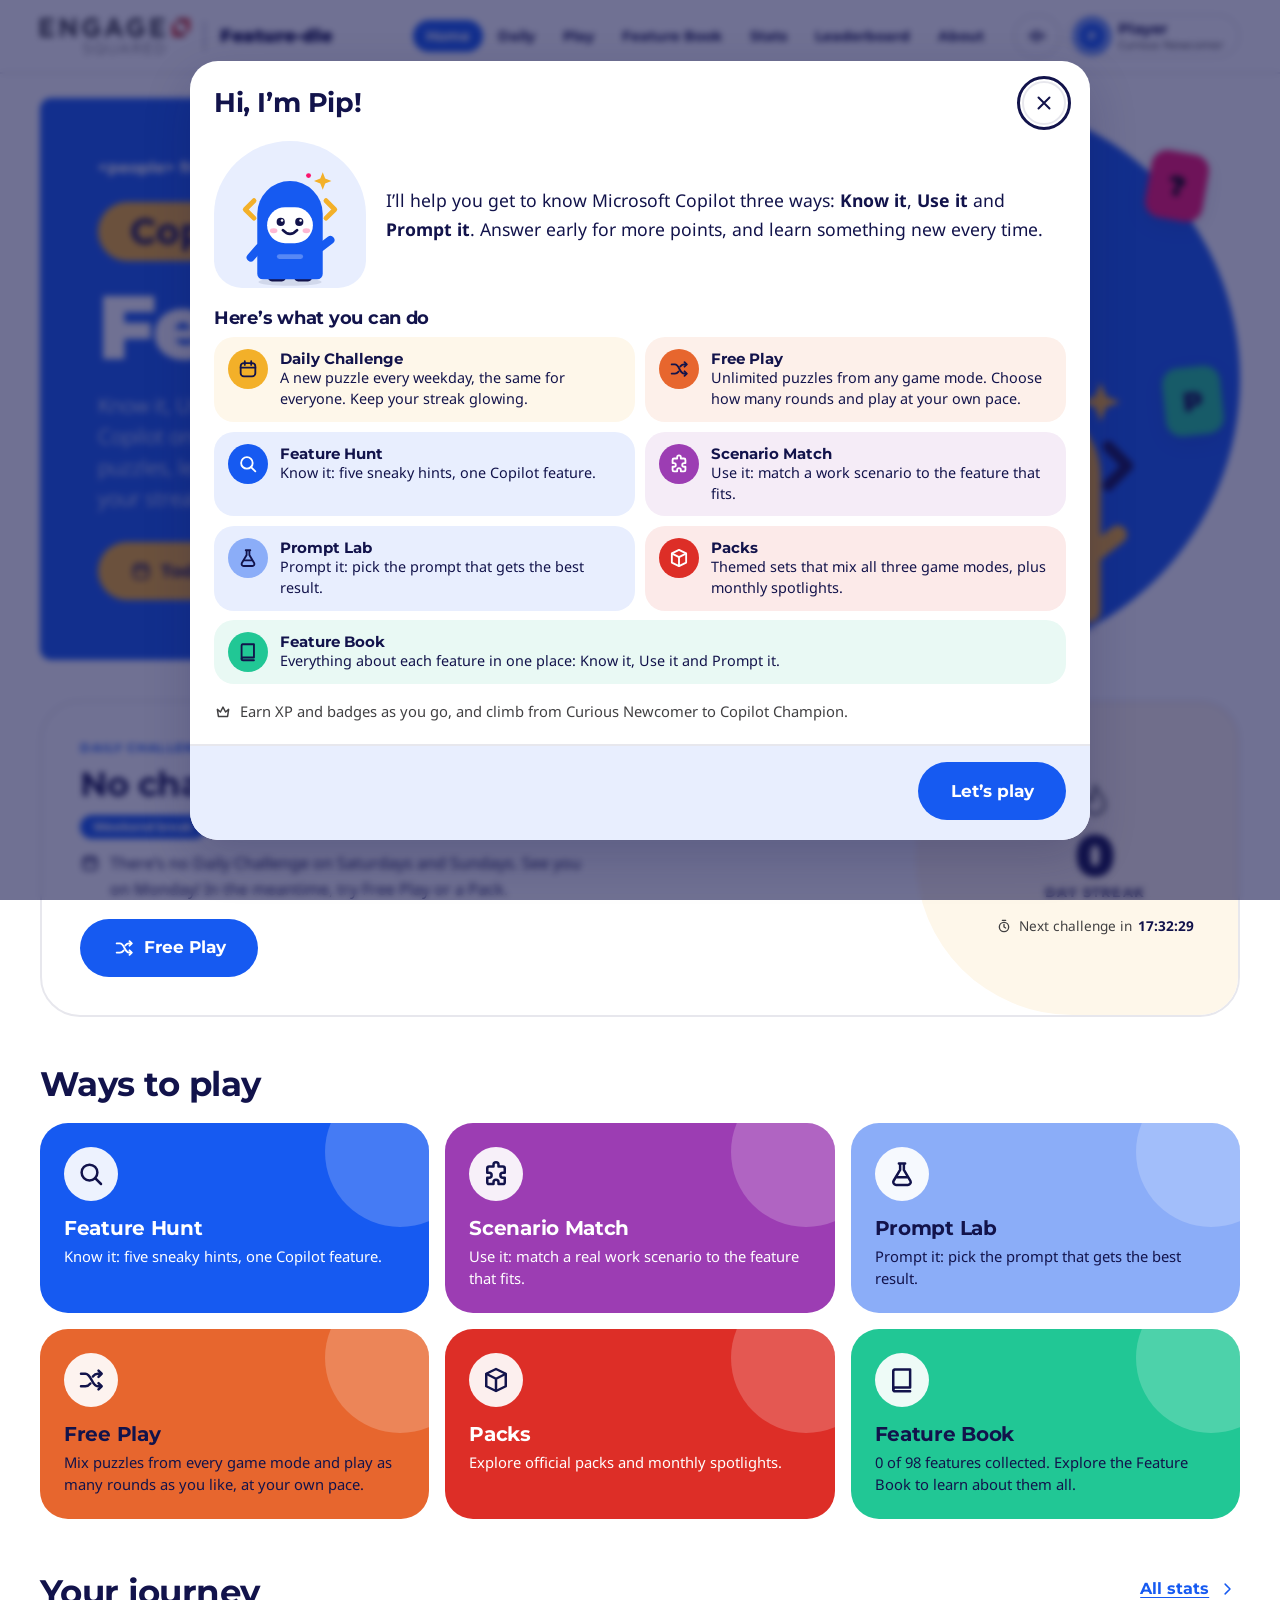
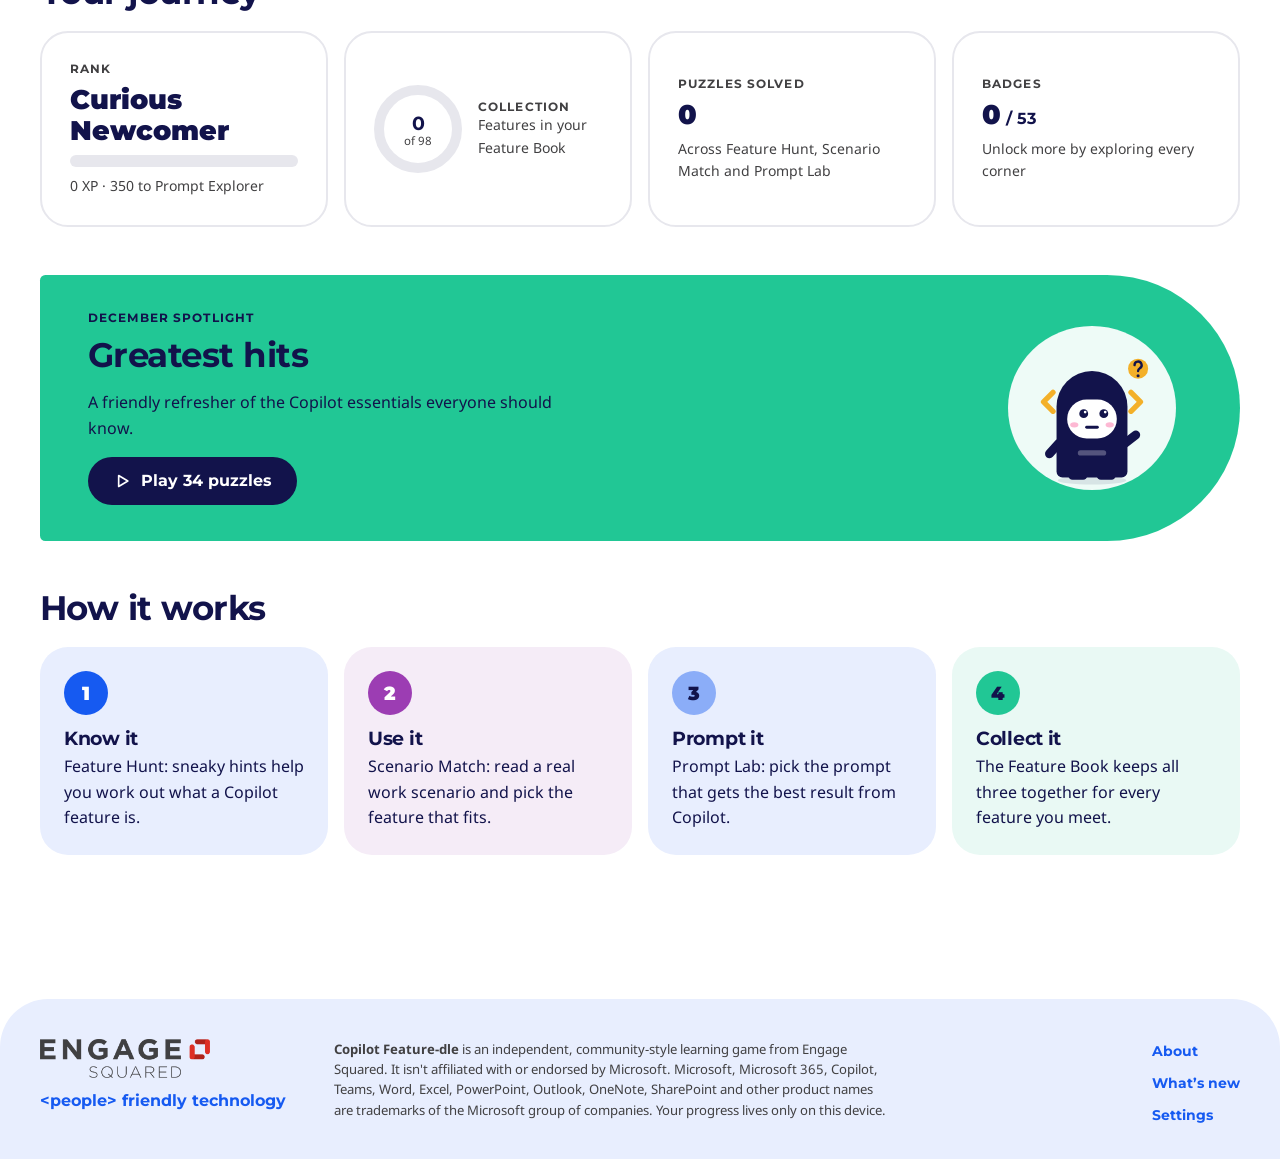
==== commit a43447fc: "Copilot Feature-dle v1.5.1 - Every remaining "level" now says "difficulty" (guess clues and their po" ====
--- a/Copilot-Feature-dle.html
+++ b/Copilot-Feature-dle.html
@@ -1459,7 +1459,7 @@
   <noscript><div class="container"><p><strong>Copilot Feature-dle needs JavaScript.</strong> Please turn it on and refresh to play.</p></div></noscript>
 <script>
 window.FD_DATA = {"schemaVersion":1,"title":"Copilot Feature-dle feature library","updated":"2026-10-23","categories":[{"name":"Copilot Chat","color":"blue","icon":"chat","blurb":"The everyday Copilot conversation: ask questions, draft and create things, search across your work and keep good ideas in Pages and Notebooks."},{"name":"Microsoft 365 Apps","color":"red","icon":"apps","blurb":"Copilot built into the apps you already use, like Word, Excel, PowerPoint, Outlook, OneNote, OneDrive and SharePoint."},{"name":"Teams \u0026 Meetings","color":"purple","icon":"video","blurb":"Copilot in Teams: meeting recaps and notes, calls, chat, live translation and helpers that keep every conversation moving."},{"name":"Agents","color":"orange","icon":"agent","blurb":"Ready-made specialist helpers, like Researcher and Analyst, that take on a whole task for you instead of just answering a question."},{"name":"Studio \u0026 Extensibility","color":"navy","icon":"code","blurb":"The maker side: build, connect and extend your own agents with Copilot Studio, connectors, protocols and developer tools."},{"name":"Security \u0026 Admin","color":"green","icon":"shield","blurb":"How IT keeps Copilot safe and well run: permissions, data protection, governance, reporting and managing agents."},{"name":"Adoption \u0026 Learning","color":"yellow","icon":"graduation","blurb":"Programs, kits and release waves that help people learn Copilot and make it stick across a team."},{"name":"Devices \u0026 Mobile","color":"pink","icon":"mobile","blurb":"Copilot beyond the desktop apps: on your phone, Windows PC and Edge browser, with voice and vision."}],"packs":[{"id":"copilot-essentials","name":"Copilot Essentials","description":"Twelve features to know first, from Copilot Chat and Pages to the Microsoft 365 apps and Teams meetings.","kind":"official","color":"yellow","icon":"star"},{"id":"core","name":"Core library","description":"The full Feature-dle library, from everyday favourites to expert-only gems.","kind":"official","color":"blue","icon":"sparkle"},{"id":"wave-2","name":"Copilot Wave 2","description":"Features that arrived with Wave 2: from Copilot Pages in 2024 to the 2025 spring release.","kind":"official","color":"green","icon":"bolt"},{"id":"wave-3","name":"Copilot Wave 3","description":"The agentic wave announced in 2026: Copilot that does the work, not just the drafting.","kind":"official","color":"pink","icon":"bolt"},{"id":"build","name":"Build Special Edition","description":"The maker, developer and consultant pack: studio, agents, connectors, protocols and platform pieces from the Microsoft Build era.","kind":"official","color":"navy","icon":"code"}],"themes":[{"month":1,"year":2026,"id":"new-year-prompts","title":"New year, new prompts","blurb":"Start the year with sharper prompts. Save, reuse and share the ones that work.","tag":"prompting","color":"blue"},{"month":2,"year":2026,"id":"meetings-that-matter","title":"Meetings that matter","blurb":"Recaps, notes and live help so every meeting ends with clear next steps.","tag":"meetings","color":"purple"},{"month":3,"year":2026,"id":"data-day","title":"Data day","blurb":"From messy spreadsheets to clear stories with Copilot\u0027s number-crunching features.","tag":"data","color":"green"},{"month":4,"year":2026,"id":"agent-season","title":"Agent season","blurb":"Meet the specialist helpers that research, analyse and tackle tasks for you.","tag":"agents","color":"orange"},{"month":5,"year":2026,"id":"build-season","title":"Build season","blurb":"Dive into the maker and developer side: studio, connectors, protocols and more.","tag":"build","color":"navy"},{"month":6,"year":2026,"id":"inbox-zero","title":"Inbox zero","blurb":"Tame the inbox with summaries, drafting help and smarter prioritising.","tag":"email","color":"red"},{"month":7,"year":2026,"id":"collaboration-summer","title":"Collaboration summer","blurb":"Co-create out in the open with Pages, Loop, Whiteboard and friends.","tag":"collaboration","color":"pink"},{"month":8,"year":2026,"id":"back-to-learning","title":"Back to learning","blurb":"Training, adoption and learning resources that help Copilot stick.","tag":"learning","color":"yellow"},{"month":9,"year":2026,"id":"wave-riders","title":"Wave riders","blurb":"Ride the release waves, from Wave 2 to Wave 3 and beyond.","tag":"wave","color":"blue"},{"month":10,"year":2026,"id":"secure-and-sound","title":"Secure \u0026 sound","blurb":"Privacy, permissions and governance, because trust is the foundation of every good Copilot rollout.","tag":"security","color":"purple"},{"month":11,"year":2026,"id":"everyday-automation","title":"Everyday automation","blurb":"Let Copilot take care of the repetitive stuff so you can get on with the interesting bit.","tag":"automation","color":"orange"},{"month":12,"year":2026,"id":"greatest-hits","title":"Greatest hits","blurb":"A friendly refresher of the Copilot essentials everyone should know.","tag":"essentials","color":"green"}],"features":[{"id":"interpreter","name":"Interpreter","aliases":["Interpreter agent","Teams Interpreter","Interpreter in Teams","AI Interpreter"],"difficulty":"Medium","category":"Teams \u0026 Meetings","tags":["meetings","teams","voice","agents"],"packs":["core"],"hints":["I\u0027m a polyglot who never appears on the invite list.","I let people in one meeting speak and listen in different languages.","I do speech-to-speech, not just translated captions.","Find me in a Teams meeting under More actions, then Language and speech.","I can even simulate your own voice when I interpret what you say."],"description":"A Teams agent that interprets what people say in real time, so everyone in a meeting or call can speak and listen in the language they choose. It can even use a simulated version of your own voice.","why":"Language stops being a barrier to joining the conversation, so global teams can meet live without waiting for translated notes or squinting at text captions.","prompt":"I run a weekly project meeting with colleagues who speak English, Japanese and Portuguese. Explain how to turn on Interpreter in Teams and how each person sets the language they speak and the language they want to hear.","learnMore":"https://learn.microsoft.com/en-us/microsoftteams/interpreter-agent-teams","learnLabel":"Microsoft Learn: Interpreter agent in Teams","related":["facilitator"]},{"id":"agent-store","name":"Agent Store","aliases":["Copilot Agent Store","Microsoft 365 Copilot Agent Store","Agents Store","Agent Catalogue"],"difficulty":"Medium","category":"Agents","tags":["agents","adoption","wave"],"packs":["core","wave-2"],"introduced":"2025-04","hints":["Think shop window, but for helpers rather than products.","People come to me to discover assistants from Microsoft, trusted partners and their own colleagues.","If your admin wants a say, my button says Request approval instead of Add.","Find me by choosing Agents in Copilot\u0027s left navigation, then All agents.","I\u0027m the central hub in Copilot for finding and adding agents."],"description":"The central hub in Microsoft Copilot where people discover and add agents from Microsoft, partners and their own organisation. Admins decide which agents are approved, blocked or removed.","why":"Instead of helpful agents being scattered across links and emails, there\u0027s one governed place to find them, so good ones get used and risky ones can be controlled.","prompt":"I\u0027m new to agents. Show me which agents I can add from the Agent Store for research, data analysis and meeting notes, and explain what each one does.","learnMore":"https://learn.microsoft.com/en-us/microsoft-365/copilot/copilot-agent-store","learnLabel":"Microsoft Learn: Agent Store in Microsoft Copilot","related":["agent-builder","researcher"]},{"id":"agent-builder","name":"Agent Builder","aliases":["Copilot Studio agent builder","Copilot Studio lite","Agent builder in Copilot","Microsoft 365 Copilot Agent Builder"],"difficulty":"Medium","category":"Agents","tags":["agents","builders","creation"],"packs":["core","build"],"hints":["No code, no problem: describe what you want in plain English and I\u0027ll set up the rest.","I live right inside Copilot, so makers needn\u0027t leave the chat to create their own helper.","I can ground an agent in files, sites, chats and meetings, then let you try it out.","I have a Configure tab and a Try it tab, but for actions and workflows you copy my agent to Copilot Studio.","I\u0027m the lightweight builder of agents inside Copilot, sometimes nicknamed Copilot Studio lite."],"description":"A lightweight, chat-driven tool inside Microsoft Copilot for creating your own agents. Describe the agent in plain language, add knowledge, test it, then share or publish it.","why":"Anyone can turn a repeatable question-and-answer job into a shared helper without waiting for a developer, which puts automation in the hands of the people who know the work.","prompt":"Create an agent called Leave Buddy that answers staff questions about our leave policy. Use the HR policy document I\u0027ve uploaded as its only source and keep answers short and friendly.","learnMore":"https://learn.microsoft.com/en-us/microsoft-365/copilot/extensibility/agent-builder","learnLabel":"Microsoft Learn: Agent Builder","related":["copilot-studio","declarative-agents"]},{"id":"copilot-studio","name":"Copilot Studio","aliases":["Microsoft Copilot Studio","Power Virtual Agents","PVA","Studio"],"difficulty":"Medium","category":"Studio \u0026 Extensibility","tags":["studio","builders","automation","extensibility"],"packs":["core","build"],"hints":["I\u0027m a workshop where makers build helpers without needing to be developers.","Low-code is my thing: describe, connect and test, then publish to Teams, websites and Copilot.","I bring together agents, workflows and agent flows, plus knowledge, tools and analytics.","I absorbed the capabilities of the old Power Virtual Agents.","Learn calls me a graphical, low-code studio for building and managing AI-powered agents."],"description":"A graphical, low-code studio for building and managing AI-powered agents and workflows. Makers connect knowledge and tools, then publish to channels like Teams, Microsoft Copilot, websites and mobile apps.","why":"Departments and citizen makers can automate real work and customer conversations, with the governance, analytics and testing a business needs.","prompt":"I\u0027m planning an agent in Copilot Studio that answers staff questions about travel policy and raises an approval request. List the knowledge sources, tools and test questions I should set up first.","learnMore":"https://learn.microsoft.com/en-us/microsoft-copilot-studio/fundamentals-what-is-copilot-studio","learnLabel":"Microsoft Learn: What is Copilot Studio?","related":["agent-builder","agent-flows"]},{"id":"declarative-agents","name":"Declarative Agents","aliases":["Declarative agent","Declarative agents for Microsoft 365 Copilot","Declarative copilots"],"difficulty":"Hard","category":"Studio \u0026 Extensibility","tags":["agents","builders","extensibility","developers"],"packs":["core","build"],"hints":["I describe what to do rather than doing it myself: there\u0027s no custom orchestrator inside me.","I run on Copilot\u0027s own brain, using its orchestrator and models.","I\u0027m defined by a purpose, instructions, knowledge and capabilities, kept in a manifest.","Agent Builder makes me for low-code makers; the Agents Toolkit makes me for pro-code developers.","My cousin the custom engine agent brings its own orchestration; I simply declare what I need."],"description":"Agents defined by configuration rather than custom code: you declare their purpose, instructions, knowledge and capabilities, and Microsoft 365 Copilot\u0027s own orchestrator and models do the rest.","why":"You get tailored, governed assistants that feel native in Copilot, without building or hosting your own AI stack.","prompt":"I\u0027m a developer. Outline the parts of a declarative agent manifest for a sales-playbook assistant: name, instructions, knowledge sources and capabilities, plus how I\u0027d test it before publishing.","learnMore":"https://learn.microsoft.com/en-us/microsoft-365/copilot/extensibility/overview-declarative-agent","learnLabel":"Microsoft Learn: Declarative agents","related":["custom-engine-agents","agent-builder"]},{"id":"custom-engine-agents","name":"Custom Engine Agents","aliases":["Custom engine agent","Custom engine copilots","Bring your own agent"],"difficulty":"Expert","category":"Studio \u0026 Extensibility","tags":["agents","developers","extensibility"],"packs":["core","build"],"introduced":"2025-07","hints":["I bring my own brain to the party instead of borrowing Copilot\u0027s.","My makers keep full control of orchestration, models and data connections.","I can be built low-code in Copilot Studio, pro-code with the Agents Toolkit, or by bringing a Foundry agent along.","Once approved I turn up in the Agent Store, and I can message people proactively.","Unlike my declarative cousin, I run on an engine my makers choose."],"description":"Agents that bring their own orchestration, AI models and data integrations into Microsoft 365 Copilot, Teams and other channels, instead of using Microsoft 365 Copilot\u0027s orchestrator.","why":"When a business needs its own models, workflows or integrations, it can still deliver the result inside Copilot, where people already work.","prompt":"I\u0027m an architect. Compare when to build a declarative agent versus a custom engine agent for a claims-triage assistant, covering orchestration, models, hosting and licensing questions.","learnMore":"https://learn.microsoft.com/en-us/microsoft-365/copilot/extensibility/overview-custom-engine-agent","learnLabel":"Microsoft Learn: Custom engine agents","related":["declarative-agents","m365-agents-sdk"]},{"id":"copilot-connectors","name":"Copilot Connectors","aliases":["Microsoft Graph connectors","Graph connectors","Microsoft 365 Copilot connectors","Copilot connector"],"difficulty":"Hard","category":"Studio \u0026 Extensibility","tags":["knowledge","search","extensibility","admin"],"packs":["core","build"],"introduced":"2025-05","hints":["I\u0027m a bridge to data that lives beyond Microsoft 365.","Permissions are my superpower: people only see what they could already see in the source.","Some of me index content into the graph; others fetch it live over MCP without indexing.","Prebuilt versions of me cover popular tools like Salesforce, ServiceNow and Confluence.","I used to be called Microsoft Graph connectors until Build 2025 gave me a new name."],"description":"Connectors that bring external data from SaaS apps, file shares, databases and on-premises systems into Microsoft Copilot and Microsoft Search. They either index content into Microsoft Graph or fetch it live, while respecting source permissions.","why":"Copilot\u0027s answers are only as good as the knowledge it can reach. Connectors bring the rest of the business into the conversation, safely.","prompt":"We store our product documentation in Confluence. Explain how Copilot connectors could make that knowledge available in Copilot, including who needs to configure what and how permissions are respected.","learnMore":"https://learn.microsoft.com/en-us/microsoft-365/copilot/connectors/overview","learnLabel":"Microsoft Learn: Copilot connectors","related":["mcp-support","copilot-studio"]},{"id":"agent-flows","name":"Agent Flows","aliases":["Agent flow","Copilot Studio flows","Flows in Copilot Studio"],"difficulty":"Hard","category":"Studio \u0026 Extensibility","tags":["automation","studio","builders"],"packs":["core","build"],"introduced":"2025-04","hints":["Same input, same output: predictability is my whole personality.","I start with a trigger and need at least one action.","Agents can call me as a tool, and I can include AI steps and human approvals.","A classic example of my work: extract invoice data, validate it, then route it for approval.","A Power Automate cloud flow can be converted into me, and I live in Copilot Studio."],"description":"Deterministic automations built in Copilot Studio from a trigger and actions, optionally with AI steps, human approvals and connectors. Agents can call them as tools.","why":"Some work needs the same result every time. Agent flows give agents a reliable way to handle those steps.","prompt":"Help me design an agent flow in Copilot Studio that takes a submitted invoice, extracts the key fields, checks them against our supplier list and sends an approval request. List the trigger and each action.","learnMore":"https://learn.microsoft.com/en-us/microsoft-copilot-studio/flows-overview","learnLabel":"Microsoft Learn: Agent flows","related":["copilot-studio","computer-use"]},{"id":"computer-use","name":"Computer Use","aliases":["Computer use in Copilot Studio","Computer-Using Agent","CUA"],"difficulty":"Hard","category":"Studio \u0026 Extensibility","tags":["automation","studio","windows","agents"],"packs":["core","build"],"introduced":"2025-05","hints":["I click and type so the humans don\u0027t have to.","I work with websites and desktop apps on a Windows machine, even ones with no API.","I pair vision with reasoning, so I keep going when a button moves or a screen changes.","My chat shows my reasoning and screenshots, and Stop testing halts everything on the machine.","Think of me as the tool that lets an agent operate the computer itself."],"description":"A Copilot Studio tool that lets an agent operate websites and desktop apps on a Windows machine by seeing the screen and using a virtual mouse and keyboard, following instructions given in plain language.","why":"Plenty of business systems have no API. This lets agents automate those screens too, without brittle scripts that break when the interface changes.","prompt":"Plan how an agent that can use a computer could enter approved purchase orders into our legacy accounting app. Which steps could it handle, and what should a person review?","learnMore":"https://learn.microsoft.com/en-us/microsoft-copilot-studio/computer-use","learnLabel":"Microsoft Learn: Computer use in Copilot Studio","related":["agent-flows"]},{"id":"multi-agent-orchestration","name":"Multi-Agent Orchestration","aliases":["Multi agent orchestration","Multi-agent systems","Child agents","Connected agents"],"difficulty":"Expert","category":"Studio \u0026 Extensibility","tags":["agents","studio","builders","extensibility"],"packs":["core","build"],"introduced":"2025-05","daily":false,"hints":["I\u0027m about teamwork between agents, not one agent doing everything.","A main agent can hand a conversation to a specialist, then carry on afterwards.","My helpers can be lightweight children inside the agent, other agents in the environment, or external ones.","Learn warns that adding more agents adds latency and widens testing and governance.","Several agents, one conductor: I\u0027m Copilot Studio\u0027s way of orchestrating them."],"description":"Copilot Studio\u0027s ability for a main agent to delegate work to other agents: child agents inside it, other Copilot Studio agents, or external agents over A2A or from Foundry.","why":"Splitting a big solution into focused agents keeps each one simpler to build, test and govern, and lets teams reuse specialists.","prompt":"We want one front-door agent that routes to separate HR, IT and finance agents. Explain how multi-agent orchestration in Copilot Studio could work and the trade-offs of child versus connected agents.","learnMore":"https://learn.microsoft.com/en-us/microsoft-copilot-studio/authoring-add-other-agents","learnLabel":"Microsoft Learn: Add other agents","related":["copilot-studio","agent-flows"]},{"id":"copilot-tuning","name":"Copilot Tuning","aliases":["Microsoft Copilot Tuning","Microsoft 365 Copilot Tuning","Model tuning"],"difficulty":"Expert","category":"Studio \u0026 Extensibility","tags":["agents","builders","extensibility","build"],"packs":["core","build"],"introduced":"2025-05","daily":false,"hints":["I teach a model your house style, using your own data.","What I tune stays private to you, inside the Microsoft 365 trust boundary.","I can adapt the context I\u0027m given, the tools I use or the model\u0027s own weights.","I make agents that sound like your organisation for jobs like drafting documents and answering expert questions.","Announced at Build 2025, I\u0027m all about turning a general model into your own."],"description":"An early-access capability for tuning models on your own organisational data to build task-specific agents that reflect your terminology, tone and quality standards, inside the Microsoft 365 trust boundary.","why":"A generic model doesn\u0027t know how your firm writes or what good looks like. Tuning teaches agents your standards.","prompt":"We\u0027re considering Copilot Tuning for contract drafting. List the data we\u0027d need to gather, the review steps for quality, and the governance questions to ask before we start.","learnMore":"https://learn.microsoft.com/en-us/microsoft-365/copilot/copilot-tuning-overview","learnLabel":"Microsoft Learn: Copilot Tuning","related":["agent-builder","copilot-studio"]},{"id":"mcp-support","name":"MCP Support","aliases":["Model Context Protocol","MCP","MCP servers","MCP tools","MCP in Copilot Studio"],"difficulty":"Hard","category":"Studio \u0026 Extensibility","tags":["extensibility","developers","studio","build"],"packs":["core","build"],"introduced":"2025-03","hints":["I\u0027m a standard handshake between agents and the tools they use.","I have three building blocks, tools, resources and prompts, and Copilot Studio supports two of them.","I ride on connector infrastructure, so data loss prevention and VNet integration still apply.","An agent needs generative orchestration before it can call my tools.","Spell out my three letters: Model, Context, Protocol."],"description":"Support for the open Model Context Protocol, so agents can discover and call tools and resources exposed by MCP servers. Copilot Studio can add existing servers or publish your own.","why":"One open standard means agents can plug into many tools without custom glue for each, while makers keep enterprise controls.","prompt":"Explain what an MCP server is and how I could add one to a Copilot Studio agent so it can look up open support tickets. Mention authentication and any admin controls.","learnMore":"https://learn.microsoft.com/en-us/microsoft-copilot-studio/agent-extend-action-mcp","learnLabel":"Microsoft Learn: MCP in Copilot Studio","related":["copilot-connectors","copilot-studio"]},{"id":"m365-agents-toolkit","name":"Agents Toolkit","aliases":["Microsoft 365 Agents Toolkit","Teams Toolkit","M365 Agents Toolkit"],"difficulty":"Hard","category":"Studio \u0026 Extensibility","tags":["developers","builders","extensibility","build"],"packs":["core","build"],"introduced":"2025-05","hints":["I changed my name but kept my toolbox.","I\u0027m pro-code tooling: templates, debugging, provisioning and publishing for builders of agents and apps.","You\u0027ll find me in VS Code and Visual Studio, and I come with a command line too.","I\u0027m free, and I play nicely with the Agents SDK, the Agents Playground and Azure AI Foundry.","Once I was Teams-flavoured; now I\u0027m all about agents."],"description":"Microsoft\u0027s free pro-code toolkit, formerly Teams Toolkit, for building, debugging, testing and publishing agents and apps for Microsoft 365 Copilot, Teams and Microsoft 365.","why":"Developers get one toolkit from first template to published agent, instead of stitching tools together.","prompt":"I\u0027m new to the Microsoft 365 Agents Toolkit. Walk me through creating, debugging and publishing a declarative agent that answers questions from our SharePoint product docs.","learnMore":"https://learn.microsoft.com/en-us/microsoftteams/platform/toolkit/agents-toolkit-fundamentals","learnLabel":"Microsoft Learn: Agents Toolkit","related":["m365-agents-sdk","declarative-agents"]},{"id":"researcher","name":"Researcher","aliases":["Researcher agent","Copilot Researcher","Microsoft Copilot Researcher","Microsoft 365 Copilot Researcher"],"difficulty":"Medium","category":"Agents","tags":["agents","search","knowledge"],"packs":["core","copilot-essentials"],"introduced":"2025-03","hints":["I\u0027m not a quick-answer chatbot. I\u0027d rather vanish for a while and come back with footnotes.","Hand me a big, thorny question and I\u0027ll comb through your work content and the open web.","I may ask clarifying questions first, so you can steer my plan before I begin.","Find me under Agents in the left navigation, or @-mention me in a regular Copilot chat.","I was announced alongside Analyst as a reasoning agent: complex question in, source-cited research report out."],"description":"A Copilot reasoning agent for big, complex questions. It may ask clarifying questions, then works through your files, emails, meetings, chats and the web, and returns an organised, source-cited report with charts and visuals.","why":"It does the slow legwork of gathering and weighing sources across your work data and the web, so you start from a structured, cited report and spend your time on judgement.","prompt":"Prepare a briefing on Contoso ahead of our renewal call on Friday. Look at our recent emails, meeting notes and shared files, plus current public news, and finish with three risks and three opportunities. Ask me any clarifying questions first.","learnMore":"https://learn.microsoft.com/en-us/microsoft-365/copilot/researcher-agent","learnLabel":"Microsoft Learn: Researcher agent","related":["analyst","copilot-cowork"]},{"id":"analyst","name":"Analyst","aliases":["Analyst agent","Copilot Analyst","Microsoft Copilot Analyst","Microsoft 365 Copilot Analyst"],"difficulty":"Medium","category":"Agents","tags":["agents","data","analysis"],"packs":["core"],"introduced":"2025-03","hints":["Give me a messy pile of rows and columns and I\u0027ll coax a story out of it.","I reason through your question in as many steps as it takes, then report trends and outliers.","Behind the scenes I write and run Python, and you can watch the code in real time.","Find me under Agents in the left navigation; attach files with the \u0027+\u0027 next to the prompt box.","Microsoft says I think like a skilled data scientist: I analyse your Excel and CSV files."],"description":"A Copilot reasoning agent that works like a data analyst. Attach spreadsheets or CSV files, ask a question, and it reasons step by step, runs Python you can watch, and returns insights with charts and tables.","why":"Go from a raw data file to trends, outliers and charts without building formulas yourself. Because you can watch the code it runs, you can check the working before you trust the answer.","prompt":"Using the attached files, identify our top-performing products based on customer engagement, flag any outliers, and chart the monthly trend. Explain your reasoning step by step so I can check it.","learnMore":"https://support.microsoft.com/en-us/microsoft-365-copilot/get-started-with-analyst-in-microsoft-365-copilot","learnLabel":"Microsoft Support: Get started with Analyst","related":["researcher","copilot-cowork"]},{"id":"facilitator","name":"Facilitator","aliases":["Facilitator agent","Microsoft Facilitator","@Facilitator","Facilitator in Teams"],"difficulty":"Hard","category":"Teams \u0026 Meetings","tags":["meetings","teams","collaboration","agents"],"packs":["core"],"hints":["I\u0027m the one at the table who watches the clock, so nobody else has to.","I keep a meeting on track by taking notes, answering questions and drafting documents as it happens.","Unlike Copilot in Teams, anything you ask me is visible to everyone in the meeting.","You\u0027ll find me on a meeting\u0027s Notes tab, in meeting chat via @-mention, and in Teams Rooms.","I\u0027m the Teams agent that facilitates meetings with live notes everyone can edit, agenda timers and Word drafts."],"description":"An AI agent for Teams meetings and Teams Rooms that helps keep discussions on track. It keeps collaborative live notes, tracks agenda time, answers questions from meeting and web content, and can draft Word documents during or after the meeting.","why":"Nobody gets stuck being the scribe, and everyone works from the same live notes, agenda and timer, so the conversation stays focused and on schedule.","prompt":"@Facilitator Add \u0027budget review\u0027 and \u0027launch risks\u0027 to the agenda, then once we wrap up, draft a Word document of what we decided.","learnMore":"https://learn.microsoft.com/en-us/microsoftteams/facilitator-teams","learnLabel":"Microsoft Learn: Facilitator in Teams","related":["interpreter","planner-agent"]},{"id":"planner-agent","name":"Planner Agent","aliases":["Project Manager agent","Project Manager","Microsoft Planner Agent"],"difficulty":"Hard","category":"Agents","tags":["agents","automation","collaboration"],"packs":["core"],"hints":["I\u0027m assignable like any teammate, but you won\u0027t find me on the org chart.","Assign me a task and I\u0027ll draft the work, while you stay assigned too to follow along.","I can write status reports for the last week, fortnight, month or quarter, in a length you choose.","Board view can group tasks by AI agent progress: pending, assigned to me, couldn\u0027t complete, ready for review.","Formerly the Project Manager agent, I now carry Planner\u0027s name and a matching icon."],"description":"An AI agent built into Microsoft Planner that you can assign tasks to. It drafts the work for you to review, writes status reports from your plan data and, in premium plans, can turn a high-level goal into tasks.","why":"Routine project admin, such as drafting task output and writing status updates, can be handed to an agent, leaving the team more time for the work that needs people.","prompt":"Draft a one-page announcement of our new returns process: what changes, who is affected and the key dates. Use the policy document I\u0027ve uploaded as your source and note anything you couldn\u0027t confirm.","learnMore":"https://support.microsoft.com/en-us/planner/copilot/access-planner-agent","learnLabel":"Microsoft Support: Access Planner Agent","related":["facilitator","agent-flows"]},{"id":"employee-self-service-agent","name":"Employee Self-Service agent","aliases":["Employee Self-Service","ESS agent","ESS","Employee Self Service agent","Employee Self-Service Agent in M365 Copilot"],"difficulty":"Expert","category":"Agents","tags":["agents","studio","knowledge","automation"],"packs":["core"],"daily":false,"hints":["I\u0027m a head start, not a blank page: organisations add their own knowledge and systems.","People ask me about policies, benefits or a stubborn laptop, and I can raise a ticket.","I come with ready-made scenarios for Workday and ServiceNow: getting, creating and updating cases.","Staff meet me inside Microsoft Copilot, mobile app included, as an agent their organisation publishes.","Think HR and IT self-service, packaged as prebuilt agent starters that organisations deploy through Copilot Studio."],"description":"A prebuilt set of agent starters for HR and IT that organisations deploy through Copilot Studio. Employees ask questions in Microsoft Copilot, from policies and benefits to IT troubleshooting, and can take actions in systems such as Workday and ServiceNow.","why":"Staff can ask a question or start an HR or IT request in the Copilot they already use, without hunting for the right portal, while organisations start from a prebuilt starter rather than building from scratch.","prompt":"How much parental leave am I entitled to under our policy, and what do I need to submit? If a case needs to be raised, please start it for me.","learnMore":"https://learn.microsoft.com/en-us/microsoft-365/copilot/employee-self-service/declarative-agent-overview","learnLabel":"Microsoft Learn: Employee Self-Service agent","related":["copilot-studio","declarative-agents","custom-engine-agents"]},{"id":"agent-registry","name":"Agent Registry","aliases":["Registry","Microsoft 365 agent registry","M365 Agent Registry","Agent inventory"],"difficulty":"Expert","category":"Security \u0026 Admin","tags":["agents","governance","admin"],"packs":["core"],"hints":["I\u0027m the admin\u0027s roll call, not the shop window.","I give admins one central place to monitor, manage and govern every agent available to their organisation.","My summary cards count everything, the ownerless and the unmanaged.","You\u0027ll find me in the Microsoft 365 admin center under Agents, then All Agents.","I\u0027m the \u0027registry\u0027: one list of every agent your organisation can use, with owner, publisher type and status."],"description":"The Microsoft 365 admin center\u0027s central list of every agent available to your organisation, showing ownership, publisher type and status. Admins can filter and export it to monitor, manage and govern agents, and tenants with the right licence also see risk signals.","why":"Agents can come from Microsoft, partners and colleagues, so IT needs one place to see what exists, who owns it and what\u0027s unmanaged. That visibility makes it easier to keep agents under control.","prompt":"I\u0027m a Microsoft 365 admin. Give me a weekly checklist for reviewing the agent registry: how to spot agents without owners or unmanaged agents, which filters to use, and what to do before blocking or deleting an agent.","learnMore":"https://learn.microsoft.com/en-us/microsoft-365/admin/manage/agent-registry?view=o365-worldwide","learnLabel":"Microsoft Learn: Agent registry"},{"id":"champion-community","name":"Champion Program","aliases":["Microsoft 365 Champion Program","Microsoft 365 Champion community","Copilot Champions","Champions community","AI Champions"],"difficulty":"Hard","category":"Adoption \u0026 Learning","tags":["adoption","learning"],"packs":["core"],"daily":false,"hints":["I\u0027m a club for the colleague who always says, \u0027Here, let me show you.\u0027","I\u0027m for people who blend tech know-how with people skills to help colleagues adopt Microsoft 365 and Copilot.","My calls go by \u0027Driving Adoption\u0027, and recordings let you catch up on demand.","I\u0027m filed under Training on Microsoft\u0027s Adoption site, yet I\u0027m a network of peers, not a course.","A short sign-up form is all it takes to become a Champion yourself."],"description":"A free Microsoft community and resource hub for the people who help colleagues adopt Microsoft 365 and Copilot. Members get peer networking, an adoption asset library, Microsoft experts, community calls and a forum.","why":"New tools stick when someone down the hall can show you how. The community gives those helpers peers, adoption assets and Microsoft experts, so good habits spread through the organisation.","prompt":"I\u0027m setting up an AI Champions network for about 800 staff. Help me draft a one-page role charter (purpose, expectations, what Champions don\u0027t do) and a short email inviting people to join.","learnMore":"https://adoption.microsoft.com/en-us/become-a-champion/","learnLabel":"Microsoft Adoption: Become a Champion","related":["copilot-success-kit","copilot-academy"]},{"id":"channel-agent-teams","name":"Channel Agent","aliases":["Channel agent in Teams","Channel Agent in Microsoft Teams","Channel Agent for Teams channels","Teams Channel Agent","Channel Agents"],"difficulty":"Hard","category":"Teams \u0026 Meetings","tags":["teams","agents","collaboration","meetings"],"packs":["core"],"daily":false,"hints":["I take my name from the place I live, not from a person.","I flag deadlines and answer questions about the work, as a domain expert for one team.","I draft status reports as Loop files, ready for your team to review and customise.","Unlike Facilitator, which belongs to a single meeting, I belong to one place where a team works.","A Teams channel can have only one of me: its own dedicated AI expert."],"description":"Gives a Teams channel its own AI expert, currently in public preview. It draws on the channel\u0027s messages, files and approved meeting summaries to answer questions, flag deadlines, draft status reports and create tasks.","why":"Project knowledge often sits in scattered threads and files. A dedicated expert for the channel can answer questions from that material and draft status updates, so people spend less time chasing colleagues for the latest.","prompt":"Draft this week\u0027s status report for our team: summarise progress since Monday, flag any deadlines at risk, and list the open tasks with their owners.","learnMore":"https://support.microsoft.com/en-us/teams/chat-channels/get-started-with-channel-agent-for-teams-channels","learnLabel":"Microsoft Support: Channel Agent","related":["facilitator","planner-agent"]},{"id":"copilot-academy","name":"Copilot Academy","aliases":["Microsoft Copilot Academy","Viva Learning Copilot Academy","Microsoft 365 Copilot Academy"],"difficulty":"Medium","category":"Adoption \u0026 Learning","tags":["learning","adoption"],"packs":["core"],"hints":["I\u0027m a school whose door is open by default: everyone with Microsoft 365 can walk in.","Microsoft has already curated my lessons, so nobody has to build an AI curriculum from scratch.","Admins with a Viva licence can duplicate me, swap in their own learning paths and publish to groups.","I\u0027m sometimes mistaken for Microsoft Learn, but I live in Viva Learning and borrow its lessons.","Graduation caps optional: my name ends with \u0027Academy\u0027, and my lessons are all about AI."],"description":"Officially called Microsoft Copilot Academy, this is a ready-made, Microsoft-curated learning academy inside Viva Learning, with structured Copilot learning paths. Knowledge admins can restrict it to Copilot-licensed users, and admins with a Viva licence can duplicate and customise it.","why":"People get more from Copilot when they know how to use it well. The Academy gives everyone ready-made lessons inside Viva Learning, and gives admins a head start on staff training.","prompt":"I\u0027m a Knowledge admin rolling out Copilot to 300 staff. Draft a plan for introducing Microsoft Copilot Academy in Viva Learning: who gets access, how to customise it for finance and sales, and a short Teams announcement.","learnMore":"https://learn.microsoft.com/en-us/viva/learning/academy-copilot","learnLabel":"Microsoft Learn: Microsoft Copilot Academy","related":["copilot-prompt-gallery","champion-community"]},{"id":"copilot-chat","name":"Copilot Chat","aliases":["Microsoft Copilot Chat","Microsoft 365 Copilot Chat","Business Chat","BizChat"],"difficulty":"Easy","category":"Copilot Chat","tags":["chat","essentials"],"packs":["core","copilot-essentials"],"introduced":"2023-03","hints":["I\u0027m not a search tab, a canvas or a notebook; I\u0027m the one you simply talk to.","I answer, draft and summarise using the web and, with one toggle on, your work data.","Type a slash and I\u0027ll let you point me at one specific file, person or meeting.","I\u0027ve swapped name tags: my first said \u0027Business\u0027, a later one said \u0027365\u0027.","I\u0027m the Copilot you chat with, on the web, on your phone, and inside Teams and Outlook."],"description":"The conversational assistant in the Copilot app, Outlook, Teams and Office: speak or type a request and it drafts, summarises and answers using the web and, via Work IQ, your work data. Once called Business Chat, then Microsoft 365 Copilot Chat.","why":"Instead of hunting through inboxes and folders, you just ask. It can draft, summarise and answer from the web and the work you already have access to, so you spend your time deciding, not digging.","prompt":"Goal: draft a 150-word update for my leadership team. Context: we\u0027re two weeks from launching our new onboarding portal. Details: friendly, plain English, flag one risk and one decision we need from them. Data: the launch plan file and last Tuesday\u0027s project meeting.","learnMore":"https://support.microsoft.com/en-us/microsoft-365-copilot/get-started-with-microsoft-365-copilot-chat","learnLabel":"Microsoft Support: Copilot Chat","related":["copilot-search","copilot-pages","copilot-notebooks"]},{"id":"copilot-controls","name":"Copilot Control System","aliases":["Copilot controls","CCS","Microsoft Copilot Control System"],"difficulty":"Expert","category":"Security \u0026 Admin","tags":["governance","admin"],"packs":["core"],"daily":false,"hints":["I\u0027m not a switch, a product or a licence - think of me as an umbrella.","I help IT and security teams secure, manage and measure Copilot and agents as they scale.","I rest on three pillars: security and governance, management, and measurement and reporting.","The admin center\u0027s Copilot \u003e Settings page is where admins change things; I\u0027m the bigger picture around it.","Microsoft\u0027s pages use two names for me, and one of them ends in \u0027System\u0027."],"description":"Microsoft\u0027s umbrella framework of guides and tools for securing, managing and measuring Microsoft 365 Copilot, Copilot Chat and Microsoft Copilot Studio, built on three pillars. Microsoft\u0027s pages use both \u0027Copilot Control System\u0027 and \u0027Copilot controls\u0027.","why":"Rolling Copilot and agents out across a whole company is smoother when security, settings and usage reporting follow one plan. IT gets clear guardrails, and the business can scale with confidence.","prompt":"I\u0027m the IT admin for a 2,000-person company about to roll out Microsoft 365 Copilot. Using the three pillars of Copilot controls (security and governance, management, measurement and reporting), draft a 30-60-90 day plan with owners and the first checks to run.","learnMore":"https://adoption.microsoft.com/en-us/copilot/copilot-controls/","learnLabel":"Microsoft Adoption: Copilot controls","related":["copilot-dashboard","purview-for-copilot"]},{"id":"copilot-create","name":"Copilot Create","aliases":["Create","Create in the Microsoft Copilot app","Create in the Microsoft 365 Copilot app"],"difficulty":"Medium","category":"Copilot Chat","tags":["creation"],"packs":["core","wave-2"],"introduced":"2025-04","hints":["I\u0027m a workshop where a single sentence does the heavy lifting.","I turn what you describe into visuals or written drafts.","Whatever I make, you can edit it and save it to your Library.","Look behind the \u0027Apps and more\u0027 icon at the top left of the Copilot app.","My name is the verb for making something new: posters, banners, videos and more."],"description":"A creation hub in the Microsoft Copilot app. Describe an image, banner, poster, video, infographic, story or form, or start from a template, and Copilot makes it for you to edit and save to your Library.","why":"Get a first draft of a visual or a written piece just by describing it, then refine it. Official Brand Kits help keep it on brand when your organisation provides one.","prompt":"Create a wide banner for our customer webinar \u0027Budgeting basics\u0027 in a clean, friendly style, using calm blues and leaving space on the left for the title text.","learnMore":"https://support.microsoft.com/en-us/microsoft-365-copilot/get-started-with-create-in-the-microsoft-365-copilot-app","learnLabel":"Microsoft Support: Get started with Create","related":["copilot-pages"]},{"id":"copilot-dashboard","name":"Copilot Dashboard","aliases":["Copilot Analytics","Viva Insights Copilot Dashboard","Microsoft Copilot Dashboard"],"difficulty":"Hard","category":"Security \u0026 Admin","tags":["analytics","adoption","admin"],"packs":["core"],"hints":["Think of me as a four-part report card on an organisation\u0027s AI journey.","I help leaders judge if Copilot is landing: are people ready, using it, gaining from it, happy?","My readiness, adoption and impact pages each look back over the previous 28 days.","I\u0027m often mixed up with the Microsoft 365 admin center\u0027s simpler Copilot usage reports, but I live elsewhere.","Find me in Viva Insights\u0027 left navigation, under a name ending in \u0027Dashboard\u0027."],"description":"A Viva Insights dashboard that tracks four things: how ready your organisation is for Copilot, how people are adopting it, what impact it\u0027s having and how people feel about it. It covers Copilot Chat usage too.","why":"Rolling out AI is easier to steer when readiness, usage, impact and feelings are visible in one place. Leaders can back what\u0027s working and show the value with evidence, not hunches.","prompt":"Help me prepare a 10-minute update for our leadership team on Copilot adoption. Using the four categories in the Copilot Dashboard (readiness, adoption, impact and sentiment), outline the questions to answer, the numbers to show and the actions to recommend.","learnMore":"https://learn.microsoft.com/en-us/viva/insights/org-team-insights/copilot-dashboard","learnLabel":"Microsoft Learn: Copilot Dashboard","related":["copilot-controls"]},{"id":"copilot-in-edge","name":"Copilot in Edge","aliases":["Edge Copilot","Copilot Mode in Edge","Copilot in Microsoft Edge","Browse with Copilot"],"difficulty":"Medium","category":"Devices \u0026 Mobile","tags":["chat","windows"],"packs":["core"],"daily":false,"hints":["I do my work in plain sight, and you can grab the wheel whenever you like.","I can summarise the page you\u0027re on and compare it with your other open tabs.","I\u0027ll ask for your attention before buying, booking, sending an email or deleting a calendar event.","I\u0027m not the Copilot app on Windows; I live inside a web browser instead.","Click my icon at the top right of Microsoft Edge to chat about the page you\u0027re on."],"description":"Copilot built into Microsoft Edge has a side pane that chats about the page you\u0027re on, summarises it and compares tabs. Browse with Copilot, which is experimental, can also click and type in your tabs while you watch.","why":"Instead of juggling tabs and copy-pasting into another app, you can ask about the page in front of you. With a work account, enterprise data protection applies, shown by a shield icon.","prompt":"Summarise this page in five bullet points, then compare it with my other open tabs and tell me which supplier has the best delivery terms.","learnMore":"https://explore.microsoft.com/en-us/edge/copilot","learnLabel":"Microsoft Edge: Copilot in Edge"},{"id":"copilot-in-forms","name":"Copilot in Forms","aliases":["Forms","Copilot in Microsoft Forms","Forms Copilot"],"difficulty":"Medium","category":"Microsoft 365 Apps","tags":["creation","collaboration"],"packs":["core"],"hints":["I\u0027m a ghostwriter for questions that other people will end up answering.","Describe what you want to find out and I\u0027ll propose a title, questions and answer options.","I can review a draft for leading or double-barrelled questions and suggest improvements.","I\u0027m not the agent that makes surveys from chat; I\u0027m built into the survey-and-quiz app itself.","Start a new survey or quiz in Microsoft Forms, describe it, and I\u0027ll draft the lot."],"description":"Describe the survey or quiz you need and Copilot drafts a title, questions and answer options. It can also review your questions, help you share the form, and summarise the responses into key findings and insights.","why":"A blank form is slow to build and easy to get wrong. Copilot gives you a solid first draft, reviews your questions and turns piles of responses into insights you can act on.","prompt":"Create a short employee pulse survey about workload, team communication and career growth. Keep the wording neutral and avoid leading or double-barrelled questions.","learnMore":"https://support.microsoft.com/en-us/Forms/welcome-to-copilot-in-forms","learnLabel":"Microsoft Support: Copilot in Forms"},{"id":"copilot-in-loop","name":"Copilot in Loop","aliases":["Loop","Copilot in Loop workspaces","Loop Copilot","Copilot for Loop"],"difficulty":"Hard","category":"Microsoft 365 Apps","tags":["collaboration"],"packs":["core"],"daily":false,"hints":["Part of my toolkit was boxed up on purpose; Microsoft plans to bring some back.","I can recap the changes made on a page.","In meetings I generate collaborative notes with suggested tasks, shareable as components.","Copilot Pages is built on the same technology as the app I live in.","Find me behind the upper-right Copilot button of a page in Microsoft\u0027s Loop app."],"description":"Copilot inside the Loop app lets licensed users ask web or work questions in a chat and insert answers onto a page, recap page changes, and generate collaborative notes in meetings. Microsoft has trimmed some features while aligning Loop with Copilot Pages.","why":"Shared pages change fast. A quick recap and auto-drafted meeting notes with suggested tasks keep everyone in step, and colleagues without a Copilot licence can still view and edit what Copilot created.","prompt":"Give me five short bullet points on best practice for onboarding remote new starters, with one sentence on why each matters. I\u0027ll insert them onto our team page.","learnMore":"https://support.microsoft.com/en-us/loop/frequently-asked-questions-about-copilot-in-loop","learnLabel":"Microsoft Support: Copilot in Loop FAQ","related":["copilot-in-onenote"]},{"id":"copilot-in-onedrive","name":"Copilot in OneDrive","aliases":["OneDrive","OneDrive Copilot","Copilot for OneDrive","OneDrive agents"],"difficulty":"Medium","category":"Microsoft 365 Apps","tags":["files"],"packs":["core","wave-2"],"introduced":"2024-09","hints":["I spare you from opening the filing-cabinet drawers one at a time.","Ask me one question about up to five files and I\u0027ll answer across all of them.","I can turn a Word document into an audio overview, with one host or two.","I share a licence and an admin switch with my cousin in SharePoint.","Look for the Copilot button at the bottom right of OneDrive for Business on the web."],"description":"Copilot in OneDrive for Business on the web answers questions across several files, compares and summarises them, and turns Word documents, PDFs and Teams recordings with transcripts into audio overviews. It can also create presentations and reports and organise folders.","why":"Finding the answer often means opening file after file. Copilot reads across several documents at once, so you can compare files, get the gist and move on to the work that matters.","prompt":"Compare these two supplier proposals and list the key differences in pricing, delivery timelines and support terms. Then give me a three-bullet summary of which looks stronger and why.","learnMore":"https://support.microsoft.com/en-us/onedrive/get-started-with-copilot-in-onedrive","learnLabel":"Microsoft Support: Copilot in OneDrive","related":["copilot-in-sharepoint"]},{"id":"copilot-in-onenote","name":"Copilot in OneNote","aliases":["OneNote","OneNote Copilot","Copilot for OneNote","Copilot OneNote"],"difficulty":"Easy","category":"Microsoft 365 Apps","tags":["collaboration","creation"],"packs":["core"],"hints":["I\u0027m the tidy-minded friend of anyone with a messy pile of jottings.","I turn scribbles into summaries, task lists and clearer wording.","I read whichever page, section or passage you point me at.","I\u0027m often mixed up with Copilot Notebooks, but I live inside a Microsoft 365 app.","I\u0027m the AI helper inside OneNote; find my button on the Home tab."],"description":"Copilot inside OneNote reads the page, section or text you point it at to summarise it, rewrite it for clarity, build task lists and analyse ideas. It can also draft new content such as event plans, presentation outlines and meeting agendas.","why":"Notes pile up faster than anyone rereads them. Copilot condenses them, tidies the wording and pulls out task lists, so your scribbles turn into action instead of an archive.","prompt":"Summarise this section in five bullet points, then create a task list of every follow-up mentioned, with owners where I\u0027ve named them.","learnMore":"https://support.microsoft.com/en-us/onenote/welcome-to-copilot-in-onenote","learnLabel":"Microsoft Support: Copilot in OneNote","related":["copilot-in-loop"]},{"id":"copilot-in-outlook","name":"Copilot in Outlook","aliases":["Outlook Copilot","Outlook","Copilot Chat in Outlook","Microsoft 365 Copilot in Outlook","Copilot for Outlook"],"difficulty":"Easy","category":"Microsoft 365 Apps","tags":["email","essentials"],"packs":["core","copilot-essentials"],"hints":["I\u0027m a chat partner for your messages and meetings, but my home isn\u0027t Teams.","I let you manage your mail and calendar just by asking in plain words.","I\u0027ll flag your manager\u0027s unread mail or set an automatic reply the moment you ask.","Click my button near the top of the app and I open beside your mail.","I\u0027m the AI assistant built into Outlook itself, not a separate chat app."],"description":"An AI chat built into Outlook that opens beside your mail. Ask about your messages, calendar and meetings, then have it act: drafting, scheduling, flagging or setting an automatic reply.","why":"Instead of clicking through menus, you just say what you want done with your mail and calendar. Less admin, more time for the work that needs you.","prompt":"Flag all unread emails from my manager, then set up an automatic reply for next Friday saying I\u0027m out of the office and will reply on Monday.","learnMore":"https://support.microsoft.com/en-us/outlook/copilot-outlook/chat-with-copilot-in-outlook","learnLabel":"Microsoft Support: Chat with Copilot in Outlook","related":["outlook-summary-by-copilot","outlook-coaching-by-copilot","outlook-prioritize-my-inbox"]},{"id":"copilot-in-sharepoint","name":"Copilot in SharePoint","aliases":["SharePoint","SharePoint Copilot","SharePoint agents","Copilot for SharePoint"],"difficulty":"Hard","category":"Microsoft 365 Apps","tags":["files","knowledge","agents"],"packs":["core"],"hints":["I don\u0027t just fetch things; I can build whole rooms from a plain-English request.","I find content, answer questions about it and help you catch up.","Type /cost and I\u0027ll show credits used and the monthly limit remaining.","Microsoft announced at Ignite 2024 that every site I work on now has an agent.","My OneDrive cousin shares my licence, but my home is SharePoint."],"description":"Copilot in SharePoint works with your files, pages, lists and libraries to answer questions, find content and catch you up. It can also create sites, pages, lists, libraries, interactive reports and Office files from plain-English instructions.","why":"Teams keep their knowledge in sites, libraries and lists that nobody has time to trawl. Copilot finds, summarises and builds from that content in plain English, so people spend less time hunting and more time doing.","prompt":"Catch me up on what\u0027s changed in this site since last week: summarise the key updates across its pages and libraries, and list any open items that need my attention.","learnMore":"https://learn.microsoft.com/en-us/sharepoint/copilot-in-sharepoint-get-started","learnLabel":"Microsoft Learn: Copilot in SharePoint","related":["copilot-in-onedrive"]},{"id":"copilot-in-stream-clipchamp","name":"Copilot in Clipchamp Video Player","aliases":["Copilot in Stream","Stream Copilot","Clipchamp video player","Copilot in Microsoft Stream","Copilot in the Clipchamp player"],"difficulty":"Hard","category":"Microsoft 365 Apps","tags":["files","learning"],"packs":["core"],"daily":false,"hints":["No script, no story: I only have something to say when the words were written down.","I\u0027m the colleague who sat through it so you don\u0027t have to.","My answers carry timestamps, so you can jump straight to the moment that matters.","I live in the successor to a Microsoft video service whose classic version is deprecated.","Open a video in the Clipchamp player and I appear on the right, ready to summarise it."],"description":"Copilot appears on the right of a video in the Clipchamp player (the successor to Stream) to summarise it or answer questions, with timestamps you can jump to. It needs the video\u0027s transcript to work and can\u0027t generate or edit video.","why":"Nobody has time to watch every recorded briefing or training clip from start to finish. Copilot gives you the gist and points you to the exact moment that matters.","prompt":"Summarise this video in five bullet points, then tell me where the presenter explains the new expenses policy, with the timestamp.","learnMore":"https://support.microsoft.com/en-us/clipchamp/stream-pages/ask-questions-get-summaries-of-any-video-with-microsoft-copilot-in-the-clipchamp-player","learnLabel":"Microsoft Support: Copilot in the Clipchamp player"},{"id":"copilot-in-teams-chats-channels","name":"Copilot in Teams","aliases":["Teams Copilot","Copilot in Teams chat","Copilot in Teams channels","Copilot in Teams chats and channels","Copilot Chat in Teams"],"difficulty":"Easy","category":"Teams \u0026 Meetings","tags":["meetings","teams","chat","essentials"],"packs":["core"],"hints":["I\u0027m the colleague who skimmed every message while you were on holiday.","I pull the takeaways, action items and decisions out of a long, noisy conversation.","Unless you name a time frame, I only look back about a month.","I live in written conversations: one-to-one chats, group chats and channel threads.","Click \u0027Open Copilot\u0027 in the top-right corner of a chat and I appear."],"description":"A Copilot pane for Teams chats, meeting chats and channel posts. Open it to summarise what you\u0027ve missed, pull out action items and decisions, and ask questions about the conversation, with sources that link back to the original messages.","why":"Teams threads pile up fast. Instead of scrolling for an hour, you ask what you missed and get the key points, decisions and next steps, with links back to the messages they came from.","prompt":"Summarise what I\u0027ve missed in this chat over the last two weeks: key decisions, action items with owners, and any links people shared.","learnMore":"https://support.microsoft.com/en-us/teams/copilot/how-to-use-microsoft-365-copilot-in-teams-chats-and-channels","learnLabel":"Microsoft Support: Copilot in Teams chats and channels","related":["copilot-in-teams-meetings"]},{"id":"copilot-in-teams-meetings","name":"Copilot in Teams Meetings","aliases":["Copilot in meetings","Teams meeting Copilot","Microsoft Copilot in Teams meetings","Copilot and other AI"],"difficulty":"Medium","category":"Teams \u0026 Meetings","tags":["meetings","teams","chat"],"packs":["core","copilot-essentials"],"hints":["I\u0027m the whisper at your shoulder; nobody else in the room hears what we say.","I\u0027ll point out where people disagree and suggest questions that might move things forward.","Turn up well after the start and I may offer to catch you up.","Don\u0027t mix me up with my chat-and-channel cousin: I work from what\u0027s said aloud.","Find my button in a live meeting\u0027s controls; I\u0027m the pane that opens."],"description":"A private Copilot pane inside a live or finished Teams meeting. It summarises what was said, who said it, where people disagree and what to do next, working from the transcript or speech-to-text plus the meeting chat.","why":"Late to the call, or lost in a long discussion? You can quietly ask what\u0027s been said, where people disagree and what to do next, without interrupting anyone or exposing your question.","prompt":"Where do we disagree on this topic? List each side\u0027s main points, then suggest three questions I could ask to move the meeting forward.","learnMore":"https://support.microsoft.com/en-us/teams/copilot/catch-up-on-meetings-with-microsoft-365-copilot-in-teams","learnLabel":"Microsoft Support: Copilot in Teams meetings","related":["copilot-in-teams-chats-channels","intelligent-recap","teams-meeting-recap"]},{"id":"copilot-in-teams-phone","name":"Copilot in Teams Phone","aliases":["Teams Phone Copilot","AI call summaries","Call recap","Copilot in Teams calls","Intelligent call recap"],"difficulty":"Hard","category":"Teams \u0026 Meetings","tags":["meetings","teams","voice"],"packs":["core"],"hints":["I\u0027m the note-taker for conversations that begin with a ring, not a calendar invite.","While you\u0027re still talking, I can list action items and suggest follow-up questions.","Transfer a call and I\u0027ll draft a briefing, so your colleague doesn\u0027t need the story repeated.","Find me in Calls history: hover over a transcribed call, then pick \u0027View summary\u0027 and \u0027View recap\u0027.","Whether it\u0027s VoIP, PSTN or a desk phone, I\u0027m the AI sidekick for the call."],"description":"Copilot for Teams calls, including phone-network (PSTN) calls and calls on desk phones. It can list action items and suggest follow-up questions mid-call, and for transcribed or recorded calls it can draft transfer notes and show a summary and recap.","why":"Calls are over in a click, and the details go with them. Copilot captures the next steps and briefs whoever you hand a call to, so nobody has to explain it all again.","prompt":"What questions were asked, answered, and unresolved on this call? List the action items, and tell me what the mood of the call was.","learnMore":"https://support.microsoft.com/en-us/teams/copilot/get-started-with-microsoft-365-copilot-in-teams-phone","learnLabel":"Microsoft Support: Copilot in Teams Phone","related":["copilot-without-transcript"]},{"id":"copilot-in-whiteboard","name":"Copilot in Whiteboard","aliases":["Whiteboard","Copilot in Microsoft Whiteboard","Whiteboard Copilot"],"difficulty":"Medium","category":"Microsoft 365 Apps","tags":["collaboration","creation"],"packs":["core"],"hints":["I\u0027m the colleague with one more idea when the room goes quiet.","I help a brainstorm along, then make sense of the pile.","I have exactly three tricks: Suggest, Categorize and Summarize.","My summaries land in a Loop component, but I\u0027m not the Copilot that lives in Loop.","Find me in Microsoft Whiteboard: a button beside the toolbar that adds, sorts and summarises sticky notes."],"description":"Copilot offers three tools for brainstorming with sticky notes. Suggest turns a prompt into ideas to add, Categorize groups notes into coloured clusters with headings, and Summarize writes them up in an editable Loop component.","why":"Workshops stall when ideas dry up or sticky notes pile up. Copilot gets ideas flowing, sorts the mess into themes and produces a summary you can edit and share.","prompt":"Ideas for reducing meeting overload across our team, from quick wins to bigger changes.","learnMore":"https://support.microsoft.com/en-us/whiteboard/welcome-to-copilot-in-whiteboard","learnLabel":"Microsoft Support: Copilot in Whiteboard"},{"id":"copilot-memory","name":"Copilot Memory","aliases":["Memory","Personalization","Personalisation","Custom instructions","Enhanced personalization"],"difficulty":"Medium","category":"Copilot Chat","tags":["memory","prompting"],"packs":["core","wave-2"],"introduced":"2025-04","daily":false,"hints":["I\u0027m the reason Copilot isn\u0027t a goldfish.","I help Copilot\u0027s answers feel tailored to you instead of one-size-fits-all.","Ask \u0027What do you know about me?\u0027 and I\u0027ll show you what Copilot has been using.","My controls live in Copilot Chat\u0027s settings, beside a chat history toggle.","I\u0027m the memory that lets Copilot recall saved facts and lessons from past chats."],"description":"Copilot can save facts from your chats, learn from past conversations and follow instructions you write, so its answers feel tailored to you. You can review and manage it all in Settings, or start a temporary chat that skips it.","why":"Stop re-explaining your role, tone and preferences every time you open a chat. Copilot can carry that context forward, and you stay in control of what it keeps.","prompt":"What do you know about me and my preferences? List what you\u0027re using from my saved memories, custom instructions and chat history, then tell me how I can edit or remove anything that\u0027s out of date.","learnMore":"https://learn.microsoft.com/en-us/microsoft-365/copilot/copilot-personalization-memory","learnLabel":"Microsoft Learn: Copilot personalization and memory","related":["copilot-notebooks","copilot-prompt-gallery"]},{"id":"copilot-mobile-app","name":"Copilot Mobile","aliases":["Microsoft Copilot mobile app","Microsoft 365 Copilot app on iOS and Android","Microsoft 365 Copilot mobile app"],"difficulty":"Medium","category":"Devices \u0026 Mobile","tags":["mobile"],"packs":["core"],"hints":["I\u0027m Copilot\u0027s carry-on luggage.","I put Copilot conversations in your hand, wherever you happen to be.","Talk to me hands-free, or share your camera with Vision.","I\u0027m a whole app of my own, not Copilot tucked inside Outlook or Edge.","I\u0027m the mobile edition of the Copilot app, for iOS and Android."],"description":"The Microsoft Copilot app for iOS and Android. Chat with Copilot, have hands-free voice conversations, share your camera with Vision and open Search, Library, Create, Agents or Notebooks, depending on your licence.","why":"Copilot goes where you go, so questions, voice chats and a quick look through your camera aren\u0027t tied to a desk. On iOS there are even Siri, widget and CarPlay integrations.","prompt":"I\u0027m walking into a meeting with a regional water utility in five minutes. Give me a two-minute spoken-style briefing: what they do, recent news and three smart questions I could ask.","learnMore":"https://support.microsoft.com/en-us/microsoft-365-copilot/get-started-with-the-microsoft-365-copilot-mobile-app","learnLabel":"Microsoft Support: Copilot mobile app","related":["copilot-chat","copilot-create"]},{"id":"copilot-notebooks","name":"Copilot Notebooks","aliases":["Notebooks","Copilot Notebook","Microsoft 365 Copilot Notebooks","Microsoft Copilot Notebooks"],"difficulty":"Medium","category":"Copilot Chat","tags":["knowledge","files","creation"],"packs":["core","wave-2","copilot-essentials"],"introduced":"2025-04","hints":["I\u0027m a briefcase whose contents stay live: when a source changes, my answers follow.","I take in chats, files, meetings and links, then find themes and draft from them.","I can turn what\u0027s inside me into a podcast-style audio overview.","I have a lightweight view in the Copilot app and a fuller one inside OneNote.","Picture a notebook built around one project, where every source you add is a \u0027reference\u0027."],"description":"An AI project workspace where you gather chats, files, meetings, pages and links as references, then ask Copilot questions, find themes or draft new content based only on them. It can also produce an audio overview, mind maps and infographics.","why":"Project knowledge is usually scattered across emails, files and meetings. A notebook keeps it in one place, so you can ask questions, spot themes and share the same sources with your team.","prompt":"Using only the references in this notebook, summarise the five biggest risks to the Q4 launch, say which source each comes from, and list who owns the mitigation for each.","learnMore":"https://support.microsoft.com/en-us/microsoft-365-copilot/get-started-with-microsoft-365-copilot-notebooks","learnLabel":"Microsoft Support: Copilot Notebooks","related":["copilot-pages"]},{"id":"copilot-pages","name":"Copilot Pages","aliases":["Pages","Copilot Page","Microsoft 365 Copilot Pages"],"difficulty":"Medium","category":"Copilot Chat","tags":["collaboration","creation"],"packs":["core","wave-2","copilot-essentials"],"introduced":"2024-09","daily":false,"hints":["I collect ideas, but I\u0027m not OneNote.","I help preserve AI-generated work.","Conversations can become collaborative artefacts.","I turn chat responses into something your team can edit.","My name suggests somewhere information can live."],"description":"A shareable, editable canvas beside Copilot Chat where you pin the best bits of an AI answer, keep refining them and co-edit with colleagues in real time. It can hold tables and charts, and convert to Word, PowerPoint or PDF.","why":"Good AI answers stop vanishing into chat history. Pages turns them into living documents your whole team can build on.","prompt":"Create a page that compares the three vendors we shortlisted last week on cost, support and security, with a simple table and a short recommendation the team can edit.","learnMore":"https://support.microsoft.com/en-us/microsoft-365-copilot/get-started-with-microsoft-365-copilot-pages","learnLabel":"Microsoft Support: Copilot Pages","related":["copilot-notebooks"]},{"id":"copilot-prompt-gallery","name":"Prompt Gallery","aliases":["Copilot Prompt Gallery","Copilot Lab","Prompt library","Saved prompts"],"difficulty":"Easy","category":"Copilot Chat","tags":["prompting","learning","essentials"],"packs":["core","copilot-essentials"],"hints":["I\u0027m a cookbook, not a kitchen.","I offer ready-made starting points, with tips for making each one your own.","Hover over one of my entries to save it, share it with a team or schedule it.","You\u0027ll find me in Copilot Chat, with side doors in Teams and Outlook.","Picture an art gallery, but the exhibits are things you ask Copilot."],"description":"A built-in library of ready-made prompts from Microsoft, your team and your own saved favourites, with tips for tailoring each one. Try one, then save it, share it to a Teams team or schedule it.","why":"Nobody has to invent the perfect request from scratch. Borrow what works, keep your own favourites and share the best ones so the whole team benefits.","prompt":"Draft a weekly status update on our website relaunch for the leadership team, using my emails and meetings from this week. Keep it to five bullets: progress, risks, decisions needed and next steps. Use a plain, confident tone.","learnMore":"https://learn.microsoft.com/en-us/microsoft-365/copilot/copilot-prompt-gallery","learnLabel":"Microsoft Learn: Copilot Prompt Gallery","related":["copilot-memory"]},{"id":"copilot-search","name":"Copilot Search","aliases":["Microsoft Copilot Search","Microsoft 365 Copilot Search","M365 Copilot Search","Search"],"difficulty":"Medium","category":"Copilot Chat","tags":["search","knowledge"],"packs":["core","wave-2","copilot-essentials"],"introduced":"2025-04","hints":["Microsoft calls me the \u0027organising layer\u0027; my sibling is where the work gets done.","Type plain words or keywords and I\u0027ll look through emails, files, chats, meetings and connected third-party sources.","For some questions I put a short AI answer on top, then offer to carry on in conversation.","I\u0027m a dedicated tab in the Copilot app\u0027s left navigation, not a separate app.","The docs call me an AI-powered, universal search experience for your organisation."],"description":"An AI-powered universal search tab in the Copilot app: ask in plain words or keywords and it finds emails, files, chats, meetings and connected third-party content, sometimes with a short Copilot Answer on top. Formerly Microsoft 365 Copilot Search.","why":"Work lives in inboxes, chat threads, files and other apps. One search across all of them, sometimes with a quick AI answer on top, means less time hunting and more time doing.","prompt":"Where is the latest version of the Fabrikam renewal proposal, and who emailed or messaged about pricing changes in the last month?","learnMore":"https://learn.microsoft.com/en-us/microsoft-365/copilot/copilot-search-overview","learnLabel":"Microsoft Learn: Copilot Search","related":["copilot-chat"]},{"id":"copilot-success-kit","name":"Copilot Success Kit","aliases":["Microsoft Copilot Success Kit","Microsoft 365 Copilot Success Kit","Success Kit"],"difficulty":"Hard","category":"Adoption \u0026 Learning","tags":["adoption","learning"],"packs":["core"],"hints":["I\u0027m a bundle, not a button: nothing to switch on, plenty to download.","I help organisations roll out AI at work, with separate guides for leaders, IT and user enablement.","Inside me you\u0027ll find a planning checklist, a licence allocation guide, worksheets and even digital swag.","I live on Microsoft\u0027s Adoption site, and I have two siblings: one for chat, one for agents.","My name promises a good outcome, and I come as a kit for rolling out Copilot."],"description":"Microsoft\u0027s free, downloadable rollout resources for Copilot: leader, user-enablement and technical-readiness guides, plus checklists, worksheets and digital swag. Download the parts your role needs to roll Copilot out across your organisation.","why":"A good rollout needs more than licences: leaders, IT and trainers all need to pull the same way. The kit gives each group guides and checklists, so nobody starts from a blank page.","prompt":"I\u0027m rolling out Copilot to about 400 staff. Using Microsoft\u0027s Copilot Success Kit as a guide, outline what leaders, IT and user enablement each need to do in the first 30 days, then draft a short onboarding email.","learnMore":"https://adoption.microsoft.com/en-us/copilot/success-kit/","learnLabel":"Microsoft Adoption: Copilot Success Kit","related":["champion-community","copilot-academy","copilot-prompt-gallery"]},{"id":"copilot-usage-reports","name":"Copilot Usage Reports","aliases":["Copilot usage report","Copilot adoption report","Microsoft Copilot usage report","Microsoft 365 Copilot usage report","Copilot Chat usage report"],"difficulty":"Hard","category":"Security \u0026 Admin","tags":["analytics","admin","adoption"],"packs":["core"],"hints":["I\u0027m the scoreboard, not the game: I only count who\u0027s playing with AI at work.","Admins visit me to learn who\u0027s picked AI up, who keeps coming back and in which apps.","I come as a pair: one for licensed Copilot users, one for Chat users without a licence.","I live in the Microsoft 365 admin center; the richer Copilot Dashboard lives over in Viva Insights.","I tally active people, prompts and trends for Copilot; \u0027usage\u0027 is my middle name."],"description":"Two reports in the Microsoft 365 admin center that show how people adopt Copilot: one for licensed users, one for Copilot Chat use by people without a licence. Pick a timeframe from a week to roughly six months and compare trends.","why":"Rolling out Copilot is only half the job. These reports show admins who\u0027s actually trying it and in which apps, so they can spot gaps and decide where to encourage people next.","prompt":"Help me plan a monthly Copilot adoption review. Walk me through which numbers to look at in the Microsoft 365 admin center\u0027s Copilot and Copilot Chat usage reports (enabled users, active users, prompts), and what actions to take if adoption is low.","learnMore":"https://learn.microsoft.com/en-us/microsoft-365/admin/activity-reports/microsoft-365-copilot-usage?view=o365-worldwide","learnLabel":"Microsoft Learn: Copilot usage report","related":["copilot-dashboard","purview-for-copilot"]},{"id":"copilot-without-transcript","name":"Copilot Without a Transcript","aliases":["Copilot without transcript","Only during the meeting","Meetings without transcripts","Copilot-only mode","Copilot without transcribing or recording"],"difficulty":"Hard","category":"Teams \u0026 Meetings","tags":["meetings","teams","privacy"],"packs":["core"],"hints":["I\u0027m built for hush-hush talks where nobody wants a word-for-word record.","I still let people ask the AI for notes and tasks, using live speech-to-text.","I wait for a volunteer to switch me on, and then I can\u0027t be switched off.","Organisers find me in a meeting\u0027s Options, under \u0027Copilot and other AI\u0027.","Copilot is on hand in the meeting controls, but no transcript starts automatically."],"description":"Lets Copilot work live in a Teams meeting or call without turning on transcription or recording. The organiser picks \u0027Only during the meeting\u0027 (calls need an admin-enabled Copilot-only mode), then participants start Copilot from the controls for notes and tasks.","why":"Confidential discussions don\u0027t have to go without AI help. You can still get live notes and tasks without a transcript or recording being started.","prompt":"Give me a short list of the key points and action items from this meeting so far, with an owner next to each one.","learnMore":"https://support.microsoft.com/en-us/teams/copilot/use-copilot-without-transcribing-or-recording-a-teams-meeting-or-call","learnLabel":"Microsoft Support: Copilot without transcribing or recording","related":["copilot-in-teams-phone"]},{"id":"m365-agents-sdk","name":"Agents SDK","aliases":["Microsoft 365 Agents SDK","M365 Agents SDK","Microsoft Agents SDK"],"difficulty":"Expert","category":"Studio \u0026 Extensibility","tags":["developers","agents","extensibility"],"packs":["core","build"],"introduced":"2024-11","daily":false,"hints":["I\u0027m plumbing, not a brain: not an AI model, not an orchestrator, not a no-code builder.","Coders use me to build conversational assistants, with whichever AI service they prefer.","I turn every incoming message into an \u0027Activity\u0027 and handle conversations one \u0027turn\u0027 at a time.","One codebase can reach Teams, websites, Slack and Facebook Messenger through me.","I\u0027m the SDK Microsoft pitched as \u0027the evolution of the Bot Framework\u0027, for C#, JavaScript and Python."],"description":"A code-first framework for building conversational agents in C#, JavaScript or Python. It handles channels, state and authentication, so one agent can serve Teams, Microsoft Copilot or a website, using any AI service you choose.","why":"Build a conversational assistant once and reach people in Teams, on a website or inside Microsoft 365 Copilot, using the AI service you prefer, instead of rebuilding it for every channel.","prompt":"I\u0027m a C# developer. Outline how I\u0027d use the Microsoft 365 Agents SDK to build an agent that answers HR policy questions in Teams and on our intranet, using our own AI service. Include channels, state and authentication.","learnMore":"https://learn.microsoft.com/en-us/microsoft-365/agents-sdk/agents-sdk-overview","learnLabel":"Microsoft Learn: Microsoft 365 Agents SDK","related":["agent-365","m365-copilot-apis"]},{"id":"m365-copilot-apis","name":"Copilot APIs","aliases":["Microsoft 365 Copilot APIs","M365 Copilot APIs","Copilot API","Microsoft 365 Copilot API"],"difficulty":"Expert","category":"Studio \u0026 Extensibility","tags":["developers","extensibility","data"],"packs":["core","build"],"introduced":"2025-05","daily":false,"hints":["No button, no chat window: other people\u0027s software simply calls me.","I let builders use retrieval, chat and meeting smarts inside their own apps.","One of my siblings returns relevant text chunks for grounding, never a generated answer.","I sit on Microsoft Graph, and callers only get content they could already open themselves.","Announced at Build 2025, I\u0027m the family of Graph endpoints that lets your apps tap Copilot\u0027s own capabilities."],"description":"A family of Microsoft Graph-based APIs that lets your own apps and custom engine agents use Copilot capabilities, like grounded retrieval, chat, search and meeting insights, while respecting existing permissions and keeping data inside the Microsoft 365 service boundary.","why":"Teams can build tools that answer using company content people are already allowed to see, without copying data out of Microsoft 365. Some of the APIs are still in preview.","prompt":"I\u0027m a developer planning to ground our internal HR assistant in SharePoint content. Explain how the Microsoft 365 Copilot Retrieval API works, which Graph permissions I\u0027d need, and how permission trimming keeps answers limited to what each user can already access.","learnMore":"https://learn.microsoft.com/en-us/microsoft-365/copilot/extensibility/copilot-apis-overview","learnLabel":"Microsoft Learn: Copilot APIs overview","related":["work-iq","m365-agents-sdk"]},{"id":"agent-365","name":"Agent 365","aliases":["Microsoft Agent 365","Agent365","Agent 365 control plane"],"difficulty":"Hard","category":"Security \u0026 Admin","tags":["governance","security","agents","admin"],"packs":["core"],"introduced":"2025-11","hints":["I\u0027m not an AI assistant; I\u0027m the supervisor who keeps an eye on all of them.","IT and security teams use me to see, govern and secure AI helpers across the organisation.","I keep one central registry of them, and I can quarantine any that nobody sanctioned.","Copilot is about what AI can do; I\u0027m about controlling what AI is allowed to do.","Ignite 2025 unveiled me as Microsoft\u0027s \u0027control plane for AI agents\u0027."],"description":"Microsoft\u0027s control plane for AI agents: a central registry of the agents in your organisation, however they were built, plus identity, observability, security and compliance controls through Entra, Defender and Purview.","why":"AI agents are multiplying fast. It gives IT one place to see them, control what they can access and respond to risks, so teams can adopt agents without losing oversight.","prompt":"I\u0027m an IT admin. Help me plan a rollout of Agent 365 for our organisation: how to use the agent registry, which Entra, Defender and Purview integrations matter, and what policies to set before teams start building more agents.","learnMore":"https://learn.microsoft.com/en-us/microsoft-agent-365/overview","learnLabel":"Microsoft Learn: Agent 365 overview","related":["entra-agent-id","m365-agents-sdk"]},{"id":"entra-agent-id","name":"Entra Agent ID","aliases":["Microsoft Entra Agent ID","Agent ID","Agent identity"],"difficulty":"Expert","category":"Security \u0026 Admin","tags":["security","governance","agents","developers"],"packs":["core","build"],"introduced":"2025-05","hints":["Staff carry badges to get through the door. I\u0027m the badge office for their AI colleagues.","Protections built for people, like Conditional Access and audit logs, now reach AI workers too.","My identities are children of blueprints, so one template keeps policies consistent across a whole fleet.","Make a new assistant in Copilot Studio and one of me is created for it automatically.","Announced at Build 2025: an Entra framework giving AI colleagues their own governed identities."],"description":"An identity and security framework in Microsoft Entra that gives AI agents their own governed identities. Agent identities are created from reusable blueprints and can authenticate with standard protocols such as OAuth 2.0, MCP and A2A, on Microsoft or non-Microsoft platforms.","why":"AI agents acting in your systems need an accountable identity, like staff do. Every agent identity can have a human sponsor, and Entra\u0027s access and audit controls can be extended to it with Agent 365.","prompt":"I\u0027m an identity architect. Explain how Microsoft Entra Agent ID uses agent identity blueprints, sponsors and Conditional Access to govern AI agents, and draft a checklist for onboarding our Copilot Studio agents and a third-party agent to it.","learnMore":"https://learn.microsoft.com/en-us/entra/agent-id/what-is-microsoft-entra-agent-id","learnLabel":"Microsoft Learn: What is Microsoft Entra Agent ID?","related":["agent-365"]},{"id":"work-iq","name":"Work IQ","aliases":["WorkIQ","Microsoft Work IQ","Work IQ APIs"],"difficulty":"Hard","category":"Studio \u0026 Extensibility","tags":["extensibility","agents","data","developers"],"packs":["core","build"],"introduced":"2026-06","daily":false,"hints":["I sound like a test result, but I\u0027m not a score; I\u0027m a layer.","I let AI helpers reason over organisational data, context and tools, always respecting permissions.","My MCP server collapses hundreds of operations into just ten generic tools.","Microsoft 365 Copilot is powered by me, and developers can now call me from their own agents.","Alongside Fabric IQ, Foundry IQ and Web IQ, I\u0027m the family member focused on the workplace."],"description":"Microsoft\u0027s workplace intelligence layer, which continuously builds a semantic understanding across Microsoft 365 and external systems. It powers Microsoft 365 Copilot, and developers can call it from their own agents through A2A, a remote MCP server or a REST API.","why":"Your own AI helpers can draw on the same workplace understanding that powers Microsoft 365 Copilot, without each team building its own data pipeline, and a policy engine checks every request.","prompt":"I\u0027m building a custom AI helper for our sales team. Explain how Work IQ fits in: its chat, context, tools and workspaces building blocks, how it differs from Microsoft Graph and the Retrieval API, and what governance and billing questions I should raise with IT first.","learnMore":"https://learn.microsoft.com/en-us/microsoft-365/copilot/extensibility/work-iq/","learnLabel":"Microsoft Learn: Work IQ","related":["m365-copilot-apis","agent-365"]},{"id":"data-access-governance-reports","name":"Data Access Governance Reports","aliases":["DAG reports","Data access governance","Oversharing reports","DAG"],"difficulty":"Expert","category":"Security \u0026 Admin","tags":["security","governance","files","admin"],"packs":["core"],"hints":["I\u0027m a torch, not a broom: I light up the mess rather than sweeping it.","I help admins find sites shared too widely, ideally before Copilot shows that content to more people.","Some of me are snapshots of one moment; others track the last 28 days of activity.","Admins can start a review from me by emailing site owners; I\u0027m the starting line, not the review.","In the SharePoint admin center\u0027s reporting menu, look for the entry with \u0027governance\u0027 in its name."],"description":"Reports in the SharePoint admin center that show which sites are shared widely or hold labelled content. Snapshots cover permissions and sensitivity labels; activity reports track sharing links and \u0027Everyone except external users\u0027 sharing over the last 28 days.","why":"Fixing oversharing before Copilot surfaces content to more people protects colleagues\u0027 private files. These reports show IT where sharing is too broad, so problems get sorted before a rollout, not after.","prompt":"I\u0027m a SharePoint admin planning a Copilot rollout. Explain how to use data access governance reports to find overshared sites, which snapshot and activity reports to run first and how often, and how to work through the results with site owners.","learnMore":"https://learn.microsoft.com/en-us/sharepoint/data-access-governance-reports","learnLabel":"Microsoft Learn: Data access governance reports","related":["site-access-review","sharepoint-advanced-management"]},{"id":"dspm-for-ai","name":"Data Security Posture Management","aliases":["DSPM","DSPM for AI","Purview DSPM","Data Security Posture Management for AI"],"difficulty":"Expert","category":"Security \u0026 Admin","tags":["security","governance"],"packs":["core"],"daily":false,"hints":["I\u0027m more of a health check for your data than a lock on it.","I show security teams where sensitive data lives, who can reach it and how well it\u0027s protected.","My objectives appear as selectable cards, each with a guided workflow and one-click policies.","My AI-only predecessor is now called \u0027classic\u0027; I cover the wider data estate too.","People shorten me to four letters, and the P stands for something a physio nags you about."],"description":"A Microsoft Purview solution where security teams see where sensitive data lives, who can access it and how well it\u0027s protected, including data used by Copilot and agents. It replaces \u0027DSPM for AI\u0027, which is now called classic.","why":"Before AI can be rolled out safely, security teams need to know where sensitive data sits and who can reach it. A guided, one-click workflow turns that insight into action.","prompt":"I\u0027m a Microsoft 365 security admin planning our AI rollout. Using Microsoft Purview Data Security Posture Management, suggest which data security objectives to start with, what first-time setup to expect, and a weekly routine for reviewing oversharing and Copilot data-exposure risks.","learnMore":"https://learn.microsoft.com/en-us/purview/data-security-posture-management-learn-about","learnLabel":"Microsoft Learn: Data Security Posture Management","related":["purview-for-copilot","copilot-dashboard"]},{"id":"autonomous-agents-triggers","name":"Event Triggers","aliases":["Autonomous agents","Triggers","Autonomous triggers","Agentic triggers","Copilot Studio triggers"],"difficulty":"Expert","category":"Studio \u0026 Extensibility","tags":["automation","agents","studio"],"packs":["core","build"],"daily":false,"hints":["I\u0027m the doorbell that rings itself, so an agent never waits for a visitor.","I wake an agent when something happens, like a new SharePoint item or a finished Planner task.","My payload arrives as JSON or plain text, and the agent reads it like a message.","Don\u0027t confuse me with the phrases users type to launch a topic; I need no human input.","Add me from the Triggers section of an agent\u0027s Overview page in Copilot Studio."],"description":"A Copilot Studio capability that lets an agent start work by itself when something happens, such as a new SharePoint item, a completed Planner task or a timer, instead of waiting for someone to type. It needs generative orchestration turned on.","why":"Agents can go beyond answering chat questions and start handling routine work on their own, reacting to new items, files or schedules while people focus on other things.","prompt":"I\u0027m building a Copilot Studio agent that should start by itself when a new item is added to our SharePoint \u0027Support Requests\u0027 list. Help me plan the trigger, what instructions to put in the payload, and which actions the agent should call.","learnMore":"https://learn.microsoft.com/en-us/microsoft-copilot-studio/authoring-triggers-about","learnLabel":"Microsoft Learn: Event triggers overview","related":["agent-flows","autopilot-scout","copilot-studio-github-copilot-harness"]},{"id":"copilot-studio-knowledge-sources","name":"Knowledge Sources","aliases":["Knowledge","Agent knowledge","Copilot Studio knowledge","Generative answers","Knowledge source"],"difficulty":"Hard","category":"Studio \u0026 Extensibility","tags":["knowledge","studio","builders"],"packs":["core","build"],"daily":false,"hints":["I\u0027m the bookshelf an agent checks before it answers.","I let makers ground an agent\u0027s replies in company data and chosen websites.","My authenticated kinds only surface what the person asking is allowed to see.","I include public websites, uploaded documents, SharePoint, Dataverse and content from Copilot connectors.","In Copilot Studio, an agent\u0027s \u0027Knowledge\u0027 page is where makers add me."],"description":"The enterprise data and websites a Copilot Studio agent searches to ground its answers, including public sites, uploaded documents, SharePoint, Dataverse and Copilot connectors. Authenticated sources only return content the person asking is allowed to access.","why":"Answers come from material your team picks, and signed-in users only see what they\u0027re already allowed to access, so agents stay useful without oversharing.","prompt":"I\u0027m building an HR agent in Copilot Studio. Which knowledge sources should I add so it answers only from our SharePoint policies and approved public websites, and how do I make sure each person\u0027s permissions are respected?","learnMore":"https://learn.microsoft.com/en-us/microsoft-copilot-studio/knowledge-copilot-studio","learnLabel":"Microsoft Learn: Knowledge sources summary","related":["copilot-connectors","agent-builder","microsoft-iq"]},{"id":"frontier-program","name":"Frontier Program","aliases":["Frontier","Microsoft Frontier","Microsoft Frontier Program","Copilot Frontier","Frontier programme"],"difficulty":"Hard","category":"Adoption \u0026 Learning","tags":["adoption","learning"],"packs":["core"],"introduced":"2025-03","daily":false,"hints":["I\u0027m not a feature you use, but a door your IT team chooses to open.","I give organisations early looks at new Microsoft 365 and Copilot capabilities, before general availability.","I\u0027m one of three release audiences, alongside Standard release and Deferred release.","My admin switch defaults to \u0027No access\u0027 and can target everyone or specific users and groups.","Agents I preview carry \u0027(Frontier)\u0027 after their names in the Agent Store."],"description":"Microsoft\u0027s opt-in early-access programme that lets organisations try new Microsoft 365 and Copilot capabilities, including experimental agents, as previews before general availability. IT admins choose which users get which features and agents.","why":"Teams can try emerging features early and plan ahead, while IT stays in control of who gets what and everyone else carries on as normal.","prompt":"We\u0027re planning a pilot of Microsoft\u0027s Frontier early-access features. Draft a one-page plan for our IT admin covering who should be in the pilot group, what to tell them about preview terms and support, and how we\u0027ll decide whether to widen access.","learnMore":"https://learn.microsoft.com/en-us/microsoft-365/admin/manage/get-started-frontier?view=o365-worldwide","learnLabel":"Microsoft Learn: Frontier program","related":["agent-store","copilot-cowork","autopilot-scout"]},{"id":"copilot-cowork","name":"Copilot Cowork","aliases":["Cowork","Microsoft Copilot Cowork","Cowork mode","Co-work"],"difficulty":"Medium","category":"Agents","tags":["agents","automation","wave"],"packs":["core","wave-3"],"introduced":"2026-03","hints":["I\u0027m not for quick questions: I\u0027m the colleague you hand a whole task to.","Describe the outcome you want and I turn it into a plan, then work through the steps.","I pause for your go-ahead before important actions, like sending an email.","I\u0027m not Anthropic\u0027s own product, though Microsoft brought the technology behind it into Copilot.","Pick \u0027Cowork\u0027 in the Copilot app; my sessions are listed under Tasks."],"description":"An agentic mode of Microsoft Copilot that takes an outcome you describe, plans it and carries out the multi-step work across Microsoft 365, such as emails, meetings, documents and Teams posts, pausing for your approval before sensitive actions.","why":"You can hand off time-consuming, multi-step admin and stay in control: watch each step, pause or cancel, and approve important actions before they happen.","prompt":"Prepare me for tomorrow\u0027s 10am call with Contoso: summarise our recent emails and meetings, list open actions, and save a one-page brief in Word to OneDrive. Then draft an email to the team asking for any last updates, and check with me before sending.","learnMore":"https://learn.microsoft.com/en-us/microsoft-365/copilot/cowork/","learnLabel":"Microsoft Learn: Copilot Cowork","related":["autopilot-scout","researcher","copilot-studio"]},{"id":"autopilot-scout","name":"Autopilot","aliases":["Microsoft Scout","Scout","Autopilots","Autopilot agent"],"difficulty":"Hard","category":"Agents","tags":["agents","automation","build"],"packs":["core","build"],"introduced":"2026-06","daily":false,"hints":["I\u0027m the teammate who never clocks off and never needs a nudge.","Give me a name, role and goal and I\u0027ll watch channels and follow up on threads.","I work under my own governed Entra identity, not a shared, anonymous service account.","Colleagues can @mention me in Teams and Outlook, just as they would a person.","Microsoft unveiled me at Build 2026 as \u0027Scout\u0027; I\u0027ve since been renamed."],"description":"Microsoft\u0027s always-on \u0027digital teammate\u0027 agent for Microsoft 365, previously called Scout. You give it a name, a role and a goal, and it works in the background under its own governed identity. Currently in preview.","why":"Routine follow-ups, monitoring and recurring tasks can carry on in the background without someone prompting each step, while sensitive actions can still require human sign-off.","prompt":"Your name is Riley, a project coordinator agent. Your goal is to keep the Apollo launch on track: watch the project channel, follow up on unanswered questions, and send me a short summary each morning. Ask me before sending anything externally.","learnMore":"https://learn.microsoft.com/en-us/microsoft-scout/overview","learnLabel":"Microsoft Learn: Microsoft Scout (Frontier) overview","related":["copilot-cowork","autonomous-agents-triggers"]},{"id":"copilot-studio-github-copilot-harness","name":"GitHub Copilot Harness","aliases":["Harness","Copilot harness","Copilot Studio harness","Harnesses in Copilot Studio","Agents powered by the GitHub Copilot harness"],"difficulty":"Expert","category":"Studio \u0026 Extensibility","tags":["studio","agents","builders"],"packs":["core","build"],"daily":false,"hints":["I\u0027m the reins, not the horse: I steer a model without being one.","Give me a goal and I break it into steps, calling tools and adjusting when one fails.","I natively create and edit Word, Excel, PowerPoint and PDF files as part of the work.","Copilot Studio has three of my kind; the other two are Customer Conversation and standard.","I\u0027m the Copilot Studio runtime that shares underlying technology with GitHub Copilot."],"description":"A Copilot Studio runtime for reasoning-heavy agents and workflows. It takes a goal, plans the steps, calls tools across connectors, knowledge and MCP servers, creates Word, Excel, PowerPoint and PDF files, and runs each task in a secure sandbox.","why":"Makers can build agents that handle multi-step business work, like reading invoices, matching purchase orders and routing exceptions for approval, without scripting every step.","prompt":"I\u0027m a Copilot Studio maker. Help me decide whether my accounts payable agent should run on the GitHub Copilot harness or the standard harness, and list the tools, skills and approval steps I\u0027d set up for invoice matching.","learnMore":"https://learn.microsoft.com/en-us/microsoft-copilot-studio/harnesses-overview","learnLabel":"Microsoft Learn: Harnesses in Copilot Studio","related":["copilot-studio","agent-flows","autonomous-agents-triggers"]},{"id":"microsoft-iq","name":"Microsoft IQ","aliases":["IQ","Microsoft IQ family","IQ platform","IQ family"],"difficulty":"Hard","category":"Studio \u0026 Extensibility","tags":["knowledge","data","developers","build"],"packs":["core","build"],"introduced":"2026-06","daily":false,"hints":["I\u0027m a family whose members all share one surname.","I\u0027m a shared foundation of organisational context that agents can reuse wherever they run.","My four layers cover how people work, live business state, curated know-how and fresh web.","Developers can reuse me across GitHub Copilot, Microsoft Foundry and Copilot Studio agents.","The \u0027IQ\u0027 in my name is branding for context layers, not a score or a model."],"description":"Microsoft\u0027s umbrella for the shared intelligence layer behind its agents. It brings together Work IQ (how people work), Fabric IQ (the live state of the business), Foundry IQ (curated knowledge) and Web IQ (fresh web grounding).","why":"Developers can build agents once and reuse the same trusted company context wherever those agents run, instead of wiring up data and knowledge separately every time.","prompt":"I\u0027m designing an agent for our finance team. Explain how the four Microsoft IQ layers (Work IQ, Fabric IQ, Foundry IQ and Web IQ) could each ground its answers, and which ones we\u0027d need first for a pilot.","learnMore":"https://learn.microsoft.com/en-us/microsoft-iq/","learnLabel":"Microsoft Learn: Microsoft IQ documentation","related":["work-iq","copilot-connectors","copilot-studio-knowledge-sources"]},{"id":"enterprise-data-protection","name":"Enterprise Data Protection","aliases":["EDP","Copilot data protection","Commercial Data Protection","Enterprise Data Protection for Copilot Chat"],"difficulty":"Hard","category":"Security \u0026 Admin","tags":["privacy","security","essentials"],"packs":["core"],"hints":["I\u0027m a promise, not a switch, so there\u0027s no button to hunt for.","I make sure your prompts and Copilot\u0027s replies aren\u0027t used to train foundation models.","I give prompts and replies the same contract terms customers trust for Exchange email and SharePoint files.","I\u0027m not Purview, though I say Copilot inherits sensitivity labels and applies retention policies.","My short form is three letters, and the last one stands for \u0027protection\u0027."],"description":"Microsoft\u0027s name for the controls and contractual commitments covering prompts, responses and Microsoft Graph data when organisations use Copilot or Copilot Chat. Microsoft acts as data processor, and that content isn\u0027t used to train foundation models.","why":"Colleagues can use Copilot on real work knowing their prompts and answers aren\u0027t used to train AI models. IT and legal teams get a clear, contract-backed answer to \u0027is this okay to use?\u0027","prompt":"Draft a one-page staff briefing on enterprise data protection for Copilot Chat: what the Data Protection Addendum covers, how web search queries are handled differently, and what people should still be careful about typing in.","learnMore":"https://learn.microsoft.com/en-us/microsoft-365/copilot/enterprise-data-protection","learnLabel":"Microsoft Learn: Enterprise data protection"},{"id":"copilot-actions","name":"Copilot Actions","aliases":["Actions","Copilot Action","Microsoft 365 Copilot Actions","M365 Copilot Actions"],"difficulty":"Hard","category":"Copilot Chat","tags":["automation","chat"],"packs":["core"],"introduced":"2024-11","daily":false,"hints":["I\u0027m the slow cooker of prompts: fill in the blanks, then walk away.","I was made for repeat jobs rather than one-off questions.","My showcase jobs: a daily to-do summary, weekly newsletter input, recurring customer-meeting prep.","I was announced at Ignite in November 2024, in private preview, for Microsoft 365 Copilot.","My name ends in \u0027Actions\u0027; Scheduled prompts and Cowork now cover similar ground."],"description":"Announced in private preview at Microsoft Ignite in November 2024 for Microsoft 365 Copilot at work: set-and-forget prompts with blanks to fill in, like a daily summary of action items. Scheduled prompts and Cowork now cover similar ground.","why":"Recurring chores shouldn\u0027t mean retyping the same prompt. Scheduled prompts, today\u0027s nearest equivalent, run your saved prompts on a schedule and drop the results into Chats.","prompt":"Summarise the action items assigned to me across yesterday\u0027s meetings, chats and email, group them by due date and flag anything overdue.","learnMore":"https://support.microsoft.com/en-us/microsoft-365-copilot/schedule-your-most-used-copilot-prompts","learnLabel":"Microsoft Support: Scheduled prompts (closest today)","related":["copilot-cowork"]},{"id":"copilot-vision","name":"Copilot Vision","aliases":["Vision","Vision in Microsoft Copilot","Vision in Microsoft 365 Copilot","Microsoft Copilot Vision","M365 Copilot Vision"],"difficulty":"Medium","category":"Devices \u0026 Mobile","tags":["vision","mobile","windows"],"packs":["core"],"hints":["I\u0027m not Recall: every session starts fresh, with only what you show me right now.","I\u0027m a second pair of eyes that talks you through whatever you show me.","I may highlight things on screen, but I never click, type or scroll for you.","I only switch on while you\u0027re talking out loud with Copilot.","Share your screen or phone camera and ask what Copilot sees: I\u0027m its sense of sight."],"description":"Lets Copilot see what you share during a voice conversation: your desktop screen or your phone\u0027s camera. It explains what it sees and guides you step by step, but never clicks, types or scrolls for you.","why":"Instead of typing out a long description of a tricky screen or object, you show Copilot and get step-by-step help in the moment.","prompt":"Look at the expense claim form on my screen and talk me through each section, one step at a time. Tell me if anything looks like it\u0027s missing.","learnMore":"https://support.microsoft.com/en-us/microsoft-365-copilot/get-started-vision-microsoft-365-copilot","learnLabel":"Microsoft Support: Get started with Vision","related":["copilot-voice","copilot-mobile-app"]},{"id":"copilot-voice","name":"Copilot Voice","aliases":["Voice","Voice chat","Voice in Microsoft Copilot","Microsoft Copilot Voice","Chat with Copilot using your voice"],"difficulty":"Medium","category":"Devices \u0026 Mobile","tags":["voice","mobile"],"packs":["core"],"hints":["I\u0027m the chat you can have with your hands full.","I\u0027m handy for brainstorming, preparing for the day or a bit of coaching.","When we finish, a text transcript of our conversation is waiting.","Dictation and read aloud are my siblings, but only I hold a two-way conversation.","Select the voice icon in the message box, allow your microphone, and Copilot greets you out loud."],"description":"A real-time spoken conversation with Copilot: you talk, it answers out loud, hands free. It sits alongside dictation (speak instead of typing) and read aloud, and leaves a text transcript when the conversation ends.","why":"Sometimes talking is faster than typing. You can brainstorm, prepare for the day or get coaching hands free, and still have a written transcript afterwards.","prompt":"Help me plan my day. I have a team meeting at ten, a client call at two and a report due by five. Ask me questions, then suggest an order for my tasks.","learnMore":"https://support.microsoft.com/en-us/microsoft-365-copilot/get-started-with-voice-features-in-microsoft-365-copilot","learnLabel":"Microsoft Support: Voice features in Microsoft 365 Copilot","related":["copilot-vision","copilot-mobile-app"]},{"id":"copilot-app","name":"Microsoft Copilot App","aliases":["Microsoft 365 Copilot app","Copilot app","M365 Copilot app","Office app","Microsoft 365 app"],"difficulty":"Easy","category":"Copilot Chat","tags":["chat","essentials"],"packs":["core"],"daily":false,"hints":["I\u0027m a front door, not a room.","One place to chat, search, create and delegate bigger jobs.","A waffle menu in my navigation launches Outlook, Word, Excel, PowerPoint and Teams.","My name recently lost its \u0027365\u0027.","Install me on Windows, Mac, iOS or Android, or open me on the web: Copilot\u0027s own app."],"description":"Microsoft\u0027s unified front door to Copilot on Windows, Mac, web, iOS and Android, formerly the Microsoft 365 Copilot app. Sign in with a work or personal account to chat, search, use agents, create files and delegate multistep jobs to Cowork.","why":"One familiar starting point for Copilot, whether you\u0027re signed in for work or at home. Your chats, creations and agents live in one place, and work and personal accounts stay separate.","prompt":"Summarise what changed on the Contoso renewal this week from my emails and meetings, then create a one-page Word briefing I can share with my team.","learnMore":"https://support.microsoft.com/en-us/microsoft-365-copilot/what-is-microsoft-copilot-app","learnLabel":"Microsoft Support: What is the Microsoft Copilot app?","related":["copilot-chat","copilot-in-edge","copilot-mobile-app"]},{"id":"copilot-in-word","name":"Copilot in Word","aliases":["Word Copilot","Copilot Word","Word","Copilot for Word","Microsoft Word Copilot"],"difficulty":"Easy","category":"Microsoft 365 Apps","tags":["creation","essentials"],"packs":["core","wave-3","copilot-essentials"],"introduced":"2023-03","hints":["I turn \u0027where do I even start?\u0027 into a first draft.","I can start from files you already have: type a slash and pick one.","Select text, pick Copilot on the mini toolbar, and Auto Rewrite offers Replace, Insert below or Regenerate.","I open as a pane from a Copilot button at the bottom-right of the window.","I\u0027m Copilot, inside the app named for what sentences are made of."],"description":"Copilot built into Word: describe a document and it drafts it, reuse your existing files, rewrite selected text, or ask it to edit the document in place. It can add citations, turn text into tables, and respects sensitivity labels.","why":"The blank page is the slowest part of writing. Copilot gives you a first draft built from files you already have, so you spend your time refining and checking rather than starting from scratch.","prompt":"Draft a two-page onboarding guide for new customer-support staff. Reuse the structure and headings of our existing support handbook, add a first-week checklist and keep the tone friendly.","learnMore":"https://support.microsoft.com/en-us/word/copilot/draft-and-add-content-with-copilot-in-word","learnLabel":"Microsoft Support: Draft and add content with Copilot in Word","related":["agent-mode-office-agent","copilot-pages"]},{"id":"copilot-in-powerpoint","name":"Copilot in PowerPoint","aliases":["PowerPoint Copilot","Copilot PowerPoint","PowerPoint","PPT Copilot","Copilot for PowerPoint"],"difficulty":"Easy","category":"Microsoft 365 Apps","tags":["creation","essentials"],"packs":["core","wave-3","copilot-essentials"],"introduced":"2023-03","hints":["Hand me a prompt or a document and I\u0027ll hand back a first draft deck.","I add slides, rewrite text, generate images and summarise what\u0027s already there.","Choose a brand and I\u0027ll keep new slides on-brand.","I open as a chat from an icon at the bottom-right of the window.","I\u0027m Copilot in the slide-deck app with \u0027Power\u0027 in its name."],"description":"Copilot inside PowerPoint: ask it to create a presentation from a prompt or file, add slides, rewrite text, generate images or summarise. It can use your Brand Kit to stay on brand and may ask clarifying questions before it builds.","why":"Building a deck from scratch takes time. Copilot drafts a first version from your prompt or documents and keeps it on-brand, leaving you to shape the story.","prompt":"Create a presentation from my Q3 sales summary document: ten slides for our quarterly business review, in our company brand, opening with a one-slide headline. Ask me anything you need before you start.","learnMore":"https://support.microsoft.com/en-us/powerpoint/edit-with-copilot-in-powerpoint","learnLabel":"Microsoft Support: Edit with Copilot in PowerPoint","related":["powerpoint-narrative-builder","agent-mode-office-agent","copilot-create"]},{"id":"powerpoint-narrative-builder","name":"Narrative Builder","aliases":["Narrative builder in PowerPoint","PowerPoint Narrative Builder","Copilot Narrative Builder","Narrative builder in Microsoft PowerPoint"],"difficulty":"Hard","category":"Microsoft 365 Apps","tags":["creation"],"packs":["core","wave-2"],"introduced":"2024-09","hints":["I was the sketch you could scribble on before a single slide got drawn.","My launch post said no one goes from an idea to a polished presentation in one prompt.","I showed an outline of topics to edit and refine before the first draft existed.","I was announced in September 2024 as generally available, alongside a companion called Brand manager.","I was PowerPoint\u0027s outline-first idea, and my name starts with \u0027Narrative\u0027."],"description":"Announced as generally available in Copilot in PowerPoint in September 2024: type a prompt, edit and refine an outline of topics, then Copilot drafts the first deck. Today\u0027s PowerPoint help talks about creating from a prompt or file instead.","why":"Great decks start with a clear storyline. Agreeing the outline first meant you steered the structure early, instead of untangling a finished first draft afterwards.","prompt":"Create a presentation on our new customer onboarding process for the leadership team. Start with an outline of the main topics so I can edit and reorder them before you draft any slides.","learnMore":"https://www.microsoft.com/en-us/copilot/blog/2024/09/16/microsoft-365-copilot-wave-2-pages-python-in-excel-and-agents/","learnLabel":"Microsoft Copilot blog: Wave 2 (Sept 2024)","related":["copilot-in-powerpoint","copilot-create"]},{"id":"copilot-in-excel","name":"Copilot in Excel","aliases":["Excel Copilot","Copilot Excel","Excel","Copilot for Excel","Microsoft Excel Copilot"],"difficulty":"Easy","category":"Microsoft 365 Apps","tags":["data","analysis","essentials"],"packs":["core","wave-2","wave-3","copilot-essentials"],"introduced":"2023-03","hints":["I borrow the tools you already use, so what I leave behind stays editable.","Describe what you want and I\u0027ll add formulas, charts and PivotTables.","I have three modes: edit while you watch, plan first, or just chat without touching anything.","I\u0027m a pane you open from the lower-right corner, not a formula you type into a cell.","I\u0027m Copilot, inside the spreadsheet app named for being exceptionally good at something."],"description":"Copilot inside Excel builds and edits workbooks from plain-English requests, using tables, charts, PivotTables and formulas. Edit mode works on the sheet while you watch, plan mode shows a plan first, and chat mode only analyses.","why":"Not everyone is a spreadsheet expert. Copilot turns a plain request into formulas, charts and PivotTables that stay fully editable, so you can analyse data quickly and still check the workings.","prompt":"Using the Sales table, create a PivotTable showing revenue by region and quarter, add a column chart beside it, and highlight any region that fell more than 10% quarter on quarter.","learnMore":"https://support.microsoft.com/en-us/excel/copilot/get-started-with-copilot-in-excel","learnLabel":"Microsoft Support: Get started with Copilot in Excel","related":["agent-mode-office-agent"]},{"id":"agent-mode-office-agent","name":"Edit with Copilot","aliases":["Agent Mode","Office Agent","Vibe working","Word, Excel and PowerPoint Agents","Excel Agent"],"difficulty":"Medium","category":"Microsoft 365 Apps","tags":["creation","agents"],"packs":["core","wave-3"],"introduced":"2025-09","daily":false,"hints":["My launch slogan nodded to a trend that had already transformed software development.","Give me a simple prompt and I\u0027ll handle the multi-step work while you steer.","In Excel I use tables, charts, PivotTables and formulas, and I keep checking until the outcome is verified.","Microsoft retired my preview name because, it said, I\u0027m not a separate mode at all.","My chat cousins create new files; I\u0027m the one that will edit the file you already have open."],"description":"Copilot makes multi-step changes inside your open Word, Excel or PowerPoint file and lets you review what changed; in chat, its Word, Excel and PowerPoint Agents ask questions, then build and save a new file to OneDrive. Formerly Agent Mode and Office Agent.","why":"Describe the result you want and let Copilot do the fiddly formatting, formulas and layout work, so you spend your time steering and checking instead of building every step by hand.","prompt":"In this workbook, turn the raw sales data on the Data sheet into a table, add a PivotTable of revenue by region and month, chart the top five regions, and summarise what you changed so I can review it.","learnMore":"https://learn.microsoft.com/en-us/microsoft-365/copilot/wordexcelppt-agents","learnLabel":"Microsoft Learn: Word, Excel and PowerPoint Agents","related":["copilot-wave-3"]},{"id":"copilot-wave-2","name":"Copilot Wave 2","aliases":["Wave 2","Microsoft 365 Copilot Wave 2","M365 Copilot Wave 2"],"difficulty":"Hard","category":"Adoption \u0026 Learning","tags":["wave","learning"],"packs":["core","wave-2"],"introduced":"2024-09","hints":["I\u0027m a label, not a product: nothing to install and nothing to switch on.","My opening line framed \u0027web + work + Pages\u0027 as a new design system for knowledge work.","My announcement post carried a banner: Business Chat is now Microsoft 365 Copilot Chat.","A spring 2025 follow-up shared my label, so it\u0027s easy to confuse us.","Announced 16 September 2024 as \u0027Pages, Python in Excel, and agents\u0027, I\u0027m the one numbered two."],"description":"Microsoft\u0027s 16 September 2024 bundle of Copilot announcements: Copilot Pages, upgrades across the Microsoft 365 apps (such as Copilot in Excel going generally available) and Copilot agents with an agent builder. The theme was web + work + Pages.","why":"Pages, agent building and the Copilot Chat name were all announced here, so knowing it helps champions explain where many Copilot features came from.","prompt":"Summarise what Microsoft announced for Microsoft 365 Copilot on 16 September 2024 (Wave 2): Pages, Excel and PowerPoint upgrades, Outlook and agents. Then build a one-page briefing for our champions on what each item means for our teams today.","learnMore":"https://www.microsoft.com/en-us/copilot/blog/2024/09/16/microsoft-365-copilot-wave-2-pages-python-in-excel-and-agents/","learnLabel":"Microsoft Copilot blog: Wave 2 announcement","related":["wave-2-spring-release","copilot-wave-3"]},{"id":"wave-2-spring-release","name":"Wave 2 Spring Release","aliases":["Spring release","Copilot spring release 2025","Wave 2 spring","Microsoft 365 Copilot Wave 2 spring release"],"difficulty":"Expert","category":"Adoption \u0026 Learning","tags":["wave","learning"],"packs":["core","wave-2"],"introduced":"2025-04","hints":["I\u0027m the sequel that never earned a new number.","I came with an updated app \u0027designed to power the next era of human-agent collaboration\u0027.","One of my features turns your notes, documents and meeting recordings into a two-host podcast-style audio overview.","I rebuilt Microsoft\u0027s Copilot app around Search, Create, Notebooks and an Agent Store.","My name has \u0027spring\u0027 in it, and Researcher and Analyst began early access with me in April 2025."],"description":"Microsoft\u0027s 23 April 2025 bundle of Copilot announcements, mostly rolling out from late May: an updated Copilot app built around Search, Create, Notebooks and an Agent Store, with Researcher and Analyst reasoning agents, memory and personalisation, and the Skills agent.","why":"Search, Create, Notebooks, the Agent Store and the Researcher and Analyst agents were all announced here, so knowing this release helps champions explain where features came from and avoid mixing it up with Wave 2.","prompt":"Summarise what Microsoft announced in the Microsoft 365 Copilot \u0027Wave 2 spring release\u0027 on 23 April 2025: Search, Create, Notebooks, the Agent Store, Researcher and Analyst. Then draft a short plan for teaching each one to our team.","learnMore":"https://www.microsoft.com/en-us/copilot/blog/2025/04/23/microsoft-365-copilot-built-for-the-era-of-human-agent-collaboration/","learnLabel":"Microsoft Copilot blog: Wave 2 spring release","related":["copilot-wave-2","copilot-wave-3"]},{"id":"copilot-wave-3","name":"Copilot Wave 3","aliases":["Wave 3","Microsoft 365 Copilot Wave 3","Frontier Transformation"],"difficulty":"Hard","category":"Adoption \u0026 Learning","tags":["wave","learning"],"packs":["core","wave-3"],"introduced":"2026-03","daily":false,"hints":["I\u0027m the moment Microsoft said it was moving \u0027beyond assistance\u0027.","I made chat \u0027the entry point for chat-first creation and execution\u0027.","Excel and Word came first; PowerPoint and Outlook were promised \u0027over the coming months\u0027.","One of my new arrivals can work for \u0027minutes or hours\u0027 and was built closely with Anthropic.","Announced 9 March 2026 alongside a Frontier Transformation event, I\u0027m the one numbered three."],"description":"Microsoft\u0027s 9 March 2026 bundle of Copilot announcements, moving beyond assistance to AI that acts inside your apps: Copilot Cowork, agentic Word, Excel, PowerPoint and Outlook, agents in chat, Claude alongside OpenAI models, plus Agent 365 and Microsoft 365 E7.","why":"Knowing what Wave 3 brought helps champions and IT leads plan training, governance and licensing for AI that does tasks for people, and makes sense of the names and features appearing since.","prompt":"Summarise what Microsoft announced for Microsoft 365 Copilot on 9 March 2026 (Wave 3): Cowork, agentic Word, Excel, PowerPoint and Outlook, agents in chat, Claude and Agent 365. Then suggest how a champion should plan a phased rollout, in a table by audience.","learnMore":"https://www.microsoft.com/en-us/copilot/blog/2026/03/09/powering-frontier-transformation-with-copilot-and-agents/","learnLabel":"Microsoft Copilot blog: Wave 3 announcement","related":["copilot-wave-2","wave-2-spring-release","agent-mode-office-agent"]},{"id":"intelligent-call-delegation","name":"Intelligent Call Delegation","aliases":["Copilot Call Delegation","Call Delegation","Teams Call Delegation","Intelligent Call Delegation in Microsoft Teams"],"difficulty":"Hard","category":"Teams \u0026 Meetings","tags":["teams","agents","voice"],"packs":["core"],"daily":false,"hints":["I\u0027m not voicemail: I talk with whoever rings you and find out what they want.","I answer for just one person, screen who\u0027s ringing and escalate the urgent ones.","Callers see an avatar and hear that they\u0027re talking to an attendant, not a person.","I\u0027m the personal cousin of Teams Phone Agent, which answers for an organisation, not one person.","Find me in Teams settings under Calls, where you can delegate your incoming calls to an AI."],"description":"A Frontier-preview AI voice agent that answers your incoming Teams calls on your behalf. It screens callers, collects their reason for calling, then schedules a follow-up or escalates urgent calls to you.","why":"Unwanted interruptions break your focus, but missed calls leave people waiting. Screening and capturing the reason for each call lets you deal with the urgent ones first and step in whenever you choose.","prompt":"Help me plan how to use Intelligent Call Delegation during a week of back-to-back workshops: which calls to screen, whether to turn on follow-ups, and what limits to warn my team about.","learnMore":"https://support.microsoft.com/en-us/teams/copilot/use-copilot-call-delegation-in-microsoft-teams","learnLabel":"Microsoft Support: Intelligent Call Delegation","related":["teams-phone-agent","copilot-in-teams-phone"]},{"id":"intelligent-recap","name":"Intelligent Recap","aliases":["Teams Intelligent Recap","AI notes in Teams","Intelligent meeting recap"],"difficulty":"Medium","category":"Teams \u0026 Meetings","tags":["meetings","teams"],"packs":["core"],"hints":["I\u0027m no person, yet I take the notes and suggest the homework.","I help you jump straight to the moments that matter to you.","My newer options include a podcast-style audio summary and narrated video highlights.","People mistake me for the tab I live in; I\u0027m the AI that fills it.","Put \u0027intelligent\u0027 in front of the after-meeting tab\u0027s name and you\u0027ve named me."],"description":"The AI layer on top of a Teams recap. It turns the transcript of a meeting, event or call into AI notes and recommended tasks, adds personal timeline markers and chapters, and offers newer audio and video options.","why":"Nobody has time to re-watch every meeting. AI notes, suggested tasks and markers for your own mentions get you to what matters, and what to do next, quickly.","prompt":"From the transcript of this morning\u0027s pipeline review, write brief notes in five bullets, list the follow-up tasks and who should do them, and flag anywhere I was mentioned.","learnMore":"https://learn.microsoft.com/en-us/microsoftteams/intelligent-recap-calls-meetings","learnLabel":"Microsoft Learn: Intelligent recap in Teams","related":["teams-meeting-recap","copilot-in-teams-meetings"]},{"id":"copilot-plus-pc","name":"Copilot+ PC","aliases":["Copilot Plus PC","Copilot+ PCs","Copilot Plus PCs","Copilot+"],"difficulty":"Medium","category":"Devices \u0026 Mobile","tags":["windows"],"packs":["core"],"introduced":"2024-05","hints":["I arrive in a box, not as a subscription.","I\u0027m built so AI work can happen on the device itself.","My defining spec is a chip capable of more than 40 trillion operations per second.","Newer Windows features like Recall and Click to Do ask for a chip at my level.","Microsoft announced this Windows 11 hardware class in May 2024, tacking a plus sign onto its assistant\u0027s name."],"description":"A class of Windows 11 laptops and tablets built around a powerful NPU (neural processing unit) that can perform more than 40 trillion operations per second, so AI features such as Recall and Click to Do can run on the device itself.","why":"Some Windows AI features analyse your screen on the device itself, so the processing stays local. Knowing which machines qualify helps you choose the right hardware for your team.","prompt":"Help me plan a laptop refresh: explain what makes a PC a Copilot+ PC, which Windows AI features it unlocks, and give me a checklist of questions to ask suppliers before we order.","learnMore":"https://learn.microsoft.com/en-us/windows/ai/npu-devices/","learnLabel":"Microsoft Learn: Copilot+ PCs developer guide","related":["copilot-key","windows-recall","copilot-app-windows"]},{"id":"copilot-key","name":"Copilot Key","aliases":["Copilot button","Copilot keyboard key","Copilot hardware key","Copilot keyboard button"],"difficulty":"Easy","category":"Devices \u0026 Mobile","tags":["windows"],"packs":["core"],"introduced":"2024-01","hints":["I\u0027m the first significant change to the Windows PC typing layout in nearly three decades.","I\u0027m a hardware shortcut straight to Microsoft\u0027s AI assistant.","Tap me and the assistant opens; hold me down and its voice controller appears.","On some devices I took over the spot of the Right Ctrl or context-menu button.","No dedicated physical key on your keyboard? Windows key + C does the same job."],"description":"A dedicated key on many new Windows 11 keyboards that opens Microsoft Copilot with one press. A long press opens voice controls, you can change what it launches in Settings, and Windows key + C does the same on keyboards without one.","why":"It puts Copilot one press away, so a quick question or voice chat starts without hunting for an icon. And if you\u0027d rather it did something else, you can change what it launches.","prompt":"I just got a laptop with a Copilot key. Explain what a short press and a long press do, how I can change what the key launches in Settings, and a shortcut for keyboards without one.","learnMore":"https://support.microsoft.com/en-us/accessibility/windows/copilot/understand-updates-to-the-copilot-key-on-windows-devices","learnLabel":"Microsoft Support: Copilot key updates","related":["copilot-plus-pc","click-to-do","hey-copilot"]},{"id":"click-to-do","name":"Click to Do","aliases":["Click to Do in Recall","Click to Do in Windows","Windows Click to Do","Click-to-Do"],"difficulty":"Hard","category":"Devices \u0026 Mobile","tags":["windows"],"packs":["core"],"hints":["I only look at your screen once you invite me, and I stop when you leave.","I spot text and images on screen, then offer actions you can take on them.","My cursor turns blue and white, and changes shape to match whatever\u0027s underneath.","Recall keeps the timeline; I\u0027m the action layer that appears on top of its snapshots.","Hold the Windows key and give the screen a click; my name begins with that very action."],"description":"A Windows 11 feature on Copilot+ PCs that identifies text and images on your screen and offers actions for them, such as copy, search the web or summarise. The screen analysis always runs locally on your device.","why":"It turns whatever is on your screen into something you can act on right away, without copying between apps. The analysis itself stays on your device.","prompt":"Explain the selected paragraph in plain English, then list any dates, owners or decisions it mentions.","learnMore":"https://support.microsoft.com/en-us/windows/ai/ai-features/click-to-do-do-more-with-what-s-on-your-screen","learnLabel":"Microsoft Support: Click to Do","related":["windows-recall","copilot-vision","copilot-key"]},{"id":"windows-recall","name":"Windows Recall","aliases":["Recall","Recall on Copilot+ PCs","Recall (preview)","Microsoft Recall"],"difficulty":"Hard","category":"Devices \u0026 Mobile","tags":["windows","privacy"],"packs":["core"],"daily":false,"hints":["I\u0027m a scrapbook of your screen, but I stay shut until you opt in.","Describe something you half-remember seeing, and I\u0027ll help you find your way back to it.","I save a snapshot every few seconds, and whenever the content of the active window changes.","I\u0027m a Windows 11 feature of Copilot+ PCs, not part of the Copilot app or Microsoft 365 Copilot.","Windows Hello must approve you before I open, and my name means to bring something back to mind."],"description":"An opt-in Windows 11 feature for Copilot+ PCs that saves encrypted snapshots of your screen on your device, so you can search a timeline by describing what you remember and jump back to it. Windows Hello must verify you first.","why":"Finding that page, chart or message you saw earlier no longer means remembering where it lived. Because it\u0027s opt-in and stays on the device, you stay in control of what\u0027s saved.","prompt":"Explain how Recall works on Copilot+ PCs, what it saves, how to pause it or filter apps and websites, and what an IT admin needs to know before allowing it on managed devices.","learnMore":"https://support.microsoft.com/en-us/windows/ai/ai-features/retrace-your-steps-with-recall","learnLabel":"Microsoft Support: Retrace your steps with Recall","related":["click-to-do","copilot-plus-pc","copilot-vision"]},{"id":"copilot-app-windows","name":"Copilot App for Windows","aliases":["Copilot in Windows","Windows Copilot","Microsoft Copilot app for Windows","Copilot for Windows","Copilot on Windows"],"difficulty":"Easy","category":"Devices \u0026 Mobile","tags":["windows","chat"],"packs":["core"],"daily":false,"hints":["I\u0027ve worn several name plates, but I\u0027m still the front door to an AI assistant.","Sign in with a personal account, a work or school account, or both; the data stays separate.","On a brand-new machine I\u0027m usually already installed and pinned to the taskbar or Start menu.","Press the dedicated assistant button and I open full-size or as a smaller quick view.","On Windows 11 I replaced the older sidebar experience that came before me."],"description":"The desktop app for chatting with Microsoft Copilot on Windows 11, usually pre-pinned to the taskbar or Start menu on new PCs. It replaced the older sidebar experience, and Learn says the Microsoft 365 Copilot app is now called Microsoft Copilot.","why":"One familiar place to ask questions, chat by voice, search files on your device and get help with Windows settings, whichever account you sign in with. Personal and work data stay separate.","prompt":"Make my screen easier to read. Show me which Windows settings help, and take me to the right one.","learnMore":"https://support.microsoft.com/en-us/microsoft-365-copilot/access-microsoft-365-copilot-on-windows","learnLabel":"Microsoft Support: Access Microsoft Copilot on Windows","related":["copilot-app","copilot-key","hey-copilot"]},{"id":"hey-copilot","name":"Hey Copilot","aliases":["Hey Copilot wake word","Copilot wake word","Hey, Copilot","wake word"],"difficulty":"Medium","category":"Devices \u0026 Mobile","tags":["voice","windows"],"packs":["core"],"hints":["I only listen for one friendly greeting, and I\u0027m switched off until you say so.","Say my phrase and a hands-free voice chat with your AI assistant begins.","I detect my phrase on your PC itself, using a ten-second audio buffer that is never stored.","I work only on a Windows desktop, while the assistant\u0027s app is running; the phone version can\u0027t.","Start with a casual \u0027Hey\u0027, then name the assistant; the switch lives in Settings \u003e General."],"description":"An opt-in voice trigger: say \u0027Hey Copilot\u0027 while the Microsoft Copilot app is running on a Windows desktop and a hands-free voice chat starts. The phrase is detected on your PC, and only audio from the moment it is heard is sent on.","why":"Start a voice chat without reaching for the mouse, handy when your hands are busy or you just want to talk something through. It is off by default, so you decide whether to switch it on.","prompt":"Hey Copilot, summarise today\u0027s calendar and tell me which meeting I should prepare for first.","learnMore":"https://support.microsoft.com/en-us/microsoft-365-copilot/how-hey-copilot-wake-word-works-in-microsoft-365-copilot","learnLabel":"Microsoft Support: How the Hey Copilot wake word works","related":["copilot-app-windows","copilot-voice","copilot-key"]},{"id":"think-deeper","name":"Think Deeper","aliases":["Think Deeper mode","Copilot Think Deeper","Think Deeper in Copilot"],"difficulty":"Medium","category":"Copilot Chat","tags":["chat"],"packs":["core"],"introduced":"2024-10","daily":false,"hints":["I\u0027m what you pick when speed isn\u0027t the point.","I\u0027m meant for complex topics, nuanced perspectives and detailed problem-solving.","I take up to ten seconds, and share my chain of thought while I weigh your prompt.","I\u0027m a conversation mode you choose before sending, not a separate agent like Researcher.","Powered by OpenAI reasoning models, I ask Copilot to think a little longer before it answers."],"description":"A Copilot conversation mode that spends a little longer reasoning before it replies, using OpenAI reasoning models. It\u0027s meant for complex questions, nuanced perspectives and detailed problem-solving, and it shows its chain of thought while it works.","why":"For a tricky question, a few extra seconds of reasoning can mean a more detailed, thoughtful answer. You choose the mode before you submit, so quick questions can stay quick.","prompt":"Think carefully about this: we can either hire two contractors now or wait a quarter and hire one full-time. Compare the trade-offs, flag hidden risks and recommend an option with your reasoning.","learnMore":"https://support.microsoft.com/en-us/microsoft-365-copilot/conversation-modes-in-microsoft-copilot","learnLabel":"Microsoft Support: Conversation modes in Microsoft Copilot","related":["researcher"]},{"id":"m365-admin-agent","name":"Microsoft 365 Admin Agent","aliases":["Admin agent","Microsoft 365 Admin","M365 Admin agent"],"difficulty":"Expert","category":"Security \u0026 Admin","tags":["agents","admin"],"packs":["core"],"hints":["I\u0027m the help desk\u0027s own help desk: built for the people who keep everyone else\u0027s tools running.","Ask me in plain language about users, licences, service health or Teams call quality, and I\u0027ll dig in.","I suggest changes but never make them alone: each needs a human\u0027s explicit yes first.","I\u0027m pre-installed in Copilot Chat for the people who run Microsoft 365 in your organisation.","Click Copilot at the top of the admin center and you\u0027ll find me already selected."],"description":"A built-in AI agent that lets IT admins run Microsoft 365 in plain language, from Copilot Chat or the admin center. It handles users, licences, Copilot settings, agents, service health and Teams troubleshooting, and asks before making any change.","why":"One plain-language chat covers licences, Copilot settings, agents and service health, so routine IT questions get quick answers. It follows each person\u0027s role permissions, and confirmation prompts keep every change under human control.","prompt":"List everyone who holds the Global Administrator role and find any groups with no owner. Then summarise this week\u0027s message center changes that affect Teams or Copilot.","learnMore":"https://learn.microsoft.com/en-us/microsoft-365/copilot/copilot-ai-admin-agent","learnLabel":"Microsoft Learn: Microsoft 365 Admin agent","related":["agent-registry","copilot-chat"]},{"id":"outlook-coaching-by-copilot","name":"Coaching by Copilot","aliases":["Copilot coaching","Copilot Coach","Email coaching","Email coaching with Copilot in Outlook"],"difficulty":"Hard","category":"Microsoft 365 Apps","tags":["email","creation"],"packs":["core"],"hints":["I\u0027m the second opinion you ask before pressing send.","My goal is to help your message come across as you intended.","I look at three things: tone, clarity and how your reader might feel.","I live in a drop-down under the Copilot icon on the compose toolbar.","Think of me as a coach for your draft; I can apply all my suggestions at once."],"description":"An Outlook compose-window feature that reviews your draft email and suggests improvements to tone, clarity and reader sentiment before you send. Apply all the suggestions at once, which regenerates your text, or work through them one by one.","why":"Tricky emails are easier to get right when tone and clarity are checked before you send. You can feel confident the message says what you meant.","prompt":"Review my draft email for tone, clarity and reader sentiment. Tell me where it might come across as blunt or unclear, and suggest friendlier wording that keeps my message intact.","learnMore":"https://support.microsoft.com/en-us/outlook/copilot-pages/get-email-coaching-with-copilot-in-outlook","learnLabel":"Microsoft Support: Get email coaching with Copilot in Outlook","related":["outlook-summary-by-copilot","copilot-in-outlook"]},{"id":"outlook-prioritize-my-inbox","name":"Prioritize My Inbox","aliases":["Prioritise my inbox","Copilot prioritize inbox","Copilot prioritise inbox","Prioritize inbox","Prioritise inbox"],"difficulty":"Hard","category":"Microsoft 365 Apps","tags":["email","automation"],"packs":["core","wave-2"],"introduced":"2024-09","hints":["I\u0027m a receptionist who tells you which new arrivals matter, without ever keeping them waiting.","I help you decide what to read first, guided by topics, keywords or people you choose.","In the reading pane, I explain why a message made the cut.","You\u0027ll find me behind the arrow beside the Copilot button on Windows, or under What\u0027s New on Mac.","I\u0027m the Copilot setting that tags new mail as high, normal or low priority."],"description":"Marks new messages high, normal or low priority as they arrive, based on the topics, keywords or people you tell Copilot are important. An up arrow marks the high-priority mail, and the reading pane explains why.","why":"Important messages are easier to spot among the routine ones, and you decide what counts by telling Copilot your topics, keywords and people. Nothing is held back while it works.","prompt":"Prioritise my inbox. High priority: emails from my manager, anything about the Q3 budget and any message mentioning \u0027contract renewal\u0027.","learnMore":"https://support.microsoft.com/en-us/outlook/copilot-outlook/prioritize-my-inbox","learnLabel":"Microsoft Support: Prioritize my inbox","related":["copilot-in-outlook","outlook-summary-by-copilot"]},{"id":"outlook-summary-by-copilot","name":"Summary by Copilot","aliases":["Copilot email summary","Summarize thread","Summarise thread","Summarize","Thread summary in Outlook"],"difficulty":"Medium","category":"Microsoft 365 Apps","tags":["email","files"],"packs":["core"],"hints":["I\u0027m the postcard version of a very long conversation.","I save you scrolling by pulling out the key points of a long email thread.","My points can carry little numbers; select one to jump to the email it came from.","I sit at the top of an open thread, or under the email on mobile.","Press the Summary button and Copilot reads the whole thread so you don\u0027t have to."],"description":"An Outlook feature that reads an email thread and writes the key points at the top, which can include numbered citations that jump to the source emails. New Outlook and Outlook on the web can also summarise a PDF, PowerPoint or Word attachment.","why":"Long reply-all threads are slow to untangle. A quick recap of the key points, with links back to the original messages, gets you up to speed before you reply.","prompt":"Summarise this email thread: list the key decisions, open questions and who owns each next step, and cite the email each point comes from.","learnMore":"https://support.microsoft.com/en-us/outlook/copilot-pages/summarize-an-email-thread-with-copilot-in-outlook","learnLabel":"Microsoft Support: Summarize an email thread with Copilot in Outlook","related":["outlook-prioritize-my-inbox","outlook-coaching-by-copilot","copilot-in-outlook"]},{"id":"purview-for-copilot","name":"Purview for Copilot","aliases":["Microsoft Purview for Copilot","Purview Copilot","Microsoft Purview for Microsoft Copilot","Purview for Microsoft 365 Copilot"],"difficulty":"Expert","category":"Security \u0026 Admin","tags":["security","governance","privacy"],"packs":["core"],"hints":["I\u0027m not a Copilot add-on; I\u0027m existing safeguards, stretched to cover AI.","I help organisations protect, audit and retain what AI apps read and produce.","Where a sensitivity label applies encryption, Copilot only returns content if you hold EXTRACT as well as VIEW.","My tools live in one Microsoft portal, home to Audit, eDiscovery, Information Protection and Insider Risk Management.","Start with \u0027Purview\u0027, the portal\u0027s name, and finish with the AI helper I look after."],"description":"Microsoft Purview\u0027s existing data-security and compliance tools, such as sensitivity labels, data loss prevention, audit and retention, are extended to cover the prompts, responses and files used by Copilot, agents and other AI apps. AI answers never include data the person can\u0027t access.","why":"The labels and policies already protecting your files carry over to AI, so people can use Copilot with fewer worries about sensitive data, and compliance teams keep a record.","prompt":"I\u0027m a Microsoft 365 admin preparing to roll out Copilot. Explain how sensitivity labels, Endpoint DLP, audit and eDiscovery in Microsoft Purview apply to Copilot interactions, then give me a checklist of what to configure first and who should own each step.","learnMore":"https://learn.microsoft.com/en-us/purview/ai-microsoft-purview","learnLabel":"Microsoft Learn: Purview protections for Copilot and AI apps","related":["dspm-for-ai","copilot-controls"]},{"id":"restricted-access-control","name":"Restricted Access Control","aliases":["RAC","Restricted site access","Restricted site access control","Site access restriction"],"difficulty":"Expert","category":"Security \u0026 Admin","tags":["security","governance","admin","files"],"packs":["core"],"hints":["I\u0027m a bouncer: a ticket alone won\u0027t get you in; you must also be on my list.","I curb oversharing by reserving a site for specific groups of people.","Anyone outside my chosen groups is turned away, even with a shared link.","I reach OneDrive as well as SharePoint, unlike the sibling that merely hides things from search and Copilot.","I\u0027m the SharePoint Advanced Management policy that limits site access to chosen security or Microsoft 365 groups."],"description":"A SharePoint Advanced Management policy that limits a SharePoint site or OneDrive to members of up to 10 chosen groups. People outside them lose access, even with permissions or a shared link, and search and Copilot honour it too.","why":"Old permissions and shared links make oversharing easy. IT can lock a sensitive site down to the right team, so nobody else gets in, even via search or Copilot.","prompt":"I manage SharePoint for a law firm. Explain how Restricted Access Control works, then give me a step-by-step plan to enable it for the organisation and apply it to one client-matter site, including which groups to use and how delegation to site admins works.","learnMore":"https://learn.microsoft.com/en-us/sharepoint/restricted-access-control","learnLabel":"Microsoft Learn: Restricted Access Control","related":["restricted-content-discovery","restricted-sharepoint-search"]},{"id":"restricted-content-discovery","name":"Restricted Content Discovery","aliases":["RCD","Restrict content from Microsoft Copilot","Restrict discovery of SharePoint sites and content","Restricted content discoverability"],"difficulty":"Expert","category":"Security \u0026 Admin","tags":["security","governance","admin","search"],"packs":["core"],"hints":["I draw the curtains, but I never change who holds the keys.","I\u0027m a temporary measure that keeps risky sites out of Copilot answers while permissions get reviewed.","On sites I cover, the Copilot button and \u0027Create pages with AI\u0027 disappear.","On a site\u0027s Settings tab, my toggle\u0027s label mentions Microsoft Copilot, not my own name.","Admins flip me on, site by site, to curb discovery in organisation-wide search and Copilot answers."],"description":"A SharePoint Advanced Management setting that hides a site\u0027s content from organisation-wide search and Microsoft Copilot responses, and removes AI entry points on that site. Permissions don\u0027t change, so people with access can still open files directly.","why":"Oversharing worries shouldn\u0027t stall your Copilot rollout. Admins can pull risky sites out of Copilot answers while owners review permissions, and nobody loses access to their files.","prompt":"I\u0027m a SharePoint admin preparing a phased Copilot rollout. Draft a plan for using Restricted Content Discovery on our Finance and HR sites: what it hides, what stays the same for people with access, and how I\u0027d report on which sites have it turned on.","learnMore":"https://learn.microsoft.com/en-us/sharepoint/restricted-content-discovery","learnLabel":"Microsoft Learn: Restricted Content Discovery","related":["restricted-access-control","restricted-sharepoint-search"]},{"id":"restricted-sharepoint-search","name":"Restricted SharePoint Search","aliases":["RSS","Restricted SharePoint Search allow list","Restricted search"],"difficulty":"Expert","category":"Security \u0026 Admin","tags":["governance","admin","search"],"packs":["core"],"daily":false,"hints":["I was more of a \u0027please use this entrance\u0027 sign than a locked door.","I was a short-term fix, meant only to buy admins time to audit site permissions.","My list topped out at 100 sites; a hub site counted as just one.","Microsoft has announced my retirement and pointed admins to a per-site setting instead.","I was the tenant setting that scoped organisation-wide search and Copilot to an allow list of chosen sites."],"description":"A short-term tenant setting that limited organisation-wide search and Copilot to an allow list of up to 100 SharePoint sites. Microsoft has announced its retirement: new enablement has been blocked since 31 July 2026, and Restricted Content Discovery is the recommended alternative.","why":"It was a stopgap for pointing Copilot at reviewed sites, never a security lock, and Microsoft says its 100-site cap doesn\u0027t scale. Knowing that helps you choose the right controls today.","prompt":"Our tenant already has a Restricted SharePoint Search allow list. Explain why Microsoft announced its retirement and what it never guaranteed, then draft a plan to move to Restricted Content Discovery for our sensitive sites, including how I\u0027d review what\u0027s on the list today.","learnMore":"https://learn.microsoft.com/en-us/sharepoint/restricted-sharepoint-search","learnLabel":"Microsoft Learn: Restricted SharePoint Search","related":["restricted-content-discovery","restricted-access-control"]},{"id":"scenario-library","name":"Scenario Library","aliases":["Copilot Scenario Library","Microsoft Scenario Library"],"difficulty":"Hard","category":"Adoption \u0026 Learning","tags":["adoption","learning","prompting"],"packs":["core"],"daily":false,"hints":["I\u0027m a menu of \u0027what could AI do for us?\u0027 ideas, not a tool you switch on.","Teams unsure where to start with AI come to me to find their own corner of the business.","I\u0027m sorted two ways: by what your team does, and by the industry you work in.","I live on Microsoft\u0027s Adoption site; my old name wore a Copilot badge, but I\u0027m no longer Copilot-only.","My downloads include scenario kits and day-in-the-life guides, and my name suggests a bookshelf."],"description":"The Microsoft Scenario Library, formerly the Copilot Scenario Library, is a Microsoft Adoption website that organises AI scenarios by business function and industry, with downloadable scenario kits, scenario guides and day-in-the-life guides. Anyone can browse it, no licence needed.","why":"Starting with AI is easier when you can see what it could do in your own role or industry. The library turns \u0027where do we begin?\u0027 into ideas and guides you can download.","prompt":"I lead finance operations at a mid-size manufacturer and we\u0027re new to AI. Using Microsoft\u0027s Scenario Library as inspiration, suggest five Copilot scenarios for my team, what each would save us, and which one to pilot first.","learnMore":"https://adoption.microsoft.com/en-us/scenario-library/","learnLabel":"Microsoft Adoption: Scenario Library","related":["copilot-success-kit","copilot-prompt-gallery"]},{"id":"semantic-index","name":"Semantic Index","aliases":["Semantic Index for Copilot","Semantic indexing","Semantic indexing for Microsoft Copilot","Microsoft Graph semantic index"],"difficulty":"Expert","category":"Security \u0026 Admin","tags":["knowledge","search","admin"],"packs":["core"],"hints":["No admin switches me on, and no admin can switch me off.","I help Copilot find conceptually related content, even when your exact words don\u0027t appear in it.","Hand me the word \u0027praise\u0027 and I\u0027ll widen it to elated, excited and amazed.","My organisation-wide version is generated from text-based SharePoint Online files.","I\u0027m the \u0027semantic\u0027 counterpart to Microsoft Graph\u0027s lexical, keyword-based matching."],"description":"A vector-based index that sits alongside Microsoft Graph\u0027s keyword (lexical) index, helping Copilot find conceptually related content across your organisation. It understands synonyms and intent, only surfaces what a user can already access, and Microsoft switches it on automatically.","why":"Searching by meaning means Copilot can find the right file even when you don\u0027t remember its exact words. Because it only shows content you can already open, better answers don\u0027t mean looser access.","prompt":"I\u0027m a Microsoft 365 admin. Explain how semantic indexing helps Copilot find relevant files, what I can and can\u0027t control (like the SharePoint \u0027Allow this site to appear in search results\u0027 setting), and how permissions limit what each user sees.","learnMore":"https://learn.microsoft.com/en-us/microsoftsearch/semantic-index-for-copilot","learnLabel":"Microsoft Learn: Semantic indexing for Microsoft Copilot"},{"id":"sharepoint-advanced-management","name":"SharePoint Advanced Management","aliases":["SAM","SharePoint Advanced Management for Copilot","SharePoint Advanced Management Plan 1","SharePoint Advanced Management standalone"],"difficulty":"Hard","category":"Security \u0026 Admin","tags":["admin","governance","security","files"],"packs":["core"],"hints":["I\u0027m a caretaker\u0027s keyring: lots of keys, one job, keeping the whole estate in order.","I help admins keep things tidy and tightly governed, so Copilot draws on the right content.","My tools tackle three worries: sprawl, lifecycle and oversharing, with inactive sites included.","Restricted access control and restricted content discovery both shelter under me; I\u0027m the umbrella.","Say my acronym aloud and you get a friendly first name; \u0027Advanced\u0027 is in my full name."],"description":"A bundle of SharePoint admin center governance tools for taming content sprawl, managing the content lifecycle and preventing oversharing. It helps admins keep sites tidy and tightly governed so Copilot draws on the right content.","why":"Employees get Copilot answers from the right content, with less chance of stumbling over files that were never meant for them. IT gets one toolkit to tidy and tighten sites.","prompt":"I\u0027m a SharePoint admin preparing for a Microsoft 365 Copilot rollout. Using SharePoint Advanced Management, draft a phased plan covering content sprawl, content lifecycle and oversharing, naming the SharePoint admin center area to visit for each step and who should own it.","learnMore":"https://learn.microsoft.com/en-us/sharepoint/advanced-management","learnLabel":"Microsoft Learn: SharePoint Advanced Management","related":["data-access-governance-reports","site-access-review"]},{"id":"site-access-review","name":"Site Access Review","aliases":["Site access reviews","SharePoint site access review","Initiate site access review","Data access governance site access review"],"difficulty":"Expert","category":"Security \u0026 Admin","tags":["security","governance","admin","files"],"packs":["core"],"hints":["I\u0027m IT handing the clipboard to whoever actually knows what\u0027s in each room.","I exist because compliance reasons stop IT admins seeing file-level detail inside a site.","I send each site\u0027s owner an email tailored to the problem, in words the admin can tweak.","I\u0027m not Entra\u0027s group-and-app checkup: I start inside a report about overshared sites.","In the SharePoint admin center, admins follow my progress on a tab called \u0027My review requests\u0027."],"description":"Lets admins hand an oversharing check to the owners of the affected SharePoint sites. From a data access governance report, an admin selects sites and sends each owner a tailored email; owners then review and update access themselves.","why":"Compliance reasons stop IT seeing file-level detail, but site owners know their own content. Asking owners to check and tighten sharing puts the fix with the people best placed to make it.","prompt":"I\u0027m a SharePoint admin starting site access reviews from a data access governance report because several sites are shared with \u0027Everyone except external users\u0027. Draft the email to site owners: why IT can\u0027t check their files, what to review, and a clear deadline.","learnMore":"https://learn.microsoft.com/en-us/sharepoint/site-access-review","learnLabel":"Microsoft Learn: Site access review","related":["data-access-governance-reports","sharepoint-advanced-management"]},{"id":"teams-meeting-recap","name":"Teams Meeting Recap","aliases":["Meeting Recap","Recap in Teams","Recap tab","Teams event recap","Recap in Microsoft Teams"],"difficulty":"Easy","category":"Teams \u0026 Meetings","tags":["meetings","teams","email","essentials"],"packs":["core","copilot-essentials"],"hints":["I\u0027m the goodie bag at the end of the party, not the party itself.","I let absentees catch up without juggling a pile of different apps.","Recording, transcript, shared files, agenda and follow-up tasks all end up together inside me.","I\u0027m the box, not the brains: AI notes are just one thing I can hold.","Click \u0027View recap\u0027 on an event\u0027s thumbnail and I open."],"description":"The tab that appears in a Teams event\u0027s chat and calendar details once it has been recorded or transcribed. It gathers the recording, transcript, shared files, notes, agenda and follow-up tasks in one place, plus an AI summary where your licence includes it.","why":"Missed the meeting, or can\u0027t remember what was agreed? Everything from the event sits in one place, so you can catch up quickly and find the bit that matters without chasing files or people.","prompt":"I missed Tuesday\u0027s project review. Using its transcript and notes, list the decisions made, the follow-up tasks and who owns them, and flag anything that affects my team\u0027s deadlines.","learnMore":"https://support.microsoft.com/en-us/teams/meetings/recap-in-microsoft-teams","learnLabel":"Microsoft Support: Recap in Microsoft Teams","related":["intelligent-recap","copilot-in-teams-meetings"]},{"id":"teams-phone-agent","name":"Teams Phone Agent","aliases":["Teams Phone Agents","Phone Agent","Microsoft Teams Phone Agent","AI auto attendant"],"difficulty":"Hard","category":"Teams \u0026 Meetings","tags":["teams","agents","voice","admin"],"packs":["core"],"introduced":"2026-06","hints":["I\u0027m what you get when \u0027press 1 for sales\u0027 becomes an actual conversation.","I screen callers, answer common questions and book appointments, then route people where they need to go.","Unless an admin changes it, I introduce myself to callers as a virtual assistant.","I answer calls made to a resource account, not to one person\u0027s own line.","I\u0027m the phone-answering AI that lives where auto attendants live: Voice, in the Teams admin center."],"description":"An AI-driven extension of Teams auto attendants that answers incoming calls to a resource account in human-like conversation. It screens callers, answers questions from approved sources, books appointments and routes calls to people, queues or Copilot Studio agents, without fixed menus.","why":"Callers talk naturally instead of pressing through menus, and routine questions and bookings are handled without tying up staff, so people can focus on the calls that need them.","prompt":"I\u0027m a Teams admin setting up a Teams Phone Agent for our front desk. List what I need before I start (resource account, licences, greeting, Q\u0026A sources) and draft a friendly greeting plus five common questions it should answer.","learnMore":"https://learn.microsoft.com/en-us/microsoftteams/aa-cq-setup-teams-phone-agent","learnLabel":"Microsoft Learn: Teams Phone Agent","related":["intelligent-call-delegation","copilot-in-teams-phone"]},{"id":"teams-rooms-intelligent-speaker","name":"Copilot in Teams Rooms","aliases":["Intelligent Speaker","Teams Rooms Copilot","AI in Teams Rooms","Speaker recognition","Speaker attribution"],"difficulty":"Hard","category":"Teams \u0026 Meetings","tags":["meetings","teams","voice"],"packs":["core"],"daily":false,"hints":["I put names to voices, and faces too, but only for people who opt in.","Thanks to me, meeting summaries and recaps can credit comments to the right person.","Switch me on under Settings, then Recognition; I typically learn your voice within a couple of meetings.","I\u0027m easy to confuse with a recap\u0027s after-the-fact timeline, but I identify people live.","I\u0027m what lets Teams Rooms devices tell a transcript who\u0027s who."],"description":"The AI side of Teams Rooms devices, centred on Intelligent Speaker. It uses opt-in voice and face profiles to identify who in the room is talking, so transcripts, recaps and Copilot can name who said what.","why":"When people meet together around one device, knowing who said what makes summaries and recaps more useful. Comments can be credited to the right person by name.","prompt":"I manage Teams Rooms devices. Draft a rollout checklist for Intelligent Speaker: what licence each room\u0027s resource account needs, how users opt in under Recognition, and what the CsTeamsAIPolicy settings control.","learnMore":"https://learn.microsoft.com/en-us/microsoftteams/rooms/copilot-admin-mtr","learnLabel":"Microsoft Learn: Admin guide to Copilot in Teams","related":["copilot-in-teams-phone"]}]};
-window.FD_CHANGELOG = {"version":"1.5.0","date":"2026-11-17","intro":"A clearer Feature Tracker, a quick guide to great prompts in Prompt Lab, and a tidier Play tab and Home.","game":[{"title":"A clearer Feature Tracker","text":"Each bar shows the features you have collected (striped) and mastered (solid), with the numbers beside it, for every difficulty and category."},{"title":"What makes a good prompt?","text":"Prompt Lab has a quick guide to the four ingredients of a great prompt, with an example of each. Find the link at the top of its setup screen."},{"title":"A tidier Play tab","text":"Shorter descriptions, less space under them, and a Start Feature Hunt button."},{"title":"Home tiles, reordered","text":"Feature Hunt, Scenario Match and Prompt Lab lead the way, then Free Play, Packs and the Feature Book."}],"microsoft":[],"microsoftEmpty":"No new Microsoft updates for now","history":[{"version":"1.4.0","date":"2026-11-16","notes":["Free Play and Feature Hunt are played in rounds, from 1 to 10, and the Free Play timer is gone.","Every level is open from the start, and the Feature Book shows every prompt.","A tidier Prompt Lab results page, a lined-up Feature Tracker and three new badges."]},{"version":"1.3.0","date":"2026-11-16","notes":["Free Play mixes all three game modes, and Category and Feature became drop-downs that let you tick several.","The Feature Tracker, a clearer Feature Book and one Prompt it list for every feature.","Scenario Match and Prompt Lab give three picks, worth 50, 30 and 10 points, and the Speed Bonus belongs to the Daily Challenge.","A simpler Home and Stats."]},{"version":"1.2.0","date":"2026-11-16","notes":["Three game modes: Feature Hunt, Scenario Match and Prompt Lab.","Free Play, Packs and the Daily Challenge draw puzzles from all three.","A richer Feature Book, a Copilot Essentials pack, and new Most puzzles and Mastery rankings. Team Battle retired."]},{"version":"1.1.0","date":"2026-11-14","notes":["Made the game even more awesome."]}]};
+window.FD_CHANGELOG = {"version":"1.5.1","date":"2026-11-17","intro":"One word for difficulty everywhere, and updates that show up the moment you open the game.","game":[{"title":"Difficulty, everywhere","text":"Guess clues, the About page and badges now all say difficulty instead of level."},{"title":"Updates show straight away","text":"Open the game and you get the newest version, even if you have played it offline before."}],"microsoft":[],"microsoftEmpty":"No new Microsoft updates for now","history":[{"version":"1.5.0","date":"2026-11-17","notes":["A clearer Feature Tracker with striped and solid bars, and a What makes a good prompt? guide in Prompt Lab.","A tidier Play tab, and Home tiles that lead with the three game modes."]},{"version":"1.4.0","date":"2026-11-16","notes":["Free Play and Feature Hunt are played in rounds, from 1 to 10, and the Free Play timer is gone.","Every difficulty is open from the start, and the Feature Book shows every prompt.","A tidier Prompt Lab results page, a lined-up Feature Tracker and three new badges."]},{"version":"1.3.0","date":"2026-11-16","notes":["Free Play mixes all three game modes, and Category and Feature became drop-downs that let you tick several.","The Feature Tracker, a clearer Feature Book and one Prompt it list for every feature.","Scenario Match and Prompt Lab give three picks, worth 50, 30 and 10 points, and the Speed Bonus belongs to the Daily Challenge.","A simpler Home and Stats."]},{"version":"1.2.0","date":"2026-11-16","notes":["Three game modes: Feature Hunt, Scenario Match and Prompt Lab.","Free Play, Packs and the Daily Challenge draw puzzles from all three.","A richer Feature Book, a Copilot Essentials pack, and new Most puzzles and Mastery rankings. Team Battle retired."]},{"version":"1.1.0","date":"2026-11-14","notes":["Made the game even more awesome."]}]};
 window.FD_DAILY = {"help":["This file plans which puzzle is the Daily Challenge on which day. Add one line per weekday, in any order.","date: the day, written YYYY-MM-DD (each player\u0027s own calendar day). type: hunt (a Feature Hunt, the default), match (a Scenario Match question) or prompt (a Prompt Lab question). feature: a feature\u0027s id from features.json, or its exact name. scenario: for match and prompt, the id of the question in scenarios.json or prompts.json (leave it out and the feature\u0027s first question is used). note: optional, just for you.","Any weekday that isn\u0027t listed here, including every day after the last one, uses the random, balanced rotation instead: from 17 November 2026, every group of three weekdays holds one Feature Hunt, one Scenario Match and one Prompt Lab day. So you never have to fill every day, and the game carries on by itself if this file runs out.","There is no Daily Challenge on Saturdays or Sundays. Plan ahead rather than changing today or a past day: someone halfway through today\u0027s challenge would be moved to the new puzzle.","After you edit, run tools\\build.ps1. It checks this file for slips and tells you how many days ahead you have planned."],"days":[{"date":"2026-10-23","feature":"copilot-pages","note":"Launch day"},{"date":"2026-11-16","feature":"planner-agent"},{"date":"2026-11-17","type":"match","feature":"copilot-in-teams-meetings","scenario":"tmeet-late-join"},{"date":"2026-11-18","type":"prompt","feature":"copilot-in-onenote","scenario":"notes-to-actions"},{"date":"2026-11-19","feature":"copilot-in-whiteboard"},{"date":"2026-11-20","type":"prompt","feature":"copilot-in-teams-chats-channels","scenario":"channel-catch-up"},{"date":"2026-11-23","feature":"semantic-index"},{"date":"2026-11-24","type":"match","feature":"entra-agent-id","scenario":"agentid-reusable-template"},{"date":"2026-11-25","feature":"wave-2-spring-release"},{"date":"2026-11-26","type":"match","feature":"outlook-summary-by-copilot","scenario":"threadsum-back-from-leave"},{"date":"2026-11-27","type":"prompt","feature":"copilot-in-teams-phone","scenario":"customer-call-notes"},{"date":"2026-11-30","type":"match","feature":"custom-engine-agents","scenario":"cea-own-legal-model"},{"date":"2026-12-01","type":"prompt","feature":"intelligent-recap","scenario":"my-tasks-from-the-call"},{"date":"2026-12-02","feature":"copilot-studio"},{"date":"2026-12-03","feature":"copilot-plus-pc"},{"date":"2026-12-04","type":"match","feature":"teams-phone-agent","scenario":"phoneagent-clinic-bookings"},{"date":"2026-12-07","type":"prompt","feature":"agent-builder","scenario":"hr-agent-instructions"},{"date":"2026-12-08","type":"prompt","feature":"copilot-chat","scenario":"prepare-for-customer-call"},{"date":"2026-12-09","feature":"restricted-access-control"},{"date":"2026-12-10","type":"match","feature":"copilot-in-powerpoint","scenario":"ppt-proposal-to-deck"},{"date":"2026-12-11","type":"prompt","feature":"copilot-in-outlook","scenario":"long-email-thread"},{"date":"2026-12-14","type":"match","feature":"copilot-without-transcript","scenario":"notranscript-hr-case"},{"date":"2026-12-15","feature":"enterprise-data-protection"},{"date":"2026-12-16","type":"prompt","feature":"copilot-in-excel","scenario":"sales-by-region"},{"date":"2026-12-17","feature":"click-to-do"},{"date":"2026-12-18","type":"match","feature":"restricted-content-discovery","scenario":"rcd-pause-finance-hr"},{"date":"2026-12-21","type":"match","feature":"copilot-in-onenote","scenario":"onenote-checkin-section"},{"date":"2026-12-22","feature":"copilot-connectors"},{"date":"2026-12-23","type":"prompt","feature":"copilot-search","scenario":"find-latest-proposal"},{"date":"2026-12-24","feature":"wave-2-spring-release"},{"date":"2026-12-25","type":"prompt","feature":"copilot-notebooks","scenario":"notebook-risks"},{"date":"2026-12-28","type":"match","feature":"agent-registry","scenario":"registry-ownerless-agents"},{"date":"2026-12-29","type":"match","feature":"copilot-mobile-app","scenario":"mobile-cafe-client-record"},{"date":"2026-12-30","type":"prompt","feature":"copilot-in-powerpoint","scenario":"deck-from-report"},{"date":"2026-12-31","feature":"copilot-wave-2"},{"date":"2027-01-01","feature":"custom-engine-agents"},{"date":"2027-01-04","type":"prompt","feature":"researcher","scenario":"competitor-briefing"},{"date":"2027-01-05","type":"match","feature":"agent-flows","scenario":"flows-new-starter-steps"},{"date":"2027-01-06","type":"match","feature":"copilot-in-excel","scenario":"excel-tidy-ledger-export"},{"date":"2027-01-07","feature":"sharepoint-advanced-management"},{"date":"2027-01-08","type":"prompt","feature":"copilot-prompt-gallery","scenario":"fill-in-the-gallery-prompt"}]};
 window.FD_PROMPTS = {"title":"Prompt Lab","updated":"2026-11-15","help":"One scenario = one question in Prompt Lab. Each has exactly four prompts and exactly one marked best. \u0027has\u0027 lists which of the four ingredients a prompt really contains (goal, context, source, expectations). Run tools\\build.ps1 to check this file; it prints friendly errors and refreshes data\\prompts.js.","learnMore":{"url":"https://support.microsoft.com/en-us/microsoft-365-copilot/get-started-writing-prompts-in-microsoft-365-copilot","label":"How to write Copilot prompts"},"ingredients":[{"id":"goal","name":"Goal","color":"blue","text":"What you want Copilot to do.","example":"Summarise the decisions from Tuesday\u0027s project review."},{"id":"context","name":"Context","color":"purple","text":"Why you need it, and who it is for.","example":"It\u0027s for my manager, who missed the meeting."},{"id":"source","name":"Source","color":"green","text":"The files, meetings, emails or sites to use.","example":"Use the meeting transcript and my notes."},{"id":"expectations","name":"Expectations","color":"orange","text":"The format, length and tone you want back.","example":"Give me five friendly bullets, under 100 words."}],"scenarios":[{"id":"missed-meeting-recap","app":"Teams","feature":"teams-meeting-recap","situation":"You missed Tuesday\u0027s project review, and your manager wants the decisions by lunchtime.","options":[{"text":"Summarise the meeting.","has":["goal"],"why":"Copilot can do it, but it doesn\u0027t know which meeting, who it\u0027s for or what matters, so you\u0027d get a very general summary."},{"text":"Using the transcript and notes from Tuesday\u0027s project review, list the decisions made, the follow-up tasks and who owns each one. Keep it to five bullets I can paste into an email to my manager.","has":["goal","context","source","expectations"],"best":true,"why":"A clear goal, the exact meeting, the audience and the format. Copilot has everything it needs to get it right first go."},{"text":"Tell me everything that was said in the meeting, in as much detail as possible.","has":["goal"],"why":"Asking for everything buries the decisions. Say what matters most and how long you want it to be."},{"text":"Hi Copilot! I wasn\u0027t at the meeting and I\u0027m in a bit of a rush, so could you please help me work out what I missed? Thanks so much!","has":["goal","context"],"why":"Friendly, and it hints at the situation, but it doesn\u0027t name the meeting, say who it\u0027s for or ask for a format. Be specific about what you need."}],"tip":"Name the meeting, say what you need from it, and set the format."},{"id":"long-email-thread","app":"Outlook","feature":"copilot-in-outlook","situation":"A 40-message email thread has landed in your inbox, and you need to reply today.","options":[{"text":"What\u0027s this thread about?","has":["goal"],"why":"Handy for a first look, but it won\u0027t get you to a reply. Say what you want to end up with."},{"text":"Summarise this thread: list the options people are debating, any deadlines and who still owes an answer. Then draft a friendly two-paragraph reply from me backing the option most people prefer.","has":["goal","context","source","expectations"],"best":true,"why":"It points at the thread, asks for the details you need, and sets the length and tone of the reply."},{"text":"Write a really good reply to this email.","has":["goal","source"],"why":"Copilot has to guess what you want to say. Give it your position and the tone you\u0027re after."},{"text":"Reply to this thread in under 50 words.","has":["goal","source","expectations"],"why":"Short is good, but Copilot doesn\u0027t know your position or what the thread decided, so it has to guess. Ask for a summary first, then say what you want the reply to back."}],"tip":"Ask for the summary and the next step together, so one prompt does both jobs."},{"id":"late-delivery-reply","app":"Outlook","feature":"copilot-in-outlook","situation":"A customer is unhappy that their order arrived late. You want to reply with empathy and a clear fix.","options":[{"text":"Write a reply to this customer.","has":["goal","source"],"why":"Too open. Copilot doesn\u0027t know how you\u0027d like to handle it, so the tone and the offer would be guesswork."},{"text":"Draft a reply to this email. Apologise for the late delivery, offer 10% off their next order, and keep the tone warm and under 120 words.","has":["goal","context","source","expectations"],"best":true,"why":"It names the email, the situation, the offer and the tone, so the draft is nearly ready to send."},{"text":"Be nice and apologise a lot.","has":["expectations"],"why":"Tone is only part of it. Without the facts, such as what happened and what you\u0027ll offer, the apology will feel generic."},{"text":"Reply to this email and promise them a full refund, a replacement and free delivery on everything from now on.","has":["goal","source"],"why":"Copilot will happily write promises you can\u0027t keep. Decide the fix first, then ask for a warm reply that offers only that."}],"tip":"Give Copilot the facts you want in the message, not just the feeling."},{"id":"proposal-from-template","app":"Word","feature":"copilot-in-word","situation":"You need a first draft of a proposal for a new client, and last year\u0027s winning proposal is saved in your files.","options":[{"text":"Write a proposal.","has":["goal"],"why":"Copilot will write something, but it won\u0027t sound like you and it won\u0027t use what you already know works."},{"text":"Draft a six-page proposal for Fabrikam\u0027s website refresh. Reuse the structure and tone of our Contoso proposal from last year, add a pricing section, and keep the language friendly and plain.","has":["goal","context","source","expectations"],"best":true,"why":"It names the client and project, points at a proven example, and says what to add and how it should sound."},{"text":"Write a long, detailed, professional proposal that covers everything a client could want.","has":["goal","expectations"],"why":"\u0027Everything\u0027 and \u0027professional\u0027 don\u0027t narrow anything down. Name the client, the project and the sections you want."},{"text":"Write a proposal like the one we did last year.","has":["goal","source"],"why":"Copilot can\u0027t tell which proposal you mean, or who this one is for. Name the file, the client and what should change this time."}],"tip":"A great example in your files is the best source you can give Copilot."},{"id":"rewrite-for-executives","app":"Word","feature":"copilot-in-word","situation":"Your technical summary reads well for engineers, but the executives only have two minutes.","options":[{"text":"Make this better.","has":["goal"],"why":"\u0027Better\u0027 means different things to different readers. Say who it\u0027s for and what to change."},{"text":"Rewrite this summary for our executive team. Lead with the business impact, cut the technical detail, keep it to 150 words and use a confident, plain tone.","has":["goal","context","source","expectations"],"best":true,"why":"It names the reader, the priority, the length and the tone, so Copilot knows exactly what to keep and what to cut."},{"text":"Rewrite this so it is shorter.","has":["goal","source","expectations"],"why":"Shorter helps, but Copilot doesn\u0027t know who\u0027s reading, so it may trim the very details your executives care about."},{"text":"Rewrite this for executives.","has":["goal","context","source"],"why":"Naming the audience helps, but Copilot still has to guess how short to go and what to lead with. Add a word limit and ask for the business impact first."}],"tip":"Tell Copilot who will read it. It changes what \u0027good\u0027 looks like."},{"id":"sales-by-region","app":"Excel","feature":"copilot-in-excel","situation":"Your Sales table has revenue by region, month and product, and you want to see what\u0027s changed.","options":[{"text":"Analyse my data.","has":["goal"],"why":"Copilot has to guess which numbers matter. Name the table and the question you want answered."},{"text":"Using the Sales table, show revenue by region for each quarter, add a column chart, and highlight any region that fell more than 10% from the previous quarter.","has":["goal","source","expectations"],"best":true,"why":"It names the table, asks a precise question and says exactly how to show the answer."},{"text":"Make a pivot table, a chart and some conditional formatting for everything in the sheet.","has":["goal","expectations"],"why":"Asking for everything gives you clutter. Pick the question first, then ask for the view that answers it."},{"text":"Predict exactly what our sales will be next year.","has":["goal"],"why":"Copilot can spot patterns in the numbers you have, but it can\u0027t tell the future. Ask what changed by region and quarter, then decide what to expect."}],"tip":"Name the table and columns you mean, and say what counts as interesting."},{"id":"flag-overdue-invoices","app":"Excel","feature":"copilot-in-excel","situation":"Your Invoices table has a Due Date column and a Paid column, and you want to see which invoices need chasing.","options":[{"text":"Add a formula to flag the late ones.","has":["goal"],"why":"\u0027The late ones\u0027 could mean several things. Point Copilot at the columns so it uses the right rule."},{"text":"In the Invoices table, add a column called Overdue that shows Yes when Due Date is before today and Paid is blank. Shade those rows light red.","has":["goal","source","expectations"],"best":true,"why":"It uses the real column names, spells out the rule and says how to show the result."},{"text":"Look at the invoices and tell me what you think.","has":["goal","source"],"why":"An open question gets an open answer. Ask for something specific that you can act on."},{"text":"Email every customer with an unpaid invoice and demand payment.","has":["goal"],"why":"This goes well beyond the spreadsheet, and the tone is harsh. Start by flagging the overdue invoices in the table, then decide how to chase them."}],"tip":"Use your column names. They are the clearest instructions Copilot can get."},{"id":"deck-from-report","app":"PowerPoint","feature":"copilot-in-powerpoint","situation":"You\u0027ve written a Word report on Q3 results and need a presentation for Friday\u0027s leadership meeting.","options":[{"text":"Make a presentation.","has":["goal"],"why":"With no source, Copilot starts from scratch. Point it at your report."},{"text":"Create a 10-slide presentation from my Q3 results report for Friday\u0027s leadership meeting. Open with a one-slide headline, keep each slide to three bullets and use our company template.","has":["goal","context","source","expectations"],"best":true,"why":"Your report is the source, the audience is clear, and the length and layout are set."},{"text":"Turn my whole report into slides: every section, every table.","has":["goal","source"],"why":"Copying everything onto slides makes a wall of text. Say how many slides you want and what the audience needs."},{"text":"Create a presentation from my Q3 report with lots of animations, transitions and fun pictures on every slide.","has":["goal","source","expectations"],"why":"Style is the least important part. Say who it\u0027s for, how many slides and what the first slide should say, then add the polish."}],"tip":"Slides are a summary. Tell Copilot how much of the story to tell."},{"id":"simplify-a-slide","app":"PowerPoint","feature":"copilot-in-powerpoint","situation":"One slide is crammed with numbers, and your audience is a room of non-technical managers.","options":[{"text":"Fix this slide.","has":["goal","source"],"why":"Fix what? Copilot can\u0027t tell if you want it shorter, prettier or clearer."},{"text":"Simplify this slide for non-technical managers. Keep only the three numbers that matter most, make the title a one-line takeaway, and suggest a simple chart.","has":["goal","context","source","expectations"],"best":true,"why":"It names the audience, what to keep, and the shape of the finished slide."},{"text":"Delete most of the text.","has":["expectations"],"why":"Cutting text isn\u0027t the same as making a slide clear. Tell Copilot who it\u0027s for and what should stay."},{"text":"Add more numbers and charts to this slide so it looks impressive.","has":["goal","source"],"why":"That\u0027s the opposite of what this audience needs. Say who it\u0027s for and ask Copilot to cut it down to the few numbers that matter."}],"tip":"\u0027Make it clearer\u0027 works better when you say clearer for whom."},{"id":"prepare-for-customer-call","app":"Copilot Chat","feature":"copilot-chat","situation":"You have a renewal call with a customer tomorrow, and you want to walk in prepared.","options":[{"text":"Tell me about Contoso.","has":["goal"],"why":"You\u0027d get a general company profile. Copilot can do much more when it knows what the call is for and which of your files to use."},{"text":"I have a renewal call with Contoso tomorrow. Using our recent emails, meeting notes and shared files, summarise where the relationship stands, list any open issues and suggest three questions I should ask. Keep it to one page.","has":["goal","context","source","expectations"],"best":true,"why":"It explains the purpose, points at your own work data and asks for a page you can actually use."},{"text":"Give me everything you can find on Contoso, including all emails ever sent.","has":["goal","source"],"why":"A very wide net brings back noise. Say what you\u0027re preparing for and how much you can read."},{"text":"Write me a script for tomorrow\u0027s call with Contoso.","has":["goal","context"],"why":"A script puts words in your mouth before you know where things stand. Ask for a summary of the relationship and some questions to ask, then lead the call yourself."}],"tip":"Tell Copilot what the information is for. Purpose helps it choose what matters."},{"id":"workshop-ideas","app":"Copilot Chat","feature":"copilot-chat","situation":"You\u0027re running a 90-minute workshop for a team that\u0027s new to Copilot, and you need some fresh ideas.","options":[{"text":"Give me workshop ideas.","has":["goal"],"why":"Too open. You\u0027d get a list that suits any team. Give Copilot the audience and the time."},{"text":"I\u0027m running a 90-minute hands-on workshop for a team of 12 who are new to Copilot. Suggest a simple agenda with three activities, and say what each activity should help them learn. Keep it practical and upbeat.","has":["goal","context","expectations"],"best":true,"why":"It describes the room, the time and the outcome, and it asks for a shape you can run with."},{"text":"Plan a super engaging, amazing workshop that everyone will love.","has":["goal"],"why":"\u0027Engaging\u0027 is the result you want, not the instructions. Say who\u0027s in the room and what they should learn."},{"text":"Workshop ideas, 90 minutes, 12 people.","has":["goal","context"],"why":"The size and length help. Add who they are, what you want them to learn and the format you\u0027d like back, like a simple agenda."}],"tip":"Give the size of the group, the time and the outcome you\u0027re after."},{"id":"competitor-briefing","app":"Researcher","feature":"researcher","situation":"Your boss asks for a briefing on a competitor ahead of a pricing decision.","options":[{"text":"Research our competitor Fabrikam.","has":["goal"],"why":"Researcher can dig deep, but it needs to know what decision this supports and what you want back."},{"text":"Research Fabrikam\u0027s pricing and packaging ahead of our pricing review. Use public sources and our internal sales notes. Give me a two-page briefing with a comparison table, three risks and three opportunities, and cite your sources.","has":["goal","context","source","expectations"],"best":true,"why":"The decision, the sources and the finished format are all clear, and asking for citations lets you check the work."},{"text":"Write an essay on everything about Fabrikam.","has":["goal","expectations"],"why":"An essay on everything is long and unfocused. A brief built around your decision is far more useful."},{"text":"Is Fabrikam going to beat us?","has":["goal"],"why":"That\u0027s a prediction, and Copilot can\u0027t see inside Fabrikam. Ask it to research what\u0027s public about their pricing and packaging, and compare it with your own notes."}],"tip":"For deep research, say what decision the answer will feed."},{"id":"survey-low-scores","app":"Analyst","feature":"analyst","situation":"You\u0027ve attached customer survey results and want to know what\u0027s behind the low satisfaction scores.","options":[{"text":"Analyse this data.","has":["goal","source"],"why":"Analyst needs a question to answer. Say what you\u0027re trying to find out."},{"text":"Using the attached survey results, find what\u0027s driving low satisfaction scores in our support team. Compare scores by region and tenure, flag any outliers, and explain your steps so I can check them.","has":["goal","context","source","expectations"],"best":true,"why":"It asks a real question, names the cuts of data to compare, and asks for the working so you can trust the answer."},{"text":"Make a chart of the survey.","has":["goal","source"],"why":"A chart without a question is just a picture. Decide what you want to understand first."},{"text":"Prove that our support team is doing a great job.","has":["goal"],"why":"Asking for a conclusion up front can steer the answer. Ask what\u0027s driving the low scores, say what to compare, and have Copilot show its steps."}],"tip":"Ask a question, not just for a chart, and ask to see the working."},{"id":"chat-to-shared-page","app":"Pages","feature":"copilot-pages","situation":"Copilot Chat helped you draft a launch plan, and now your team needs to add their ideas.","options":[{"text":"Save this.","has":["goal"],"why":"Saving isn\u0027t enough. Say what you want it to become so your team can work on it together."},{"text":"Turn this plan into a page my team can edit. Use headings for goals, owners and timeline, and add a short list of open questions at the end.","has":["goal","context","source","expectations"],"best":true,"why":"It says who will use the page and what sections it needs, so it\u0027s ready for your team to build on."},{"text":"Make this into a document with everything in it.","has":["goal","source"],"why":"\u0027Everything\u0027 doesn\u0027t give the page a shape. Say which sections your team will work on."},{"text":"Put this plan in an email so the team can reply with their ideas.","has":["goal","context"],"why":"Replies land in separate emails, and nobody sees the plan change. Ask Copilot to turn it into a page the whole team can edit together."}],"tip":"Think about the people who will edit the result, and shape it for them."},{"id":"notebook-risks","app":"Notebooks","feature":"copilot-notebooks","situation":"Your notebook holds the launch plan, two meeting recordings and a risk register.","options":[{"text":"What are the risks?","has":["goal"],"why":"Without pointing at the notebook, Copilot might draw on anything. Tell it to stick to what\u0027s in there."},{"text":"Using only the sources in this notebook, summarise the five biggest risks to the Q4 launch. For each one, say which source it comes from and who owns the fix.","has":["goal","context","source","expectations"],"best":true,"why":"It limits Copilot to your references and asks it to show where each answer came from."},{"text":"Summarise everything in this notebook.","has":["goal","source"],"why":"A summary of everything is a long one. Ask for the specific thing you need, like the risks."},{"text":"What do experts say about launch risks in general?","has":["goal"],"why":"That sends Copilot off to general advice instead of your own plan and risk register. Tell it to use only the sources in this notebook."}],"tip":"Telling Copilot to use only your sources keeps the answer grounded."},{"id":"notebook-new-starter-briefing","app":"Notebooks","feature":"copilot-notebooks","situation":"A new teammate starts on Monday. Your notebook holds the project brief, two meeting recaps and the budget sheet.","options":[{"text":"Tell me about the project.","has":["goal"],"why":"That\u0027s a very wide ask. Say who the answer is for and what they need to know."},{"text":"Using the project brief, both meeting recaps and the budget sheet in this notebook, write a one-page welcome briefing for a new teammate. Cover the goal, the key decisions so far and who to ask about what, in a friendly tone and under 300 words.","has":["goal","context","source","expectations"],"best":true,"why":"It names who the briefing is for, points at the notebook\u0027s sources and sets the length and tone."},{"text":"Summarise this notebook.","has":["goal","source"],"why":"A summary of everything isn\u0027t a welcome briefing. Say who it\u0027s for and which parts matter to them."},{"text":"Write a welcome briefing for a new teammate.","has":["goal","context"],"why":"Naming the reader is a good start. Now point Copilot at the notebook\u0027s sources and say how long it should be."}],"tip":"Say who the briefing is for, and Copilot can pick out what matters from your sources."},{"id":"notebook-returns-faq","app":"Notebooks","feature":"copilot-notebooks","situation":"Customers keep asking about the new returns policy. Your notebook has the policy, last year\u0027s FAQ and a few support emails.","options":[{"text":"Make an FAQ.","has":["goal"],"why":"Copilot doesn\u0027t know who it\u0027s for or what to base it on. Point it at the notebook and say what the FAQ is about."},{"text":"Using the policy, last year\u0027s FAQ and the support emails in this notebook, draft eight questions customers are most likely to ask about the new returns policy. Give each a two-sentence answer in plain language.","has":["goal","context","source","expectations"],"best":true,"why":"It names the sources and the audience, and the size and style of each answer, so the draft is nearly ready to publish."},{"text":"Write FAQs about our returns policy.","has":["goal"],"why":"Without pointing at the notebook, Copilot may guess at your policy. Tell it to use the policy and the support emails in there."},{"text":"Summarise the support emails.","has":["goal","source"],"why":"That gives you a summary, not an FAQ. Ask for the questions customers ask, with short answers."}],"tip":"Name your sources and the format, and the first draft is nearly ready to use."},{"id":"notebook-compare-suppliers","app":"Notebooks","feature":"copilot-notebooks","situation":"You\u0027re choosing between two suppliers. Your notebook has both quotes, their security questionnaires and your notes from two calls.","options":[{"text":"Which supplier is better?","has":["goal"],"why":"That asks for a verdict with nothing to judge it by. Say what matters to you, and what to look at."},{"text":"I\u0027m choosing a supplier for our IT support. Using the quotes, security questionnaires and call notes in this notebook, compare the two on price, security and support in a table. Then recommend one in two sentences and name the source behind each point.","has":["goal","context","source","expectations"],"best":true,"why":"It says why you\u0027re asking, sets what to compare and how to lay it out, and asks for the source behind each point so you can check it."},{"text":"Compare the two quotes.","has":["goal","source"],"why":"Price is only part of it. Add what else matters (security, support) and how you want the answer laid out."},{"text":"Compare the two suppliers and tell me which one to pick.","has":["goal"],"why":"It doesn\u0027t say what to compare or where to look. Name the sources and the points that matter, and ask for a table."}],"tip":"Give Copilot the points to compare, and ask it to name its sources so you can check the answer."},{"id":"find-latest-proposal","app":"Search","feature":"copilot-search","situation":"You remember a pricing proposal for Fabrikam, but not where it lives.","options":[{"text":"Pricing.","has":[],"why":"One word gives search nothing to work with. Say what you\u0027re looking for and what you want to know about it."},{"text":"Find the latest version of the Fabrikam pricing proposal and tell me who last edited it.","has":["goal","expectations"],"best":true,"why":"It names the customer and the document, and asks for the version and the person you need."},{"text":"Find all documents about pricing.","has":["goal"],"why":"You\u0027d get a long list. Add the customer and ask for the latest version to narrow it down."},{"text":"Do we have a pricing proposal somewhere?","has":["goal"],"why":"Copilot might just say yes or no. Name the proposal (Fabrikam pricing), ask for the latest version and who last edited it."}],"tip":"Names, dates and \u0027latest version\u0027 turn a search into an answer."},{"id":"channel-catch-up","app":"Teams","feature":"copilot-in-teams-chats-channels","situation":"You\u0027ve been on leave for a week, and the project channel has hundreds of new messages.","options":[{"text":"What happened?","has":["goal"],"why":"Tell Copilot where to look and what to look for."},{"text":"Catch me up on the Project Falcon channel from the last week. List decisions made, anything assigned to me and any open questions, in short bullets.","has":["goal","context","source","expectations"],"best":true,"why":"It names the channel and the time frame, and asks for just the three things you need."},{"text":"Summarise every message in this channel.","has":["goal","source"],"why":"That\u0027s a lot to read all over again. Ask for decisions, actions and questions instead."},{"text":"Catch me up on Project Falcon.","has":["goal","source"],"why":"Naming the channel helps, but a week of messages is a lot. Say how far back to go, what you need (decisions, tasks for you) and how short."}],"tip":"Ask for decisions, actions and open questions to catch up fast."},{"id":"joined-late","app":"Teams","feature":"copilot-in-teams-meetings","situation":"You joined a meeting ten minutes late, and the discussion has already moved on.","options":[{"text":"What\u0027s going on?","has":["goal"],"why":"Copilot can see the conversation, but it needs to know what you want from it."},{"text":"Summarise what I missed so far. Give me the decision points discussed and anything assigned to me, in three bullets I can read in 30 seconds.","has":["goal","context","expectations"],"best":true,"why":"It asks for exactly what helps you rejoin, in a short format you can read while the meeting carries on."},{"text":"Write down everything everyone has said.","has":["goal"],"why":"A word-for-word dump is slow to read. You want the key points."},{"text":"Summarise this meeting in a nice short way.","has":["goal","expectations"],"why":"Short helps, but it will summarise the whole meeting, not what you missed. Say you want what\u0027s happened so far, the decisions and anything assigned to you."}],"tip":"A tight format, like three bullets, makes the answer quick to use."},{"id":"notes-to-actions","app":"OneNote","feature":"copilot-in-onenote","situation":"Your OneNote page has scribbled notes from three different calls.","options":[{"text":"Tidy this up.","has":["goal","source"],"why":"\u0027Tidy\u0027 could mean anything from fixing spelling to restructuring the whole page."},{"text":"Turn these call notes into a list of action items with an owner and a due date for each. Group them by call, and put anything unclear at the bottom as questions.","has":["goal","source","expectations"],"best":true,"why":"It says what to produce, how to organise it, and what to do with anything unclear."},{"text":"Make my notes better.","has":["goal","source"],"why":"Better how? Say what you want out of them: actions, a summary or a plan."},{"text":"Add more detail to my notes so they\u0027re complete.","has":["goal","source"],"why":"More detail isn\u0027t what you need, you want to know what to do next. Ask for action items with an owner and a due date for each."}],"tip":"Decide what the notes should become, then say so."},{"id":"name-the-tool","app":"Loop","feature":"copilot-in-loop","situation":"Your team is brainstorming names for a new internal expenses tool on a Loop page.","options":[{"text":"Give me ideas.","has":["goal"],"why":"Ideas for what? Give Copilot something to build on."},{"text":"Suggest 15 names for our new internal expenses tool. They should be short, friendly and easy to say out loud, and not sound like a bank. Group them by theme.","has":["goal","context","expectations"],"best":true,"why":"It names the thing, the tone to aim for and the shape of the list, so you get names worth discussing."},{"text":"Suggest some cool names.","has":["goal"],"why":"\u0027Cool\u0027 is subjective. A little context about the tool and the tone gets you names you\u0027ll actually consider."},{"text":"Suggest 15 names.","has":["goal","expectations"],"why":"A number helps, but names for what, and for whom? Say what the tool is, who will use it and the feel you want, like short, friendly and not like a bank."}],"tip":"For brainstorming, give a number, a tone and a way to group the ideas."},{"id":"training-feedback-form","app":"Forms","feature":"copilot-in-forms","situation":"You want feedback on yesterday\u0027s training session for new starters.","options":[{"text":"Create a survey.","has":["goal"],"why":"You\u0027d get a generic survey. Tell Copilot what you want to learn and who\u0027s answering."},{"text":"Create a short feedback form for yesterday\u0027s Copilot training for new starters. Ask about content, pace and trainer with a 1 to 5 rating for each, plus one open question about what they\u0027d change.","has":["goal","context","expectations"],"best":true,"why":"It names the session and the audience, and sets the questions and the rating scale."},{"text":"Write 30 questions about our training.","has":["goal","expectations"],"why":"Long surveys rarely get finished. Ask for a short one that targets what you want to learn."},{"text":"Create a feedback form that people will actually want to fill in.","has":["goal"],"why":"Nice aim, but Copilot can\u0027t tell what that means. Say what to ask about, how many questions, and what kind, like a rating or open text."}],"tip":"Short and specific beats long and general, for people answering too."},{"id":"compare-contract-versions","app":"OneDrive","feature":"copilot-in-onedrive","situation":"You have two versions of a supplier contract and need to know what changed.","options":[{"text":"Which one is better?","has":["goal"],"why":"\u0027Better\u0027 depends on what you care about. Ask what changed first."},{"text":"Compare the 2025 and 2026 versions of the supplier contract. List what changed in pricing, term and termination, and flag anything I should check with legal.","has":["goal","context","source","expectations"],"best":true,"why":"It names both files, the areas to compare and what to do with anything risky."},{"text":"Compare these files.","has":["goal","source"],"why":"Compare in what way? Name the sections you care about so the differences that matter stand out."},{"text":"Tell me whether I should sign the new contract.","has":["goal","source"],"why":"Copilot can show what changed, but the decision (and the legal check) is yours. Ask it to compare the two versions and flag anything to take to legal."}],"tip":"Name the areas to compare, so the differences that matter stand out."},{"id":"hr-agent-instructions","app":"Agent Builder","feature":"agent-builder","situation":"You\u0027re writing the instructions for a new HR policy agent in Agent Builder.","options":[{"text":"Answer HR questions.","has":["goal"],"why":"Too thin for an agent that talks to colleagues all day. Say what it should use, how it should answer and what to do when it doesn\u0027t know."},{"text":"You help employees find answers about leave, expenses and onboarding. Use only the HR policy documents provided. Keep answers short and friendly, link to the policy page, and say you\u0027re not sure and suggest contacting HR when the documents don\u0027t cover it.","has":["goal","context","source","expectations"],"best":true,"why":"It sets the topics, the sources, the tone and the safe fallback, which is what a good agent needs."},{"text":"Be the best HR assistant ever and know everything about HR.","has":["goal"],"why":"Big promises don\u0027t guide behaviour. Name the topics, the sources and the tone."},{"text":"You are an HR assistant. Answer questions about leave, expenses and onboarding.","has":["goal","context"],"why":"That sets the job and the topics. It doesn\u0027t say where answers should come from, what tone to use, or what to do when the documents don\u0027t cover a question."}],"tip":"Agent instructions are prompts that last. Say what to use and what to do when unsure."},{"id":"build-or-buy","app":"Think Deeper","feature":"think-deeper","situation":"You\u0027re deciding whether to build a custom agent or buy a ready-made one for customer FAQs.","options":[{"text":"Build or buy?","has":["goal"],"why":"Think Deeper can reason through a trade-off, but it needs your situation: your size, budget and skills."},{"text":"We\u0027re a 200-person firm with two developers and a small budget. Compare building a custom agent with buying one for answering customer FAQs. Weigh cost, time to launch, maintenance and risk, then give me a recommendation with your reasoning.","has":["goal","context","expectations"],"best":true,"why":"It gives the real constraints and the factors to weigh, and asks for reasoning you can challenge."},{"text":"Tell me which is better, quickly.","has":["goal","expectations"],"why":"A quick answer to a complex choice is a guess. Share the details and ask for the reasoning."},{"text":"Compare building and buying an agent. Give me a pros and cons list.","has":["goal","expectations"],"why":"A list is a start, but it will be generic. Say your size, budget and what matters most, then ask for a recommendation with reasons."}],"tip":"For tricky decisions, share your constraints and ask for the reasoning."},{"id":"unusual-chart","app":"Vision","feature":"copilot-vision","situation":"You\u0027re sharing your weekly sales dashboard on screen and want a second pair of eyes.","options":[{"text":"What\u0027s this?","has":["goal"],"why":"Vision can see what you share, but a vague question gets a vague description."},{"text":"I\u0027m sharing our weekly sales dashboard. Which chart shows something unusual, and what might explain it? Point me to the chart first, then give me two ideas to check.","has":["goal","context","source","expectations"],"best":true,"why":"It says what\u0027s on screen, what you\u0027re hunting for and how to answer, so the guidance is easy to follow."},{"text":"Describe everything on my screen.","has":["goal","source"],"why":"A full description is long and rarely useful. Ask about the thing you\u0027re trying to understand."},{"text":"Look at my screen and tell me if my sales are good.","has":["goal","source"],"why":"Good, compared with what? Say what you\u0027re checking (last week, or the target) and ask Copilot to point to the chart that looks unusual."}],"tip":"Tell Copilot what you\u0027re looking for on the screen, not just that it\u0027s there."},{"id":"compare-open-tabs","app":"Edge","feature":"copilot-in-edge","situation":"You have three tabs open with reviews of different laptops, and you travel a lot.","options":[{"text":"Which laptop?","has":["goal"],"why":"Copilot can compare your tabs, but it needs your priorities."},{"text":"Compare the laptops in my open tabs for someone who travels a lot. Put battery life, weight and price in a table, then tell me which one you\u0027d choose and why.","has":["goal","context","source","expectations"],"best":true,"why":"It points at the tabs, says what matters to you and asks for a table and a clear recommendation."},{"text":"Summarise each page.","has":["goal","source"],"why":"Three summaries leave the comparing to you. Ask Copilot to compare on the things you care about."},{"text":"Which of these laptops is cheapest?","has":["goal","source"],"why":"Price is one thing, but you travel a lot. Tell Copilot what matters (battery, weight), ask for a comparison and ask which one it would choose."}],"tip":"Say what matters to you, so Copilot can weigh the options your way."},{"id":"fill-in-the-gallery-prompt","app":"Prompt Gallery","feature":"copilot-prompt-gallery","situation":"You\u0027ve found a gallery prompt that says \u0027Summarize the key points from my last meeting with [person].\u0027 You want it for your team stand-up.","options":[{"text":"Summarize the key points from my last meeting with [person].","has":["goal"],"why":"The brackets are still unfilled, so Copilot doesn\u0027t know who you mean. Swap in your own details."},{"text":"Summarise the key points from my last team stand-up on Tuesday. List any blockers and who raised them, and keep it to five bullets.","has":["goal","source","expectations"],"best":true,"why":"The placeholder is replaced with the real meeting, and you\u0027ve added what to include and how long to go."},{"text":"Summarise my meetings.","has":["goal"],"why":"All of them? Pick the one you mean and say what you need from it."},{"text":"Summarise my stand-ups for the whole year.","has":["goal","source"],"why":"That\u0027s a big pile for one answer, and you only need Tuesday\u0027s. Name the meeting, ask for blockers and who raised them, and say how long."}],"tip":"Gallery prompts are starting points. Replace the brackets and add your own details."},{"id":"remember-my-summary-style","app":"Memory","feature":"copilot-memory","situation":"You always want summaries as short bullets with the decision first, and you\u0027re tired of repeating yourself.","options":[{"text":"Always keep things short.","has":["expectations"],"why":"Short is a start, but Copilot can\u0027t tell what to put first or what format you like."},{"text":"Remember that whenever I ask for a summary, I want a one-line decision at the top, then no more than five short bullets, in plain English.","has":["goal","context","expectations"],"best":true,"why":"It says when the preference applies and spells out the format, so Copilot can follow it every time."},{"text":"Remember that I like good summaries.","has":["goal"],"why":"\u0027Good\u0027 isn\u0027t something Copilot can act on. Spell out the format you want."},{"text":"Remember everything I tell you from now on.","has":["goal"],"why":"Too broad to be useful. Tell Copilot exactly what to remember, like summaries with the decision first, then a few short bullets."}],"tip":"When you want a habit remembered, say when it applies and what it looks like."},{"id":"improve-the-first-draft","app":"Copilot Chat","feature":"copilot-chat","situation":"Copilot\u0027s first draft of your project update is close, but it\u0027s too long and a bit stiff.","options":[{"text":"Try again.","has":["goal"],"why":"Copilot doesn\u0027t know what to change, so it might change everything."},{"text":"Keep the structure, but cut it to 120 words and make the tone warmer. Lead with the one decision I need from the team.","has":["goal","context","expectations"],"best":true,"why":"It keeps what worked and says exactly what to change, so the next draft gets closer."},{"text":"This isn\u0027t what I wanted. Write it again from scratch.","has":["goal"],"why":"Starting over throws away the parts that worked. Tell Copilot what to keep and what to change."},{"text":"Make it shorter and warmer.","has":["goal","expectations"],"why":"Heading the right way, but how short, and how warm? Give a word count, and say what to lead with so the structure stays."}],"tip":"Prompting is a conversation. Build on what worked and say what to change."},{"id":"my-tasks-from-the-call","app":"Teams","feature":"intelligent-recap","situation":"After a long planning call, you want to know exactly what\u0027s on your plate.","options":[{"text":"What are my tasks?","has":["goal"],"why":"Tell Copilot which call to use, so it doesn\u0027t mix up your tasks with other work."},{"text":"From the recap of this morning\u0027s planning call, list the tasks assigned to me with due dates, and note anything I agreed to out loud.","has":["goal","source","expectations"],"best":true,"why":"It names the call, asks for your tasks only and says what details to include."},{"text":"Summarise the call.","has":["goal","source"],"why":"A summary casts a wide net. Ask for your actions so you see what matters to you."},{"text":"What did I agree to in the call?","has":["goal","source"],"why":"That finds your promises but misses tasks other people gave you. Ask for both, with due dates, from the recap of this morning\u0027s call."}],"tip":"Ask for the part that matters to you, not the whole thing."},{"id":"keep-the-brainstorm-on-track","app":"Facilitator","feature":"facilitator","situation":"You\u0027re hosting a 45-minute brainstorm and want help keeping it on track.","options":[{"text":"Help with my meeting.","has":["goal"],"why":"Tell Copilot the aim and the time, so it knows what \u0027on track\u0027 means."},{"text":"Help us stay on track in this 45-minute brainstorm on next year\u0027s customer events. Suggest a simple agenda, keep live notes of the ideas and keep an eye on the time.","has":["goal","context","expectations"],"best":true,"why":"It sets the topic, the length and the jobs to do, which is what a facilitator needs."},{"text":"Take notes.","has":["goal"],"why":"Notes are one part. A good facilitator also needs the goal, the timing and what to capture."},{"text":"Run my brainstorm for me.","has":["goal"],"why":"Copilot can help with notes and time, but it needs the topic and the length. Say what the brainstorm is about, how long you have and what you want out of it."}],"tip":"Give the topic and the time, then list the jobs you want done."},{"id":"event-banner","app":"Create","feature":"copilot-create","situation":"You need a simple banner for an internal event.","options":[{"text":"Make a banner.","has":["goal"],"why":"You\u0027d get something generic. Say what the event is and what the banner needs to show."},{"text":"Create a landscape banner for our internal Innovation Day on 12 March. Use our blue and yellow brand colours, include the date and the words \u0027Bring your ideas\u0027, and keep the design clean and modern.","has":["goal","context","expectations"],"best":true,"why":"It names the event, the format, the colours and the exact words, so there\u0027s very little to fix."},{"text":"Make something creative for our event.","has":["goal"],"why":"\u0027Creative\u0027 is open-ended. Without the colours, words and format, you\u0027ll go through lots of versions."},{"text":"Make a banner with a really cool, modern design.","has":["goal","expectations"],"why":"Style words mean different things to different people. Say what the event is, the date, the words to include and your brand colours."}],"tip":"For images, say the format, the colours and any words that must appear."},{"id":"office-opening-news","app":"SharePoint","feature":"copilot-in-sharepoint","situation":"You\u0027re writing an intranet news post about the new Brisbane office opening.","options":[{"text":"Write a news post.","has":["goal"],"why":"Copilot doesn\u0027t know what the news is. Give it the facts."},{"text":"Write a short intranet news post announcing our new Brisbane office, opening on 4 March. The audience is all staff, so keep it welcoming and mention parking and the opening-day morning tea. Under 150 words.","has":["goal","context","expectations"],"best":true,"why":"It supplies the facts, the audience and the length, so the post needs a light edit rather than a rewrite."},{"text":"Write a really exciting announcement!!!","has":["goal","expectations"],"why":"Excitement is a tone, not content. Give Copilot the facts: what, when, where and who it\u0027s for."},{"text":"Announce the new Brisbane office to everyone.","has":["goal","context"],"why":"It names the office and the audience, but not the opening date, what staff need to know, or how long it should be. Add those and a word limit."}],"tip":"Supply the facts yourself. Copilot is best at shaping them."},{"id":"customer-call-notes","app":"Teams Phone","feature":"copilot-in-teams-phone","situation":"You\u0027ve just finished a call with a customer and need to log what was agreed.","options":[{"text":"Summarise the call.","has":["goal","source"],"why":"A fine start, but you\u0027d still need a second prompt to get the agreed next steps."},{"text":"Summarise the call with Fabrikam. List what we agreed, any pricing they mentioned, and the next steps with owners and dates, as short bullets I can paste into our CRM notes.","has":["goal","context","source","expectations"],"best":true,"why":"It asks for the agreed points and next steps in a format that\u0027s ready to paste where you need it."},{"text":"What did they say?","has":["goal"],"why":"That replays their words rather than what was agreed. Ask for decisions and next steps."},{"text":"Summarise the Fabrikam call and send it to the customer.","has":["goal","source"],"why":"Notes for your CRM aren\u0027t the same as a message for the customer. Ask for what was agreed and the next steps, then review it before anything is shared."}],"tip":"Say where the answer is going, and Copilot can format it to fit."},{"id":"monday-email-roundup","app":"Actions","feature":"copilot-actions","situation":"You want Copilot to run the same weekly roundup of unread customer emails every Monday morning.","options":[{"text":"Send me my emails.","has":["goal"],"why":"A scheduled prompt needs to say what to gather, when to run and how to show it."},{"text":"Every Monday at 8am, summarise the unread customer emails I received over the weekend, group them by urgency, and list the ones I need to reply to today.","has":["goal","source","expectations"],"best":true,"why":"It says when to run, which emails to look at and how to present the result."},{"text":"Remind me about my emails.","has":["goal"],"why":"A reminder doesn\u0027t do the work. A scheduled prompt can gather and organise the emails for you."},{"text":"Every Monday, send me a roundup of anything important.","has":["goal","expectations"],"why":"Anything important leaves Copilot guessing. Say which emails (unread customer ones), how to group them, and which need a reply today."}],"tip":"For a prompt that repeats, say what to gather, when to run it and how to show it."},{"id":"onboarding-plan-questions","app":"Researcher","feature":"researcher","situation":"You need a plan for onboarding new enterprise customers, but you\u0027re not sure of every detail yet.","options":[{"text":"Create an onboarding plan.","has":["goal"],"why":"It\u0027s a start, but Copilot would have to guess the length, the audience and what a good plan looks like."},{"text":"Create a 30-day onboarding plan for new enterprise customers. Ask me up to three questions first if you need more detail, then give me a week-by-week table.","has":["goal","context","expectations"],"best":true,"why":"It invites questions before Copilot starts, and sets the length and the format of the answer."},{"text":"Create an onboarding plan. Don\u0027t ask me anything, just guess.","has":["goal","expectations"],"why":"Telling Copilot to guess means you\u0027ll be fixing the plan later. A few questions up front get you a plan that fits."},{"text":"Create an onboarding plan. Ask me 20 questions first.","has":["goal","expectations"],"why":"Questions help, but twenty is a lot before you\u0027ve seen anything. Cap it at a few, then ask for a week-by-week table you can react to."}],"tip":"Invite Copilot to ask clarifying questions when you\u0027re unsure of the details."}]};
 window.FD_SCENARIOS = {"title":"Scenario Match","updated":"2026-11-16","help":"One scenario = one question in Scenario Match, one example scenario in the Feature Book and one \u0027when to use it\u0027 puzzle in Packs, Free Play, Speed Round and the Daily Challenge. \u0027need\u0027 is the first-person ask the player reads (it must not name the feature). \u0027text\u0027 is how Copilot helps, shown after the answer and in the Feature Book. \u0027options\u0027 lists three other feature ids that look plausible but are not the best fit; use { \"feature\": id, \"why\": text } to say why one is not. Run tools\\build.ps1 to check this file; it prints friendly errors and refreshes data\\scenarios.js.","scenarios":[{"id":"interp-multilingual-project-call","feature":"interpreter","title":"Multilingual project call","need":"My weekly project meeting has an engineer in Tokyo and a manager in Brazil, and I want everyone to speak and hear the discussion in their own language as it happens.","text":"A Japanese engineer and a Brazilian project manager each speak and listen in their own language during the weekly project meeting.","options":["facilitator","teams-rooms-intelligent-speaker","copilot-voice"]},{"id":"interp-supplier-negotiation","feature":"interpreter","title":"Supplier negotiation","need":"I\u0027m on a one-to-one Teams call with a supplier in Munich who\u0027s more comfortable in German, and I want us each to hear the other in our own language, live.","text":"A procurement lead in Sydney talks with a German supplier in a one-to-one Teams call, each hearing the other interpreted.","options":["copilot-in-teams-phone","intelligent-call-delegation","copilot-without-transcript"]},{"id":"interp-regional-clinic-huddle","feature":"interpreter","title":"Regional clinic huddle","need":"Our regional health team is half Spanish and half English speakers, and I want each person to listen in their preferred language while the meeting is happening.","text":"A health network\u0027s regional team mixes Spanish and English speakers in one meeting, with each person listening in their preferred language.","options":["intelligent-recap","teams-phone-agent","hey-copilot"]},{"id":"store-add-partner-agent","feature":"agent-store","title":"Find a partner agent","need":"I want to browse and add a ready-made agent from a Microsoft partner that works with our team\u0027s planning tool, without building anything myself.","text":"A project lead browses the store and adds a partner-built agent that works with their team\u0027s planning tool.","options":["agent-builder","agent-registry","copilot-connectors"]},{"id":"store-publish-maker-agent","feature":"agent-store","title":"Approve a team\u0027s agent","need":"I\u0027m the admin, and a colleague has submitted an agent they built in Copilot Studio. I want to approve it so staff can discover and add it where they browse other agents.","text":"An admin reviews an agent a maker submitted from Copilot Studio and publishes it so colleagues can find it.","options":["frontier-program","copilot-prompt-gallery","copilot-academy"]},{"id":"store-find-org-hr-agent","feature":"agent-store","title":"Share company know-how","need":"I\u0027m a new starter and want to find the HR policy agent our organisation built, among other agents I can add, without asking around for a link.","text":"An HR team\u0027s policy agent appears in the Built by your org collection, so new starters can find it themselves.","options":["scenario-library","copilot-prompt-gallery","copilot-search"]},{"id":"builder-leave-policy-helper","feature":"agent-builder","title":"Policy Q\u0026A agent","need":"I\u0027m in HR and want to make my own helper, answering only from our leave policy, by describing it in plain words in Copilot, testing it, then sharing it with staff.","text":"HR builds an agent grounded in the leave policy so staff can ask questions instead of emailing the team.","options":["agent-store","copilot-prompt-gallery","copilot-memory"]},{"id":"builder-project-status-helper","feature":"agent-builder","title":"Project digest","need":"I want to describe and set up my own helper in Copilot that answers status questions from our team\u0027s SharePoint site and Teams chats, then share it so people stop pinging me.","text":"A project lead builds an agent over the team\u0027s SharePoint site and Teams chats for quick status updates.","options":["copilot-search","copilot-dashboard","outlook-prioritize-my-inbox"]},{"id":"builder-onboarding-helper","feature":"agent-builder","title":"Onboarding buddy","need":"I lead a small team and want to create, in a few minutes, a helper new starters can ask how-do-I questions, answering only from our onboarding handbook.","text":"A team leader creates an agent from the onboarding handbook so new starters can ask how-do-I questions.","options":["copilot-academy","champion-community","copilot-in-onenote"]},{"id":"studio-shop-order-agent","feature":"copilot-studio","title":"Customer service agent","need":"I want a chat assistant on our online shop\u0027s website that answers order questions and passes tricky cases to a real person, built without writing code.","text":"A retailer builds an agent that answers order questions on its website and hands tricky cases to a human.","options":["agent-builder","employee-self-service-agent","teams-phone-agent"]},{"id":"studio-it-helpdesk-agent","feature":"copilot-studio","title":"IT helpdesk agent","need":"Our IT team wants to build its own chat assistant in Teams that walks staff through password resets and logs a ticket when they get stuck.","text":"An IT team publishes an agent in Teams that guides staff through password resets and raises tickets.","options":["channel-agent-teams","m365-admin-agent","copilot-in-teams-chats-channels"]},{"id":"studio-expense-chat-agent","feature":"copilot-studio","title":"Expense approvals","need":"Our finance team wants to build an assistant so staff can submit expense claims and check approval status just by chatting, linked to our approval process.","text":"A finance team connects an agent to approval workflows so staff can submit and track expenses by chat.","options":["copilot-in-forms","planner-agent","copilot-in-excel"]},{"id":"studio-agent-monitoring","feature":"copilot-studio","title":"Agent performance review","need":"I built our staff help agent last month and now want to see how often it\u0027s used, how satisfied people are and where its answers fall short.","text":"An HR maker opens the agent\u0027s analytics to review usage, satisfaction scores and feedback comments, then improves the answers that left staff unhappy.","options":["agent-registry","copilot-in-forms","dspm-for-ai"]},{"id":"declarative-sales-playbook","feature":"declarative-agents","title":"Sales playbook coach","need":"I\u0027m a developer. I want a sales assistant inside Copilot that answers from our playbook library, using Copilot\u0027s own AI rather than a model we host ourselves.","text":"A sales team publishes an agent that answers questions from its playbook and product sheets, grounded in a SharePoint library.","options":["custom-engine-agents","copilot-tuning","researcher"]},{"id":"declarative-compliance-answers","feature":"declarative-agents","title":"Compliance checker","need":"I\u0027m setting up an assistant in Copilot that answers policy questions only from our approved documents, with citations, without building or hosting any AI of our own.","text":"A risk team configures an agent that answers policy questions with citations from approved documents only.","options":["custom-engine-agents","purview-for-copilot","restricted-content-discovery"]},{"id":"declarative-eng-onboarding","feature":"declarative-agents","title":"Engineering onboarding","need":"I\u0027m a developer and want to ship an assistant in Copilot that knows our architecture docs and coding standards, described in a settings file rather than custom code.","text":"A software team ships an agent that knows its architecture docs and coding standards.","options":["m365-agents-sdk","copilot-connectors","copilot-memory"]},{"id":"cea-own-legal-model","feature":"custom-engine-agents","title":"Proprietary model","need":"Our law firm has built and hosts its own legal research model, and we want lawyers to use it from inside Copilot with our model doing the thinking.","text":"A law firm surfaces its own legal-research model inside Copilot as an agent, with its own model and logic doing the reasoning.","options":["declarative-agents","copilot-tuning","researcher"]},{"id":"cea-interviewer-nudges","feature":"custom-engine-agents","title":"Proactive reminders","need":"Our recruiting team wants an assistant in Teams, running on our own models and logic, that messages interviewers first to remind them to enter feedback.","text":"A recruiting team\u0027s agent nudges interviewers in Teams to enter their feedback.","options":["declarative-agents","copilot-in-teams-chats-channels","planner-agent"]},{"id":"cea-foundry-agent","feature":"custom-engine-agents","title":"Foundry agent in Copilot","need":"Our engineers already built an agent in Microsoft Foundry with its own models, and we want staff to reach it from Copilot without rebuilding it.","text":"An engineering team publishes an existing Microsoft Foundry agent so staff can use it from Copilot.","options":["declarative-agents","agent-builder","copilot-connectors"]},{"id":"connectors-confluence-wiki","feature":"copilot-connectors","title":"Wiki answers","need":"Our engineering wiki lives in Confluence, and I want everyone\u0027s Copilot to answer questions from it while respecting who can see which pages.","text":"A support team connects Confluence so Copilot can answer questions from the engineering wiki.","options":["copilot-notebooks","semantic-index","copilot-in-sharepoint"]},{"id":"connectors-crm-notes","feature":"copilot-connectors","title":"Sales context","need":"Our account notes live in a third-party CRM, and I want Copilot to draw on them when I prepare for client meetings.","text":"A sales team connects its CRM so Copilot can draw on account notes when preparing for a meeting.","options":["copilot-memory","copilot-in-outlook","copilot-pages"]},{"id":"connectors-network-share","feature":"copilot-connectors","title":"File-share search","need":"We still keep old policies on a network drive in the office, and I want staff to be able to find them by asking Copilot.","text":"An IT team indexes a legacy network file share so staff can find old policies from Copilot.","options":["windows-recall","sharepoint-advanced-management","restricted-sharepoint-search"]},{"id":"flows-invoice-approval","feature":"agent-flows","title":"Invoice approval","need":"I want every submitted invoice to have its key fields pulled out, checked against our supplier records and sent for approval, exactly the same way every time.","text":"Finance extracts data from an invoice, validates it against records and routes it for approval.","options":["analyst","copilot-in-excel","outlook-prioritize-my-inbox"]},{"id":"flows-new-starter-steps","feature":"agent-flows","title":"New-starter setup","need":"I want our onboarding agent to run a fixed, reliable set of steps whenever it hears someone new is starting: create their accounts, then tell their manager.","text":"HR triggers a flow that creates accounts and notifies the manager, called by an onboarding agent.","options":["copilot-cowork","planner-agent","copilot-pages"]},{"id":"flows-monday-report","feature":"agent-flows","title":"Weekly report","need":"I want our latest figures compiled and a summary emailed to the operations team automatically every Monday, following the same steps each week.","text":"An operations team runs a flow each Monday to compile figures and email a summary.","options":["copilot-in-excel","copilot-pages","outlook-summary-by-copilot"]},{"id":"cu-legacy-data-entry","feature":"computer-use","title":"Legacy data entry","need":"Our old accounting program can\u0027t link to any other system, so I want an agent to type invoice details into its screens for us.","text":"Finance has an agent copy invoice details into an older system that has no integration.","options":["copilot-connectors","mcp-support","click-to-do"]},{"id":"cu-supplier-portal","feature":"computer-use","title":"Portal checks","need":"I want an agent to sign in to a supplier\u0027s website and download the daily order status for us, because the site has no way to link to our systems.","text":"An operations agent logs into a supplier portal to download daily order status.","options":["copilot-connectors","copilot-search","work-iq"]},{"id":"cu-desktop-report-export","feature":"computer-use","title":"Report grab","need":"I want an agent to open a desktop reporting app that has no integration options, export a report and save it to our SharePoint library.","text":"An analyst\u0027s agent opens a desktop app, exports a report and saves it to SharePoint.","options":["copilot-in-sharepoint","analyst","copilot-app-windows"]},{"id":"mao-hr-front-door","feature":"multi-agent-orchestration","title":"HR front door","need":"We already have separate agents for leave, payroll and benefits. I want one main HR agent that sends each question to the right one.","text":"A main HR agent routes questions to separate leave, payroll and benefits agents.","options":["agent-store","agent-registry","copilot-studio-knowledge-sources"]},{"id":"mao-it-handover","feature":"multi-agent-orchestration","title":"Support triage","need":"Our service agent keeps getting technical questions, and the IT team already owns an agent for those. I want ours to hand them over automatically.","text":"A service agent hands technical issues to an IT agent owned by another team.","options":["agent-365","intelligent-call-delegation","channel-agent-teams"]},{"id":"mao-deal-desk-proposal","feature":"multi-agent-orchestration","title":"Sales bundle","need":"Our deal-desk agent needs prices from the pricing team\u0027s agent and terms from the contracts team\u0027s agent to put together one proposal.","text":"A deal-desk agent calls pricing and contract agents to assemble a proposal.","options":["copilot-in-word","copilot-cowork","copilot-notebooks"]},{"id":"tuning-house-style-contracts","feature":"copilot-tuning","title":"Law firm drafting","need":"I want first drafts of our contracts to come out in our firm\u0027s house style, by teaching a model from our best past contracts.","text":"A firm tunes an agent on its best contracts so first drafts reflect its house style.","options":["copilot-memory","copilot-prompt-gallery","semantic-index"]},{"id":"tuning-expert-engineering","feature":"copilot-tuning","title":"Expert Q\u0026A","need":"Our senior engineers\u0027 know-how sits in years of project reports. I want a specialist model trained on them so staff get expert-level answers.","text":"An engineering company tunes an agent on past project reports so staff get expert-level answers.","options":["copilot-search","think-deeper","copilot-in-onedrive"]},{"id":"tuning-claims-summaries","feature":"copilot-tuning","title":"Consistent summaries","need":"I want every claims file summary to follow exactly the same structure and standards, using a model taught our own way of summarising.","text":"An insurer tunes summaries so every claims file follows the same structure.","options":["outlook-summary-by-copilot","intelligent-recap","copilot-in-stream-clipchamp"]},{"id":"mcp-ticketing-tool","feature":"mcp-support","title":"Ticketing tool","need":"Our platform team\u0027s ticketing system already offers its actions through an open standard for AI tools. I want our agent to look up and update tickets through it.","text":"A platform team lets an agent call its internal ticketing system through an MCP server.","options":["copilot-studio-knowledge-sources","entra-agent-id","agent-registry"]},{"id":"mcp-data-service","feature":"mcp-support","title":"Data lookup","need":"Our data team has exposed the company\u0027s figures as a tool server using an open standard, and I want my agent to query it directly.","text":"An analyst\u0027s agent queries a company data service that is exposed through MCP.","options":["analyst","copilot-in-excel","copilot-dashboard"]},{"id":"mcp-shared-tool-server","feature":"mcp-support","title":"Reusable server","need":"We\u0027re a partner and want to publish our tools once, using an open standard, so lots of different makers\u0027 agents can plug into them.","text":"A partner publishes one MCP server that many makers\u0027 agents can reuse.","options":["agent-store","copilot-prompt-gallery","scenario-library"]},{"id":"toolkit-scaffold-sales-agent","feature":"m365-agents-toolkit","title":"Declarative agent","need":"I\u0027m a developer and want to start a sales agent from a template in my code editor, then debug it locally before publishing.","text":"A developer scaffolds a declarative agent for the sales team and debugs it locally.","options":["agent-builder","copilot-studio","frontier-program"]},{"id":"toolkit-publish-to-teams","feature":"m365-agents-toolkit","title":"Custom engine agent","need":"I\u0027ve coded our support assistant and want one set of developer tools in my editor to debug it, test it and publish it to Teams.","text":"A software company builds a custom engine agent with the Agents SDK and publishes it to Teams.","options":["agent-builder","agent-registry","copilot-tuning"]},{"id":"toolkit-teams-tab-app","feature":"m365-agents-toolkit","title":"Internal Teams app","need":"I want to ship a simple tab app to our staff inside Teams, starting from a ready-made project template in my code editor.","text":"A company developer starts from a ready-made template in their code editor and ships a tab app to staff in Teams.","options":["copilot-pages","m365-agents-sdk","channel-agent-teams"]},{"id":"research-renewal-account-brief","feature":"researcher","title":"Account briefing","need":"I want a cited briefing on our customer before Friday\u0027s renewal call, drawing on our recent emails, meeting notes and current public news.","text":"Before a renewal call, ask for a briefing on the customer using recent emails, meeting notes and public news, with cited sources.","options":["copilot-search","copilot-in-edge","outlook-summary-by-copilot"]},{"id":"research-competitor-landscape","feature":"researcher","title":"Market landscape scan","need":"I want a sectioned overview of our competitors and market trends before strategy day, drawn only from the web, with citations I can check.","text":"A strategy lead asks for a competitor and market-trend overview, scoped to the web only, and gets a sectioned report with citations to check.","options":["scenario-library","copilot-in-powerpoint","copilot-search"]},{"id":"research-leave-rules-compare","feature":"researcher","title":"Policy comparison","need":"I want to know how our internal leave guidance stacks up against current public employment rules, and I\u0027m happy to answer a few questions first to steer it.","text":"An HR manager asks how internal leave guidance compares with current public rules, answering clarifying questions to steer the investigation.","options":["agent-builder","purview-for-copilot","copilot-in-forms"]},{"id":"research-program-handover-history","feature":"researcher","title":"Program handover history","need":"I\u0027m inheriting a year-long program and want an organised, cited account of its key decisions, drawn from the emails, meetings, chats and files I can access.","text":"A new program lead asks for a structured report on the program\u0027s history and key decisions, drawn from work emails, meetings, chats and files, with citations to check.","options":["copilot-search","copilot-in-teams-chats-channels","teams-meeting-recap"]},{"id":"research-auckland-expansion","feature":"researcher","title":"Expansion assessment","need":"I need a shareable report on whether to open an office in Auckland, weighing our internal strategy papers against public market data, with charts and sources.","text":"A strategy manager asks for an expansion assessment that combines internal strategy documents with web sources, and gets an organised report with visuals and citations.","options":["copilot-in-powerpoint","copilot-in-edge","scenario-library"]},{"id":"analyst-store-top-sellers","feature":"analyst","title":"Top-seller review","need":"I have sales exports from six stores in separate files and want to know which products sell best and where the odd results are, without merging them first.","text":"A retail manager attaches several store sales exports and asks which products perform best and where outliers appear, without merging the files first.","options":["copilot-dashboard","copilot-usage-reports","copilot-in-powerpoint"]},{"id":"analyst-survey-department-trends","feature":"analyst","title":"Survey trend check","need":"I\u0027ve got our staff engagement survey results as a CSV and want trends by department, any surprising outliers and a chart for the leadership update.","text":"An HR partner uploads engagement survey results as a CSV and asks for trends by department and any surprising outliers, with a chart for the leadership update.","options":["copilot-dashboard","copilot-in-whiteboard","copilot-in-onenote"]},{"id":"analyst-budget-vs-actuals","feature":"analyst","title":"Budget variance check","need":"I want to compare our budget and actuals workbooks to see where spending drifted most, and check the calculation steps myself before I report it.","text":"A finance lead attaches budget and actuals workbooks, asks where spending drifted most, and checks the Python on screen to confirm the numbers add up.","options":["copilot-usage-reports","planner-agent","copilot-in-loop"]},{"id":"analyst-ticket-category-trends","feature":"analyst","title":"Support ticket trends","need":"I have a CSV export of 12 months of support tickets and want to see which categories are growing, with a chart and working I can check.","text":"A service desk lead attaches a year of ticket exports, asks which categories are growing month on month, and gets a trend chart plus the Python it ran to get there.","options":["copilot-usage-reports","m365-admin-agent","channel-agent-teams"]},{"id":"analyst-unusual-traffic-days","feature":"analyst","title":"Unusual traffic days","need":"I\u0027ve exported a year of daily website visits and want to find the days that look unusual and understand what sets them apart, step by step.","text":"A digital marketer attaches a website-traffic export and asks for unusual days; it reasons step by step, flags the outliers in a table and charts them against the normal trend.","options":["copilot-in-edge","windows-recall","copilot-dashboard"]},{"id":"facil-kickoff-agenda-timing","feature":"facilitator","title":"Keeping to the agenda","need":"Our project kick-offs always overrun. During the meeting I want agenda topics with timing reminders that keep everyone on schedule.","text":"A project manager gives the agent the agenda with time allocations, and its on-screen agenda timer and countdowns keep the kick-off from overrunning.","options":["planner-agent","copilot-in-outlook","interpreter"]},{"id":"facil-requirements-workshop-doc","feature":"facilitator","title":"Requirements workshop","need":"I want an AI participant in tomorrow\u0027s requirements workshop that can draft the business requirements document in Word during or straight after the session.","text":"In a requirements workshop, a consultant asks the agent to draft a business requirements document in Word during or straight after the meeting.","options":["agent-builder","planner-agent","copilot-in-whiteboard"]},{"id":"facil-teams-room-live-notes","feature":"facilitator","title":"Teams Room huddle","need":"Our leadership team meets in a Teams Room, and I want shared live notes everyone can edit, with timers keeping each agenda item moving.","text":"A school leadership team meets in a Teams Room; everyone edits the shared live notes while timers keep each agenda topic moving.","options":["teams-rooms-intelligent-speaker","copilot-in-onenote","copilot-in-teams-phone"]},{"id":"planner-fortnight-status","feature":"planner-agent","title":"Fortnightly status update","need":"I want a concise status report for the last two weeks, written from our project plan\u0027s task data, that I can share with stakeholders as a SharePoint newsletter.","text":"A project lead opens the Reports tab, picks the last two weeks and a concise length, and shares the result with stakeholders as a SharePoint newsletter.","options":["copilot-in-outlook","copilot-dashboard","copilot-usage-reports"]},{"id":"planner-delegate-launch-outline","feature":"planner-agent","title":"Delegate a first draft","need":"I want to assign a task in our project plan to AI, have it draft a launch announcement outline, then review the draft once it\u0027s ready.","text":"A marketing coordinator assigns the agent a task to draft a launch announcement outline, then reviews it once the task shows as ready for review.","options":["agent-flows","copilot-in-loop","copilot-actions"]},{"id":"planner-depot-goal-to-tasks","feature":"planner-agent","title":"Goal to task list","need":"I\u0027ve got a high-level goal, opening the new depot by June, and want it turned into tasks in our project plan that I can then refine.","text":"An operations manager on a premium plan types a high-level goal like \u0027open the new depot by June\u0027 and has the agent generate tasks to refine.","options":["copilot-in-whiteboard","copilot-success-kit","copilot-in-forms"]},{"id":"ess-new-starter-benefits","feature":"employee-self-service-agent","title":"New starter benefits","need":"I\u0027m a new starter and want to ask which benefits I\u0027m eligible for and how to enrol, right in Copilot, instead of emailing HR.","text":"A new starter asks which benefits they\u0027re eligible for and how to enrol, and gets an answer drawn from the organisation\u0027s HR knowledge instead of emailing HR.","options":["agent-builder","copilot-academy","champion-community"]},{"id":"ess-tablet-sign-in-help","feature":"employee-self-service-agent","title":"Device setup help","need":"My new work tablet won\u0027t let me sign in, and I want guided fix-it steps from our IT help in Copilot instead of hunting for the right portal.","text":"A clinic nurse asks how to set up a new tablet and fix a sign-in problem, getting guided steps from the IT agent.","options":["m365-admin-agent","copilot-prompt-gallery","copilot-plus-pc"]},{"id":"ess-sandbox-starter-rollout","feature":"employee-self-service-agent","title":"Sandbox-first rollout","need":"I\u0027m deploying Microsoft\u0027s prebuilt HR and IT starter agents for a client and want to test the HR one in a sandbox and catch configuration issues first.","text":"A consultant deploys the HR starter in a sandbox, runs FlightCheck to catch configuration issues, then deploys the IT starter separately.","options":["agent-store","frontier-program","m365-agents-toolkit"]},{"id":"registry-ownerless-agents","feature":"agent-registry","title":"Cleaning up ownerless agents","need":"I need to find the agents a lecturer shared with staff before her account was deleted, now that nobody looks after them, and block or remove them.","text":"After a staff member\u0027s account is deleted, a university IT admin uses the Agents without owners card to find their shared agents and block or delete them.","options":["site-access-review","copilot-usage-reports","agent-builder"]},{"id":"registry-agent-list-for-auditors","feature":"agent-registry","title":"Audit-ready agent list","need":"Our auditors want a spreadsheet of every agent available to staff, filtered to those from outside publishers, showing who owns each one.","text":"A public-sector compliance lead exports the registry to CSV, filtered by publisher type, and hands the list to auditors.","options":["copilot-usage-reports","data-access-governance-reports","scenario-library"]},{"id":"registry-agent-risk-signals","feature":"agent-registry","title":"Reviewing agent risk","need":"I want to open a finance agent\u0027s details in the Microsoft 365 admin center and see whether Purview, Entra or Defender rate it high, medium or low risk.","text":"With the right licence, a bank\u0027s security analyst opens an agent\u0027s Risk details to see high, medium and low signals from Microsoft Purview, Entra and Defender.","options":["copilot-dashboard","enterprise-data-protection","restricted-access-control"]},{"id":"champs-network-charter","feature":"champion-community","title":"Write the role charter","need":"I\u0027m setting up a network of volunteer Copilot helpers in each department and want Microsoft\u0027s guidance for writing their role charter before I invite people.","text":"A public-sector adoption lead uses Microsoft\u0027s guide to building a Champion community to draft a one-page role charter, then invites a Champion from each department.","options":["copilot-academy","scenario-library","frontier-program"]},{"id":"champs-peer-community-calls","feature":"champion-community","title":"Learn from peers","need":"I train hospital staff on Copilot and want to join community calls and ask people at other organisations how they got staff using it.","text":"A hospital digital trainer joins a Driving Adoption call, watches an on-demand recording and asks the forum how other organisations got staff using Copilot.","options":["copilot-academy","copilot-prompt-gallery","copilot-dashboard"]},{"id":"champs-share-early-wins","feature":"champion-community","title":"Share early wins","need":"I want a storytelling guide and sample adoption plan, from a community of people doing my job, to share early Copilot wins with our branch staff.","text":"A bank\u0027s internal-comms specialist uses the storytelling guide and sample adoption plan to share early wins with branch staff.","options":["copilot-dashboard","copilot-usage-reports","frontier-program"]},{"id":"chanagent-friday-status","feature":"channel-agent-teams","title":"Friday status report","need":"I want a draft status report every Friday, built from our project\u0027s Teams channel conversations and files, that I can edit before sharing.","text":"A project manager asks the agent to draft a weekly status report from the channel\u0027s conversations and files, then reviews and edits it before sharing.","options":["copilot-in-outlook","copilot-in-onenote","intelligent-recap"]},{"id":"chanagent-upcoming-deadlines","feature":"channel-agent-teams","title":"Deadline check","need":"I want to ask a dedicated expert for our campaign\u0027s Teams channel which deadlines are coming up, drawing on the channel\u0027s messages and shared files.","text":"A marketing lead in a campaign channel asks which deadlines are coming up and gets an answer drawn from the channel\u0027s messages and shared files.","options":["outlook-prioritize-my-inbox","copilot-memory","planner-agent"]},{"id":"chanagent-meeting-actions-tasks","feature":"channel-agent-teams","title":"Meeting actions to tasks","need":"I want to approve the AI summary of our channel meeting, then have tasks with reminders created in the channel for the agreed actions.","text":"After a channel meeting, a programme officer approves the agent\u0027s summary, then asks it to create tasks with reminders for the agreed actions.","options":["copilot-actions","copilot-in-whiteboard","teams-rooms-intelligent-speaker"]},{"id":"academy-tailored-copy","feature":"copilot-academy","title":"Tailored company academy","need":"I lead learning and development and want to copy Microsoft\u0027s ready-made Copilot learning paths in our learning platform, swap in our own and publish it to sales.","text":"A manufacturer\u0027s L\u0026D lead duplicates the academy, swaps in company-specific learning paths and publishes it to the sales and operations groups.","options":["copilot-success-kit","champion-community","copilot-prompt-gallery"]},{"id":"academy-licensed-staff-only","feature":"copilot-academy","title":"Match training to licences","need":"I\u0027m our Knowledge admin and want Microsoft\u0027s curated Copilot courses available only to staff who actually have a Copilot licence.","text":"A university\u0027s Knowledge admin restricts the academy to Copilot-licensed staff, so learning matches who actually has Copilot.","options":["copilot-usage-reports","restricted-access-control","copilot-dashboard"]},{"id":"academy-monthly-learning-path","feature":"copilot-academy","title":"Monthly Teams nudge","need":"I have Copilot and want a structured learning path from Microsoft I can dip into each month, to pick up one new skill before my customer calls.","text":"A sales rep with a Copilot licence opens the monthly Teams notification, picks a learning path and tries one new Copilot skill before their next customer call.","options":["copilot-prompt-gallery","scenario-library","copilot-memory"]},{"id":"chat-client-call-prep","feature":"copilot-chat","title":"Prep for a client call","need":"I\u0027ve got a call with a client in an hour and want a quick rundown of our recent emails and meetings with them, plus some talking points.","text":"Ask for a summary of recent emails and meetings with a client, pointing to the account file with a slash, then draft talking points.","options":["copilot-in-teams-phone","facilitator","copilot-memory"]},{"id":"chat-plain-english-policy","feature":"copilot-chat","title":"Explain a policy","need":"I need our long HR leave policy explained in plain English, with the three things managers most need to know.","text":"Ask Copilot to summarise a long HR policy document in plain English and list the three things managers most need to know.","options":["copilot-prompt-gallery","copilot-in-whiteboard","copilot-in-stream-clipchamp"]},{"id":"chat-stakeholder-update","feature":"copilot-chat","title":"Draft a stakeholder update","need":"I want a plain-English status update based on this week\u0027s team meeting, then to adjust its tone and length with a couple of follow-up requests.","text":"A project officer asks for a plain-English status update from this week\u0027s team meeting, then refines the tone and length with follow-up requests.","options":["copilot-memory","copilot-in-whiteboard","outlook-coaching-by-copilot"]},{"id":"chat-web-and-work-files","feature":"copilot-chat","title":"Web and work files together","need":"I want to search the web and multiple internal documents at the same time.","text":"Copilot Chat can draw on the web and, through Work IQ, the work files you can access, so one question gets a single combined answer instead of two separate searches.","options":["copilot-in-onedrive","copilot-in-sharepoint","copilot-pages"]},{"id":"chat-programme-name-ideas","feature":"copilot-chat","title":"Name ideas for a programme","need":"I need ten catchy name ideas for our new staff wellbeing programme, then want to narrow the shortlist in a quick back-and-forth.","text":"Ask Copilot Chat for name ideas with a line on each, then narrow the shortlist with follow-up requests such as \u0027make them shorter\u0027 or \u0027more playful\u0027.","options":["copilot-search","copilot-in-forms","copilot-in-onedrive"]},{"id":"chat-explain-finance-term","feature":"copilot-chat","title":"Explain a finance term","need":"I\u0027ve got a finance meeting soon and want a quick, plain-English explanation of what EBITDA means, with a simple example I can follow.","text":"Ask Copilot Chat for a plain-English explanation with a simple example. It can use the web to ground the answer, and you can keep asking follow-ups until it makes sense.","options":["copilot-memory","copilot-prompt-gallery","copilot-dashboard"]},{"id":"chat-catch-up-after-sick-leave","feature":"copilot-chat","title":"Catch up after time away","need":"I\u0027ve been off sick for three days and want one catch-up on what I missed across my email, Teams chats and meetings.","text":"Copilot Chat can draw on your emails, chats and meetings through Work IQ to summarise what happened while you were away and what still needs your attention.","options":["outlook-prioritize-my-inbox","intelligent-recap","copilot-in-loop"]},{"id":"ccs-oversharing-blueprint","feature":"copilot-controls","title":"Pre-rollout oversharing check","need":"We\u0027re about to switch Copilot on, and I want Microsoft\u0027s step-by-step oversharing plan that sits inside its wider framework for securing, managing and measuring Copilot.","text":"A council\u0027s IT team works through the oversharing blueprint in the security and governance pillar before switching Copilot on for staff.","options":["semantic-index","copilot-academy","agent-registry"]},{"id":"ccs-agent-and-web-rules","feature":"copilot-controls","title":"Agent and web-search rules","need":"I\u0027m setting rules for how staff build and use agents and whether Copilot can search the web, and I want Microsoft\u0027s management guidance from its overall Copilot governance framework.","text":"Using the management pillar\u0027s admin center scenarios, a retail IT admin decides how staff create and use agents and whether Copilot can search the web.","options":["agent-builder","copilot-search","m365-admin-agent"]},{"id":"ccs-measurement-pillar","feature":"copilot-controls","title":"Proving adoption and value","need":"I want the measurement part of Microsoft\u0027s end-to-end Copilot governance framework, with its playbooks, so I can prove adoption and value to our executives.","text":"A change lead at a bank uses the measurement pillar\u0027s Copilot Dashboard and analytics playbooks to show executives how Copilot is being adopted.","options":["scenario-library","copilot-academy","frontier-program"]},{"id":"create-webinar-banner","feature":"copilot-create","title":"On-brand event banner","need":"I need a wide banner image for our customer webinar that sticks to our organisation\u0027s official colours, logo and style.","text":"A marketing coordinator describes a webinar banner and, if the organisation provides an official Brand Kit, gets a draft that stays on brand.","options":["copilot-pages","copilot-in-whiteboard","copilot-in-loop"]},{"id":"create-water-cycle-graphic","feature":"copilot-create","title":"Classroom infographic","need":"I want an eye-catching visual explaining the water cycle for my Year 5 class, which I can refine and keep for later lessons.","text":"A teacher describes an infographic explaining the water cycle for Year 5, then refines it and saves it to their Library.","options":["copilot-in-whiteboard","copilot-in-onenote","copilot-in-forms"]},{"id":"create-pulse-survey-draft","feature":"copilot-create","title":"Quick staff survey","need":"I want to describe a short staff pulse survey in the part of the Copilot app where I make posters and banners, and get a draft back to tweak.","text":"An HR officer describes a short staff pulse survey and gets a draft form to review and tweak before sharing it.","options":["copilot-pages","copilot-in-whiteboard","copilot-memory"]},{"id":"dash-readiness-steps","feature":"copilot-dashboard","title":"Pre-rollout readiness check","need":"I want a page of recommended steps before our rollout, like enabling Copilot Chat and activating agents, so I can decide what to tackle first.","text":"Before a rollout, a university IT lead checks the Readiness page\u0027s recommended steps, like enabling Copilot Chat and activating agents, to decide what to tackle first.","options":["frontier-program","copilot-prompt-gallery","data-access-governance-reports"]},{"id":"dash-team-adoption","feature":"copilot-dashboard","title":"Team adoption check-in","need":"I\u0027m a sales manager with no admin rights, and I want to see how often my own team uses Copilot so I know where some coaching could help.","text":"A sales manager reviews her group\u0027s adoption metrics to see how often the team uses Copilot and where coaching might help.","options":["copilot-academy","champion-community","planner-agent"]},{"id":"dash-impact-and-sentiment","feature":"copilot-dashboard","title":"Telling the impact story","need":"I want to show our executives what impact Copilot is having on work and how staff feel about it, with survey results alongside the usage numbers.","text":"A change manager at a health provider combines impact metrics with survey-based sentiment to tell executives how Copilot is landing with staff.","options":["copilot-usage-reports","researcher","scenario-library"]},{"id":"dash-peer-benchmarks","feature":"copilot-dashboard","title":"Benchmarking against peers","need":"Our COO wants to know whether our share of active Copilot users is ahead of or behind similar companies, and similar groups inside our own business.","text":"An insights analyst opens the percentage of active Copilot users metric, selects Show benchmark, and compares the trend with an internal cohort of similar employees and with similar companies.","options":["analyst","copilot-success-kit","champion-community"]},{"id":"edge-compare-suppliers","feature":"copilot-in-edge","title":"Compare supplier pages","need":"I have three supplier websites open in my browser and want their prices, delivery terms and warranties compared side by side, without copying anything.","text":"A buyer opens three supplier pages and asks Copilot to compare prices, delivery terms and warranty details across the tabs.","options":["click-to-do","windows-recall","analyst"]},{"id":"edge-skim-web-report","feature":"copilot-in-edge","title":"Skim before you read","need":"I\u0027ve just opened a very long report on a website and want a quick summary beside it before deciding whether to read the whole thing.","text":"A policy analyst opens a long report on the web and asks Copilot to summarise it before deciding whether to read the full text.","options":["outlook-summary-by-copilot","copilot-in-word","copilot-in-stream-clipchamp"]},{"id":"edge-supervised-booking","feature":"copilot-in-edge","title":"Supervised browsing","need":"I want Copilot to work through the travel booking sites open in my browser while I watch, and stop to check with me before it books anything.","text":"Where Browse with Copilot is available, a travel coordinator watches it work through open tabs and takes over when it asks for attention before booking.","options":["copilot-vision","copilot-actions","autopilot-scout"]},{"id":"edge-webinar-video-summary","feature":"copilot-in-edge","title":"Webinar video recap","need":"I\u0027m watching an hour-long product webinar on a vendor\u0027s website and want the key points pulled out beside the video, so I don\u0027t have to sit through it all.","text":"A new starter watching a long product webinar online asks Copilot in the Edge side pane to summarise the video, which works when the video has a transcript or captions.","options":["copilot-in-onedrive","click-to-do","copilot-pages"]},{"id":"edge-question-guidance-page","feature":"copilot-in-edge","title":"Questions about a web page","need":"I\u0027m reading a long government guidance page in my browser and want to ask which rules apply to our casual staff, right beside the page.","text":"A payroll officer signed in with a work account asks Copilot in the Edge side pane which parts of a government guidance page apply to casual staff, with enterprise data protection applied.","options":["copilot-in-sharepoint","channel-agent-teams","copilot-voice"]},{"id":"forms-pulse-wording-check","feature":"copilot-in-forms","title":"Pulse survey check","need":"I\u0027m sending an employee pulse survey and want the questions drafted for me, then checked for leading or double-barrelled wording.","text":"An HR partner describes an employee pulse survey, lets Copilot draft the questions, then asks it to review them for leading or double-barrelled wording before sending.","options":["outlook-coaching-by-copilot","copilot-in-whiteboard","copilot-prompt-gallery"]},{"id":"forms-fractions-quiz","feature":"copilot-in-forms","title":"Class quiz in minutes","need":"I want a quick multiple-choice quiz on this week\u0027s fractions topic that my students can answer online, ready for me to tweak.","text":"A teacher describes this week\u0027s topic and Copilot drafts a quiz with questions and answer options, ready to keep, refine or regenerate.","options":["copilot-in-onenote","copilot-in-whiteboard","copilot-in-stream-clipchamp"]},{"id":"forms-resident-feedback","feature":"copilot-in-forms","title":"Resident feedback survey","need":"I need a resident feedback questionnaire I can share by QR code, then a summary of what people said once the responses come in.","text":"A council officer drafts a resident feedback form with Copilot, shares it by QR code, then asks Copilot to summarise the responses into key findings.","options":["copilot-in-sharepoint","copilot-dashboard","copilot-in-onedrive"]},{"id":"forms-event-registration","feature":"copilot-in-forms","title":"Event registration form","need":"I need a sign-up questionnaire for our end-of-year staff event that asks about dietary needs and which session people want to attend.","text":"Describe the event and Copilot drafts a title, questions and answer options, such as dietary needs and session choices, for you to review before sharing.","options":["copilot-in-word","copilot-in-onenote","copilot-pages"]},{"id":"loop-campaign-page-changes","feature":"copilot-in-loop","title":"Recap page changes","need":"I\u0027ve made lots of edits to our shared campaign planning page this week and want them summarised in one update my colleagues can read.","text":"A marketing lead asks Copilot to capture and summarise the updates they made to the campaign planning page in the Recap pane, where colleagues can read them.","options":["copilot-in-whiteboard","intelligent-recap","copilot-in-teams-chats-channels"]},{"id":"loop-standup-shared-notes","feature":"copilot-in-loop","title":"Meeting notes with tasks","need":"I want shared notes written during our weekly stand-up as we talk, with suggested tasks turned into components the whole team can edit.","text":"An operations manager lets Copilot generate collaborative notes during the weekly stand-up, then shares the suggested tasks as components the whole team can edit.","options":["copilot-in-whiteboard","copilot-in-forms","copilot-in-stream-clipchamp"]},{"id":"loop-web-answer-staff-plan","feature":"copilot-in-loop","title":"Web answer onto the page","need":"I want to ask a web question about exam-preparation techniques and drop the answer straight onto our shared staff planning workspace.","text":"A school coordinator asks the Copilot chat a web question on exam-preparation techniques and inserts the answer onto the staff planning page.","options":["copilot-in-whiteboard","copilot-search","copilot-memory"]},{"id":"loop-work-answer-to-workspace","feature":"copilot-in-loop","title":"Work answer for the team","need":"I want to ask about the decisions in last month\u0027s project emails and insert the answer into our team\u0027s shared workspace for everyone to edit.","text":"Copilot\u0027s chat in Loop answers work questions as well as web ones, and you can insert the answer onto the page, where colleagues can read it and keep building on it.","options":["copilot-in-onedrive","copilot-in-whiteboard","copilot-actions"]},{"id":"onedrive-compare-proposals","feature":"copilot-in-onedrive","title":"Compare supplier proposals","need":"I\u0027ve got two supplier proposals saved in my personal files and want the key differences in price and delivery, without opening both.","text":"A procurement officer selects two supplier proposals and asks Copilot to compare them and list the key differences in price terms and delivery commitments.","options":["copilot-in-stream-clipchamp","copilot-in-forms","outlook-summary-by-copilot"]},{"id":"onedrive-board-paper-audio","feature":"copilot-in-onedrive","title":"Listen to a board paper","need":"I want to listen to the key points of a long board paper stored in my files while I walk to the meeting.","text":"A finance manager turns a long board paper into an audio overview and listens to the key points on the way to a meeting.","options":["copilot-in-stream-clipchamp","intelligent-recap","copilot-in-teams-phone"]},{"id":"onedrive-inspection-reports","feature":"copilot-in-onedrive","title":"Ask across inspection reports","need":"I want to ask one question across five site inspection reports in my files to find which sites still have open safety actions.","text":"A site manager asks one question across several inspection reports, without opening each file, to find which sites still have open safety actions.","options":["outlook-summary-by-copilot","copilot-in-teams-chats-channels","copilot-in-forms"]},{"id":"onedrive-pdf-gist","feature":"copilot-in-onedrive","title":"Gist of a file before opening","need":"I want a short summary of a 50-page research PDF sitting in my files, straight from the file list, before deciding whether to read it.","text":"Copilot in OneDrive on the web can summarise a file you select, so you get the key points before deciding whether to open and read all of it.","options":["copilot-in-stream-clipchamp","copilot-in-onenote","copilot-in-whiteboard"]},{"id":"onenote-checkin-section","feature":"copilot-in-onenote","title":"Section summary","need":"I want a whole section of my weekly check-in notes boiled down to key decisions and open questions before the steering meeting.","text":"A project manager asks Copilot to summarise a whole section of weekly check-in notes into key decisions and open questions before the steering meeting.","options":["copilot-in-loop","copilot-in-whiteboard","copilot-in-teams-meetings"]},{"id":"onenote-lesson-outline","feature":"copilot-in-onenote","title":"Lesson outline","need":"My lesson ideas are scattered through my class notes, and I want them analysed and shaped into an outline for the first class of term.","text":"A teacher highlights scattered lesson ideas and asks Copilot to analyse them, then draft a presentation outline for the term\u0027s first class.","options":["copilot-in-forms","copilot-create","copilot-in-stream-clipchamp"]},{"id":"onenote-event-plan","feature":"copilot-in-onenote","title":"Event plan brainstorm","need":"I\u0027ve jotted venue and catering ideas in my notes and want an event plan drafted from them, plus a to-do list of what to book next.","text":"An events coordinator jots venue and catering ideas, then asks Copilot to brainstorm an event plan and a task list of what to book next.","options":["copilot-in-forms","copilot-create","copilot-in-outlook"]},{"id":"onenote-offsite-agenda","feature":"copilot-in-onenote","title":"Agenda from rough notes","need":"I\u0027ve got a page of rough ideas for next month\u0027s team offsite in my notes and want a meeting agenda drafted from them.","text":"Point Copilot at your ideas page and ask it to draft a meeting agenda, then have it pull any follow-ups into a task list.","options":["facilitator","copilot-in-forms","copilot-in-stream-clipchamp"]},{"id":"outlook-flag-manager-mail","feature":"copilot-in-outlook","title":"Flag the boss\u0027s emails","need":"I want every unread email from my manager flagged before stand-up, so I answer those requests first.","text":"A regional sales lead asks Copilot to flag all unread emails from their manager before a stand-up, so the boss\u0027s requests get answered first.","options":["copilot-in-teams-chats-channels","copilot-search","copilot-in-sharepoint"]},{"id":"outlook-leave-auto-reply","feature":"copilot-in-outlook","title":"Automatic reply for leave","need":"I\u0027m on leave next Friday and want an out-of-office reply set for that day, without digging through settings menus.","text":"A school administrator taking leave next Friday asks Copilot to set an automatic reply for that day, without digging through settings menus.","options":["intelligent-call-delegation","copilot-memory","teams-phone-agent"]},{"id":"outlook-tomorrow-clash","feature":"copilot-in-outlook","title":"Plan tomorrow\u0027s calendar","need":"I want to know what\u0027s on my calendar tomorrow and get a note drafted asking to move a meeting that clashes.","text":"Before a busy day, a finance controller asks Copilot what\u0027s on their calendar tomorrow, then has it draft a note asking to reschedule a clash.","options":["facilitator","copilot-in-teams-meetings","planner-agent"]},{"id":"outlook-draft-supplier-news","feature":"copilot-in-outlook","title":"Draft a new email","need":"I need to tell my team we\u0027ve picked the new cleaning supplier and must sign by Friday, and want a draft message I can make shorter or longer.","text":"Start a new message and choose Draft (Draft with Copilot in classic Outlook). Copilot writes the email, and you can make it shorter, longer or change the tone before you keep it.","options":["copilot-in-word","copilot-create","copilot-prompt-gallery"]},{"id":"outlook-invite-from-thread","feature":"copilot-in-outlook","title":"Meeting invite from a thread","need":"I want a long email conversation with five suppliers turned into a meeting invitation, with a title, an agenda and everyone on it invited.","text":"In new Outlook, Schedule with Copilot turns an email into a meeting invitation, filling in the title and agenda, attaching the thread and inviting everyone on it.","options":["facilitator","teams-meeting-recap","copilot-in-teams-meetings"]},{"id":"outlook-director-mail-catch-up","feature":"copilot-in-outlook","title":"Catch up on a busy inbox","need":"I\u0027m back from a conference and want to ask what my director emailed me about this week, then get a reply started for the most urgent one.","text":"Ask Copilot in Outlook about your messages, such as what your director sent this week, then have it draft a reply you can review and edit before sending.","options":["copilot-in-teams-chats-channels","channel-agent-teams","copilot-memory"]},{"id":"sharepoint-project-catch-up","feature":"copilot-in-sharepoint","title":"Catch up on a project","need":"I\u0027m back from leave and want to know what has changed across our project site\u0027s pages, lists and document libraries.","text":"A programme manager back from leave asks Copilot to catch them up on the project site\u0027s pages, lists and libraries.","options":["copilot-in-loop","copilot-in-teams-chats-channels","outlook-summary-by-copilot"]},{"id":"sharepoint-new-starter-list","feature":"copilot-in-sharepoint","title":"Build a tracking list","need":"I want a list set up on our team site to track the new-starter checklist, just by describing the columns and steps in plain English.","text":"An HR coordinator describes a new-starter checklist in plain English and asks Copilot to create a list to track it.","options":["copilot-in-forms","copilot-in-whiteboard","copilot-memory"]},{"id":"sharepoint-policy-site-question","feature":"copilot-in-sharepoint","title":"Ask the site\u0027s agent","need":"I want to ask our policy site where the leave procedure lives, instead of searching through each document library myself.","text":"A council employee asks the policy site\u0027s agent where the leave procedure lives, rather than searching library by library.","options":["agent-builder","copilot-in-loop","copilot-in-stream-clipchamp"]},{"id":"sharepoint-graduate-site","feature":"copilot-in-sharepoint","title":"New site from a description","need":"I want a new intranet site for our graduate programme, with a welcome page, set up just by describing what it needs.","text":"Describe what you need in plain English and Copilot can create the site, along with pages, lists and libraries, for you to review and refine.","options":["copilot-create","copilot-in-forms","copilot-in-onedrive"]},{"id":"video-onboarding-leave-jump","feature":"copilot-in-stream-clipchamp","title":"Onboarding video Q\u0026A","need":"I\u0027m watching a recorded onboarding session and want to jump straight to the part where they explain the leave policy.","text":"A new starter opens a recorded onboarding session, asks Copilot where leave policy was covered and jumps straight to that timestamp.","options":["copilot-in-teams-phone","copilot-search","employee-self-service-agent"]},{"id":"video-town-hall-catch-up","feature":"copilot-in-stream-clipchamp","title":"Town hall catch-up","need":"I missed the quarterly town hall and, while playing the recording, want the gist plus the exact moment the budget was announced.","text":"An executive who missed the quarterly town hall asks Copilot to summarise the recording, then checks the timestamp for the budget announcement.","options":["copilot-in-teams-phone","copilot-in-loop","copilot-in-onenote"]},{"id":"video-safety-training-refresh","feature":"copilot-in-stream-clipchamp","title":"Training refresher","need":"I want to know what our recorded safety training said about incident reporting, so I can rewatch just that section.","text":"A nurse manager asks Copilot what a recorded safety training said about incident reporting, using the timestamp to rewatch just that section.","options":["copilot-academy","copilot-search","copilot-in-onenote"]},{"id":"tchat-back-from-leave","feature":"copilot-in-teams-chats-channels","title":"What did I miss?","need":"I\u0027m back from two weeks\u0027 leave and want to know what happened in my team\u0027s group chat, with a way to check the original messages.","text":"A ward manager back from two weeks off asks Copilot in the team\u0027s group chat what she missed, then clicks a source to check the rota change.","options":["outlook-summary-by-copilot","intelligent-recap","copilot-in-onenote"]},{"id":"tchat-long-channel-thread","feature":"copilot-in-teams-chats-channels","title":"Summarise a channel thread","need":"Our team\u0027s channel has a 90-reply campaign-launch thread, and I want its decisions and action items before the review without reading every reply.","text":"A marketing lead opens Copilot on a long campaign-launch thread in a channel and sees the decisions and action items before the review.","options":["outlook-summary-by-copilot","copilot-in-loop","teams-meeting-recap"]},{"id":"tchat-last-month-agreement","feature":"copilot-in-teams-chats-channels","title":"Scope to last month","need":"I want to know what we agreed in our team\u0027s group chat last month about delivery dates, ignoring everything said since.","text":"A council project officer asks in the team\u0027s group chat, \u0027What did we agree last month about delivery dates?\u0027, so Copilot reads just that time frame.","options":["copilot-memory","outlook-prioritize-my-inbox","copilot-in-teams-phone"]},{"id":"tchat-links-shared","feature":"copilot-in-teams-chats-channels","title":"Gather shared links","need":"Our project group chat is full of links people posted over the past month, and I want a list of them without scrolling back through everything.","text":"A project coordinator opens Copilot in the team\u0027s group chat, asks \u0027What links were shared?\u0027, and gets a list with sources that jump back to each message.","options":["copilot-in-edge","copilot-in-onenote","copilot-pages"]},{"id":"tchat-one-colleagues-points","feature":"copilot-in-teams-chats-channels","title":"What one colleague said","need":"Our supplier contact Mei has posted a lot in a busy group chat about the delivery change, and I just want her points pulled together.","text":"A logistics coordinator asks Copilot in the group chat \u0027What did Mei say?\u0027 and gets her points summarised, with sources linking back to the original messages.","options":["teams-rooms-intelligent-speaker","intelligent-recap","copilot-in-outlook"]},{"id":"tmeet-late-join","feature":"copilot-in-teams-meetings","title":"Late-join catch-up","need":"I\u0027ve joined our project meeting ten minutes late and want to quietly get up to speed without asking anyone to repeat themselves.","text":"An operations manager joins a project meeting ten minutes late, accepts Copilot\u0027s offer to catch up, and joins the discussion without asking anyone to repeat themselves.","options":["teams-meeting-recap","interpreter","intelligent-call-delegation"]},{"id":"tmeet-roadmap-disagreements","feature":"copilot-in-teams-meetings","title":"Find the disagreements","need":"I\u0027m in a heated roadmap meeting and want to privately see where people disagree, plus questions I could ask to move things forward.","text":"A product manager in a heated roadmap discussion privately asks Copilot where the team disagrees and what questions could move things forward, then steers the group.","options":["copilot-in-whiteboard","intelligent-recap","copilot-memory"]},{"id":"tmeet-ideas-to-word","feature":"copilot-in-teams-meetings","title":"Ideas into Word","need":"I want the ideas and feedback from our staff meeting, both spoken and typed in the meeting chat, listed in one long answer that I can take into Word.","text":"A school principal asks Copilot in the meeting chat to list the ideas and feedback from the transcript and chat, then exports the long answer to Word.","options":["copilot-in-onenote","copilot-in-forms","powerpoint-narrative-builder"]},{"id":"tmeet-colleague-response","feature":"copilot-in-teams-meetings","title":"Check a colleague\u0027s response","need":"I\u0027m in a supplier review meeting and want to quietly check how our finance director responded to the pricing proposal earlier, without interrupting.","text":"During the meeting, a procurement lead privately asks Copilot how the finance director responded to the proposal and gets a summary of her points from the discussion so far.","options":["teams-rooms-intelligent-speaker","intelligent-recap","copilot-in-outlook"]},{"id":"tmeet-pros-cons-table","feature":"copilot-in-teams-meetings","title":"Pros and cons table mid-meeting","need":"I\u0027m halfway through our options workshop and want every idea raised so far set out in a table with its pros and cons that I can open in Excel.","text":"Partway through a workshop, a project lead asks Copilot to create a table of the ideas discussed with their pros and cons, then exports it to Excel to keep working.","options":["copilot-in-excel","copilot-in-whiteboard","teams-meeting-recap"]},{"id":"tmeet-actions-before-close","feature":"copilot-in-teams-meetings","title":"Actions before wrap-up","need":"Our planning meeting has five minutes left, and I want the action items so far so I can confirm who owns each one before everyone drops off.","text":"With five minutes to go, a team leader asks Copilot in the meeting to list the action items so far, then reads them out so owners can confirm before the call ends.","options":["planner-agent","teams-meeting-recap","copilot-actions"]},{"id":"tphone-call-transfer-notes","feature":"copilot-in-teams-phone","title":"Smooth call transfers","need":"I\u0027m transferring a transcribed customer call to a specialist and want them briefed, so the customer doesn\u0027t have to explain the whole problem again.","text":"Transfer a transcribed customer call to a specialist and Copilot drafts the transfer notes, so the customer isn\u0027t asked to repeat the whole problem.","options":["intelligent-call-delegation","interpreter","outlook-summary-by-copilot"]},{"id":"tphone-candidate-screen","feature":"copilot-in-teams-phone","title":"Candidate screening call","need":"I\u0027m on a phone screening call with a candidate and want suggested follow-up questions and a list of action items before they hang up.","text":"A recruiter selects Copilot mid-call to get suggested follow-up questions and a list of action items before the candidate hangs up.","options":["intelligent-call-delegation","copilot-voice","copilot-in-forms"]},{"id":"tphone-unresolved-questions","feature":"copilot-in-teams-phone","title":"Find the unresolved questions","need":"I\u0027ve just finished a long phone call with a resident and want to ask which questions were asked, answered and left open, so I can plan the callback without replaying it.","text":"A council service officer opens a call recap and asks \u0027What questions were asked, answered, and unresolved?\u0027 to plan the callback without replaying the whole call.","options":["teams-phone-agent","copilot-in-stream-clipchamp","outlook-summary-by-copilot"]},{"id":"whiteboard-retro-themes","feature":"copilot-in-whiteboard","title":"Retro theme sorting","need":"Our shared board is covered in sticky notes after the sprint retro, and I want them grouped into themes with headings so we can vote.","text":"After a sprint retro, the team adds sticky notes and Copilot groups them into coloured clusters with headings, so everyone can vote on the themes.","options":["copilot-in-loop","copilot-in-forms","facilitator"]},{"id":"whiteboard-class-ideas","feature":"copilot-in-whiteboard","title":"Class brainstorm kick-start","need":"My class\u0027s brainstorm has stalled, and I want fresh idea suggestions to add as sticky notes on the board we\u0027re all using.","text":"A teacher enters a prompt, inserts the best suggested ideas as sticky notes and uses Generate more when the class needs fresh angles.","options":["copilot-in-onenote","copilot-create","copilot-in-loop"]},{"id":"whiteboard-campaign-write-up","feature":"copilot-in-whiteboard","title":"Campaign workshop recap","need":"I want the sticky notes from our campaign brainstorm written up as an editable summary I can share with the wider team.","text":"A marketing manager summarises a campaign brainstorm\u0027s sticky notes into an editable Loop component and shares it with the wider team.","options":["intelligent-recap","copilot-in-teams-meetings","copilot-in-forms"]},{"id":"whiteboard-risk-ideas","feature":"copilot-in-whiteboard","title":"More ideas for a risk session","need":"We\u0027re mapping project risks with sticky notes on a shared board, and I want extra ideas added for risks we haven\u0027t thought of yet.","text":"Enter a prompt in Suggest and Copilot offers ideas you can insert onto the board as sticky notes, then generate more when you need fresh angles.","options":["copilot-in-loop","copilot-in-onenote","copilot-in-forms"]},{"id":"memory-writing-preferences","feature":"copilot-memory","title":"Standing writing preferences","need":"I\u0027m tired of telling Copilot to lead with the headline number, use Australian spelling and keep it brief every single time I ask.","text":"A finance analyst writes custom instructions once: lead with the headline number, use Australian spelling, keep commentary brief. Copilot applies them to later answers.","options":["think-deeper","copilot-pages","copilot-search"]},{"id":"memory-nursing-roles","feature":"copilot-memory","title":"Context that sticks","need":"I keep re-explaining that I recruit for nursing roles, and I want Copilot to keep that in mind for future job-ad drafts.","text":"A hospital recruiter mentions the nursing roles they hire for; Copilot can save that detail so later job-ad drafts start with the right context.","options":["copilot-in-word","think-deeper","copilot-search"]},{"id":"memory-temporary-rehearsal","feature":"copilot-memory","title":"Temporary chat for tough topics","need":"I want to rehearse a tricky performance conversation with Copilot without it using or updating anything it has saved about me.","text":"A manager rehearses a difficult performance conversation in a temporary chat, so Copilot neither uses nor updates its saved memories.","options":["copilot-voice","think-deeper","enterprise-data-protection"]},{"id":"mobile-rooftop-equipment","feature":"copilot-mobile-app","title":"Hands-free on site","need":"I\u0027m on a rooftop checking an air-conditioning unit with only my phone, and I want to show it to Copilot and talk it through hands free.","text":"A facilities technician on site shares their camera with Vision and talks to Copilot hands-free about the equipment in front of them.","options":["copilot-app-windows","copilot-in-teams-phone","click-to-do"]},{"id":"mobile-cafe-client-record","feature":"copilot-mobile-app","title":"Capture client conversations","need":"I\u0027m meeting a client face to face at a cafe and, with their permission, want my phone to capture the chat so I get a transcript and summary later.","text":"Where the app offers it, a consultant uses Record, with the client\u0027s permission, to capture an in-person meeting, then reads the transcript and summary afterwards.","options":["copilot-in-teams-meetings","teams-rooms-intelligent-speaker","facilitator"]},{"id":"mobile-walk-to-client","feature":"copilot-mobile-app","title":"Voice chat between visits","need":"I\u0027m walking from the car park to my next client visit and want to talk through my preparation with Copilot on my phone, hands free.","text":"A regional sales manager holds a hands-free voice conversation with Copilot to prepare for the next client visit while walking in from the car.","options":["hey-copilot","copilot-key","copilot-in-teams-phone"]},{"id":"notebooks-project-hub","feature":"copilot-notebooks","title":"Project knowledge hub","need":"I want our project plans, meeting notes and key emails gathered in one place, so I can ask about open risks and who owns each.","text":"A programme manager adds the project\u0027s plans, meeting notes and key emails as references, then asks for open risks and who owns each.","options":["copilot-pages","copilot-memory","copilot-in-whiteboard"]},{"id":"notebooks-tender-response","feature":"copilot-notebooks","title":"Tender response prep","need":"I want the tender documents and our past proposals gathered together, then a list of requirements, gaps and first-draft answers based only on them.","text":"A bid writer adds the tender documents and past proposals, then asks Copilot to list requirements, spot gaps and draft first answers.","options":["copilot-pages","copilot-in-forms","copilot-prompt-gallery"]},{"id":"notebooks-regulation-audio","feature":"copilot-notebooks","title":"Audio briefing","need":"I\u0027ve gathered a set of new regulations in one place and want to listen to the key points before briefing my director.","text":"A policy officer adds the new regulations as references and plays the audio overview to grasp the key points before briefing her director.","options":["intelligent-recap","copilot-in-stream-clipchamp","copilot-in-teams-phone"]},{"id":"notebooks-interview-themes","feature":"copilot-notebooks","title":"Themes across interviews","need":"I\u0027ll be collecting customer interview notes in one place over the next month and want to keep asking which themes keep coming up.","text":"Add each set of interview notes as references, then ask Copilot to find recurring themes, with answers based only on the sources you\u0027ve gathered.","options":["copilot-pages","copilot-in-whiteboard","copilot-memory"]},{"id":"notebooks-hybrid-work-map","feature":"copilot-notebooks","title":"Mind map of research","need":"I\u0027ve pulled together a dozen articles and reports on hybrid work and want a visual map of how the main ideas connect.","text":"Gather the articles and reports as references, then ask Copilot for a mind map that shows how the main ideas and themes link together.","options":["copilot-pages","copilot-in-onedrive","copilot-search"]},{"id":"pages-kickoff-brief","feature":"copilot-pages","title":"Kick-off brief","need":"I\u0027ve got a solid project brief from Copilot in chat, and now I want the team to refine the scope and owners with me in one shared, editable space.","text":"Pin Copilot\u0027s draft project brief to a Page, then invite the team to refine scope and owners together.","options":["copilot-memory","copilot-prompt-gallery","copilot-in-forms"]},{"id":"pages-supplier-table","feature":"copilot-pages","title":"Vendor comparison","need":"I want Copilot\u0027s comparison of our shortlisted suppliers kept as a table that procurement and finance can keep editing together.","text":"Ask Copilot to compare shortlisted suppliers on cost, support and risk, then keep the table on a Page where procurement and finance can edit it together.","options":["copilot-in-onedrive","copilot-memory","copilot-in-forms"]},{"id":"pages-meeting-actions","feature":"copilot-pages","title":"Meeting follow-up","need":"I\u0027ve got a meeting summary from Copilot in chat, and I want its action items moved somewhere the whole team can keep updating.","text":"A team lead turns action items from a meeting summary into a shared Page the whole team can update.","options":["copilot-in-stream-clipchamp","copilot-search","copilot-actions"]},{"id":"pages-conference-run-sheet","feature":"copilot-pages","title":"Co-edit a run sheet","need":"I want to keep building on Copilot\u0027s answer about our conference run sheet, add a table, and co-edit it live with two colleagues.","text":"Open the answer in a Page beside chat, keep refining it with Copilot, add a table and share it so colleagues can co-edit in real time. Later you can convert it to Word or PDF.","options":["copilot-create","copilot-memory","copilot-search"]},{"id":"gallery-friday-update","feature":"copilot-prompt-gallery","title":"Reusable weekly update","need":"I retype the same request for a status update every Friday, and I want a tweaked version saved so I can reuse it.","text":"A project manager tweaks a Suggested prompt into a weekly status update and saves it to reuse every Friday.","options":["copilot-pages","copilot-notebooks","copilot-search"]},{"id":"gallery-share-sales-prompt","feature":"copilot-prompt-gallery","title":"Share the winner","need":"My follow-up email request to Copilot works brilliantly, and I want the whole sales team in Teams to start from the same wording.","text":"A sales lead shares their best follow-up email prompt to the sales team in Teams, so everyone starts from the same proven wording.","options":["copilot-memory","copilot-in-teams-chats-channels","champion-community"]},{"id":"gallery-org-onboarding-starters","feature":"copilot-prompt-gallery","title":"Starter prompts for new hires","need":"I\u0027m an IT admin and want ready-made onboarding requests that our new-starter team can find and try right inside Copilot.","text":"An IT admin saves prompts for common onboarding questions and shares them to the new-starter team in Teams, so everyone in it can find them under Team prompts.","options":["copilot-success-kit","copilot-academy","scenario-library"]},{"id":"search-contoso-renewal","feature":"copilot-search","title":"Find that proposal","need":"I need the Contoso renewal email thread, the proposal file and the Teams chat about it, all in one list of results.","text":"A sales rep searches for \u0027Contoso renewal\u0027 and finds the email thread, the proposal file and the Teams chat in one results page.","options":["copilot-in-onedrive","outlook-summary-by-copilot","copilot-in-teams-chats-channels"]},{"id":"search-company-acronym","feature":"copilot-search","title":"Decode company jargon","need":"I keep seeing an unfamiliar acronym in company emails and want a quick answer on what it means here, without asking around.","text":"A new starter searches for an unfamiliar acronym and can get an admin-curated answer, instead of asking around the team.","options":["copilot-memory","copilot-prompt-gallery","click-to-do"]},{"id":"search-connected-knowledge-base","feature":"copilot-search","title":"Search beyond Microsoft 365","need":"I want to look once across our SharePoint files and the connected support knowledge base, then carry on drafting a customer reply.","text":"A support lead searches once across SharePoint files and a connected third-party knowledge base, then continues in Chat to draft a reply.","options":["copilot-in-onedrive","copilot-studio-knowledge-sources","copilot-in-edge"]},{"id":"search-travel-policy-link","feature":"copilot-search","title":"Find a link in a chat","need":"I remember someone sharing the updated travel policy link in a Teams chat last month, but not who sent it or which chat it was in.","text":"One search in the Copilot app looks across chats as well as emails, files and meetings, so you can find the message even when you\u0027ve forgotten who sent it.","options":["copilot-memory","copilot-in-onedrive","copilot-in-stream-clipchamp"]},{"id":"successkit-it-readiness","feature":"copilot-success-kit","title":"IT readiness planning","need":"I\u0027m the IT lead preparing for Copilot and want Microsoft\u0027s downloadable technical readiness guide, plus guidance on deciding who gets licences first.","text":"An IT lead at a council works through the Technical Readiness Guide, then uses the licence allocation guide to decide who gets Copilot first.","options":["frontier-program","copilot-academy","agent-store"]},{"id":"successkit-store-manager-kickoff","feature":"copilot-success-kit","title":"User enablement kick-off","need":"I want ready-to-send onboarding emails and Prompt-a-thon materials from Microsoft, so our store managers actually start trying Copilot.","text":"A retail learning manager sends the ready-to-send onboarding emails and runs a Prompt-a-thon from the engagement tools, so store managers start trying Copilot.","options":["copilot-academy","copilot-dashboard","frontier-program"]},{"id":"successkit-coo-leader-guide","feature":"copilot-success-kit","title":"Executive sponsor briefing","need":"Our chief operating officer wants a short Microsoft guide for leaders on what a Copilot rollout involves before agreeing to sponsor it.","text":"A hospital\u0027s chief operating officer reads the Implementation Summary Guide for Leaders to understand what a Copilot rollout involves before backing the programme.","options":["copilot-dashboard","copilot-wave-3","champion-community"]},{"id":"usage-licensed-active-rate","feature":"copilot-usage-reports","title":"Licence value check","need":"I want to check in the Microsoft 365 admin center what share of our licensed hospital staff have actually tried Copilot over the past few weeks.","text":"A hospital IT admin checks the active users rate for licensed staff over recent weeks, then plans extra training if few people are trying Copilot.","options":["copilot-academy","champion-community","agent-registry"]},{"id":"usage-trend-after-campaign","feature":"copilot-usage-reports","title":"Launch momentum tracking","need":"We just ran a month-long awareness campaign, and I want to check in the admin center whether daily Copilot activity rose across Word, Teams and Outlook.","text":"A retailer\u0027s change manager runs a Copilot awareness month, then uses the trend view to see whether daily activity rises across apps.","options":["copilot-success-kit","scenario-library","copilot-in-excel"]},{"id":"usage-unlicensed-chat-count","feature":"copilot-usage-reports","title":"Chat-only rollout check","need":"I want to count, in the admin center, how many staff without a paid Copilot licence use the free chat, and get a tip for lifting that number.","text":"A council\u0027s digital team checks how many unlicensed staff use Copilot Chat, then follows the recommendation card\u0027s tip to pin Copilot in apps like Teams and Outlook.","options":["copilot-chat","copilot-app","copilot-key"]},{"id":"notranscript-hr-case","feature":"copilot-without-transcript","title":"Confidential HR meeting","need":"I\u0027m running a sensitive HR case meeting and want AI notes and tasks during it, but nothing transcribed or recorded.","text":"An HR partner sets the meeting to \u0027Only during the meeting\u0027, then starts Copilot for notes and tasks on a sensitive case without a transcript or recording.","options":["intelligent-recap","teams-meeting-recap","purview-for-copilot"]},{"id":"notranscript-contract-huddle","feature":"copilot-without-transcript","title":"Contract strategy huddle","need":"We\u0027re holding an internal contract-strategy huddle, and I want AI to list our tasks live while making sure no transcript is created automatically.","text":"Finance leads choose \u0027Only during the meeting\u0027 for an internal contract-strategy huddle, so Copilot can list tasks live while nothing is transcribed automatically.","options":["teams-rooms-intelligent-speaker","planner-agent","enterprise-data-protection"]},{"id":"notranscript-incident-review","feature":"copilot-without-transcript","title":"Clinical incident review","need":"We\u0027re partway through a clinical incident review and I want AI to start capturing notes and tasks, but we can\u0027t have a transcript or recording running.","text":"A hospital quality team reviewing an incident starts Copilot partway through to capture notes and tasks, without a transcript or recording being started.","options":["copilot-in-onenote","interpreter","teams-meeting-recap"]},{"id":"sdk-hr-policy-multichannel","feature":"m365-agents-sdk","title":"HR policy assistant","need":"I\u0027m a C# developer building one HR policy assistant on our chosen AI service, and I need it to run in Teams and on our intranet from the same code.","text":"An HR developer builds one policy-answering assistant on the company\u0027s chosen AI service and publishes it to Teams and the intranet website from the same code.","options":["declarative-agents","agent-builder","copilot-studio-knowledge-sources"]},{"id":"sdk-support-bot-channels","feature":"m365-agents-sdk","title":"Support bot across channels","need":"Our developers want to write one support assistant in code and serve it on our website, in Slack and in Teams, keeping track of each conversation.","text":"A retailer\u0027s developers build one support assistant and serve it on the website, in Slack and in Teams, using the SDK\u0027s state management to keep track of each conversation.","options":["teams-phone-agent","channel-agent-teams","copilot-connectors"]},{"id":"sdk-hospital-assistant","feature":"m365-agents-sdk","title":"Custom engine for Copilot","need":"Our hospital developers want to write a staff assistant in Python on our approved AI service, then make it available inside Microsoft 365 Copilot.","text":"A hospital IT team connects its approved AI service to an assistant for staff questions, then surfaces it inside Microsoft 365 Copilot as a custom engine agent.","options":["declarative-agents","copilot-tuning","agent-store"]},{"id":"apis-grounded-policy-helper","feature":"m365-copilot-apis","title":"Grounded policy answers","need":"I\u0027m building our own staff helper app and want it to fetch relevant SharePoint policy passages, limited to what each employee can already open.","text":"A public-sector developer grounds a staff helper in SharePoint policies via the Retrieval API, so answers only use content each employee may already access.","options":["copilot-in-sharepoint","restricted-access-control","semantic-index"]},{"id":"apis-export-interactions","feature":"m365-copilot-apis","title":"Compliance review of interactions","need":"Our compliance team wants to pull staff\u0027s Copilot conversations into our own review software, so we can oversee how it\u0027s being used.","text":"A compliance team uses the Interaction Export API to bring Copilot interactions into its own review tooling for oversight.","options":["copilot-dashboard","copilot-usage-reports","agent-registry"]},{"id":"apis-adoption-dashboard","feature":"m365-copilot-apis","title":"Usage dashboard for leadership","need":"I\u0027m an IT admin and want Copilot adoption numbers fed automatically into the custo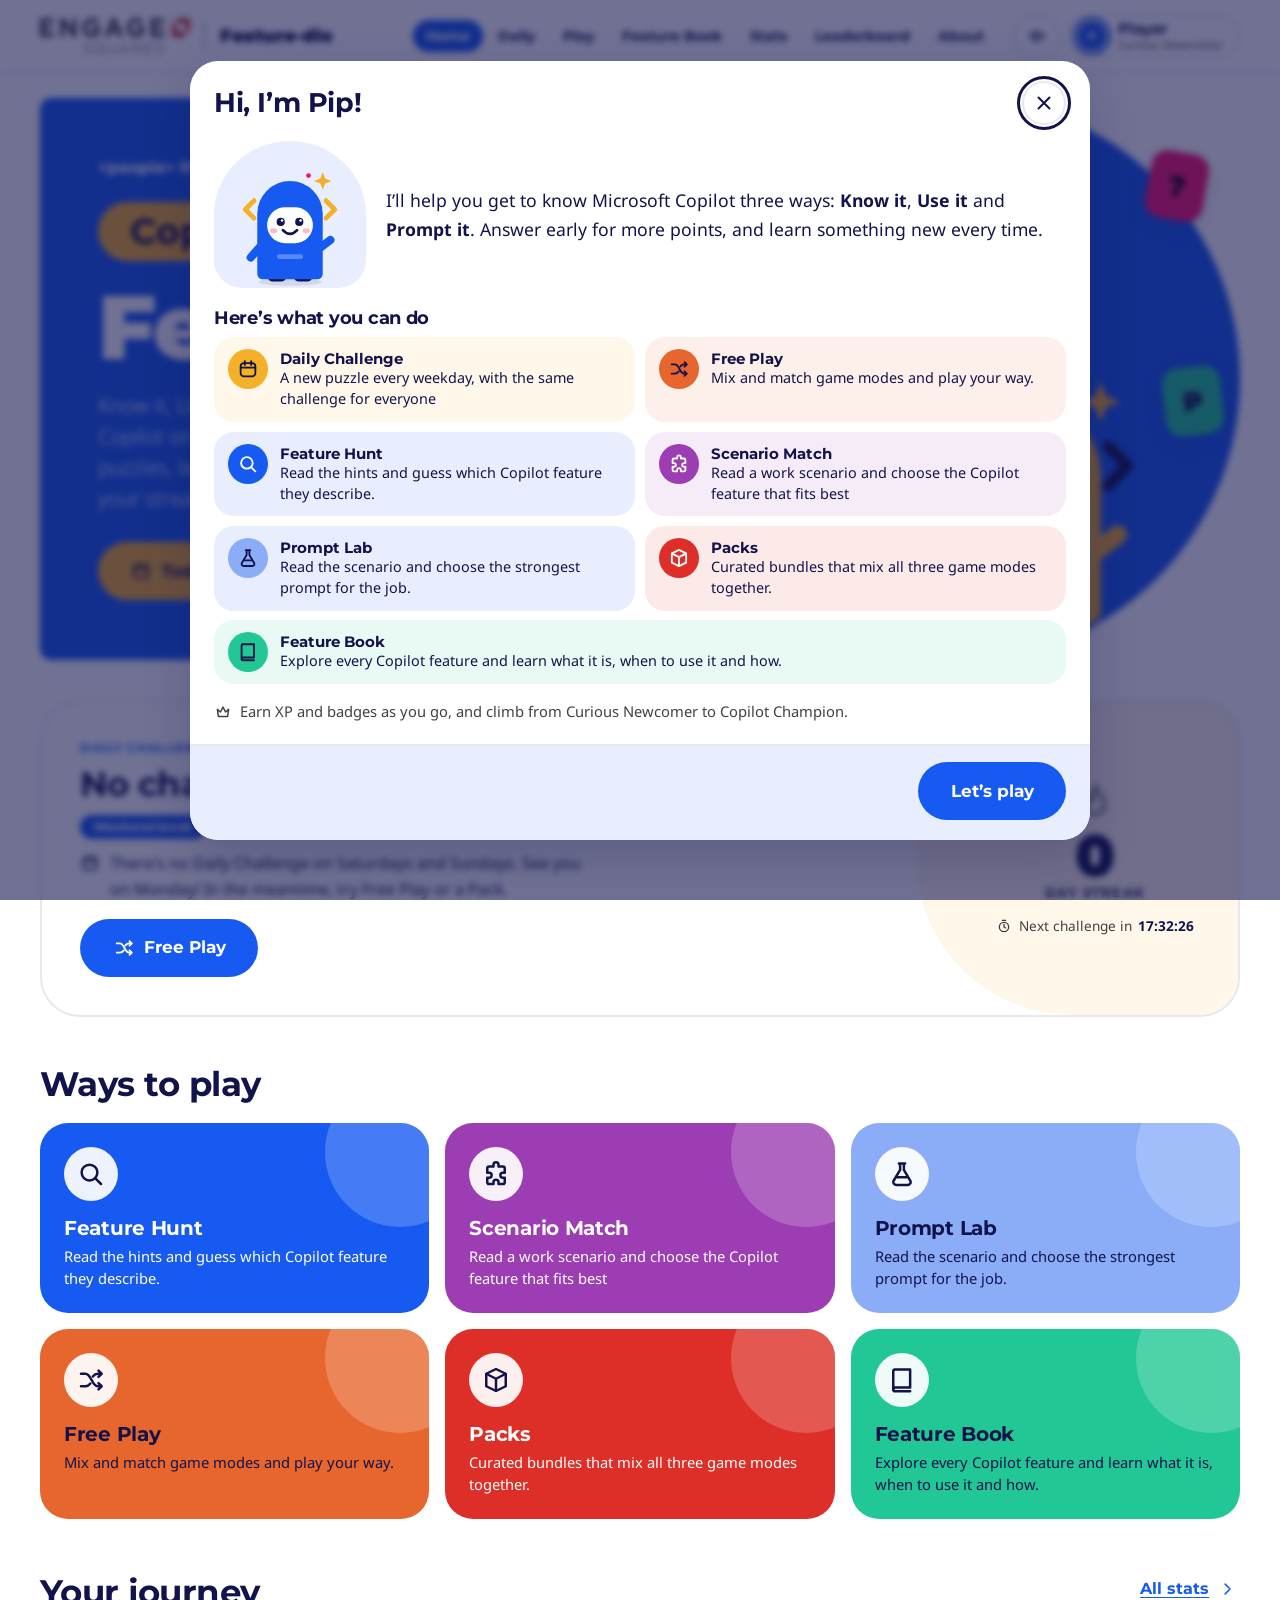
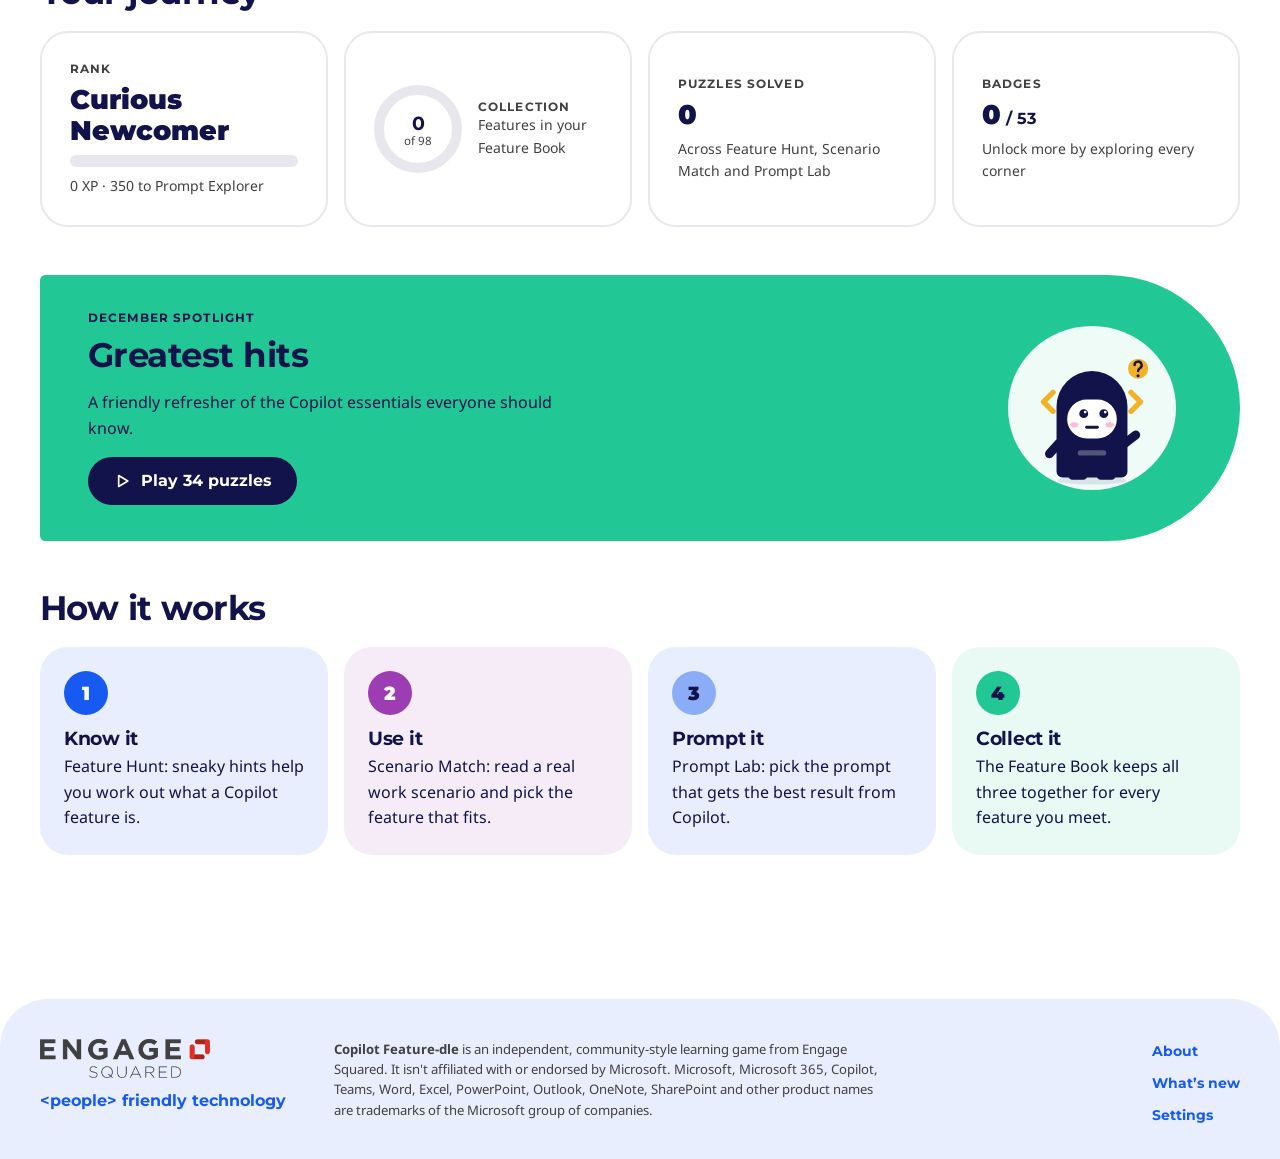
==== commit 88a87046: "Copilot Feature-dle v1.6.0 A calmer Feature Hunt, a clearer Daily Challenge and one round tracker ev" ====
--- a/Copilot-Feature-dle.html
+++ b/Copilot-Feature-dle.html
@@ -309,8 +309,6 @@
 /* two dropdowns side by side; each .field keeps its own bottom margin, so they stack with the usual spacing on a phone */
 .field-row.pl-pick-row { gap: 0 1.25rem; }
 .field.grow { flex: 1 1 240px; }
-.inline-form { display: flex; gap: .6rem; margin-top: 1rem; }
-.inline-form .input { flex: 1; }
 .search { position: relative; }
 .search > span { position: absolute; left: 1rem; top: 50%; transform: translateY(-50%); color: var(--grey); pointer-events: none; display: flex; }
 .search .input { padding-left: 2.8rem; }
@@ -389,9 +387,6 @@
 .medal { display: inline-grid; place-items: center; width: 52px; height: 52px; border-radius: 50%; background: var(--c); color: var(--c-ink); flex: none; }
 .medal.is-locked { background: var(--navy-10); color: var(--navy-75); }
 .medal-lg { width: 72px; height: 72px; }
-.dotrow { display: inline-flex; gap: 6px; }
-.dotrow i { width: 14px; height: 14px; border-radius: 50%; border: 2px solid var(--navy-50); background: #fff; }
-.dotrow i.used { background: var(--navy-50); }
 
 /* letter tiles (name shape + answer reveal) */
 .name-tiles { display: flex; flex-wrap: wrap; gap: .6rem 1.1rem; --tw: clamp(1.7rem, 6vw, 2.6rem); }
@@ -399,9 +394,6 @@
 .tile { width: var(--tw); height: calc(var(--tw) * 1.18); display: inline-grid; place-items: center; border: 2px solid var(--navy-50); border-radius: calc(var(--tw) * .22); background: #fff; font: 700 calc(var(--tw) * .52) var(--font-head); color: var(--navy); }
 .tile-punct { border: 0; background: none; width: auto; min-width: .55em; }
 .tile.is-on { background: var(--blue); border-color: var(--blue); color: #fff; }
-.answer { margin: .75rem 0 .25rem; }
-.answer .tile.is-on { background: var(--green); border-color: var(--green); color: var(--navy); }
-.is-loss .answer .tile.is-on { background: var(--yellow); border-color: var(--yellow); }
 .tile.is-flip { animation: flipin .55s cubic-bezier(.2, .8, .3, 1) both; animation-delay: calc(var(--i) * 70ms + 200ms); }
 @keyframes flipin { from { transform: rotateX(90deg) scale(.8); opacity: 0; } to { transform: rotateX(0) scale(1); opacity: 1; } }
 
@@ -462,6 +454,7 @@
 .rank-ring { --rw: max(3px, calc(var(--sz, 40px) * .085)); --rg: max(2px, calc(var(--sz, 40px) * .035)); --ring: var(--blue); position: relative; display: inline-grid; place-items: center; flex: none; isolation: isolate; border-radius: 50%; width: calc(var(--sz, 40px) + 2 * (var(--rw) + var(--rg))); height: calc(var(--sz, 40px) + 2 * (var(--rw) + var(--rg))); }
 .rank-ring::before { content: ""; position: absolute; inset: 0; z-index: -1; border-radius: 50%; background: var(--ring); }
 .rank-ring > .avatar { box-shadow: 0 0 0 var(--rg) #fff; }
+.rank-ring > .rank-lock { display: grid; place-items: center; width: var(--sz, 40px); height: var(--sz, 40px); border-radius: 50%; background: #fff; color: var(--grey); box-shadow: 0 0 0 var(--rg) #fff; }
 .rank-ring[data-rank="newcomer"]  { --ring: var(--blue); }
 .rank-ring[data-rank="explorer"]  { --ring: var(--green); }
 .rank-ring[data-rank="finder"]    { --ring: var(--yellow); }
@@ -537,15 +530,12 @@
 .pf-who p { margin: 0 0 .3rem; }
 .pf-rank { display: flex; align-items: center; gap: .45rem; font: 700 1.2rem var(--font-head); color: var(--navy); }
 .pf-rank .ic { color: var(--orange); }
-.pf-who .bar { margin: .5rem 0; }
 .pf-grid { display: grid; grid-template-columns: repeat(2, minmax(0, 1fr)); gap: .6rem; margin: 1rem 0; }
 .pf-stat { display: flex; flex-direction: column; padding: .8rem 1rem; border-radius: var(--r-md); background: var(--blue-10); line-height: 1.25; }
 .pf-stat strong { font: 900 1.8rem/1.1 var(--font-head); color: var(--navy); font-variant-numeric: tabular-nums; }
 .pf-stat strong small { font: 700 .95rem var(--font-head); }
 .pf-stat span { font-weight: 500; color: var(--grey); font-size: .9rem; }
 .pf-stat > small { color: var(--grey); font-size: .8rem; }
-.pf-coll { display: grid; gap: .55rem; padding: .9rem 1rem; border-radius: var(--r-md); background: var(--green-10); }
-.pf-coll-top { display: flex; justify-content: space-between; align-items: baseline; flex-wrap: wrap; gap: .25rem 1rem; }
 
 /* ---------- rank-up celebration ---------- */
 .dlg-rankup { max-width: min(92vw, 460px); }
@@ -687,21 +677,15 @@
 .play-grid { display: grid; grid-template-columns: minmax(0, 1fr) 340px; gap: 1.5rem; align-items: start; }
 .play-main { display: grid; gap: 1.25rem; min-width: 0; }
 .play-side { display: grid; grid-template-columns: minmax(0, 1fr); gap: 1rem; position: sticky; top: calc(var(--header-h) + 1rem); min-width: 0; }
-.play-grid.is-solved { grid-template-columns: minmax(0, 1fr); }
-/* post-game: hint N and guess N share one row, so the hints and the guesses always line up in height */
-.play-grid.is-over .play-main { grid-template-columns: repeat(2, minmax(0, 1fr)); align-items: stretch; gap: .5rem 1.5rem; }
-.play-grid.is-over .earlier, .play-grid.is-over .history { grid-row: 1 / span var(--recap-rows, 6); display: grid; grid-template-rows: subgrid; }
-.play-grid.is-over .earlier > .mini-h, .play-grid.is-over .history > .mini-h { margin-bottom: .15rem; }
-.play-grid.is-over .earlier-list, .play-grid.is-over .guess-list { grid-row: 2 / -1; grid-template-rows: subgrid; }
-.play-grid.is-over .earlier-list li { align-items: center; }
-.play-grid.is-over .guess { align-content: center; }
-.play-grid.is-over .history > .empty { grid-row: 2; }
-
+/* the countdown to the end of the Daily Speed Bonus (top right of the Daily Challenge) */
+.timer-chip .bonus-live { font-variant-numeric: tabular-nums; }
 .hint-card { position: relative; display: grid; grid-template-columns: auto minmax(0, 1fr); gap: 1.1rem; align-items: end; }
 .hint-pip { margin-bottom: -.1rem; }
 .hint-bubble { position: relative; background: var(--c); color: var(--c-ink); border-radius: 30px 30px 30px 8px; padding: 1.35rem 1.75rem 1.6rem; }
 .hint-bubble::before { content: ""; position: absolute; left: -13px; bottom: 26px; border: 14px solid transparent; border-left: 0; border-right-color: var(--c); }
 .hint-label { display: flex; flex-wrap: wrap; justify-content: space-between; align-items: center; gap: .5rem; margin: 0 0 .7rem; font: 700 .78rem var(--font-head); text-transform: uppercase; letter-spacing: .09em; }
+.hint-left { display: inline-flex; align-items: center; gap: .35rem; }
+.hint-left.is-final { padding: .3rem .85rem; border-radius: var(--r-pill); background: var(--navy); color: #fff; box-shadow: 0 0 0 2px rgba(255, 255, 255, .85); }
 .hint-text { margin: 0; font: 500 clamp(1.25rem, 1rem + 1.3vw, 1.85rem)/1.35 var(--font-body); }
 .hint-bubble.is-new { animation: popin .5s cubic-bezier(.2, 1.3, .3, 1) both; }
 @keyframes popin { from { transform: scale(.94) translateY(8px); opacity: 0; } to { transform: none; opacity: 1; } }
@@ -742,21 +726,7 @@
 .g-chips { grid-column: 2; display: flex; flex-wrap: wrap; gap: .4rem; }
 .empty { margin: 0; }
 
-.meter { list-style: none; margin: .25rem 0 1rem; padding: 0; display: grid; grid-template-columns: repeat(5, minmax(0, 1fr)); gap: .4rem; }
-.meter-step { display: flex; flex-direction: column; align-items: center; gap: .3rem; padding: .6rem .2rem; border-radius: 16px; border: 2px solid var(--navy-10); background: #fff; color: var(--grey); font: 700 .8rem var(--font-head); transition: transform .2s; }
-.meter-n { display: grid; place-items: center; width: 32px; height: 32px; border-radius: 50%; font-size: .95rem; }
-.meter-pts { font-size: .78rem; }
-.meter-step.is-used { background: var(--c); color: var(--c-ink); border-color: var(--c); }
-.meter-step.is-current { background: var(--c); color: var(--c-ink); border-color: var(--navy); box-shadow: 0 0 0 3px #fff, 0 0 0 6px var(--c); transform: translateY(-3px); }
-.meter-step.is-locked { border-style: dashed; }
-.attempts { display: flex; align-items: center; gap: .65rem; margin: 0; font-weight: 500; }
-.score-now { display: flex; align-items: baseline; flex-wrap: wrap; gap: .5rem; margin: 0 0 .7rem; }
-.score-num { font: 900 2.7rem/1 var(--font-head); color: var(--blue); font-variant-numeric: tabular-nums; }
-.score-now small { color: var(--grey); }
-.score-lines { list-style: none; margin: 0; padding: 0; display: grid; gap: .4rem; font-size: .92rem; }
-.score-lines li { display: flex; justify-content: space-between; flex-wrap: wrap; gap: .1rem .5rem; }
-.score-lines small { flex-basis: 100%; color: var(--grey); }
-/* Pip's extras: a plain white card like the hint-o-meter and score, holding three callouts with a clear locked state each */
+/* Pip's extras: a plain white card holding three callouts with a clear locked state each */
 .extras-h { display: flex; align-items: center; flex-wrap: wrap; gap: .35rem .5rem; margin: 0 0 .8rem; font: 900 1.05rem var(--font-head); text-transform: none; letter-spacing: -.01em; color: var(--navy); }
 .extras-h .ic { color: var(--orange); }
 .x-count { margin-left: auto; padding: .18rem .7rem; border-radius: var(--r-pill); background: var(--navy); color: #fff; font: 700 .74rem var(--font-head); letter-spacing: 0; text-transform: none; }
@@ -777,12 +747,6 @@
   .x-row .name-word { flex-wrap: wrap; row-gap: .25rem; }
 }
 .extras small { color: var(--grey); }
-/* the same goes for the answer: a long word shrinks its tiles so it never pushes a narrow screen sideways, and wraps only as a last resort */
-@supports (width: 1cqw) {
-  .answer { container-type: inline-size; }
-  .answer .name-tiles { --tw: max(1.1rem, min(clamp(1.7rem, 6vw, 2.6rem), calc((100cqw - (var(--ml, 1) - 1) * .25rem) / var(--ml, 1)))); }
-  .answer .name-word { flex-wrap: wrap; row-gap: .25rem; }
-}
 .result-host { margin: 1.5rem 0; scroll-margin-top: calc(var(--header-h) + .5rem); }
 .result-host:empty { display: none; }
 @keyframes pulse { 50% { transform: scale(1.08); } }
@@ -800,6 +764,14 @@
 .result-notes .next-daily { background: #fff; }
 .result-title { font-size: clamp(2rem, 1.3rem + 3vw, 3.3rem); margin: 0 0 .3rem; }
 .result-sub { margin: 0 0 .5rem; font-size: 1.1rem; }
+/* the answer, written out plainly */
+.result-answer { display: grid; gap: .1rem; margin: .85rem 0 .5rem; }
+.ra-label { font: 700 .78rem var(--font-head); text-transform: uppercase; letter-spacing: .09em; color: var(--grey); }
+.ra-name { font: 900 clamp(1.5rem, 1.1rem + 1.8vw, 2.3rem)/1.15 var(--font-head); color: var(--navy); overflow-wrap: anywhere; }
+/* the Daily Challenge stands out with a yellow tab and outline, in the same shapes as every other answer block */
+.daily-tab { display: flex; align-items: center; flex-wrap: wrap; gap: .25rem .65rem; width: fit-content; max-width: 100%; margin: 0 0 -2px 3rem; padding: .55rem 1.3rem .6rem; border-radius: 22px 22px 0 0; background: var(--yellow); color: var(--navy); font: 700 .95rem var(--font-head); }
+.daily-tab span { font-weight: 500; }
+.result.is-daily .result-hero { box-shadow: inset 0 0 0 3px var(--yellow); }
 .rs-total { display: flex; align-items: baseline; gap: .5rem; margin: 0 0 .5rem; }
 .rs-total strong { font: 900 2.8rem/1 var(--font-head); color: var(--blue); font-variant-numeric: tabular-nums; }
 .rs-total span { color: var(--grey); font-weight: 500; }
@@ -831,6 +803,30 @@
 .learn-link { display: flex; align-items: center; justify-content: space-between; flex-wrap: wrap; gap: 1rem; }
 .learn-link h3, .learn-link h4, .learn-link p { margin-bottom: .2rem; }
 .result-actions { display: flex; flex-wrap: wrap; gap: .75rem; margin-top: 1.5rem; }
+.result-end { margin: 1.5rem 0 1rem; }
+.result-end .result-actions { margin-top: 0; }
+/* the hints and guesses after a round: one card that opens on click */
+.recap-host:empty { display: none; }
+.recap { margin: 1.25rem 0; border: 2px solid var(--navy-10); border-radius: var(--r-lg); background: #fff; }
+.recap-sum { display: flex; align-items: center; gap: .9rem; padding: .9rem 1.25rem; border-radius: var(--r-lg); cursor: pointer; list-style: none; }
+.recap-sum::-webkit-details-marker { display: none; }
+.recap-sum:hover { background: var(--blue-10); }
+.recap-ic { flex: none; display: grid; place-items: center; width: 40px; height: 40px; border-radius: 14px 14px 14px 4px; background: var(--blue); color: #fff; }
+.recap-t { display: grid; gap: .1rem; flex: 1; min-width: 0; }
+.recap-t strong { font: 700 1.05rem var(--font-head); }
+.recap-t small { color: var(--grey); }
+.recap-state::before { content: "Show"; font: 700 .85rem var(--font-head); color: var(--blue); }
+.recap[open] .recap-state::before { content: "Hide"; }
+.recap-chev { display: inline-flex; color: var(--blue); transition: transform .2s; }
+.recap[open] .recap-chev { transform: rotate(180deg); }
+.recap-body { display: grid; grid-template-columns: repeat(2, minmax(0, 1fr)); gap: .5rem 1.5rem; align-items: stretch; padding: .5rem 1.25rem 1.25rem; }
+/* hint N and guess N share a row, so the two lists always line up in height */
+.recap-col { grid-row: 1 / span var(--recap-rows, 6); display: grid; grid-template-rows: subgrid; min-width: 0; }
+.recap-col > .mini-h { margin-bottom: .15rem; }
+.recap-col .earlier-list, .recap-col .guess-list { grid-row: 2 / -1; grid-template-rows: subgrid; }
+.recap-col .earlier-list li { align-items: center; }
+.recap-col .guess { align-content: center; }
+.recap-col > .empty { grid-row: 2; }
 
 
 /* ======================================================= RESPONSIVE */
@@ -846,10 +842,11 @@
   .play-side { order: 3; }
   .earlier { order: 4; }
   .history { order: 5; }
-  .play-grid.is-over .play-side { order: 6; }
-  .play-grid.is-over .earlier, .play-grid.is-over .history { grid-row: auto; display: block; }
-  .play-grid.is-over .earlier > .mini-h, .play-grid.is-over .history > .mini-h { margin-bottom: .65rem; }
-  .play-grid.is-over .earlier-list, .play-grid.is-over .guess-list { grid-row: auto; grid-template-rows: none; }
+  .recap-body { grid-template-columns: minmax(0, 1fr); }
+  .recap-col { grid-row: auto; display: block; }
+  .recap-col > .mini-h { margin-bottom: .65rem; }
+  .recap-col .earlier-list, .recap-col .guess-list { grid-row: auto; grid-template-rows: none; }
+  .recap-col + .recap-col { margin-top: 1rem; }
   .learn-grid { grid-template-columns: minmax(0, 1fr); }
   .usecases { grid-template-columns: minmax(0, 1fr); }
   .result-hero { grid-template-columns: auto minmax(0, 1fr); grid-template-areas: "pip main" "score score" "notes notes"; }
@@ -865,6 +862,7 @@
   .spot-art { display: none; }
   .result-hero { grid-template-columns: minmax(0, 1fr); grid-template-areas: "pip" "main" "score" "notes"; border-radius: 36px; }
   .result-pip { display: flex; justify-content: center; }
+  .daily-tab { margin-left: 2rem; }
 }
 @media (max-width: 560px) {
   .hint-card { grid-template-columns: 1fr; margin-top: 2.4rem; }
@@ -877,7 +875,6 @@
   /* phones: as many equal columns as fit (two from about 360px wide, one below that or at a larger Text size), so a card is never wider than the screen */
   .peek-grid { grid-template-columns: repeat(auto-fit, minmax(min(100%, 9.5rem), 1fr)); }
   .peek-ring { flex-direction: column; align-items: flex-start; }
-  .meter { gap: .3rem; }
   .guess-form { padding: 1rem; }
 }
 
@@ -889,7 +886,8 @@
 /* The five play modes share one header height: every mode's header sits in the same grid cell and
    only the active one shows, so the mode selector below never moves when you switch between them. */
 .mode-head { display: grid; margin-bottom: 0; container: mhead / inline-size; }
-.mode-head > .mh { grid-area: 1 / 1; min-width: 0; }
+.mode-head > .mh { grid-area: 1 / 1; min-width: 0; display: flex; flex-direction: column; }
+.mode-head .lede { margin-top: auto; }
 .mode-head > .mh:not(.is-on) { visibility: hidden; pointer-events: none; user-select: none; }
 .mh-title { margin: 0 0 .4rem; font: 700 clamp(2rem, 1.2rem + 3.4vw, 3.4rem) / 1.12 var(--font-head); letter-spacing: -0.015em; color: var(--navy); text-wrap: balance; }
 /* Every description is the same height in every mode (one line when the screen is wide, two balanced lines when it is not), so the space between it and the mode selector
@@ -902,10 +900,13 @@
 .setup { max-width: 780px; }
 .setup .btn-row { margin-top: .5rem; }
 
-/* ---------- games of rounds (Free Play and Feature Hunt) ---------- */
-/* the round meter sits under the heading, so the way through the game is always in view: a dot a round, and the points so far */
-.rounds-meter-row { margin: .25rem 0 1.1rem; }
-.rounds-meter-row .pl-meter { justify-content: space-between; padding: .6rem 1.1rem; border-radius: var(--r-pill); background: var(--blue-10); }
+/* ---------- the round tracker (Free Play, Feature Hunt, Scenario Match, Prompt Lab and Packs) ---------- */
+/* one line under the heading, the same in every game: which round you are on in plain words, and the points so far where a game keeps score */
+.round-track { display: flex; align-items: center; justify-content: space-between; flex-wrap: wrap; gap: .25rem 1rem; margin: .25rem 0 1.1rem; padding: .6rem 1.25rem; border-radius: var(--r-pill); background: var(--blue-10); }
+[data-contrast="high"] .round-track { box-shadow: inset 0 0 0 2px var(--navy); }
+.rt-n { margin: 0; font: 700 1.1rem/1.3 var(--font-head); color: var(--navy); }
+.rt-pts { margin: 0; font: 700 .95rem var(--font-head); color: var(--grey); }
+.rt-pts strong { margin-right: .2rem; font-size: 1.6rem; color: var(--navy); font-variant-numeric: tabular-nums; }
 /* the results of a game of rounds (and of a Scenario Match or Prompt Lab game) */
 .speed-summary { max-width: 860px; margin-inline: auto; container: ss / inline-size; }
 .ss-kinds { margin: 0 0 1.25rem; }
@@ -921,7 +922,7 @@
 /* the number boxes follow the width of the card, so larger text never pushes one out of it */
 @container ss (max-width: 36rem) { .ss-stats { grid-template-columns: repeat(2, minmax(0, 1fr)); } }
 @container ss (max-width: 14rem) { .ss-stats { grid-template-columns: minmax(0, 1fr); } }
-.met { margin: 1.75rem 0 1.5rem; }
+.met { margin: 2.75rem 0 1.5rem; }
 .met h2 { margin-bottom: .4rem; }
 .met-help { display: flex; align-items: center; gap: .5rem; margin: 0 0 1rem; padding: .6rem .95rem; border-radius: var(--r-md); background: var(--blue-10); color: var(--navy); font-weight: 500; }
 .met-help .ic { flex: none; color: var(--blue); }
@@ -1134,7 +1135,8 @@
 .road-card .ladder li { align-content: center; }
 .ladder li { display: flex; flex-wrap: wrap; align-items: center; gap: .1rem .7rem; padding: .3rem 1rem .3rem .45rem; border-radius: var(--r-pill); background: var(--c-tint); }
 .ladder strong { min-width: 0; overflow-wrap: anywhere; }
-.l-ring { display: inline-flex; flex: none; }
+.l-ring { display: inline-flex; flex: none; align-items: center; justify-content: center; width: 40px; height: 40px; }
+.l-done { display: grid; place-items: center; box-sizing: border-box; width: 36px; height: 36px; border-radius: 50%; background: var(--c); color: var(--c-ink); }
 .ladder .is-here { outline: 3px solid var(--navy); outline-offset: 2px; }
 .ladder small { margin-left: auto; color: var(--grey); }
 .ladder .chip { margin-left: .4rem; }
@@ -1158,7 +1160,6 @@
 .lb-metric small { color: var(--grey); }
 .empty-state { display: flex; flex-direction: column; align-items: center; gap: .75rem; padding: 2rem 1rem; text-align: center; }
 .empty-state p { margin: 0; max-width: 40ch; }
-.lb-foot { display: flex; gap: .5rem; align-items: flex-start; margin-top: 1rem; }
 
 /* ---------- about ---------- */
 .about-head { display: flex; align-items: center; justify-content: space-between; gap: 2rem; }
@@ -1169,7 +1170,6 @@
 .about-mode { display: flex; flex-direction: column; align-items: flex-start; gap: .4rem; background: var(--c-tint); border-color: var(--c-mid, var(--c)); }
 .about-mode h3 { display: flex; align-items: center; gap: .5rem; margin: 0; }
 .about-mode p { flex: 1; margin: 0 0 .6rem; }
-.about-note { margin: 1rem 0 0; }
 .about .section { margin-block: 2.5rem; }
 .table { width: 100%; border-collapse: collapse; }
 .table th, .table td { text-align: left; padding: .5rem .6rem; border-bottom: 1px solid var(--line); }
@@ -1180,6 +1180,12 @@
 .plain li { display: flex; gap: .7rem; align-items: flex-start; }
 .plain li > .ic { margin-top: .2rem; }
 .plain li > span:last-child { flex: 1 1 0; min-width: 0; }
+/* the four difficulties: a pill column as wide as the widest pill, so every explanation starts in the same place (stacked on a phone) */
+.about-diffs { grid-template-columns: max-content minmax(0, 1fr); gap: .7rem 1rem; align-items: center; }
+.about-diffs li { display: contents; }
+.about-diffs li > .chip { justify-self: start; }
+@media (max-width: 480px) { .about-diffs { grid-template-columns: minmax(0, 1fr); } .about-diffs li { display: grid; gap: .3rem; } }
+.dlg-link code { display: block; padding: .6rem .8rem; border-radius: var(--r-md); background: var(--blue-10); overflow-wrap: anywhere; }
 .ramp li { justify-content: space-between; }
 .about-brand { display: grid; grid-template-columns: 1fr auto; gap: 2rem; align-items: center; margin: 3rem 0; padding: 2.5rem clamp(1.5rem, 5vw, 4.5rem) 2.5rem clamp(1.5rem, 4vw, 3rem); background: var(--c); color: var(--c-ink); border-radius: 40px 999px 999px 40px; }
 .about-brand h2, .about-brand p { color: inherit; }
@@ -1289,7 +1295,6 @@
   .day { font-size: .72rem; }
   .cal-card { --cal-row: 34px; --cal-gap: 3px; }
   .cal-title { font-size: .95rem; }
-  .inline-form { flex-direction: column; }
   /* leaderboard rows: tighter, and the decorative arrow steps aside, so a name still has room on the narrowest phones */
   .lb-card { padding: .8rem; }
   .lb-row { gap: .55rem; padding: .5rem .75rem .5rem .45rem; }
@@ -1345,23 +1350,14 @@
 .pl-wrap { max-width: 880px; }
 .pl-head { display: flex; justify-content: space-between; align-items: flex-end; gap: .75rem 1rem; flex-wrap: wrap; margin: .25rem 0 1.25rem; }
 .pl-head h1 { margin: 0; font-size: clamp(1.6rem, 1.1rem + 2vw, 2.4rem); }
-.pl-meter { display: flex; align-items: center; flex-wrap: wrap; gap: .5rem .9rem; }
-.pl-dots { display: flex; gap: .4rem; list-style: none; margin: 0; padding: 0; }
-.pl-dots li { flex: none; width: 16px; height: 16px; border-radius: 50%; background: var(--navy-10); border: 2px solid var(--navy-10); }
-.pl-dots li.is-now { background: #fff; border-color: var(--blue); }
-.pl-dots li.t1 { background: var(--green); border-color: var(--green); }
-.pl-dots li.t2 { background: var(--yellow); border-color: var(--yellow); }
-.pl-dots li.t3 { background: var(--orange); border-color: var(--orange); }
-.pl-dots li.t4, .pl-dots li.miss { background: var(--red); border-color: var(--red); }
-.pl-score { margin: 0; font: 700 .95rem var(--font-head); color: var(--grey); }
-.pl-score strong { margin-right: .2rem; font-size: 1.6rem; color: var(--navy); font-variant-numeric: tabular-nums; }
 .pl-scenario { margin-bottom: 1rem; background: var(--blue-10); border-color: var(--blue-50); }
 .pl-scenario.is-match { background: var(--purple-10); border-color: var(--purple-50); }
 .pl-scenario.is-match .pl-scn-label { background: var(--purple); }
-/* the blue box says what it is: a solid "Scenario" label, with the Copilot feature the scenario is about beside it */
+/* the blue box says what it is with a solid "Scenario" label, and a Prompt Lab scenario names the Copilot feature it is about on a line of its own under the text */
 .pl-scn-top { display: flex; align-items: center; justify-content: space-between; gap: .6rem 1rem; flex-wrap: wrap; margin: 0 0 .9rem; }
 .pl-scn-label { margin: 0; padding: .3rem .9rem; border-radius: var(--r-pill); background: var(--blue); color: #fff; font: 800 .8rem/1.3 var(--font-head); letter-spacing: .1em; text-transform: uppercase; }
-.pl-app { margin: 0; min-width: 0; }
+.pl-app { display: flex; align-items: center; flex-wrap: wrap; gap: .5rem .9rem; margin: 1.1rem 0 0; min-width: 0; }
+.pl-app-label { font: 800 .8rem/1.3 var(--font-head); letter-spacing: .1em; text-transform: uppercase; color: var(--navy); }
 /* the feature the scenario is about: its full name and the same coloured icon tile it has in the Feature Book */
 .pl-feat { display: inline-flex; align-items: center; gap: .7rem; max-width: 100%; padding: .3rem 1.1rem .3rem .3rem; border-radius: 18px; background: #fff; color: var(--navy); font: 700 1.02rem/1.25 var(--font-head); }
 .pl-feat-ic { flex: none; display: grid; place-items: center; width: 42px; height: 42px; border-radius: 14px 14px 14px 4px; background: var(--c); color: var(--c-ink); }
@@ -1459,9 +1455,9 @@
   <noscript><div class="container"><p><strong>Copilot Feature-dle needs JavaScript.</strong> Please turn it on and refresh to play.</p></div></noscript>
 <script>
 window.FD_DATA = {"schemaVersion":1,"title":"Copilot Feature-dle feature library","updated":"2026-10-23","categories":[{"name":"Copilot Chat","color":"blue","icon":"chat","blurb":"The everyday Copilot conversation: ask questions, draft and create things, search across your work and keep good ideas in Pages and Notebooks."},{"name":"Microsoft 365 Apps","color":"red","icon":"apps","blurb":"Copilot built into the apps you already use, like Word, Excel, PowerPoint, Outlook, OneNote, OneDrive and SharePoint."},{"name":"Teams \u0026 Meetings","color":"purple","icon":"video","blurb":"Copilot in Teams: meeting recaps and notes, calls, chat, live translation and helpers that keep every conversation moving."},{"name":"Agents","color":"orange","icon":"agent","blurb":"Ready-made specialist helpers, like Researcher and Analyst, that take on a whole task for you instead of just answering a question."},{"name":"Studio \u0026 Extensibility","color":"navy","icon":"code","blurb":"The maker side: build, connect and extend your own agents with Copilot Studio, connectors, protocols and developer tools."},{"name":"Security \u0026 Admin","color":"green","icon":"shield","blurb":"How IT keeps Copilot safe and well run: permissions, data protection, governance, reporting and managing agents."},{"name":"Adoption \u0026 Learning","color":"yellow","icon":"graduation","blurb":"Programs, kits and release waves that help people learn Copilot and make it stick across a team."},{"name":"Devices \u0026 Mobile","color":"pink","icon":"mobile","blurb":"Copilot beyond the desktop apps: on your phone, Windows PC and Edge browser, with voice and vision."}],"packs":[{"id":"copilot-essentials","name":"Copilot Essentials","description":"Twelve features to know first, from Copilot Chat and Pages to the Microsoft 365 apps and Teams meetings.","kind":"official","color":"yellow","icon":"star"},{"id":"core","name":"Core library","description":"The full Feature-dle library, from everyday favourites to expert-only gems.","kind":"official","color":"blue","icon":"sparkle"},{"id":"wave-2","name":"Copilot Wave 2","description":"Features that arrived with Wave 2: from Copilot Pages in 2024 to the 2025 spring release.","kind":"official","color":"green","icon":"bolt"},{"id":"wave-3","name":"Copilot Wave 3","description":"The agentic wave announced in 2026: Copilot that does the work, not just the drafting.","kind":"official","color":"pink","icon":"bolt"},{"id":"build","name":"Build Special Edition","description":"The maker, developer and consultant pack: studio, agents, connectors, protocols and platform pieces from the Microsoft Build era.","kind":"official","color":"navy","icon":"code"}],"themes":[{"month":1,"year":2026,"id":"new-year-prompts","title":"New year, new prompts","blurb":"Start the year with sharper prompts. Save, reuse and share the ones that work.","tag":"prompting","color":"blue"},{"month":2,"year":2026,"id":"meetings-that-matter","title":"Meetings that matter","blurb":"Recaps, notes and live help so every meeting ends with clear next steps.","tag":"meetings","color":"purple"},{"month":3,"year":2026,"id":"data-day","title":"Data day","blurb":"From messy spreadsheets to clear stories with Copilot\u0027s number-crunching features.","tag":"data","color":"green"},{"month":4,"year":2026,"id":"agent-season","title":"Agent season","blurb":"Meet the specialist helpers that research, analyse and tackle tasks for you.","tag":"agents","color":"orange"},{"month":5,"year":2026,"id":"build-season","title":"Build season","blurb":"Dive into the maker and developer side: studio, connectors, protocols and more.","tag":"build","color":"navy"},{"month":6,"year":2026,"id":"inbox-zero","title":"Inbox zero","blurb":"Tame the inbox with summaries, drafting help and smarter prioritising.","tag":"email","color":"red"},{"month":7,"year":2026,"id":"collaboration-summer","title":"Collaboration summer","blurb":"Co-create out in the open with Pages, Loop, Whiteboard and friends.","tag":"collaboration","color":"pink"},{"month":8,"year":2026,"id":"back-to-learning","title":"Back to learning","blurb":"Training, adoption and learning resources that help Copilot stick.","tag":"learning","color":"yellow"},{"month":9,"year":2026,"id":"wave-riders","title":"Wave riders","blurb":"Ride the release waves, from Wave 2 to Wave 3 and beyond.","tag":"wave","color":"blue"},{"month":10,"year":2026,"id":"secure-and-sound","title":"Secure \u0026 sound","blurb":"Privacy, permissions and governance, because trust is the foundation of every good Copilot rollout.","tag":"security","color":"purple"},{"month":11,"year":2026,"id":"everyday-automation","title":"Everyday automation","blurb":"Let Copilot take care of the repetitive stuff so you can get on with the interesting bit.","tag":"automation","color":"orange"},{"month":12,"year":2026,"id":"greatest-hits","title":"Greatest hits","blurb":"A friendly refresher of the Copilot essentials everyone should know.","tag":"essentials","color":"green"}],"features":[{"id":"interpreter","name":"Interpreter","aliases":["Interpreter agent","Teams Interpreter","Interpreter in Teams","AI Interpreter"],"difficulty":"Medium","category":"Teams \u0026 Meetings","tags":["meetings","teams","voice","agents"],"packs":["core"],"hints":["I\u0027m a polyglot who never appears on the invite list.","I let people in one meeting speak and listen in different languages.","I do speech-to-speech, not just translated captions.","Find me in a Teams meeting under More actions, then Language and speech.","I can even simulate your own voice when I interpret what you say."],"description":"A Teams agent that interprets what people say in real time, so everyone in a meeting or call can speak and listen in the language they choose. It can even use a simulated version of your own voice.","why":"Language stops being a barrier to joining the conversation, so global teams can meet live without waiting for translated notes or squinting at text captions.","prompt":"I run a weekly project meeting with colleagues who speak English, Japanese and Portuguese. Explain how to turn on Interpreter in Teams and how each person sets the language they speak and the language they want to hear.","learnMore":"https://learn.microsoft.com/en-us/microsoftteams/interpreter-agent-teams","learnLabel":"Microsoft Learn: Interpreter agent in Teams","related":["facilitator"]},{"id":"agent-store","name":"Agent Store","aliases":["Copilot Agent Store","Microsoft 365 Copilot Agent Store","Agents Store","Agent Catalogue"],"difficulty":"Medium","category":"Agents","tags":["agents","adoption","wave"],"packs":["core","wave-2"],"introduced":"2025-04","hints":["Think shop window, but for helpers rather than products.","People come to me to discover assistants from Microsoft, trusted partners and their own colleagues.","If your admin wants a say, my button says Request approval instead of Add.","Find me by choosing Agents in Copilot\u0027s left navigation, then All agents.","I\u0027m the central hub in Copilot for finding and adding agents."],"description":"The central hub in Microsoft Copilot where people discover and add agents from Microsoft, partners and their own organisation. Admins decide which agents are approved, blocked or removed.","why":"Instead of helpful agents being scattered across links and emails, there\u0027s one governed place to find them, so good ones get used and risky ones can be controlled.","prompt":"I\u0027m new to agents. Show me which agents I can add from the Agent Store for research, data analysis and meeting notes, and explain what each one does.","learnMore":"https://learn.microsoft.com/en-us/microsoft-365/copilot/copilot-agent-store","learnLabel":"Microsoft Learn: Agent Store in Microsoft Copilot","related":["agent-builder","researcher"]},{"id":"agent-builder","name":"Agent Builder","aliases":["Copilot Studio agent builder","Copilot Studio lite","Agent builder in Copilot","Microsoft 365 Copilot Agent Builder"],"difficulty":"Medium","category":"Agents","tags":["agents","builders","creation"],"packs":["core","build"],"hints":["No code, no problem: describe what you want in plain English and I\u0027ll set up the rest.","I live right inside Copilot, so makers needn\u0027t leave the chat to create their own helper.","I can ground an agent in files, sites, chats and meetings, then let you try it out.","I have a Configure tab and a Try it tab, but for actions and workflows you copy my agent to Copilot Studio.","I\u0027m the lightweight builder of agents inside Copilot, sometimes nicknamed Copilot Studio lite."],"description":"A lightweight, chat-driven tool inside Microsoft Copilot for creating your own agents. Describe the agent in plain language, add knowledge, test it, then share or publish it.","why":"Anyone can turn a repeatable question-and-answer job into a shared helper without waiting for a developer, which puts automation in the hands of the people who know the work.","prompt":"Create an agent called Leave Buddy that answers staff questions about our leave policy. Use the HR policy document I\u0027ve uploaded as its only source and keep answers short and friendly.","learnMore":"https://learn.microsoft.com/en-us/microsoft-365/copilot/extensibility/agent-builder","learnLabel":"Microsoft Learn: Agent Builder","related":["copilot-studio","declarative-agents"]},{"id":"copilot-studio","name":"Copilot Studio","aliases":["Microsoft Copilot Studio","Power Virtual Agents","PVA","Studio"],"difficulty":"Medium","category":"Studio \u0026 Extensibility","tags":["studio","builders","automation","extensibility"],"packs":["core","build"],"hints":["I\u0027m a workshop where makers build helpers without needing to be developers.","Low-code is my thing: describe, connect and test, then publish to Teams, websites and Copilot.","I bring together agents, workflows and agent flows, plus knowledge, tools and analytics.","I absorbed the capabilities of the old Power Virtual Agents.","Learn calls me a graphical, low-code studio for building and managing AI-powered agents."],"description":"A graphical, low-code studio for building and managing AI-powered agents and workflows. Makers connect knowledge and tools, then publish to channels like Teams, Microsoft Copilot, websites and mobile apps.","why":"Departments and citizen makers can automate real work and customer conversations, with the governance, analytics and testing a business needs.","prompt":"I\u0027m planning an agent in Copilot Studio that answers staff questions about travel policy and raises an approval request. List the knowledge sources, tools and test questions I should set up first.","learnMore":"https://learn.microsoft.com/en-us/microsoft-copilot-studio/fundamentals-what-is-copilot-studio","learnLabel":"Microsoft Learn: What is Copilot Studio?","related":["agent-builder","agent-flows"]},{"id":"declarative-agents","name":"Declarative Agents","aliases":["Declarative agent","Declarative agents for Microsoft 365 Copilot","Declarative copilots"],"difficulty":"Hard","category":"Studio \u0026 Extensibility","tags":["agents","builders","extensibility","developers"],"packs":["core","build"],"hints":["I describe what to do rather than doing it myself: there\u0027s no custom orchestrator inside me.","I run on Copilot\u0027s own brain, using its orchestrator and models.","I\u0027m defined by a purpose, instructions, knowledge and capabilities, kept in a manifest.","Agent Builder makes me for low-code makers; the Agents Toolkit makes me for pro-code developers.","My cousin the custom engine agent brings its own orchestration; I simply declare what I need."],"description":"Agents defined by configuration rather than custom code: you declare their purpose, instructions, knowledge and capabilities, and Microsoft 365 Copilot\u0027s own orchestrator and models do the rest.","why":"You get tailored, governed assistants that feel native in Copilot, without building or hosting your own AI stack.","prompt":"I\u0027m a developer. Outline the parts of a declarative agent manifest for a sales-playbook assistant: name, instructions, knowledge sources and capabilities, plus how I\u0027d test it before publishing.","learnMore":"https://learn.microsoft.com/en-us/microsoft-365/copilot/extensibility/overview-declarative-agent","learnLabel":"Microsoft Learn: Declarative agents","related":["custom-engine-agents","agent-builder"]},{"id":"custom-engine-agents","name":"Custom Engine Agents","aliases":["Custom engine agent","Custom engine copilots","Bring your own agent"],"difficulty":"Expert","category":"Studio \u0026 Extensibility","tags":["agents","developers","extensibility"],"packs":["core","build"],"introduced":"2025-07","hints":["I bring my own brain to the party instead of borrowing Copilot\u0027s.","My makers keep full control of orchestration, models and data connections.","I can be built low-code in Copilot Studio, pro-code with the Agents Toolkit, or by bringing a Foundry agent along.","Once approved I turn up in the Agent Store, and I can message people proactively.","Unlike my declarative cousin, I run on an engine my makers choose."],"description":"Agents that bring their own orchestration, AI models and data integrations into Microsoft 365 Copilot, Teams and other channels, instead of using Microsoft 365 Copilot\u0027s orchestrator.","why":"When a business needs its own models, workflows or integrations, it can still deliver the result inside Copilot, where people already work.","prompt":"I\u0027m an architect. Compare when to build a declarative agent versus a custom engine agent for a claims-triage assistant, covering orchestration, models, hosting and licensing questions.","learnMore":"https://learn.microsoft.com/en-us/microsoft-365/copilot/extensibility/overview-custom-engine-agent","learnLabel":"Microsoft Learn: Custom engine agents","related":["declarative-agents","m365-agents-sdk"]},{"id":"copilot-connectors","name":"Copilot Connectors","aliases":["Microsoft Graph connectors","Graph connectors","Microsoft 365 Copilot connectors","Copilot connector"],"difficulty":"Hard","category":"Studio \u0026 Extensibility","tags":["knowledge","search","extensibility","admin"],"packs":["core","build"],"introduced":"2025-05","hints":["I\u0027m a bridge to data that lives beyond Microsoft 365.","Permissions are my superpower: people only see what they could already see in the source.","Some of me index content into the graph; others fetch it live over MCP without indexing.","Prebuilt versions of me cover popular tools like Salesforce, ServiceNow and Confluence.","I used to be called Microsoft Graph connectors until Build 2025 gave me a new name."],"description":"Connectors that bring external data from SaaS apps, file shares, databases and on-premises systems into Microsoft Copilot and Microsoft Search. They either index content into Microsoft Graph or fetch it live, while respecting source permissions.","why":"Copilot\u0027s answers are only as good as the knowledge it can reach. Connectors bring the rest of the business into the conversation, safely.","prompt":"We store our product documentation in Confluence. Explain how Copilot connectors could make that knowledge available in Copilot, including who needs to configure what and how permissions are respected.","learnMore":"https://learn.microsoft.com/en-us/microsoft-365/copilot/connectors/overview","learnLabel":"Microsoft Learn: Copilot connectors","related":["mcp-support","copilot-studio"]},{"id":"agent-flows","name":"Agent Flows","aliases":["Agent flow","Copilot Studio flows","Flows in Copilot Studio"],"difficulty":"Hard","category":"Studio \u0026 Extensibility","tags":["automation","studio","builders"],"packs":["core","build"],"introduced":"2025-04","hints":["Same input, same output: predictability is my whole personality.","I start with a trigger and need at least one action.","Agents can call me as a tool, and I can include AI steps and human approvals.","A classic example of my work: extract invoice data, validate it, then route it for approval.","A Power Automate cloud flow can be converted into me, and I live in Copilot Studio."],"description":"Deterministic automations built in Copilot Studio from a trigger and actions, optionally with AI steps, human approvals and connectors. Agents can call them as tools.","why":"Some work needs the same result every time. Agent flows give agents a reliable way to handle those steps.","prompt":"Help me design an agent flow in Copilot Studio that takes a submitted invoice, extracts the key fields, checks them against our supplier list and sends an approval request. List the trigger and each action.","learnMore":"https://learn.microsoft.com/en-us/microsoft-copilot-studio/flows-overview","learnLabel":"Microsoft Learn: Agent flows","related":["copilot-studio","computer-use"]},{"id":"computer-use","name":"Computer Use","aliases":["Computer use in Copilot Studio","Computer-Using Agent","CUA"],"difficulty":"Hard","category":"Studio \u0026 Extensibility","tags":["automation","studio","windows","agents"],"packs":["core","build"],"introduced":"2025-05","hints":["I click and type so the humans don\u0027t have to.","I work with websites and desktop apps on a Windows machine, even ones with no API.","I pair vision with reasoning, so I keep going when a button moves or a screen changes.","My chat shows my reasoning and screenshots, and Stop testing halts everything on the machine.","Think of me as the tool that lets an agent operate the computer itself."],"description":"A Copilot Studio tool that lets an agent operate websites and desktop apps on a Windows machine by seeing the screen and using a virtual mouse and keyboard, following instructions given in plain language.","why":"Plenty of business systems have no API. This lets agents automate those screens too, without brittle scripts that break when the interface changes.","prompt":"Plan how an agent that can use a computer could enter approved purchase orders into our legacy accounting app. Which steps could it handle, and what should a person review?","learnMore":"https://learn.microsoft.com/en-us/microsoft-copilot-studio/computer-use","learnLabel":"Microsoft Learn: Computer use in Copilot Studio","related":["agent-flows"]},{"id":"multi-agent-orchestration","name":"Multi-Agent Orchestration","aliases":["Multi agent orchestration","Multi-agent systems","Child agents","Connected agents"],"difficulty":"Expert","category":"Studio \u0026 Extensibility","tags":["agents","studio","builders","extensibility"],"packs":["core","build"],"introduced":"2025-05","daily":false,"hints":["I\u0027m about teamwork between agents, not one agent doing everything.","A main agent can hand a conversation to a specialist, then carry on afterwards.","My helpers can be lightweight children inside the agent, other agents in the environment, or external ones.","Learn warns that adding more agents adds latency and widens testing and governance.","Several agents, one conductor: I\u0027m Copilot Studio\u0027s way of orchestrating them."],"description":"Copilot Studio\u0027s ability for a main agent to delegate work to other agents: child agents inside it, other Copilot Studio agents, or external agents over A2A or from Foundry.","why":"Splitting a big solution into focused agents keeps each one simpler to build, test and govern, and lets teams reuse specialists.","prompt":"We want one front-door agent that routes to separate HR, IT and finance agents. Explain how multi-agent orchestration in Copilot Studio could work and the trade-offs of child versus connected agents.","learnMore":"https://learn.microsoft.com/en-us/microsoft-copilot-studio/authoring-add-other-agents","learnLabel":"Microsoft Learn: Add other agents","related":["copilot-studio","agent-flows"]},{"id":"copilot-tuning","name":"Copilot Tuning","aliases":["Microsoft Copilot Tuning","Microsoft 365 Copilot Tuning","Model tuning"],"difficulty":"Expert","category":"Studio \u0026 Extensibility","tags":["agents","builders","extensibility","build"],"packs":["core","build"],"introduced":"2025-05","daily":false,"hints":["I teach a model your house style, using your own data.","What I tune stays private to you, inside the Microsoft 365 trust boundary.","I can adapt the context I\u0027m given, the tools I use or the model\u0027s own weights.","I make agents that sound like your organisation for jobs like drafting documents and answering expert questions.","Announced at Build 2025, I\u0027m all about turning a general model into your own."],"description":"An early-access capability for tuning models on your own organisational data to build task-specific agents that reflect your terminology, tone and quality standards, inside the Microsoft 365 trust boundary.","why":"A generic model doesn\u0027t know how your firm writes or what good looks like. Tuning teaches agents your standards.","prompt":"We\u0027re considering Copilot Tuning for contract drafting. List the data we\u0027d need to gather, the review steps for quality, and the governance questions to ask before we start.","learnMore":"https://learn.microsoft.com/en-us/microsoft-365/copilot/copilot-tuning-overview","learnLabel":"Microsoft Learn: Copilot Tuning","related":["agent-builder","copilot-studio"]},{"id":"mcp-support","name":"MCP Support","aliases":["Model Context Protocol","MCP","MCP servers","MCP tools","MCP in Copilot Studio"],"difficulty":"Hard","category":"Studio \u0026 Extensibility","tags":["extensibility","developers","studio","build"],"packs":["core","build"],"introduced":"2025-03","hints":["I\u0027m a standard handshake between agents and the tools they use.","I have three building blocks, tools, resources and prompts, and Copilot Studio supports two of them.","I ride on connector infrastructure, so data loss prevention and VNet integration still apply.","An agent needs generative orchestration before it can call my tools.","Spell out my three letters: Model, Context, Protocol."],"description":"Support for the open Model Context Protocol, so agents can discover and call tools and resources exposed by MCP servers. Copilot Studio can add existing servers or publish your own.","why":"One open standard means agents can plug into many tools without custom glue for each, while makers keep enterprise controls.","prompt":"Explain what an MCP server is and how I could add one to a Copilot Studio agent so it can look up open support tickets. Mention authentication and any admin controls.","learnMore":"https://learn.microsoft.com/en-us/microsoft-copilot-studio/agent-extend-action-mcp","learnLabel":"Microsoft Learn: MCP in Copilot Studio","related":["copilot-connectors","copilot-studio"]},{"id":"m365-agents-toolkit","name":"Agents Toolkit","aliases":["Microsoft 365 Agents Toolkit","Teams Toolkit","M365 Agents Toolkit"],"difficulty":"Hard","category":"Studio \u0026 Extensibility","tags":["developers","builders","extensibility","build"],"packs":["core","build"],"introduced":"2025-05","hints":["I changed my name but kept my toolbox.","I\u0027m pro-code tooling: templates, debugging, provisioning and publishing for builders of agents and apps.","You\u0027ll find me in VS Code and Visual Studio, and I come with a command line too.","I\u0027m free, and I play nicely with the Agents SDK, the Agents Playground and Azure AI Foundry.","Once I was Teams-flavoured; now I\u0027m all about agents."],"description":"Microsoft\u0027s free pro-code toolkit, formerly Teams Toolkit, for building, debugging, testing and publishing agents and apps for Microsoft 365 Copilot, Teams and Microsoft 365.","why":"Developers get one toolkit from first template to published agent, instead of stitching tools together.","prompt":"I\u0027m new to the Microsoft 365 Agents Toolkit. Walk me through creating, debugging and publishing a declarative agent that answers questions from our SharePoint product docs.","learnMore":"https://learn.microsoft.com/en-us/microsoftteams/platform/toolkit/agents-toolkit-fundamentals","learnLabel":"Microsoft Learn: Agents Toolkit","related":["m365-agents-sdk","declarative-agents"]},{"id":"researcher","name":"Researcher","aliases":["Researcher agent","Copilot Researcher","Microsoft Copilot Researcher","Microsoft 365 Copilot Researcher"],"difficulty":"Medium","category":"Agents","tags":["agents","search","knowledge"],"packs":["core","copilot-essentials"],"introduced":"2025-03","hints":["I\u0027m not a quick-answer chatbot. I\u0027d rather vanish for a while and come back with footnotes.","Hand me a big, thorny question and I\u0027ll comb through your work content and the open web.","I may ask clarifying questions first, so you can steer my plan before I begin.","Find me under Agents in the left navigation, or @-mention me in a regular Copilot chat.","I was announced alongside Analyst as a reasoning agent: complex question in, source-cited research report out."],"description":"A Copilot reasoning agent for big, complex questions. It may ask clarifying questions, then works through your files, emails, meetings, chats and the web, and returns an organised, source-cited report with charts and visuals.","why":"It does the slow legwork of gathering and weighing sources across your work data and the web, so you start from a structured, cited report and spend your time on judgement.","prompt":"Prepare a briefing on Contoso ahead of our renewal call on Friday. Look at our recent emails, meeting notes and shared files, plus current public news, and finish with three risks and three opportunities. Ask me any clarifying questions first.","learnMore":"https://learn.microsoft.com/en-us/microsoft-365/copilot/researcher-agent","learnLabel":"Microsoft Learn: Researcher agent","related":["analyst","copilot-cowork"]},{"id":"analyst","name":"Analyst","aliases":["Analyst agent","Copilot Analyst","Microsoft Copilot Analyst","Microsoft 365 Copilot Analyst"],"difficulty":"Medium","category":"Agents","tags":["agents","data","analysis"],"packs":["core"],"introduced":"2025-03","hints":["Give me a messy pile of rows and columns and I\u0027ll coax a story out of it.","I reason through your question in as many steps as it takes, then report trends and outliers.","Behind the scenes I write and run Python, and you can watch the code in real time.","Find me under Agents in the left navigation; attach files with the \u0027+\u0027 next to the prompt box.","Microsoft says I think like a skilled data scientist: I analyse your Excel and CSV files."],"description":"A Copilot reasoning agent that works like a data analyst. Attach spreadsheets or CSV files, ask a question, and it reasons step by step, runs Python you can watch, and returns insights with charts and tables.","why":"Go from a raw data file to trends, outliers and charts without building formulas yourself. Because you can watch the code it runs, you can check the working before you trust the answer.","prompt":"Using the attached files, identify our top-performing products based on customer engagement, flag any outliers, and chart the monthly trend. Explain your reasoning step by step so I can check it.","learnMore":"https://support.microsoft.com/en-us/microsoft-365-copilot/get-started-with-analyst-in-microsoft-365-copilot","learnLabel":"Microsoft Support: Get started with Analyst","related":["researcher","copilot-cowork"]},{"id":"facilitator","name":"Facilitator","aliases":["Facilitator agent","Microsoft Facilitator","@Facilitator","Facilitator in Teams"],"difficulty":"Hard","category":"Teams \u0026 Meetings","tags":["meetings","teams","collaboration","agents"],"packs":["core"],"hints":["I\u0027m the one at the table who watches the clock, so nobody else has to.","I keep a meeting on track by taking notes, answering questions and drafting documents as it happens.","Unlike Copilot in Teams, anything you ask me is visible to everyone in the meeting.","You\u0027ll find me on a meeting\u0027s Notes tab, in meeting chat via @-mention, and in Teams Rooms.","I\u0027m the Teams agent that facilitates meetings with live notes everyone can edit, agenda timers and Word drafts."],"description":"An AI agent for Teams meetings and Teams Rooms that helps keep discussions on track. It keeps collaborative live notes, tracks agenda time, answers questions from meeting and web content, and can draft Word documents during or after the meeting.","why":"Nobody gets stuck being the scribe, and everyone works from the same live notes, agenda and timer, so the conversation stays focused and on schedule.","prompt":"@Facilitator Add \u0027budget review\u0027 and \u0027launch risks\u0027 to the agenda, then once we wrap up, draft a Word document of what we decided.","learnMore":"https://learn.microsoft.com/en-us/microsoftteams/facilitator-teams","learnLabel":"Microsoft Learn: Facilitator in Teams","related":["interpreter","planner-agent"]},{"id":"planner-agent","name":"Planner Agent","aliases":["Project Manager agent","Project Manager","Microsoft Planner Agent"],"difficulty":"Hard","category":"Agents","tags":["agents","automation","collaboration"],"packs":["core"],"hints":["I\u0027m assignable like any teammate, but you won\u0027t find me on the org chart.","Assign me a task and I\u0027ll draft the work, while you stay assigned too to follow along.","I can write status reports for the last week, fortnight, month or quarter, in a length you choose.","Board view can group tasks by AI agent progress: pending, assigned to me, couldn\u0027t complete, ready for review.","Formerly the Project Manager agent, I now carry Planner\u0027s name and a matching icon."],"description":"An AI agent built into Microsoft Planner that you can assign tasks to. It drafts the work for you to review, writes status reports from your plan data and, in premium plans, can turn a high-level goal into tasks.","why":"Routine project admin, such as drafting task output and writing status updates, can be handed to an agent, leaving the team more time for the work that needs people.","prompt":"Draft a one-page announcement of our new returns process: what changes, who is affected and the key dates. Use the policy document I\u0027ve uploaded as your source and note anything you couldn\u0027t confirm.","learnMore":"https://support.microsoft.com/en-us/planner/copilot/access-planner-agent","learnLabel":"Microsoft Support: Access Planner Agent","related":["facilitator","agent-flows"]},{"id":"employee-self-service-agent","name":"Employee Self-Service agent","aliases":["Employee Self-Service","ESS agent","ESS","Employee Self Service agent","Employee Self-Service Agent in M365 Copilot"],"difficulty":"Expert","category":"Agents","tags":["agents","studio","knowledge","automation"],"packs":["core"],"daily":false,"hints":["I\u0027m a head start, not a blank page: organisations add their own knowledge and systems.","People ask me about policies, benefits or a stubborn laptop, and I can raise a ticket.","I come with ready-made scenarios for Workday and ServiceNow: getting, creating and updating cases.","Staff meet me inside Microsoft Copilot, mobile app included, as an agent their organisation publishes.","Think HR and IT self-service, packaged as prebuilt agent starters that organisations deploy through Copilot Studio."],"description":"A prebuilt set of agent starters for HR and IT that organisations deploy through Copilot Studio. Employees ask questions in Microsoft Copilot, from policies and benefits to IT troubleshooting, and can take actions in systems such as Workday and ServiceNow.","why":"Staff can ask a question or start an HR or IT request in the Copilot they already use, without hunting for the right portal, while organisations start from a prebuilt starter rather than building from scratch.","prompt":"How much parental leave am I entitled to under our policy, and what do I need to submit? If a case needs to be raised, please start it for me.","learnMore":"https://learn.microsoft.com/en-us/microsoft-365/copilot/employee-self-service/declarative-agent-overview","learnLabel":"Microsoft Learn: Employee Self-Service agent","related":["copilot-studio","declarative-agents","custom-engine-agents"]},{"id":"agent-registry","name":"Agent Registry","aliases":["Registry","Microsoft 365 agent registry","M365 Agent Registry","Agent inventory"],"difficulty":"Expert","category":"Security \u0026 Admin","tags":["agents","governance","admin"],"packs":["core"],"hints":["I\u0027m the admin\u0027s roll call, not the shop window.","I give admins one central place to monitor, manage and govern every agent available to their organisation.","My summary cards count everything, the ownerless and the unmanaged.","You\u0027ll find me in the Microsoft 365 admin center under Agents, then All Agents.","I\u0027m the \u0027registry\u0027: one list of every agent your organisation can use, with owner, publisher type and status."],"description":"The Microsoft 365 admin center\u0027s central list of every agent available to your organisation, showing ownership, publisher type and status. Admins can filter and export it to monitor, manage and govern agents, and tenants with the right licence also see risk signals.","why":"Agents can come from Microsoft, partners and colleagues, so IT needs one place to see what exists, who owns it and what\u0027s unmanaged. That visibility makes it easier to keep agents under control.","prompt":"I\u0027m a Microsoft 365 admin. Give me a weekly checklist for reviewing the agent registry: how to spot agents without owners or unmanaged agents, which filters to use, and what to do before blocking or deleting an agent.","learnMore":"https://learn.microsoft.com/en-us/microsoft-365/admin/manage/agent-registry?view=o365-worldwide","learnLabel":"Microsoft Learn: Agent registry"},{"id":"champion-community","name":"Champion Program","aliases":["Microsoft 365 Champion Program","Microsoft 365 Champion community","Copilot Champions","Champions community","AI Champions"],"difficulty":"Hard","category":"Adoption \u0026 Learning","tags":["adoption","learning"],"packs":["core"],"daily":false,"hints":["I\u0027m a club for the colleague who always says, \u0027Here, let me show you.\u0027","I\u0027m for people who blend tech know-how with people skills to help colleagues adopt Microsoft 365 and Copilot.","My calls go by \u0027Driving Adoption\u0027, and recordings let you catch up on demand.","I\u0027m filed under Training on Microsoft\u0027s Adoption site, yet I\u0027m a network of peers, not a course.","A short sign-up form is all it takes to become a Champion yourself."],"description":"A free Microsoft community and resource hub for the people who help colleagues adopt Microsoft 365 and Copilot. Members get peer networking, an adoption asset library, Microsoft experts, community calls and a forum.","why":"New tools stick when someone down the hall can show you how. The community gives those helpers peers, adoption assets and Microsoft experts, so good habits spread through the organisation.","prompt":"I\u0027m setting up an AI Champions network for about 800 staff. Help me draft a one-page role charter (purpose, expectations, what Champions don\u0027t do) and a short email inviting people to join.","learnMore":"https://adoption.microsoft.com/en-us/become-a-champion/","learnLabel":"Microsoft Adoption: Become a Champion","related":["copilot-success-kit","copilot-academy"]},{"id":"channel-agent-teams","name":"Channel Agent","aliases":["Channel agent in Teams","Channel Agent in Microsoft Teams","Channel Agent for Teams channels","Teams Channel Agent","Channel Agents"],"difficulty":"Hard","category":"Teams \u0026 Meetings","tags":["teams","agents","collaboration","meetings"],"packs":["core"],"daily":false,"hints":["I take my name from the place I live, not from a person.","I flag deadlines and answer questions about the work, as a domain expert for one team.","I draft status reports as Loop files, ready for your team to review and customise.","Unlike Facilitator, which belongs to a single meeting, I belong to one place where a team works.","A Teams channel can have only one of me: its own dedicated AI expert."],"description":"Gives a Teams channel its own AI expert, currently in public preview. It draws on the channel\u0027s messages, files and approved meeting summaries to answer questions, flag deadlines, draft status reports and create tasks.","why":"Project knowledge often sits in scattered threads and files. A dedicated expert for the channel can answer questions from that material and draft status updates, so people spend less time chasing colleagues for the latest.","prompt":"Draft this week\u0027s status report for our team: summarise progress since Monday, flag any deadlines at risk, and list the open tasks with their owners.","learnMore":"https://support.microsoft.com/en-us/teams/chat-channels/get-started-with-channel-agent-for-teams-channels","learnLabel":"Microsoft Support: Channel Agent","related":["facilitator","planner-agent"]},{"id":"copilot-academy","name":"Copilot Academy","aliases":["Microsoft Copilot Academy","Viva Learning Copilot Academy","Microsoft 365 Copilot Academy"],"difficulty":"Medium","category":"Adoption \u0026 Learning","tags":["learning","adoption"],"packs":["core"],"hints":["I\u0027m a school whose door is open by default: everyone with Microsoft 365 can walk in.","Microsoft has already curated my lessons, so nobody has to build an AI curriculum from scratch.","Admins with a Viva licence can duplicate me, swap in their own learning paths and publish to groups.","I\u0027m sometimes mistaken for Microsoft Learn, but I live in Viva Learning and borrow its lessons.","Graduation caps optional: my name ends with \u0027Academy\u0027, and my lessons are all about AI."],"description":"Officially called Microsoft Copilot Academy, this is a ready-made, Microsoft-curated learning academy inside Viva Learning, with structured Copilot learning paths. Knowledge admins can restrict it to Copilot-licensed users, and admins with a Viva licence can duplicate and customise it.","why":"People get more from Copilot when they know how to use it well. The Academy gives everyone ready-made lessons inside Viva Learning, and gives admins a head start on staff training.","prompt":"I\u0027m a Knowledge admin rolling out Copilot to 300 staff. Draft a plan for introducing Microsoft Copilot Academy in Viva Learning: who gets access, how to customise it for finance and sales, and a short Teams announcement.","learnMore":"https://learn.microsoft.com/en-us/viva/learning/academy-copilot","learnLabel":"Microsoft Learn: Microsoft Copilot Academy","related":["copilot-prompt-gallery","champion-community"]},{"id":"copilot-chat","name":"Copilot Chat","aliases":["Microsoft Copilot Chat","Microsoft 365 Copilot Chat","Business Chat","BizChat"],"difficulty":"Easy","category":"Copilot Chat","tags":["chat","essentials"],"packs":["core","copilot-essentials"],"introduced":"2023-03","hints":["I\u0027m not a search tab, a canvas or a notebook; I\u0027m the one you simply talk to.","I answer, draft and summarise using the web and, with one toggle on, your work data.","Type a slash and I\u0027ll let you point me at one specific file, person or meeting.","I\u0027ve swapped name tags: my first said \u0027Business\u0027, a later one said \u0027365\u0027.","I\u0027m the Copilot you chat with, on the web, on your phone, and inside Teams and Outlook."],"description":"The conversational assistant in the Copilot app, Outlook, Teams and Office: speak or type a request and it drafts, summarises and answers using the web and, via Work IQ, your work data. Once called Business Chat, then Microsoft 365 Copilot Chat.","why":"Instead of hunting through inboxes and folders, you just ask. It can draft, summarise and answer from the web and the work you already have access to, so you spend your time deciding, not digging.","prompt":"Goal: draft a 150-word update for my leadership team. Context: we\u0027re two weeks from launching our new onboarding portal. Details: friendly, plain English, flag one risk and one decision we need from them. Data: the launch plan file and last Tuesday\u0027s project meeting.","learnMore":"https://support.microsoft.com/en-us/microsoft-365-copilot/get-started-with-microsoft-365-copilot-chat","learnLabel":"Microsoft Support: Copilot Chat","related":["copilot-search","copilot-pages","copilot-notebooks"]},{"id":"copilot-controls","name":"Copilot Control System","aliases":["Copilot controls","CCS","Microsoft Copilot Control System"],"difficulty":"Expert","category":"Security \u0026 Admin","tags":["governance","admin"],"packs":["core"],"daily":false,"hints":["I\u0027m not a switch, a product or a licence - think of me as an umbrella.","I help IT and security teams secure, manage and measure Copilot and agents as they scale.","I rest on three pillars: security and governance, management, and measurement and reporting.","The admin center\u0027s Copilot \u003e Settings page is where admins change things; I\u0027m the bigger picture around it.","Microsoft\u0027s pages use two names for me, and one of them ends in \u0027System\u0027."],"description":"Microsoft\u0027s umbrella framework of guides and tools for securing, managing and measuring Microsoft 365 Copilot, Copilot Chat and Microsoft Copilot Studio, built on three pillars. Microsoft\u0027s pages use both \u0027Copilot Control System\u0027 and \u0027Copilot controls\u0027.","why":"Rolling Copilot and agents out across a whole company is smoother when security, settings and usage reporting follow one plan. IT gets clear guardrails, and the business can scale with confidence.","prompt":"I\u0027m the IT admin for a 2,000-person company about to roll out Microsoft 365 Copilot. Using the three pillars of Copilot controls (security and governance, management, measurement and reporting), draft a 30-60-90 day plan with owners and the first checks to run.","learnMore":"https://adoption.microsoft.com/en-us/copilot/copilot-controls/","learnLabel":"Microsoft Adoption: Copilot controls","related":["copilot-dashboard","purview-for-copilot"]},{"id":"copilot-create","name":"Copilot Create","aliases":["Create","Create in the Microsoft Copilot app","Create in the Microsoft 365 Copilot app"],"difficulty":"Medium","category":"Copilot Chat","tags":["creation"],"packs":["core","wave-2"],"introduced":"2025-04","hints":["I\u0027m a workshop where a single sentence does the heavy lifting.","I turn what you describe into visuals or written drafts.","Whatever I make, you can edit it and save it to your Library.","Look behind the \u0027Apps and more\u0027 icon at the top left of the Copilot app.","My name is the verb for making something new: posters, banners, videos and more."],"description":"A creation hub in the Microsoft Copilot app. Describe an image, banner, poster, video, infographic, story or form, or start from a template, and Copilot makes it for you to edit and save to your Library.","why":"Get a first draft of a visual or a written piece just by describing it, then refine it. Official Brand Kits help keep it on brand when your organisation provides one.","prompt":"Create a wide banner for our customer webinar \u0027Budgeting basics\u0027 in a clean, friendly style, using calm blues and leaving space on the left for the title text.","learnMore":"https://support.microsoft.com/en-us/microsoft-365-copilot/get-started-with-create-in-the-microsoft-365-copilot-app","learnLabel":"Microsoft Support: Get started with Create","related":["copilot-pages"]},{"id":"copilot-dashboard","name":"Copilot Dashboard","aliases":["Copilot Analytics","Viva Insights Copilot Dashboard","Microsoft Copilot Dashboard"],"difficulty":"Hard","category":"Security \u0026 Admin","tags":["analytics","adoption","admin"],"packs":["core"],"hints":["Think of me as a four-part report card on an organisation\u0027s AI journey.","I help leaders judge if Copilot is landing: are people ready, using it, gaining from it, happy?","My readiness, adoption and impact pages each look back over the previous 28 days.","I\u0027m often mixed up with the Microsoft 365 admin center\u0027s simpler Copilot usage reports, but I live elsewhere.","Find me in Viva Insights\u0027 left navigation, under a name ending in \u0027Dashboard\u0027."],"description":"A Viva Insights dashboard that tracks four things: how ready your organisation is for Copilot, how people are adopting it, what impact it\u0027s having and how people feel about it. It covers Copilot Chat usage too.","why":"Rolling out AI is easier to steer when readiness, usage, impact and feelings are visible in one place. Leaders can back what\u0027s working and show the value with evidence, not hunches.","prompt":"Help me prepare a 10-minute update for our leadership team on Copilot adoption. Using the four categories in the Copilot Dashboard (readiness, adoption, impact and sentiment), outline the questions to answer, the numbers to show and the actions to recommend.","learnMore":"https://learn.microsoft.com/en-us/viva/insights/org-team-insights/copilot-dashboard","learnLabel":"Microsoft Learn: Copilot Dashboard","related":["copilot-controls"]},{"id":"copilot-in-edge","name":"Copilot in Edge","aliases":["Edge Copilot","Copilot Mode in Edge","Copilot in Microsoft Edge","Browse with Copilot"],"difficulty":"Medium","category":"Devices \u0026 Mobile","tags":["chat","windows"],"packs":["core"],"daily":false,"hints":["I do my work in plain sight, and you can grab the wheel whenever you like.","I can summarise the page you\u0027re on and compare it with your other open tabs.","I\u0027ll ask for your attention before buying, booking, sending an email or deleting a calendar event.","I\u0027m not the Copilot app on Windows; I live inside a web browser instead.","Click my icon at the top right of Microsoft Edge to chat about the page you\u0027re on."],"description":"Copilot built into Microsoft Edge has a side pane that chats about the page you\u0027re on, summarises it and compares tabs. Browse with Copilot, which is experimental, can also click and type in your tabs while you watch.","why":"Instead of juggling tabs and copy-pasting into another app, you can ask about the page in front of you. With a work account, enterprise data protection applies, shown by a shield icon.","prompt":"Summarise this page in five bullet points, then compare it with my other open tabs and tell me which supplier has the best delivery terms.","learnMore":"https://explore.microsoft.com/en-us/edge/copilot","learnLabel":"Microsoft Edge: Copilot in Edge"},{"id":"copilot-in-forms","name":"Copilot in Forms","aliases":["Forms","Copilot in Microsoft Forms","Forms Copilot"],"difficulty":"Medium","category":"Microsoft 365 Apps","tags":["creation","collaboration"],"packs":["core"],"hints":["I\u0027m a ghostwriter for questions that other people will end up answering.","Describe what you want to find out and I\u0027ll propose a title, questions and answer options.","I can review a draft for leading or double-barrelled questions and suggest improvements.","I\u0027m not the agent that makes surveys from chat; I\u0027m built into the survey-and-quiz app itself.","Start a new survey or quiz in Microsoft Forms, describe it, and I\u0027ll draft the lot."],"description":"Describe the survey or quiz you need and Copilot drafts a title, questions and answer options. It can also review your questions, help you share the form, and summarise the responses into key findings and insights.","why":"A blank form is slow to build and easy to get wrong. Copilot gives you a solid first draft, reviews your questions and turns piles of responses into insights you can act on.","prompt":"Create a short employee pulse survey about workload, team communication and career growth. Keep the wording neutral and avoid leading or double-barrelled questions.","learnMore":"https://support.microsoft.com/en-us/Forms/welcome-to-copilot-in-forms","learnLabel":"Microsoft Support: Copilot in Forms"},{"id":"copilot-in-loop","name":"Copilot in Loop","aliases":["Loop","Copilot in Loop workspaces","Loop Copilot","Copilot for Loop"],"difficulty":"Hard","category":"Microsoft 365 Apps","tags":["collaboration"],"packs":["core"],"daily":false,"hints":["Part of my toolkit was boxed up on purpose; Microsoft plans to bring some back.","I can recap the changes made on a page.","In meetings I generate collaborative notes with suggested tasks, shareable as components.","Copilot Pages is built on the same technology as the app I live in.","Find me behind the upper-right Copilot button of a page in Microsoft\u0027s Loop app."],"description":"Copilot inside the Loop app lets licensed users ask web or work questions in a chat and insert answers onto a page, recap page changes, and generate collaborative notes in meetings. Microsoft has trimmed some features while aligning Loop with Copilot Pages.","why":"Shared pages change fast. A quick recap and auto-drafted meeting notes with suggested tasks keep everyone in step, and colleagues without a Copilot licence can still view and edit what Copilot created.","prompt":"Give me five short bullet points on best practice for onboarding remote new starters, with one sentence on why each matters. I\u0027ll insert them onto our team page.","learnMore":"https://support.microsoft.com/en-us/loop/frequently-asked-questions-about-copilot-in-loop","learnLabel":"Microsoft Support: Copilot in Loop FAQ","related":["copilot-in-onenote"]},{"id":"copilot-in-onedrive","name":"Copilot in OneDrive","aliases":["OneDrive","OneDrive Copilot","Copilot for OneDrive","OneDrive agents"],"difficulty":"Medium","category":"Microsoft 365 Apps","tags":["files"],"packs":["core","wave-2"],"introduced":"2024-09","hints":["I spare you from opening the filing-cabinet drawers one at a time.","Ask me one question about up to five files and I\u0027ll answer across all of them.","I can turn a Word document into an audio overview, with one host or two.","I share a licence and an admin switch with my cousin in SharePoint.","Look for the Copilot button at the bottom right of OneDrive for Business on the web."],"description":"Copilot in OneDrive for Business on the web answers questions across several files, compares and summarises them, and turns Word documents, PDFs and Teams recordings with transcripts into audio overviews. It can also create presentations and reports and organise folders.","why":"Finding the answer often means opening file after file. Copilot reads across several documents at once, so you can compare files, get the gist and move on to the work that matters.","prompt":"Compare these two supplier proposals and list the key differences in pricing, delivery timelines and support terms. Then give me a three-bullet summary of which looks stronger and why.","learnMore":"https://support.microsoft.com/en-us/onedrive/get-started-with-copilot-in-onedrive","learnLabel":"Microsoft Support: Copilot in OneDrive","related":["copilot-in-sharepoint"]},{"id":"copilot-in-onenote","name":"Copilot in OneNote","aliases":["OneNote","OneNote Copilot","Copilot for OneNote","Copilot OneNote"],"difficulty":"Easy","category":"Microsoft 365 Apps","tags":["collaboration","creation"],"packs":["core"],"hints":["I\u0027m the tidy-minded friend of anyone with a messy pile of jottings.","I turn scribbles into summaries, task lists and clearer wording.","I read whichever page, section or passage you point me at.","I\u0027m often mixed up with Copilot Notebooks, but I live inside a Microsoft 365 app.","I\u0027m the AI helper inside OneNote; find my button on the Home tab."],"description":"Copilot inside OneNote reads the page, section or text you point it at to summarise it, rewrite it for clarity, build task lists and analyse ideas. It can also draft new content such as event plans, presentation outlines and meeting agendas.","why":"Notes pile up faster than anyone rereads them. Copilot condenses them, tidies the wording and pulls out task lists, so your scribbles turn into action instead of an archive.","prompt":"Summarise this section in five bullet points, then create a task list of every follow-up mentioned, with owners where I\u0027ve named them.","learnMore":"https://support.microsoft.com/en-us/onenote/welcome-to-copilot-in-onenote","learnLabel":"Microsoft Support: Copilot in OneNote","related":["copilot-in-loop"]},{"id":"copilot-in-outlook","name":"Copilot in Outlook","aliases":["Outlook Copilot","Outlook","Copilot Chat in Outlook","Microsoft 365 Copilot in Outlook","Copilot for Outlook"],"difficulty":"Easy","category":"Microsoft 365 Apps","tags":["email","essentials"],"packs":["core","copilot-essentials"],"hints":["I\u0027m a chat partner for your messages and meetings, but my home isn\u0027t Teams.","I let you manage your mail and calendar just by asking in plain words.","I\u0027ll flag your manager\u0027s unread mail or set an automatic reply the moment you ask.","Click my button near the top of the app and I open beside your mail.","I\u0027m the AI assistant built into Outlook itself, not a separate chat app."],"description":"An AI chat built into Outlook that opens beside your mail. Ask about your messages, calendar and meetings, then have it act: drafting, scheduling, flagging or setting an automatic reply.","why":"Instead of clicking through menus, you just say what you want done with your mail and calendar. Less admin, more time for the work that needs you.","prompt":"Flag all unread emails from my manager, then set up an automatic reply for next Friday saying I\u0027m out of the office and will reply on Monday.","learnMore":"https://support.microsoft.com/en-us/outlook/copilot-outlook/chat-with-copilot-in-outlook","learnLabel":"Microsoft Support: Chat with Copilot in Outlook","related":["outlook-summary-by-copilot","outlook-coaching-by-copilot","outlook-prioritize-my-inbox"]},{"id":"copilot-in-sharepoint","name":"Copilot in SharePoint","aliases":["SharePoint","SharePoint Copilot","SharePoint agents","Copilot for SharePoint"],"difficulty":"Hard","category":"Microsoft 365 Apps","tags":["files","knowledge","agents"],"packs":["core"],"hints":["I don\u0027t just fetch things; I can build whole rooms from a plain-English request.","I find content, answer questions about it and help you catch up.","Type /cost and I\u0027ll show credits used and the monthly limit remaining.","Microsoft announced at Ignite 2024 that every site I work on now has an agent.","My OneDrive cousin shares my licence, but my home is SharePoint."],"description":"Copilot in SharePoint works with your files, pages, lists and libraries to answer questions, find content and catch you up. It can also create sites, pages, lists, libraries, interactive reports and Office files from plain-English instructions.","why":"Teams keep their knowledge in sites, libraries and lists that nobody has time to trawl. Copilot finds, summarises and builds from that content in plain English, so people spend less time hunting and more time doing.","prompt":"Catch me up on what\u0027s changed in this site since last week: summarise the key updates across its pages and libraries, and list any open items that need my attention.","learnMore":"https://learn.microsoft.com/en-us/sharepoint/copilot-in-sharepoint-get-started","learnLabel":"Microsoft Learn: Copilot in SharePoint","related":["copilot-in-onedrive"]},{"id":"copilot-in-stream-clipchamp","name":"Copilot in Clipchamp Video Player","aliases":["Copilot in Stream","Stream Copilot","Clipchamp video player","Copilot in Microsoft Stream","Copilot in the Clipchamp player"],"difficulty":"Hard","category":"Microsoft 365 Apps","tags":["files","learning"],"packs":["core"],"daily":false,"hints":["No script, no story: I only have something to say when the words were written down.","I\u0027m the colleague who sat through it so you don\u0027t have to.","My answers carry timestamps, so you can jump straight to the moment that matters.","I live in the successor to a Microsoft video service whose classic version is deprecated.","Open a video in the Clipchamp player and I appear on the right, ready to summarise it."],"description":"Copilot appears on the right of a video in the Clipchamp player (the successor to Stream) to summarise it or answer questions, with timestamps you can jump to. It needs the video\u0027s transcript to work and can\u0027t generate or edit video.","why":"Nobody has time to watch every recorded briefing or training clip from start to finish. Copilot gives you the gist and points you to the exact moment that matters.","prompt":"Summarise this video in five bullet points, then tell me where the presenter explains the new expenses policy, with the timestamp.","learnMore":"https://support.microsoft.com/en-us/clipchamp/stream-pages/ask-questions-get-summaries-of-any-video-with-microsoft-copilot-in-the-clipchamp-player","learnLabel":"Microsoft Support: Copilot in the Clipchamp player"},{"id":"copilot-in-teams-chats-channels","name":"Copilot in Teams","aliases":["Teams Copilot","Copilot in Teams chat","Copilot in Teams channels","Copilot in Teams chats and channels","Copilot Chat in Teams"],"difficulty":"Easy","category":"Teams \u0026 Meetings","tags":["meetings","teams","chat","essentials"],"packs":["core"],"hints":["I\u0027m the colleague who skimmed every message while you were on holiday.","I pull the takeaways, action items and decisions out of a long, noisy conversation.","Unless you name a time frame, I only look back about a month.","I live in written conversations: one-to-one chats, group chats and channel threads.","Click \u0027Open Copilot\u0027 in the top-right corner of a chat and I appear."],"description":"A Copilot pane for Teams chats, meeting chats and channel posts. Open it to summarise what you\u0027ve missed, pull out action items and decisions, and ask questions about the conversation, with sources that link back to the original messages.","why":"Teams threads pile up fast. Instead of scrolling for an hour, you ask what you missed and get the key points, decisions and next steps, with links back to the messages they came from.","prompt":"Summarise what I\u0027ve missed in this chat over the last two weeks: key decisions, action items with owners, and any links people shared.","learnMore":"https://support.microsoft.com/en-us/teams/copilot/how-to-use-microsoft-365-copilot-in-teams-chats-and-channels","learnLabel":"Microsoft Support: Copilot in Teams chats and channels","related":["copilot-in-teams-meetings"]},{"id":"copilot-in-teams-meetings","name":"Copilot in Teams Meetings","aliases":["Copilot in meetings","Teams meeting Copilot","Microsoft Copilot in Teams meetings","Copilot and other AI"],"difficulty":"Medium","category":"Teams \u0026 Meetings","tags":["meetings","teams","chat"],"packs":["core","copilot-essentials"],"hints":["I\u0027m the whisper at your shoulder; nobody else in the room hears what we say.","I\u0027ll point out where people disagree and suggest questions that might move things forward.","Turn up well after the start and I may offer to catch you up.","Don\u0027t mix me up with my chat-and-channel cousin: I work from what\u0027s said aloud.","Find my button in a live meeting\u0027s controls; I\u0027m the pane that opens."],"description":"A private Copilot pane inside a live or finished Teams meeting. It summarises what was said, who said it, where people disagree and what to do next, working from the transcript or speech-to-text plus the meeting chat.","why":"Late to the call, or lost in a long discussion? You can quietly ask what\u0027s been said, where people disagree and what to do next, without interrupting anyone or exposing your question.","prompt":"Where do we disagree on this topic? List each side\u0027s main points, then suggest three questions I could ask to move the meeting forward.","learnMore":"https://support.microsoft.com/en-us/teams/copilot/catch-up-on-meetings-with-microsoft-365-copilot-in-teams","learnLabel":"Microsoft Support: Copilot in Teams meetings","related":["copilot-in-teams-chats-channels","intelligent-recap","teams-meeting-recap"]},{"id":"copilot-in-teams-phone","name":"Copilot in Teams Phone","aliases":["Teams Phone Copilot","AI call summaries","Call recap","Copilot in Teams calls","Intelligent call recap"],"difficulty":"Hard","category":"Teams \u0026 Meetings","tags":["meetings","teams","voice"],"packs":["core"],"hints":["I\u0027m the note-taker for conversations that begin with a ring, not a calendar invite.","While you\u0027re still talking, I can list action items and suggest follow-up questions.","Transfer a call and I\u0027ll draft a briefing, so your colleague doesn\u0027t need the story repeated.","Find me in Calls history: hover over a transcribed call, then pick \u0027View summary\u0027 and \u0027View recap\u0027.","Whether it\u0027s VoIP, PSTN or a desk phone, I\u0027m the AI sidekick for the call."],"description":"Copilot for Teams calls, including phone-network (PSTN) calls and calls on desk phones. It can list action items and suggest follow-up questions mid-call, and for transcribed or recorded calls it can draft transfer notes and show a summary and recap.","why":"Calls are over in a click, and the details go with them. Copilot captures the next steps and briefs whoever you hand a call to, so nobody has to explain it all again.","prompt":"What questions were asked, answered, and unresolved on this call? List the action items, and tell me what the mood of the call was.","learnMore":"https://support.microsoft.com/en-us/teams/copilot/get-started-with-microsoft-365-copilot-in-teams-phone","learnLabel":"Microsoft Support: Copilot in Teams Phone","related":["copilot-without-transcript"]},{"id":"copilot-in-whiteboard","name":"Copilot in Whiteboard","aliases":["Whiteboard","Copilot in Microsoft Whiteboard","Whiteboard Copilot"],"difficulty":"Medium","category":"Microsoft 365 Apps","tags":["collaboration","creation"],"packs":["core"],"hints":["I\u0027m the colleague with one more idea when the room goes quiet.","I help a brainstorm along, then make sense of the pile.","I have exactly three tricks: Suggest, Categorize and Summarize.","My summaries land in a Loop component, but I\u0027m not the Copilot that lives in Loop.","Find me in Microsoft Whiteboard: a button beside the toolbar that adds, sorts and summarises sticky notes."],"description":"Copilot offers three tools for brainstorming with sticky notes. Suggest turns a prompt into ideas to add, Categorize groups notes into coloured clusters with headings, and Summarize writes them up in an editable Loop component.","why":"Workshops stall when ideas dry up or sticky notes pile up. Copilot gets ideas flowing, sorts the mess into themes and produces a summary you can edit and share.","prompt":"Ideas for reducing meeting overload across our team, from quick wins to bigger changes.","learnMore":"https://support.microsoft.com/en-us/whiteboard/welcome-to-copilot-in-whiteboard","learnLabel":"Microsoft Support: Copilot in Whiteboard"},{"id":"copilot-memory","name":"Copilot Memory","aliases":["Memory","Personalization","Personalisation","Custom instructions","Enhanced personalization"],"difficulty":"Medium","category":"Copilot Chat","tags":["memory","prompting"],"packs":["core","wave-2"],"introduced":"2025-04","daily":false,"hints":["I\u0027m the reason Copilot isn\u0027t a goldfish.","I help Copilot\u0027s answers feel tailored to you instead of one-size-fits-all.","Ask \u0027What do you know about me?\u0027 and I\u0027ll show you what Copilot has been using.","My controls live in Copilot Chat\u0027s settings, beside a chat history toggle.","I\u0027m the memory that lets Copilot recall saved facts and lessons from past chats."],"description":"Copilot can save facts from your chats, learn from past conversations and follow instructions you write, so its answers feel tailored to you. You can review and manage it all in Settings, or start a temporary chat that skips it.","why":"Stop re-explaining your role, tone and preferences every time you open a chat. Copilot can carry that context forward, and you stay in control of what it keeps.","prompt":"What do you know about me and my preferences? List what you\u0027re using from my saved memories, custom instructions and chat history, then tell me how I can edit or remove anything that\u0027s out of date.","learnMore":"https://learn.microsoft.com/en-us/microsoft-365/copilot/copilot-personalization-memory","learnLabel":"Microsoft Learn: Copilot personalization and memory","related":["copilot-notebooks","copilot-prompt-gallery"]},{"id":"copilot-mobile-app","name":"Copilot Mobile","aliases":["Microsoft Copilot mobile app","Microsoft 365 Copilot app on iOS and Android","Microsoft 365 Copilot mobile app"],"difficulty":"Medium","category":"Devices \u0026 Mobile","tags":["mobile"],"packs":["core"],"hints":["I\u0027m Copilot\u0027s carry-on luggage.","I put Copilot conversations in your hand, wherever you happen to be.","Talk to me hands-free, or share your camera with Vision.","I\u0027m a whole app of my own, not Copilot tucked inside Outlook or Edge.","I\u0027m the mobile edition of the Copilot app, for iOS and Android."],"description":"The Microsoft Copilot app for iOS and Android. Chat with Copilot, have hands-free voice conversations, share your camera with Vision and open Search, Library, Create, Agents or Notebooks, depending on your licence.","why":"Copilot goes where you go, so questions, voice chats and a quick look through your camera aren\u0027t tied to a desk. On iOS there are even Siri, widget and CarPlay integrations.","prompt":"I\u0027m walking into a meeting with a regional water utility in five minutes. Give me a two-minute spoken-style briefing: what they do, recent news and three smart questions I could ask.","learnMore":"https://support.microsoft.com/en-us/microsoft-365-copilot/get-started-with-the-microsoft-365-copilot-mobile-app","learnLabel":"Microsoft Support: Copilot mobile app","related":["copilot-chat","copilot-create"]},{"id":"copilot-notebooks","name":"Copilot Notebooks","aliases":["Notebooks","Copilot Notebook","Microsoft 365 Copilot Notebooks","Microsoft Copilot Notebooks"],"difficulty":"Medium","category":"Copilot Chat","tags":["knowledge","files","creation"],"packs":["core","wave-2","copilot-essentials"],"introduced":"2025-04","hints":["I\u0027m a briefcase whose contents stay live: when a source changes, my answers follow.","I take in chats, files, meetings and links, then find themes and draft from them.","I can turn what\u0027s inside me into a podcast-style audio overview.","I have a lightweight view in the Copilot app and a fuller one inside OneNote.","Picture a notebook built around one project, where every source you add is a \u0027reference\u0027."],"description":"An AI project workspace where you gather chats, files, meetings, pages and links as references, then ask Copilot questions, find themes or draft new content based only on them. It can also produce an audio overview, mind maps and infographics.","why":"Project knowledge is usually scattered across emails, files and meetings. A notebook keeps it in one place, so you can ask questions, spot themes and share the same sources with your team.","prompt":"Using only the references in this notebook, summarise the five biggest risks to the Q4 launch, say which source each comes from, and list who owns the mitigation for each.","learnMore":"https://support.microsoft.com/en-us/microsoft-365-copilot/get-started-with-microsoft-365-copilot-notebooks","learnLabel":"Microsoft Support: Copilot Notebooks","related":["copilot-pages"]},{"id":"copilot-pages","name":"Copilot Pages","aliases":["Pages","Copilot Page","Microsoft 365 Copilot Pages"],"difficulty":"Medium","category":"Copilot Chat","tags":["collaboration","creation"],"packs":["core","wave-2","copilot-essentials"],"introduced":"2024-09","daily":false,"hints":["I collect ideas, but I\u0027m not OneNote.","I help preserve AI-generated work.","Conversations can become collaborative artefacts.","I turn chat responses into something your team can edit.","My name suggests somewhere information can live."],"description":"A shareable, editable canvas beside Copilot Chat where you pin the best bits of an AI answer, keep refining them and co-edit with colleagues in real time. It can hold tables and charts, and convert to Word, PowerPoint or PDF.","why":"Good AI answers stop vanishing into chat history. Pages turns them into living documents your whole team can build on.","prompt":"Create a page that compares the three vendors we shortlisted last week on cost, support and security, with a simple table and a short recommendation the team can edit.","learnMore":"https://support.microsoft.com/en-us/microsoft-365-copilot/get-started-with-microsoft-365-copilot-pages","learnLabel":"Microsoft Support: Copilot Pages","related":["copilot-notebooks"]},{"id":"copilot-prompt-gallery","name":"Prompt Gallery","aliases":["Copilot Prompt Gallery","Copilot Lab","Prompt library","Saved prompts"],"difficulty":"Easy","category":"Copilot Chat","tags":["prompting","learning","essentials"],"packs":["core","copilot-essentials"],"hints":["I\u0027m a cookbook, not a kitchen.","I offer ready-made starting points, with tips for making each one your own.","Hover over one of my entries to save it, share it with a team or schedule it.","You\u0027ll find me in Copilot Chat, with side doors in Teams and Outlook.","Picture an art gallery, but the exhibits are things you ask Copilot."],"description":"A built-in library of ready-made prompts from Microsoft, your team and your own saved favourites, with tips for tailoring each one. Try one, then save it, share it to a Teams team or schedule it.","why":"Nobody has to invent the perfect request from scratch. Borrow what works, keep your own favourites and share the best ones so the whole team benefits.","prompt":"Draft a weekly status update on our website relaunch for the leadership team, using my emails and meetings from this week. Keep it to five bullets: progress, risks, decisions needed and next steps. Use a plain, confident tone.","learnMore":"https://learn.microsoft.com/en-us/microsoft-365/copilot/copilot-prompt-gallery","learnLabel":"Microsoft Learn: Copilot Prompt Gallery","related":["copilot-memory"]},{"id":"copilot-search","name":"Copilot Search","aliases":["Microsoft Copilot Search","Microsoft 365 Copilot Search","M365 Copilot Search","Search"],"difficulty":"Medium","category":"Copilot Chat","tags":["search","knowledge"],"packs":["core","wave-2","copilot-essentials"],"introduced":"2025-04","hints":["Microsoft calls me the \u0027organising layer\u0027; my sibling is where the work gets done.","Type plain words or keywords and I\u0027ll look through emails, files, chats, meetings and connected third-party sources.","For some questions I put a short AI answer on top, then offer to carry on in conversation.","I\u0027m a dedicated tab in the Copilot app\u0027s left navigation, not a separate app.","The docs call me an AI-powered, universal search experience for your organisation."],"description":"An AI-powered universal search tab in the Copilot app: ask in plain words or keywords and it finds emails, files, chats, meetings and connected third-party content, sometimes with a short Copilot Answer on top. Formerly Microsoft 365 Copilot Search.","why":"Work lives in inboxes, chat threads, files and other apps. One search across all of them, sometimes with a quick AI answer on top, means less time hunting and more time doing.","prompt":"Where is the latest version of the Fabrikam renewal proposal, and who emailed or messaged about pricing changes in the last month?","learnMore":"https://learn.microsoft.com/en-us/microsoft-365/copilot/copilot-search-overview","learnLabel":"Microsoft Learn: Copilot Search","related":["copilot-chat"]},{"id":"copilot-success-kit","name":"Copilot Success Kit","aliases":["Microsoft Copilot Success Kit","Microsoft 365 Copilot Success Kit","Success Kit"],"difficulty":"Hard","category":"Adoption \u0026 Learning","tags":["adoption","learning"],"packs":["core"],"hints":["I\u0027m a bundle, not a button: nothing to switch on, plenty to download.","I help organisations roll out AI at work, with separate guides for leaders, IT and user enablement.","Inside me you\u0027ll find a planning checklist, a licence allocation guide, worksheets and even digital swag.","I live on Microsoft\u0027s Adoption site, and I have two siblings: one for chat, one for agents.","My name promises a good outcome, and I come as a kit for rolling out Copilot."],"description":"Microsoft\u0027s free, downloadable rollout resources for Copilot: leader, user-enablement and technical-readiness guides, plus checklists, worksheets and digital swag. Download the parts your role needs to roll Copilot out across your organisation.","why":"A good rollout needs more than licences: leaders, IT and trainers all need to pull the same way. The kit gives each group guides and checklists, so nobody starts from a blank page.","prompt":"I\u0027m rolling out Copilot to about 400 staff. Using Microsoft\u0027s Copilot Success Kit as a guide, outline what leaders, IT and user enablement each need to do in the first 30 days, then draft a short onboarding email.","learnMore":"https://adoption.microsoft.com/en-us/copilot/success-kit/","learnLabel":"Microsoft Adoption: Copilot Success Kit","related":["champion-community","copilot-academy","copilot-prompt-gallery"]},{"id":"copilot-usage-reports","name":"Copilot Usage Reports","aliases":["Copilot usage report","Copilot adoption report","Microsoft Copilot usage report","Microsoft 365 Copilot usage report","Copilot Chat usage report"],"difficulty":"Hard","category":"Security \u0026 Admin","tags":["analytics","admin","adoption"],"packs":["core"],"hints":["I\u0027m the scoreboard, not the game: I only count who\u0027s playing with AI at work.","Admins visit me to learn who\u0027s picked AI up, who keeps coming back and in which apps.","I come as a pair: one for licensed Copilot users, one for Chat users without a licence.","I live in the Microsoft 365 admin center; the richer Copilot Dashboard lives over in Viva Insights.","I tally active people, prompts and trends for Copilot; \u0027usage\u0027 is my middle name."],"description":"Two reports in the Microsoft 365 admin center that show how people adopt Copilot: one for licensed users, one for Copilot Chat use by people without a licence. Pick a timeframe from a week to roughly six months and compare trends.","why":"Rolling out Copilot is only half the job. These reports show admins who\u0027s actually trying it and in which apps, so they can spot gaps and decide where to encourage people next.","prompt":"Help me plan a monthly Copilot adoption review. Walk me through which numbers to look at in the Microsoft 365 admin center\u0027s Copilot and Copilot Chat usage reports (enabled users, active users, prompts), and what actions to take if adoption is low.","learnMore":"https://learn.microsoft.com/en-us/microsoft-365/admin/activity-reports/microsoft-365-copilot-usage?view=o365-worldwide","learnLabel":"Microsoft Learn: Copilot usage report","related":["copilot-dashboard","purview-for-copilot"]},{"id":"copilot-without-transcript","name":"Copilot Without a Transcript","aliases":["Copilot without transcript","Only during the meeting","Meetings without transcripts","Copilot-only mode","Copilot without transcribing or recording"],"difficulty":"Hard","category":"Teams \u0026 Meetings","tags":["meetings","teams","privacy"],"packs":["core"],"hints":["I\u0027m built for hush-hush talks where nobody wants a word-for-word record.","I still let people ask the AI for notes and tasks, using live speech-to-text.","I wait for a volunteer to switch me on, and then I can\u0027t be switched off.","Organisers find me in a meeting\u0027s Options, under \u0027Copilot and other AI\u0027.","Copilot is on hand in the meeting controls, but no transcript starts automatically."],"description":"Lets Copilot work live in a Teams meeting or call without turning on transcription or recording. The organiser picks \u0027Only during the meeting\u0027 (calls need an admin-enabled Copilot-only mode), then participants start Copilot from the controls for notes and tasks.","why":"Confidential discussions don\u0027t have to go without AI help. You can still get live notes and tasks without a transcript or recording being started.","prompt":"Give me a short list of the key points and action items from this meeting so far, with an owner next to each one.","learnMore":"https://support.microsoft.com/en-us/teams/copilot/use-copilot-without-transcribing-or-recording-a-teams-meeting-or-call","learnLabel":"Microsoft Support: Copilot without transcribing or recording","related":["copilot-in-teams-phone"]},{"id":"m365-agents-sdk","name":"Agents SDK","aliases":["Microsoft 365 Agents SDK","M365 Agents SDK","Microsoft Agents SDK"],"difficulty":"Expert","category":"Studio \u0026 Extensibility","tags":["developers","agents","extensibility"],"packs":["core","build"],"introduced":"2024-11","daily":false,"hints":["I\u0027m plumbing, not a brain: not an AI model, not an orchestrator, not a no-code builder.","Coders use me to build conversational assistants, with whichever AI service they prefer.","I turn every incoming message into an \u0027Activity\u0027 and handle conversations one \u0027turn\u0027 at a time.","One codebase can reach Teams, websites, Slack and Facebook Messenger through me.","I\u0027m the SDK Microsoft pitched as \u0027the evolution of the Bot Framework\u0027, for C#, JavaScript and Python."],"description":"A code-first framework for building conversational agents in C#, JavaScript or Python. It handles channels, state and authentication, so one agent can serve Teams, Microsoft Copilot or a website, using any AI service you choose.","why":"Build a conversational assistant once and reach people in Teams, on a website or inside Microsoft 365 Copilot, using the AI service you prefer, instead of rebuilding it for every channel.","prompt":"I\u0027m a C# developer. Outline how I\u0027d use the Microsoft 365 Agents SDK to build an agent that answers HR policy questions in Teams and on our intranet, using our own AI service. Include channels, state and authentication.","learnMore":"https://learn.microsoft.com/en-us/microsoft-365/agents-sdk/agents-sdk-overview","learnLabel":"Microsoft Learn: Microsoft 365 Agents SDK","related":["agent-365","m365-copilot-apis"]},{"id":"m365-copilot-apis","name":"Copilot APIs","aliases":["Microsoft 365 Copilot APIs","M365 Copilot APIs","Copilot API","Microsoft 365 Copilot API"],"difficulty":"Expert","category":"Studio \u0026 Extensibility","tags":["developers","extensibility","data"],"packs":["core","build"],"introduced":"2025-05","daily":false,"hints":["No button, no chat window: other people\u0027s software simply calls me.","I let builders use retrieval, chat and meeting smarts inside their own apps.","One of my siblings returns relevant text chunks for grounding, never a generated answer.","I sit on Microsoft Graph, and callers only get content they could already open themselves.","Announced at Build 2025, I\u0027m the family of Graph endpoints that lets your apps tap Copilot\u0027s own capabilities."],"description":"A family of Microsoft Graph-based APIs that lets your own apps and custom engine agents use Copilot capabilities, like grounded retrieval, chat, search and meeting insights, while respecting existing permissions and keeping data inside the Microsoft 365 service boundary.","why":"Teams can build tools that answer using company content people are already allowed to see, without copying data out of Microsoft 365. Some of the APIs are still in preview.","prompt":"I\u0027m a developer planning to ground our internal HR assistant in SharePoint content. Explain how the Microsoft 365 Copilot Retrieval API works, which Graph permissions I\u0027d need, and how permission trimming keeps answers limited to what each user can already access.","learnMore":"https://learn.microsoft.com/en-us/microsoft-365/copilot/extensibility/copilot-apis-overview","learnLabel":"Microsoft Learn: Copilot APIs overview","related":["work-iq","m365-agents-sdk"]},{"id":"agent-365","name":"Agent 365","aliases":["Microsoft Agent 365","Agent365","Agent 365 control plane"],"difficulty":"Hard","category":"Security \u0026 Admin","tags":["governance","security","agents","admin"],"packs":["core"],"introduced":"2025-11","hints":["I\u0027m not an AI assistant; I\u0027m the supervisor who keeps an eye on all of them.","IT and security teams use me to see, govern and secure AI helpers across the organisation.","I keep one central registry of them, and I can quarantine any that nobody sanctioned.","Copilot is about what AI can do; I\u0027m about controlling what AI is allowed to do.","Ignite 2025 unveiled me as Microsoft\u0027s \u0027control plane for AI agents\u0027."],"description":"Microsoft\u0027s control plane for AI agents: a central registry of the agents in your organisation, however they were built, plus identity, observability, security and compliance controls through Entra, Defender and Purview.","why":"AI agents are multiplying fast. It gives IT one place to see them, control what they can access and respond to risks, so teams can adopt agents without losing oversight.","prompt":"I\u0027m an IT admin. Help me plan a rollout of Agent 365 for our organisation: how to use the agent registry, which Entra, Defender and Purview integrations matter, and what policies to set before teams start building more agents.","learnMore":"https://learn.microsoft.com/en-us/microsoft-agent-365/overview","learnLabel":"Microsoft Learn: Agent 365 overview","related":["entra-agent-id","m365-agents-sdk"]},{"id":"entra-agent-id","name":"Entra Agent ID","aliases":["Microsoft Entra Agent ID","Agent ID","Agent identity"],"difficulty":"Expert","category":"Security \u0026 Admin","tags":["security","governance","agents","developers"],"packs":["core","build"],"introduced":"2025-05","hints":["Staff carry badges to get through the door. I\u0027m the badge office for their AI colleagues.","Protections built for people, like Conditional Access and audit logs, now reach AI workers too.","My identities are children of blueprints, so one template keeps policies consistent across a whole fleet.","Make a new assistant in Copilot Studio and one of me is created for it automatically.","Announced at Build 2025: an Entra framework giving AI colleagues their own governed identities."],"description":"An identity and security framework in Microsoft Entra that gives AI agents their own governed identities. Agent identities are created from reusable blueprints and can authenticate with standard protocols such as OAuth 2.0, MCP and A2A, on Microsoft or non-Microsoft platforms.","why":"AI agents acting in your systems need an accountable identity, like staff do. Every agent identity can have a human sponsor, and Entra\u0027s access and audit controls can be extended to it with Agent 365.","prompt":"I\u0027m an identity architect. Explain how Microsoft Entra Agent ID uses agent identity blueprints, sponsors and Conditional Access to govern AI agents, and draft a checklist for onboarding our Copilot Studio agents and a third-party agent to it.","learnMore":"https://learn.microsoft.com/en-us/entra/agent-id/what-is-microsoft-entra-agent-id","learnLabel":"Microsoft Learn: What is Microsoft Entra Agent ID?","related":["agent-365"]},{"id":"work-iq","name":"Work IQ","aliases":["WorkIQ","Microsoft Work IQ","Work IQ APIs"],"difficulty":"Hard","category":"Studio \u0026 Extensibility","tags":["extensibility","agents","data","developers"],"packs":["core","build"],"introduced":"2026-06","daily":false,"hints":["I sound like a test result, but I\u0027m not a score; I\u0027m a layer.","I let AI helpers reason over organisational data, context and tools, always respecting permissions.","My MCP server collapses hundreds of operations into just ten generic tools.","Microsoft 365 Copilot is powered by me, and developers can now call me from their own agents.","Alongside Fabric IQ, Foundry IQ and Web IQ, I\u0027m the family member focused on the workplace."],"description":"Microsoft\u0027s workplace intelligence layer, which continuously builds a semantic understanding across Microsoft 365 and external systems. It powers Microsoft 365 Copilot, and developers can call it from their own agents through A2A, a remote MCP server or a REST API.","why":"Your own AI helpers can draw on the same workplace understanding that powers Microsoft 365 Copilot, without each team building its own data pipeline, and a policy engine checks every request.","prompt":"I\u0027m building a custom AI helper for our sales team. Explain how Work IQ fits in: its chat, context, tools and workspaces building blocks, how it differs from Microsoft Graph and the Retrieval API, and what governance and billing questions I should raise with IT first.","learnMore":"https://learn.microsoft.com/en-us/microsoft-365/copilot/extensibility/work-iq/","learnLabel":"Microsoft Learn: Work IQ","related":["m365-copilot-apis","agent-365"]},{"id":"data-access-governance-reports","name":"Data Access Governance Reports","aliases":["DAG reports","Data access governance","Oversharing reports","DAG"],"difficulty":"Expert","category":"Security \u0026 Admin","tags":["security","governance","files","admin"],"packs":["core"],"hints":["I\u0027m a torch, not a broom: I light up the mess rather than sweeping it.","I help admins find sites shared too widely, ideally before Copilot shows that content to more people.","Some of me are snapshots of one moment; others track the last 28 days of activity.","Admins can start a review from me by emailing site owners; I\u0027m the starting line, not the review.","In the SharePoint admin center\u0027s reporting menu, look for the entry with \u0027governance\u0027 in its name."],"description":"Reports in the SharePoint admin center that show which sites are shared widely or hold labelled content. Snapshots cover permissions and sensitivity labels; activity reports track sharing links and \u0027Everyone except external users\u0027 sharing over the last 28 days.","why":"Fixing oversharing before Copilot surfaces content to more people protects colleagues\u0027 private files. These reports show IT where sharing is too broad, so problems get sorted before a rollout, not after.","prompt":"I\u0027m a SharePoint admin planning a Copilot rollout. Explain how to use data access governance reports to find overshared sites, which snapshot and activity reports to run first and how often, and how to work through the results with site owners.","learnMore":"https://learn.microsoft.com/en-us/sharepoint/data-access-governance-reports","learnLabel":"Microsoft Learn: Data access governance reports","related":["site-access-review","sharepoint-advanced-management"]},{"id":"dspm-for-ai","name":"Data Security Posture Management","aliases":["DSPM","DSPM for AI","Purview DSPM","Data Security Posture Management for AI"],"difficulty":"Expert","category":"Security \u0026 Admin","tags":["security","governance"],"packs":["core"],"daily":false,"hints":["I\u0027m more of a health check for your data than a lock on it.","I show security teams where sensitive data lives, who can reach it and how well it\u0027s protected.","My objectives appear as selectable cards, each with a guided workflow and one-click policies.","My AI-only predecessor is now called \u0027classic\u0027; I cover the wider data estate too.","People shorten me to four letters, and the P stands for something a physio nags you about."],"description":"A Microsoft Purview solution where security teams see where sensitive data lives, who can access it and how well it\u0027s protected, including data used by Copilot and agents. It replaces \u0027DSPM for AI\u0027, which is now called classic.","why":"Before AI can be rolled out safely, security teams need to know where sensitive data sits and who can reach it. A guided, one-click workflow turns that insight into action.","prompt":"I\u0027m a Microsoft 365 security admin planning our AI rollout. Using Microsoft Purview Data Security Posture Management, suggest which data security objectives to start with, what first-time setup to expect, and a weekly routine for reviewing oversharing and Copilot data-exposure risks.","learnMore":"https://learn.microsoft.com/en-us/purview/data-security-posture-management-learn-about","learnLabel":"Microsoft Learn: Data Security Posture Management","related":["purview-for-copilot","copilot-dashboard"]},{"id":"autonomous-agents-triggers","name":"Event Triggers","aliases":["Autonomous agents","Triggers","Autonomous triggers","Agentic triggers","Copilot Studio triggers"],"difficulty":"Expert","category":"Studio \u0026 Extensibility","tags":["automation","agents","studio"],"packs":["core","build"],"daily":false,"hints":["I\u0027m the doorbell that rings itself, so an agent never waits for a visitor.","I wake an agent when something happens, like a new SharePoint item or a finished Planner task.","My payload arrives as JSON or plain text, and the agent reads it like a message.","Don\u0027t confuse me with the phrases users type to launch a topic; I need no human input.","Add me from the Triggers section of an agent\u0027s Overview page in Copilot Studio."],"description":"A Copilot Studio capability that lets an agent start work by itself when something happens, such as a new SharePoint item, a completed Planner task or a timer, instead of waiting for someone to type. It needs generative orchestration turned on.","why":"Agents can go beyond answering chat questions and start handling routine work on their own, reacting to new items, files or schedules while people focus on other things.","prompt":"I\u0027m building a Copilot Studio agent that should start by itself when a new item is added to our SharePoint \u0027Support Requests\u0027 list. Help me plan the trigger, what instructions to put in the payload, and which actions the agent should call.","learnMore":"https://learn.microsoft.com/en-us/microsoft-copilot-studio/authoring-triggers-about","learnLabel":"Microsoft Learn: Event triggers overview","related":["agent-flows","autopilot-scout","copilot-studio-github-copilot-harness"]},{"id":"copilot-studio-knowledge-sources","name":"Knowledge Sources","aliases":["Knowledge","Agent knowledge","Copilot Studio knowledge","Generative answers","Knowledge source"],"difficulty":"Hard","category":"Studio \u0026 Extensibility","tags":["knowledge","studio","builders"],"packs":["core","build"],"daily":false,"hints":["I\u0027m the bookshelf an agent checks before it answers.","I let makers ground an agent\u0027s replies in company data and chosen websites.","My authenticated kinds only surface what the person asking is allowed to see.","I include public websites, uploaded documents, SharePoint, Dataverse and content from Copilot connectors.","In Copilot Studio, an agent\u0027s \u0027Knowledge\u0027 page is where makers add me."],"description":"The enterprise data and websites a Copilot Studio agent searches to ground its answers, including public sites, uploaded documents, SharePoint, Dataverse and Copilot connectors. Authenticated sources only return content the person asking is allowed to access.","why":"Answers come from material your team picks, and signed-in users only see what they\u0027re already allowed to access, so agents stay useful without oversharing.","prompt":"I\u0027m building an HR agent in Copilot Studio. Which knowledge sources should I add so it answers only from our SharePoint policies and approved public websites, and how do I make sure each person\u0027s permissions are respected?","learnMore":"https://learn.microsoft.com/en-us/microsoft-copilot-studio/knowledge-copilot-studio","learnLabel":"Microsoft Learn: Knowledge sources summary","related":["copilot-connectors","agent-builder","microsoft-iq"]},{"id":"frontier-program","name":"Frontier Program","aliases":["Frontier","Microsoft Frontier","Microsoft Frontier Program","Copilot Frontier","Frontier programme"],"difficulty":"Hard","category":"Adoption \u0026 Learning","tags":["adoption","learning"],"packs":["core"],"introduced":"2025-03","daily":false,"hints":["I\u0027m not a feature you use, but a door your IT team chooses to open.","I give organisations early looks at new Microsoft 365 and Copilot capabilities, before general availability.","I\u0027m one of three release audiences, alongside Standard release and Deferred release.","My admin switch defaults to \u0027No access\u0027 and can target everyone or specific users and groups.","Agents I preview carry \u0027(Frontier)\u0027 after their names in the Agent Store."],"description":"Microsoft\u0027s opt-in early-access programme that lets organisations try new Microsoft 365 and Copilot capabilities, including experimental agents, as previews before general availability. IT admins choose which users get which features and agents.","why":"Teams can try emerging features early and plan ahead, while IT stays in control of who gets what and everyone else carries on as normal.","prompt":"We\u0027re planning a pilot of Microsoft\u0027s Frontier early-access features. Draft a one-page plan for our IT admin covering who should be in the pilot group, what to tell them about preview terms and support, and how we\u0027ll decide whether to widen access.","learnMore":"https://learn.microsoft.com/en-us/microsoft-365/admin/manage/get-started-frontier?view=o365-worldwide","learnLabel":"Microsoft Learn: Frontier program","related":["agent-store","copilot-cowork","autopilot-scout"]},{"id":"copilot-cowork","name":"Copilot Cowork","aliases":["Cowork","Microsoft Copilot Cowork","Cowork mode","Co-work"],"difficulty":"Medium","category":"Agents","tags":["agents","automation","wave"],"packs":["core","wave-3"],"introduced":"2026-03","hints":["I\u0027m not for quick questions: I\u0027m the colleague you hand a whole task to.","Describe the outcome you want and I turn it into a plan, then work through the steps.","I pause for your go-ahead before important actions, like sending an email.","I\u0027m not Anthropic\u0027s own product, though Microsoft brought the technology behind it into Copilot.","Pick \u0027Cowork\u0027 in the Copilot app; my sessions are listed under Tasks."],"description":"An agentic mode of Microsoft Copilot that takes an outcome you describe, plans it and carries out the multi-step work across Microsoft 365, such as emails, meetings, documents and Teams posts, pausing for your approval before sensitive actions.","why":"You can hand off time-consuming, multi-step admin and stay in control: watch each step, pause or cancel, and approve important actions before they happen.","prompt":"Prepare me for tomorrow\u0027s 10am call with Contoso: summarise our recent emails and meetings, list open actions, and save a one-page brief in Word to OneDrive. Then draft an email to the team asking for any last updates, and check with me before sending.","learnMore":"https://learn.microsoft.com/en-us/microsoft-365/copilot/cowork/","learnLabel":"Microsoft Learn: Copilot Cowork","related":["autopilot-scout","researcher","copilot-studio"]},{"id":"autopilot-scout","name":"Autopilot","aliases":["Microsoft Scout","Scout","Autopilots","Autopilot agent"],"difficulty":"Hard","category":"Agents","tags":["agents","automation","build"],"packs":["core","build"],"introduced":"2026-06","daily":false,"hints":["I\u0027m the teammate who never clocks off and never needs a nudge.","Give me a name, role and goal and I\u0027ll watch channels and follow up on threads.","I work under my own governed Entra identity, not a shared, anonymous service account.","Colleagues can @mention me in Teams and Outlook, just as they would a person.","Microsoft unveiled me at Build 2026 as \u0027Scout\u0027; I\u0027ve since been renamed."],"description":"Microsoft\u0027s always-on \u0027digital teammate\u0027 agent for Microsoft 365, previously called Scout. You give it a name, a role and a goal, and it works in the background under its own governed identity. Currently in preview.","why":"Routine follow-ups, monitoring and recurring tasks can carry on in the background without someone prompting each step, while sensitive actions can still require human sign-off.","prompt":"Your name is Riley, a project coordinator agent. Your goal is to keep the Apollo launch on track: watch the project channel, follow up on unanswered questions, and send me a short summary each morning. Ask me before sending anything externally.","learnMore":"https://learn.microsoft.com/en-us/microsoft-scout/overview","learnLabel":"Microsoft Learn: Microsoft Scout (Frontier) overview","related":["copilot-cowork","autonomous-agents-triggers"]},{"id":"copilot-studio-github-copilot-harness","name":"GitHub Copilot Harness","aliases":["Harness","Copilot harness","Copilot Studio harness","Harnesses in Copilot Studio","Agents powered by the GitHub Copilot harness"],"difficulty":"Expert","category":"Studio \u0026 Extensibility","tags":["studio","agents","builders"],"packs":["core","build"],"daily":false,"hints":["I\u0027m the reins, not the horse: I steer a model without being one.","Give me a goal and I break it into steps, calling tools and adjusting when one fails.","I natively create and edit Word, Excel, PowerPoint and PDF files as part of the work.","Copilot Studio has three of my kind; the other two are Customer Conversation and standard.","I\u0027m the Copilot Studio runtime that shares underlying technology with GitHub Copilot."],"description":"A Copilot Studio runtime for reasoning-heavy agents and workflows. It takes a goal, plans the steps, calls tools across connectors, knowledge and MCP servers, creates Word, Excel, PowerPoint and PDF files, and runs each task in a secure sandbox.","why":"Makers can build agents that handle multi-step business work, like reading invoices, matching purchase orders and routing exceptions for approval, without scripting every step.","prompt":"I\u0027m a Copilot Studio maker. Help me decide whether my accounts payable agent should run on the GitHub Copilot harness or the standard harness, and list the tools, skills and approval steps I\u0027d set up for invoice matching.","learnMore":"https://learn.microsoft.com/en-us/microsoft-copilot-studio/harnesses-overview","learnLabel":"Microsoft Learn: Harnesses in Copilot Studio","related":["copilot-studio","agent-flows","autonomous-agents-triggers"]},{"id":"microsoft-iq","name":"Microsoft IQ","aliases":["IQ","Microsoft IQ family","IQ platform","IQ family"],"difficulty":"Hard","category":"Studio \u0026 Extensibility","tags":["knowledge","data","developers","build"],"packs":["core","build"],"introduced":"2026-06","daily":false,"hints":["I\u0027m a family whose members all share one surname.","I\u0027m a shared foundation of organisational context that agents can reuse wherever they run.","My four layers cover how people work, live business state, curated know-how and fresh web.","Developers can reuse me across GitHub Copilot, Microsoft Foundry and Copilot Studio agents.","The \u0027IQ\u0027 in my name is branding for context layers, not a score or a model."],"description":"Microsoft\u0027s umbrella for the shared intelligence layer behind its agents. It brings together Work IQ (how people work), Fabric IQ (the live state of the business), Foundry IQ (curated knowledge) and Web IQ (fresh web grounding).","why":"Developers can build agents once and reuse the same trusted company context wherever those agents run, instead of wiring up data and knowledge separately every time.","prompt":"I\u0027m designing an agent for our finance team. Explain how the four Microsoft IQ layers (Work IQ, Fabric IQ, Foundry IQ and Web IQ) could each ground its answers, and which ones we\u0027d need first for a pilot.","learnMore":"https://learn.microsoft.com/en-us/microsoft-iq/","learnLabel":"Microsoft Learn: Microsoft IQ documentation","related":["work-iq","copilot-connectors","copilot-studio-knowledge-sources"]},{"id":"enterprise-data-protection","name":"Enterprise Data Protection","aliases":["EDP","Copilot data protection","Commercial Data Protection","Enterprise Data Protection for Copilot Chat"],"difficulty":"Hard","category":"Security \u0026 Admin","tags":["privacy","security","essentials"],"packs":["core"],"hints":["I\u0027m a promise, not a switch, so there\u0027s no button to hunt for.","I make sure your prompts and Copilot\u0027s replies aren\u0027t used to train foundation models.","I give prompts and replies the same contract terms customers trust for Exchange email and SharePoint files.","I\u0027m not Purview, though I say Copilot inherits sensitivity labels and applies retention policies.","My short form is three letters, and the last one stands for \u0027protection\u0027."],"description":"Microsoft\u0027s name for the controls and contractual commitments covering prompts, responses and Microsoft Graph data when organisations use Copilot or Copilot Chat. Microsoft acts as data processor, and that content isn\u0027t used to train foundation models.","why":"Colleagues can use Copilot on real work knowing their prompts and answers aren\u0027t used to train AI models. IT and legal teams get a clear, contract-backed answer to \u0027is this okay to use?\u0027","prompt":"Draft a one-page staff briefing on enterprise data protection for Copilot Chat: what the Data Protection Addendum covers, how web search queries are handled differently, and what people should still be careful about typing in.","learnMore":"https://learn.microsoft.com/en-us/microsoft-365/copilot/enterprise-data-protection","learnLabel":"Microsoft Learn: Enterprise data protection"},{"id":"copilot-actions","name":"Copilot Actions","aliases":["Actions","Copilot Action","Microsoft 365 Copilot Actions","M365 Copilot Actions"],"difficulty":"Hard","category":"Copilot Chat","tags":["automation","chat"],"packs":["core"],"introduced":"2024-11","daily":false,"hints":["I\u0027m the slow cooker of prompts: fill in the blanks, then walk away.","I was made for repeat jobs rather than one-off questions.","My showcase jobs: a daily to-do summary, weekly newsletter input, recurring customer-meeting prep.","I was announced at Ignite in November 2024, in private preview, for Microsoft 365 Copilot.","My name ends in \u0027Actions\u0027; Scheduled prompts and Cowork now cover similar ground."],"description":"Announced in private preview at Microsoft Ignite in November 2024 for Microsoft 365 Copilot at work: set-and-forget prompts with blanks to fill in, like a daily summary of action items. Scheduled prompts and Cowork now cover similar ground.","why":"Recurring chores shouldn\u0027t mean retyping the same prompt. Scheduled prompts, today\u0027s nearest equivalent, run your saved prompts on a schedule and drop the results into Chats.","prompt":"Summarise the action items assigned to me across yesterday\u0027s meetings, chats and email, group them by due date and flag anything overdue.","learnMore":"https://support.microsoft.com/en-us/microsoft-365-copilot/schedule-your-most-used-copilot-prompts","learnLabel":"Microsoft Support: Scheduled prompts (closest today)","related":["copilot-cowork"]},{"id":"copilot-vision","name":"Copilot Vision","aliases":["Vision","Vision in Microsoft Copilot","Vision in Microsoft 365 Copilot","Microsoft Copilot Vision","M365 Copilot Vision"],"difficulty":"Medium","category":"Devices \u0026 Mobile","tags":["vision","mobile","windows"],"packs":["core"],"hints":["I\u0027m not Recall: every session starts fresh, with only what you show me right now.","I\u0027m a second pair of eyes that talks you through whatever you show me.","I may highlight things on screen, but I never click, type or scroll for you.","I only switch on while you\u0027re talking out loud with Copilot.","Share your screen or phone camera and ask what Copilot sees: I\u0027m its sense of sight."],"description":"Lets Copilot see what you share during a voice conversation: your desktop screen or your phone\u0027s camera. It explains what it sees and guides you step by step, but never clicks, types or scrolls for you.","why":"Instead of typing out a long description of a tricky screen or object, you show Copilot and get step-by-step help in the moment.","prompt":"Look at the expense claim form on my screen and talk me through each section, one step at a time. Tell me if anything looks like it\u0027s missing.","learnMore":"https://support.microsoft.com/en-us/microsoft-365-copilot/get-started-vision-microsoft-365-copilot","learnLabel":"Microsoft Support: Get started with Vision","related":["copilot-voice","copilot-mobile-app"]},{"id":"copilot-voice","name":"Copilot Voice","aliases":["Voice","Voice chat","Voice in Microsoft Copilot","Microsoft Copilot Voice","Chat with Copilot using your voice"],"difficulty":"Medium","category":"Devices \u0026 Mobile","tags":["voice","mobile"],"packs":["core"],"hints":["I\u0027m the chat you can have with your hands full.","I\u0027m handy for brainstorming, preparing for the day or a bit of coaching.","When we finish, a text transcript of our conversation is waiting.","Dictation and read aloud are my siblings, but only I hold a two-way conversation.","Select the voice icon in the message box, allow your microphone, and Copilot greets you out loud."],"description":"A real-time spoken conversation with Copilot: you talk, it answers out loud, hands free. It sits alongside dictation (speak instead of typing) and read aloud, and leaves a text transcript when the conversation ends.","why":"Sometimes talking is faster than typing. You can brainstorm, prepare for the day or get coaching hands free, and still have a written transcript afterwards.","prompt":"Help me plan my day. I have a team meeting at ten, a client call at two and a report due by five. Ask me questions, then suggest an order for my tasks.","learnMore":"https://support.microsoft.com/en-us/microsoft-365-copilot/get-started-with-voice-features-in-microsoft-365-copilot","learnLabel":"Microsoft Support: Voice features in Microsoft 365 Copilot","related":["copilot-vision","copilot-mobile-app"]},{"id":"copilot-app","name":"Microsoft Copilot App","aliases":["Microsoft 365 Copilot app","Copilot app","M365 Copilot app","Office app","Microsoft 365 app"],"difficulty":"Easy","category":"Copilot Chat","tags":["chat","essentials"],"packs":["core"],"daily":false,"hints":["I\u0027m a front door, not a room.","One place to chat, search, create and delegate bigger jobs.","A waffle menu in my navigation launches Outlook, Word, Excel, PowerPoint and Teams.","My name recently lost its \u0027365\u0027.","Install me on Windows, Mac, iOS or Android, or open me on the web: Copilot\u0027s own app."],"description":"Microsoft\u0027s unified front door to Copilot on Windows, Mac, web, iOS and Android, formerly the Microsoft 365 Copilot app. Sign in with a work or personal account to chat, search, use agents, create files and delegate multistep jobs to Cowork.","why":"One familiar starting point for Copilot, whether you\u0027re signed in for work or at home. Your chats, creations and agents live in one place, and work and personal accounts stay separate.","prompt":"Summarise what changed on the Contoso renewal this week from my emails and meetings, then create a one-page Word briefing I can share with my team.","learnMore":"https://support.microsoft.com/en-us/microsoft-365-copilot/what-is-microsoft-copilot-app","learnLabel":"Microsoft Support: What is the Microsoft Copilot app?","related":["copilot-chat","copilot-in-edge","copilot-mobile-app"]},{"id":"copilot-in-word","name":"Copilot in Word","aliases":["Word Copilot","Copilot Word","Word","Copilot for Word","Microsoft Word Copilot"],"difficulty":"Easy","category":"Microsoft 365 Apps","tags":["creation","essentials"],"packs":["core","wave-3","copilot-essentials"],"introduced":"2023-03","hints":["I turn \u0027where do I even start?\u0027 into a first draft.","I can start from files you already have: type a slash and pick one.","Select text, pick Copilot on the mini toolbar, and Auto Rewrite offers Replace, Insert below or Regenerate.","I open as a pane from a Copilot button at the bottom-right of the window.","I\u0027m Copilot, inside the app named for what sentences are made of."],"description":"Copilot built into Word: describe a document and it drafts it, reuse your existing files, rewrite selected text, or ask it to edit the document in place. It can add citations, turn text into tables, and respects sensitivity labels.","why":"The blank page is the slowest part of writing. Copilot gives you a first draft built from files you already have, so you spend your time refining and checking rather than starting from scratch.","prompt":"Draft a two-page onboarding guide for new customer-support staff. Reuse the structure and headings of our existing support handbook, add a first-week checklist and keep the tone friendly.","learnMore":"https://support.microsoft.com/en-us/word/copilot/draft-and-add-content-with-copilot-in-word","learnLabel":"Microsoft Support: Draft and add content with Copilot in Word","related":["agent-mode-office-agent","copilot-pages"]},{"id":"copilot-in-powerpoint","name":"Copilot in PowerPoint","aliases":["PowerPoint Copilot","Copilot PowerPoint","PowerPoint","PPT Copilot","Copilot for PowerPoint"],"difficulty":"Easy","category":"Microsoft 365 Apps","tags":["creation","essentials"],"packs":["core","wave-3","copilot-essentials"],"introduced":"2023-03","hints":["Hand me a prompt or a document and I\u0027ll hand back a first draft deck.","I add slides, rewrite text, generate images and summarise what\u0027s already there.","Choose a brand and I\u0027ll keep new slides on-brand.","I open as a chat from an icon at the bottom-right of the window.","I\u0027m Copilot in the slide-deck app with \u0027Power\u0027 in its name."],"description":"Copilot inside PowerPoint: ask it to create a presentation from a prompt or file, add slides, rewrite text, generate images or summarise. It can use your Brand Kit to stay on brand and may ask clarifying questions before it builds.","why":"Building a deck from scratch takes time. Copilot drafts a first version from your prompt or documents and keeps it on-brand, leaving you to shape the story.","prompt":"Create a presentation from my Q3 sales summary document: ten slides for our quarterly business review, in our company brand, opening with a one-slide headline. Ask me anything you need before you start.","learnMore":"https://support.microsoft.com/en-us/powerpoint/edit-with-copilot-in-powerpoint","learnLabel":"Microsoft Support: Edit with Copilot in PowerPoint","related":["powerpoint-narrative-builder","agent-mode-office-agent","copilot-create"]},{"id":"powerpoint-narrative-builder","name":"Narrative Builder","aliases":["Narrative builder in PowerPoint","PowerPoint Narrative Builder","Copilot Narrative Builder","Narrative builder in Microsoft PowerPoint"],"difficulty":"Hard","category":"Microsoft 365 Apps","tags":["creation"],"packs":["core","wave-2"],"introduced":"2024-09","hints":["I was the sketch you could scribble on before a single slide got drawn.","My launch post said no one goes from an idea to a polished presentation in one prompt.","I showed an outline of topics to edit and refine before the first draft existed.","I was announced in September 2024 as generally available, alongside a companion called Brand manager.","I was PowerPoint\u0027s outline-first idea, and my name starts with \u0027Narrative\u0027."],"description":"Announced as generally available in Copilot in PowerPoint in September 2024: type a prompt, edit and refine an outline of topics, then Copilot drafts the first deck. Today\u0027s PowerPoint help talks about creating from a prompt or file instead.","why":"Great decks start with a clear storyline. Agreeing the outline first meant you steered the structure early, instead of untangling a finished first draft afterwards.","prompt":"Create a presentation on our new customer onboarding process for the leadership team. Start with an outline of the main topics so I can edit and reorder them before you draft any slides.","learnMore":"https://www.microsoft.com/en-us/copilot/blog/2024/09/16/microsoft-365-copilot-wave-2-pages-python-in-excel-and-agents/","learnLabel":"Microsoft Copilot blog: Wave 2 (Sept 2024)","related":["copilot-in-powerpoint","copilot-create"]},{"id":"copilot-in-excel","name":"Copilot in Excel","aliases":["Excel Copilot","Copilot Excel","Excel","Copilot for Excel","Microsoft Excel Copilot"],"difficulty":"Easy","category":"Microsoft 365 Apps","tags":["data","analysis","essentials"],"packs":["core","wave-2","wave-3","copilot-essentials"],"introduced":"2023-03","hints":["I borrow the tools you already use, so what I leave behind stays editable.","Describe what you want and I\u0027ll add formulas, charts and PivotTables.","I have three modes: edit while you watch, plan first, or just chat without touching anything.","I\u0027m a pane you open from the lower-right corner, not a formula you type into a cell.","I\u0027m Copilot, inside the spreadsheet app named for being exceptionally good at something."],"description":"Copilot inside Excel builds and edits workbooks from plain-English requests, using tables, charts, PivotTables and formulas. Edit mode works on the sheet while you watch, plan mode shows a plan first, and chat mode only analyses.","why":"Not everyone is a spreadsheet expert. Copilot turns a plain request into formulas, charts and PivotTables that stay fully editable, so you can analyse data quickly and still check the workings.","prompt":"Using the Sales table, create a PivotTable showing revenue by region and quarter, add a column chart beside it, and highlight any region that fell more than 10% quarter on quarter.","learnMore":"https://support.microsoft.com/en-us/excel/copilot/get-started-with-copilot-in-excel","learnLabel":"Microsoft Support: Get started with Copilot in Excel","related":["agent-mode-office-agent"]},{"id":"agent-mode-office-agent","name":"Edit with Copilot","aliases":["Agent Mode","Office Agent","Vibe working","Word, Excel and PowerPoint Agents","Excel Agent"],"difficulty":"Medium","category":"Microsoft 365 Apps","tags":["creation","agents"],"packs":["core","wave-3"],"introduced":"2025-09","daily":false,"hints":["My launch slogan nodded to a trend that had already transformed software development.","Give me a simple prompt and I\u0027ll handle the multi-step work while you steer.","In Excel I use tables, charts, PivotTables and formulas, and I keep checking until the outcome is verified.","Microsoft retired my preview name because, it said, I\u0027m not a separate mode at all.","My chat cousins create new files; I\u0027m the one that will edit the file you already have open."],"description":"Copilot makes multi-step changes inside your open Word, Excel or PowerPoint file and lets you review what changed; in chat, its Word, Excel and PowerPoint Agents ask questions, then build and save a new file to OneDrive. Formerly Agent Mode and Office Agent.","why":"Describe the result you want and let Copilot do the fiddly formatting, formulas and layout work, so you spend your time steering and checking instead of building every step by hand.","prompt":"In this workbook, turn the raw sales data on the Data sheet into a table, add a PivotTable of revenue by region and month, chart the top five regions, and summarise what you changed so I can review it.","learnMore":"https://learn.microsoft.com/en-us/microsoft-365/copilot/wordexcelppt-agents","learnLabel":"Microsoft Learn: Word, Excel and PowerPoint Agents","related":["copilot-wave-3"]},{"id":"copilot-wave-2","name":"Copilot Wave 2","aliases":["Wave 2","Microsoft 365 Copilot Wave 2","M365 Copilot Wave 2"],"difficulty":"Hard","category":"Adoption \u0026 Learning","tags":["wave","learning"],"packs":["core","wave-2"],"introduced":"2024-09","hints":["I\u0027m a label, not a product: nothing to install and nothing to switch on.","My opening line framed \u0027web + work + Pages\u0027 as a new design system for knowledge work.","My announcement post carried a banner: Business Chat is now Microsoft 365 Copilot Chat.","A spring 2025 follow-up shared my label, so it\u0027s easy to confuse us.","Announced 16 September 2024 as \u0027Pages, Python in Excel, and agents\u0027, I\u0027m the one numbered two."],"description":"Microsoft\u0027s 16 September 2024 bundle of Copilot announcements: Copilot Pages, upgrades across the Microsoft 365 apps (such as Copilot in Excel going generally available) and Copilot agents with an agent builder. The theme was web + work + Pages.","why":"Pages, agent building and the Copilot Chat name were all announced here, so knowing it helps champions explain where many Copilot features came from.","prompt":"Summarise what Microsoft announced for Microsoft 365 Copilot on 16 September 2024 (Wave 2): Pages, Excel and PowerPoint upgrades, Outlook and agents. Then build a one-page briefing for our champions on what each item means for our teams today.","learnMore":"https://www.microsoft.com/en-us/copilot/blog/2024/09/16/microsoft-365-copilot-wave-2-pages-python-in-excel-and-agents/","learnLabel":"Microsoft Copilot blog: Wave 2 announcement","related":["wave-2-spring-release","copilot-wave-3"]},{"id":"wave-2-spring-release","name":"Wave 2 Spring Release","aliases":["Spring release","Copilot spring release 2025","Wave 2 spring","Microsoft 365 Copilot Wave 2 spring release"],"difficulty":"Expert","category":"Adoption \u0026 Learning","tags":["wave","learning"],"packs":["core","wave-2"],"introduced":"2025-04","hints":["I\u0027m the sequel that never earned a new number.","I came with an updated app \u0027designed to power the next era of human-agent collaboration\u0027.","One of my features turns your notes, documents and meeting recordings into a two-host podcast-style audio overview.","I rebuilt Microsoft\u0027s Copilot app around Search, Create, Notebooks and an Agent Store.","My name has \u0027spring\u0027 in it, and Researcher and Analyst began early access with me in April 2025."],"description":"Microsoft\u0027s 23 April 2025 bundle of Copilot announcements, mostly rolling out from late May: an updated Copilot app built around Search, Create, Notebooks and an Agent Store, with Researcher and Analyst reasoning agents, memory and personalisation, and the Skills agent.","why":"Search, Create, Notebooks, the Agent Store and the Researcher and Analyst agents were all announced here, so knowing this release helps champions explain where features came from and avoid mixing it up with Wave 2.","prompt":"Summarise what Microsoft announced in the Microsoft 365 Copilot \u0027Wave 2 spring release\u0027 on 23 April 2025: Search, Create, Notebooks, the Agent Store, Researcher and Analyst. Then draft a short plan for teaching each one to our team.","learnMore":"https://www.microsoft.com/en-us/copilot/blog/2025/04/23/microsoft-365-copilot-built-for-the-era-of-human-agent-collaboration/","learnLabel":"Microsoft Copilot blog: Wave 2 spring release","related":["copilot-wave-2","copilot-wave-3"]},{"id":"copilot-wave-3","name":"Copilot Wave 3","aliases":["Wave 3","Microsoft 365 Copilot Wave 3","Frontier Transformation"],"difficulty":"Hard","category":"Adoption \u0026 Learning","tags":["wave","learning"],"packs":["core","wave-3"],"introduced":"2026-03","daily":false,"hints":["I\u0027m the moment Microsoft said it was moving \u0027beyond assistance\u0027.","I made chat \u0027the entry point for chat-first creation and execution\u0027.","Excel and Word came first; PowerPoint and Outlook were promised \u0027over the coming months\u0027.","One of my new arrivals can work for \u0027minutes or hours\u0027 and was built closely with Anthropic.","Announced 9 March 2026 alongside a Frontier Transformation event, I\u0027m the one numbered three."],"description":"Microsoft\u0027s 9 March 2026 bundle of Copilot announcements, moving beyond assistance to AI that acts inside your apps: Copilot Cowork, agentic Word, Excel, PowerPoint and Outlook, agents in chat, Claude alongside OpenAI models, plus Agent 365 and Microsoft 365 E7.","why":"Knowing what Wave 3 brought helps champions and IT leads plan training, governance and licensing for AI that does tasks for people, and makes sense of the names and features appearing since.","prompt":"Summarise what Microsoft announced for Microsoft 365 Copilot on 9 March 2026 (Wave 3): Cowork, agentic Word, Excel, PowerPoint and Outlook, agents in chat, Claude and Agent 365. Then suggest how a champion should plan a phased rollout, in a table by audience.","learnMore":"https://www.microsoft.com/en-us/copilot/blog/2026/03/09/powering-frontier-transformation-with-copilot-and-agents/","learnLabel":"Microsoft Copilot blog: Wave 3 announcement","related":["copilot-wave-2","wave-2-spring-release","agent-mode-office-agent"]},{"id":"intelligent-call-delegation","name":"Intelligent Call Delegation","aliases":["Copilot Call Delegation","Call Delegation","Teams Call Delegation","Intelligent Call Delegation in Microsoft Teams"],"difficulty":"Hard","category":"Teams \u0026 Meetings","tags":["teams","agents","voice"],"packs":["core"],"daily":false,"hints":["I\u0027m not voicemail: I talk with whoever rings you and find out what they want.","I answer for just one person, screen who\u0027s ringing and escalate the urgent ones.","Callers see an avatar and hear that they\u0027re talking to an attendant, not a person.","I\u0027m the personal cousin of Teams Phone Agent, which answers for an organisation, not one person.","Find me in Teams settings under Calls, where you can delegate your incoming calls to an AI."],"description":"A Frontier-preview AI voice agent that answers your incoming Teams calls on your behalf. It screens callers, collects their reason for calling, then schedules a follow-up or escalates urgent calls to you.","why":"Unwanted interruptions break your focus, but missed calls leave people waiting. Screening and capturing the reason for each call lets you deal with the urgent ones first and step in whenever you choose.","prompt":"Help me plan how to use Intelligent Call Delegation during a week of back-to-back workshops: which calls to screen, whether to turn on follow-ups, and what limits to warn my team about.","learnMore":"https://support.microsoft.com/en-us/teams/copilot/use-copilot-call-delegation-in-microsoft-teams","learnLabel":"Microsoft Support: Intelligent Call Delegation","related":["teams-phone-agent","copilot-in-teams-phone"]},{"id":"intelligent-recap","name":"Intelligent Recap","aliases":["Teams Intelligent Recap","AI notes in Teams","Intelligent meeting recap"],"difficulty":"Medium","category":"Teams \u0026 Meetings","tags":["meetings","teams"],"packs":["core"],"hints":["I\u0027m no person, yet I take the notes and suggest the homework.","I help you jump straight to the moments that matter to you.","My newer options include a podcast-style audio summary and narrated video highlights.","People mistake me for the tab I live in; I\u0027m the AI that fills it.","Put \u0027intelligent\u0027 in front of the after-meeting tab\u0027s name and you\u0027ve named me."],"description":"The AI layer on top of a Teams recap. It turns the transcript of a meeting, event or call into AI notes and recommended tasks, adds personal timeline markers and chapters, and offers newer audio and video options.","why":"Nobody has time to re-watch every meeting. AI notes, suggested tasks and markers for your own mentions get you to what matters, and what to do next, quickly.","prompt":"From the transcript of this morning\u0027s pipeline review, write brief notes in five bullets, list the follow-up tasks and who should do them, and flag anywhere I was mentioned.","learnMore":"https://learn.microsoft.com/en-us/microsoftteams/intelligent-recap-calls-meetings","learnLabel":"Microsoft Learn: Intelligent recap in Teams","related":["teams-meeting-recap","copilot-in-teams-meetings"]},{"id":"copilot-plus-pc","name":"Copilot+ PC","aliases":["Copilot Plus PC","Copilot+ PCs","Copilot Plus PCs","Copilot+"],"difficulty":"Medium","category":"Devices \u0026 Mobile","tags":["windows"],"packs":["core"],"introduced":"2024-05","hints":["I arrive in a box, not as a subscription.","I\u0027m built so AI work can happen on the device itself.","My defining spec is a chip capable of more than 40 trillion operations per second.","Newer Windows features like Recall and Click to Do ask for a chip at my level.","Microsoft announced this Windows 11 hardware class in May 2024, tacking a plus sign onto its assistant\u0027s name."],"description":"A class of Windows 11 laptops and tablets built around a powerful NPU (neural processing unit) that can perform more than 40 trillion operations per second, so AI features such as Recall and Click to Do can run on the device itself.","why":"Some Windows AI features analyse your screen on the device itself, so the processing stays local. Knowing which machines qualify helps you choose the right hardware for your team.","prompt":"Help me plan a laptop refresh: explain what makes a PC a Copilot+ PC, which Windows AI features it unlocks, and give me a checklist of questions to ask suppliers before we order.","learnMore":"https://learn.microsoft.com/en-us/windows/ai/npu-devices/","learnLabel":"Microsoft Learn: Copilot+ PCs developer guide","related":["copilot-key","windows-recall","copilot-app-windows"]},{"id":"copilot-key","name":"Copilot Key","aliases":["Copilot button","Copilot keyboard key","Copilot hardware key","Copilot keyboard button"],"difficulty":"Easy","category":"Devices \u0026 Mobile","tags":["windows"],"packs":["core"],"introduced":"2024-01","hints":["I\u0027m the first significant change to the Windows PC typing layout in nearly three decades.","I\u0027m a hardware shortcut straight to Microsoft\u0027s AI assistant.","Tap me and the assistant opens; hold me down and its voice controller appears.","On some devices I took over the spot of the Right Ctrl or context-menu button.","No dedicated physical key on your keyboard? Windows key + C does the same job."],"description":"A dedicated key on many new Windows 11 keyboards that opens Microsoft Copilot with one press. A long press opens voice controls, you can change what it launches in Settings, and Windows key + C does the same on keyboards without one.","why":"It puts Copilot one press away, so a quick question or voice chat starts without hunting for an icon. And if you\u0027d rather it did something else, you can change what it launches.","prompt":"I just got a laptop with a Copilot key. Explain what a short press and a long press do, how I can change what the key launches in Settings, and a shortcut for keyboards without one.","learnMore":"https://support.microsoft.com/en-us/accessibility/windows/copilot/understand-updates-to-the-copilot-key-on-windows-devices","learnLabel":"Microsoft Support: Copilot key updates","related":["copilot-plus-pc","click-to-do","hey-copilot"]},{"id":"click-to-do","name":"Click to Do","aliases":["Click to Do in Recall","Click to Do in Windows","Windows Click to Do","Click-to-Do"],"difficulty":"Hard","category":"Devices \u0026 Mobile","tags":["windows"],"packs":["core"],"hints":["I only look at your screen once you invite me, and I stop when you leave.","I spot text and images on screen, then offer actions you can take on them.","My cursor turns blue and white, and changes shape to match whatever\u0027s underneath.","Recall keeps the timeline; I\u0027m the action layer that appears on top of its snapshots.","Hold the Windows key and give the screen a click; my name begins with that very action."],"description":"A Windows 11 feature on Copilot+ PCs that identifies text and images on your screen and offers actions for them, such as copy, search the web or summarise. The screen analysis always runs locally on your device.","why":"It turns whatever is on your screen into something you can act on right away, without copying between apps. The analysis itself stays on your device.","prompt":"Explain the selected paragraph in plain English, then list any dates, owners or decisions it mentions.","learnMore":"https://support.microsoft.com/en-us/windows/ai/ai-features/click-to-do-do-more-with-what-s-on-your-screen","learnLabel":"Microsoft Support: Click to Do","related":["windows-recall","copilot-vision","copilot-key"]},{"id":"windows-recall","name":"Windows Recall","aliases":["Recall","Recall on Copilot+ PCs","Recall (preview)","Microsoft Recall"],"difficulty":"Hard","category":"Devices \u0026 Mobile","tags":["windows","privacy"],"packs":["core"],"daily":false,"hints":["I\u0027m a scrapbook of your screen, but I stay shut until you opt in.","Describe something you half-remember seeing, and I\u0027ll help you find your way back to it.","I save a snapshot every few seconds, and whenever the content of the active window changes.","I\u0027m a Windows 11 feature of Copilot+ PCs, not part of the Copilot app or Microsoft 365 Copilot.","Windows Hello must approve you before I open, and my name means to bring something back to mind."],"description":"An opt-in Windows 11 feature for Copilot+ PCs that saves encrypted snapshots of your screen on your device, so you can search a timeline by describing what you remember and jump back to it. Windows Hello must verify you first.","why":"Finding that page, chart or message you saw earlier no longer means remembering where it lived. Because it\u0027s opt-in and stays on the device, you stay in control of what\u0027s saved.","prompt":"Explain how Recall works on Copilot+ PCs, what it saves, how to pause it or filter apps and websites, and what an IT admin needs to know before allowing it on managed devices.","learnMore":"https://support.microsoft.com/en-us/windows/ai/ai-features/retrace-your-steps-with-recall","learnLabel":"Microsoft Support: Retrace your steps with Recall","related":["click-to-do","copilot-plus-pc","copilot-vision"]},{"id":"copilot-app-windows","name":"Copilot App for Windows","aliases":["Copilot in Windows","Windows Copilot","Microsoft Copilot app for Windows","Copilot for Windows","Copilot on Windows"],"difficulty":"Easy","category":"Devices \u0026 Mobile","tags":["windows","chat"],"packs":["core"],"daily":false,"hints":["I\u0027ve worn several name plates, but I\u0027m still the front door to an AI assistant.","Sign in with a personal account, a work or school account, or both; the data stays separate.","On a brand-new machine I\u0027m usually already installed and pinned to the taskbar or Start menu.","Press the dedicated assistant button and I open full-size or as a smaller quick view.","On Windows 11 I replaced the older sidebar experience that came before me."],"description":"The desktop app for chatting with Microsoft Copilot on Windows 11, usually pre-pinned to the taskbar or Start menu on new PCs. It replaced the older sidebar experience, and Learn says the Microsoft 365 Copilot app is now called Microsoft Copilot.","why":"One familiar place to ask questions, chat by voice, search files on your device and get help with Windows settings, whichever account you sign in with. Personal and work data stay separate.","prompt":"Make my screen easier to read. Show me which Windows settings help, and take me to the right one.","learnMore":"https://support.microsoft.com/en-us/microsoft-365-copilot/access-microsoft-365-copilot-on-windows","learnLabel":"Microsoft Support: Access Microsoft Copilot on Windows","related":["copilot-app","copilot-key","hey-copilot"]},{"id":"hey-copilot","name":"Hey Copilot","aliases":["Hey Copilot wake word","Copilot wake word","Hey, Copilot","wake word"],"difficulty":"Medium","category":"Devices \u0026 Mobile","tags":["voice","windows"],"packs":["core"],"hints":["I only listen for one friendly greeting, and I\u0027m switched off until you say so.","Say my phrase and a hands-free voice chat with your AI assistant begins.","I detect my phrase on your PC itself, using a ten-second audio buffer that is never stored.","I work only on a Windows desktop, while the assistant\u0027s app is running; the phone version can\u0027t.","Start with a casual \u0027Hey\u0027, then name the assistant; the switch lives in Settings \u003e General."],"description":"An opt-in voice trigger: say \u0027Hey Copilot\u0027 while the Microsoft Copilot app is running on a Windows desktop and a hands-free voice chat starts. The phrase is detected on your PC, and only audio from the moment it is heard is sent on.","why":"Start a voice chat without reaching for the mouse, handy when your hands are busy or you just want to talk something through. It is off by default, so you decide whether to switch it on.","prompt":"Hey Copilot, summarise today\u0027s calendar and tell me which meeting I should prepare for first.","learnMore":"https://support.microsoft.com/en-us/microsoft-365-copilot/how-hey-copilot-wake-word-works-in-microsoft-365-copilot","learnLabel":"Microsoft Support: How the Hey Copilot wake word works","related":["copilot-app-windows","copilot-voice","copilot-key"]},{"id":"think-deeper","name":"Think Deeper","aliases":["Think Deeper mode","Copilot Think Deeper","Think Deeper in Copilot"],"difficulty":"Medium","category":"Copilot Chat","tags":["chat"],"packs":["core"],"introduced":"2024-10","daily":false,"hints":["I\u0027m what you pick when speed isn\u0027t the point.","I\u0027m meant for complex topics, nuanced perspectives and detailed problem-solving.","I take up to ten seconds, and share my chain of thought while I weigh your prompt.","I\u0027m a conversation mode you choose before sending, not a separate agent like Researcher.","Powered by OpenAI reasoning models, I ask Copilot to think a little longer before it answers."],"description":"A Copilot conversation mode that spends a little longer reasoning before it replies, using OpenAI reasoning models. It\u0027s meant for complex questions, nuanced perspectives and detailed problem-solving, and it shows its chain of thought while it works.","why":"For a tricky question, a few extra seconds of reasoning can mean a more detailed, thoughtful answer. You choose the mode before you submit, so quick questions can stay quick.","prompt":"Think carefully about this: we can either hire two contractors now or wait a quarter and hire one full-time. Compare the trade-offs, flag hidden risks and recommend an option with your reasoning.","learnMore":"https://support.microsoft.com/en-us/microsoft-365-copilot/conversation-modes-in-microsoft-copilot","learnLabel":"Microsoft Support: Conversation modes in Microsoft Copilot","related":["researcher"]},{"id":"m365-admin-agent","name":"Microsoft 365 Admin Agent","aliases":["Admin agent","Microsoft 365 Admin","M365 Admin agent"],"difficulty":"Expert","category":"Security \u0026 Admin","tags":["agents","admin"],"packs":["core"],"hints":["I\u0027m the help desk\u0027s own help desk: built for the people who keep everyone else\u0027s tools running.","Ask me in plain language about users, licences, service health or Teams call quality, and I\u0027ll dig in.","I suggest changes but never make them alone: each needs a human\u0027s explicit yes first.","I\u0027m pre-installed in Copilot Chat for the people who run Microsoft 365 in your organisation.","Click Copilot at the top of the admin center and you\u0027ll find me already selected."],"description":"A built-in AI agent that lets IT admins run Microsoft 365 in plain language, from Copilot Chat or the admin center. It handles users, licences, Copilot settings, agents, service health and Teams troubleshooting, and asks before making any change.","why":"One plain-language chat covers licences, Copilot settings, agents and service health, so routine IT questions get quick answers. It follows each person\u0027s role permissions, and confirmation prompts keep every change under human control.","prompt":"List everyone who holds the Global Administrator role and find any groups with no owner. Then summarise this week\u0027s message center changes that affect Teams or Copilot.","learnMore":"https://learn.microsoft.com/en-us/microsoft-365/copilot/copilot-ai-admin-agent","learnLabel":"Microsoft Learn: Microsoft 365 Admin agent","related":["agent-registry","copilot-chat"]},{"id":"outlook-coaching-by-copilot","name":"Coaching by Copilot","aliases":["Copilot coaching","Copilot Coach","Email coaching","Email coaching with Copilot in Outlook"],"difficulty":"Hard","category":"Microsoft 365 Apps","tags":["email","creation"],"packs":["core"],"hints":["I\u0027m the second opinion you ask before pressing send.","My goal is to help your message come across as you intended.","I look at three things: tone, clarity and how your reader might feel.","I live in a drop-down under the Copilot icon on the compose toolbar.","Think of me as a coach for your draft; I can apply all my suggestions at once."],"description":"An Outlook compose-window feature that reviews your draft email and suggests improvements to tone, clarity and reader sentiment before you send. Apply all the suggestions at once, which regenerates your text, or work through them one by one.","why":"Tricky emails are easier to get right when tone and clarity are checked before you send. You can feel confident the message says what you meant.","prompt":"Review my draft email for tone, clarity and reader sentiment. Tell me where it might come across as blunt or unclear, and suggest friendlier wording that keeps my message intact.","learnMore":"https://support.microsoft.com/en-us/outlook/copilot-pages/get-email-coaching-with-copilot-in-outlook","learnLabel":"Microsoft Support: Get email coaching with Copilot in Outlook","related":["outlook-summary-by-copilot","copilot-in-outlook"]},{"id":"outlook-prioritize-my-inbox","name":"Prioritize My Inbox","aliases":["Prioritise my inbox","Copilot prioritize inbox","Copilot prioritise inbox","Prioritize inbox","Prioritise inbox"],"difficulty":"Hard","category":"Microsoft 365 Apps","tags":["email","automation"],"packs":["core","wave-2"],"introduced":"2024-09","hints":["I\u0027m a receptionist who tells you which new arrivals matter, without ever keeping them waiting.","I help you decide what to read first, guided by topics, keywords or people you choose.","In the reading pane, I explain why a message made the cu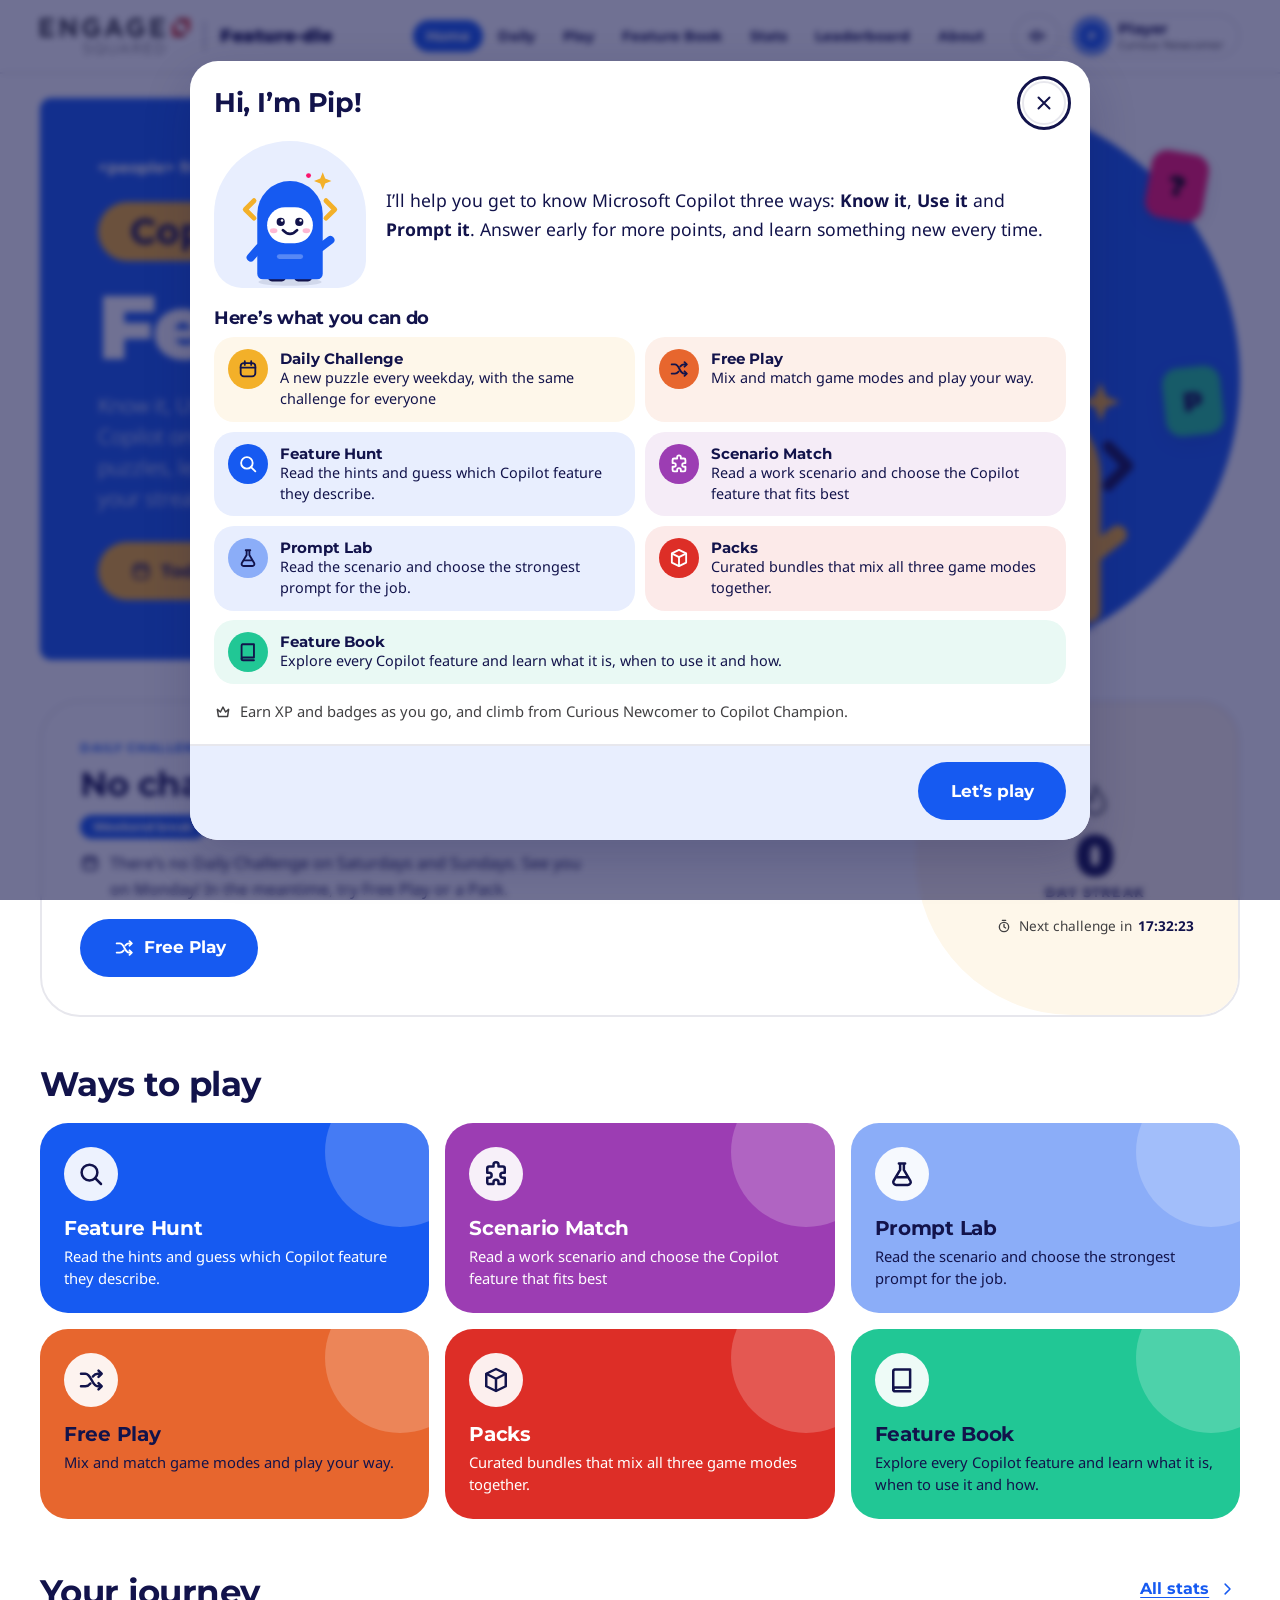
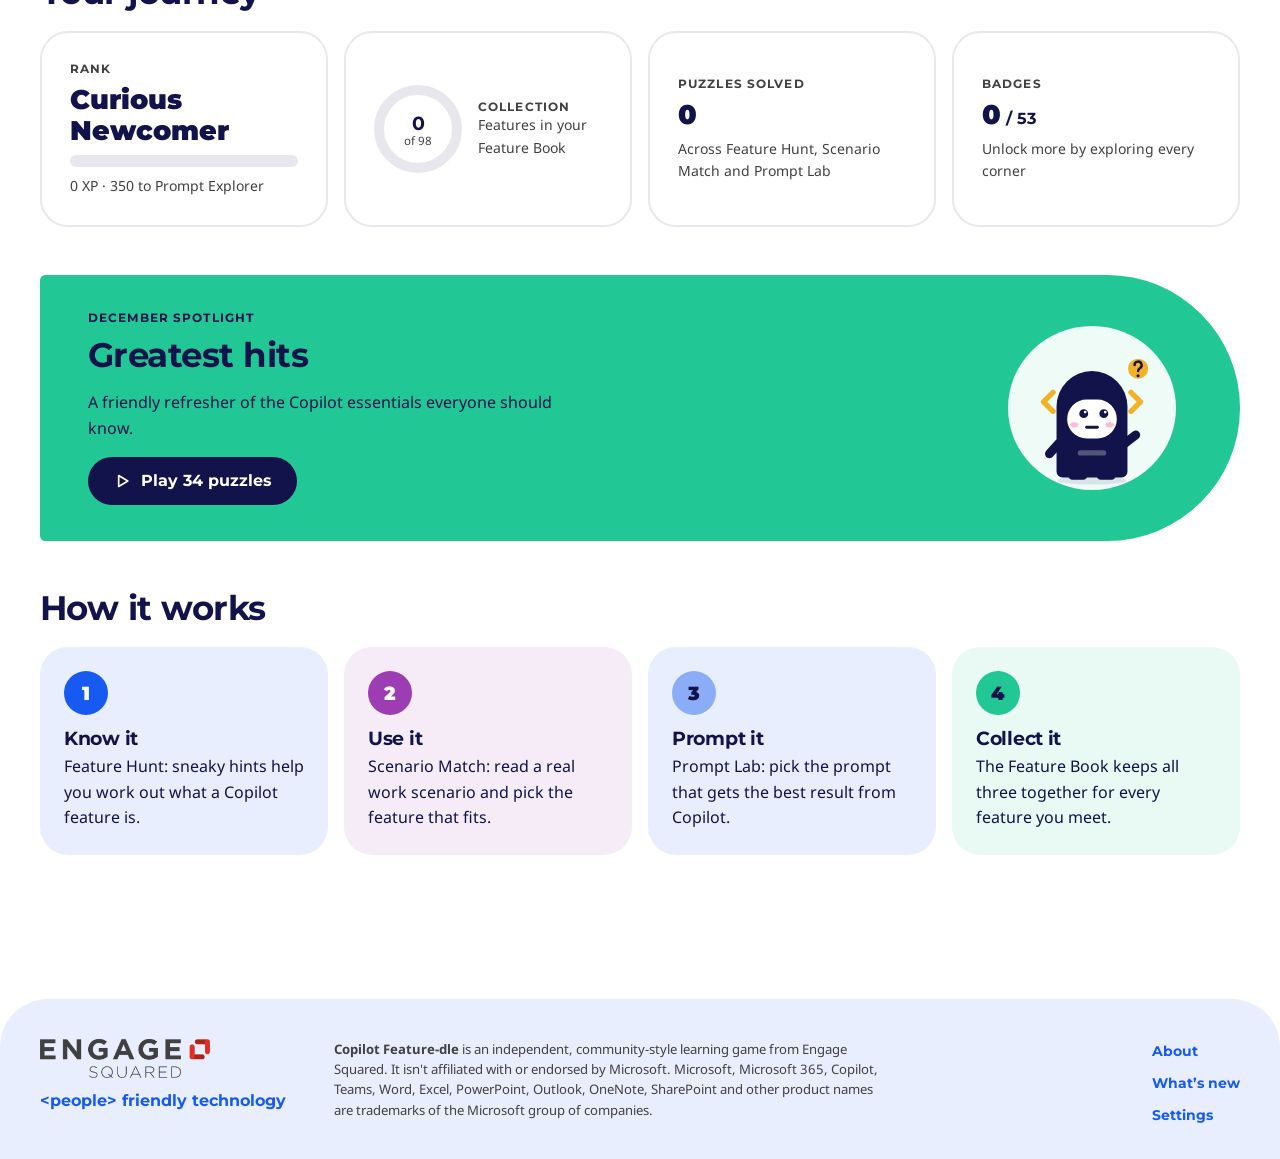
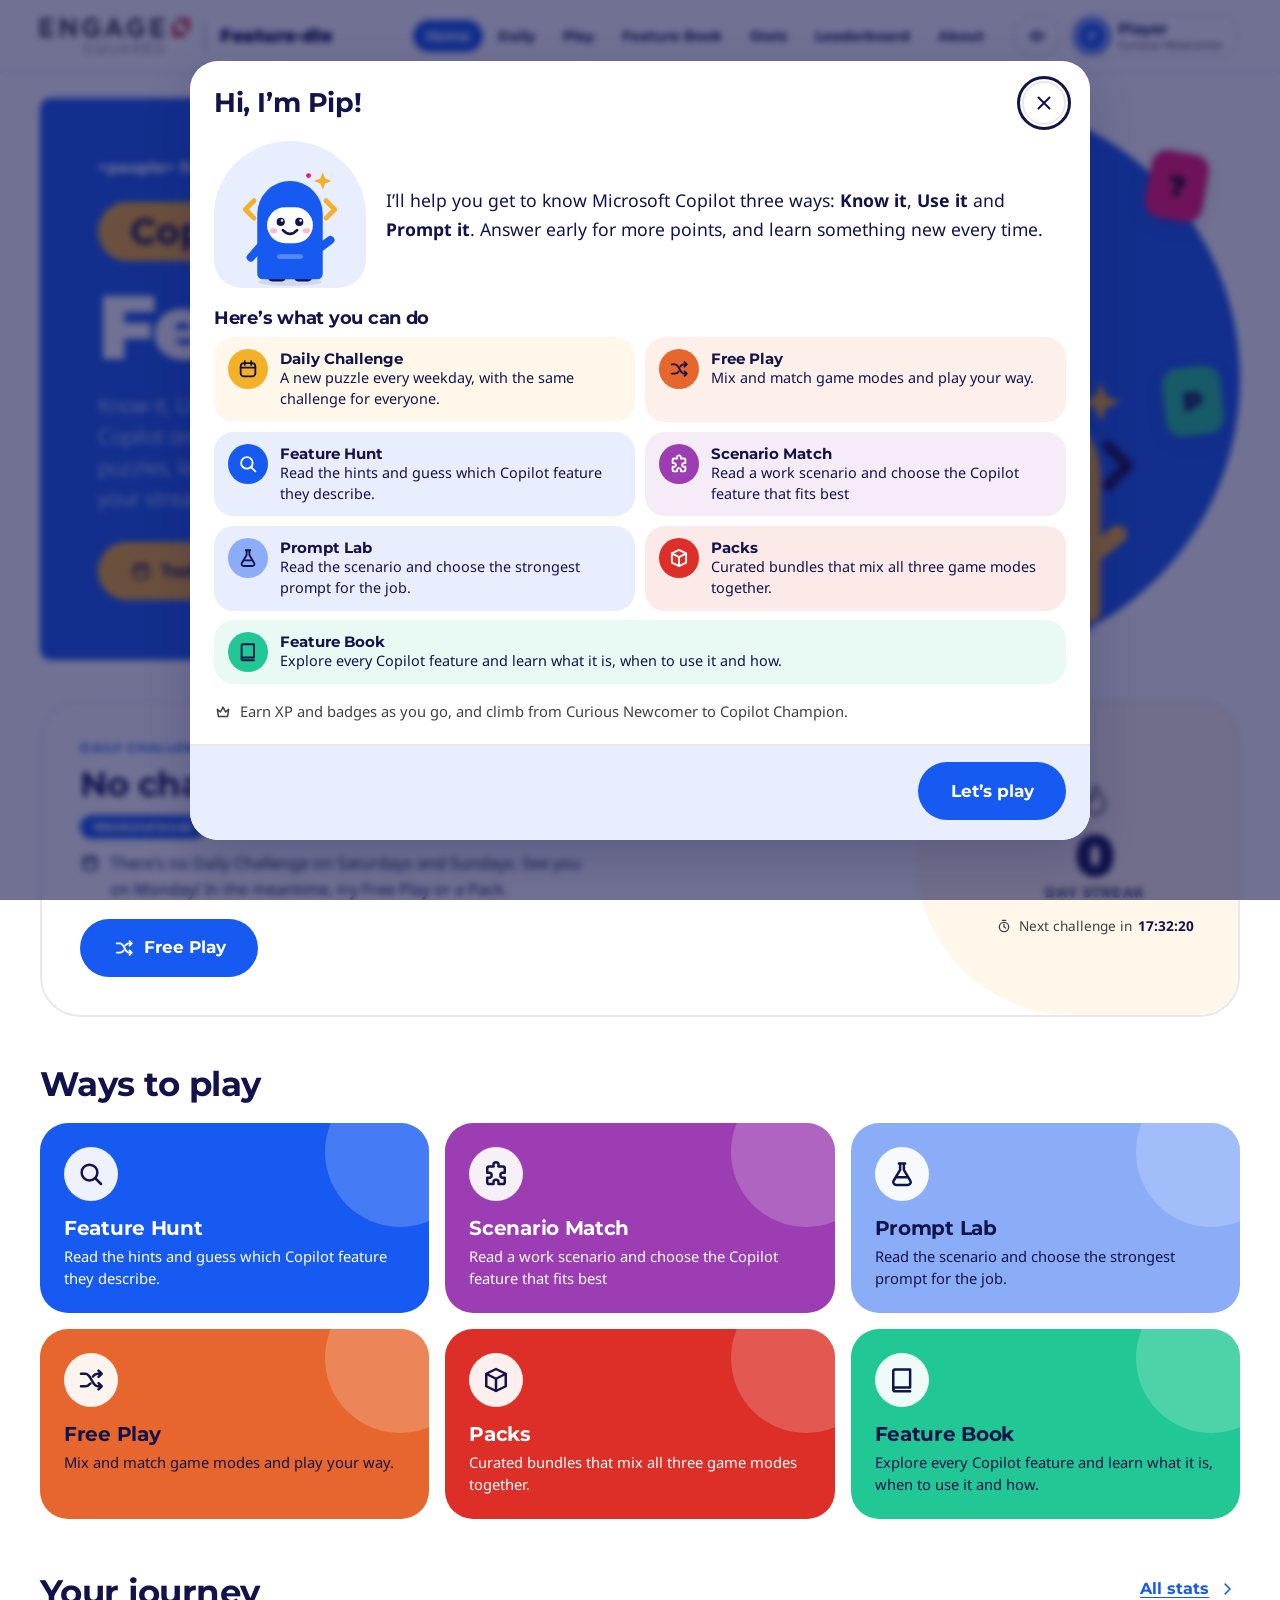
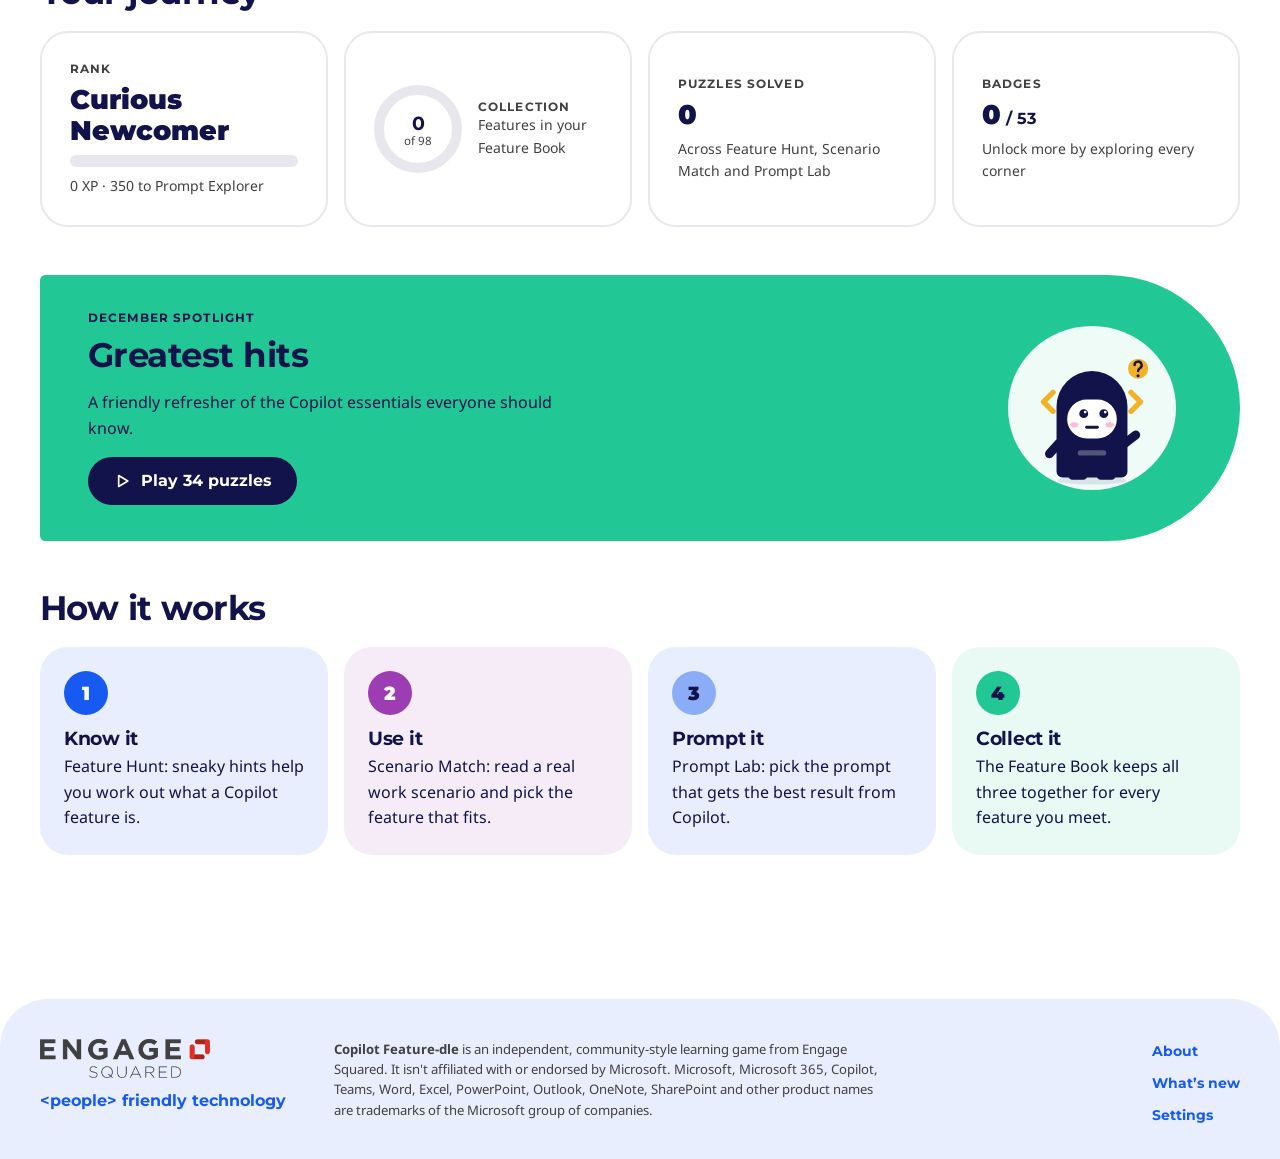
